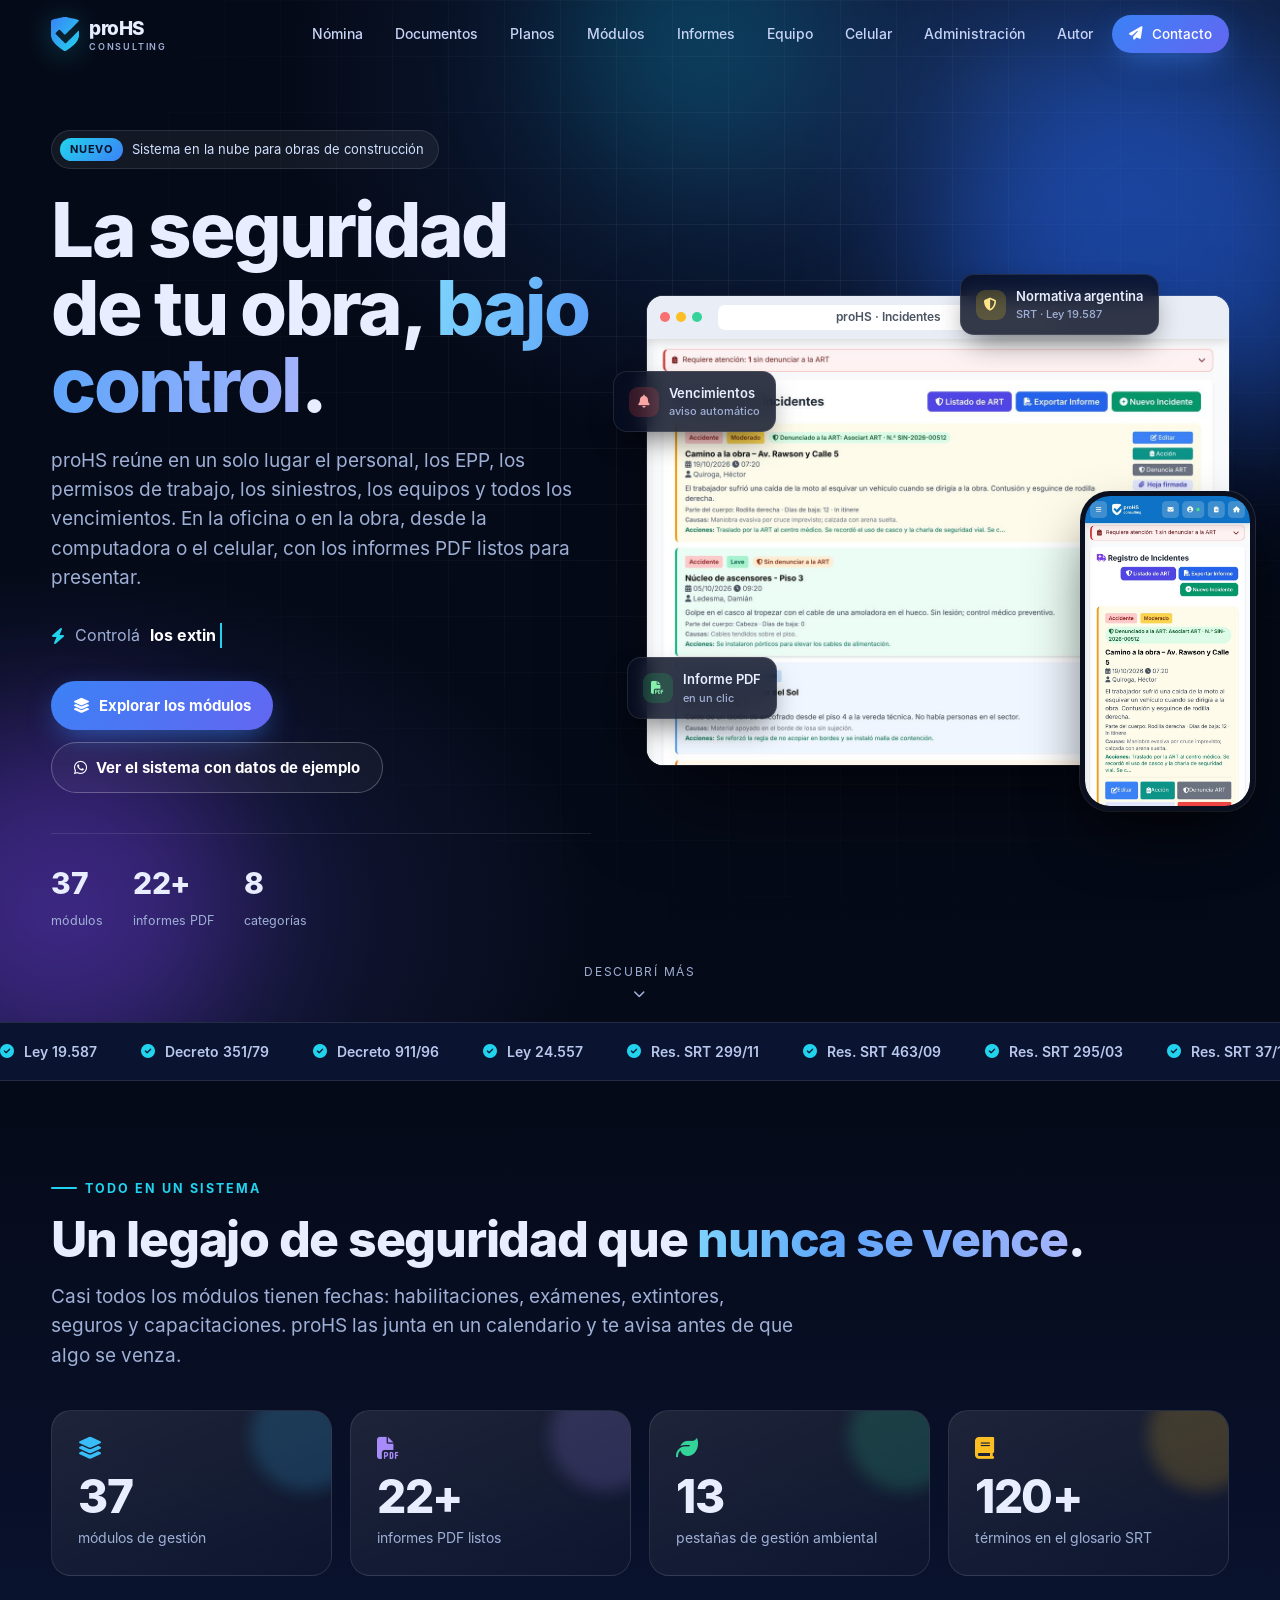
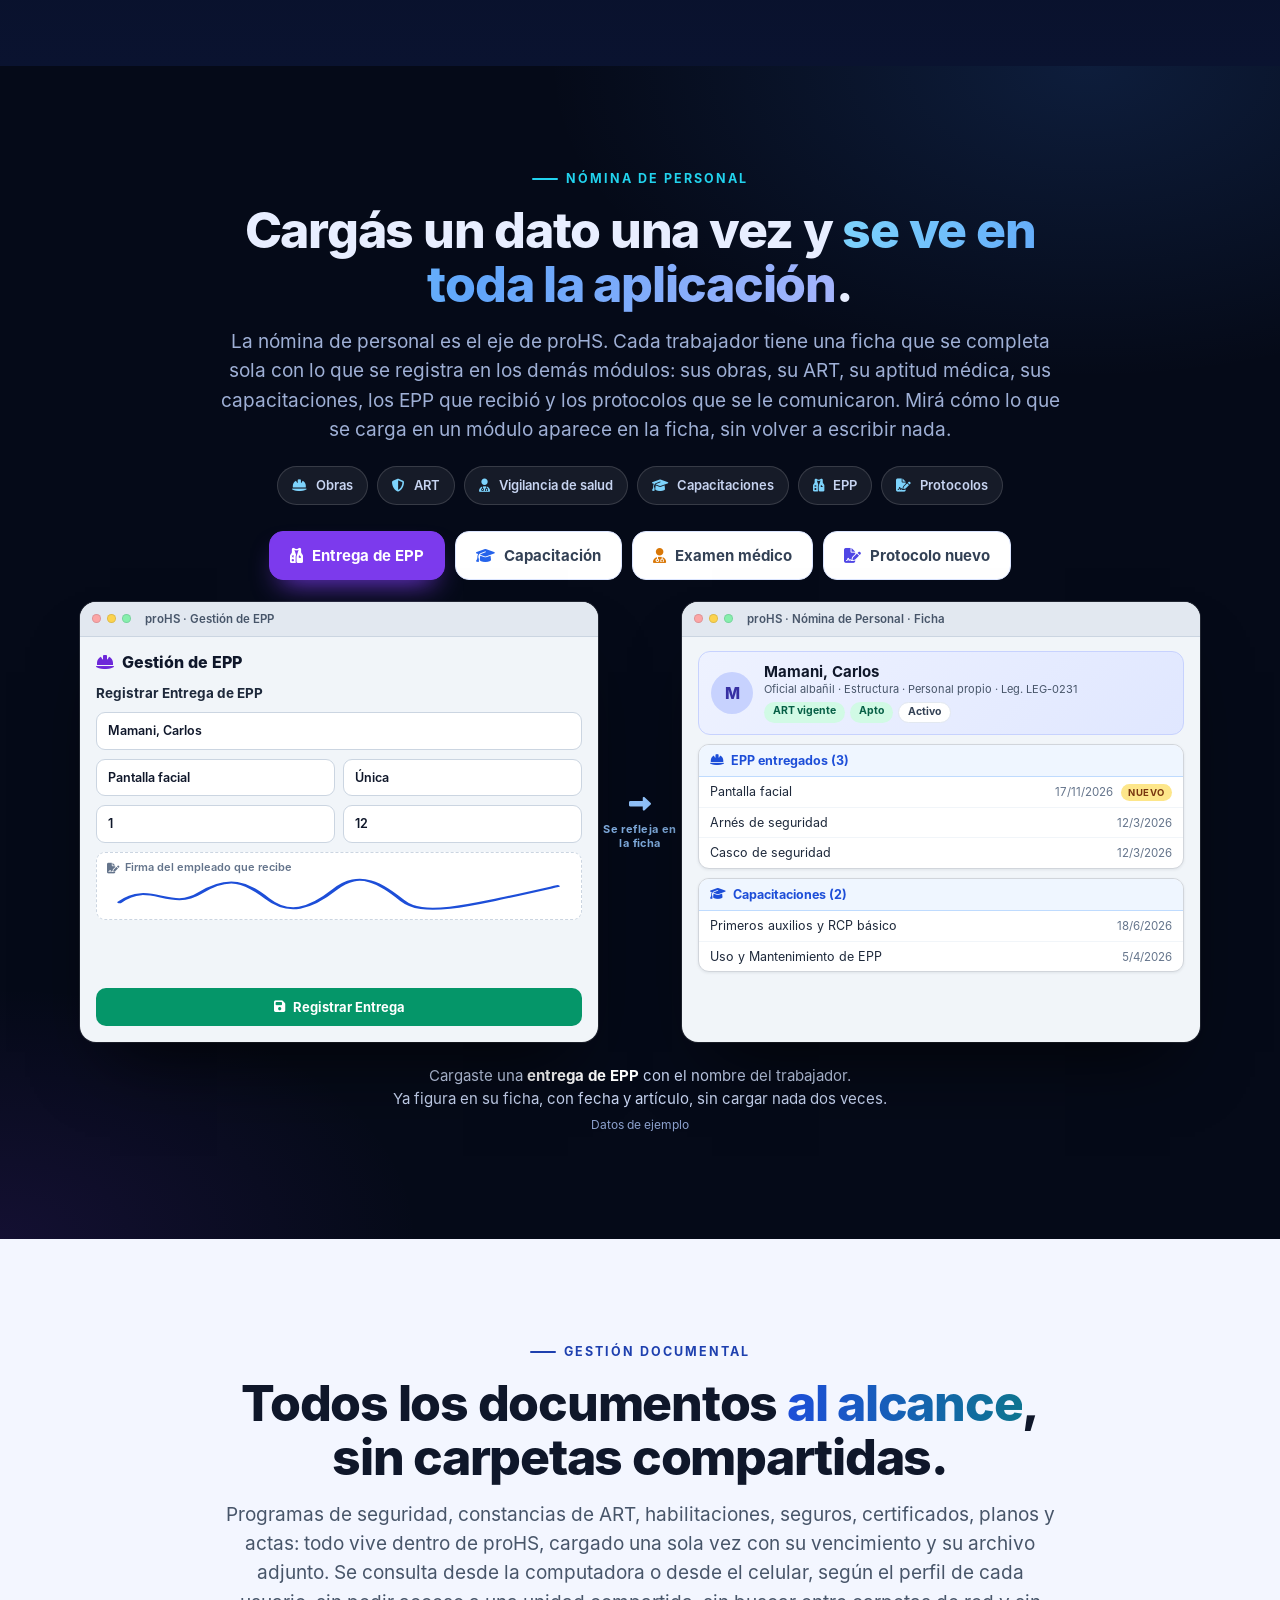
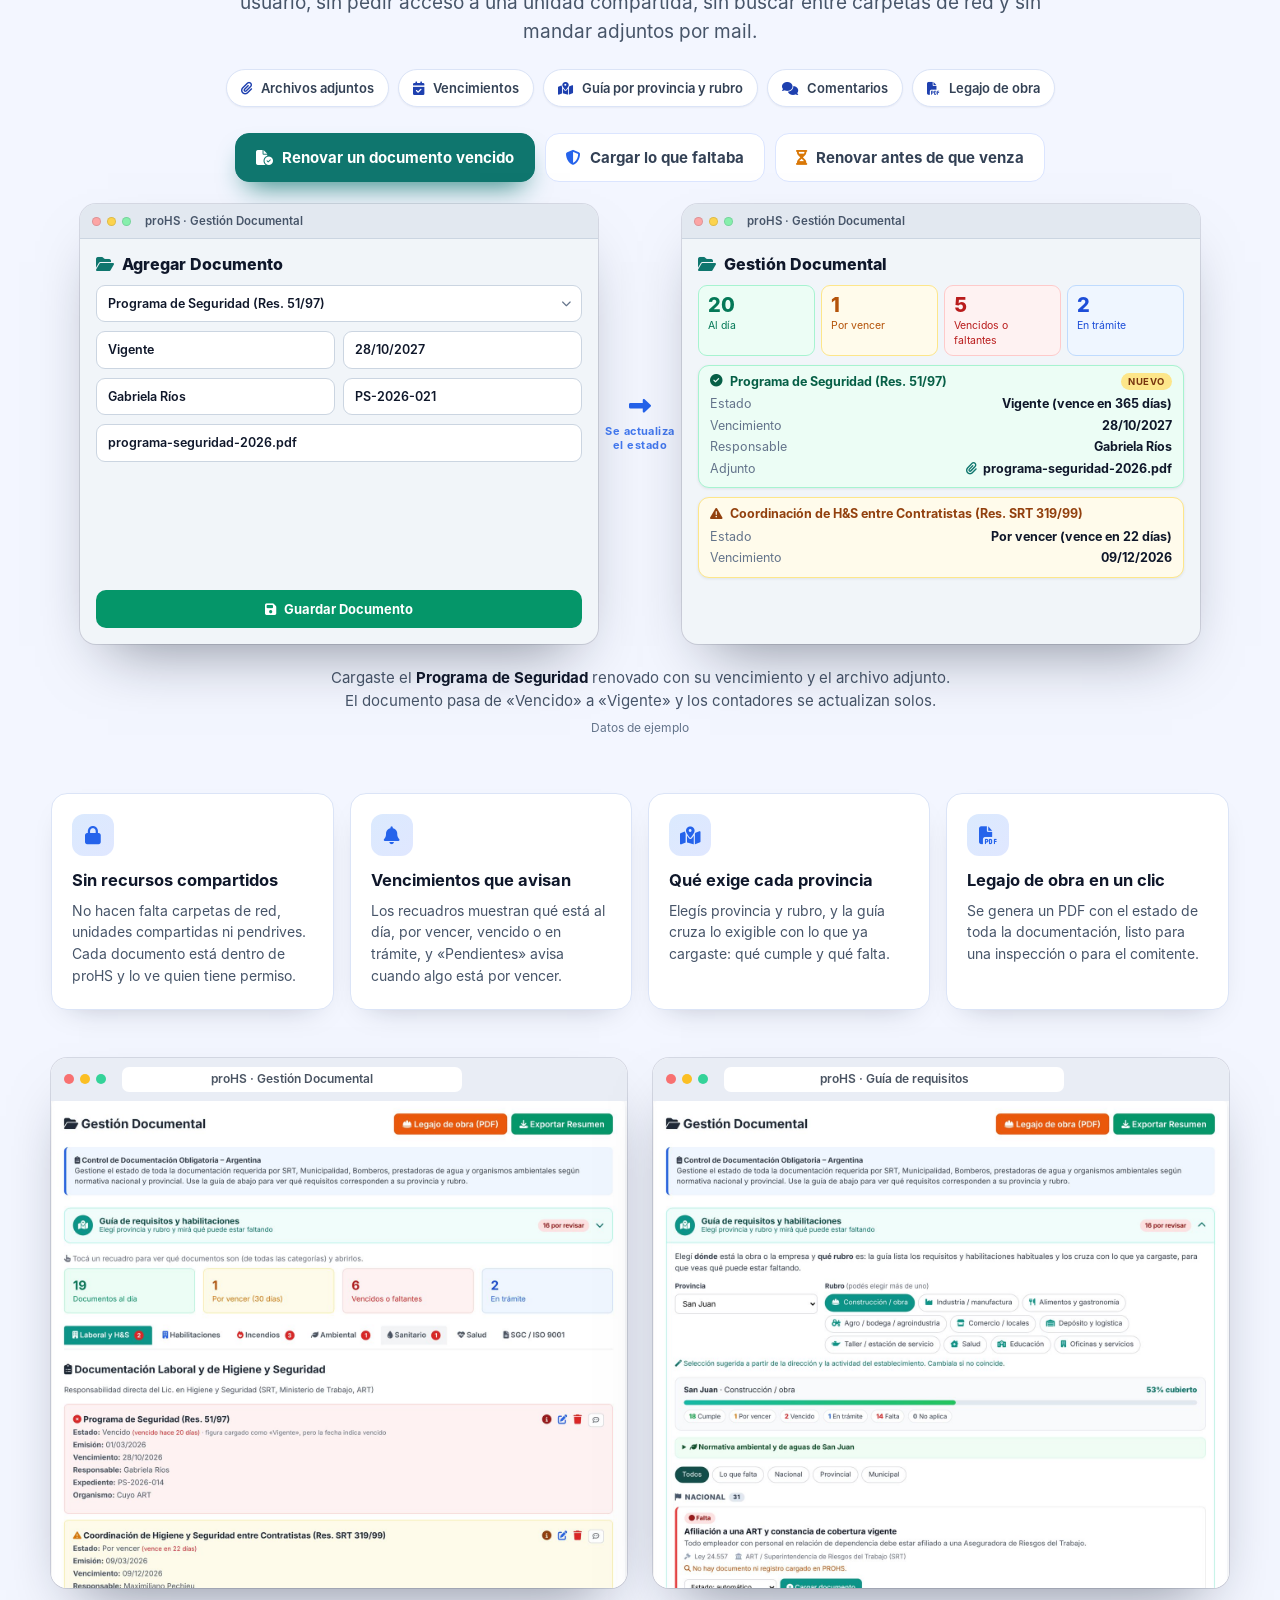
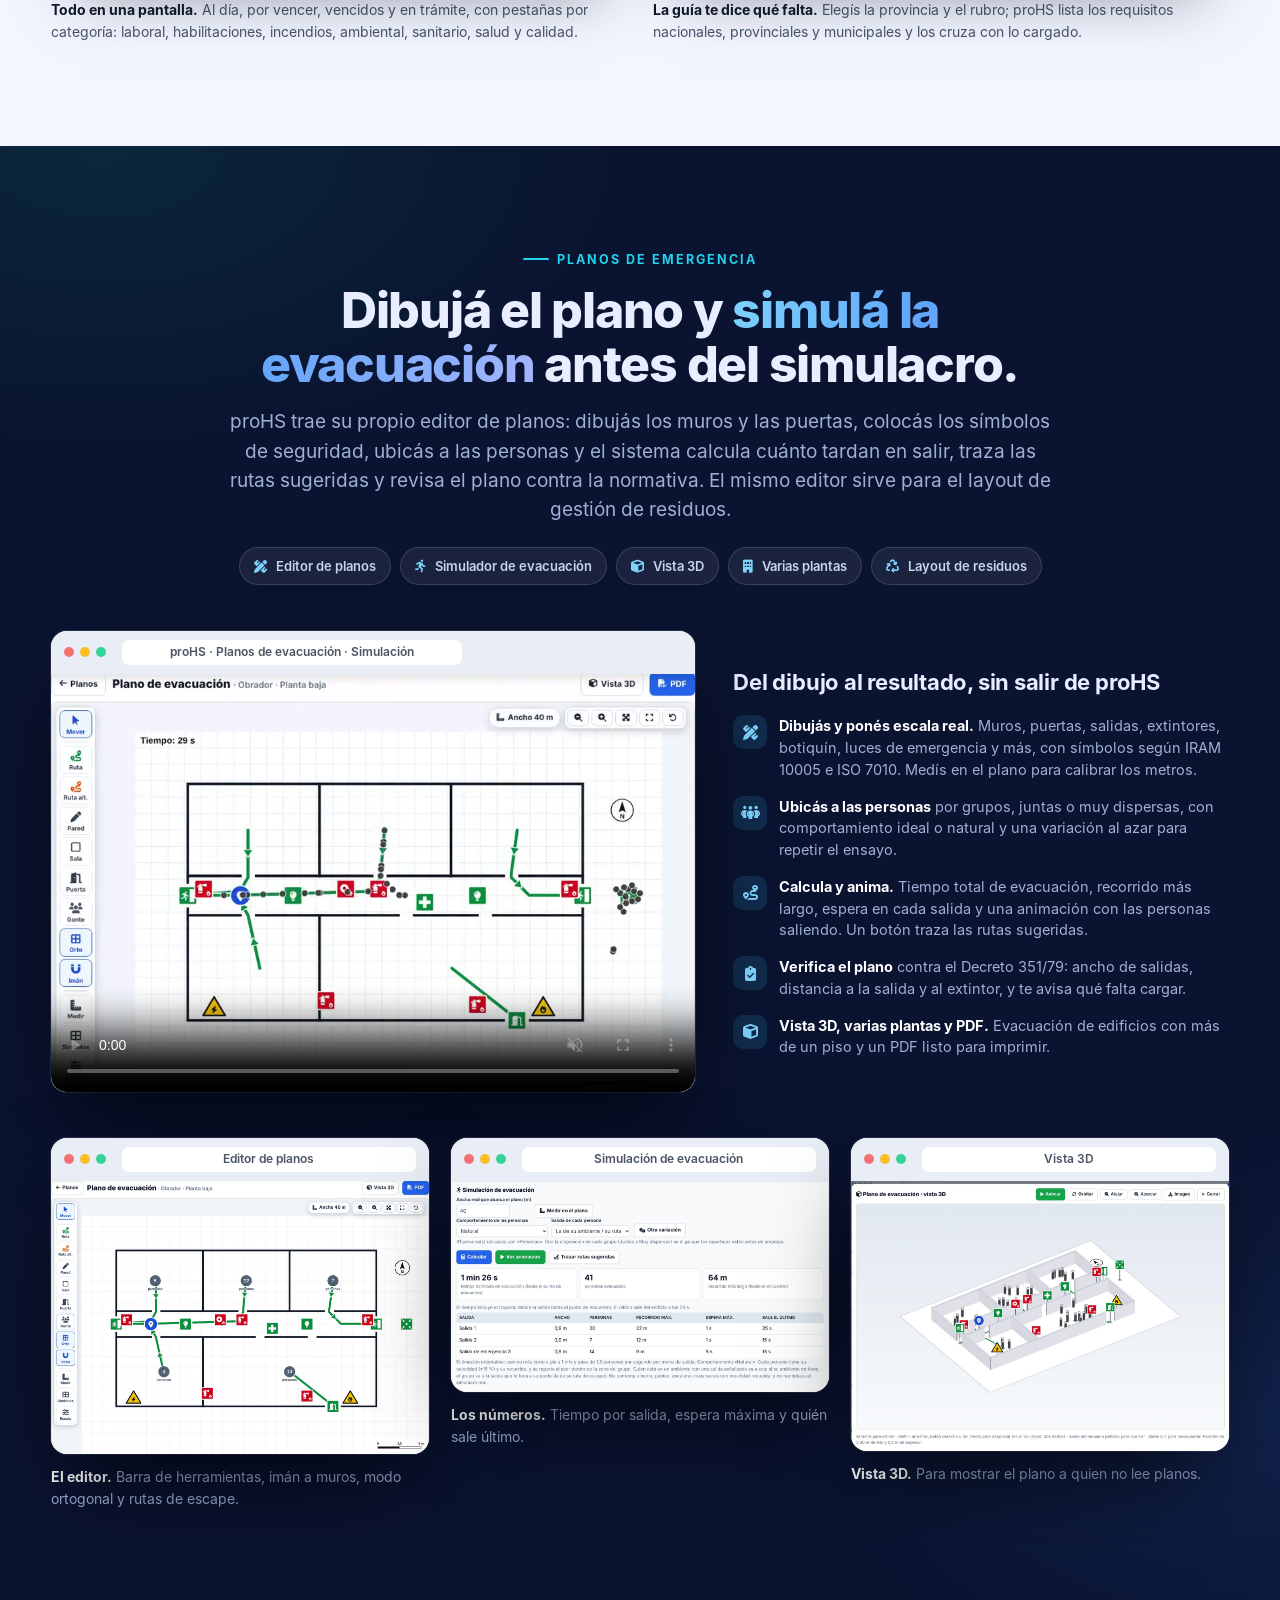
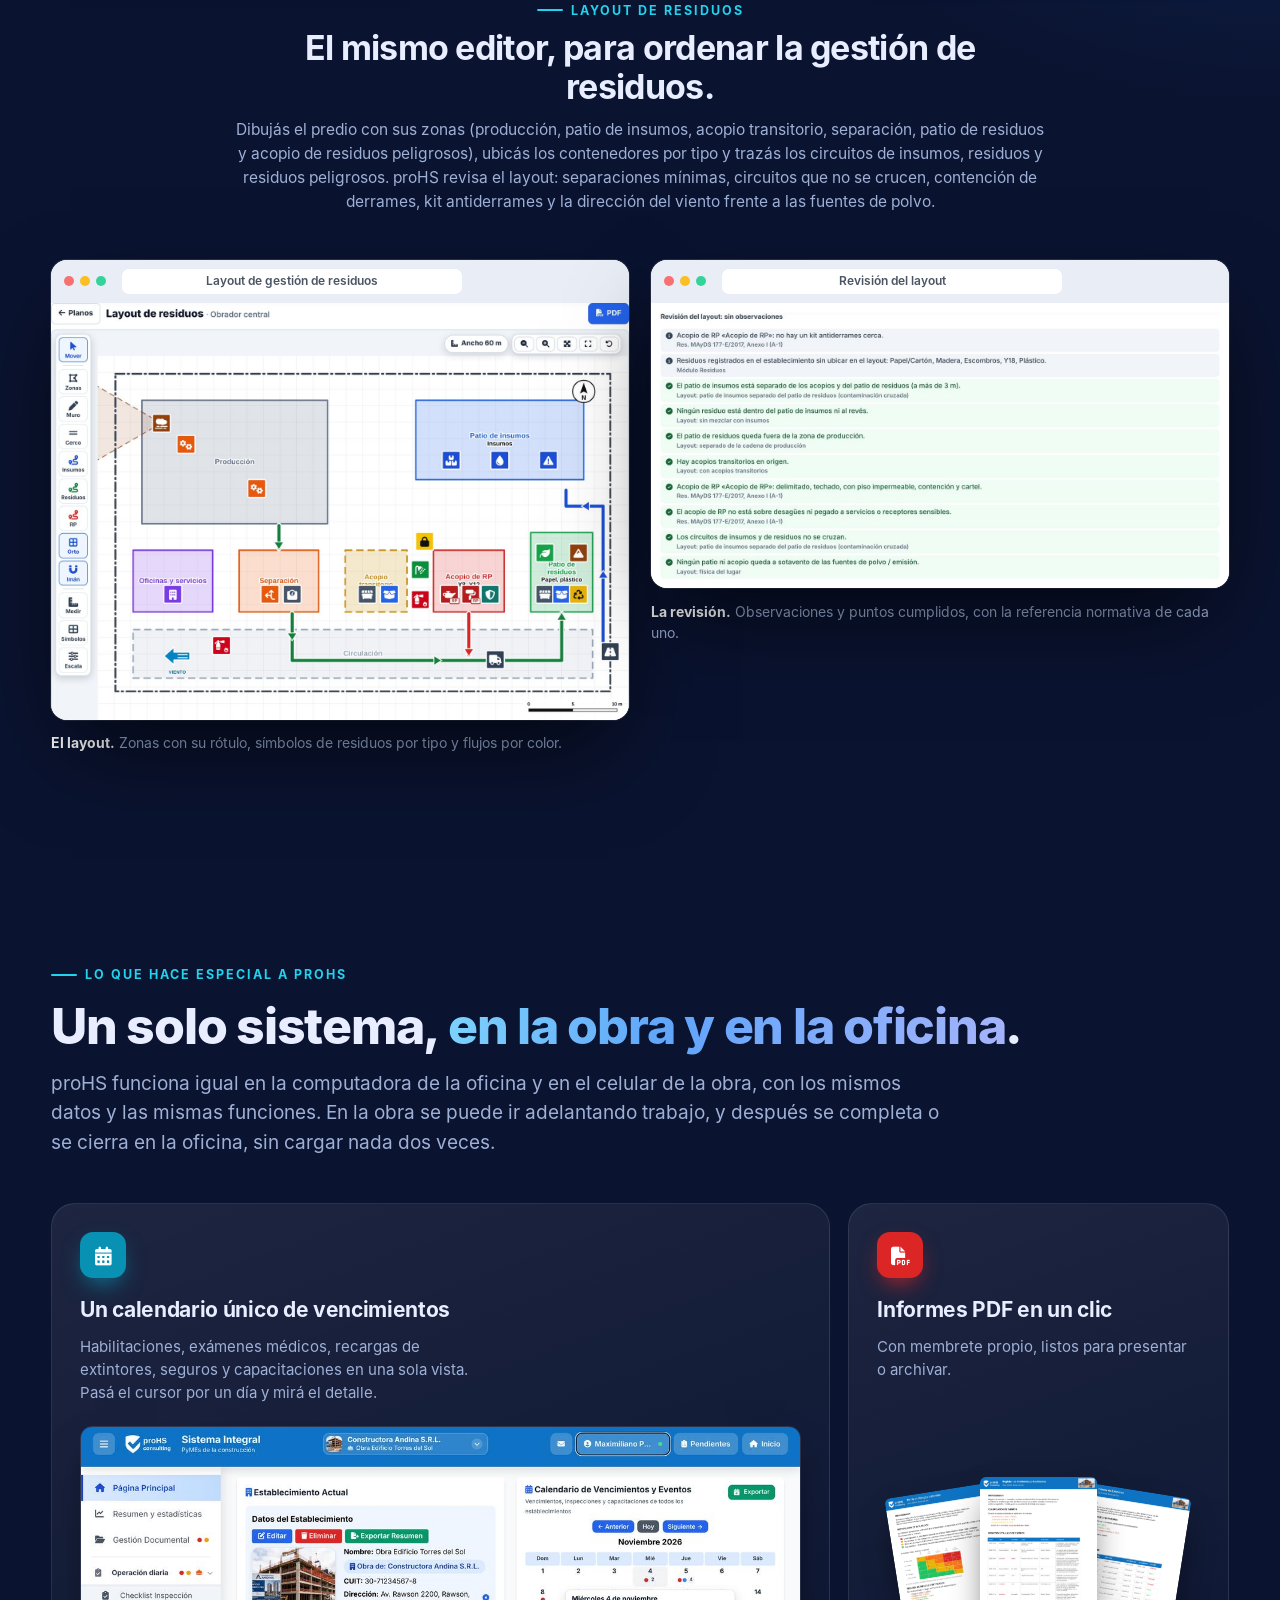
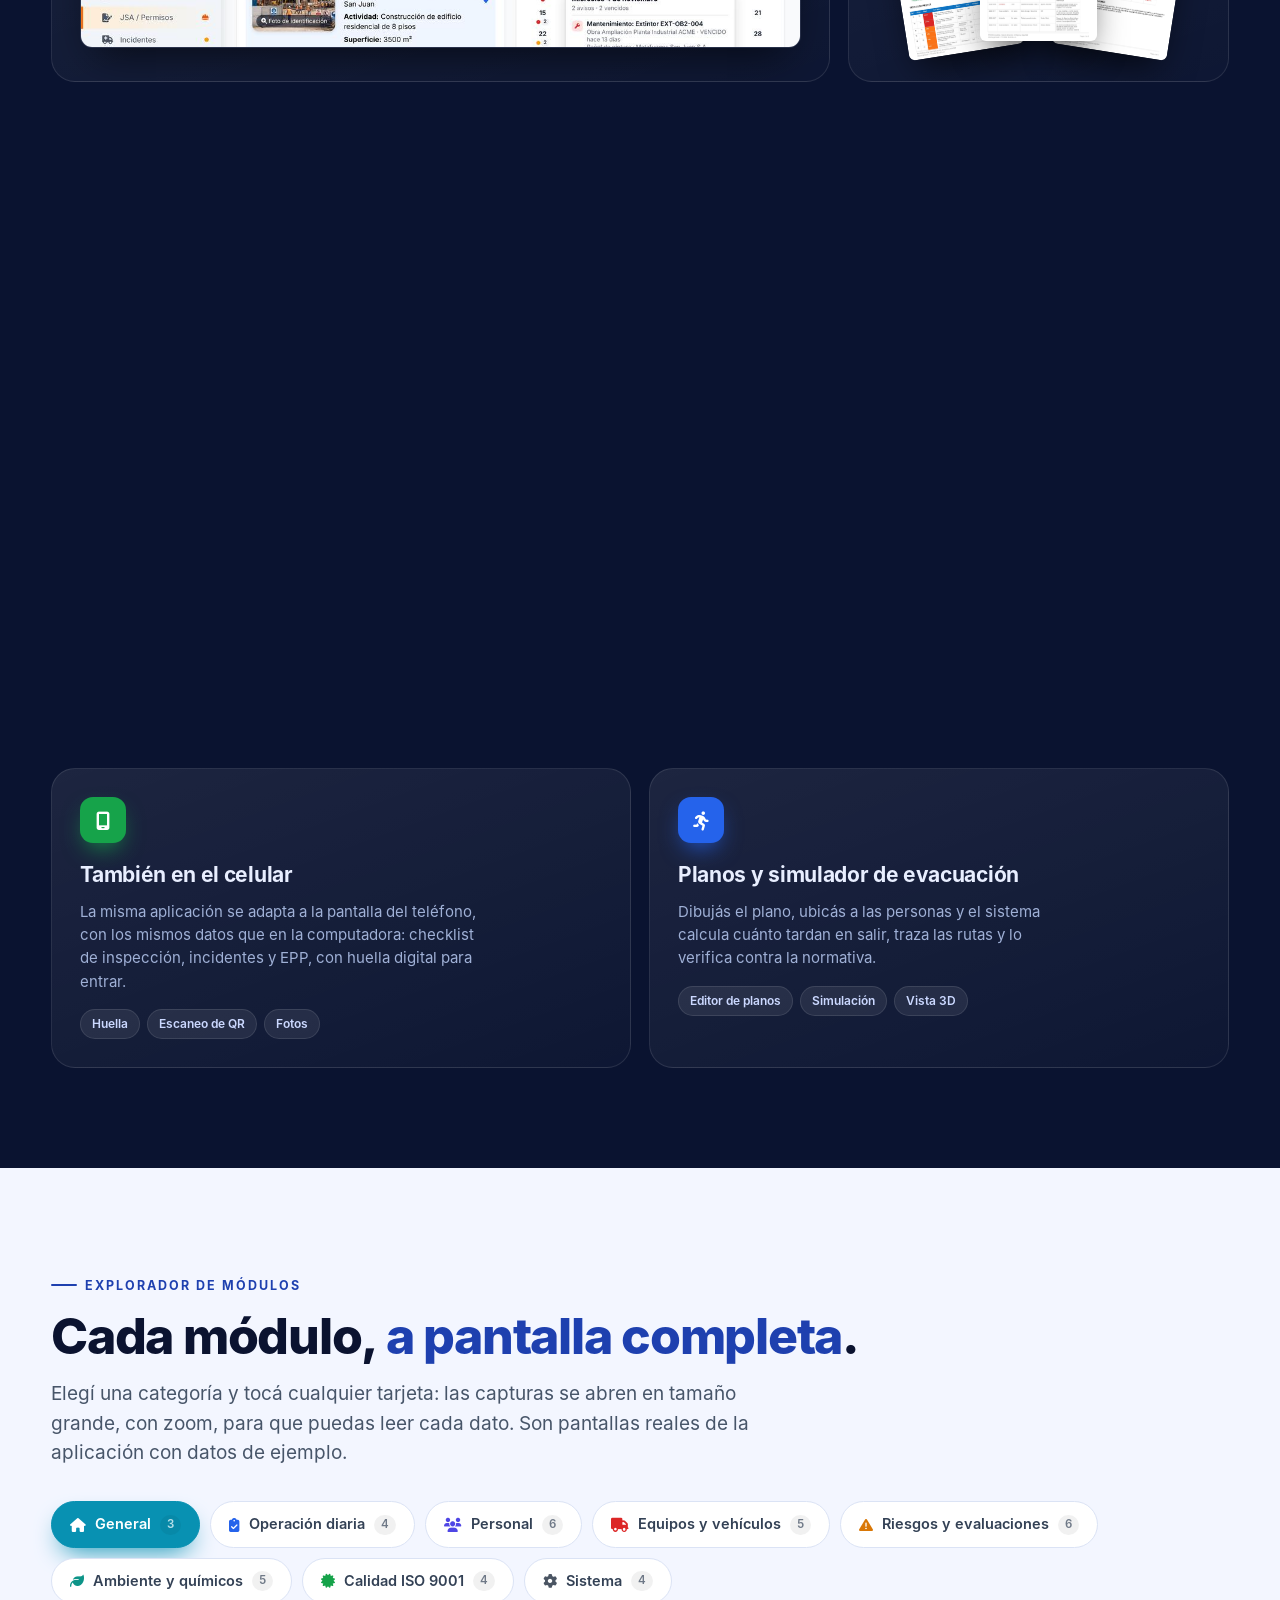
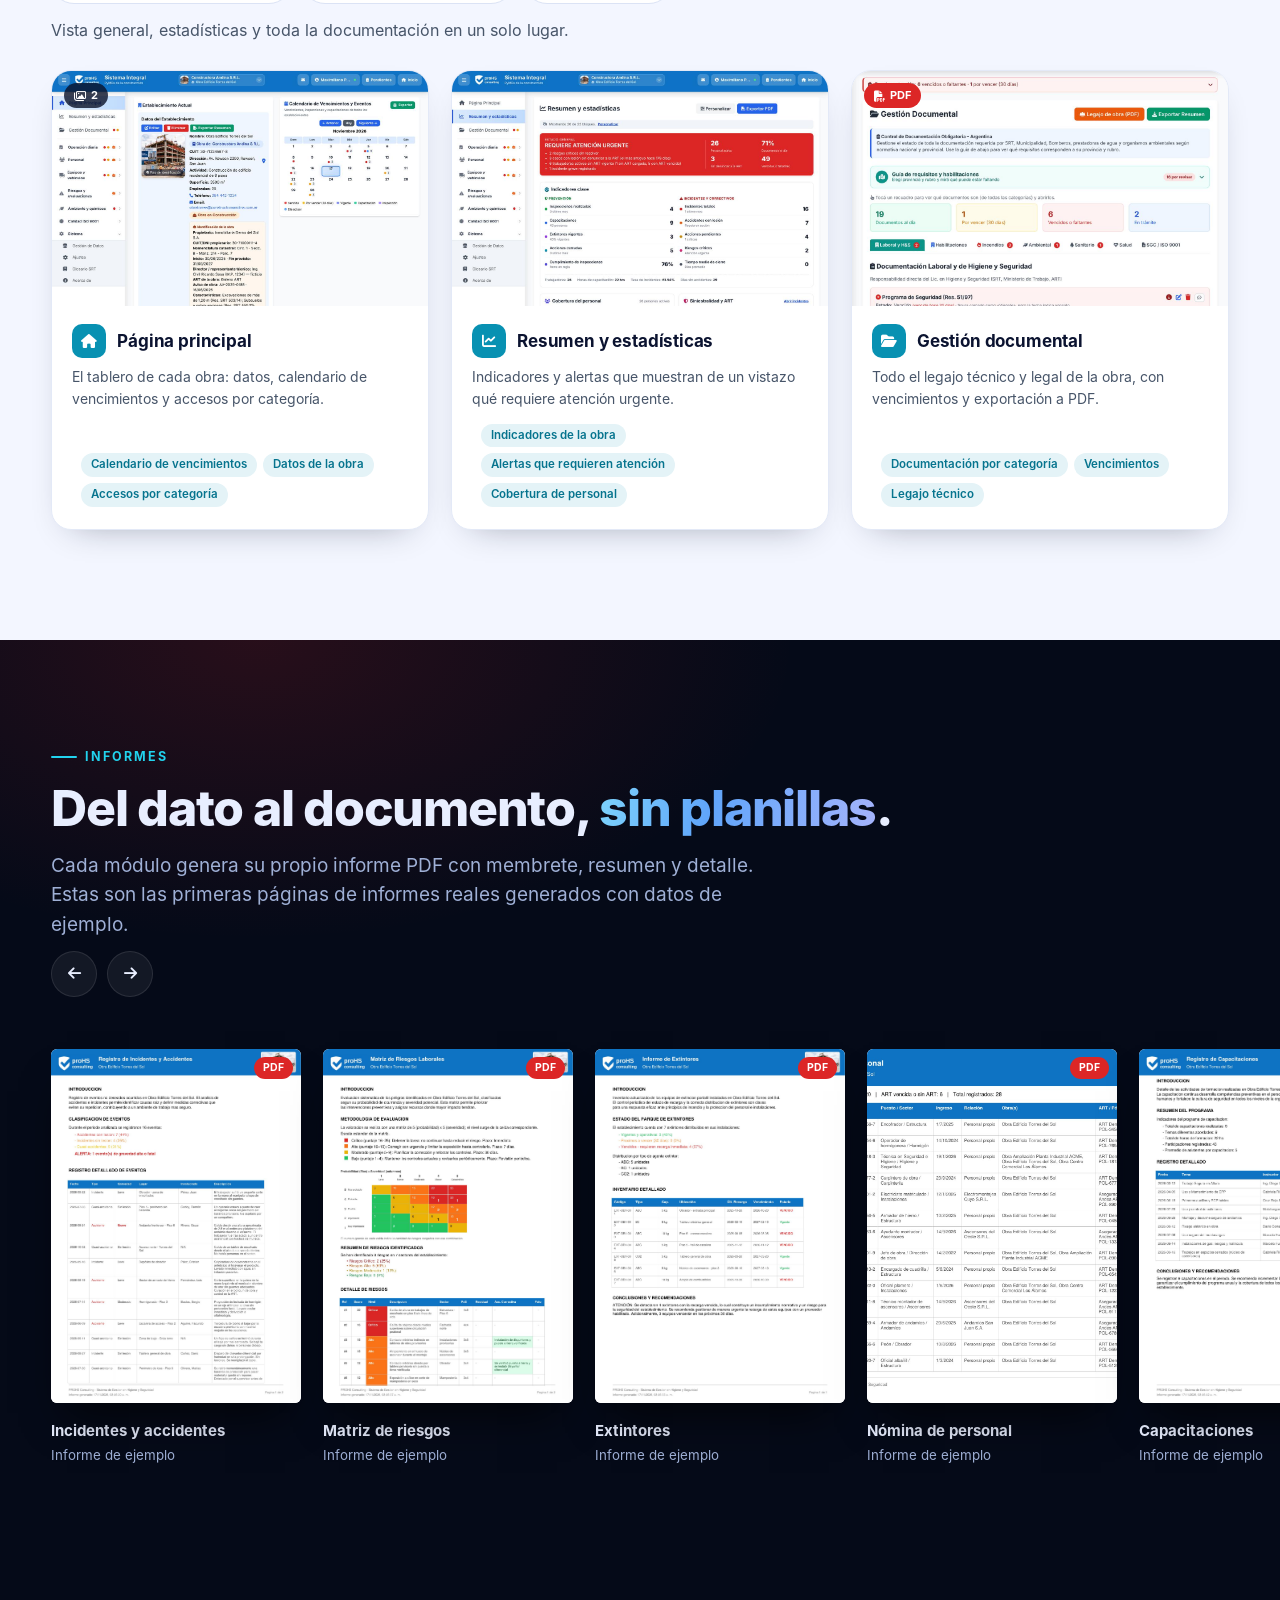
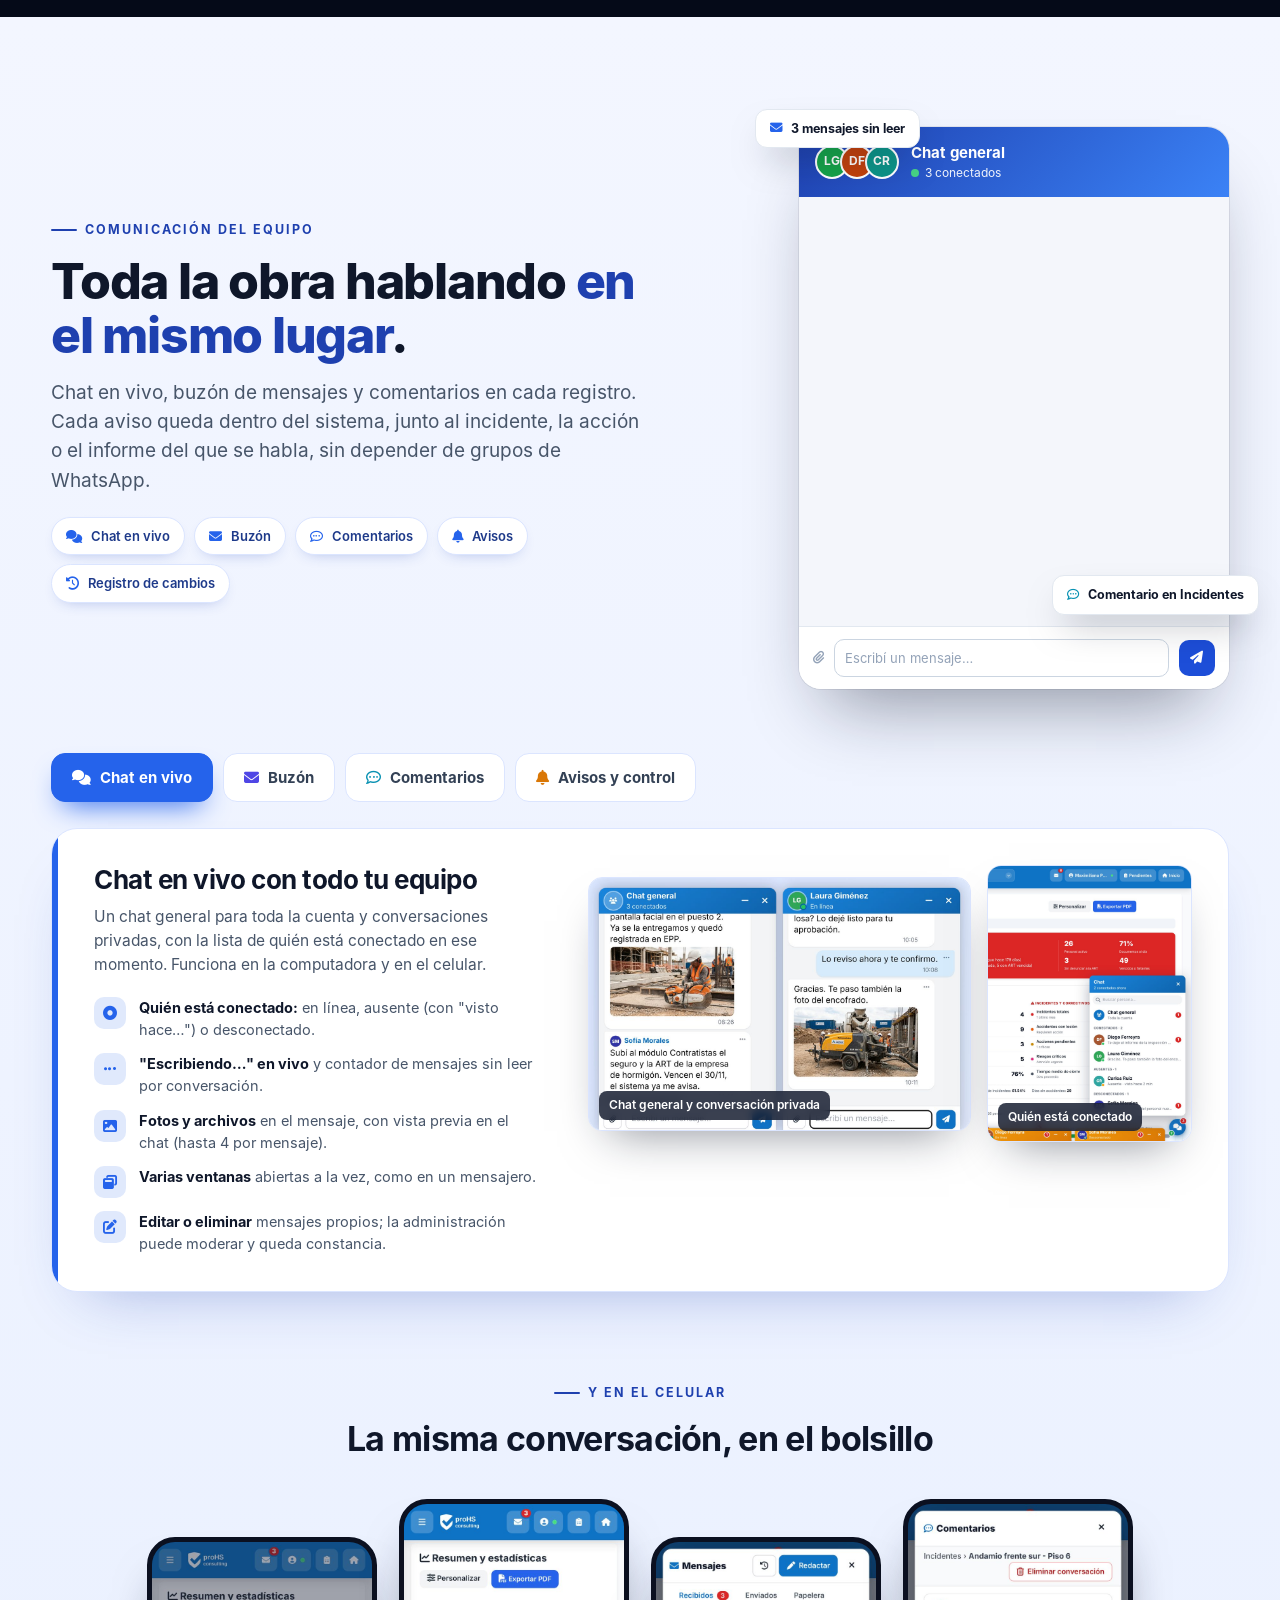
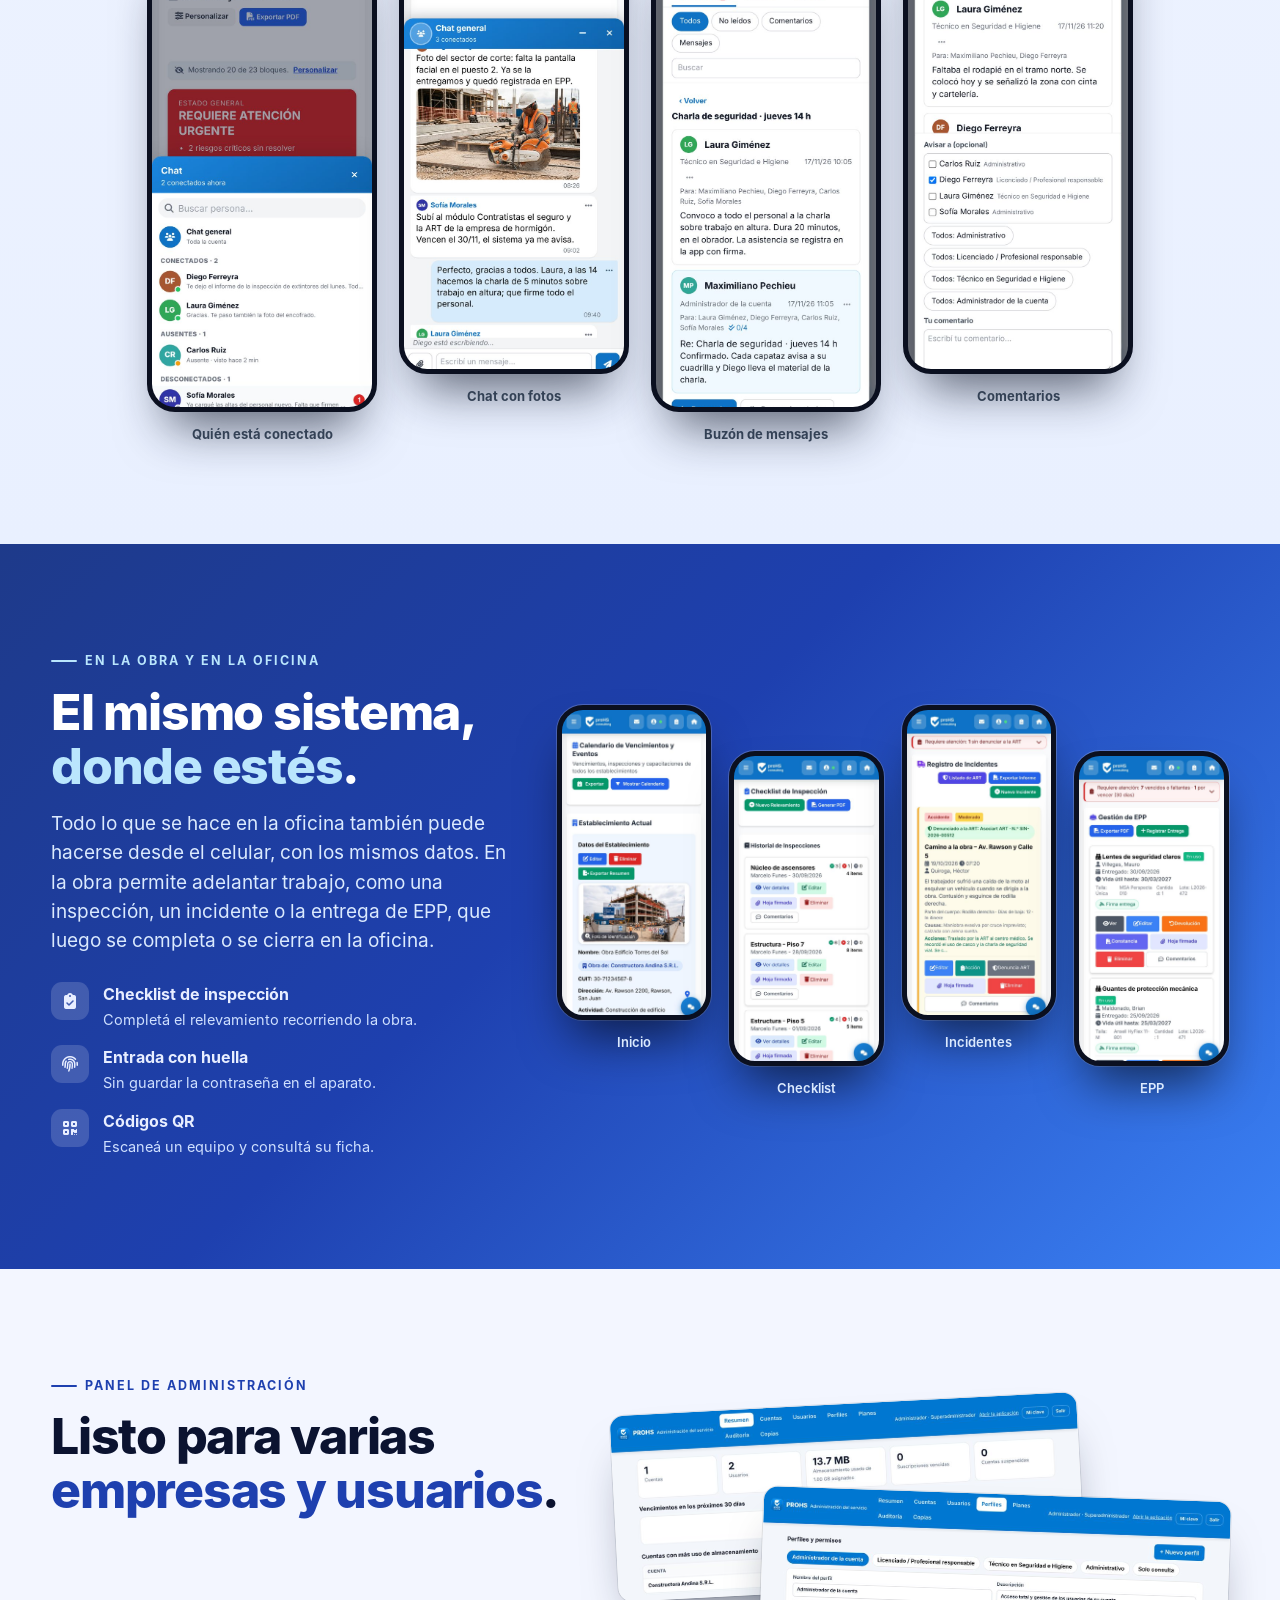
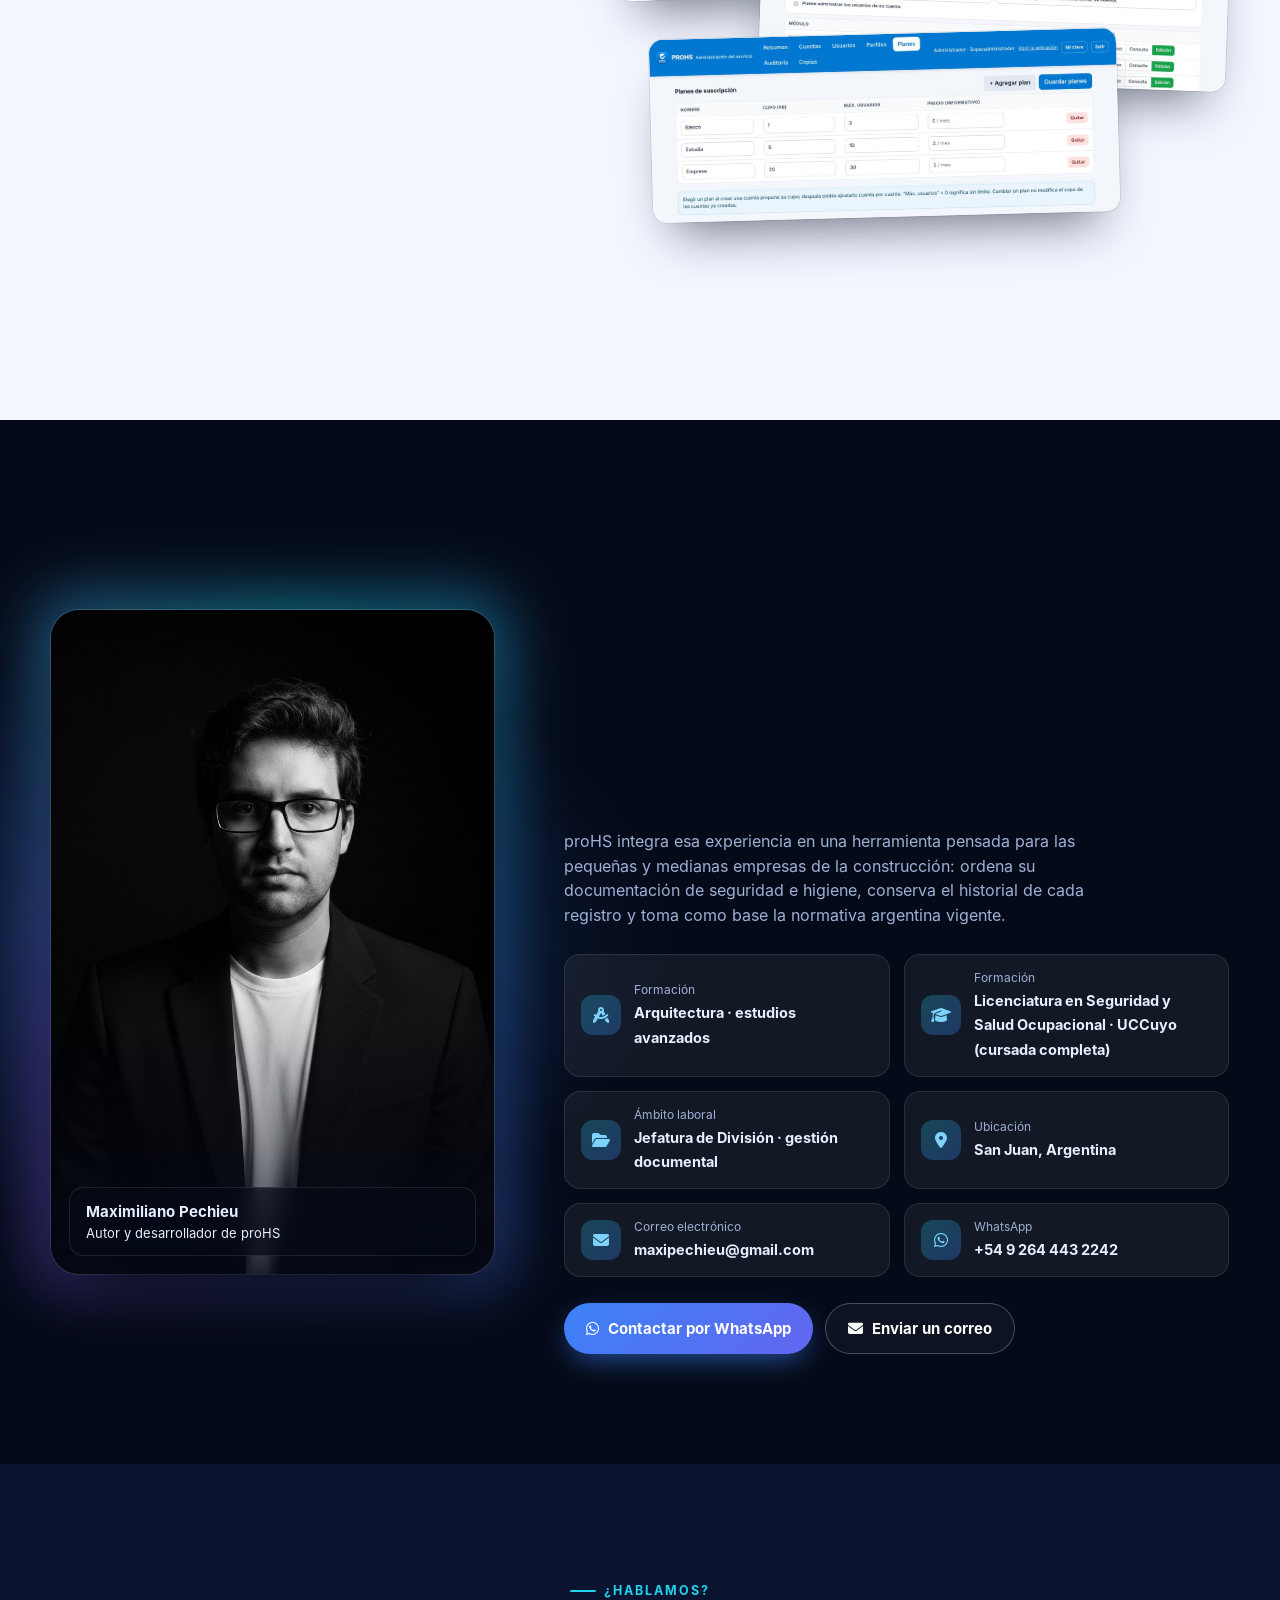
==== index.html @ fa87ed02 "Publicar sitio proHS" ====
<!DOCTYPE html>
<html lang="es">
<head>
<meta charset="utf-8">
<meta name="viewport" content="width=device-width,initial-scale=1">
<title>proHS · Seguridad e higiene en obras de construcción</title>
<meta name="description" content="proHS reúne en un solo sistema personal, EPP, permisos de trabajo, siniestros, equipos y vencimientos de tu empresa. 38 módulos, informes PDF y uso en la oficina y en la obra, desde la computadora o el celular.">
<meta name="theme-color" content="#050a18">
<meta property="og:type" content="website">
<meta property="og:title" content="proHS · Seguridad e higiene en obras de construcción">
<meta property="og:description" content="38 módulos, informes PDF listos y uso desde el celular. Para la obra y la oficina, pensado para PyMEs de la construcción de San Juan.">
<meta property="og:image" content="assets/img/og.jpg">
<meta name="twitter:card" content="summary_large_image">
<link rel="icon" type="image/svg+xml" href="assets/img/logo-mark.svg">
<link rel="alternate icon" type="image/png" href="assets/img/favicon-192.png">
<link rel="apple-touch-icon" href="assets/img/favicon-192.png">

<link rel="stylesheet" href="assets/css/fa.min.css">
<link rel="stylesheet" href="assets/css/site.css">
</head>
<body>
<div id="prog"></div>

<nav class="top" id="nav"><div class="wrap in">
  <a href="#top" class="logo"><img src="assets/img/logo-mark.svg" alt="" width="30" height="37"><div>proHS<small>consulting</small></div></a>
  <div class="links">
    <a href="#nomina">Nómina</a><a href="#documentos">Documentos</a><a href="#planos">Planos</a><a href="#modulos">Módulos</a><a href="#informes">Informes</a><a href="#equipo">Equipo</a><a href="#movil">Celular</a><a href="#admin">Administración</a><a href="#autor">Autor</a>
    <a href="#contacto" class="btn pri sm"><i class="fa-solid fa-paper-plane"></i> Contacto</a>
  </div>
</div></nav>

<!-- HERO -->
<header class="hero" id="top">
  <div class="grid-bg"></div><div class="blob a"></div><div class="blob b"></div><div class="blob c"></div>
  <div class="wrap">
    <div>
      <div class="pill rv"><b>NUEVO</b> Sistema en la nube para obras de construcción</div>
      <h1 class="rv" style="--d:.08s">La seguridad de tu obra, <span class="grad">bajo control</span>.</h1>
      <p class="lead rv" style="--d:.16s">proHS reúne en un solo lugar el personal, los EPP, los permisos de trabajo, los siniestros, los equipos y todos los vencimientos. En la oficina o en la obra, desde la computadora o el celular, con los informes PDF listos para presentar.</p>
      <div class="rot rv" style="--d:.22s"><i class="fa-solid fa-bolt"></i> Controlá <span id="rot"></span></div>
      <div class="cta rv" style="--d:.28s">
        <a class="btn pri" href="#modulos"><i class="fa-solid fa-layer-group"></i> Explorar los módulos</a>
        <a class="btn gho" href="#contacto"><i class="fa-brands fa-whatsapp"></i> Ver el sistema con datos de ejemplo</a>
      </div>
      <div class="hstats rv" style="--d:.34s">
        <div><b data-count="37">0</b><span>módulos</span></div>
        <div><b data-count="22" data-plus="+">0</b><span>informes PDF</span></div>
        <div><b data-count="8">0</b><span>categorías</span></div>
      </div>
    </div>
    <div class="stage rv r" style="--d:.2s" id="stage3d">
      <div class="browser" id="tilt">
        <div class="bar"><i></i><i></i><i></i><span id="hwin">proHS · Página principal</span></div>
        <div class="slides" id="hslides" data-zoom data-group="hero">
          <img class="on" src="assets/img/thumb/obra-home.jpg" data-full="assets/img/full/obra-home.jpg" data-title="Página principal" data-win="Página principal" alt="Página principal de una obra">
          <img src="assets/img/thumb/obra-incidents.jpg" data-full="assets/img/full/obra-incidents.jpg" data-title="Incidentes" data-win="Incidentes" alt="Registro de incidentes" loading="lazy">
          <img src="assets/img/thumb/obra-riskmatrix.jpg" data-full="assets/img/full/obra-riskmatrix.jpg" data-title="Matriz de riesgos" data-win="Matriz de riesgos" alt="Matriz de riesgos" loading="lazy">
          <img src="assets/img/thumb/obra-dashboard.jpg" data-full="assets/img/full/obra-dashboard.jpg" data-title="Resumen y estadísticas" data-win="Resumen y estadísticas" alt="Resumen y estadísticas" loading="lazy">
        </div>
      </div>
      <div class="hphone"><img src="assets/img/thumb/mobile-incidents.jpg" alt="Registro de incidentes en el celular"></div>
      <div class="chipf c1"><i class="fa-solid fa-bell"></i><div>Vencimientos<small>aviso automático</small></div></div>
      <div class="chipf c2"><i class="fa-solid fa-file-pdf"></i><div>Informe PDF<small>en un clic</small></div></div>
      <div class="chipf c3"><i class="fa-solid fa-shield-halved"></i><div>Normativa argentina<small>SRT · Ley 19.587</small></div></div>
    </div>
  </div>
  <div class="scrollhint">Descubrí más <i class="fa-solid fa-chevron-down"></i></div>
</header>

<!-- MARQUEE -->
<div class="marq"><div class="track" id="marq"></div></div>

<!-- STATS -->
<section class="stats"><div class="wrap">
  <span class="eyebrow rv">Todo en un sistema</span>
  <h2 class="title rv" style="--d:.06s">Un legajo de seguridad que <span class="grad">nunca se vence</span>.</h2>
  <p class="lead rv" style="--d:.12s">Casi todos los módulos tienen fechas: habilitaciones, exámenes, extintores, seguros y capacitaciones. proHS las junta en un calendario y te avisa antes de que algo se venza.</p>
  <div class="sgrid">
    <div class="sbox rv z" style="--c:#38bdf8"><i class="fa-solid fa-layer-group"></i><b data-count="37">0</b><span>módulos de gestión</span></div>
    <div class="sbox rv z" style="--c:#a78bfa;--d:.08s"><i class="fa-solid fa-file-pdf"></i><b data-count="22" data-plus="+">0</b><span>informes PDF listos</span></div>
    <div class="sbox rv z" style="--c:#34d399;--d:.16s"><i class="fa-solid fa-leaf"></i><b data-count="13">0</b><span>pestañas de gestión ambiental</span></div>
    <div class="sbox rv z" style="--c:#fbbf24;--d:.24s"><i class="fa-solid fa-book"></i><b data-count="120" data-plus="+">0</b><span>términos en el glosario SRT</span></div>
  </div>
</div></section>
<!-- NÓMINA: lo que se carga en un módulo se refleja en la ficha -->
<section class="nomina" id="nomina"><div class="wrap">
  <div class="nmh">
    <span class="eyebrow rv">Nómina de personal</span>
    <h2 class="title rv" style="--d:.06s">Cargás un dato una vez y <span class="grad">se ve en toda la aplicación</span>.</h2>
    <p class="lead rv" style="--d:.12s">La nómina de personal es el eje de proHS. Cada trabajador tiene una ficha que se completa sola con lo que se registra en los demás módulos: sus obras, su ART, su aptitud médica, sus capacitaciones, los EPP que recibió y los protocolos que se le comunicaron. Mirá cómo lo que se carga en un módulo aparece en la ficha, sin volver a escribir nada.</p>
    <div class="tpills rv" style="--d:.18s"><span><i class="fa-solid fa-helmet-safety"></i> Obras</span><span><i class="fa-solid fa-shield-halved"></i> ART</span><span><i class="fa-solid fa-user-doctor"></i> Vigilancia de salud</span><span><i class="fa-solid fa-graduation-cap"></i> Capacitaciones</span><span><i class="fa-solid fa-vest-patches"></i> EPP</span><span><i class="fa-solid fa-file-signature"></i> Protocolos</span></div>
  </div>
  <div class="ttabs nmt rv" id="nmt" role="tablist" aria-label="Elegir ejemplo" style="--d:.2s">
    <button class="on" data-s="0" style="--c:#7c3aed" role="tab"><i class="fa-solid fa-vest-patches"></i> Entrega de EPP</button>
    <button data-s="1" style="--c:#2563eb" role="tab"><i class="fa-solid fa-graduation-cap"></i> Capacitación</button>
    <button data-s="2" style="--c:#d97706" role="tab"><i class="fa-solid fa-user-doctor"></i> Examen médico</button>
    <button data-s="3" style="--c:#4f46e5" role="tab"><i class="fa-solid fa-file-signature"></i> Protocolo nuevo</button>
  </div>
  <div class="nmst rv" style="--d:.25s" id="nmst" aria-label="Ejemplo animado: un dato cargado en un módulo aparece en la ficha del trabajador">
    <div class="win wl" id="wl">
      <!-- 0 · EPP -->
      <div class="lp on" data-s="0">
        <div class="wb"><i></i><i></i><i></i><span>proHS · Gestión de EPP</span></div>
        <div class="wbd">
          <div class="mh"><i class="fa-solid fa-helmet-safety" style="color:#6d28d9"></i> Gestión de EPP</div>
          <div class="ft">Registrar Entrega de EPP</div>
          <div class="fld" data-step data-t="Mamani, Carlos"><span class="phd">Empleado (elegí de la nómina) *</span><span class="tx"></span></div>
          <div class="g2"><div class="fld" data-step data-t="Pantalla facial"><span class="phd">Artículo EPP *</span><span class="tx"></span></div><div class="fld" data-step data-t="Única"><span class="phd">Talla</span><span class="tx"></span></div></div>
          <div class="g2"><div class="fld" data-step data-t="1"><span class="phd">Cantidad *</span><span class="tx"></span></div><div class="fld" data-step data-t="12"><span class="phd">Vida útil (meses)</span><span class="tx"></span></div></div>
          <div class="sg" data-step="sig"><small><i class="fa-solid fa-file-signature"></i> Firma del empleado que recibe</small><svg viewBox="0 0 220 44" preserveAspectRatio="none"><path d="M6 30 C20 6 30 40 44 20 S66 8 76 26 S96 38 108 16 S130 10 140 28 S168 36 214 12" pathLength="1"/></svg></div>
          <button type="button" class="bt g" data-step="btn"><i class="fa-solid fa-floppy-disk"></i> Registrar Entrega</button>
        </div>
        <div class="tst"><i class="fa-solid fa-circle-check"></i> Entrega registrada</div>
      </div>
      <!-- 1 · Capacitación -->
      <div class="lp" data-s="1">
        <div class="wb"><i></i><i></i><i></i><span>proHS · Capacitaciones</span></div>
        <div class="wbd">
          <div class="mh"><i class="fa-solid fa-graduation-cap" style="color:#1d4ed8"></i> Capacitaciones</div>
          <div class="ft">Nueva Capacitación</div>
          <div class="fld" data-step data-t="Trabajo seguro en altura"><span class="phd">Título de la capacitación *</span><span class="tx"></span></div>
          <div class="g2"><div class="fld" data-step data-t="2"><span class="phd">Duración (hs) *</span><span class="tx"></span></div><div class="fld" data-step data-t="Téc. M. Vega"><span class="phd">Instructor *</span><span class="tx"></span></div></div>
          <div class="cks"><small>Asistentes (de la nómina de personal)</small>
            <label class="ck"><i class="ckb"></i> Godoy, Ramón</label>
            <label class="ck" data-step="ck"><i class="ckb"></i> Mamani, Carlos</label>
            <label class="ck"><i class="ckb"></i> Pérez, Juan</label></div>
          <div class="cks"><small>Protocolos que se explican</small><label class="ck" data-step="ck"><i class="ckb"></i> <b class="mono">PRC-001</b> Rev. 02 — Trabajo en altura</label></div>
          <button type="button" class="bt b" data-step="btn"><i class="fa-solid fa-floppy-disk"></i> Guardar capacitación</button>
        </div>
        <div class="tst"><i class="fa-solid fa-circle-check"></i> Capacitación guardada</div>
      </div>
      <!-- 2 · Examen -->
      <div class="lp" data-s="2">
        <div class="wb"><i></i><i></i><i></i><span>proHS · Vigilancia de Salud</span></div>
        <div class="wbd">
          <div class="mh"><i class="fa-solid fa-heart-pulse" style="color:#be123c"></i> Vigilancia de Salud</div>
          <div class="ft">Nuevo Examen Médico</div>
          <div class="fld sel" data-step data-t="Mamani, Carlos"><span class="phd">Elegir de la nómina de personal...</span><span class="tx"></span><i class="fa-solid fa-chevron-down"></i></div>
          <div class="g2"><div class="fld sel" data-step data-t="Periódico"><span class="phd">Tipo de examen *</span><span class="tx"></span><i class="fa-solid fa-chevron-down"></i></div><div class="fld sel" data-step data-t="Apto"><span class="phd">Resultado</span><span class="tx"></span><i class="fa-solid fa-chevron-down"></i></div></div>
          <div class="g2"><div class="fld" data-step data-t="17/11/2026"><span class="phd">Fecha del examen</span><span class="tx"></span></div><div class="fld" data-step data-t="17/11/2027"><span class="phd">Próximo control</span><span class="tx"></span></div></div>
          <div class="note"><i class="fa-solid fa-lock"></i> Los datos de salud quedan protegidos: solo los ven los perfiles autorizados.</div>
          <button type="button" class="bt g" data-step="btn"><i class="fa-solid fa-floppy-disk"></i> Guardar examen</button>
        </div>
        <div class="tst"><i class="fa-solid fa-circle-check"></i> Examen registrado</div>
      </div>
      <!-- 3 · Protocolo -->
      <div class="lp" data-s="3">
        <div class="wb"><i></i><i></i><i></i><span>proHS · Protocolos y procedimientos</span></div>
        <div class="wbd">
          <div class="mh"><i class="fa-solid fa-file-signature" style="color:#4338ca"></i> Protocolos y procedimientos</div>
          <div class="ft">Nuevo documento</div>
          <div class="g2"><div class="fld" data-step data-t="PRC-005"><span class="phd">Código *</span><span class="tx"></span></div><div class="fld" data-step data-t="00"><span class="phd">Revisión</span><span class="tx"></span></div></div>
          <div class="fld" data-step data-t="Trabajo en espacios confinados"><span class="phd">Título *</span><span class="tx"></span></div>
          <div class="fld sel" data-step data-t="Vigente"><span class="phd">Estado</span><span class="tx"></span><i class="fa-solid fa-chevron-down"></i></div>
          <div class="note"><i class="fa-solid fa-paperclip"></i> El archivo del procedimiento se adjunta al documento.</div>
          <button type="button" class="bt b" data-step="btn"><i class="fa-solid fa-floppy-disk"></i> Guardar</button>
        </div>
        <div class="tst"><i class="fa-solid fa-circle-check"></i> Documento guardado</div>
      </div>
    </div>

    <div class="nmlk" aria-hidden="true"><i class="fa-solid fa-right-long"></i><span>Se refleja en la ficha</span></div>

    <div class="win wr" id="wr">
      <!-- 0 · EPP -->
      <div class="rp on" data-s="0">
        <div class="wb"><i></i><i></i><i></i><span>proHS · Nómina de Personal · Ficha</span></div>
        <div class="wbd"><div class="fh"><span class="fav">M</span><div><b>Mamani, Carlos</b><small>Oficial albañil · Estructura · Personal propio · Leg. LEG-0231</small><div class="chs"><span class="ch g">ART vigente</span><span class="ch g">Apto</span><span class="ch n">Activo</span></div></div></div>
          <section class="cd blue" data-fly><header><i class="fa-solid fa-hard-hat"></i><span>EPP entregados (<span class="bf">2</span><span class="af">3</span>)</span></header><ul>
            <li class="af nw"><span>Pantalla facial</span><em>17/11/2026</em><b class="nuevo">Nuevo</b></li>
            <li class=""><span>Arnés de seguridad</span><em>12/3/2026</em></li><li class=""><span>Casco de seguridad</span><em>12/3/2026</em></li></ul></section>
          <section class="cd blue"><header><i class="fa-solid fa-graduation-cap"></i> Capacitaciones (2)</header><ul><li class=""><span>Primeros auxilios y RCP básico</span><em>18/6/2026</em></li><li class=""><span>Uso y Mantenimiento de EPP</span><em>5/4/2026</em></li></ul></section>
        </div>
      </div>
      <!-- 1 · Capacitación -->
      <div class="rp" data-s="1">
        <div class="wb"><i></i><i></i><i></i><span>proHS · Nómina de Personal · Ficha</span></div>
        <div class="wbd"><div class="fh"><span class="fav">M</span><div><b>Mamani, Carlos</b><small>Oficial albañil · Estructura · Personal propio · Leg. LEG-0231</small><div class="chs"><span class="ch g">ART vigente</span><span class="ch g">Apto</span><span class="ch n">Activo</span></div></div></div>
          <section class="cd blue" data-fly><header><i class="fa-solid fa-graduation-cap"></i><span>Capacitaciones (<span class="bf">2</span><span class="af">3</span>)</span></header><ul>
            <li class="af nw"><span>Trabajo seguro en altura</span><em>17/11/2026</em><b class="nuevo">Nuevo</b></li><li class=""><span>Primeros auxilios y RCP básico</span><em>18/6/2026</em></li><li class=""><span>Uso y Mantenimiento de EPP</span><em>5/4/2026</em></li></ul></section>
          <section class="cd ind"><header><i class="fa-solid fa-book"></i> Protocolos y procedimientos vigentes</header><ul class="pr">
            <li><span><b class="mono">INS-004</b> Rev. 00 — Hormigonado con bomba y vibrado</span><span class="ch g">Al día · Rev. 00</span></li>
            <li class="chg"><span><b class="mono">PRC-001</b> Rev. 02 — Trabajo en altura</span><span class="bf ch r">Sin capacitar ni notificar</span><span class="af ch g nw">Al día · Rev. 02 · 17/11/2026</span></li></ul></section>
        </div>
      </div>
      <!-- 2 · Examen -->
      <div class="rp" data-s="2">
        <div class="wb"><i></i><i></i><i></i><span>proHS · Nómina de Personal · Ficha</span></div>
        <div class="wbd"><div class="fh"><span class="fav">M</span><div><b>Mamani, Carlos</b><small>Oficial albañil · Estructura · Personal propio · Leg. LEG-0231</small><div class="chs"><span class="ch g">ART vigente</span><span class="ch r bf">Sin examen médico</span><span class="ch g af">Apto</span><span class="ch n">Activo</span></div></div></div>
          <section class="cd yel" data-fly><header><i class="fa-solid fa-user-doctor"></i> Aptitud médica</header>
            <p class="warnp bf"><i class="fa-solid fa-triangle-exclamation"></i> No hay examen cargado en el módulo Médico para este trabajador.</p>
            <dl class="af nw"><div><dt>Último examen</dt><dd>17/11/2026 (Periódico)</dd></div><div><dt>Resultado</dt><dd>Apto</dd></div><div><dt>Próximo control</dt><dd>17/11/2027</dd></div></dl></section>
          <section class="cd grn"><header><i class="fa-solid fa-shield-halved"></i> ART</header>
            <dl><div><dt>Aseguradora</dt><dd>Cuyo ART</dd></div><div><dt>Vigencia</dt><dd>1/1/2026 al 31/3/2027</dd></div></dl></section>
        </div>
      </div>
      <!-- 3 · Protocolo -->
      <div class="rp" data-s="3">
        <div class="wb"><i></i><i></i><i></i><span>proHS · Nómina de Personal · Ficha</span></div>
        <div class="wbd"><div class="fh"><span class="fav">M</span><div><b>Mamani, Carlos</b><small>Oficial albañil · Estructura · Personal propio · Leg. LEG-0231</small><div class="chs"><span class="ch g">ART vigente</span><span class="ch g">Apto</span><span class="ch n">Activo</span></div></div></div>
          <section class="cd ind" data-fly><header><i class="fa-solid fa-book"></i> Protocolos y procedimientos vigentes</header><ul class="pr">
            <li><span><b class="mono">INS-004</b> Rev. 00 — Hormigonado con bomba y vibrado</span><span class="ch g">Al día · Rev. 00</span></li>
            <li><span><b class="mono">PRC-001</b> Rev. 02 — Trabajo en altura</span><span class="ch g">Al día · Rev. 02</span></li>
            <li class="af nw"><span><b class="mono">PRC-005</b> Rev. 00 — Trabajo en espacios confinados</span><span class="ch r">Sin capacitar ni notificar</span></li></ul></section>
          <section class="cd blue"><header><i class="fa-solid fa-graduation-cap"></i> Capacitaciones (2)</header><ul><li class=""><span>Primeros auxilios y RCP básico</span><em>18/6/2026</em></li><li class=""><span>Uso y Mantenimiento de EPP</span><em>5/4/2026</em></li></ul></section>
        </div>
      </div>
    </div>
    <div class="cur" id="cur" aria-hidden="true"><svg viewBox="0 0 24 24" width="22" height="22"><path d="M4 2l15 9-7 1.6L9 20z" fill="#0f172a" stroke="#fff" stroke-width="1.4" stroke-linejoin="round"/></svg><i class="rip"></i></div>
    <div class="fly" id="fly" aria-hidden="true"><i class="fa-solid fa-arrow-right-arrow-left"></i><span></span></div>
  </div>
  <p class="nmcap" id="nmcap" aria-live="polite"></p>
</div></section>


<!-- GESTIÓN DOCUMENTAL -->
<section class="docs light" id="documentos"><div class="wrap">
  <div class="nmh">
    <span class="eyebrow rv">Gestión documental</span>
    <h2 class="title rv" style="--d:.06s">Todos los documentos <span class="grad">al alcance</span>, sin carpetas compartidas.</h2>
    <p class="lead rv" style="--d:.12s">Programas de seguridad, constancias de ART, habilitaciones, seguros, certificados, planos y actas: todo vive dentro de proHS, cargado una sola vez con su vencimiento y su archivo adjunto. Se consulta desde la computadora o desde el celular, según el perfil de cada usuario, sin pedir acceso a una unidad compartida, sin buscar entre carpetas de red y sin mandar adjuntos por mail.</p>
    <div class="tpills rv" style="--d:.18s"><span><i class="fa-solid fa-paperclip"></i> Archivos adjuntos</span><span><i class="fa-solid fa-calendar-check"></i> Vencimientos</span><span><i class="fa-solid fa-map-location-dot"></i> Guía por provincia y rubro</span><span><i class="fa-solid fa-comments"></i> Comentarios</span><span><i class="fa-solid fa-file-pdf"></i> Legajo de obra</span></div>
  </div>
  <div class="ttabs nmt rv" id="dct" role="tablist" aria-label="Elegir ejemplo" style="--d:.2s">
    <button class="on" data-s="0" style="--c:#0f766e" role="tab"><i class="fa-solid fa-file-circle-check"></i> Renovar un documento vencido</button>
    <button data-s="1" style="--c:#2563eb" role="tab"><i class="fa-solid fa-shield-halved"></i> Cargar lo que faltaba</button>
    <button data-s="2" style="--c:#d97706" role="tab"><i class="fa-solid fa-hourglass-half"></i> Renovar antes de que venza</button>
  </div>
  <div class="nmst rv" style="--d:.25s" id="dcst" aria-label="Ejemplo animado: un documento cargado actualiza el estado de toda la documentación">
    <div class="win wl">
      <div class="lp on" data-s="0">
        <div class="wb"><i></i><i></i><i></i><span>proHS · Gestión Documental</span></div>
        <div class="wbd">
          <div class="mh"><i class="fa-solid fa-folder-open" style="color:#0f766e"></i> Agregar Documento</div>
          <div class="fld sel" data-step data-t="Programa de Seguridad (Res. 51/97)"><span class="phd">Tipo de documento *</span><span class="tx"></span><i class="fa-solid fa-chevron-down"></i></div>
          <div class="g2"><div class="fld" data-step data-t="Vigente"><span class="phd">Estado *</span><span class="tx"></span></div><div class="fld" data-step data-t="28/10/2027"><span class="phd">Fecha de vencimiento</span><span class="tx"></span></div></div>
          <div class="g2"><div class="fld" data-step data-t="Gabriela Ríos"><span class="phd">Responsable</span><span class="tx"></span></div><div class="fld" data-step data-t="PS-2026-021"><span class="phd">N.º de expediente</span><span class="tx"></span></div></div>
          <div class="fld" data-step data-t="programa-seguridad-2026.pdf"><span class="phd"><i class="fa-solid fa-paperclip"></i> Archivo adjunto (PDF, foto o Word)</span><span class="tx"></span></div>
          <button type="button" class="bt g" data-step="btn"><i class="fa-solid fa-floppy-disk"></i> Guardar Documento</button>
        </div>
        <div class="tst"><i class="fa-solid fa-circle-check"></i> Documento guardado</div>
      </div>
      <div class="lp" data-s="1">
        <div class="wb"><i></i><i></i><i></i><span>proHS · Gestión Documental</span></div>
        <div class="wbd">
          <div class="mh"><i class="fa-solid fa-folder-open" style="color:#0f766e"></i> Agregar Documento</div>
          <div class="fld sel" data-step data-t="Constancia de Afiliación a ART"><span class="phd">Tipo de documento *</span><span class="tx"></span><i class="fa-solid fa-chevron-down"></i></div>
          <div class="g2"><div class="fld" data-step data-t="Vigente"><span class="phd">Estado *</span><span class="tx"></span></div><div class="fld" data-step data-t="31/03/2027"><span class="phd">Fecha de vencimiento</span><span class="tx"></span></div></div>
          <div class="g2"><div class="fld" data-step data-t="Cuyo ART"><span class="phd">Responsable</span><span class="tx"></span></div><div class="fld" data-step data-t="ART-2026-0415"><span class="phd">N.º de expediente</span><span class="tx"></span></div></div>
          <div class="fld" data-step data-t="constancia-art-2026.pdf"><span class="phd"><i class="fa-solid fa-paperclip"></i> Archivo adjunto (PDF, foto o Word)</span><span class="tx"></span></div>
          <button type="button" class="bt g" data-step="btn"><i class="fa-solid fa-floppy-disk"></i> Guardar Documento</button>
        </div>
        <div class="tst"><i class="fa-solid fa-circle-check"></i> Constancia guardada</div>
      </div>
      <div class="lp" data-s="2">
        <div class="wb"><i></i><i></i><i></i><span>proHS · Gestión Documental</span></div>
        <div class="wbd">
          <div class="mh"><i class="fa-solid fa-folder-open" style="color:#0f766e"></i> Agregar Documento</div>
          <div class="fld sel" data-step data-t="Coordinación de H&amp;S entre Contratistas"><span class="phd">Tipo de documento *</span><span class="tx"></span><i class="fa-solid fa-chevron-down"></i></div>
          <div class="g2"><div class="fld" data-step data-t="Vigente"><span class="phd">Estado *</span><span class="tx"></span></div><div class="fld" data-step data-t="17/11/2027"><span class="phd">Fecha de vencimiento</span><span class="tx"></span></div></div>
          <div class="g2"><div class="fld" data-step data-t="Maximiliano Pechieu"><span class="phd">Responsable</span><span class="tx"></span></div><div class="fld" data-step data-t="COORD-2026-02"><span class="phd">N.º de expediente</span><span class="tx"></span></div></div>
          <div class="fld" data-step data-t="acta-coordinacion-contratistas.pdf"><span class="phd"><i class="fa-solid fa-paperclip"></i> Archivo adjunto (PDF, foto o Word)</span><span class="tx"></span></div>
          <button type="button" class="bt g" data-step="btn"><i class="fa-solid fa-floppy-disk"></i> Guardar Documento</button>
        </div>
        <div class="tst"><i class="fa-solid fa-circle-check"></i> Documento renovado</div>
      </div>
    </div>
    <div class="nmlk" aria-hidden="true"><i class="fa-solid fa-right-long"></i><span>Se actualiza el estado</span></div>
    <div class="win wr">
      <div class="rp on" data-s="0">
        <div class="wb"><i></i><i></i><i></i><span>proHS · Gestión Documental</span></div>
        <div class="wbd"><div class="mh"><i class="fa-solid fa-folder-open" style="color:#0f766e"></i> Gestión Documental</div>
          <div class="kps"><div class="kp g"><b><span class="bf">19</span><span class="af">20</span></b><small>Al día</small></div><div class="kp y"><b>1</b><small>Por vencer</small></div><div class="kp r"><b><span class="bf">6</span><span class="af">5</span></b><small>Vencidos o faltantes</small></div><div class="kp b"><b>2</b><small>En trámite</small></div></div>
          <div class="dcw" data-fly>
            <section class="cd dk red bf"><header><i class="fa-solid fa-circle-xmark"></i><span>Programa de Seguridad (Res. 51/97)</span></header><dl><div><dt>Estado</dt><dd>Vencido (vencido hace 20 días)</dd></div><div><dt>Vencimiento</dt><dd>28/10/2026</dd></div><div><dt>Responsable</dt><dd>Gabriela Ríos</dd></div></dl></section>
            <section class="cd dk grn af nw"><header><i class="fa-solid fa-circle-check"></i><span>Programa de Seguridad (Res. 51/97)</span><b class="nuevo">Nuevo</b></header><dl><div><dt>Estado</dt><dd>Vigente (vence en 365 días)</dd></div><div><dt>Vencimiento</dt><dd>28/10/2027</dd></div><div><dt>Responsable</dt><dd>Gabriela Ríos</dd></div><div><dt>Adjunto</dt><dd><i class="fa-solid fa-paperclip"></i> programa-seguridad-2026.pdf</dd></div></dl></section>
          </div>
          <section class="cd dk yel"><header><i class="fa-solid fa-triangle-exclamation"></i><span>Coordinación de H&amp;S entre Contratistas (Res. SRT 319/99)</span></header><dl><div><dt>Estado</dt><dd>Por vencer (vence en 22 días)</dd></div><div><dt>Vencimiento</dt><dd>09/12/2026</dd></div></dl></section>
        </div>
      </div>
      <div class="rp" data-s="1">
        <div class="wb"><i></i><i></i><i></i><span>proHS · Guía de requisitos y habilitaciones</span></div>
        <div class="wbd"><div class="mh"><i class="fa-solid fa-map-location-dot" style="color:#0f766e"></i> Guía de requisitos</div>
          <div class="ft">San Juan · Construcción / obra</div>
          <div class="pgh"><span class="bf">53% cubierto</span><span class="af nw">56% cubierto</span></div>
          <div class="pgb"><i class="bf" style="width:53%"></i><i class="af" style="width:56%"></i></div>
          <div class="chs"><span class="ch g"><span class="bf">18</span><span class="af">19</span> Cumple</span><span class="ch r"><span class="bf">14</span><span class="af">13</span> Falta</span><span class="ch n">2 Vencido</span><span class="ch n">1 En trámite</span></div>
          <div class="dcw" data-fly>
            <section class="cd dk red bf"><header><span class="ch r">Falta</span><span>Afiliación a una ART y constancia de cobertura vigente</span></header><p class="warnp"><i class="fa-solid fa-magnifying-glass"></i> No hay documento ni registro cargado en proHS.</p></section>
            <section class="cd dk grn af nw"><header><span class="ch g">Cumple</span><span>Afiliación a una ART y constancia de cobertura vigente</span><b class="nuevo">Nuevo</b></header><p class="okp"><i class="fa-solid fa-paperclip"></i> Constancia de Afiliación a ART · vence 31/03/2027</p></section>
          </div>
          <section class="cd dk"><header><span class="ch r">Falta</span><span>Certificado de luces de emergencia</span></header><p class="warnp"><i class="fa-solid fa-magnifying-glass"></i> No hay documento ni registro cargado en proHS.</p></section>
        </div>
      </div>
      <div class="rp" data-s="2">
        <div class="wb"><i></i><i></i><i></i><span>proHS · Gestión Documental</span></div>
        <div class="wbd"><div class="mh"><i class="fa-solid fa-folder-open" style="color:#0f766e"></i> Gestión Documental</div>
          <div class="kps"><div class="kp g"><b><span class="bf">19</span><span class="af">20</span></b><small>Al día</small></div><div class="kp y"><b><span class="bf">1</span><span class="af">0</span></b><small>Por vencer</small></div><div class="kp r"><b>6</b><small>Vencidos o faltantes</small></div><div class="kp b"><b>2</b><small>En trámite</small></div></div>
          <div class="dcw" data-fly>
            <section class="cd dk yel bf"><header><i class="fa-solid fa-triangle-exclamation"></i><span>Coordinación de H&amp;S entre Contratistas (Res. SRT 319/99)</span></header><dl><div><dt>Estado</dt><dd>Por vencer (vence en 22 días)</dd></div><div><dt>Vencimiento</dt><dd>09/12/2026</dd></div><div><dt>Responsable</dt><dd>Maximiliano Pechieu</dd></div></dl></section>
            <section class="cd dk grn af nw"><header><i class="fa-solid fa-circle-check"></i><span>Coordinación de H&amp;S entre Contratistas (Res. SRT 319/99)</span><b class="nuevo">Nuevo</b></header><dl><div><dt>Estado</dt><dd>Vigente (vence en 365 días)</dd></div><div><dt>Vencimiento</dt><dd>17/11/2027</dd></div><div><dt>Responsable</dt><dd>Maximiliano Pechieu</dd></div><div><dt>Adjunto</dt><dd><i class="fa-solid fa-paperclip"></i> acta-coordinacion-contratistas.pdf</dd></div></dl></section>
          </div>
          <section class="cd dk red"><header><i class="fa-solid fa-circle-xmark"></i><span>Certificado de Luces de Emergencia</span></header><dl><div><dt>Estado</dt><dd>Faltante</dd></div><div><dt>Responsable</dt><dd>—</dd></div></dl></section>
        </div>
      </div>
    </div>
    <div class="cur" aria-hidden="true"><svg viewBox="0 0 24 24" width="22" height="22"><path d="M4 2l15 9-7 1.6L9 20z" fill="#0f172a" stroke="#fff" stroke-width="1.4" stroke-linejoin="round"/></svg><i class="rip"></i></div>
    <div class="fly" aria-hidden="true"><i class="fa-solid fa-arrow-right-arrow-left"></i><span></span></div>
  </div>
  <p class="nmcap" id="dccap" aria-live="polite"></p>

  <div class="dbn">
    <div class="rv" style="--d:.04s"><i class="fa-solid fa-lock"></i><h3>Sin recursos compartidos</h3><p>No hacen falta carpetas de red, unidades compartidas ni pendrives. Cada documento está dentro de proHS y lo ve quien tiene permiso.</p></div>
    <div class="rv" style="--d:.1s"><i class="fa-solid fa-bell"></i><h3>Vencimientos que avisan</h3><p>Los recuadros muestran qué está al día, por vencer, vencido o en trámite, y «Pendientes» avisa cuando algo está por vencer.</p></div>
    <div class="rv" style="--d:.16s"><i class="fa-solid fa-map-location-dot"></i><h3>Qué exige cada provincia</h3><p>Elegís provincia y rubro, y la guía cruza lo exigible con lo que ya cargaste: qué cumple y qué falta.</p></div>
    <div class="rv" style="--d:.22s"><i class="fa-solid fa-file-pdf"></i><h3>Legajo de obra en un clic</h3><p>Se genera un PDF con el estado de toda la documentación, listo para una inspección o para el comitente.</p></div>
  </div>

  <div class="dgal">
    <figure class="rv"><div class="browser" data-zoom data-group="docs" data-full="assets/img/doc/doc-main.jpg" data-title="Gestión Documental" data-cap="Recuadros por estado, pestañas por categoría y cada documento con sus fechas, responsable y expediente."><div class="bar"><i></i><i></i><i></i><span>proHS · Gestión Documental</span></div><img src="assets/img/doc/doc-main.jpg" alt="Gestión documental: recuadros de estado y lista de documentos" loading="lazy" width="1400" height="1184"></div><figcaption><b>Todo en una pantalla.</b> Al día, por vencer, vencidos y en trámite, con pestañas por categoría: laboral, habilitaciones, incendios, ambiental, sanitario, salud y calidad.</figcaption></figure>
    <figure class="rv" style="--d:.1s"><div class="browser" data-zoom data-group="docs" data-full="assets/img/doc/doc-guia.jpg" data-title="Guía de requisitos y habilitaciones" data-cap="Provincia y rubro: la guía muestra qué cumple, qué vence y qué falta."><div class="bar"><i></i><i></i><i></i><span>proHS · Guía de requisitos</span></div><img src="assets/img/doc/doc-guia.jpg" alt="Guía de requisitos por provincia y rubro" loading="lazy" width="1400" height="1184"></div><figcaption><b>La guía te dice qué falta.</b> Elegís la provincia y el rubro; proHS lista los requisitos nacionales, provinciales y municipales y los cruza con lo cargado.</figcaption></figure>
  </div>
</div></section>

<!-- PLANOS -->
<section class="planos" id="planos"><div class="wrap">
  <div class="nmh">
    <span class="eyebrow rv">Planos de emergencia</span>
    <h2 class="title rv" style="--d:.06s">Dibujá el plano y <span class="grad">simulá la evacuación</span> antes del simulacro.</h2>
    <p class="lead rv" style="--d:.12s">proHS trae su propio editor de planos: dibujás los muros y las puertas, colocás los símbolos de seguridad, ubicás a las personas y el sistema calcula cuánto tardan en salir, traza las rutas sugeridas y revisa el plano contra la normativa. El mismo editor sirve para el layout de gestión de residuos.</p>
    <div class="tpills rv" style="--d:.18s"><span><i class="fa-solid fa-pen-ruler"></i> Editor de planos</span><span><i class="fa-solid fa-person-running"></i> Simulador de evacuación</span><span><i class="fa-solid fa-cube"></i> Vista 3D</span><span><i class="fa-solid fa-building"></i> Varias plantas</span><span><i class="fa-solid fa-recycle"></i> Layout de residuos</span></div>
  </div>
  <div class="plmain">
    <div class="browser rv plv"><div class="bar"><i></i><i></i><i></i><span>proHS · Planos de evacuación · Simulación</span></div>
      <video id="plvid" muted loop playsinline preload="none" poster="assets/img/doc/evac-sim-poster.jpg" aria-label="Simulación de evacuación: las personas del plano salen por las puertas siguiendo las rutas trazadas"><source src="assets/vid/evac-sim.mp4" type="video/mp4"></video></div>
    <div class="plft rv" style="--d:.1s">
      <h3>Del dibujo al resultado, sin salir de proHS</h3>
      <ul>
        <li><i class="fa-solid fa-pen-ruler"></i><span><b>Dibujás y ponés escala real.</b> Muros, puertas, salidas, extintores, botiquín, luces de emergencia y más, con símbolos según IRAM 10005 e ISO 7010. Medís en el plano para calibrar los metros.</span></li>
        <li><i class="fa-solid fa-people-group"></i><span><b>Ubicás a las personas</b> por grupos, juntas o muy dispersas, con comportamiento ideal o natural y una variación al azar para repetir el ensayo.</span></li>
        <li><i class="fa-solid fa-route"></i><span><b>Calcula y anima.</b> Tiempo total de evacuación, recorrido más largo, espera en cada salida y una animación con las personas saliendo. Un botón traza las rutas sugeridas.</span></li>
        <li><i class="fa-solid fa-clipboard-check"></i><span><b>Verifica el plano</b> contra el Decreto 351/79: ancho de salidas, distancia a la salida y al extintor, y te avisa qué falta cargar.</span></li>
        <li><i class="fa-solid fa-cube"></i><span><b>Vista 3D, varias plantas y PDF.</b> Evacuación de edificios con más de un piso y un PDF listo para imprimir.</span></li>
      </ul>
    </div>
  </div>
  <div class="plgal">
    <figure class="rv"><div class="browser" data-zoom data-group="planos" data-full="assets/img/doc/evac-editor.jpg" data-title="Editor del plano de evacuación" data-cap="Muros, salidas, extintores, luces, grupos de personas y rutas dibujadas sobre una cuadrícula con escala."><div class="bar"><i></i><i></i><i></i><span>Editor de planos</span></div><img src="assets/img/doc/evac-editor.jpg" alt="Editor del plano de evacuación con símbolos, rutas y grupos de personas" loading="lazy" width="1500" height="1084"></div><figcaption><b>El editor.</b> Barra de herramientas, imán a muros, modo ortogonal y rutas de escape.</figcaption></figure>
    <figure class="rv" style="--d:.08s"><div class="browser" data-zoom data-group="planos" data-full="assets/img/doc/evac-sim.jpg" data-title="Resultado de la simulación" data-cap="Tiempo estimado, personas evacuadas, recorrido más largo y detalle por salida."><div class="bar"><i></i><i></i><i></i><span>Simulación de evacuación</span></div><img src="assets/img/doc/evac-sim.jpg" alt="Resultados de la simulación: tiempo, personas y detalle por salida" loading="lazy" width="1400" height="784"></div><figcaption><b>Los números.</b> Tiempo por salida, espera máxima y quién sale último.</figcaption></figure>
    <figure class="rv" style="--d:.16s"><div class="browser" data-zoom data-group="planos" data-full="assets/img/doc/evac-3d.jpg" data-title="Vista 3D" data-cap="El mismo plano en 3D, para orbitar y recorrer."><div class="bar"><i></i><i></i><i></i><span>Vista 3D</span></div><img src="assets/img/doc/evac-3d.jpg" alt="Vista 3D del plano de evacuación" loading="lazy" width="1400" height="1002"></div><figcaption><b>Vista 3D.</b> Para mostrar el plano a quien no lee planos.</figcaption></figure>
  </div>

  <div class="plres">
    <div class="plhd">
      <span class="eyebrow rv">Layout de residuos</span>
      <h3 class="rv" style="--d:.05s">El mismo editor, para ordenar la gestión de residuos.</h3>
      <p class="rv" style="--d:.1s">Dibujás el predio con sus zonas (producción, patio de insumos, acopio transitorio, separación, patio de residuos y acopio de residuos peligrosos), ubicás los contenedores por tipo y trazás los circuitos de insumos, residuos y residuos peligrosos. proHS revisa el layout: separaciones mínimas, circuitos que no se crucen, contención de derrames, kit antiderrames y la dirección del viento frente a las fuentes de polvo.</p>
    </div>
    <div class="plgal two">
      <figure class="rv"><div class="browser" data-zoom data-group="layout" data-full="assets/img/doc/res-editor.jpg" data-title="Layout de residuos" data-cap="Zonas, contenedores por tipo y circuitos de insumos, residuos y residuos peligrosos."><div class="bar"><i></i><i></i><i></i><span>Layout de gestión de residuos</span></div><img src="assets/img/doc/res-editor.jpg" alt="Layout de gestión de residuos con zonas, contenedores y circuitos" loading="lazy" width="1500" height="1084"></div><figcaption><b>El layout.</b> Zonas con su rótulo, símbolos de residuos por tipo y flujos por color.</figcaption></figure>
      <figure class="rv" style="--d:.1s"><div class="browser" data-zoom data-group="layout" data-full="assets/img/doc/res-check.jpg" data-title="Revisión del layout" data-cap="Cada punto de la revisión indica qué se cumple y con qué normativa se relaciona."><div class="bar"><i></i><i></i><i></i><span>Revisión del layout</span></div><img src="assets/img/doc/res-check.jpg" alt="Revisión automática del layout de residuos" loading="lazy" width="1448" height="716"></div><figcaption><b>La revisión.</b> Observaciones y puntos cumplidos, con la referencia normativa de cada uno.</figcaption></figure>
    </div>
  </div>
</div></section>

<!-- BENTO -->
<section class="feat" id="funciones"><div class="wrap">
  <span class="eyebrow rv">Lo que hace especial a proHS</span>
  <h2 class="title rv" style="--d:.06s">Un solo sistema, <span class="grad">en la obra y en la oficina</span>.</h2>
  <p class="lead rv" style="--d:.1s;margin:14px 0 6px;max-width:74ch">proHS funciona igual en la computadora de la oficina y en el celular de la obra, con los mismos datos y las mismas funciones. En la obra se puede ir adelantando trabajo, y después se completa o se cierra en la oficina, sin cargar nada dos veces.</p>
  <div class="bento">
    <div class="bx w4 rv" style="--c:#0891b2">
      <div class="ic"><i class="fa-solid fa-calendar-days"></i></div>
      <h3>Un calendario único de vencimientos</h3>
      <p>Habilitaciones, exámenes médicos, recargas de extintores, seguros y capacitaciones en una sola vista. Pasá el cursor por un día y mirá el detalle.</p>
      <div class="shot" data-zoom data-group="feat" data-full="assets/img/full/tooltip-calendario.jpg" data-title="Calendario de vencimientos" data-cap="Al pasar el cursor sobre un día aparece el detalle de sus eventos."><img src="assets/img/thumb/tooltip-calendario.jpg" alt="Calendario con detalle" loading="lazy"></div>
    </div>
    <div class="bx w2 rv" style="--c:#dc2626;--d:.08s">
      <div class="ic"><i class="fa-solid fa-file-pdf"></i></div>
      <h3>Informes PDF en un clic</h3>
      <p>Con membrete propio, listos para presentar o archivar.</p>
      <div class="fan">
        <img src="assets/img/pdf/riesgos.jpg" data-zoom data-group="feat" data-full="assets/img/pdf/riesgos.jpg" data-title="Informe de matriz de riesgos" alt="Informe de riesgos" loading="lazy">
        <img src="assets/img/pdf/incidentes.jpg" data-zoom data-group="feat" data-full="assets/img/pdf/incidentes.jpg" data-title="Informe de incidentes" alt="Informe de incidentes" loading="lazy">
        <img src="assets/img/pdf/extintores.jpg" data-zoom data-group="feat" data-full="assets/img/pdf/extintores.jpg" data-title="Informe de extintores" alt="Informe de extintores" loading="lazy">
      </div>
    </div>
    <div class="bx w2 rv" style="--c:#4f46e5">
      <div class="ic"><i class="fa-solid fa-building"></i></div>
      <h3>Empresas y obras</h3>
      <p>La constructora es dueña del personal y los equipos; cada obra guarda sus propios datos sin mezclarse con las demás.</p>
      <div class="tags"><span>Personal compartido</span><span>Equipos por obra</span><span>Historial</span></div>
    </div>
    <div class="bx w2 rv" style="--c:#d97706;--d:.08s">
      <div class="ic"><i class="fa-solid fa-scale-balanced"></i></div>
      <h3>Normativa argentina integrada</h3>
      <p>Matriz de riesgos, RGRL, carga de fuego, NIOSH y glosario con la normativa de cada término.</p>
      <div class="tags"><span>Ley 19.587</span><span>Dec. 351/79</span><span>Dec. 911/96</span><span>Res. SRT</span></div>
    </div>
    <div class="bx w2 rv" style="--c:#0d9488;--d:.16s">
      <div class="ic"><i class="fa-solid fa-user-shield"></i></div>
      <h3>Perfiles y permisos</h3>
      <p>Cada persona ve solo los módulos que su perfil habilita. Cinco perfiles de fábrica y los propios que necesites.</p>
      <div class="tags"><span>Usuarios</span><span>Auditoría</span><span>Copias</span></div>
    </div>
    <div class="bx w3 rv" style="--c:#2563eb">
      <div class="ic"><i class="fa-solid fa-comments"></i></div>
      <h3>Chat en vivo y mensajes del equipo</h3>
      <p>Chat general y privado con fotos, lista de quién está conectado y un buzón con respuestas y adjuntos. Todo dentro del sistema.</p>
      <div class="tags"><span>Chat en vivo</span><span>Buzón</span><span>Avisos</span></div>
      <a class="more" href="#equipo">Ver cómo funciona <i class="fa-solid fa-arrow-right"></i></a>
    </div>
    <div class="bx w3 rv" style="--c:#0891b2;--d:.08s">
      <div class="ic"><i class="fa-regular fa-comment-dots"></i></div>
      <h3>Comentarios en cada registro</h3>
      <p>Cada incidente, acción o ficha tiene su hilo de comentarios. Avisás a quien corresponda y la conversación queda pegada al registro.</p>
      <div class="tags"><span>Hilos</span><span>Avisar a…</span><span>Con permisos</span></div>
      <a class="more" href="#equipo">Ver cómo funciona <i class="fa-solid fa-arrow-right"></i></a>
    </div>
    <div class="bx w3 rv" style="--c:#16a34a">
      <div class="ic"><i class="fa-solid fa-mobile-screen"></i></div>
      <h3>También en el celular</h3>
      <p>La misma aplicación se adapta a la pantalla del teléfono, con los mismos datos que en la computadora: checklist de inspección, incidentes y EPP, con huella digital para entrar.</p>
      <div class="tags"><span>Huella</span><span>Escaneo de QR</span><span>Fotos</span></div>
    </div>
    <div class="bx w3 rv" style="--c:#2563eb;--d:.08s">
      <div class="ic"><i class="fa-solid fa-person-running"></i></div>
      <h3>Planos y simulador de evacuación</h3>
      <p>Dibujás el plano, ubicás a las personas y el sistema calcula cuánto tardan en salir, traza las rutas y lo verifica contra la normativa.</p>
      <div class="tags"><span>Editor de planos</span><span>Simulación</span><span>Vista 3D</span></div>
    </div>
  </div>
</div></section>

<!-- EXPLORER -->
<section class="explore light" id="modulos"><div class="wrap">
  <span class="eyebrow rv">Explorador de módulos</span>
  <h2 class="title rv" style="--d:.06s">Cada módulo, <span style="color:#1e40af">a pantalla completa</span>.</h2>
  <p class="lead rv" style="--d:.12s">Elegí una categoría y tocá cualquier tarjeta: las capturas se abren en tamaño grande, con zoom, para que puedas leer cada dato. Son pantallas reales de la aplicación con datos de ejemplo.</p>
  <div class="tabs rv" id="tabs"></div>
  <p class="catblurb" id="blurb"></p>
  <div class="mgrid" id="mgrid"></div>
  <div class="amb rv" id="ambbox" style="display:none">
    <h3><i class="fa-solid fa-leaf"></i> Gestión ambiental: trece pestañas</h3>
    <p>El módulo más completo del sistema organiza la habilitación ambiental, la trazabilidad de residuos, el plan de gestión y el cierre de la obra.</p>
    <div class="agrid" id="agrid"></div>
  </div>
</div></section>

<!-- INFORMES -->
<section class="reports" id="informes"><div class="wrap">
  <span class="eyebrow rv">Informes</span>
  <h2 class="title rv" style="--d:.06s">Del dato al documento, <span class="grad">sin planillas</span>.</h2>
  <p class="lead rv" style="--d:.12s">Cada módulo genera su propio informe PDF con membrete, resumen y detalle. Estas son las primeras páginas de informes reales generados con datos de ejemplo.</p>
  <div class="rnav rv"><button id="rprev" aria-label="Anterior"><i class="fa-solid fa-arrow-left"></i></button><button id="rnext" aria-label="Siguiente"><i class="fa-solid fa-arrow-right"></i></button></div>
</div>
<div class="rtrack" id="rtrack"></div></section>

<!-- EQUIPO -->
<section class="team light" id="equipo"><div class="wrap">
  <div class="thead">
    <div>
      <span class="eyebrow rv">Comunicación del equipo</span>
      <h2 class="title rv" style="--d:.06s">Toda la obra hablando <span style="color:#1e40af">en el mismo lugar</span>.</h2>
      <p class="lead rv" style="--d:.12s">Chat en vivo, buzón de mensajes y comentarios en cada registro. Cada aviso queda dentro del sistema, junto al incidente, la acción o el informe del que se habla, sin depender de grupos de WhatsApp.</p>
      <div class="tpills rv" style="--d:.18s">
        <span><i class="fa-solid fa-comments"></i> Chat en vivo</span><span><i class="fa-solid fa-envelope"></i> Buzón</span><span><i class="fa-regular fa-comment-dots"></i> Comentarios</span><span><i class="fa-solid fa-bell"></i> Avisos</span><span><i class="fa-solid fa-clock-rotate-left"></i> Registro de cambios</span>
      </div>
    </div>
    <div class="live rv r" id="live" aria-label="Ejemplo animado de chat">
      <div class="lh"><div class="lavs"><span class="lav" style="background:#16a34a">LG</span><span class="lav" style="background:#c2410c">DF</span><span class="lav" style="background:#0d9488">CR</span></div><div><b>Chat general</b><small><i class="dot"></i> 3 conectados</small></div></div>
      <div class="lb">
        <div class="msg"><span class="who" style="color:#16a34a">Laura Giménez</span>Arrancamos el hormigonado a las 8:30. Necesito el andamio revisado antes.<time>08:12</time></div>
        <div class="msg"><span class="who" style="color:#c2410c">Diego Ferreyra</span>Ya revisé andamios y arneses. Subo el checklist de EPP.<time>08:15</time></div>
        <div class="msg"><span class="who" style="color:#0d9488">Carlos Ruiz</span><span class="att"><i class="fa-solid fa-image"></i> corte-puesto-2.jpg</span>Falta la pantalla facial en el puesto 2.<time>08:26</time></div>
        <div class="msg me">Perfecto. Charla sobre trabajo en altura a las 14.<time>09:40</time></div>
        <div class="typing"><i></i><i></i><i></i> Diego está escribiendo…</div>
      </div>
      <div class="lf"><i class="fa-solid fa-paperclip"></i><span>Escribí un mensaje…</span><b><i class="fa-solid fa-paper-plane"></i></b></div>
      <div class="lchip c1"><i class="fa-solid fa-envelope"></i> 3 mensajes sin leer</div>
      <div class="lchip c2"><i class="fa-regular fa-comment-dots"></i> Comentario en Incidentes</div>
    </div>
  </div>

  <div class="ttabs rv" id="ttabs" role="tablist">
    <button class="on" data-t="chat" style="--c:#2563eb" role="tab"><i class="fa-solid fa-comments"></i> Chat en vivo</button>
    <button data-t="buzon" style="--c:#4f46e5" role="tab"><i class="fa-solid fa-envelope"></i> Buzón</button>
    <button data-t="com" style="--c:#0891b2" role="tab"><i class="fa-regular fa-comment-dots"></i> Comentarios</button>
    <button data-t="avisos" style="--c:#d97706" role="tab"><i class="fa-solid fa-bell"></i> Avisos y control</button>
  </div>

  <div class="tpanels">
    <article class="tp on" id="tp-chat" style="--c:#2563eb">
      <div class="tcopy">
        <h3>Chat en vivo con todo tu equipo</h3>
        <p>Un chat general para toda la cuenta y conversaciones privadas, con la lista de quién está conectado en ese momento. Funciona en la computadora y en el celular.</p>
        <ul class="tl">
          <li><i class="fa-solid fa-circle-dot"></i><span><b>Quién está conectado:</b> en línea, ausente (con "visto hace…") o desconectado.</span></li>
          <li><i class="fa-solid fa-ellipsis"></i><span><b>"Escribiendo…" en vivo</b> y contador de mensajes sin leer por conversación.</span></li>
          <li><i class="fa-solid fa-image"></i><span><b>Fotos y archivos</b> en el mensaje, con vista previa en el chat (hasta 4 por mensaje).</span></li>
          <li><i class="fa-solid fa-window-restore"></i><span><b>Varias ventanas</b> abiertas a la vez, como en un mensajero.</span></li>
          <li><i class="fa-solid fa-pen-to-square"></i><span><b>Editar o eliminar</b> mensajes propios; la administración puede moderar y queda constancia.</span></li>
        </ul>
      </div>
      <div class="tvis v2">
        <figure class="tf big" data-zoom data-group="team" data-full="assets/img/full/com-ventanas.jpg" data-title="Chat general y conversación privada" data-cap="Dos conversaciones abiertas: el chat general (con foto y aviso de “escribiendo…”) y un mensaje privado con foto del encofrado."><img src="assets/img/thumb/com-ventanas.jpg" alt="Chat general y conversación privada" loading="lazy"><figcaption>Chat general y conversación privada</figcaption></figure>
        <figure class="tf tall" data-zoom data-group="team" data-full="assets/img/full/com-lista.jpg" data-title="Lista de conectados" data-cap="Conversaciones y personas separadas en conectadas, ausentes y desconectadas, con los mensajes sin leer."><img src="assets/img/thumb/com-lista.jpg" alt="Lista de personas conectadas" loading="lazy"><figcaption>Quién está conectado</figcaption></figure>
      </div>
    </article>

    <article class="tp" id="tp-buzon" style="--c:#4f46e5">
      <div class="tcopy">
        <h3>Un buzón interno para lo importante</h3>
        <p>Para lo que necesita asunto, adjuntos y respuesta ordenada: informes de inspección, vencimientos, convocatorias. Todo queda en hilos, dentro del sistema.</p>
        <ul class="tl">
          <li><i class="fa-solid fa-inbox"></i><span><b>Recibidos, Enviados y Papelera,</b> con filtros (no leídos, comentarios, mensajes) y buscador.</span></li>
          <li><i class="fa-solid fa-users"></i><span><b>Redactá a una o varias personas,</b> o a todas las de un perfil con un clic.</span></li>
          <li><i class="fa-solid fa-paperclip"></i><span><b>Hasta 8 adjuntos</b> por mensaje: informes en PDF, fotos, planillas.</span></li>
          <li><i class="fa-solid fa-reply-all"></i><span><b>Responder y responder a todos:</b> la conversación queda en un solo hilo.</span></li>
          <li><i class="fa-solid fa-check-double"></i><span><b>Confirmación de lectura</b> y contador de no leídos en la cabecera.</span></li>
        </ul>
      </div>
      <div class="tvis v3">
        <figure class="tf big" data-zoom data-group="team" data-full="assets/img/full/com-buzon-hilo.jpg" data-title="Buzón · hilo con respuesta" data-cap="Un mensaje con su respuesta en el mismo hilo, con la lista de destinatarios y la confirmación de lectura."><img src="assets/img/thumb/com-buzon-hilo.jpg" alt="Buzón con un hilo de mensajes" loading="lazy"><figcaption>Hilo con respuesta</figcaption></figure>
        <figure class="tf" data-zoom data-group="team" data-full="assets/img/full/com-buzon-adjunto.jpg" data-title="Buzón · mensaje con informe adjunto" data-cap="El informe de inspección llega como PDF adjunto, listo para abrir."><img src="assets/img/thumb/com-buzon-adjunto.jpg" alt="Mensaje con informe PDF adjunto" loading="lazy"><figcaption>Informe PDF adjunto</figcaption></figure>
        <figure class="tf" data-zoom data-group="team" data-full="assets/img/full/com-redactar.jpg" data-title="Buzón · redactar un mensaje" data-cap="Destinatarios sueltos o por perfil, asunto, mensaje y adjuntos."><img src="assets/img/thumb/com-redactar.jpg" alt="Redactar un mensaje" loading="lazy"><figcaption>Redactar</figcaption></figure>
      </div>
    </article>

    <article class="tp" id="tp-com" style="--c:#0891b2">
      <div class="tcopy">
        <h3>Comentarios en cada registro</h3>
        <p>Cada incidente, acción y otros registros tiene su botón de comentarios con contador. La charla queda pegada al registro: quien lo abre dentro de un año ve qué se habló y quién lo verificó.</p>
        <ul class="tl">
          <li><i class="fa-regular fa-comment-dots"></i><span><b>Un hilo por registro,</b> con respuestas y el contador visible en la tarjeta.</span></li>
          <li><i class="fa-solid fa-at"></i><span><b>"Avisar a…":</b> el comentario le llega al buzón de quien elijas, con acceso directo al registro.</span></li>
          <li><i class="fa-solid fa-lock"></i><span><b>Respeta los permisos:</b> solo comentan y avisan personas con acceso a ese módulo.</span></li>
          <li><i class="fa-solid fa-paperclip"></i><span><b>Con adjuntos</b> cuando hace falta una foto o un documento.</span></li>
        </ul>
      </div>
      <div class="tvis v2b">
        <figure class="tf big" data-zoom data-group="team" data-full="assets/img/full/com-comentarios-lista.jpg" data-title="Comentarios · botón en cada incidente" data-cap="Cada tarjeta tiene su botón de comentarios; el amarillo indica que ya hay conversación (3 comentarios)."><img src="assets/img/thumb/com-comentarios-lista.jpg" alt="Incidentes con botón de comentarios" loading="lazy"><figcaption>Botón de comentarios en cada incidente</figcaption></figure>
        <figure class="tf" data-zoom data-group="team" data-full="assets/img/full/com-comentarios.jpg" data-title="Comentarios · conversación sobre un incidente" data-cap="La conversación sobre el incidente del andamio, con opción de avisar a personas del equipo."><img src="assets/img/thumb/com-comentarios.jpg" alt="Conversación de comentarios sobre un incidente" loading="lazy"><figcaption>Conversación sobre un registro</figcaption></figure>
      </div>
    </article>

    <article class="tp" id="tp-avisos" style="--c:#d97706">
      <div class="tcopy">
        <h3>Avisos a tiempo y control para la administración</h3>
        <p>Nadie se entera tarde de un mensaje, y la administración puede ver qué se modificó. Cada perfil decide si usa los mensajes, y un perfil de solo consulta también puede chatear y comentar.</p>
        <ul class="tl">
          <li><i class="fa-solid fa-bell"></i><span><b>Avisos del sistema</b> de Windows o Android cuando llega un mensaje, aunque estés en otra ventana.</span></li>
          <li><i class="fa-solid fa-globe"></i><span><b>También con el navegador cerrado</b> cuando el sistema está publicado con https.</span></li>
          <li><i class="fa-solid fa-eye-slash"></i><span><b>Vos decidís</b> si el aviso muestra el texto del mensaje.</span></li>
          <li><i class="fa-solid fa-clock-rotate-left"></i><span><b>Registro de cambios:</b> quién editó o eliminó mensajes de otras personas y cuándo.</span></li>
          <li><i class="fa-solid fa-user-shield"></i><span><b>Habilitado por perfil</b> desde la administración de usuarios.</span></li>
        </ul>
      </div>
      <div class="tvis v2c">
        <figure class="tf tall" data-zoom data-group="team" data-full="assets/img/full/com-cuenta.jpg" data-title="Mi cuenta · avisos del sistema" data-cap="Pantalla Mi cuenta con los avisos del sistema activados y la opción de mostrar el texto del mensaje."><img src="assets/img/thumb/com-cuenta.jpg" alt="Mi cuenta con avisos del sistema" loading="lazy"><figcaption>Avisos del sistema</figcaption></figure>
        <figure class="tf big" data-zoom data-group="team" data-full="assets/img/full/com-registro.jpg" data-title="Registro de cambios" data-cap="La administración ve quién editó o eliminó mensajes de otras personas."><img src="assets/img/thumb/com-registro.jpg" alt="Registro de cambios de mensajes" loading="lazy"><figcaption>Registro de cambios</figcaption></figure>
      </div>
    </article>
  </div>

  <div class="tmob">
    <div class="tmh rv"><span class="eyebrow">Y en el celular</span><h3>La misma conversación, en el bolsillo</h3></div>
    <div class="tphones">
      <figure class="tph rv" data-zoom data-group="teamm" data-full="assets/img/full/com-m-lista.jpg" data-title="Celular · lista de conectados" style="--d:.04s"><div class="fr"><img src="assets/img/thumb/com-m-lista.jpg" alt="Lista de conectados en el celular" loading="lazy"></div><figcaption>Quién está conectado</figcaption></figure>
      <figure class="tph rv" data-zoom data-group="teamm" data-full="assets/img/full/com-m-general.jpg" data-title="Celular · chat general" style="--d:.12s"><div class="fr"><img src="assets/img/thumb/com-m-general.jpg" alt="Chat general en el celular" loading="lazy"></div><figcaption>Chat con fotos</figcaption></figure>
      <figure class="tph rv" data-zoom data-group="teamm" data-full="assets/img/full/com-m-buzon.jpg" data-title="Celular · buzón de mensajes" style="--d:.2s"><div class="fr"><img src="assets/img/thumb/com-m-buzon.jpg" alt="Buzón en el celular" loading="lazy"></div><figcaption>Buzón de mensajes</figcaption></figure>
      <figure class="tph rv" data-zoom data-group="teamm" data-full="assets/img/full/com-m-comentarios.jpg" data-title="Celular · comentarios en un registro" style="--d:.28s"><div class="fr"><img src="assets/img/thumb/com-m-comentarios.jpg" alt="Comentarios en el celular" loading="lazy"></div><figcaption>Comentarios</figcaption></figure>
    </div>
  </div>
</div></section>

<!-- MOVIL -->
<section class="mobile" id="movil"><div class="wrap">
  <div>
    <span class="eyebrow rv">En la obra y en la oficina</span>
    <h2 class="title rv" style="--d:.06s;color:#fff">El mismo sistema, <span style="color:#bae6fd">donde estés</span>.</h2>
    <p class="lead rv" style="--d:.12s">Todo lo que se hace en la oficina también puede hacerse desde el celular, con los mismos datos. En la obra permite adelantar trabajo, como una inspección, un incidente o la entrega de EPP, que luego se completa o se cierra en la oficina.</p>
    <div class="mlist">
      <div class="rv" style="--d:.16s"><i class="fa-solid fa-clipboard-check"></i><p><b>Checklist de inspección</b><span>Completá el relevamiento recorriendo la obra.</span></p></div>
      <div class="rv" style="--d:.22s"><i class="fa-solid fa-fingerprint"></i><p><b>Entrada con huella</b><span>Sin guardar la contraseña en el aparato.</span></p></div>
      <div class="rv" style="--d:.28s"><i class="fa-solid fa-qrcode"></i><p><b>Códigos QR</b><span>Escaneá un equipo y consultá su ficha.</span></p></div>
    </div>
  </div>
  <div class="phones" id="phones"></div>
</div></section>

<!-- ADMIN -->
<section class="admin light" id="admin"><div class="wrap adm">
  <div>
    <span class="eyebrow rv">Panel de administración</span>
    <h2 class="title rv" style="--d:.06s">Listo para varias <span style="color:#1e40af">empresas y usuarios</span>.</h2>
    <p class="lead rv" style="--d:.12s">Una consola aparte para crear cuentas, definir planes, asignar perfiles y mantener un registro de quién hizo qué.</p>
    <div class="alist">
      <div class="rv" style="--d:.1s"><i class="fa-solid fa-building-user"></i><p><b>Cuentas y planes</b><span>Alta de empresas con su plan, vigencia y límites.</span></p></div>
      <div class="rv" style="--d:.16s"><i class="fa-solid fa-id-badge"></i><p><b>Perfiles y permisos</b><span>Qué módulos ve y edita cada persona.</span></p></div>
      <div class="rv" style="--d:.22s"><i class="fa-solid fa-clock-rotate-left"></i><p><b>Auditoría y copias</b><span>Registro de actividad y copias de seguridad del servidor.</span></p></div>
    </div>
  </div>
  <div class="astack rv r">
    <div class="aw" data-zoom data-group="admin" data-full="assets/img/full/admin-resumen.jpg" data-title="Administración · Resumen"><img src="assets/img/thumb/admin-resumen.jpg" alt="Resumen de administración" loading="lazy"></div>
    <div class="aw" data-zoom data-group="admin" data-full="assets/img/full/admin-perfiles.jpg" data-title="Administración · Perfiles y permisos"><img src="assets/img/thumb/admin-perfiles.jpg" alt="Perfiles y permisos" loading="lazy"></div>
    <div class="aw" data-zoom data-group="admin" data-full="assets/img/full/admin-planes.jpg" data-title="Administración · Planes"><img src="assets/img/thumb/admin-planes.jpg" alt="Planes" loading="lazy"></div>
  </div>
</div></section>

<!-- AUTOR -->
<section class="author" id="autor"><div class="wrap">
  <div class="pwrap rv l">
    <div class="pcard" id="pcard"><img src="assets/img/autor.jpg" alt="Maximiliano Pechieu"><div class="tag"><b>Maximiliano Pechieu</b>Autor y desarrollador de proHS</div></div>
  </div>
  <div>
    <span class="eyebrow rv">Sobre el autor</span>
    <h2 class="rv" style="--d:.06s">Maximiliano <span class="grad">Pechieu</span></h2>
    <div class="role rv" style="--d:.1s">Tecnología e informática · Gestión administrativa y documental</div>
    <p class="bio rv" style="--d:.14s">Entusiasta de la tecnología y la informática, con estudios avanzados en Arquitectura y formación en Seguridad y Salud Ocupacional. Se desempeña como Jefe de División en un organismo del Estado, donde ejerce a diario la gestión administrativa y documental: circuitos de expedientes, registros y control de la información.</p>
    <p class="bio rv" style="--d:.16s;margin-top:-6px">proHS integra esa experiencia en una herramienta pensada para las pequeñas y medianas empresas de la construcción: ordena su documentación de seguridad e higiene, conserva el historial de cada registro y toma como base la normativa argentina vigente.</p>
    <div class="facts rv" style="--d:.18s">
      <div><i class="fa-solid fa-compass-drafting"></i><p><small>Formación</small><b>Arquitectura · estudios avanzados</b></p></div>
      <div><i class="fa-solid fa-graduation-cap"></i><p><small>Formación</small><b>Licenciatura en Seguridad y Salud Ocupacional · UCCuyo (cursada completa)</b></p></div>
      <div><i class="fa-solid fa-folder-open"></i><p><small>Ámbito laboral</small><b>Jefatura de División · gestión documental</b></p></div>
      <div><i class="fa-solid fa-location-dot"></i><p><small>Ubicación</small><b>San Juan, Argentina</b></p></div>
      <div><i class="fa-solid fa-envelope"></i><p><small>Correo electrónico</small><b>maxipechieu@gmail.com</b></p></div>
      <div><i class="fa-brands fa-whatsapp"></i><p><small>WhatsApp</small><b>+54 9 264 443 2242</b></p></div>
    </div>
    <div class="cta rv" style="--d:.22s">
      <a class="btn pri" href="https://wa.me/5492644432242?text=Hola%20Maximiliano%2C%20quisiera%20conocer%20proHS" target="_blank" rel="noopener"><i class="fa-brands fa-whatsapp"></i> Contactar por WhatsApp</a>
      <a class="btn gho" href="mailto:maxipechieu@gmail.com?subject=Consulta%20sobre%20proHS"><i class="fa-solid fa-envelope"></i> Enviar un correo</a>
    </div>
  </div>
</div></section>

<!-- CTA FINAL -->
<section class="final" id="contacto"><div class="wrap">
  <span class="eyebrow rv">¿Hablamos?</span>
  <h2 class="rv" style="--d:.06s">Llevá tu obra al <span class="grad">siguiente nivel</span>.</h2>
  <p class="lead rv" style="--d:.12s">Pedime que te muestre proHS funcionando con datos de ejemplo de una obra, o contame cómo trabajás hoy y lo adaptamos a tu empresa.</p>
  <div class="cta rv" style="--d:.18s">
    <a class="btn pri" href="https://wa.me/5492644432242?text=Hola%20Maximiliano%2C%20quiero%20ver%20proHS%20con%20datos%20de%20ejemplo" target="_blank" rel="noopener"><i class="fa-brands fa-whatsapp"></i> Ver proHS con datos de ejemplo</a>
    <a class="btn gho" href="mailto:maxipechieu@gmail.com?subject=Quiero%20ver%20proHS%20con%20datos%20de%20ejemplo"><i class="fa-solid fa-envelope"></i> maxipechieu@gmail.com</a>
  </div>
</div></section>

<footer><div class="wrap in">
  <div class="logo"><img src="assets/img/logo-mark.svg" alt="" width="30" height="37">proHS</div>
  <div>© 2026 Maximiliano Pechieu · San Juan, Argentina · Las capturas usan datos de ejemplo.</div>
</div></footer>

<!-- LIGHTBOX -->
<div id="lb" role="dialog" aria-modal="true" aria-label="Visor de imágenes">
  <div class="lbh">
    <div class="t"><b id="lbT"></b><span id="lbW"></span></div>
    <span class="ct" id="lbC"></span>
    <button class="ib" id="lbMinus" aria-label="Alejar"><i class="fa-solid fa-magnifying-glass-minus"></i></button>
    <button class="ib" id="lbPlus" aria-label="Acercar"><i class="fa-solid fa-magnifying-glass-plus"></i></button>
    <button class="ib" id="lbX" aria-label="Cerrar"><i class="fa-solid fa-xmark"></i></button>
  </div>
  <div class="lbs">
    <button class="nv p" id="lbP" aria-label="Anterior"><i class="fa-solid fa-chevron-left"></i></button>
    <div id="stage"><img id="lbI" alt=""></div>
    <button class="nv n" id="lbN" aria-label="Siguiente"><i class="fa-solid fa-chevron-right"></i></button>
  </div>
  <div class="lbf"><div><p id="lbD"></p><div class="ex" id="lbE"></div></div><div class="hint"><i class="fa-solid fa-hand-pointer"></i> Clic para ampliar · arrastrá para mover · ← → para navegar · Esc para cerrar</div></div>
</div>

<script src="assets/js/catalog.js"></script>
<script src="assets/js/site.js"></script>
</body>
</html>
---- assets/css/site.css ----
@font-face{font-family:Inter;font-weight:400;font-display:swap;src:url(../fonts/Inter-Regular.woff2) format("woff2")}
@font-face{font-family:Inter;font-weight:500;font-display:swap;src:url(../fonts/Inter-Medium.woff2) format("woff2")}
@font-face{font-family:Inter;font-weight:600;font-display:swap;src:url(../fonts/Inter-SemiBold.woff2) format("woff2")}
@font-face{font-family:Inter;font-weight:700;font-display:swap;src:url(../fonts/Inter-Bold.woff2) format("woff2")}
@font-face{font-family:Inter;font-weight:800;font-display:swap;src:url(../fonts/Inter-ExtraBold.woff2) format("woff2")}
:root{--bg:#050a18;--bg2:#0a1330;--ink:#e8eeff;--mut:#9fb0d6;--brand:#1e40af;--brand2:#3b82f6;--cy:#22d3ee;--line:rgba(255,255,255,.1);--glass:rgba(255,255,255,.06);--r:20px;--ease:cubic-bezier(.2,.7,.2,1)}
*{box-sizing:border-box;margin:0;padding:0}
html{overflow-x:clip;scroll-behavior:smooth;scroll-padding-top:76px;-webkit-text-size-adjust:100%}
body{font-family:Inter,system-ui,-apple-system,Segoe UI,sans-serif;background:var(--bg);color:var(--ink);line-height:1.55;overflow-x:clip;-webkit-font-smoothing:antialiased}
img{display:block;max-width:100%}
a{color:inherit;text-decoration:none}
button{font:inherit;color:inherit;background:none;border:0;cursor:pointer}
.wrap{width:min(1180px,92vw);margin:0 auto}
section,header.hero{position:relative;overflow-x:clip}
.grad{background:linear-gradient(100deg,#7dd3fc,#60a5fa 40%,#a5b4fc);-webkit-background-clip:text;background-clip:text;color:transparent}
.eyebrow{display:inline-flex;align-items:center;gap:8px;font-size:12.5px;font-weight:700;letter-spacing:.16em;text-transform:uppercase;color:var(--cy)}
.eyebrow:before{content:"";width:26px;height:2px;background:currentColor;border-radius:2px}
h2.title{font-size:clamp(30px,4.4vw,50px);line-height:1.08;font-weight:800;letter-spacing:-.025em;margin:14px 0 16px}
.lead{font-size:clamp(16px,1.5vw,19px);color:var(--mut);max-width:62ch}
.light{background:#f3f6ff;color:#0f172a}
.light .lead{color:#475569}
.light .eyebrow{color:var(--brand)}
/* ---- progreso + nav ---- */
#prog{position:fixed;left:0;top:0;height:3px;width:0;z-index:100;background:linear-gradient(90deg,var(--cy),var(--brand2),#a78bfa)}
nav.top{position:fixed;z-index:90;left:0;right:0;top:0;transition:background .3s,backdrop-filter .3s,box-shadow .3s}
nav.top.stuck{background:rgba(5,10,24,.78);backdrop-filter:blur(14px) saturate(1.4);box-shadow:0 1px 0 var(--line)}
nav .in{display:flex;align-items:center;justify-content:space-between;height:68px}
.logo{display:flex;align-items:center;gap:10px;font-weight:800;font-size:19px;letter-spacing:-.02em}
.logo img{width:auto;height:34px;display:block;filter:drop-shadow(0 4px 14px rgba(34,211,238,.35))}
.logo small{display:block;font-size:9px;letter-spacing:.2em;font-weight:600;color:var(--mut);text-transform:uppercase;margin-top:-3px}
.links{display:flex;gap:6px;align-items:center}
.links a{padding:8px 13px;border-radius:999px;font-size:14px;font-weight:500;color:#c7d3f5;transition:.2s}
.links a:hover{background:var(--glass);color:#fff}
.btn{display:inline-flex;align-items:center;gap:9px;padding:13px 22px;border-radius:999px;font-weight:700;font-size:15px;transition:transform .25s var(--ease),box-shadow .25s,background .25s;white-space:nowrap}
.btn.pri{background:linear-gradient(135deg,var(--brand2),#6366f1);color:#fff;box-shadow:0 10px 30px -8px rgba(59,130,246,.7)}
.btn.pri:hover{transform:translateY(-2px);box-shadow:0 16px 36px -8px rgba(59,130,246,.9)}
.btn.gho{border:1px solid rgba(255,255,255,.25);color:#fff;background:rgba(255,255,255,.04)}
.btn.gho:hover{background:rgba(255,255,255,.12);transform:translateY(-2px)}
.btn.sm{padding:9px 17px;font-size:13.5px}
#burger{display:none;width:42px;height:42px;border-radius:12px;background:var(--glass);font-size:18px}
/* ---- hero ---- */
.hero{min-height:100vh;padding:130px 0 90px;display:flex;align-items:center;overflow:hidden;background:radial-gradient(1200px 700px at 78% 8%,rgba(59,130,246,.28),transparent 60%),radial-gradient(900px 600px at 5% 90%,rgba(99,102,241,.22),transparent 60%),var(--bg)}
.grid-bg{position:absolute;inset:0;background-image:linear-gradient(rgba(255,255,255,.05) 1px,transparent 1px),linear-gradient(90deg,rgba(255,255,255,.05) 1px,transparent 1px);background-size:56px 56px;mask-image:radial-gradient(ellipse at 60% 30%,#000 10%,transparent 70%);-webkit-mask-image:radial-gradient(ellipse at 60% 30%,#000 10%,transparent 70%)}
.blob{position:absolute;border-radius:50%;filter:blur(70px);opacity:.55;animation:drift 18s ease-in-out infinite}
.blob.a{width:420px;height:420px;background:#2563eb;right:-80px;top:40px}
.blob.b{width:360px;height:360px;background:#7c3aed;left:-120px;bottom:-60px;animation-delay:-7s;opacity:.35}
.blob.c{width:260px;height:260px;background:#0891b2;left:44%;top:-90px;animation-delay:-12s;opacity:.3}
@keyframes drift{0%,100%{transform:translate(0,0) scale(1)}50%{transform:translate(40px,-30px) scale(1.12)}}
.hero .wrap{position:relative;display:grid;grid-template-columns:1.02fr 1.1fr;gap:56px;align-items:center}
.pill{display:inline-flex;align-items:center;gap:9px;padding:7px 14px 7px 8px;border:1px solid var(--line);border-radius:999px;background:var(--glass);font-size:13px;color:#cfe0ff;margin-bottom:22px}
.pill b{background:linear-gradient(135deg,var(--cy),var(--brand2));color:#04122c;padding:3px 10px;border-radius:999px;font-size:11px;letter-spacing:.06em}
.hero h1{font-size:clamp(40px,6vw,76px);line-height:1.02;font-weight:800;letter-spacing:-.035em}
.hero .lead{margin:22px 0 28px}
.rot{display:flex;align-items:center;gap:10px;margin-bottom:30px;font-size:16px;color:var(--mut);min-height:30px}
.rot i{color:var(--cy)}
.rot span{font-weight:700;color:#fff;border-right:2px solid var(--cy);padding-right:4px;animation:caret .8s steps(1) infinite}
@keyframes caret{50%{border-color:transparent}}
.cta{display:flex;gap:12px;flex-wrap:wrap}
.hstats{display:flex;gap:30px;margin-top:40px;padding-top:26px;border-top:1px solid var(--line)}
.hstats b{display:block;font-size:30px;font-weight:800;letter-spacing:-.02em}
.hstats span{font-size:12.5px;color:var(--mut)}
.stage{position:relative;perspective:1600px}
.browser{border-radius:16px;overflow:hidden;background:#fff;box-shadow:0 40px 90px -20px rgba(0,0,0,.7),0 0 0 1px rgba(255,255,255,.12);transform-style:preserve-3d;transition:transform .25s var(--ease);will-change:transform}
.bar{display:flex;align-items:center;gap:6px;background:#e9edf5;padding:9px 13px;color:#4b5563;font-size:12px}
.bar i{width:10px;height:10px;border-radius:50%;background:#f87171}.bar i:nth-child(2){background:#fbbf24}.bar i:nth-child(3){background:#34d399}
.bar span{margin-left:10px;font-weight:600;background:#fff;border-radius:7px;padding:3px 14px;flex:1;max-width:340px;text-align:center;overflow:hidden;text-overflow:ellipsis;white-space:nowrap}
.slides{position:relative;aspect-ratio:1500/1100;background:#f3f6fb;overflow:hidden}
.slides img{position:absolute;inset:0;width:100%;height:100%;object-fit:cover;object-position:top;opacity:0;transform:scale(1.04);transition:opacity .9s,transform 6s linear}
.slides img.on{opacity:1;transform:scale(1)}
.hphone{position:absolute;right:-26px;bottom:-46px;width:30%;border:5px solid #0b1020;border-radius:30px;background:#0b1020;box-shadow:0 30px 60px -12px rgba(0,0,0,.7),0 0 0 1px rgba(255,255,255,.15);overflow:hidden;animation:float 7s ease-in-out infinite}
.hphone img{width:100%;aspect-ratio:9/17;object-fit:cover;object-position:top;border-radius:24px}
@keyframes float{0%,100%{transform:translateY(0) rotate(2deg)}50%{transform:translateY(-16px) rotate(-1deg)}}
.chipf{position:absolute;display:flex;align-items:center;gap:10px;padding:11px 15px;border-radius:14px;background:rgba(8,14,34,.82);border:1px solid var(--line);backdrop-filter:blur(10px);font-size:13px;font-weight:600;box-shadow:0 14px 30px -10px rgba(0,0,0,.6);animation:float 8s ease-in-out infinite}
.chipf i{width:30px;height:30px;border-radius:9px;display:flex;align-items:center;justify-content:center;font-size:13px}
.chipf small{display:block;font-weight:500;color:var(--mut);font-size:11px}
.chipf.c1{left:-34px;top:16%;animation-delay:-2s}.chipf.c1 i{background:rgba(239,68,68,.2);color:#fca5a5}
.chipf.c2{left:-20px;bottom:10%;animation-delay:-4s}.chipf.c2 i{background:rgba(34,197,94,.2);color:#86efac}
.chipf.c3{right:12%;top:-22px;animation-delay:-1s}.chipf.c3 i{background:rgba(250,204,21,.2);color:#fde68a}
.scrollhint{position:absolute;left:50%;bottom:22px;transform:translateX(-50%);color:var(--mut);font-size:12px;display:flex;flex-direction:column;align-items:center;gap:6px;letter-spacing:.14em;text-transform:uppercase}
.scrollhint i{animation:bob 1.6s ease-in-out infinite}
@keyframes bob{50%{transform:translateY(6px)}}
/* ---- marquee ---- */
.marq{background:var(--bg2);border-block:1px solid var(--line);overflow:hidden;padding:18px 0}
.marq .track{display:flex;gap:44px;width:max-content;animation:scroll 40s linear infinite}
.marq:hover .track{animation-play-state:paused}
.marq span{display:inline-flex;align-items:center;gap:10px;font-weight:600;font-size:14px;color:#b9c8ee;white-space:nowrap}
.marq i{color:var(--cy)}
@keyframes scroll{to{transform:translateX(-50%)}}
/* ---- stats ---- */
.stats{padding:90px 0;background:linear-gradient(180deg,var(--bg),var(--bg2))}
.sgrid{display:grid;grid-template-columns:repeat(4,1fr);gap:18px;margin-top:40px}
.sbox{padding:26px;border-radius:var(--r);background:linear-gradient(160deg,rgba(255,255,255,.09),rgba(255,255,255,.02));border:1px solid var(--line);position:relative;overflow:hidden}
.sbox:after{content:"";position:absolute;right:-30px;top:-30px;width:110px;height:110px;border-radius:50%;background:var(--c,#3b82f6);opacity:.18;filter:blur(8px)}
.sbox i{color:var(--c,#60a5fa);font-size:22px;margin-bottom:14px}
.sbox b{display:block;font-size:46px;font-weight:800;letter-spacing:-.03em;line-height:1}
.sbox span{display:block;margin-top:8px;color:var(--mut);font-size:14px}
/* ---- bento ---- */
.feat{padding:100px 0;background:var(--bg2)}
.bento{display:grid;grid-template-columns:repeat(6,1fr);gap:18px;margin-top:46px}
.bx{border-radius:24px;padding:28px;background:linear-gradient(160deg,rgba(255,255,255,.08),rgba(255,255,255,.02));border:1px solid var(--line);position:relative;overflow:hidden;transition:transform .35s var(--ease),border-color .3s}
.bx:hover{transform:translateY(-6px);border-color:rgba(255,255,255,.28)}
.bx .ic{width:46px;height:46px;border-radius:13px;display:flex;align-items:center;justify-content:center;font-size:19px;background:var(--c,#3b82f6);color:#fff;margin-bottom:16px;box-shadow:0 10px 24px -8px var(--c)}
.bx h3{font-size:21px;letter-spacing:-.015em;margin-bottom:8px}
.bx p{color:var(--mut);font-size:15px;max-width:44ch}
.bx.w3{grid-column:span 3}.bx.w2{grid-column:span 2}.bx.w4{grid-column:span 4}
.bx .shot{margin-top:22px;border-radius:12px;overflow:hidden;border:1px solid var(--line);box-shadow:0 20px 40px -14px rgba(0,0,0,.6);cursor:zoom-in;transition:transform .5s var(--ease)}
.bx:hover .shot{transform:translateY(-4px) scale(1.015)}
.bx .shot img{width:100%;height:220px;object-fit:cover;object-position:top left}
.bx.tall .shot img{height:290px}
.fan{display:flex;justify-content:center;margin-top:22px;height:250px;position:relative}
.fan img{position:absolute;bottom:0;width:36%;border-radius:6px;box-shadow:0 18px 36px -10px rgba(0,0,0,.7);transition:transform .5s var(--ease);cursor:zoom-in;background:#fff}
.fan img:nth-child(1){transform:translateX(-72%) rotate(-9deg)}
.fan img:nth-child(2){transform:translateY(-12px);z-index:2}
.fan img:nth-child(3){transform:translateX(72%) rotate(9deg)}
.bx:hover .fan img:nth-child(1){transform:translateX(-84%) rotate(-13deg)}
.bx:hover .fan img:nth-child(3){transform:translateX(84%) rotate(13deg)}
.bx:hover .fan img:nth-child(2){transform:translateY(-24px)}
.tags{display:flex;flex-wrap:wrap;gap:7px;margin-top:16px}
.tags span{font-size:12px;font-weight:600;padding:5px 11px;border-radius:999px;background:rgba(255,255,255,.08);border:1px solid var(--line);color:#cbd8ff}
/* ---- explorer ---- */
.explore{padding:100px 0 110px}
.explore h2.title{color:#0b1330}
.tabs{display:flex;flex-wrap:wrap;gap:10px;margin:34px 0 8px}
.tab{display:inline-flex;align-items:center;gap:9px;padding:11px 18px;border-radius:999px;font-weight:600;font-size:14.5px;background:#fff;color:#334155;border:1px solid #dbe3f5;transition:all .25s var(--ease)}
.tab:hover{transform:translateY(-2px);box-shadow:0 8px 20px -10px rgba(15,23,42,.4)}
.tab.on{background:var(--c);color:#fff;border-color:var(--c);box-shadow:0 12px 26px -10px var(--c)}
.tab i{font-size:14px;color:var(--c)}.tab.on i{color:#fff}
.tab em{font-style:normal;font-size:11.5px;opacity:.7;background:rgba(0,0,0,.08);padding:1px 7px;border-radius:999px}
.catblurb{margin:14px 0 26px;color:#475569;font-size:16px;min-height:26px}
.mgrid{display:grid;grid-template-columns:repeat(3,1fr);gap:22px}
.card{background:#fff;border-radius:20px;overflow:hidden;border:1px solid #e3e9f7;box-shadow:0 14px 34px -22px rgba(15,23,42,.45);cursor:zoom-in;transition:transform .35s var(--ease),box-shadow .35s;opacity:0;transform:translateY(24px);animation:cardin .6s var(--ease) forwards;display:flex;flex-direction:column}
@keyframes cardin{to{opacity:1;transform:none}}
.card:hover{transform:translateY(-7px);box-shadow:0 30px 50px -24px var(--c)}
.card .th{position:relative;aspect-ratio:16/10;overflow:hidden;background:#eef2fb}
.card .th img{width:100%;height:100%;object-fit:cover;object-position:top left;transition:transform .8s var(--ease)}
.card:hover .th img{transform:scale(1.07)}
.card .th .zm{position:absolute;right:12px;bottom:12px;background:rgba(10,18,40,.82);color:#fff;font-size:12px;font-weight:600;padding:6px 12px;border-radius:999px;display:flex;gap:6px;align-items:center;opacity:0;transform:translateY(6px);transition:.3s}
.card:hover .zm{opacity:1;transform:none}
.card .th .badge{position:absolute;left:12px;top:12px;display:flex;gap:6px}
.badge span{font-size:11px;font-weight:700;color:#fff;padding:4px 10px;border-radius:999px;background:rgba(10,18,40,.8);display:flex;gap:5px;align-items:center}
.badge span.pdf{background:#dc2626}
.card .bd{padding:18px 20px 20px;display:flex;flex-direction:column;gap:8px;flex:1}
.card h3{font-size:17px;color:#0b1330;display:flex;gap:11px;align-items:center;letter-spacing:-.01em}
.card h3 i{width:34px;height:34px;border-radius:10px;background:var(--c);color:#fff;display:flex;align-items:center;justify-content:center;font-size:14px;flex:none}
.card p{color:#475569;font-size:14px}
.card .ch{display:flex;flex-wrap:wrap;gap:6px;margin-top:auto;padding-top:6px}
.card .ch span{font-size:11.5px;font-weight:600;padding:3px 10px;border-radius:999px;background:color-mix(in srgb,var(--c) 11%,#fff);color:color-mix(in srgb,var(--c) 80%,#000)}
/* ---- ambiente gallery ---- */
.amb{margin-top:60px;padding:34px;border-radius:26px;background:#fff;border:1px solid #e3e9f7;box-shadow:0 24px 50px -30px rgba(13,148,136,.5)}
.amb h3{font-size:24px;color:#0b1330;display:flex;gap:12px;align-items:center}
.amb h3 i{width:42px;height:42px;border-radius:12px;background:#0d9488;color:#fff;display:flex;align-items:center;justify-content:center}
.amb p{color:#475569;margin:8px 0 22px}
.agrid{display:grid;grid-template-columns:repeat(6,1fr);gap:12px}
.agrid button{position:relative;border-radius:12px;overflow:hidden;border:1px solid #d6e3e1;background:#f2f8f7;text-align:left;transition:transform .3s var(--ease),box-shadow .3s}
.agrid button:hover{transform:translateY(-4px);box-shadow:0 16px 26px -14px #0d9488}
.agrid img{width:100%;aspect-ratio:4/3;object-fit:cover;object-position:top left}
.agrid span{display:block;padding:7px 10px;font-size:12px;font-weight:700;color:#0f766e}
/* ---- informes ---- */
.reports{padding:100px 0 110px;background:radial-gradient(900px 500px at 20% 0%,rgba(220,38,38,.16),transparent 60%),var(--bg)}
.rtrack{display:flex;gap:22px;overflow-x:auto;scroll-snap-type:x mandatory;padding:46px 4vw 40px;margin-top:6px;scrollbar-width:none}
.rtrack::-webkit-scrollbar{display:none}
.rep{flex:none;width:250px;scroll-snap-align:center;cursor:zoom-in}
.rep .pp{border-radius:6px;overflow:hidden;background:#fff;box-shadow:0 26px 40px -16px rgba(0,0,0,.7);transition:transform .45s var(--ease);position:relative}
.rep:hover .pp{transform:translateY(-12px) rotate(-1.2deg) scale(1.03)}
.rep .pp img{width:100%;aspect-ratio:210/297;object-fit:cover;object-position:top}
.rep .pp b{position:absolute;right:8px;top:8px;background:#dc2626;color:#fff;font-size:10.5px;padding:3px 9px;border-radius:999px}
.rep h4{margin-top:16px;font-size:15px}
.rep small{color:var(--mut)}
.rnav{display:flex;gap:10px;margin-top:12px}
.rnav button{width:46px;height:46px;border-radius:50%;border:1px solid var(--line);background:var(--glass);font-size:15px;transition:.2s}
.rnav button:hover{background:rgba(255,255,255,.16);transform:scale(1.07)}
/* ---- movil ---- */
.mobile{padding:100px 0 110px;background:linear-gradient(135deg,#1e3a8a,#1e40af 45%,#3b82f6);overflow:hidden}
.mobile .wrap{display:grid;grid-template-columns:.9fr 1.3fr;gap:40px;align-items:center}
.mobile .eyebrow{color:#bae6fd}
.mobile .lead{color:#dbeafe}
.mlist{margin-top:26px;display:grid;gap:14px}
.mlist div{display:flex;gap:14px;align-items:flex-start}
.mlist i{width:38px;height:38px;border-radius:11px;background:rgba(255,255,255,.16);display:flex;align-items:center;justify-content:center;flex:none}
.mlist b{display:block}.mlist span{color:#cfe0ff;font-size:14.5px}
.phones{display:flex;gap:18px;justify-content:center;align-items:flex-end}
.ph{width:23%;cursor:zoom-in;transition:transform .4s var(--ease)}
.ph:nth-child(odd){margin-bottom:46px}
.ph .fr{border:5px solid #0b1020;border-radius:26px;overflow:hidden;background:#0b1020;box-shadow:0 30px 50px -14px rgba(0,0,0,.6),0 0 0 1px rgba(255,255,255,.2)}
.ph img{width:100%;aspect-ratio:9/19;object-fit:cover;object-position:top}
.ph span{display:block;text-align:center;margin-top:12px;font-size:13px;font-weight:600;color:#dbeafe}
.ph:hover{transform:translateY(-12px) scale(1.04)}
/* ---- admin ---- */
.admin{padding:100px 0 110px}
.admin h2.title{color:#0b1330}
.adm{display:grid;grid-template-columns:1fr 1.2fr;gap:50px;align-items:center}
.alist{margin-top:26px;display:grid;gap:12px}
.alist div{display:flex;gap:14px;padding:14px 16px;border-radius:14px;background:#fff;border:1px solid #e3e9f7;transition:.3s var(--ease)}
.alist div:hover{transform:translateX(6px);border-color:#93b4ff}
.alist i{width:38px;height:38px;border-radius:11px;background:#1e3a8a;color:#fff;display:flex;align-items:center;justify-content:center;flex:none}
.alist b{display:block;color:#0b1330}.alist span{color:#475569;font-size:14px}
.astack{position:relative;height:470px}
.astack .aw{position:absolute;width:76%;border-radius:14px;overflow:hidden;background:#fff;box-shadow:0 30px 50px -22px rgba(15,23,42,.6),0 0 0 1px rgba(15,23,42,.1);cursor:zoom-in;transition:transform .5s var(--ease),z-index 0s}
.astack .aw img{width:100%;max-height:190px;object-fit:cover;object-position:top left}
.astack .aw:nth-child(1){left:0;top:0;transform:rotate(-3deg)}
.astack .aw:nth-child(2){right:0;top:90px;transform:rotate(2deg)}
.astack .aw:nth-child(3){left:6%;top:230px;transform:rotate(-1.5deg)}
.astack .aw:hover{transform:rotate(0) scale(1.05) translateY(-6px);z-index:9}
.dshots{display:grid;gap:16px}
.dshots .browser{cursor:zoom-in}
.dshots img{width:100%;height:auto}
.steps{display:grid;gap:14px;margin-top:24px;counter-reset:s}
.steps div{counter-increment:s;display:flex;gap:16px;align-items:flex-start}
.steps div:before{content:counter(s);width:34px;height:34px;border-radius:50%;background:linear-gradient(135deg,var(--cy),var(--brand2));color:#04122c;font-weight:800;display:flex;align-items:center;justify-content:center;flex:none}
.steps b{display:block}.steps span{color:var(--mut);font-size:14.5px}
/* ---- autor ---- */
.author{padding:110px 0;background:radial-gradient(800px 500px at 15% 50%,rgba(59,130,246,.25),transparent 60%),var(--bg)}
.author .wrap{display:grid;grid-template-columns:.8fr 1.2fr;gap:70px;align-items:center}
.pcard{position:relative;border-radius:28px;overflow:hidden;aspect-ratio:2/3;box-shadow:0 40px 70px -24px rgba(0,0,0,.8),0 0 0 1px rgba(255,255,255,.14);transform-style:preserve-3d}
.pcard img{width:100%;height:100%;object-fit:cover;transition:transform 1.2s var(--ease)}
.pcard:hover img{transform:scale(1.05)}
.pcard:after{content:"";position:absolute;inset:0;background:linear-gradient(180deg,transparent 55%,rgba(5,10,24,.75));pointer-events:none}
.pwrap{position:relative}
.pwrap:before{content:"";position:absolute;inset:-16px;border-radius:38px;background:conic-gradient(from 0deg,#22d3ee,#3b82f6,#8b5cf6,#22d3ee);filter:blur(30px);opacity:.45;animation:spin 10s linear infinite}
@keyframes spin{to{transform:rotate(360deg)}}
.tag{position:absolute;z-index:3;left:18px;bottom:18px;right:18px;padding:12px 16px;border-radius:14px;background:rgba(5,10,24,.7);backdrop-filter:blur(10px);border:1px solid var(--line);font-size:13px}
.tag b{display:block;font-size:15px}
.author h2{font-size:clamp(34px,5vw,58px);line-height:1.04;font-weight:800;letter-spacing:-.03em;margin:12px 0 8px}
.role{font-size:19px;color:#bcd0ff;font-weight:500}
.author p.bio{color:var(--mut);margin:22px 0;max-width:58ch}
.facts{display:grid;grid-template-columns:1fr 1fr;gap:14px;margin:26px 0}
.facts div{display:flex;gap:13px;align-items:center;padding:14px 16px;border-radius:16px;background:var(--glass);border:1px solid var(--line)}
.facts i{width:40px;height:40px;border-radius:12px;background:linear-gradient(135deg,rgba(34,211,238,.25),rgba(59,130,246,.3));display:flex;align-items:center;justify-content:center;color:#7dd3fc;flex:none}
.facts small{display:block;color:var(--mut);font-size:12px}.facts b{font-size:14.5px;word-break:break-word}
/* ---- cta ---- */
.final{padding:110px 0;text-align:center;background:radial-gradient(700px 400px at 50% 100%,rgba(59,130,246,.45),transparent 70%),var(--bg2);overflow:hidden}
.final h2{font-size:clamp(34px,5.4vw,64px);font-weight:800;letter-spacing:-.03em;line-height:1.05;max-width:18ch;margin:14px auto 18px}
.final .lead{margin:0 auto 32px}
.final .cta{justify-content:center}
footer{padding:34px 0;background:#030612;color:var(--mut);font-size:13.5px;border-top:1px solid var(--line)}
footer .in{display:flex;justify-content:space-between;gap:20px;flex-wrap:wrap;align-items:center}
/* ---- reveal ---- */
.rv{opacity:0;transform:translateY(34px);transition:opacity .9s var(--ease),transform .9s var(--ease);transition-delay:var(--d,0s)}
.rv.in{opacity:1;transform:none}
.rv.l{transform:translateX(-40px)}.rv.r{transform:translateX(40px)}.rv.z{transform:scale(.92)}
.rv.l.in,.rv.r.in,.rv.z.in{transform:none}
/* ---- lightbox ---- */
#lb{position:fixed;inset:0;z-index:200;display:none;flex-direction:column;background:rgba(3,6,16,.94);backdrop-filter:blur(8px)}
#lb.open{display:flex;animation:fade .25s}
@keyframes fade{from{opacity:0}}
.lbh{display:flex;align-items:center;gap:14px;padding:14px 20px;border-bottom:1px solid var(--line)}
.lbh .t{flex:1;min-width:0}
.lbh .t b{display:block;font-size:16px;white-space:nowrap;overflow:hidden;text-overflow:ellipsis}
.lbh .t span{font-size:12.5px;color:var(--mut)}
.lbh .ct{font-size:13px;color:var(--mut);font-variant-numeric:tabular-nums}
.ib{width:42px;height:42px;border-radius:12px;background:var(--glass);border:1px solid var(--line);font-size:15px;transition:.2s;display:inline-flex;align-items:center;justify-content:center}
.ib:hover{background:rgba(255,255,255,.18)}
.lbs{position:relative;flex:1;min-height:0}
#stage{position:absolute;inset:0;overflow:auto;display:flex;padding:20px;cursor:zoom-in}
#stage.z{cursor:grab}#stage.drag{cursor:grabbing;user-select:none}
#stage img{margin:auto;max-width:100%;max-height:100%;width:auto;height:auto;border-radius:8px;box-shadow:0 30px 80px rgba(0,0,0,.6);background:#fff;user-select:none;-webkit-user-drag:none;animation:imgin .35s var(--ease)}
#stage.z img{max-width:none;max-height:none}
@keyframes imgin{from{opacity:0;transform:scale(.97)}}
.nv{position:absolute;top:50%;transform:translateY(-50%);z-index:5;width:50px;height:50px;border-radius:50%;background:rgba(10,18,40,.85);border:1px solid var(--line);font-size:18px;transition:.2s}
.nv:hover{background:var(--brand2);transform:translateY(-50%) scale(1.08)}
.nv.p{left:14px}.nv.n{right:14px}
.lbf{padding:14px 22px 18px;border-top:1px solid var(--line);display:flex;gap:18px;justify-content:space-between;align-items:flex-start;flex-wrap:wrap}
.lbf p{font-size:14px;color:#cdd8f5;max-width:78ch}
.lbf .ex{font-size:13px;color:var(--mut);display:flex;gap:8px;flex-wrap:wrap}
.lbf .ex span{background:var(--glass);border:1px solid var(--line);padding:4px 11px;border-radius:999px}
.lbf .hint{font-size:12px;color:var(--mut);display:flex;gap:8px;align-items:center}
/* ---- responsive ---- */
@media(max-width:1020px){
 .hero .wrap,.mobile .wrap,.adm,.author .wrap{grid-template-columns:1fr}
 .hero{padding-top:110px}.stage{margin-top:20px}.hphone{right:-8px}
 .sgrid{grid-template-columns:1fr 1fr}.bento{grid-template-columns:1fr 1fr}.bx.w3,.bx.w2,.bx.w4{grid-column:span 2}
 .mgrid{grid-template-columns:1fr 1fr}.agrid{grid-template-columns:repeat(3,1fr)}
 .links a:not(.btn){display:none}.links.open a:not(.btn){display:block}
 .author .wrap{gap:50px}.pwrap{max-width:380px;margin:0 auto}
 .astack{height:auto;display:grid;gap:14px}.astack .aw{position:static;width:100%;transform:none!important}
}
@media(max-width:640px){
 .sgrid{grid-template-columns:1fr 1fr;gap:12px}.sbox{padding:18px}.sbox b{font-size:34px}
 .bento{grid-template-columns:1fr}.bx.w3,.bx.w2,.bx.w4{grid-column:auto}
 .mgrid{grid-template-columns:1fr}.agrid{grid-template-columns:1fr 1fr}.facts{grid-template-columns:1fr}
 .hstats{gap:18px}.hstats b{font-size:24px}.chipf{display:none}.phones{gap:8px}.ph:nth-child(odd){margin-bottom:24px}
 .ph .fr{border-width:3px;border-radius:16px}.rep{width:200px}
 .hphone{width:34%;right:-4px;bottom:-30px}
 .nv{width:40px;height:40px}.lbh{padding:10px 12px}.btn{padding:12px 18px}
}
@media(prefers-reduced-motion:reduce){*{animation:none!important;transition:none!important}.rv{opacity:1;transform:none}}

/* ===== COMUNICACIÓN DEL EQUIPO ===== */
.team{padding:110px 0 100px;background:linear-gradient(180deg,#f3f6ff,#e9f0ff)}
.thead{display:grid;grid-template-columns:1.05fr .95fr;gap:56px;align-items:center}
.tpills{display:flex;flex-wrap:wrap;gap:9px;margin-top:22px}
.tpills span{font-size:13px;font-weight:600;padding:8px 14px;border-radius:999px;background:#fff;border:1px solid #dbe5ff;color:#1e3a8a;box-shadow:0 6px 16px -10px rgba(30,64,175,.45)}
.tpills i{margin-right:6px;color:#2563eb}
.live{position:relative;background:#fff;border-radius:22px;box-shadow:0 40px 70px -28px rgba(15,23,42,.45),0 0 0 1px rgba(15,23,42,.08);max-width:430px;margin-left:auto;width:100%;color:#0f172a}
.lh{display:flex;align-items:center;gap:12px;padding:14px 16px;background:linear-gradient(135deg,#1e40af,#3b82f6);color:#fff;border-radius:22px 22px 0 0}
.lavs{display:flex}.lav{width:34px;height:34px;border-radius:50%;display:grid;place-items:center;font-size:12px;font-weight:700;color:#fff;border:2px solid #fff;margin-left:-9px}.lav:first-child{margin-left:0}
.lh b{display:block;font-size:15px}.lh small{display:flex;align-items:center;gap:6px;font-size:12px;opacity:.92}
.lh .dot{width:8px;height:8px;border-radius:50%;background:#4ade80;animation:pulse 1.8s infinite}
@keyframes pulse{0%{box-shadow:0 0 0 0 rgba(74,222,128,.7)}70%,100%{box-shadow:0 0 0 8px rgba(74,222,128,0)}}
.lb{padding:16px;display:flex;flex-direction:column;gap:10px;min-height:340px;background:#f4f6fb}
.msg{max-width:88%;align-self:flex-start;background:#fff;border-radius:14px 14px 14px 4px;padding:9px 38px 18px 12px;font-size:13.5px;line-height:1.45;color:#1e293b;position:relative;box-shadow:0 1px 2px rgba(15,23,42,.12);opacity:0;transform:translateY(12px) scale(.96);transition:opacity .45s var(--ease),transform .45s var(--ease)}
.msg.on{opacity:1;transform:none}
.msg .who{display:block;font-size:12px;font-weight:700;margin-bottom:2px}
.msg time{position:absolute;right:10px;bottom:4px;font-size:10px;color:#94a3b8}
.msg .att{display:flex;width:max-content;max-width:100%;align-items:center;gap:6px;background:#eef2ff;border:1px solid #dbe5ff;color:#3730a3;border-radius:8px;padding:5px 9px;font-size:12px;font-weight:600;margin:2px 0 6px}
.msg.me{align-self:flex-end;background:#dbeafe;border-radius:14px 14px 4px 14px}
.typing{display:flex;align-items:center;gap:4px;font-size:12px;font-style:italic;color:#64748b;opacity:0;transition:opacity .3s}
.typing.on{opacity:1}
.typing i{width:6px;height:6px;border-radius:50%;background:#94a3b8;animation:bnc 1s infinite}.typing i:nth-child(2){animation-delay:.15s}.typing i:nth-child(3){animation-delay:.3s;margin-right:6px}
@keyframes bnc{0%,60%,100%{transform:none}30%{transform:translateY(-4px)}}
.lf{display:flex;align-items:center;gap:10px;padding:12px 14px;border-top:1px solid #e2e8f0;color:#94a3b8;font-size:13px;border-radius:0 0 22px 22px;background:#fff}
.lf span{flex:1;border:1px solid #cbd5e1;border-radius:10px;padding:8px 10px}
.lf b{width:36px;height:36px;border-radius:10px;background:#1d4ed8;color:#fff;display:grid;place-items:center}
.lchip{position:absolute;display:flex;align-items:center;gap:8px;background:#fff;border-radius:12px;padding:9px 14px;font-size:12.5px;font-weight:700;color:#0f172a;box-shadow:0 18px 36px -14px rgba(15,23,42,.5);border:1px solid #e2e8f0;animation:flt 5s ease-in-out infinite}
.lchip i{color:#2563eb}
.lchip.c1{left:-44px;top:-18px}.lchip.c2{right:-30px;bottom:74px;animation-delay:-2.2s}.lchip.c2 i{color:#0891b2}
@keyframes flt{50%{transform:translateY(-9px)}}
.ttabs{display:flex;flex-wrap:wrap;gap:10px;margin:64px 0 26px}
.ttabs button{display:inline-flex;align-items:center;gap:9px;padding:12px 20px;border-radius:14px;font-weight:700;font-size:15px;background:#fff;color:#334155;border:1px solid #dbe5ff;transition:.25s var(--ease)}
.ttabs button i{color:var(--c)}
.ttabs button:hover{transform:translateY(-2px);border-color:var(--c)}
.ttabs button.on{background:var(--c);color:#fff;border-color:var(--c);box-shadow:0 14px 28px -12px var(--c)}
.ttabs button.on i{color:#fff}
.tp{display:none;grid-template-columns:.85fr 1.15fr;gap:48px;align-items:start;background:#fff;border-radius:26px;padding:36px 36px 36px 42px;border:1px solid #dbe5ff;box-shadow:0 30px 60px -36px rgba(30,64,175,.4);position:relative;overflow:hidden;color:#0f172a}
.tp:before{content:"";position:absolute;left:0;top:0;bottom:0;width:6px;background:var(--c)}
.tp.on{display:grid;animation:tpin .5s var(--ease)}
@keyframes tpin{from{opacity:0;transform:translateY(16px)}}
.tcopy h3{font-size:26px;letter-spacing:-.02em;line-height:1.15;margin-bottom:10px;color:#0f172a}
.tcopy p{color:#475569;font-size:15.5px}
.tl{list-style:none;margin-top:20px;display:grid;gap:13px}
.tl li{display:flex;gap:13px;align-items:flex-start;font-size:14.5px;color:#475569;line-height:1.5}
.tl li>i{flex:0 0 32px;height:32px;border-radius:10px;display:grid;place-items:center;background:color-mix(in srgb,var(--c) 14%,#fff);color:var(--c);font-size:14px}
.tl li b{color:#0f172a}
.tf{margin:0;border-radius:14px;overflow:hidden;border:1px solid #dbe5ff;background:#fff;box-shadow:0 22px 44px -22px rgba(15,23,42,.5);cursor:zoom-in;transition:transform .45s var(--ease),box-shadow .45s;position:relative}
.tf:hover{transform:translateY(-6px) scale(1.012);box-shadow:0 34px 56px -22px rgba(15,23,42,.55)}
.tf img{width:100%;height:auto}
.tf figcaption{position:absolute;left:10px;bottom:10px;background:rgba(15,23,42,.82);color:#fff;font-size:12px;font-weight:600;padding:5px 10px;border-radius:8px;backdrop-filter:blur(4px)}
.tvis{display:grid;gap:16px;align-content:start}
.tvis.v2{grid-template-columns:1.5fr .8fr;align-items:center}
.tvis.v3{grid-template-columns:1fr 1fr}.tvis.v3 .big{grid-column:1/-1}
.tvis.v2b{grid-template-columns:1.25fr 1fr;align-items:start}
.tvis.v2c{grid-template-columns:.62fr 1fr;align-items:center}
.tmob{margin-top:84px}
.tmh{text-align:center;margin-bottom:34px}
.tmh h3{font-size:clamp(24px,3vw,34px);letter-spacing:-.02em;margin-top:10px;color:#0f172a}
.tmh .eyebrow{justify-content:center}
.tphones{display:flex;gap:22px;justify-content:center;align-items:flex-end}
.tph{margin:0;width:22%;max-width:230px;cursor:zoom-in;transition:transform .45s var(--ease)}
.tph:nth-child(even){margin-bottom:38px}
.tph .fr{border:5px solid #0b1020;border-radius:28px;overflow:hidden;background:#0b1020;box-shadow:0 34px 50px -20px rgba(15,23,42,.65)}
.tph img{width:100%;aspect-ratio:9/19;object-fit:cover;object-position:top}
.tph figcaption{text-align:center;margin-top:12px;font-size:13px;font-weight:700;color:#334155}
.tph:hover{transform:translateY(-12px) scale(1.03)}
.bx .more{display:inline-flex;align-items:center;gap:8px;margin-top:18px;font-size:14px;font-weight:700;color:#7dd3fc}
.bx .more i{transition:transform .3s}.bx .more:hover i{transform:translateX(5px)}
@media(max-width:1020px){.thead,.tp{grid-template-columns:1fr}.live{margin:0 auto}.lchip.c1{left:-8px}.lchip.c2{right:-8px}}
@media(max-width:640px){.team{padding:80px 0}.tp{padding:22px 18px 22px 24px}.tvis.v2,.tvis.v3,.tvis.v2b,.tvis.v2c{grid-template-columns:1fr}.tphones{gap:10px}.tph .fr{border-width:3px;border-radius:14px}.tph:nth-child(even){margin-bottom:20px}.ttabs button{padding:10px 14px;font-size:13.5px}.lchip{display:none}.tph figcaption{font-size:11px}}
@media(prefers-reduced-motion:reduce){.msg{opacity:1;transform:none}.typing{opacity:1}.lchip,.lh .dot,.typing i{animation:none}}

/* ---------- Nómina: lo cargado en un módulo se refleja en la ficha ---------- */
.nomina{padding:96px 0 104px;background:radial-gradient(900px 520px at 85% 0%,rgba(59,130,246,.16),transparent 60%),radial-gradient(700px 420px at 0% 100%,rgba(124,58,237,.12),transparent 60%),var(--bg)}
.nmh{text-align:center;max-width:860px;margin:0 auto}.nmh .eyebrow{justify-content:center}.nmh .lead{margin:0 auto 22px;max-width:70ch}.nmh .tpills{justify-content:center}
.nmt{justify-content:center;margin:26px auto 22px}
.nmst{position:relative;display:grid;grid-template-columns:1fr 84px 1fr;align-items:stretch;max-width:1120px;margin:0 auto}
.win{background:#f1f5f9;border-radius:16px;box-shadow:0 40px 70px -30px rgba(0,0,0,.75),0 0 0 1px rgba(255,255,255,.12);overflow:hidden;color:#0f172a;display:flex;flex-direction:column;min-height:440px;position:relative;font-size:12.5px;line-height:1.4}
.lp,.rp{display:none;flex-direction:column;flex:1;position:relative}.lp.on,.rp.on{display:flex;animation:tpin .45s var(--ease)}
.wb{display:flex;align-items:center;gap:6px;padding:9px 12px;background:#e2e8f0;border-bottom:1px solid #cbd5e1}.wb i{width:9px;height:9px;border-radius:50%;background:#cbd5e1;box-shadow:inset 0 0 0 1px rgba(15,23,42,.12)}.wb i:nth-child(1){background:#fca5a5}.wb i:nth-child(2){background:#fcd34d}.wb i:nth-child(3){background:#86efac}
.wb span{margin-left:8px;font-size:11.5px;font-weight:600;color:#475569}
.wbd{padding:14px 16px 16px;display:flex;flex-direction:column;gap:9px;flex:1}
.mh{font-weight:800;font-size:16px;display:flex;gap:8px;align-items:center}
.ft{font-weight:700;font-size:13.5px;color:#1e293b;margin:2px 0 0}
.fld{position:relative;background:#fff;border:1px solid #cbd5e1;border-radius:9px;padding:9px 11px;min-height:36px;display:flex;align-items:center;transition:border-color .25s,box-shadow .25s}
.fld .phd{color:#94a3b8}.fld .tx{color:#0f172a;font-weight:600}.fld.fill .phd{display:none}
.fld.act{border-color:#3b82f6;box-shadow:0 0 0 3px rgba(59,130,246,.22)}
.fld.act .tx:after{content:"";display:inline-block;width:1.5px;height:14px;background:#2563eb;margin-left:1px;vertical-align:-2px;animation:caret2 .8s steps(1) infinite}
@keyframes caret2{50%{opacity:0}}
.fld.sel i{position:absolute;right:10px;font-size:10px;color:#64748b}
.g2{display:grid;grid-template-columns:1fr 1fr;gap:8px}
.sg{border:1.5px dashed #cbd5e1;border-radius:9px;background:#fff;padding:7px 10px 4px;color:#64748b}.sg small{display:flex;gap:6px;align-items:center;font-size:11px;font-weight:600}
.sg svg{display:block;width:100%;height:40px}.sg path{fill:none;stroke:#1d4ed8;stroke-width:2.2;stroke-linecap:round;stroke-dasharray:1;stroke-dashoffset:1;transition:stroke-dashoffset 1s ease}.sg.draw path{stroke-dashoffset:0}
.cks{display:grid;gap:5px}.cks small{font-weight:700;color:#334155;font-size:11.5px}
.ck{display:flex;align-items:center;gap:8px;background:#fff;border:1px solid #e2e8f0;border-radius:8px;padding:6px 9px;transition:background .3s,border-color .3s}
.ck .ckb{width:15px;height:15px;border-radius:4px;border:1.5px solid #94a3b8;background:#fff;position:relative;flex:none;transition:background .25s,border-color .25s}
.ck.on{background:#eff6ff;border-color:#93c5fd}.ck.on .ckb{background:#2563eb;border-color:#2563eb}.ck.on .ckb:after{content:"";position:absolute;left:4px;top:1px;width:4px;height:8px;border:solid #fff;border-width:0 2px 2px 0;transform:rotate(45deg)}
.mono{font-family:ui-monospace,Menlo,Consolas,monospace;font-weight:800}
.note{font-size:11.5px;color:#475569;background:#eef2ff;border-left:3px solid #6366f1;border-radius:6px;padding:6px 9px;display:flex;gap:7px;align-items:center}
.bt{margin-top:auto;border-radius:10px;padding:10px 14px;font-weight:700;font-size:13px;color:#fff;display:flex;gap:8px;align-items:center;justify-content:center;transition:transform .15s,filter .2s}
.bt.g{background:#059669}.bt.b{background:#1d4ed8}.bt.press{transform:scale(.96);filter:brightness(.9)}
.tst{position:absolute;right:14px;top:44px;background:#059669;color:#fff;padding:8px 13px;border-radius:10px;font-weight:700;font-size:12.5px;display:flex;gap:7px;align-items:center;box-shadow:0 14px 28px -10px rgba(5,150,105,.7);opacity:0;transform:translateY(-10px);transition:opacity .35s,transform .35s;z-index:3}.tst.on{opacity:1;transform:none}
/* ficha */
.fh{display:flex;gap:11px;align-items:center;background:linear-gradient(135deg,#eef2ff,#e0e7ff);border:1px solid #c7d2fe;border-radius:12px;padding:11px 12px}
.fav{width:42px;height:42px;border-radius:50%;background:#c7d2fe;color:#3730a3;font-weight:800;font-size:16px;display:grid;place-items:center;flex:none}
.fh b{font-size:15px;display:block;line-height:1.2}.fh small{display:block;color:#475569;font-size:11px;margin:1px 0 5px}
.chs{display:flex;gap:5px;flex-wrap:wrap}
.ch{display:inline-flex;font-size:10.5px;font-weight:700;padding:2px 9px;border-radius:99px;white-space:nowrap}.ch.g{background:#d1fae5;color:#065f46}.ch.r{background:#fee2e2;color:#991b1b}.ch.n{background:#fff;color:#334155;border:1px solid #e2e8f0}
.cd{background:#fff;border:1px solid #d1d5db;border-radius:11px;overflow:hidden;box-shadow:0 1px 3px rgba(15,23,42,.08)}
.cd header{display:flex;gap:7px;align-items:center;padding:7px 11px;font-weight:700;font-size:12.5px;border-bottom:1px solid #e5e7eb;background:#f8fafc;color:#374151}
.cd.blue header{background:#eff6ff;color:#1d4ed8;border-color:#bfdbfe}.cd.yel header{background:#fffbeb;color:#b45309;border-color:#fde68a}.cd.grn header{background:#ecfdf5;color:#047857;border-color:#a7f3d0}.cd.ind header{background:#eef2ff;color:#4338ca;border-color:#c7d2fe}
.cd ul{list-style:none}.cd li{display:flex;gap:8px;justify-content:space-between;align-items:center;padding:6px 11px;border-bottom:1px solid #f1f5f9;color:#1e293b}.cd li:last-child{border:0}
.cd li em{font-style:normal;color:#64748b;font-size:11.5px;margin-left:auto;white-space:nowrap}
.cd ul.pr li{padding:7px 11px;gap:10px}.cd ul.pr li>span:first-child{flex:1;min-width:0}
.cd dl div{display:flex;justify-content:space-between;gap:10px;padding:6px 11px;border-bottom:1px solid #f1f5f9}.cd dl div:last-child{border:0}.cd dt{color:#64748b}.cd dd{font-weight:700;text-align:right}
.warnp{padding:9px 11px;color:#b45309;font-weight:600;display:flex;gap:8px;align-items:flex-start}
.nuevo{background:#fde68a;color:#78350f;font-size:9.5px;letter-spacing:.06em;text-transform:uppercase;padding:2px 7px;border-radius:99px}
/* antes / después */
.rp .af{display:none}.rp.done .af{display:revert}.rp.done .bf{display:none}
.rp.done li.af,.rp.done dl.af{display:flex}.rp.done dl.af{display:block}.rp.done .ch.af{display:inline-flex}
.rp .nw.flash{animation:flash 2.2s ease}
@keyframes flash{0%,100%{background:transparent}15%,70%{background:#fef9c3;box-shadow:inset 0 0 0 2px #facc15}}
.rp.done .cd.hit{box-shadow:0 0 0 3px rgba(250,204,21,.55),0 1px 3px rgba(15,23,42,.08);transition:box-shadow .4s}
/* enlace y animaciones */
.nmlk{display:flex;flex-direction:column;align-items:center;justify-content:center;gap:8px;color:#93c5fd;text-align:center;font-size:11px;font-weight:700;letter-spacing:.04em;padding:0 4px}
.nmlk i{font-size:22px;animation:nudge 1.6s ease-in-out infinite}.nmlk span{max-width:76px;line-height:1.25;opacity:.85}
@keyframes nudge{50%{transform:translateX(6px)}}
.cur{position:absolute;left:0;top:0;width:22px;height:22px;z-index:6;pointer-events:none;opacity:0;transition:transform .75s var(--ease),opacity .3s;filter:drop-shadow(0 4px 6px rgba(0,0,0,.45))}
.cur.on{opacity:1}.cur .rip{position:absolute;left:-9px;top:-9px;width:40px;height:40px;border-radius:50%;border:2px solid #38bdf8;opacity:0;transform:scale(.3)}.cur.click .rip{animation:rip .55s ease-out}
@keyframes rip{0%{opacity:.9;transform:scale(.3)}100%{opacity:0;transform:scale(1.2)}}
.fly{position:absolute;left:0;top:0;z-index:7;pointer-events:none;display:flex;gap:8px;align-items:center;background:linear-gradient(135deg,#2563eb,#7c3aed);color:#fff;font-weight:700;font-size:12px;padding:7px 13px;border-radius:99px;box-shadow:0 0 0 4px rgba(96,165,250,.3),0 16px 30px -8px rgba(37,99,235,.8);opacity:0;white-space:nowrap}
.fly.go{opacity:1;transition:transform .95s cubic-bezier(.5,.1,.25,1),opacity .3s}.fly.end{opacity:0}
.nmcap{max-width:760px;margin:22px auto 0;text-align:center;color:#c7d4f1;font-size:15px;min-height:50px;transition:opacity .35s}
.nmcap b{color:#fff}.nmcap small{display:block;margin-top:6px;font-size:12px;color:#8da2cf}
@media(max-width:900px){
 .nmst{grid-template-columns:1fr;gap:6px;max-width:560px}
 .win{min-height:0}
 .nmlk{flex-direction:row;padding:6px 0}.nmlk i{transform:rotate(90deg);animation:nudge2 1.6s ease-in-out infinite}.nmlk span{max-width:none}
 @keyframes nudge2{50%{transform:rotate(90deg) translateX(6px)}}
}
@media(max-width:560px){.nomina{padding:72px 0 80px}.nmt{gap:6px}.wbd{padding:12px}.fh small{font-size:10.5px}.cd li{font-size:12px}}
@media(prefers-reduced-motion:reduce){.nmlk i,.fld.act .tx:after{animation:none}}
.nmh .tpills span{background:rgba(255,255,255,.07);color:#c7d4f1;border:1px solid rgba(255,255,255,.14);box-shadow:none}.nmh .tpills span i{color:#7dd3fc}

/* ---------- Gestión documental ---------- */
.docs{padding:96px 0 104px}
.docs .nmh .tpills span{background:#fff;color:#334155;border:1px solid #dbe4f7;box-shadow:0 1px 2px rgba(15,23,42,.05)}.docs .nmh .tpills span i{color:var(--brand)}
.docs .nmcap{color:#475569}.docs .nmcap b{color:#0f172a}.docs .nmcap small{color:#64748b}
.docs .nmlk{color:#2563eb}
.docs .win{box-shadow:0 30px 60px -28px rgba(15,23,42,.5),0 0 0 1px rgba(15,23,42,.12)}
.kps{display:grid;grid-template-columns:repeat(4,1fr);gap:6px}
.kp{border-radius:9px;padding:7px 9px;border:1px solid;line-height:1.2}.kp b{display:block;font-size:20px;font-weight:800}.kp small{font-size:10.5px}
.kp.g{background:#ecfdf5;border-color:#a7f3d0;color:#047857}.kp.y{background:#fffbeb;border-color:#fde68a;color:#b45309}.kp.r{background:#fef2f2;border-color:#fecaca;color:#b91c1c}.kp.b{background:#eff6ff;border-color:#bfdbfe;color:#1d4ed8}
.cd.dk header{border:0;background:transparent;padding-bottom:3px}.cd.dk dl{padding:0 0 8px}.cd.dk dl div{border:0;padding:2px 11px}
.cd.dk.red{background:#fef2f2;border-color:#fecaca}.cd.dk.red header{color:#991b1b}
.cd.dk.grn{background:#ecfdf5;border-color:#a7f3d0}.cd.dk.grn header{color:#065f46}
.cd.dk.yel{background:#fffbeb;border-color:#fde68a}.cd.dk.yel header{color:#92400e}
.cd.dk dd .fa-paperclip,.okp .fa-paperclip{color:#0f766e;margin-right:3px}
.cd.dk .nuevo{margin-left:auto}
.okp{padding:2px 11px 10px;color:#065f46;font-weight:600;display:flex;gap:8px;align-items:center}
.cd.dk .warnp{padding:2px 11px 10px}
.pgh{display:flex;justify-content:space-between;font-weight:800;color:#047857;font-size:14px}
.pgb{height:8px;border-radius:9px;background:#e2e8f0;position:relative;overflow:hidden}.pgb i{position:absolute;inset:0 auto 0 0;background:linear-gradient(90deg,#10b981,#34d399);border-radius:9px}
.chs .ch span{display:inline}
.dbn{display:grid;grid-template-columns:repeat(4,1fr);gap:16px;margin:56px 0 48px}
.dbn>div{background:#fff;border:1px solid #dbe4f7;border-radius:16px;padding:20px 20px 22px;box-shadow:0 12px 30px -20px rgba(15,23,42,.35)}
.dbn>div>i{width:42px;height:42px;border-radius:12px;display:grid;place-items:center;background:linear-gradient(135deg,#dbeafe,#e0e7ff);color:#2563eb;font-size:18px;margin-bottom:12px}
.dbn h3{font-size:16.5px;margin-bottom:6px;color:#0f172a}.dbn p{font-size:14px;color:#475569}
.dgal{display:grid;grid-template-columns:1fr 1fr;gap:26px}.dgal figure{margin:0}
.dgal .browser{cursor:zoom-in;box-shadow:0 30px 60px -28px rgba(15,23,42,.5),0 0 0 1px rgba(15,23,42,.12)}
.dgal img{display:block;width:100%;height:auto}
.dgal figcaption{margin-top:12px;font-size:14px;color:#475569}.dgal figcaption b{color:#0f172a}

/* ---------- Planos de emergencia ---------- */
.planos{padding:96px 0 104px;background:radial-gradient(900px 520px at 8% 0%,rgba(16,185,129,.12),transparent 60%),radial-gradient(800px 480px at 100% 55%,rgba(59,130,246,.14),transparent 60%),var(--bg2)}
.plmain{display:grid;grid-template-columns:1.3fr 1fr;gap:38px;align-items:center;margin-top:46px}
.plv video{display:block;width:100%;height:auto;background:#fff}
.plft h3{font-size:22px;letter-spacing:-.01em;margin-bottom:16px}
.plft ul{list-style:none;display:grid;gap:15px;padding:0;margin:0}
.plft li{display:flex;gap:12px;align-items:flex-start;color:var(--mut);font-size:14.5px;line-height:1.5}.plft li b{color:#fff}
.plft li>i{flex:none;width:34px;height:34px;border-radius:10px;display:grid;place-items:center;background:rgba(56,189,248,.14);color:#7dd3fc;font-size:15px}
.plgal{display:grid;grid-template-columns:repeat(3,1fr);gap:22px;margin-top:46px}.plgal.two{grid-template-columns:1fr 1fr}
.plgal figure{margin:0}.plgal .browser{cursor:zoom-in}.plgal img{display:block;width:100%;height:auto}
.plgal figcaption{margin-top:12px;font-size:14px;color:var(--mut)}.plgal figcaption b{color:#fff}
.plres{margin-top:84px}.plhd{max-width:820px;margin:0 auto 4px;text-align:center}.plhd .eyebrow{justify-content:center}
.plhd h3{font-size:clamp(24px,3.2vw,34px);letter-spacing:-.02em;margin:8px 0 12px;line-height:1.15}.plhd p{color:var(--mut);font-size:15.5px}
@media(max-width:1000px){.dbn{grid-template-columns:1fr 1fr}.plmain{grid-template-columns:1fr}.plgal{grid-template-columns:1fr 1fr}}
@media(max-width:700px){.dbn,.dgal,.plgal,.plgal.two{grid-template-columns:1fr}.kps{grid-template-columns:1fr 1fr}.docs,.planos{padding:72px 0 80px}}
.docs .grad{background-image:linear-gradient(90deg,#1d4ed8,#0e7490)}
.chs .ch{gap:4px}
@media(max-width:1200px){.links a{padding:8px 9px;font-size:13.5px}.links{gap:2px}}
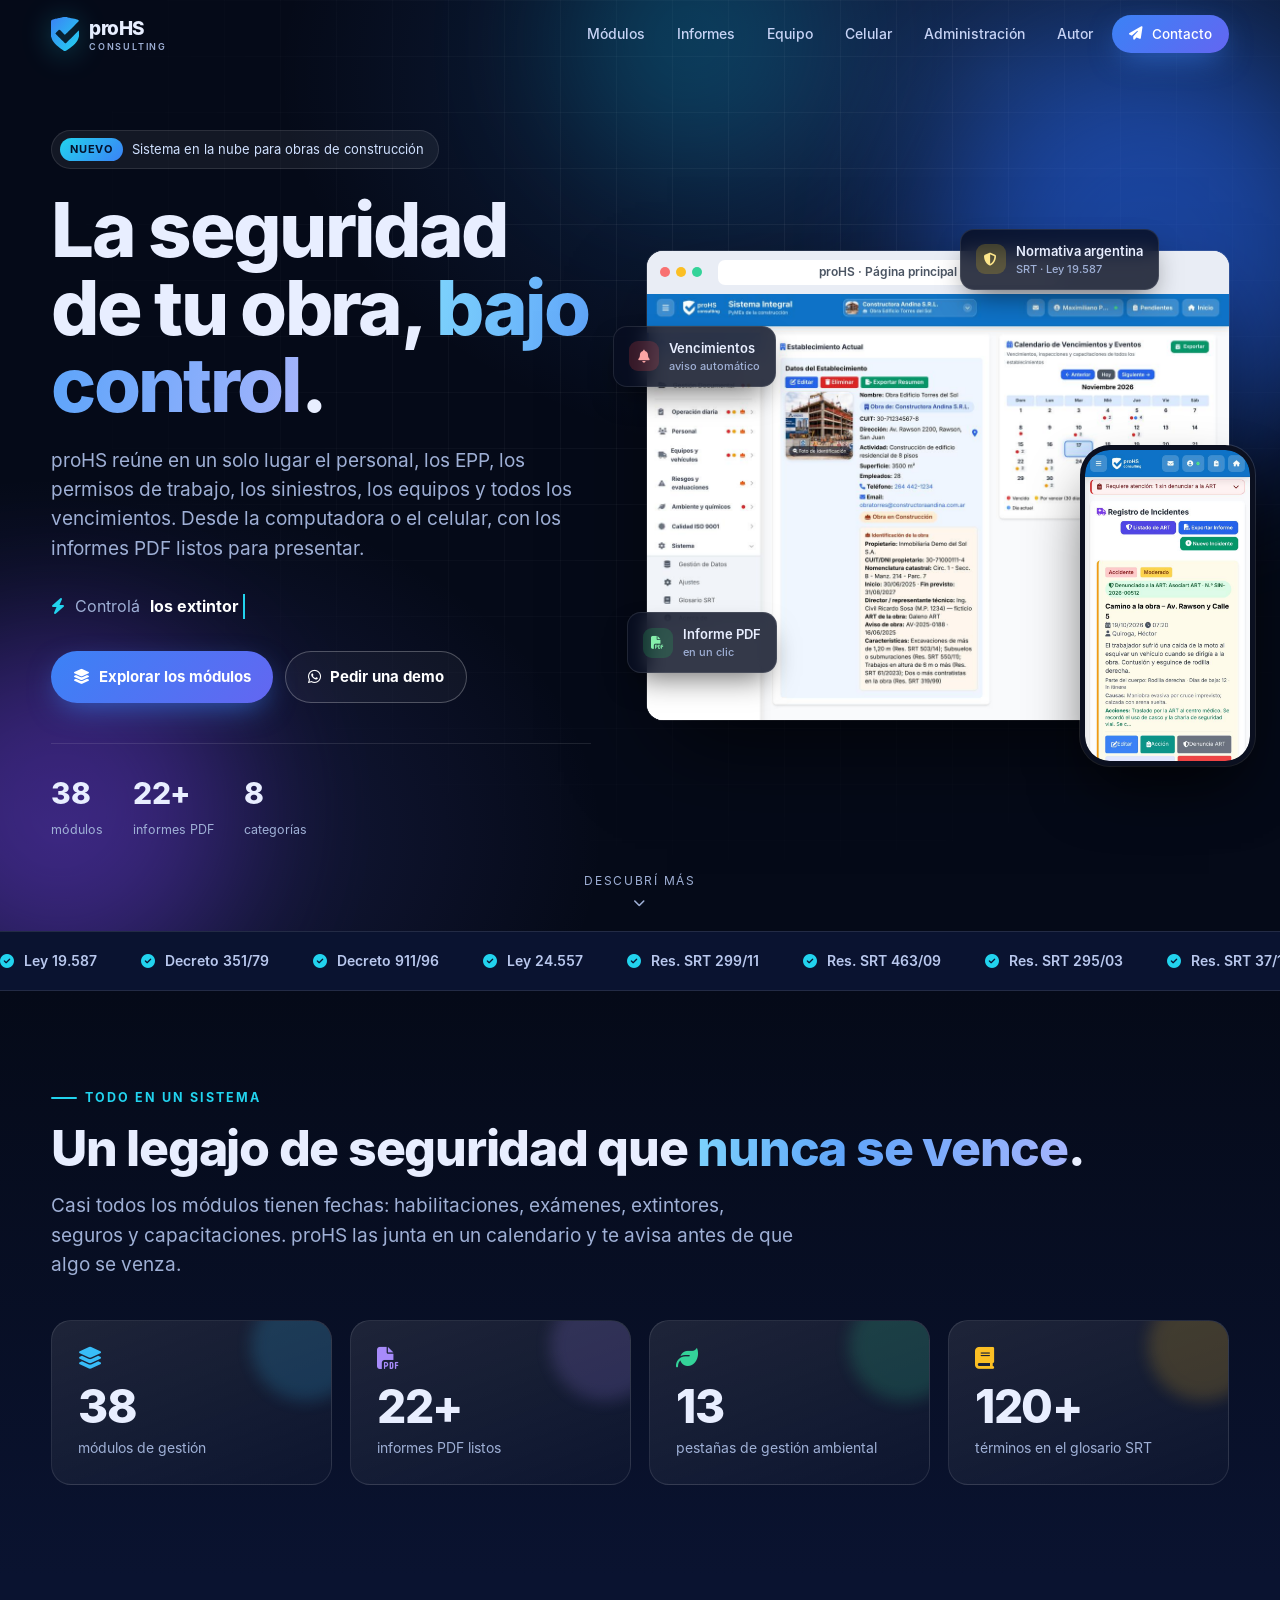
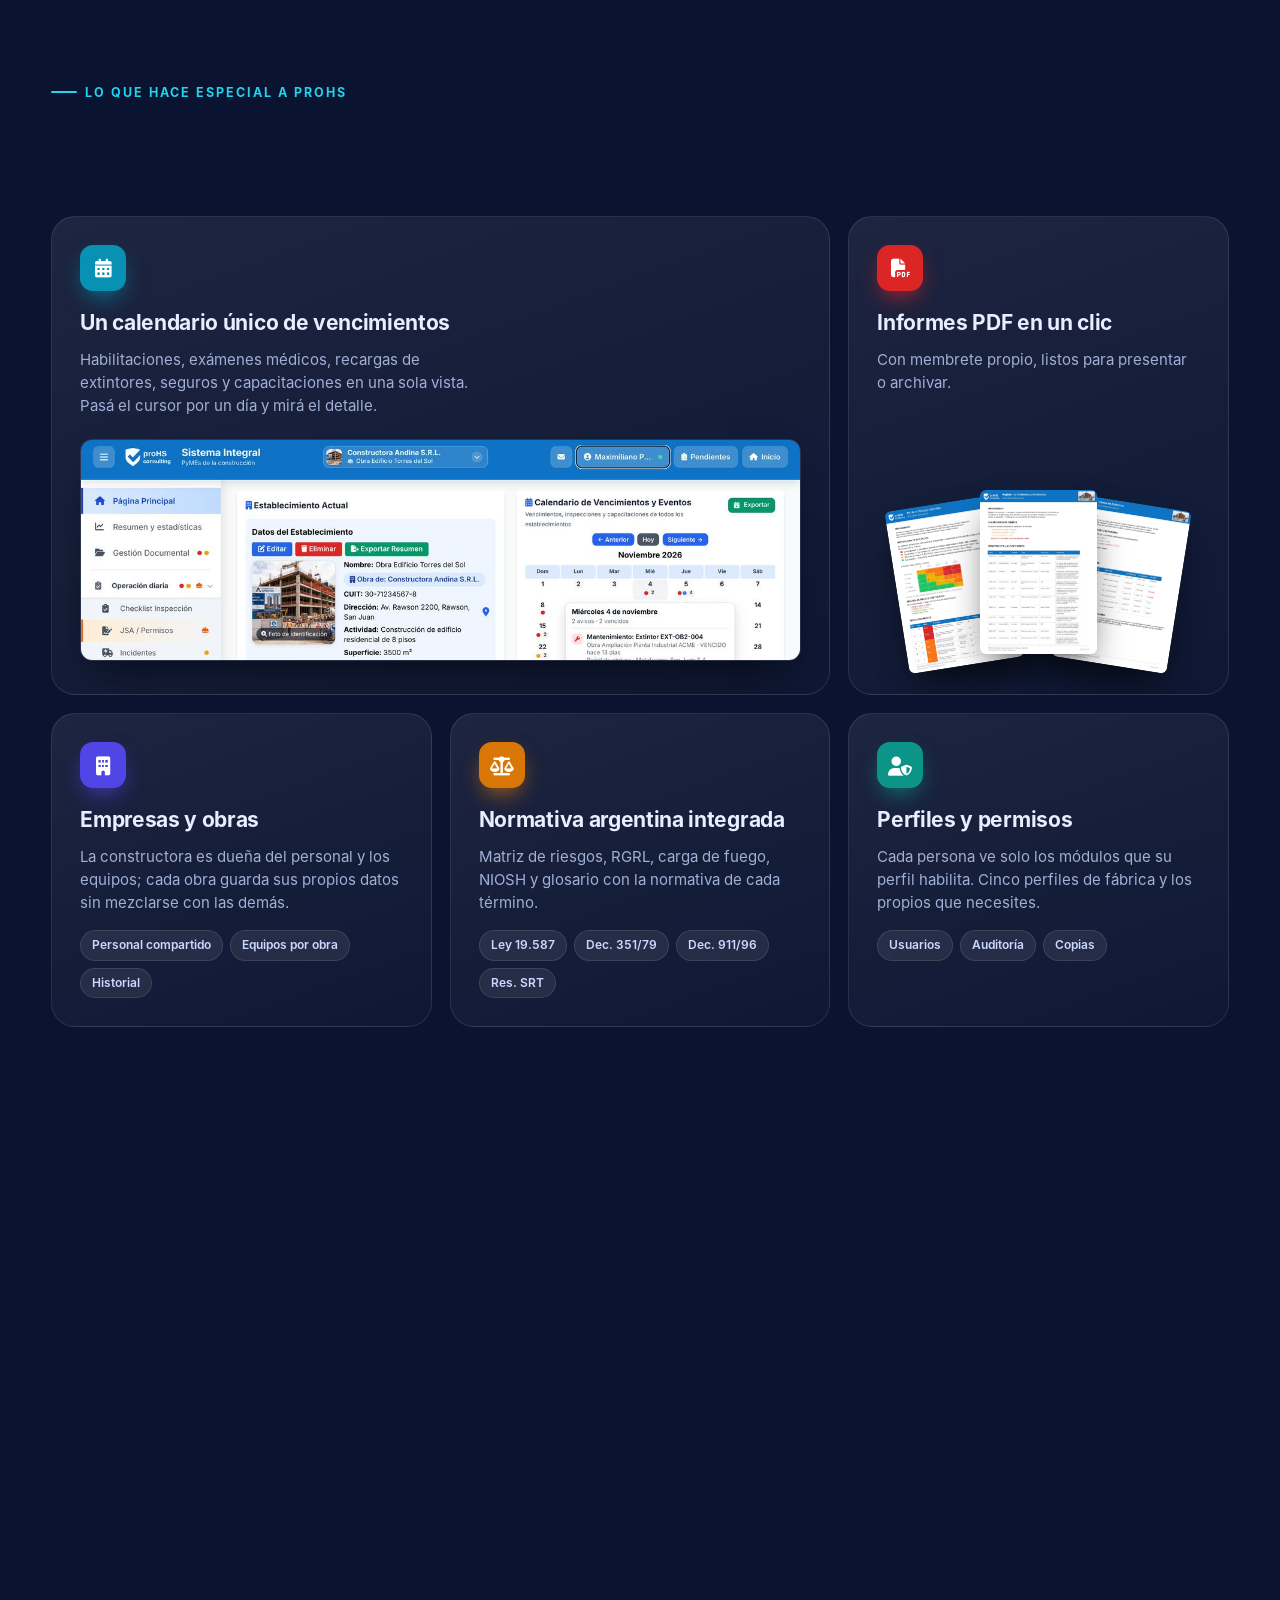
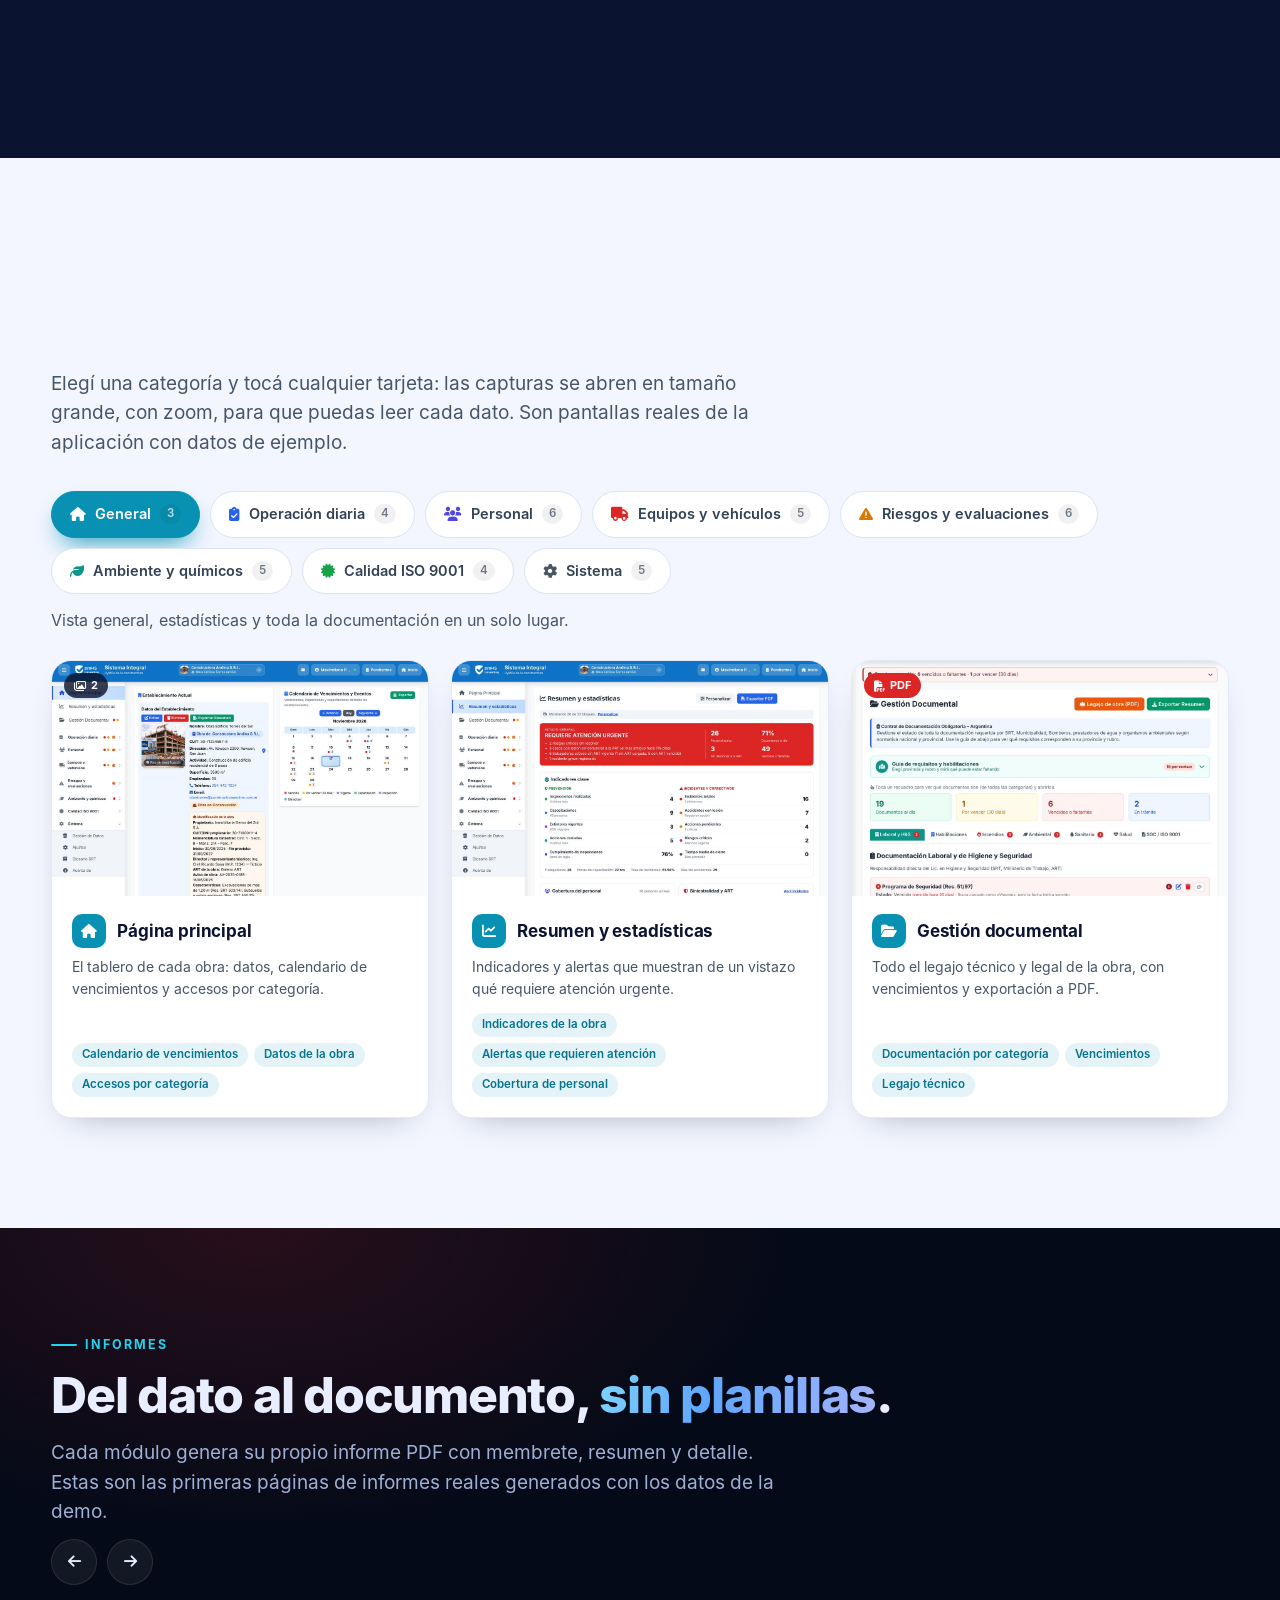
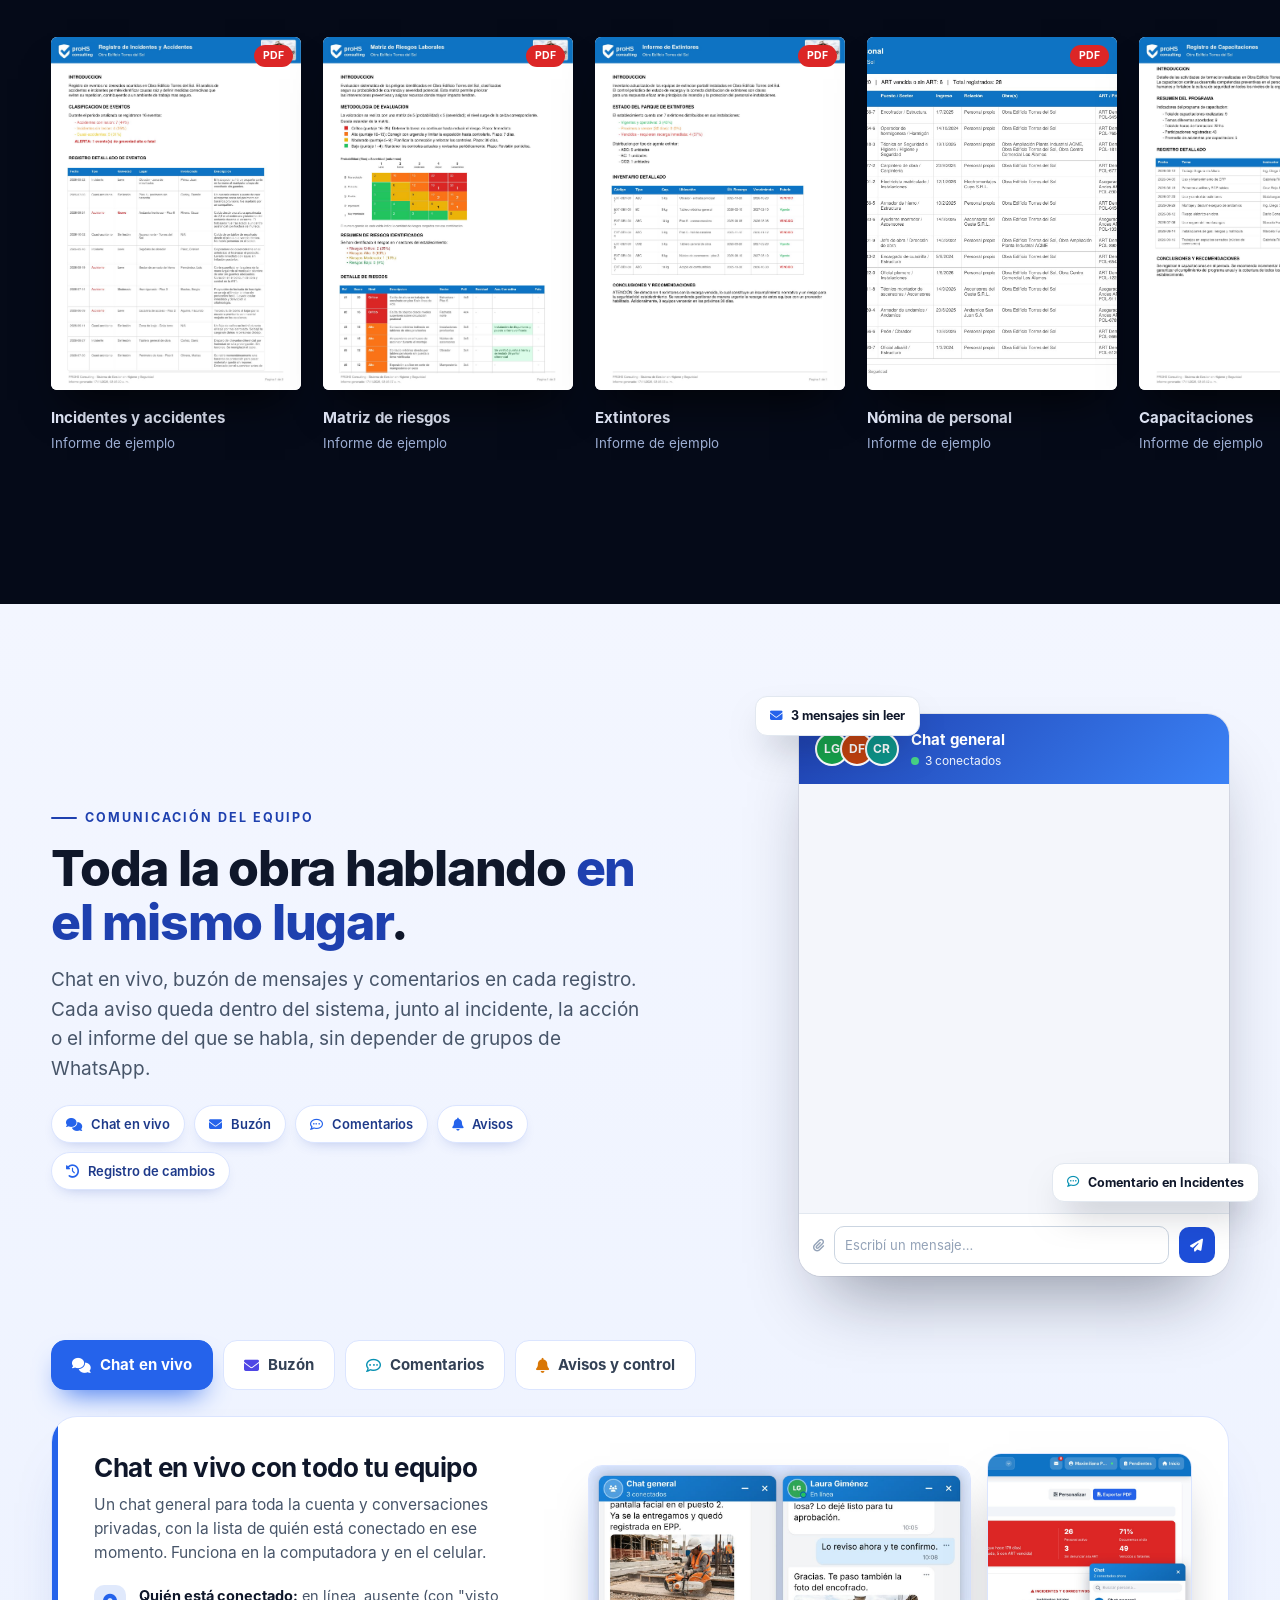
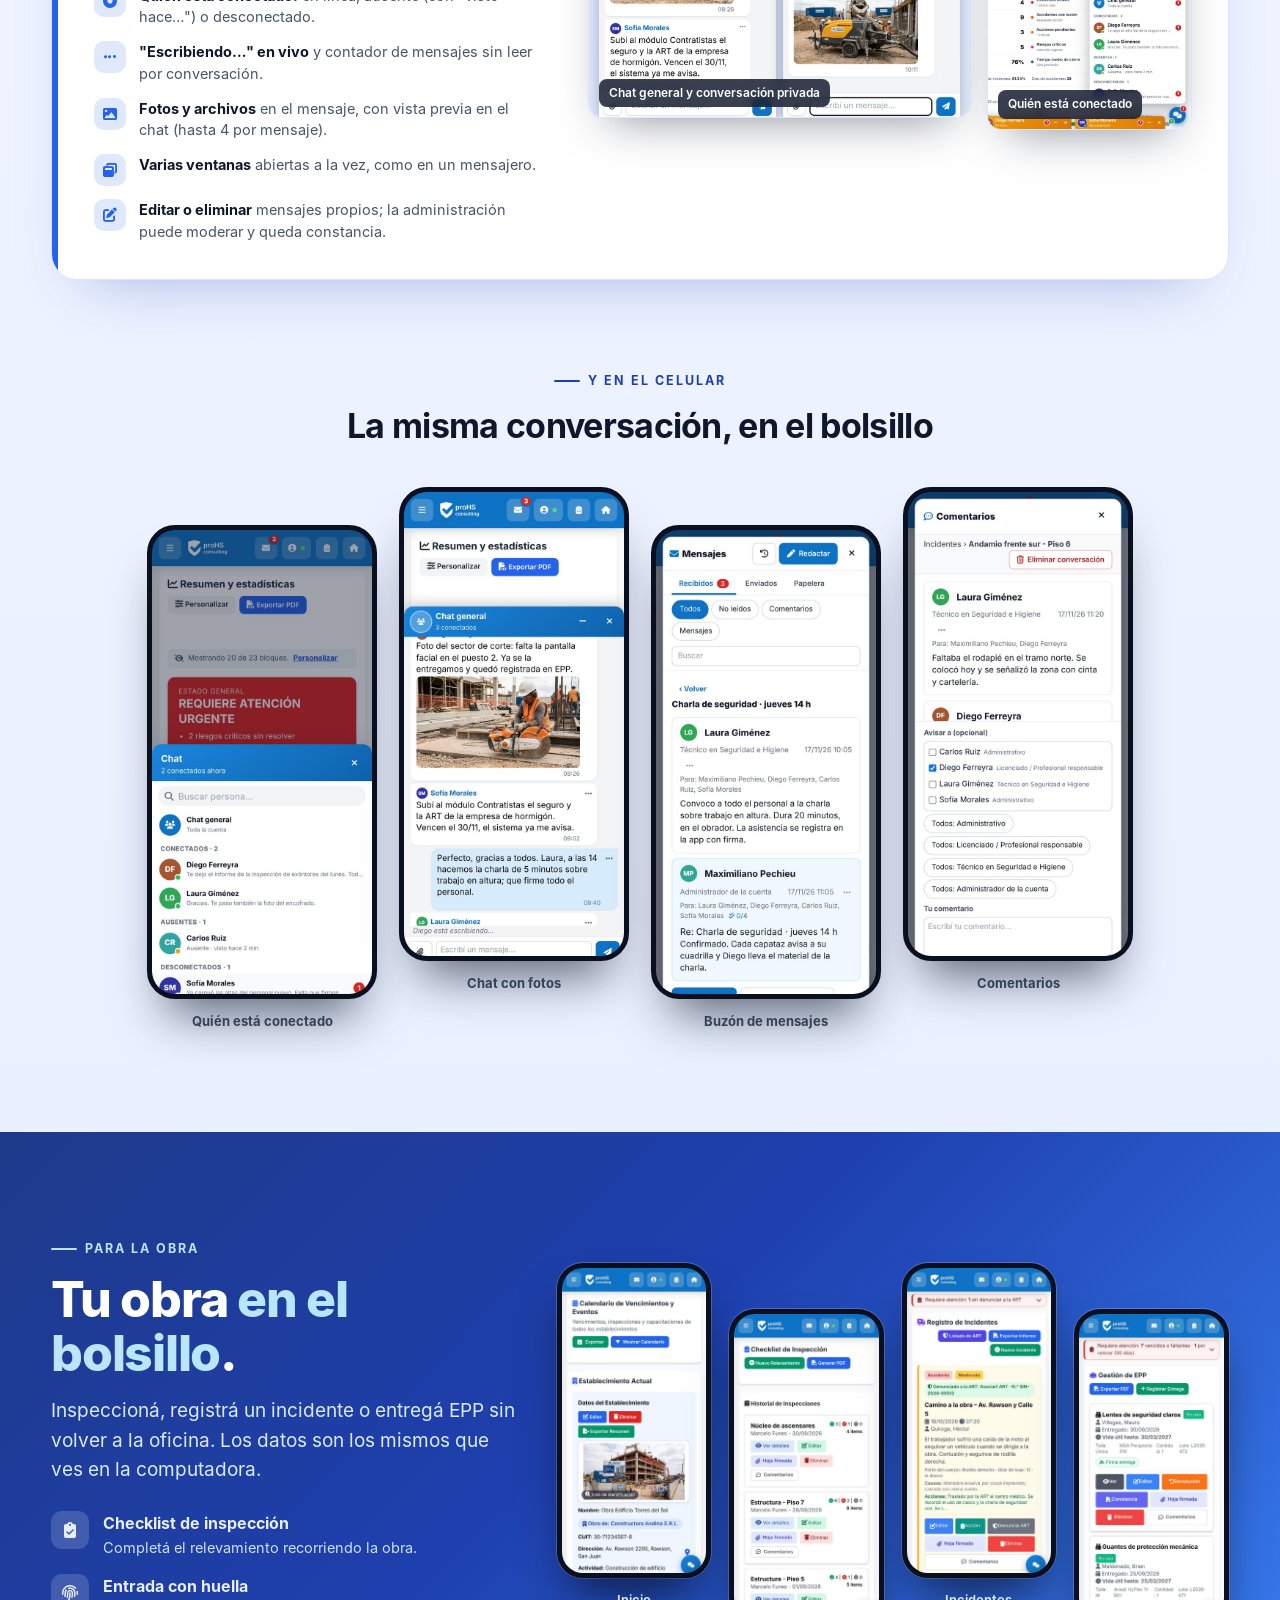
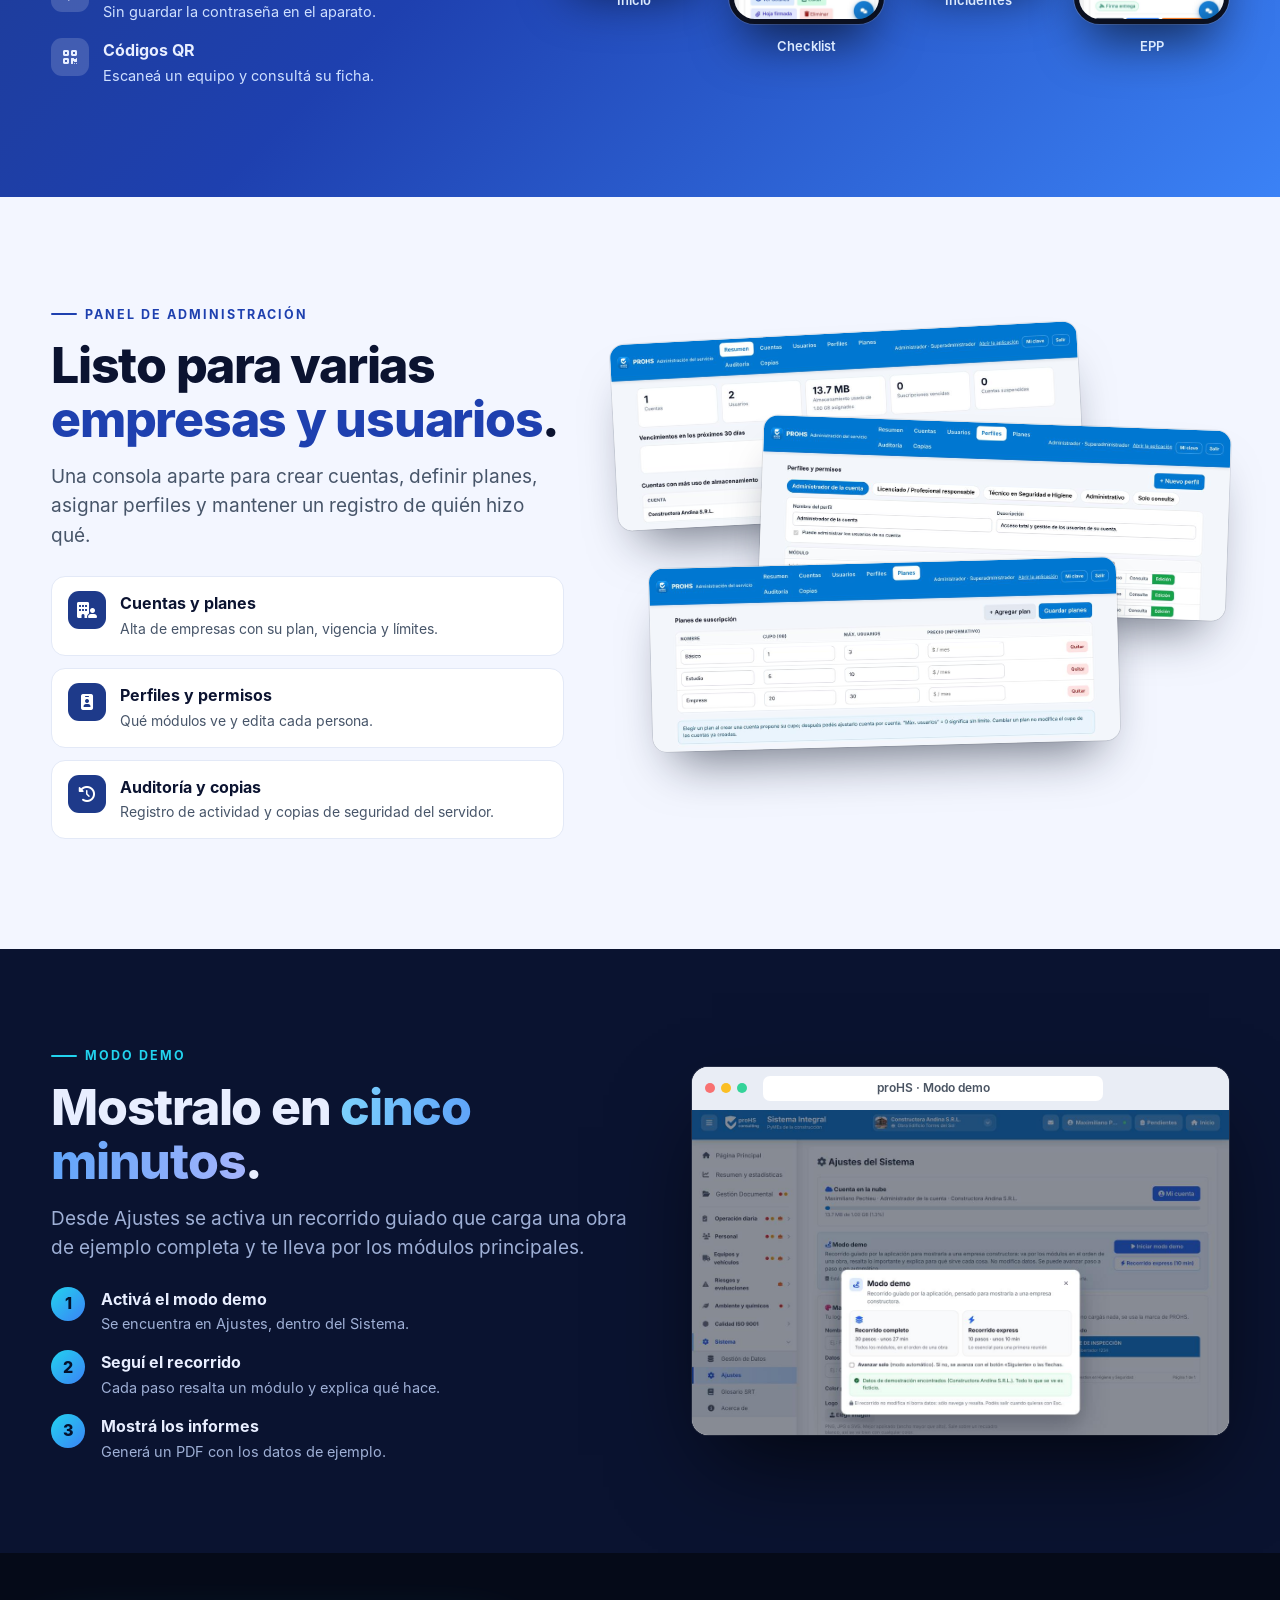
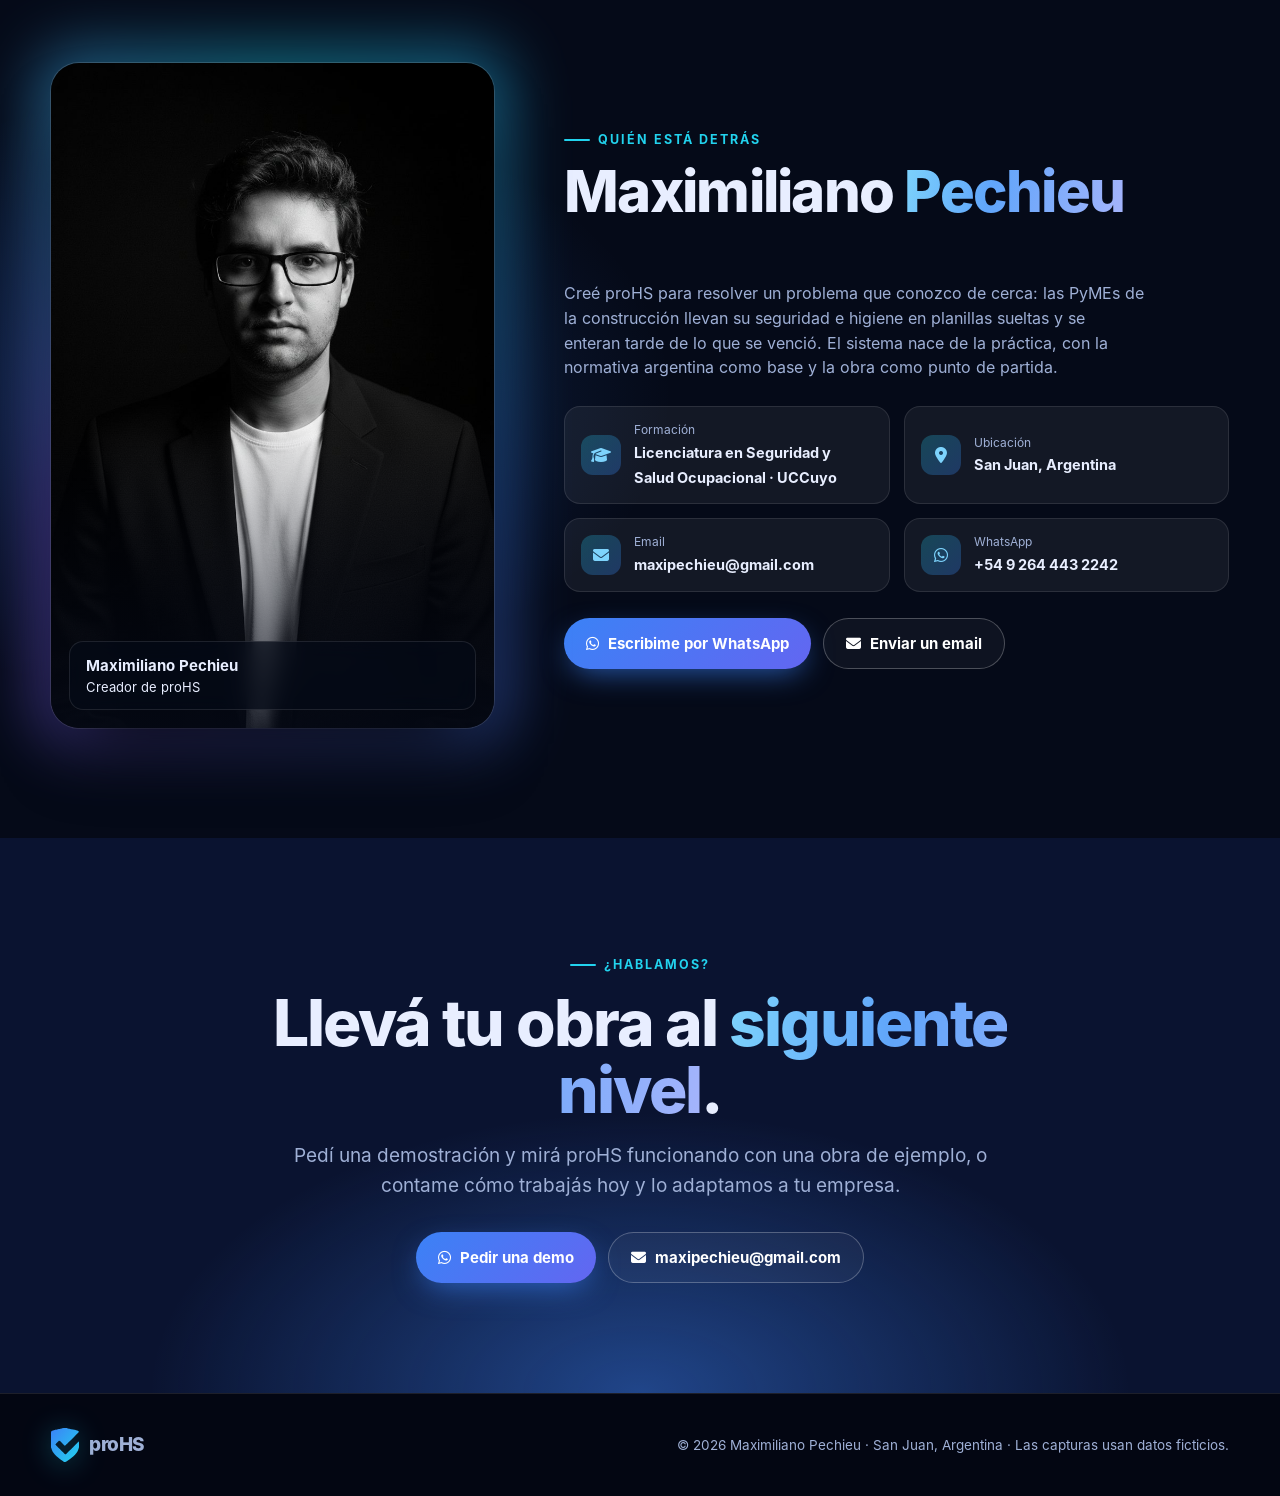
==== commit a4306ce7: "Publicar sitio proHS" ====
--- a/index.html
+++ b/index.html
@@ -4,11 +4,11 @@
 <meta charset="utf-8">
 <meta name="viewport" content="width=device-width,initial-scale=1">
 <title>proHS · Seguridad e higiene en obras de construcción</title>
-<meta name="description" content="proHS reúne en un solo sistema personal, EPP, permisos de trabajo, siniestros, equipos y vencimientos de tu empresa. 38 módulos, informes PDF y uso en la oficina y en la obra, desde la computadora o el celular.">
+<meta name="description" content="proHS reúne en un solo sistema personal, EPP, permisos de trabajo, siniestros, equipos y vencimientos de tu obra. 38 módulos, informes PDF y uso desde el celular.">
 <meta name="theme-color" content="#050a18">
 <meta property="og:type" content="website">
 <meta property="og:title" content="proHS · Seguridad e higiene en obras de construcción">
-<meta property="og:description" content="38 módulos, informes PDF listos y uso desde el celular. Para la obra y la oficina, pensado para PyMEs de la construcción de San Juan.">
+<meta property="og:description" content="38 módulos, informes PDF listos y uso desde el celular. Pensado para PyMEs de la construcción de San Juan.">
 <meta property="og:image" content="assets/img/og.jpg">
 <meta name="twitter:card" content="summary_large_image">
 <link rel="icon" type="image/svg+xml" href="assets/img/logo-mark.svg">
@@ -24,7 +24,7 @@
 <nav class="top" id="nav"><div class="wrap in">
   <a href="#top" class="logo"><img src="assets/img/logo-mark.svg" alt="" width="30" height="37"><div>proHS<small>consulting</small></div></a>
   <div class="links">
-    <a href="#nomina">Nómina</a><a href="#documentos">Documentos</a><a href="#planos">Planos</a><a href="#modulos">Módulos</a><a href="#informes">Informes</a><a href="#equipo">Equipo</a><a href="#movil">Celular</a><a href="#admin">Administración</a><a href="#autor">Autor</a>
+    <a href="#modulos">Módulos</a><a href="#informes">Informes</a><a href="#equipo">Equipo</a><a href="#movil">Celular</a><a href="#admin">Administración</a><a href="#autor">Autor</a>
     <a href="#contacto" class="btn pri sm"><i class="fa-solid fa-paper-plane"></i> Contacto</a>
   </div>
 </div></nav>
@@ -36,14 +36,14 @@
     <div>
       <div class="pill rv"><b>NUEVO</b> Sistema en la nube para obras de construcción</div>
       <h1 class="rv" style="--d:.08s">La seguridad de tu obra, <span class="grad">bajo control</span>.</h1>
-      <p class="lead rv" style="--d:.16s">proHS reúne en un solo lugar el personal, los EPP, los permisos de trabajo, los siniestros, los equipos y todos los vencimientos. En la oficina o en la obra, desde la computadora o el celular, con los informes PDF listos para presentar.</p>
+      <p class="lead rv" style="--d:.16s">proHS reúne en un solo lugar el personal, los EPP, los permisos de trabajo, los siniestros, los equipos y todos los vencimientos. Desde la computadora o el celular, con los informes PDF listos para presentar.</p>
       <div class="rot rv" style="--d:.22s"><i class="fa-solid fa-bolt"></i> Controlá <span id="rot"></span></div>
       <div class="cta rv" style="--d:.28s">
         <a class="btn pri" href="#modulos"><i class="fa-solid fa-layer-group"></i> Explorar los módulos</a>
-        <a class="btn gho" href="#contacto"><i class="fa-brands fa-whatsapp"></i> Ver el sistema con datos de ejemplo</a>
+        <a class="btn gho" href="#contacto"><i class="fa-brands fa-whatsapp"></i> Pedir una demo</a>
       </div>
       <div class="hstats rv" style="--d:.34s">
-        <div><b data-count="37">0</b><span>módulos</span></div>
+        <div><b data-count="38">0</b><span>módulos</span></div>
         <div><b data-count="22" data-plus="+">0</b><span>informes PDF</span></div>
         <div><b data-count="8">0</b><span>categorías</span></div>
       </div>
@@ -76,298 +76,17 @@
   <h2 class="title rv" style="--d:.06s">Un legajo de seguridad que <span class="grad">nunca se vence</span>.</h2>
   <p class="lead rv" style="--d:.12s">Casi todos los módulos tienen fechas: habilitaciones, exámenes, extintores, seguros y capacitaciones. proHS las junta en un calendario y te avisa antes de que algo se venza.</p>
   <div class="sgrid">
-    <div class="sbox rv z" style="--c:#38bdf8"><i class="fa-solid fa-layer-group"></i><b data-count="37">0</b><span>módulos de gestión</span></div>
+    <div class="sbox rv z" style="--c:#38bdf8"><i class="fa-solid fa-layer-group"></i><b data-count="38">0</b><span>módulos de gestión</span></div>
     <div class="sbox rv z" style="--c:#a78bfa;--d:.08s"><i class="fa-solid fa-file-pdf"></i><b data-count="22" data-plus="+">0</b><span>informes PDF listos</span></div>
     <div class="sbox rv z" style="--c:#34d399;--d:.16s"><i class="fa-solid fa-leaf"></i><b data-count="13">0</b><span>pestañas de gestión ambiental</span></div>
     <div class="sbox rv z" style="--c:#fbbf24;--d:.24s"><i class="fa-solid fa-book"></i><b data-count="120" data-plus="+">0</b><span>términos en el glosario SRT</span></div>
   </div>
 </div></section>
-<!-- NÓMINA: lo que se carga en un módulo se refleja en la ficha -->
-<section class="nomina" id="nomina"><div class="wrap">
-  <div class="nmh">
-    <span class="eyebrow rv">Nómina de personal</span>
-    <h2 class="title rv" style="--d:.06s">Cargás un dato una vez y <span class="grad">se ve en toda la aplicación</span>.</h2>
-    <p class="lead rv" style="--d:.12s">La nómina de personal es el eje de proHS. Cada trabajador tiene una ficha que se completa sola con lo que se registra en los demás módulos: sus obras, su ART, su aptitud médica, sus capacitaciones, los EPP que recibió y los protocolos que se le comunicaron. Mirá cómo lo que se carga en un módulo aparece en la ficha, sin volver a escribir nada.</p>
-    <div class="tpills rv" style="--d:.18s"><span><i class="fa-solid fa-helmet-safety"></i> Obras</span><span><i class="fa-solid fa-shield-halved"></i> ART</span><span><i class="fa-solid fa-user-doctor"></i> Vigilancia de salud</span><span><i class="fa-solid fa-graduation-cap"></i> Capacitaciones</span><span><i class="fa-solid fa-vest-patches"></i> EPP</span><span><i class="fa-solid fa-file-signature"></i> Protocolos</span></div>
-  </div>
-  <div class="ttabs nmt rv" id="nmt" role="tablist" aria-label="Elegir ejemplo" style="--d:.2s">
-    <button class="on" data-s="0" style="--c:#7c3aed" role="tab"><i class="fa-solid fa-vest-patches"></i> Entrega de EPP</button>
-    <button data-s="1" style="--c:#2563eb" role="tab"><i class="fa-solid fa-graduation-cap"></i> Capacitación</button>
-    <button data-s="2" style="--c:#d97706" role="tab"><i class="fa-solid fa-user-doctor"></i> Examen médico</button>
-    <button data-s="3" style="--c:#4f46e5" role="tab"><i class="fa-solid fa-file-signature"></i> Protocolo nuevo</button>
-  </div>
-  <div class="nmst rv" style="--d:.25s" id="nmst" aria-label="Ejemplo animado: un dato cargado en un módulo aparece en la ficha del trabajador">
-    <div class="win wl" id="wl">
-      <!-- 0 · EPP -->
-      <div class="lp on" data-s="0">
-        <div class="wb"><i></i><i></i><i></i><span>proHS · Gestión de EPP</span></div>
-        <div class="wbd">
-          <div class="mh"><i class="fa-solid fa-helmet-safety" style="color:#6d28d9"></i> Gestión de EPP</div>
-          <div class="ft">Registrar Entrega de EPP</div>
-          <div class="fld" data-step data-t="Mamani, Carlos"><span class="phd">Empleado (elegí de la nómina) *</span><span class="tx"></span></div>
-          <div class="g2"><div class="fld" data-step data-t="Pantalla facial"><span class="phd">Artículo EPP *</span><span class="tx"></span></div><div class="fld" data-step data-t="Única"><span class="phd">Talla</span><span class="tx"></span></div></div>
-          <div class="g2"><div class="fld" data-step data-t="1"><span class="phd">Cantidad *</span><span class="tx"></span></div><div class="fld" data-step data-t="12"><span class="phd">Vida útil (meses)</span><span class="tx"></span></div></div>
-          <div class="sg" data-step="sig"><small><i class="fa-solid fa-file-signature"></i> Firma del empleado que recibe</small><svg viewBox="0 0 220 44" preserveAspectRatio="none"><path d="M6 30 C20 6 30 40 44 20 S66 8 76 26 S96 38 108 16 S130 10 140 28 S168 36 214 12" pathLength="1"/></svg></div>
-          <button type="button" class="bt g" data-step="btn"><i class="fa-solid fa-floppy-disk"></i> Registrar Entrega</button>
-        </div>
-        <div class="tst"><i class="fa-solid fa-circle-check"></i> Entrega registrada</div>
-      </div>
-      <!-- 1 · Capacitación -->
-      <div class="lp" data-s="1">
-        <div class="wb"><i></i><i></i><i></i><span>proHS · Capacitaciones</span></div>
-        <div class="wbd">
-          <div class="mh"><i class="fa-solid fa-graduation-cap" style="color:#1d4ed8"></i> Capacitaciones</div>
-          <div class="ft">Nueva Capacitación</div>
-          <div class="fld" data-step data-t="Trabajo seguro en altura"><span class="phd">Título de la capacitación *</span><span class="tx"></span></div>
-          <div class="g2"><div class="fld" data-step data-t="2"><span class="phd">Duración (hs) *</span><span class="tx"></span></div><div class="fld" data-step data-t="Téc. M. Vega"><span class="phd">Instructor *</span><span class="tx"></span></div></div>
-          <div class="cks"><small>Asistentes (de la nómina de personal)</small>
-            <label class="ck"><i class="ckb"></i> Godoy, Ramón</label>
-            <label class="ck" data-step="ck"><i class="ckb"></i> Mamani, Carlos</label>
-            <label class="ck"><i class="ckb"></i> Pérez, Juan</label></div>
-          <div class="cks"><small>Protocolos que se explican</small><label class="ck" data-step="ck"><i class="ckb"></i> <b class="mono">PRC-001</b> Rev. 02 — Trabajo en altura</label></div>
-          <button type="button" class="bt b" data-step="btn"><i class="fa-solid fa-floppy-disk"></i> Guardar capacitación</button>
-        </div>
-        <div class="tst"><i class="fa-solid fa-circle-check"></i> Capacitación guardada</div>
-      </div>
-      <!-- 2 · Examen -->
-      <div class="lp" data-s="2">
-        <div class="wb"><i></i><i></i><i></i><span>proHS · Vigilancia de Salud</span></div>
-        <div class="wbd">
-          <div class="mh"><i class="fa-solid fa-heart-pulse" style="color:#be123c"></i> Vigilancia de Salud</div>
-          <div class="ft">Nuevo Examen Médico</div>
-          <div class="fld sel" data-step data-t="Mamani, Carlos"><span class="phd">Elegir de la nómina de personal...</span><span class="tx"></span><i class="fa-solid fa-chevron-down"></i></div>
-          <div class="g2"><div class="fld sel" data-step data-t="Periódico"><span class="phd">Tipo de examen *</span><span class="tx"></span><i class="fa-solid fa-chevron-down"></i></div><div class="fld sel" data-step data-t="Apto"><span class="phd">Resultado</span><span class="tx"></span><i class="fa-solid fa-chevron-down"></i></div></div>
-          <div class="g2"><div class="fld" data-step data-t="17/11/2026"><span class="phd">Fecha del examen</span><span class="tx"></span></div><div class="fld" data-step data-t="17/11/2027"><span class="phd">Próximo control</span><span class="tx"></span></div></div>
-          <div class="note"><i class="fa-solid fa-lock"></i> Los datos de salud quedan protegidos: solo los ven los perfiles autorizados.</div>
-          <button type="button" class="bt g" data-step="btn"><i class="fa-solid fa-floppy-disk"></i> Guardar examen</button>
-        </div>
-        <div class="tst"><i class="fa-solid fa-circle-check"></i> Examen registrado</div>
-      </div>
-      <!-- 3 · Protocolo -->
-      <div class="lp" data-s="3">
-        <div class="wb"><i></i><i></i><i></i><span>proHS · Protocolos y procedimientos</span></div>
-        <div class="wbd">
-          <div class="mh"><i class="fa-solid fa-file-signature" style="color:#4338ca"></i> Protocolos y procedimientos</div>
-          <div class="ft">Nuevo documento</div>
-          <div class="g2"><div class="fld" data-step data-t="PRC-005"><span class="phd">Código *</span><span class="tx"></span></div><div class="fld" data-step data-t="00"><span class="phd">Revisión</span><span class="tx"></span></div></div>
-          <div class="fld" data-step data-t="Trabajo en espacios confinados"><span class="phd">Título *</span><span class="tx"></span></div>
-          <div class="fld sel" data-step data-t="Vigente"><span class="phd">Estado</span><span class="tx"></span><i class="fa-solid fa-chevron-down"></i></div>
-          <div class="note"><i class="fa-solid fa-paperclip"></i> El archivo del procedimiento se adjunta al documento.</div>
-          <button type="button" class="bt b" data-step="btn"><i class="fa-solid fa-floppy-disk"></i> Guardar</button>
-        </div>
-        <div class="tst"><i class="fa-solid fa-circle-check"></i> Documento guardado</div>
-      </div>
-    </div>
-
-    <div class="nmlk" aria-hidden="true"><i class="fa-solid fa-right-long"></i><span>Se refleja en la ficha</span></div>
-
-    <div class="win wr" id="wr">
-      <!-- 0 · EPP -->
-      <div class="rp on" data-s="0">
-        <div class="wb"><i></i><i></i><i></i><span>proHS · Nómina de Personal · Ficha</span></div>
-        <div class="wbd"><div class="fh"><span class="fav">M</span><div><b>Mamani, Carlos</b><small>Oficial albañil · Estructura · Personal propio · Leg. LEG-0231</small><div class="chs"><span class="ch g">ART vigente</span><span class="ch g">Apto</span><span class="ch n">Activo</span></div></div></div>
-          <section class="cd blue" data-fly><header><i class="fa-solid fa-hard-hat"></i><span>EPP entregados (<span class="bf">2</span><span class="af">3</span>)</span></header><ul>
-            <li class="af nw"><span>Pantalla facial</span><em>17/11/2026</em><b class="nuevo">Nuevo</b></li>
-            <li class=""><span>Arnés de seguridad</span><em>12/3/2026</em></li><li class=""><span>Casco de seguridad</span><em>12/3/2026</em></li></ul></section>
-          <section class="cd blue"><header><i class="fa-solid fa-graduation-cap"></i> Capacitaciones (2)</header><ul><li class=""><span>Primeros auxilios y RCP básico</span><em>18/6/2026</em></li><li class=""><span>Uso y Mantenimiento de EPP</span><em>5/4/2026</em></li></ul></section>
-        </div>
-      </div>
-      <!-- 1 · Capacitación -->
-      <div class="rp" data-s="1">
-        <div class="wb"><i></i><i></i><i></i><span>proHS · Nómina de Personal · Ficha</span></div>
-        <div class="wbd"><div class="fh"><span class="fav">M</span><div><b>Mamani, Carlos</b><small>Oficial albañil · Estructura · Personal propio · Leg. LEG-0231</small><div class="chs"><span class="ch g">ART vigente</span><span class="ch g">Apto</span><span class="ch n">Activo</span></div></div></div>
-          <section class="cd blue" data-fly><header><i class="fa-solid fa-graduation-cap"></i><span>Capacitaciones (<span class="bf">2</span><span class="af">3</span>)</span></header><ul>
-            <li class="af nw"><span>Trabajo seguro en altura</span><em>17/11/2026</em><b class="nuevo">Nuevo</b></li><li class=""><span>Primeros auxilios y RCP básico</span><em>18/6/2026</em></li><li class=""><span>Uso y Mantenimiento de EPP</span><em>5/4/2026</em></li></ul></section>
-          <section class="cd ind"><header><i class="fa-solid fa-book"></i> Protocolos y procedimientos vigentes</header><ul class="pr">
-            <li><span><b class="mono">INS-004</b> Rev. 00 — Hormigonado con bomba y vibrado</span><span class="ch g">Al día · Rev. 00</span></li>
-            <li class="chg"><span><b class="mono">PRC-001</b> Rev. 02 — Trabajo en altura</span><span class="bf ch r">Sin capacitar ni notificar</span><span class="af ch g nw">Al día · Rev. 02 · 17/11/2026</span></li></ul></section>
-        </div>
-      </div>
-      <!-- 2 · Examen -->
-      <div class="rp" data-s="2">
-        <div class="wb"><i></i><i></i><i></i><span>proHS · Nómina de Personal · Ficha</span></div>
-        <div class="wbd"><div class="fh"><span class="fav">M</span><div><b>Mamani, Carlos</b><small>Oficial albañil · Estructura · Personal propio · Leg. LEG-0231</small><div class="chs"><span class="ch g">ART vigente</span><span class="ch r bf">Sin examen médico</span><span class="ch g af">Apto</span><span class="ch n">Activo</span></div></div></div>
-          <section class="cd yel" data-fly><header><i class="fa-solid fa-user-doctor"></i> Aptitud médica</header>
-            <p class="warnp bf"><i class="fa-solid fa-triangle-exclamation"></i> No hay examen cargado en el módulo Médico para este trabajador.</p>
-            <dl class="af nw"><div><dt>Último examen</dt><dd>17/11/2026 (Periódico)</dd></div><div><dt>Resultado</dt><dd>Apto</dd></div><div><dt>Próximo control</dt><dd>17/11/2027</dd></div></dl></section>
-          <section class="cd grn"><header><i class="fa-solid fa-shield-halved"></i> ART</header>
-            <dl><div><dt>Aseguradora</dt><dd>Cuyo ART</dd></div><div><dt>Vigencia</dt><dd>1/1/2026 al 31/3/2027</dd></div></dl></section>
-        </div>
-      </div>
-      <!-- 3 · Protocolo -->
-      <div class="rp" data-s="3">
-        <div class="wb"><i></i><i></i><i></i><span>proHS · Nómina de Personal · Ficha</span></div>
-        <div class="wbd"><div class="fh"><span class="fav">M</span><div><b>Mamani, Carlos</b><small>Oficial albañil · Estructura · Personal propio · Leg. LEG-0231</small><div class="chs"><span class="ch g">ART vigente</span><span class="ch g">Apto</span><span class="ch n">Activo</span></div></div></div>
-          <section class="cd ind" data-fly><header><i class="fa-solid fa-book"></i> Protocolos y procedimientos vigentes</header><ul class="pr">
-            <li><span><b class="mono">INS-004</b> Rev. 00 — Hormigonado con bomba y vibrado</span><span class="ch g">Al día · Rev. 00</span></li>
-            <li><span><b class="mono">PRC-001</b> Rev. 02 — Trabajo en altura</span><span class="ch g">Al día · Rev. 02</span></li>
-            <li class="af nw"><span><b class="mono">PRC-005</b> Rev. 00 — Trabajo en espacios confinados</span><span class="ch r">Sin capacitar ni notificar</span></li></ul></section>
-          <section class="cd blue"><header><i class="fa-solid fa-graduation-cap"></i> Capacitaciones (2)</header><ul><li class=""><span>Primeros auxilios y RCP básico</span><em>18/6/2026</em></li><li class=""><span>Uso y Mantenimiento de EPP</span><em>5/4/2026</em></li></ul></section>
-        </div>
-      </div>
-    </div>
-    <div class="cur" id="cur" aria-hidden="true"><svg viewBox="0 0 24 24" width="22" height="22"><path d="M4 2l15 9-7 1.6L9 20z" fill="#0f172a" stroke="#fff" stroke-width="1.4" stroke-linejoin="round"/></svg><i class="rip"></i></div>
-    <div class="fly" id="fly" aria-hidden="true"><i class="fa-solid fa-arrow-right-arrow-left"></i><span></span></div>
-  </div>
-  <p class="nmcap" id="nmcap" aria-live="polite"></p>
-</div></section>
-
-
-<!-- GESTIÓN DOCUMENTAL -->
-<section class="docs light" id="documentos"><div class="wrap">
-  <div class="nmh">
-    <span class="eyebrow rv">Gestión documental</span>
-    <h2 class="title rv" style="--d:.06s">Todos los documentos <span class="grad">al alcance</span>, sin carpetas compartidas.</h2>
-    <p class="lead rv" style="--d:.12s">Programas de seguridad, constancias de ART, habilitaciones, seguros, certificados, planos y actas: todo vive dentro de proHS, cargado una sola vez con su vencimiento y su archivo adjunto. Se consulta desde la computadora o desde el celular, según el perfil de cada usuario, sin pedir acceso a una unidad compartida, sin buscar entre carpetas de red y sin mandar adjuntos por mail.</p>
-    <div class="tpills rv" style="--d:.18s"><span><i class="fa-solid fa-paperclip"></i> Archivos adjuntos</span><span><i class="fa-solid fa-calendar-check"></i> Vencimientos</span><span><i class="fa-solid fa-map-location-dot"></i> Guía por provincia y rubro</span><span><i class="fa-solid fa-comments"></i> Comentarios</span><span><i class="fa-solid fa-file-pdf"></i> Legajo de obra</span></div>
-  </div>
-  <div class="ttabs nmt rv" id="dct" role="tablist" aria-label="Elegir ejemplo" style="--d:.2s">
-    <button class="on" data-s="0" style="--c:#0f766e" role="tab"><i class="fa-solid fa-file-circle-check"></i> Renovar un documento vencido</button>
-    <button data-s="1" style="--c:#2563eb" role="tab"><i class="fa-solid fa-shield-halved"></i> Cargar lo que faltaba</button>
-    <button data-s="2" style="--c:#d97706" role="tab"><i class="fa-solid fa-hourglass-half"></i> Renovar antes de que venza</button>
-  </div>
-  <div class="nmst rv" style="--d:.25s" id="dcst" aria-label="Ejemplo animado: un documento cargado actualiza el estado de toda la documentación">
-    <div class="win wl">
-      <div class="lp on" data-s="0">
-        <div class="wb"><i></i><i></i><i></i><span>proHS · Gestión Documental</span></div>
-        <div class="wbd">
-          <div class="mh"><i class="fa-solid fa-folder-open" style="color:#0f766e"></i> Agregar Documento</div>
-          <div class="fld sel" data-step data-t="Programa de Seguridad (Res. 51/97)"><span class="phd">Tipo de documento *</span><span class="tx"></span><i class="fa-solid fa-chevron-down"></i></div>
-          <div class="g2"><div class="fld" data-step data-t="Vigente"><span class="phd">Estado *</span><span class="tx"></span></div><div class="fld" data-step data-t="28/10/2027"><span class="phd">Fecha de vencimiento</span><span class="tx"></span></div></div>
-          <div class="g2"><div class="fld" data-step data-t="Gabriela Ríos"><span class="phd">Responsable</span><span class="tx"></span></div><div class="fld" data-step data-t="PS-2026-021"><span class="phd">N.º de expediente</span><span class="tx"></span></div></div>
-          <div class="fld" data-step data-t="programa-seguridad-2026.pdf"><span class="phd"><i class="fa-solid fa-paperclip"></i> Archivo adjunto (PDF, foto o Word)</span><span class="tx"></span></div>
-          <button type="button" class="bt g" data-step="btn"><i class="fa-solid fa-floppy-disk"></i> Guardar Documento</button>
-        </div>
-        <div class="tst"><i class="fa-solid fa-circle-check"></i> Documento guardado</div>
-      </div>
-      <div class="lp" data-s="1">
-        <div class="wb"><i></i><i></i><i></i><span>proHS · Gestión Documental</span></div>
-        <div class="wbd">
-          <div class="mh"><i class="fa-solid fa-folder-open" style="color:#0f766e"></i> Agregar Documento</div>
-          <div class="fld sel" data-step data-t="Constancia de Afiliación a ART"><span class="phd">Tipo de documento *</span><span class="tx"></span><i class="fa-solid fa-chevron-down"></i></div>
-          <div class="g2"><div class="fld" data-step data-t="Vigente"><span class="phd">Estado *</span><span class="tx"></span></div><div class="fld" data-step data-t="31/03/2027"><span class="phd">Fecha de vencimiento</span><span class="tx"></span></div></div>
-          <div class="g2"><div class="fld" data-step data-t="Cuyo ART"><span class="phd">Responsable</span><span class="tx"></span></div><div class="fld" data-step data-t="ART-2026-0415"><span class="phd">N.º de expediente</span><span class="tx"></span></div></div>
-          <div class="fld" data-step data-t="constancia-art-2026.pdf"><span class="phd"><i class="fa-solid fa-paperclip"></i> Archivo adjunto (PDF, foto o Word)</span><span class="tx"></span></div>
-          <button type="button" class="bt g" data-step="btn"><i class="fa-solid fa-floppy-disk"></i> Guardar Documento</button>
-        </div>
-        <div class="tst"><i class="fa-solid fa-circle-check"></i> Constancia guardada</div>
-      </div>
-      <div class="lp" data-s="2">
-        <div class="wb"><i></i><i></i><i></i><span>proHS · Gestión Documental</span></div>
-        <div class="wbd">
-          <div class="mh"><i class="fa-solid fa-folder-open" style="color:#0f766e"></i> Agregar Documento</div>
-          <div class="fld sel" data-step data-t="Coordinación de H&amp;S entre Contratistas"><span class="phd">Tipo de documento *</span><span class="tx"></span><i class="fa-solid fa-chevron-down"></i></div>
-          <div class="g2"><div class="fld" data-step data-t="Vigente"><span class="phd">Estado *</span><span class="tx"></span></div><div class="fld" data-step data-t="17/11/2027"><span class="phd">Fecha de vencimiento</span><span class="tx"></span></div></div>
-          <div class="g2"><div class="fld" data-step data-t="Maximiliano Pechieu"><span class="phd">Responsable</span><span class="tx"></span></div><div class="fld" data-step data-t="COORD-2026-02"><span class="phd">N.º de expediente</span><span class="tx"></span></div></div>
-          <div class="fld" data-step data-t="acta-coordinacion-contratistas.pdf"><span class="phd"><i class="fa-solid fa-paperclip"></i> Archivo adjunto (PDF, foto o Word)</span><span class="tx"></span></div>
-          <button type="button" class="bt g" data-step="btn"><i class="fa-solid fa-floppy-disk"></i> Guardar Documento</button>
-        </div>
-        <div class="tst"><i class="fa-solid fa-circle-check"></i> Documento renovado</div>
-      </div>
-    </div>
-    <div class="nmlk" aria-hidden="true"><i class="fa-solid fa-right-long"></i><span>Se actualiza el estado</span></div>
-    <div class="win wr">
-      <div class="rp on" data-s="0">
-        <div class="wb"><i></i><i></i><i></i><span>proHS · Gestión Documental</span></div>
-        <div class="wbd"><div class="mh"><i class="fa-solid fa-folder-open" style="color:#0f766e"></i> Gestión Documental</div>
-          <div class="kps"><div class="kp g"><b><span class="bf">19</span><span class="af">20</span></b><small>Al día</small></div><div class="kp y"><b>1</b><small>Por vencer</small></div><div class="kp r"><b><span class="bf">6</span><span class="af">5</span></b><small>Vencidos o faltantes</small></div><div class="kp b"><b>2</b><small>En trámite</small></div></div>
-          <div class="dcw" data-fly>
-            <section class="cd dk red bf"><header><i class="fa-solid fa-circle-xmark"></i><span>Programa de Seguridad (Res. 51/97)</span></header><dl><div><dt>Estado</dt><dd>Vencido (vencido hace 20 días)</dd></div><div><dt>Vencimiento</dt><dd>28/10/2026</dd></div><div><dt>Responsable</dt><dd>Gabriela Ríos</dd></div></dl></section>
-            <section class="cd dk grn af nw"><header><i class="fa-solid fa-circle-check"></i><span>Programa de Seguridad (Res. 51/97)</span><b class="nuevo">Nuevo</b></header><dl><div><dt>Estado</dt><dd>Vigente (vence en 365 días)</dd></div><div><dt>Vencimiento</dt><dd>28/10/2027</dd></div><div><dt>Responsable</dt><dd>Gabriela Ríos</dd></div><div><dt>Adjunto</dt><dd><i class="fa-solid fa-paperclip"></i> programa-seguridad-2026.pdf</dd></div></dl></section>
-          </div>
-          <section class="cd dk yel"><header><i class="fa-solid fa-triangle-exclamation"></i><span>Coordinación de H&amp;S entre Contratistas (Res. SRT 319/99)</span></header><dl><div><dt>Estado</dt><dd>Por vencer (vence en 22 días)</dd></div><div><dt>Vencimiento</dt><dd>09/12/2026</dd></div></dl></section>
-        </div>
-      </div>
-      <div class="rp" data-s="1">
-        <div class="wb"><i></i><i></i><i></i><span>proHS · Guía de requisitos y habilitaciones</span></div>
-        <div class="wbd"><div class="mh"><i class="fa-solid fa-map-location-dot" style="color:#0f766e"></i> Guía de requisitos</div>
-          <div class="ft">San Juan · Construcción / obra</div>
-          <div class="pgh"><span class="bf">53% cubierto</span><span class="af nw">56% cubierto</span></div>
-          <div class="pgb"><i class="bf" style="width:53%"></i><i class="af" style="width:56%"></i></div>
-          <div class="chs"><span class="ch g"><span class="bf">18</span><span class="af">19</span> Cumple</span><span class="ch r"><span class="bf">14</span><span class="af">13</span> Falta</span><span class="ch n">2 Vencido</span><span class="ch n">1 En trámite</span></div>
-          <div class="dcw" data-fly>
-            <section class="cd dk red bf"><header><span class="ch r">Falta</span><span>Afiliación a una ART y constancia de cobertura vigente</span></header><p class="warnp"><i class="fa-solid fa-magnifying-glass"></i> No hay documento ni registro cargado en proHS.</p></section>
-            <section class="cd dk grn af nw"><header><span class="ch g">Cumple</span><span>Afiliación a una ART y constancia de cobertura vigente</span><b class="nuevo">Nuevo</b></header><p class="okp"><i class="fa-solid fa-paperclip"></i> Constancia de Afiliación a ART · vence 31/03/2027</p></section>
-          </div>
-          <section class="cd dk"><header><span class="ch r">Falta</span><span>Certificado de luces de emergencia</span></header><p class="warnp"><i class="fa-solid fa-magnifying-glass"></i> No hay documento ni registro cargado en proHS.</p></section>
-        </div>
-      </div>
-      <div class="rp" data-s="2">
-        <div class="wb"><i></i><i></i><i></i><span>proHS · Gestión Documental</span></div>
-        <div class="wbd"><div class="mh"><i class="fa-solid fa-folder-open" style="color:#0f766e"></i> Gestión Documental</div>
-          <div class="kps"><div class="kp g"><b><span class="bf">19</span><span class="af">20</span></b><small>Al día</small></div><div class="kp y"><b><span class="bf">1</span><span class="af">0</span></b><small>Por vencer</small></div><div class="kp r"><b>6</b><small>Vencidos o faltantes</small></div><div class="kp b"><b>2</b><small>En trámite</small></div></div>
-          <div class="dcw" data-fly>
-            <section class="cd dk yel bf"><header><i class="fa-solid fa-triangle-exclamation"></i><span>Coordinación de H&amp;S entre Contratistas (Res. SRT 319/99)</span></header><dl><div><dt>Estado</dt><dd>Por vencer (vence en 22 días)</dd></div><div><dt>Vencimiento</dt><dd>09/12/2026</dd></div><div><dt>Responsable</dt><dd>Maximiliano Pechieu</dd></div></dl></section>
-            <section class="cd dk grn af nw"><header><i class="fa-solid fa-circle-check"></i><span>Coordinación de H&amp;S entre Contratistas (Res. SRT 319/99)</span><b class="nuevo">Nuevo</b></header><dl><div><dt>Estado</dt><dd>Vigente (vence en 365 días)</dd></div><div><dt>Vencimiento</dt><dd>17/11/2027</dd></div><div><dt>Responsable</dt><dd>Maximiliano Pechieu</dd></div><div><dt>Adjunto</dt><dd><i class="fa-solid fa-paperclip"></i> acta-coordinacion-contratistas.pdf</dd></div></dl></section>
-          </div>
-          <section class="cd dk red"><header><i class="fa-solid fa-circle-xmark"></i><span>Certificado de Luces de Emergencia</span></header><dl><div><dt>Estado</dt><dd>Faltante</dd></div><div><dt>Responsable</dt><dd>—</dd></div></dl></section>
-        </div>
-      </div>
-    </div>
-    <div class="cur" aria-hidden="true"><svg viewBox="0 0 24 24" width="22" height="22"><path d="M4 2l15 9-7 1.6L9 20z" fill="#0f172a" stroke="#fff" stroke-width="1.4" stroke-linejoin="round"/></svg><i class="rip"></i></div>
-    <div class="fly" aria-hidden="true"><i class="fa-solid fa-arrow-right-arrow-left"></i><span></span></div>
-  </div>
-  <p class="nmcap" id="dccap" aria-live="polite"></p>
-
-  <div class="dbn">
-    <div class="rv" style="--d:.04s"><i class="fa-solid fa-lock"></i><h3>Sin recursos compartidos</h3><p>No hacen falta carpetas de red, unidades compartidas ni pendrives. Cada documento está dentro de proHS y lo ve quien tiene permiso.</p></div>
-    <div class="rv" style="--d:.1s"><i class="fa-solid fa-bell"></i><h3>Vencimientos que avisan</h3><p>Los recuadros muestran qué está al día, por vencer, vencido o en trámite, y «Pendientes» avisa cuando algo está por vencer.</p></div>
-    <div class="rv" style="--d:.16s"><i class="fa-solid fa-map-location-dot"></i><h3>Qué exige cada provincia</h3><p>Elegís provincia y rubro, y la guía cruza lo exigible con lo que ya cargaste: qué cumple y qué falta.</p></div>
-    <div class="rv" style="--d:.22s"><i class="fa-solid fa-file-pdf"></i><h3>Legajo de obra en un clic</h3><p>Se genera un PDF con el estado de toda la documentación, listo para una inspección o para el comitente.</p></div>
-  </div>
-
-  <div class="dgal">
-    <figure class="rv"><div class="browser" data-zoom data-group="docs" data-full="assets/img/doc/doc-main.jpg" data-title="Gestión Documental" data-cap="Recuadros por estado, pestañas por categoría y cada documento con sus fechas, responsable y expediente."><div class="bar"><i></i><i></i><i></i><span>proHS · Gestión Documental</span></div><img src="assets/img/doc/doc-main.jpg" alt="Gestión documental: recuadros de estado y lista de documentos" loading="lazy" width="1400" height="1184"></div><figcaption><b>Todo en una pantalla.</b> Al día, por vencer, vencidos y en trámite, con pestañas por categoría: laboral, habilitaciones, incendios, ambiental, sanitario, salud y calidad.</figcaption></figure>
-    <figure class="rv" style="--d:.1s"><div class="browser" data-zoom data-group="docs" data-full="assets/img/doc/doc-guia.jpg" data-title="Guía de requisitos y habilitaciones" data-cap="Provincia y rubro: la guía muestra qué cumple, qué vence y qué falta."><div class="bar"><i></i><i></i><i></i><span>proHS · Guía de requisitos</span></div><img src="assets/img/doc/doc-guia.jpg" alt="Guía de requisitos por provincia y rubro" loading="lazy" width="1400" height="1184"></div><figcaption><b>La guía te dice qué falta.</b> Elegís la provincia y el rubro; proHS lista los requisitos nacionales, provinciales y municipales y los cruza con lo cargado.</figcaption></figure>
-  </div>
-</div></section>
-
-<!-- PLANOS -->
-<section class="planos" id="planos"><div class="wrap">
-  <div class="nmh">
-    <span class="eyebrow rv">Planos de emergencia</span>
-    <h2 class="title rv" style="--d:.06s">Dibujá el plano y <span class="grad">simulá la evacuación</span> antes del simulacro.</h2>
-    <p class="lead rv" style="--d:.12s">proHS trae su propio editor de planos: dibujás los muros y las puertas, colocás los símbolos de seguridad, ubicás a las personas y el sistema calcula cuánto tardan en salir, traza las rutas sugeridas y revisa el plano contra la normativa. El mismo editor sirve para el layout de gestión de residuos.</p>
-    <div class="tpills rv" style="--d:.18s"><span><i class="fa-solid fa-pen-ruler"></i> Editor de planos</span><span><i class="fa-solid fa-person-running"></i> Simulador de evacuación</span><span><i class="fa-solid fa-cube"></i> Vista 3D</span><span><i class="fa-solid fa-building"></i> Varias plantas</span><span><i class="fa-solid fa-recycle"></i> Layout de residuos</span></div>
-  </div>
-  <div class="plmain">
-    <div class="browser rv plv"><div class="bar"><i></i><i></i><i></i><span>proHS · Planos de evacuación · Simulación</span></div>
-      <video id="plvid" muted loop playsinline preload="none" poster="assets/img/doc/evac-sim-poster.jpg" aria-label="Simulación de evacuación: las personas del plano salen por las puertas siguiendo las rutas trazadas"><source src="assets/vid/evac-sim.mp4" type="video/mp4"></video></div>
-    <div class="plft rv" style="--d:.1s">
-      <h3>Del dibujo al resultado, sin salir de proHS</h3>
-      <ul>
-        <li><i class="fa-solid fa-pen-ruler"></i><span><b>Dibujás y ponés escala real.</b> Muros, puertas, salidas, extintores, botiquín, luces de emergencia y más, con símbolos según IRAM 10005 e ISO 7010. Medís en el plano para calibrar los metros.</span></li>
-        <li><i class="fa-solid fa-people-group"></i><span><b>Ubicás a las personas</b> por grupos, juntas o muy dispersas, con comportamiento ideal o natural y una variación al azar para repetir el ensayo.</span></li>
-        <li><i class="fa-solid fa-route"></i><span><b>Calcula y anima.</b> Tiempo total de evacuación, recorrido más largo, espera en cada salida y una animación con las personas saliendo. Un botón traza las rutas sugeridas.</span></li>
-        <li><i class="fa-solid fa-clipboard-check"></i><span><b>Verifica el plano</b> contra el Decreto 351/79: ancho de salidas, distancia a la salida y al extintor, y te avisa qué falta cargar.</span></li>
-        <li><i class="fa-solid fa-cube"></i><span><b>Vista 3D, varias plantas y PDF.</b> Evacuación de edificios con más de un piso y un PDF listo para imprimir.</span></li>
-      </ul>
-    </div>
-  </div>
-  <div class="plgal">
-    <figure class="rv"><div class="browser" data-zoom data-group="planos" data-full="assets/img/doc/evac-editor.jpg" data-title="Editor del plano de evacuación" data-cap="Muros, salidas, extintores, luces, grupos de personas y rutas dibujadas sobre una cuadrícula con escala."><div class="bar"><i></i><i></i><i></i><span>Editor de planos</span></div><img src="assets/img/doc/evac-editor.jpg" alt="Editor del plano de evacuación con símbolos, rutas y grupos de personas" loading="lazy" width="1500" height="1084"></div><figcaption><b>El editor.</b> Barra de herramientas, imán a muros, modo ortogonal y rutas de escape.</figcaption></figure>
-    <figure class="rv" style="--d:.08s"><div class="browser" data-zoom data-group="planos" data-full="assets/img/doc/evac-sim.jpg" data-title="Resultado de la simulación" data-cap="Tiempo estimado, personas evacuadas, recorrido más largo y detalle por salida."><div class="bar"><i></i><i></i><i></i><span>Simulación de evacuación</span></div><img src="assets/img/doc/evac-sim.jpg" alt="Resultados de la simulación: tiempo, personas y detalle por salida" loading="lazy" width="1400" height="784"></div><figcaption><b>Los números.</b> Tiempo por salida, espera máxima y quién sale último.</figcaption></figure>
-    <figure class="rv" style="--d:.16s"><div class="browser" data-zoom data-group="planos" data-full="assets/img/doc/evac-3d.jpg" data-title="Vista 3D" data-cap="El mismo plano en 3D, para orbitar y recorrer."><div class="bar"><i></i><i></i><i></i><span>Vista 3D</span></div><img src="assets/img/doc/evac-3d.jpg" alt="Vista 3D del plano de evacuación" loading="lazy" width="1400" height="1002"></div><figcaption><b>Vista 3D.</b> Para mostrar el plano a quien no lee planos.</figcaption></figure>
-  </div>
-
-  <div class="plres">
-    <div class="plhd">
-      <span class="eyebrow rv">Layout de residuos</span>
-      <h3 class="rv" style="--d:.05s">El mismo editor, para ordenar la gestión de residuos.</h3>
-      <p class="rv" style="--d:.1s">Dibujás el predio con sus zonas (producción, patio de insumos, acopio transitorio, separación, patio de residuos y acopio de residuos peligrosos), ubicás los contenedores por tipo y trazás los circuitos de insumos, residuos y residuos peligrosos. proHS revisa el layout: separaciones mínimas, circuitos que no se crucen, contención de derrames, kit antiderrames y la dirección del viento frente a las fuentes de polvo.</p>
-    </div>
-    <div class="plgal two">
-      <figure class="rv"><div class="browser" data-zoom data-group="layout" data-full="assets/img/doc/res-editor.jpg" data-title="Layout de residuos" data-cap="Zonas, contenedores por tipo y circuitos de insumos, residuos y residuos peligrosos."><div class="bar"><i></i><i></i><i></i><span>Layout de gestión de residuos</span></div><img src="assets/img/doc/res-editor.jpg" alt="Layout de gestión de residuos con zonas, contenedores y circuitos" loading="lazy" width="1500" height="1084"></div><figcaption><b>El layout.</b> Zonas con su rótulo, símbolos de residuos por tipo y flujos por color.</figcaption></figure>
-      <figure class="rv" style="--d:.1s"><div class="browser" data-zoom data-group="layout" data-full="assets/img/doc/res-check.jpg" data-title="Revisión del layout" data-cap="Cada punto de la revisión indica qué se cumple y con qué normativa se relaciona."><div class="bar"><i></i><i></i><i></i><span>Revisión del layout</span></div><img src="assets/img/doc/res-check.jpg" alt="Revisión automática del layout de residuos" loading="lazy" width="1448" height="716"></div><figcaption><b>La revisión.</b> Observaciones y puntos cumplidos, con la referencia normativa de cada uno.</figcaption></figure>
-    </div>
-  </div>
-</div></section>
 
 <!-- BENTO -->
 <section class="feat" id="funciones"><div class="wrap">
   <span class="eyebrow rv">Lo que hace especial a proHS</span>
-  <h2 class="title rv" style="--d:.06s">Un solo sistema, <span class="grad">en la obra y en la oficina</span>.</h2>
-  <p class="lead rv" style="--d:.1s;margin:14px 0 6px;max-width:74ch">proHS funciona igual en la computadora de la oficina y en el celular de la obra, con los mismos datos y las mismas funciones. En la obra se puede ir adelantando trabajo, y después se completa o se cierra en la oficina, sin cargar nada dos veces.</p>
+  <h2 class="title rv" style="--d:.06s">Pensado para la obra, <span class="grad">no para la oficina</span>.</h2>
   <div class="bento">
     <div class="bx w4 rv" style="--c:#0891b2">
       <div class="ic"><i class="fa-solid fa-calendar-days"></i></div>
@@ -420,14 +139,14 @@
     <div class="bx w3 rv" style="--c:#16a34a">
       <div class="ic"><i class="fa-solid fa-mobile-screen"></i></div>
       <h3>También en el celular</h3>
-      <p>La misma aplicación se adapta a la pantalla del teléfono, con los mismos datos que en la computadora: checklist de inspección, incidentes y EPP, con huella digital para entrar.</p>
+      <p>La misma aplicación se adapta a la pantalla del teléfono: checklist de inspección, incidentes y EPP desde la obra, con huella digital para entrar.</p>
       <div class="tags"><span>Huella</span><span>Escaneo de QR</span><span>Fotos</span></div>
     </div>
     <div class="bx w3 rv" style="--c:#2563eb;--d:.08s">
-      <div class="ic"><i class="fa-solid fa-person-running"></i></div>
-      <h3>Planos y simulador de evacuación</h3>
-      <p>Dibujás el plano, ubicás a las personas y el sistema calcula cuánto tardan en salir, traza las rutas y lo verifica contra la normativa.</p>
-      <div class="tags"><span>Editor de planos</span><span>Simulación</span><span>Vista 3D</span></div>
+      <div class="ic"><i class="fa-solid fa-play"></i></div>
+      <h3>Modo demo para mostrar el sistema</h3>
+      <p>Un recorrido guiado con datos ficticios de una obra completa, ideal para presentar proHS a un cliente en minutos.</p>
+      <div class="tags"><span>Recorrido guiado</span><span>Datos de ejemplo</span><span>Sin riesgo</span></div>
     </div>
   </div>
 </div></section>
@@ -451,7 +170,7 @@
 <section class="reports" id="informes"><div class="wrap">
   <span class="eyebrow rv">Informes</span>
   <h2 class="title rv" style="--d:.06s">Del dato al documento, <span class="grad">sin planillas</span>.</h2>
-  <p class="lead rv" style="--d:.12s">Cada módulo genera su propio informe PDF con membrete, resumen y detalle. Estas son las primeras páginas de informes reales generados con datos de ejemplo.</p>
+  <p class="lead rv" style="--d:.12s">Cada módulo genera su propio informe PDF con membrete, resumen y detalle. Estas son las primeras páginas de informes reales generados con los datos de la demo.</p>
   <div class="rnav rv"><button id="rprev" aria-label="Anterior"><i class="fa-solid fa-arrow-left"></i></button><button id="rnext" aria-label="Siguiente"><i class="fa-solid fa-arrow-right"></i></button></div>
 </div>
 <div class="rtrack" id="rtrack"></div></section>
@@ -577,9 +296,9 @@
 <!-- MOVIL -->
 <section class="mobile" id="movil"><div class="wrap">
   <div>
-    <span class="eyebrow rv">En la obra y en la oficina</span>
-    <h2 class="title rv" style="--d:.06s;color:#fff">El mismo sistema, <span style="color:#bae6fd">donde estés</span>.</h2>
-    <p class="lead rv" style="--d:.12s">Todo lo que se hace en la oficina también puede hacerse desde el celular, con los mismos datos. En la obra permite adelantar trabajo, como una inspección, un incidente o la entrega de EPP, que luego se completa o se cierra en la oficina.</p>
+    <span class="eyebrow rv">Para la obra</span>
+    <h2 class="title rv" style="--d:.06s;color:#fff">Tu obra <span style="color:#bae6fd">en el bolsillo</span>.</h2>
+    <p class="lead rv" style="--d:.12s">Inspeccioná, registrá un incidente o entregá EPP sin volver a la oficina. Los datos son los mismos que ves en la computadora.</p>
     <div class="mlist">
       <div class="rv" style="--d:.16s"><i class="fa-solid fa-clipboard-check"></i><p><b>Checklist de inspección</b><span>Completá el relevamiento recorriendo la obra.</span></p></div>
       <div class="rv" style="--d:.22s"><i class="fa-solid fa-fingerprint"></i><p><b>Entrada con huella</b><span>Sin guardar la contraseña en el aparato.</span></p></div>
@@ -608,28 +327,42 @@
   </div>
 </div></section>
 
+<!-- DEMO -->
+<section class="demo"><div class="wrap">
+  <div>
+    <span class="eyebrow rv">Modo demo</span>
+    <h2 class="title rv" style="--d:.06s">Mostralo en <span class="grad">cinco minutos</span>.</h2>
+    <p class="lead rv" style="--d:.12s">Desde Ajustes se activa un recorrido guiado que carga una obra de ejemplo completa y te lleva por los módulos principales.</p>
+    <div class="steps">
+      <div class="rv" style="--d:.1s"><p><b>Activá el modo demo</b><span>Se encuentra en Ajustes, dentro del Sistema.</span></p></div>
+      <div class="rv" style="--d:.16s"><p><b>Seguí el recorrido</b><span>Cada paso resalta un módulo y explica qué hace.</span></p></div>
+      <div class="rv" style="--d:.22s"><p><b>Mostrá los informes</b><span>Generá un PDF con los datos de ejemplo.</span></p></div>
+    </div>
+  </div>
+  <div class="dshots">
+    <div class="browser rv r" data-zoom data-group="demo" data-full="assets/img/full/demo-intro.jpg" data-title="Modo demo" data-cap="Ajustes, Modo demo: activar el recorrido."><div class="bar"><i></i><i></i><i></i><span>proHS · Modo demo</span></div><img src="assets/img/thumb/demo-intro.jpg" alt="Modo demo" loading="lazy"></div>
+  </div>
+</div></section>
+
 <!-- AUTOR -->
 <section class="author" id="autor"><div class="wrap">
   <div class="pwrap rv l">
-    <div class="pcard" id="pcard"><img src="assets/img/autor.jpg" alt="Maximiliano Pechieu"><div class="tag"><b>Maximiliano Pechieu</b>Autor y desarrollador de proHS</div></div>
+    <div class="pcard" id="pcard"><img src="assets/img/autor.jpg" alt="Maximiliano Pechieu"><div class="tag"><b>Maximiliano Pechieu</b>Creador de proHS</div></div>
   </div>
   <div>
-    <span class="eyebrow rv">Sobre el autor</span>
+    <span class="eyebrow rv">Quién está detrás</span>
     <h2 class="rv" style="--d:.06s">Maximiliano <span class="grad">Pechieu</span></h2>
-    <div class="role rv" style="--d:.1s">Tecnología e informática · Gestión administrativa y documental</div>
-    <p class="bio rv" style="--d:.14s">Entusiasta de la tecnología y la informática, con estudios avanzados en Arquitectura y formación en Seguridad y Salud Ocupacional. Se desempeña como Jefe de División en un organismo del Estado, donde ejerce a diario la gestión administrativa y documental: circuitos de expedientes, registros y control de la información.</p>
-    <p class="bio rv" style="--d:.16s;margin-top:-6px">proHS integra esa experiencia en una herramienta pensada para las pequeñas y medianas empresas de la construcción: ordena su documentación de seguridad e higiene, conserva el historial de cada registro y toma como base la normativa argentina vigente.</p>
+    <div class="role rv" style="--d:.1s">Seguridad y Salud Ocupacional · Desarrollo de software a medida</div>
+    <p class="bio rv" style="--d:.14s">Creé proHS para resolver un problema que conozco de cerca: las PyMEs de la construcción llevan su seguridad e higiene en planillas sueltas y se enteran tarde de lo que se venció. El sistema nace de la práctica, con la normativa argentina como base y la obra como punto de partida.</p>
     <div class="facts rv" style="--d:.18s">
-      <div><i class="fa-solid fa-compass-drafting"></i><p><small>Formación</small><b>Arquitectura · estudios avanzados</b></p></div>
-      <div><i class="fa-solid fa-graduation-cap"></i><p><small>Formación</small><b>Licenciatura en Seguridad y Salud Ocupacional · UCCuyo (cursada completa)</b></p></div>
-      <div><i class="fa-solid fa-folder-open"></i><p><small>Ámbito laboral</small><b>Jefatura de División · gestión documental</b></p></div>
+      <div><i class="fa-solid fa-graduation-cap"></i><p><small>Formación</small><b>Licenciatura en Seguridad y Salud Ocupacional · UCCuyo</b></p></div>
       <div><i class="fa-solid fa-location-dot"></i><p><small>Ubicación</small><b>San Juan, Argentina</b></p></div>
-      <div><i class="fa-solid fa-envelope"></i><p><small>Correo electrónico</small><b>maxipechieu@gmail.com</b></p></div>
+      <div><i class="fa-solid fa-envelope"></i><p><small>Email</small><b>maxipechieu@gmail.com</b></p></div>
       <div><i class="fa-brands fa-whatsapp"></i><p><small>WhatsApp</small><b>+54 9 264 443 2242</b></p></div>
     </div>
     <div class="cta rv" style="--d:.22s">
-      <a class="btn pri" href="https://wa.me/5492644432242?text=Hola%20Maximiliano%2C%20quisiera%20conocer%20proHS" target="_blank" rel="noopener"><i class="fa-brands fa-whatsapp"></i> Contactar por WhatsApp</a>
-      <a class="btn gho" href="mailto:maxipechieu@gmail.com?subject=Consulta%20sobre%20proHS"><i class="fa-solid fa-envelope"></i> Enviar un correo</a>
+      <a class="btn pri" href="https://wa.me/5492644432242?text=Hola%20Maximiliano%2C%20quiero%20conocer%20proHS" target="_blank" rel="noopener"><i class="fa-brands fa-whatsapp"></i> Escribime por WhatsApp</a>
+      <a class="btn gho" href="mailto:maxipechieu@gmail.com?subject=Consulta%20sobre%20proHS"><i class="fa-solid fa-envelope"></i> Enviar un email</a>
     </div>
   </div>
 </div></section>
@@ -638,16 +371,16 @@
 <section class="final" id="contacto"><div class="wrap">
   <span class="eyebrow rv">¿Hablamos?</span>
   <h2 class="rv" style="--d:.06s">Llevá tu obra al <span class="grad">siguiente nivel</span>.</h2>
-  <p class="lead rv" style="--d:.12s">Pedime que te muestre proHS funcionando con datos de ejemplo de una obra, o contame cómo trabajás hoy y lo adaptamos a tu empresa.</p>
+  <p class="lead rv" style="--d:.12s">Pedí una demostración y mirá proHS funcionando con una obra de ejemplo, o contame cómo trabajás hoy y lo adaptamos a tu empresa.</p>
   <div class="cta rv" style="--d:.18s">
-    <a class="btn pri" href="https://wa.me/5492644432242?text=Hola%20Maximiliano%2C%20quiero%20ver%20proHS%20con%20datos%20de%20ejemplo" target="_blank" rel="noopener"><i class="fa-brands fa-whatsapp"></i> Ver proHS con datos de ejemplo</a>
-    <a class="btn gho" href="mailto:maxipechieu@gmail.com?subject=Quiero%20ver%20proHS%20con%20datos%20de%20ejemplo"><i class="fa-solid fa-envelope"></i> maxipechieu@gmail.com</a>
+    <a class="btn pri" href="https://wa.me/5492644432242?text=Hola%20Maximiliano%2C%20quiero%20una%20demo%20de%20proHS" target="_blank" rel="noopener"><i class="fa-brands fa-whatsapp"></i> Pedir una demo</a>
+    <a class="btn gho" href="mailto:maxipechieu@gmail.com?subject=Demo%20de%20proHS"><i class="fa-solid fa-envelope"></i> maxipechieu@gmail.com</a>
   </div>
 </div></section>
 
 <footer><div class="wrap in">
   <div class="logo"><img src="assets/img/logo-mark.svg" alt="" width="30" height="37">proHS</div>
-  <div>© 2026 Maximiliano Pechieu · San Juan, Argentina · Las capturas usan datos de ejemplo.</div>
+  <div>© 2026 Maximiliano Pechieu · San Juan, Argentina · Las capturas usan datos ficticios.</div>
 </div></footer>
 
 <!-- LIGHTBOX -->
--- a/assets/css/site.css
+++ b/assets/css/site.css
@@ -201,6 +201,9 @@
 .astack .aw:nth-child(2){right:0;top:90px;transform:rotate(2deg)}
 .astack .aw:nth-child(3){left:6%;top:230px;transform:rotate(-1.5deg)}
 .astack .aw:hover{transform:rotate(0) scale(1.05) translateY(-6px);z-index:9}
+/* ---- demo ---- */
+.demo{padding:90px 0;background:var(--bg2)}
+.demo .wrap{display:grid;grid-template-columns:1.1fr 1fr;gap:50px;align-items:center}
 .dshots{display:grid;gap:16px}
 .dshots .browser{cursor:zoom-in}
 .dshots img{width:100%;height:auto}
@@ -266,7 +269,7 @@
 .lbf .hint{font-size:12px;color:var(--mut);display:flex;gap:8px;align-items:center}
 /* ---- responsive ---- */
 @media(max-width:1020px){
- .hero .wrap,.mobile .wrap,.adm,.author .wrap{grid-template-columns:1fr}
+ .hero .wrap,.mobile .wrap,.adm,.demo .wrap,.author .wrap{grid-template-columns:1fr}
  .hero{padding-top:110px}.stage{margin-top:20px}.hphone{right:-8px}
  .sgrid{grid-template-columns:1fr 1fr}.bento{grid-template-columns:1fr 1fr}.bx.w3,.bx.w2,.bx.w4{grid-column:span 2}
  .mgrid{grid-template-columns:1fr 1fr}.agrid{grid-template-columns:repeat(3,1fr)}
@@ -356,123 +359,3 @@
 @media(max-width:1020px){.thead,.tp{grid-template-columns:1fr}.live{margin:0 auto}.lchip.c1{left:-8px}.lchip.c2{right:-8px}}
 @media(max-width:640px){.team{padding:80px 0}.tp{padding:22px 18px 22px 24px}.tvis.v2,.tvis.v3,.tvis.v2b,.tvis.v2c{grid-template-columns:1fr}.tphones{gap:10px}.tph .fr{border-width:3px;border-radius:14px}.tph:nth-child(even){margin-bottom:20px}.ttabs button{padding:10px 14px;font-size:13.5px}.lchip{display:none}.tph figcaption{font-size:11px}}
 @media(prefers-reduced-motion:reduce){.msg{opacity:1;transform:none}.typing{opacity:1}.lchip,.lh .dot,.typing i{animation:none}}
-
-/* ---------- Nómina: lo cargado en un módulo se refleja en la ficha ---------- */
-.nomina{padding:96px 0 104px;background:radial-gradient(900px 520px at 85% 0%,rgba(59,130,246,.16),transparent 60%),radial-gradient(700px 420px at 0% 100%,rgba(124,58,237,.12),transparent 60%),var(--bg)}
-.nmh{text-align:center;max-width:860px;margin:0 auto}.nmh .eyebrow{justify-content:center}.nmh .lead{margin:0 auto 22px;max-width:70ch}.nmh .tpills{justify-content:center}
-.nmt{justify-content:center;margin:26px auto 22px}
-.nmst{position:relative;display:grid;grid-template-columns:1fr 84px 1fr;align-items:stretch;max-width:1120px;margin:0 auto}
-.win{background:#f1f5f9;border-radius:16px;box-shadow:0 40px 70px -30px rgba(0,0,0,.75),0 0 0 1px rgba(255,255,255,.12);overflow:hidden;color:#0f172a;display:flex;flex-direction:column;min-height:440px;position:relative;font-size:12.5px;line-height:1.4}
-.lp,.rp{display:none;flex-direction:column;flex:1;position:relative}.lp.on,.rp.on{display:flex;animation:tpin .45s var(--ease)}
-.wb{display:flex;align-items:center;gap:6px;padding:9px 12px;background:#e2e8f0;border-bottom:1px solid #cbd5e1}.wb i{width:9px;height:9px;border-radius:50%;background:#cbd5e1;box-shadow:inset 0 0 0 1px rgba(15,23,42,.12)}.wb i:nth-child(1){background:#fca5a5}.wb i:nth-child(2){background:#fcd34d}.wb i:nth-child(3){background:#86efac}
-.wb span{margin-left:8px;font-size:11.5px;font-weight:600;color:#475569}
-.wbd{padding:14px 16px 16px;display:flex;flex-direction:column;gap:9px;flex:1}
-.mh{font-weight:800;font-size:16px;display:flex;gap:8px;align-items:center}
-.ft{font-weight:700;font-size:13.5px;color:#1e293b;margin:2px 0 0}
-.fld{position:relative;background:#fff;border:1px solid #cbd5e1;border-radius:9px;padding:9px 11px;min-height:36px;display:flex;align-items:center;transition:border-color .25s,box-shadow .25s}
-.fld .phd{color:#94a3b8}.fld .tx{color:#0f172a;font-weight:600}.fld.fill .phd{display:none}
-.fld.act{border-color:#3b82f6;box-shadow:0 0 0 3px rgba(59,130,246,.22)}
-.fld.act .tx:after{content:"";display:inline-block;width:1.5px;height:14px;background:#2563eb;margin-left:1px;vertical-align:-2px;animation:caret2 .8s steps(1) infinite}
-@keyframes caret2{50%{opacity:0}}
-.fld.sel i{position:absolute;right:10px;font-size:10px;color:#64748b}
-.g2{display:grid;grid-template-columns:1fr 1fr;gap:8px}
-.sg{border:1.5px dashed #cbd5e1;border-radius:9px;background:#fff;padding:7px 10px 4px;color:#64748b}.sg small{display:flex;gap:6px;align-items:center;font-size:11px;font-weight:600}
-.sg svg{display:block;width:100%;height:40px}.sg path{fill:none;stroke:#1d4ed8;stroke-width:2.2;stroke-linecap:round;stroke-dasharray:1;stroke-dashoffset:1;transition:stroke-dashoffset 1s ease}.sg.draw path{stroke-dashoffset:0}
-.cks{display:grid;gap:5px}.cks small{font-weight:700;color:#334155;font-size:11.5px}
-.ck{display:flex;align-items:center;gap:8px;background:#fff;border:1px solid #e2e8f0;border-radius:8px;padding:6px 9px;transition:background .3s,border-color .3s}
-.ck .ckb{width:15px;height:15px;border-radius:4px;border:1.5px solid #94a3b8;background:#fff;position:relative;flex:none;transition:background .25s,border-color .25s}
-.ck.on{background:#eff6ff;border-color:#93c5fd}.ck.on .ckb{background:#2563eb;border-color:#2563eb}.ck.on .ckb:after{content:"";position:absolute;left:4px;top:1px;width:4px;height:8px;border:solid #fff;border-width:0 2px 2px 0;transform:rotate(45deg)}
-.mono{font-family:ui-monospace,Menlo,Consolas,monospace;font-weight:800}
-.note{font-size:11.5px;color:#475569;background:#eef2ff;border-left:3px solid #6366f1;border-radius:6px;padding:6px 9px;display:flex;gap:7px;align-items:center}
-.bt{margin-top:auto;border-radius:10px;padding:10px 14px;font-weight:700;font-size:13px;color:#fff;display:flex;gap:8px;align-items:center;justify-content:center;transition:transform .15s,filter .2s}
-.bt.g{background:#059669}.bt.b{background:#1d4ed8}.bt.press{transform:scale(.96);filter:brightness(.9)}
-.tst{position:absolute;right:14px;top:44px;background:#059669;color:#fff;padding:8px 13px;border-radius:10px;font-weight:700;font-size:12.5px;display:flex;gap:7px;align-items:center;box-shadow:0 14px 28px -10px rgba(5,150,105,.7);opacity:0;transform:translateY(-10px);transition:opacity .35s,transform .35s;z-index:3}.tst.on{opacity:1;transform:none}
-/* ficha */
-.fh{display:flex;gap:11px;align-items:center;background:linear-gradient(135deg,#eef2ff,#e0e7ff);border:1px solid #c7d2fe;border-radius:12px;padding:11px 12px}
-.fav{width:42px;height:42px;border-radius:50%;background:#c7d2fe;color:#3730a3;font-weight:800;font-size:16px;display:grid;place-items:center;flex:none}
-.fh b{font-size:15px;display:block;line-height:1.2}.fh small{display:block;color:#475569;font-size:11px;margin:1px 0 5px}
-.chs{display:flex;gap:5px;flex-wrap:wrap}
-.ch{display:inline-flex;font-size:10.5px;font-weight:700;padding:2px 9px;border-radius:99px;white-space:nowrap}.ch.g{background:#d1fae5;color:#065f46}.ch.r{background:#fee2e2;color:#991b1b}.ch.n{background:#fff;color:#334155;border:1px solid #e2e8f0}
-.cd{background:#fff;border:1px solid #d1d5db;border-radius:11px;overflow:hidden;box-shadow:0 1px 3px rgba(15,23,42,.08)}
-.cd header{display:flex;gap:7px;align-items:center;padding:7px 11px;font-weight:700;font-size:12.5px;border-bottom:1px solid #e5e7eb;background:#f8fafc;color:#374151}
-.cd.blue header{background:#eff6ff;color:#1d4ed8;border-color:#bfdbfe}.cd.yel header{background:#fffbeb;color:#b45309;border-color:#fde68a}.cd.grn header{background:#ecfdf5;color:#047857;border-color:#a7f3d0}.cd.ind header{background:#eef2ff;color:#4338ca;border-color:#c7d2fe}
-.cd ul{list-style:none}.cd li{display:flex;gap:8px;justify-content:space-between;align-items:center;padding:6px 11px;border-bottom:1px solid #f1f5f9;color:#1e293b}.cd li:last-child{border:0}
-.cd li em{font-style:normal;color:#64748b;font-size:11.5px;margin-left:auto;white-space:nowrap}
-.cd ul.pr li{padding:7px 11px;gap:10px}.cd ul.pr li>span:first-child{flex:1;min-width:0}
-.cd dl div{display:flex;justify-content:space-between;gap:10px;padding:6px 11px;border-bottom:1px solid #f1f5f9}.cd dl div:last-child{border:0}.cd dt{color:#64748b}.cd dd{font-weight:700;text-align:right}
-.warnp{padding:9px 11px;color:#b45309;font-weight:600;display:flex;gap:8px;align-items:flex-start}
-.nuevo{background:#fde68a;color:#78350f;font-size:9.5px;letter-spacing:.06em;text-transform:uppercase;padding:2px 7px;border-radius:99px}
-/* antes / después */
-.rp .af{display:none}.rp.done .af{display:revert}.rp.done .bf{display:none}
-.rp.done li.af,.rp.done dl.af{display:flex}.rp.done dl.af{display:block}.rp.done .ch.af{display:inline-flex}
-.rp .nw.flash{animation:flash 2.2s ease}
-@keyframes flash{0%,100%{background:transparent}15%,70%{background:#fef9c3;box-shadow:inset 0 0 0 2px #facc15}}
-.rp.done .cd.hit{box-shadow:0 0 0 3px rgba(250,204,21,.55),0 1px 3px rgba(15,23,42,.08);transition:box-shadow .4s}
-/* enlace y animaciones */
-.nmlk{display:flex;flex-direction:column;align-items:center;justify-content:center;gap:8px;color:#93c5fd;text-align:center;font-size:11px;font-weight:700;letter-spacing:.04em;padding:0 4px}
-.nmlk i{font-size:22px;animation:nudge 1.6s ease-in-out infinite}.nmlk span{max-width:76px;line-height:1.25;opacity:.85}
-@keyframes nudge{50%{transform:translateX(6px)}}
-.cur{position:absolute;left:0;top:0;width:22px;height:22px;z-index:6;pointer-events:none;opacity:0;transition:transform .75s var(--ease),opacity .3s;filter:drop-shadow(0 4px 6px rgba(0,0,0,.45))}
-.cur.on{opacity:1}.cur .rip{position:absolute;left:-9px;top:-9px;width:40px;height:40px;border-radius:50%;border:2px solid #38bdf8;opacity:0;transform:scale(.3)}.cur.click .rip{animation:rip .55s ease-out}
-@keyframes rip{0%{opacity:.9;transform:scale(.3)}100%{opacity:0;transform:scale(1.2)}}
-.fly{position:absolute;left:0;top:0;z-index:7;pointer-events:none;display:flex;gap:8px;align-items:center;background:linear-gradient(135deg,#2563eb,#7c3aed);color:#fff;font-weight:700;font-size:12px;padding:7px 13px;border-radius:99px;box-shadow:0 0 0 4px rgba(96,165,250,.3),0 16px 30px -8px rgba(37,99,235,.8);opacity:0;white-space:nowrap}
-.fly.go{opacity:1;transition:transform .95s cubic-bezier(.5,.1,.25,1),opacity .3s}.fly.end{opacity:0}
-.nmcap{max-width:760px;margin:22px auto 0;text-align:center;color:#c7d4f1;font-size:15px;min-height:50px;transition:opacity .35s}
-.nmcap b{color:#fff}.nmcap small{display:block;margin-top:6px;font-size:12px;color:#8da2cf}
-@media(max-width:900px){
- .nmst{grid-template-columns:1fr;gap:6px;max-width:560px}
- .win{min-height:0}
- .nmlk{flex-direction:row;padding:6px 0}.nmlk i{transform:rotate(90deg);animation:nudge2 1.6s ease-in-out infinite}.nmlk span{max-width:none}
- @keyframes nudge2{50%{transform:rotate(90deg) translateX(6px)}}
-}
-@media(max-width:560px){.nomina{padding:72px 0 80px}.nmt{gap:6px}.wbd{padding:12px}.fh small{font-size:10.5px}.cd li{font-size:12px}}
-@media(prefers-reduced-motion:reduce){.nmlk i,.fld.act .tx:after{animation:none}}
-.nmh .tpills span{background:rgba(255,255,255,.07);color:#c7d4f1;border:1px solid rgba(255,255,255,.14);box-shadow:none}.nmh .tpills span i{color:#7dd3fc}
-
-/* ---------- Gestión documental ---------- */
-.docs{padding:96px 0 104px}
-.docs .nmh .tpills span{background:#fff;color:#334155;border:1px solid #dbe4f7;box-shadow:0 1px 2px rgba(15,23,42,.05)}.docs .nmh .tpills span i{color:var(--brand)}
-.docs .nmcap{color:#475569}.docs .nmcap b{color:#0f172a}.docs .nmcap small{color:#64748b}
-.docs .nmlk{color:#2563eb}
-.docs .win{box-shadow:0 30px 60px -28px rgba(15,23,42,.5),0 0 0 1px rgba(15,23,42,.12)}
-.kps{display:grid;grid-template-columns:repeat(4,1fr);gap:6px}
-.kp{border-radius:9px;padding:7px 9px;border:1px solid;line-height:1.2}.kp b{display:block;font-size:20px;font-weight:800}.kp small{font-size:10.5px}
-.kp.g{background:#ecfdf5;border-color:#a7f3d0;color:#047857}.kp.y{background:#fffbeb;border-color:#fde68a;color:#b45309}.kp.r{background:#fef2f2;border-color:#fecaca;color:#b91c1c}.kp.b{background:#eff6ff;border-color:#bfdbfe;color:#1d4ed8}
-.cd.dk header{border:0;background:transparent;padding-bottom:3px}.cd.dk dl{padding:0 0 8px}.cd.dk dl div{border:0;padding:2px 11px}
-.cd.dk.red{background:#fef2f2;border-color:#fecaca}.cd.dk.red header{color:#991b1b}
-.cd.dk.grn{background:#ecfdf5;border-color:#a7f3d0}.cd.dk.grn header{color:#065f46}
-.cd.dk.yel{background:#fffbeb;border-color:#fde68a}.cd.dk.yel header{color:#92400e}
-.cd.dk dd .fa-paperclip,.okp .fa-paperclip{color:#0f766e;margin-right:3px}
-.cd.dk .nuevo{margin-left:auto}
-.okp{padding:2px 11px 10px;color:#065f46;font-weight:600;display:flex;gap:8px;align-items:center}
-.cd.dk .warnp{padding:2px 11px 10px}
-.pgh{display:flex;justify-content:space-between;font-weight:800;color:#047857;font-size:14px}
-.pgb{height:8px;border-radius:9px;background:#e2e8f0;position:relative;overflow:hidden}.pgb i{position:absolute;inset:0 auto 0 0;background:linear-gradient(90deg,#10b981,#34d399);border-radius:9px}
-.chs .ch span{display:inline}
-.dbn{display:grid;grid-template-columns:repeat(4,1fr);gap:16px;margin:56px 0 48px}
-.dbn>div{background:#fff;border:1px solid #dbe4f7;border-radius:16px;padding:20px 20px 22px;box-shadow:0 12px 30px -20px rgba(15,23,42,.35)}
-.dbn>div>i{width:42px;height:42px;border-radius:12px;display:grid;place-items:center;background:linear-gradient(135deg,#dbeafe,#e0e7ff);color:#2563eb;font-size:18px;margin-bottom:12px}
-.dbn h3{font-size:16.5px;margin-bottom:6px;color:#0f172a}.dbn p{font-size:14px;color:#475569}
-.dgal{display:grid;grid-template-columns:1fr 1fr;gap:26px}.dgal figure{margin:0}
-.dgal .browser{cursor:zoom-in;box-shadow:0 30px 60px -28px rgba(15,23,42,.5),0 0 0 1px rgba(15,23,42,.12)}
-.dgal img{display:block;width:100%;height:auto}
-.dgal figcaption{margin-top:12px;font-size:14px;color:#475569}.dgal figcaption b{color:#0f172a}
-
-/* ---------- Planos de emergencia ---------- */
-.planos{padding:96px 0 104px;background:radial-gradient(900px 520px at 8% 0%,rgba(16,185,129,.12),transparent 60%),radial-gradient(800px 480px at 100% 55%,rgba(59,130,246,.14),transparent 60%),var(--bg2)}
-.plmain{display:grid;grid-template-columns:1.3fr 1fr;gap:38px;align-items:center;margin-top:46px}
-.plv video{display:block;width:100%;height:auto;background:#fff}
-.plft h3{font-size:22px;letter-spacing:-.01em;margin-bottom:16px}
-.plft ul{list-style:none;display:grid;gap:15px;padding:0;margin:0}
-.plft li{display:flex;gap:12px;align-items:flex-start;color:var(--mut);font-size:14.5px;line-height:1.5}.plft li b{color:#fff}
-.plft li>i{flex:none;width:34px;height:34px;border-radius:10px;display:grid;place-items:center;background:rgba(56,189,248,.14);color:#7dd3fc;font-size:15px}
-.plgal{display:grid;grid-template-columns:repeat(3,1fr);gap:22px;margin-top:46px}.plgal.two{grid-template-columns:1fr 1fr}
-.plgal figure{margin:0}.plgal .browser{cursor:zoom-in}.plgal img{display:block;width:100%;height:auto}
-.plgal figcaption{margin-top:12px;font-size:14px;color:var(--mut)}.plgal figcaption b{color:#fff}
-.plres{margin-top:84px}.plhd{max-width:820px;margin:0 auto 4px;text-align:center}.plhd .eyebrow{justify-content:center}
-.plhd h3{font-size:clamp(24px,3.2vw,34px);letter-spacing:-.02em;margin:8px 0 12px;line-height:1.15}.plhd p{color:var(--mut);font-size:15.5px}
-@media(max-width:1000px){.dbn{grid-template-columns:1fr 1fr}.plmain{grid-template-columns:1fr}.plgal{grid-template-columns:1fr 1fr}}
-@media(max-width:700px){.dbn,.dgal,.plgal,.plgal.two{grid-template-columns:1fr}.kps{grid-template-columns:1fr 1fr}.docs,.planos{padding:72px 0 80px}}
-.docs .grad{background-image:linear-gradient(90deg,#1d4ed8,#0e7490)}
-.chs .ch{gap:4px}
-@media(max-width:1200px){.links a{padding:8px 9px;font-size:13.5px}.links{gap:2px}}
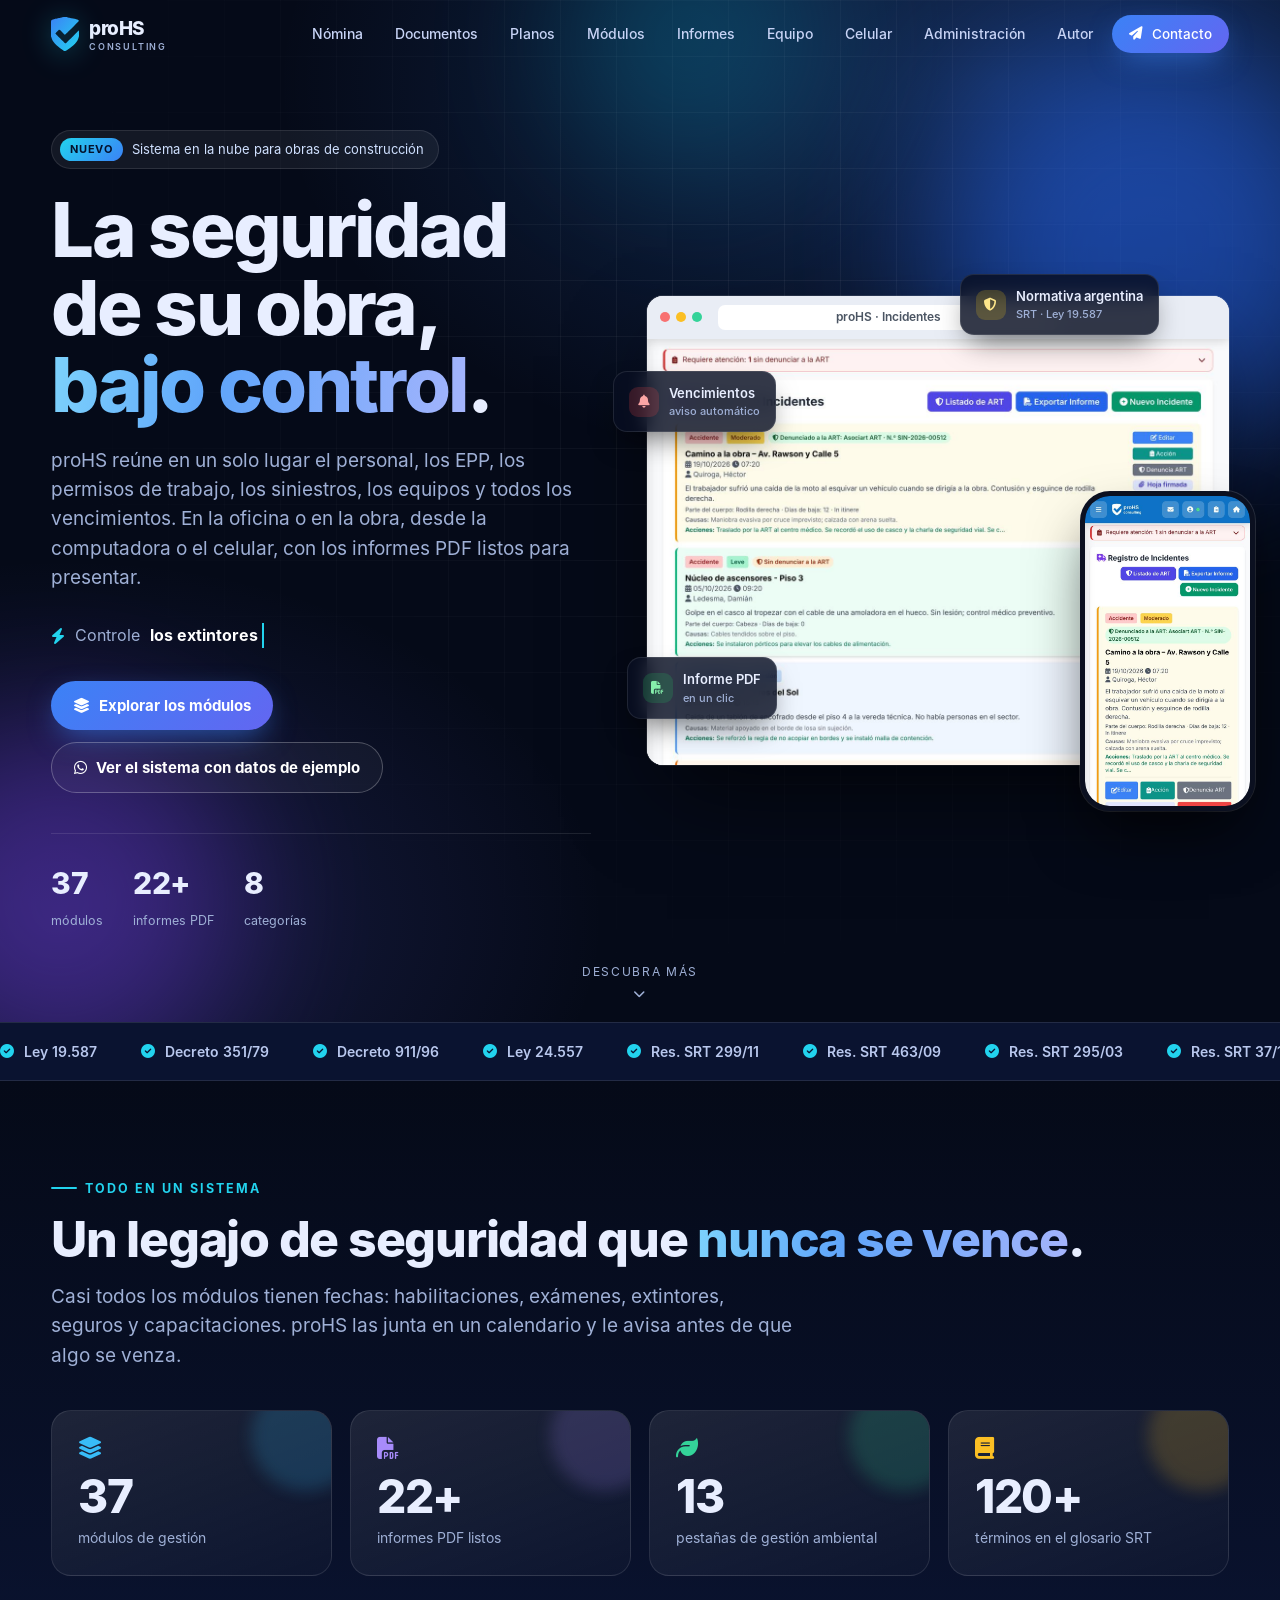
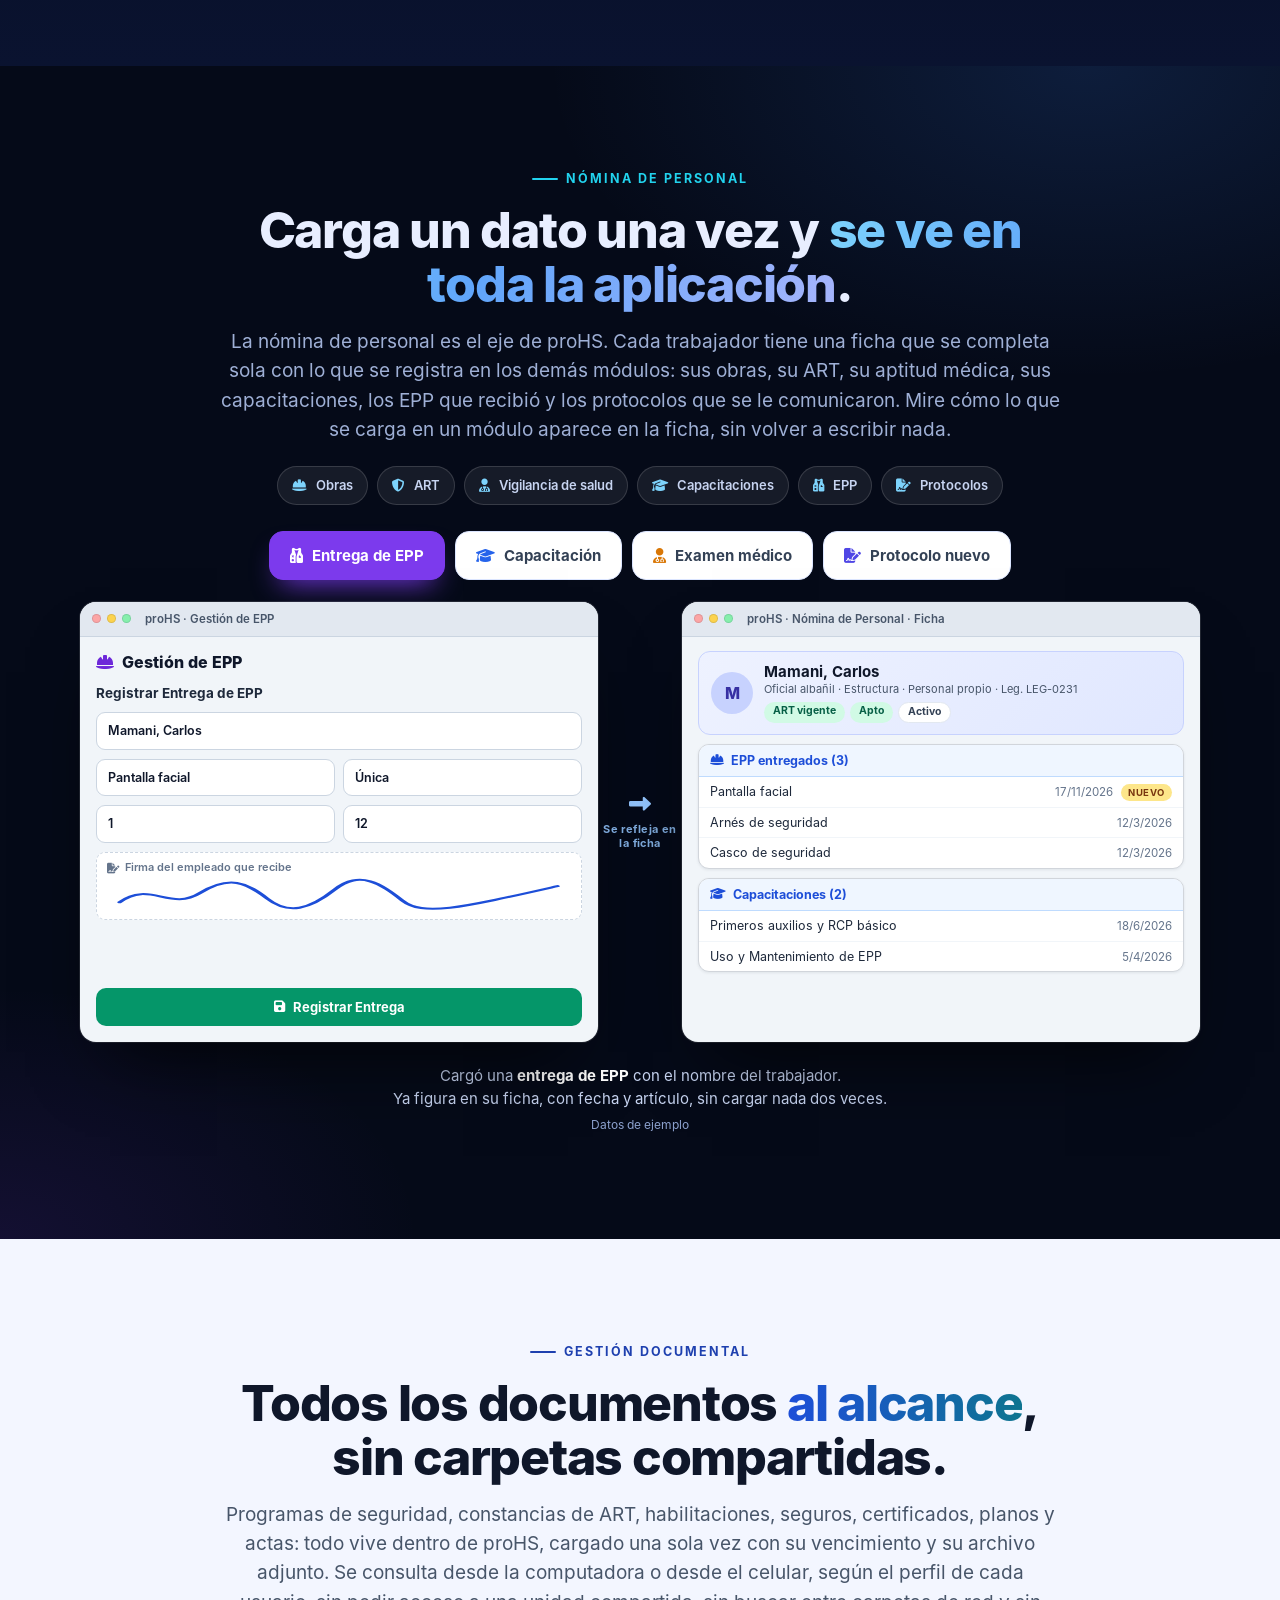
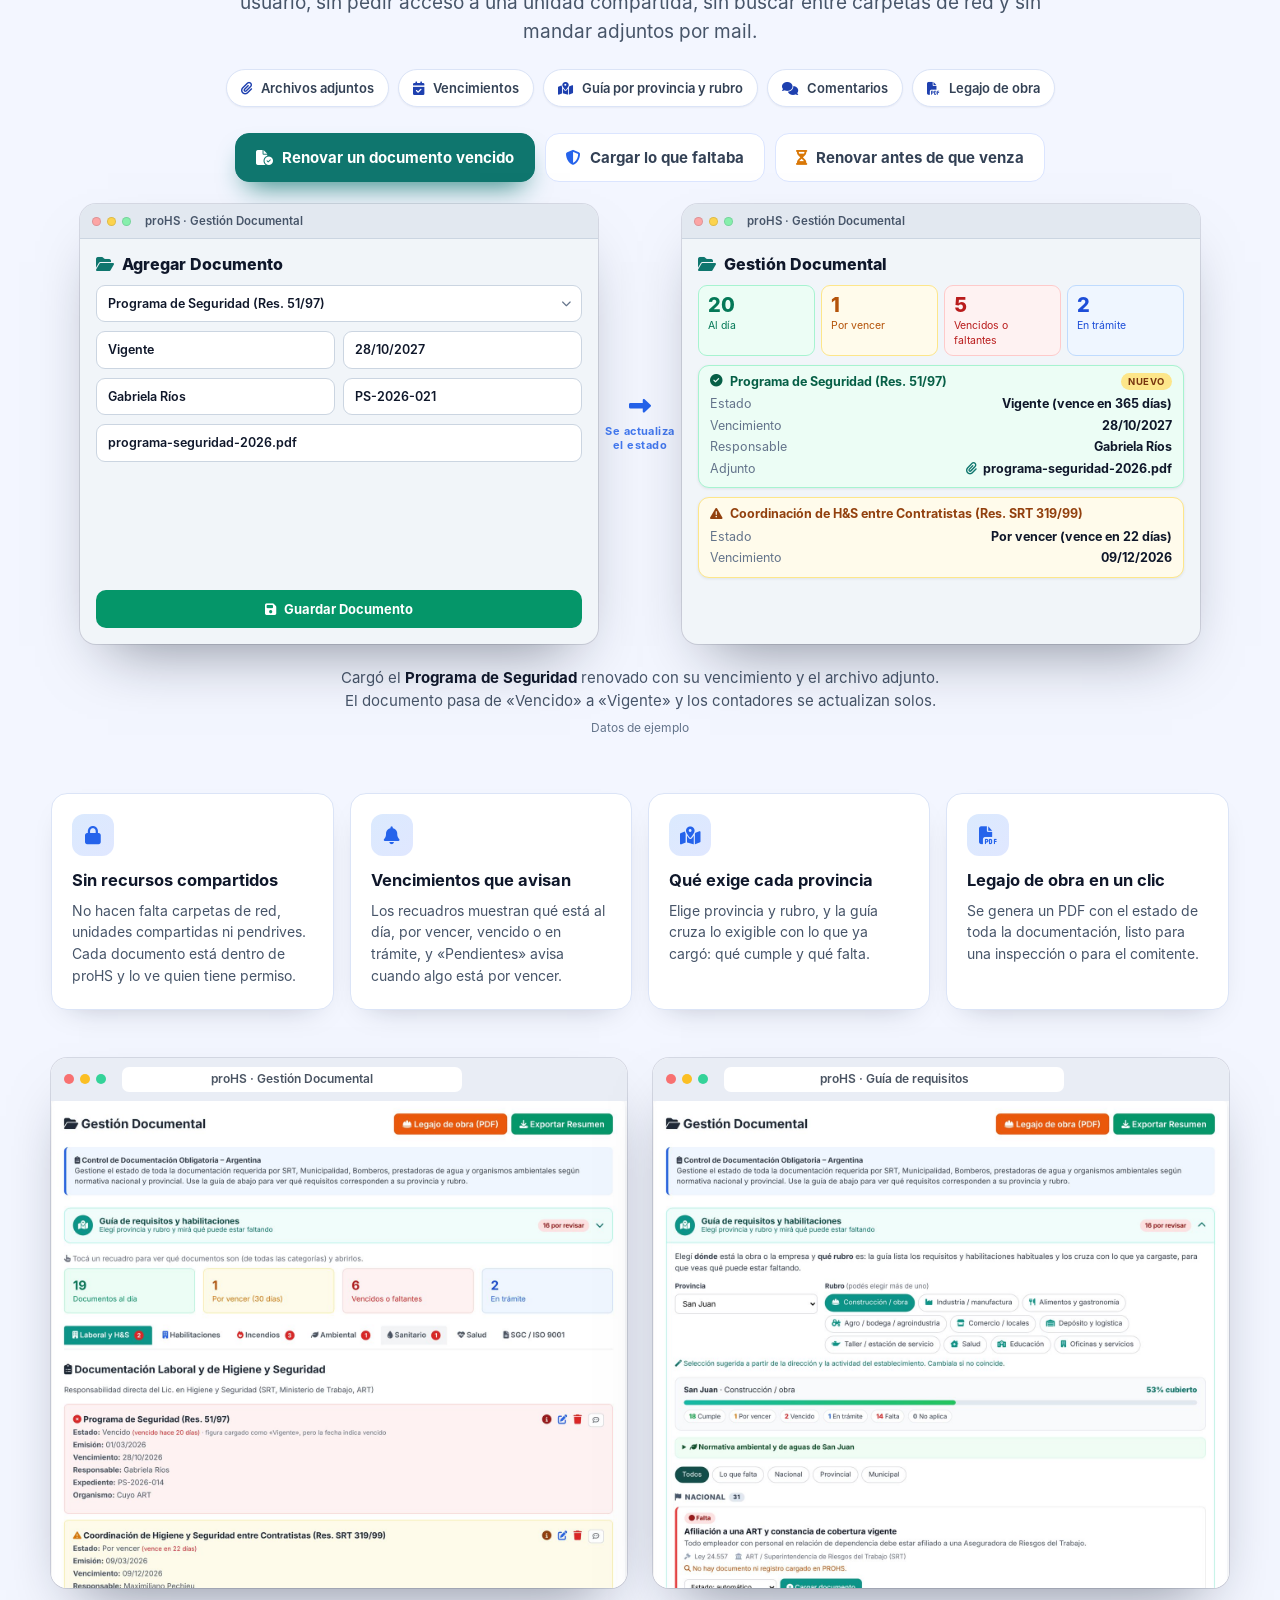
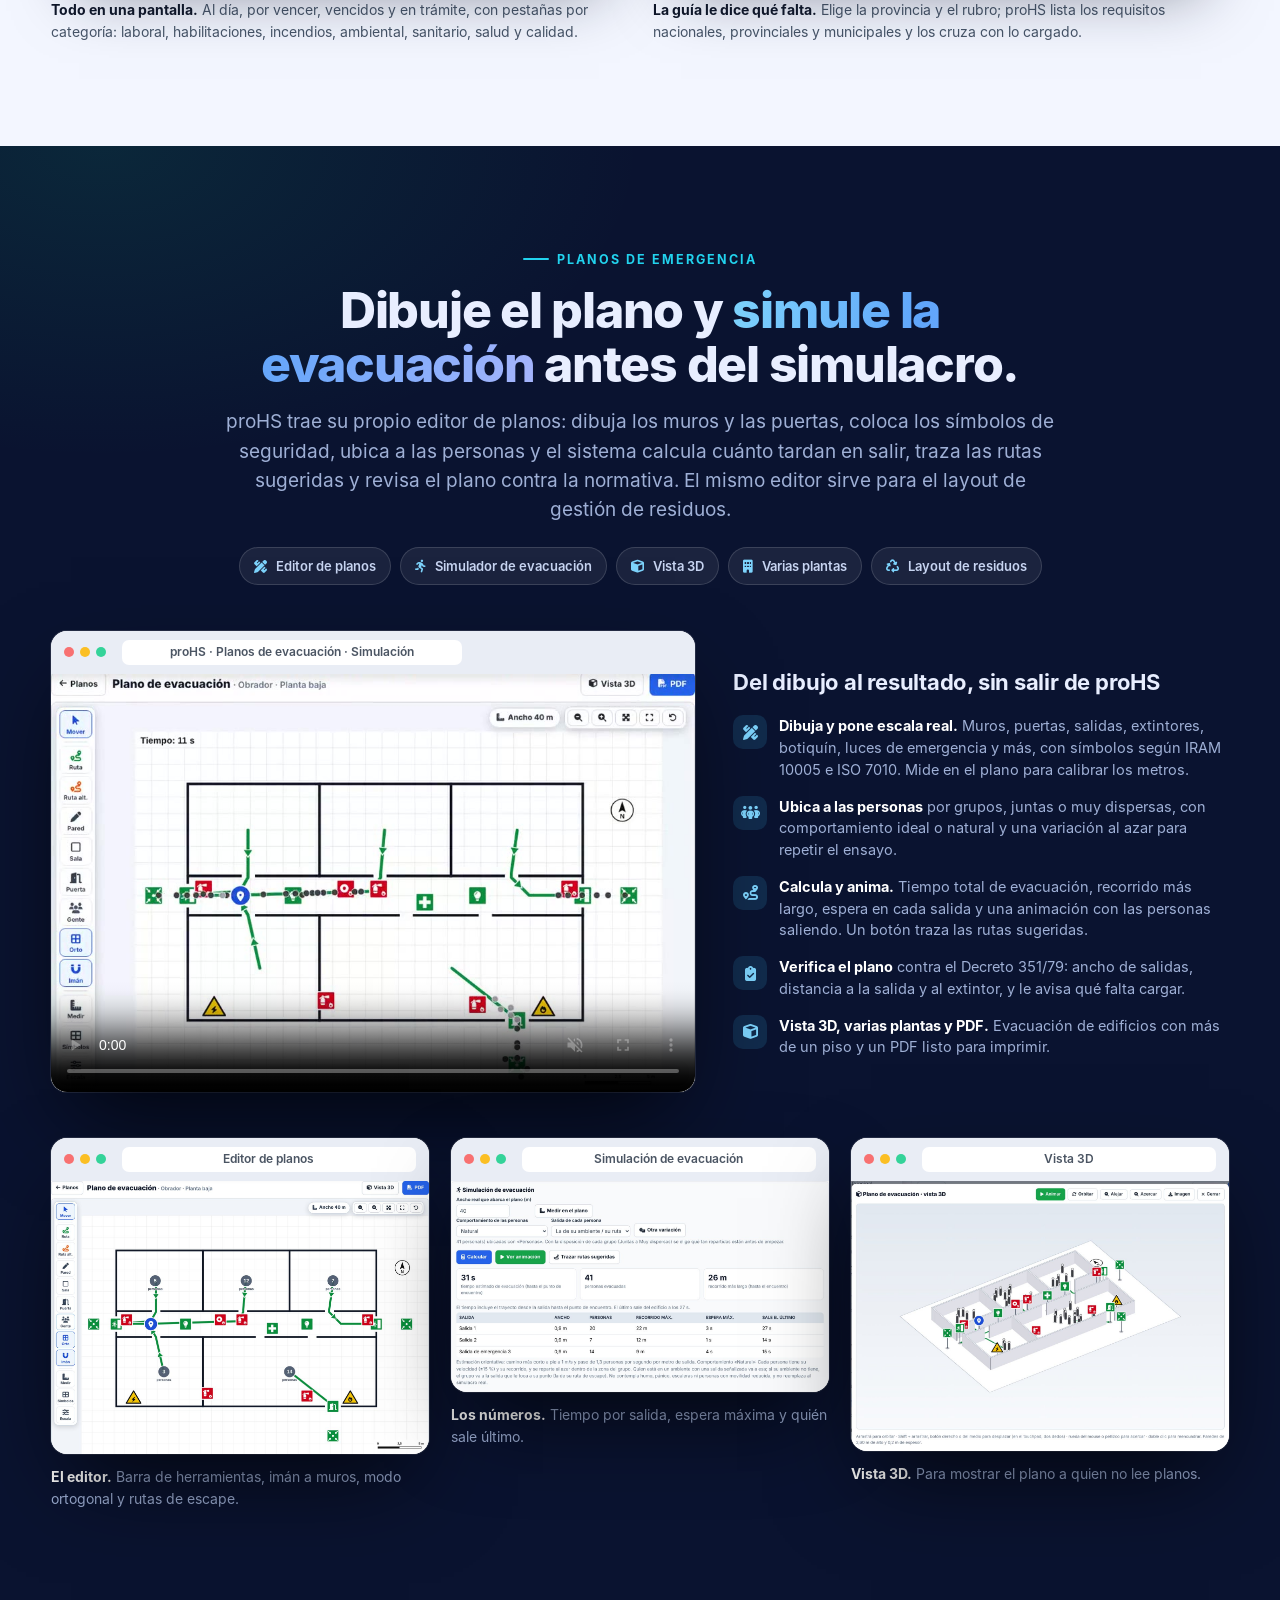
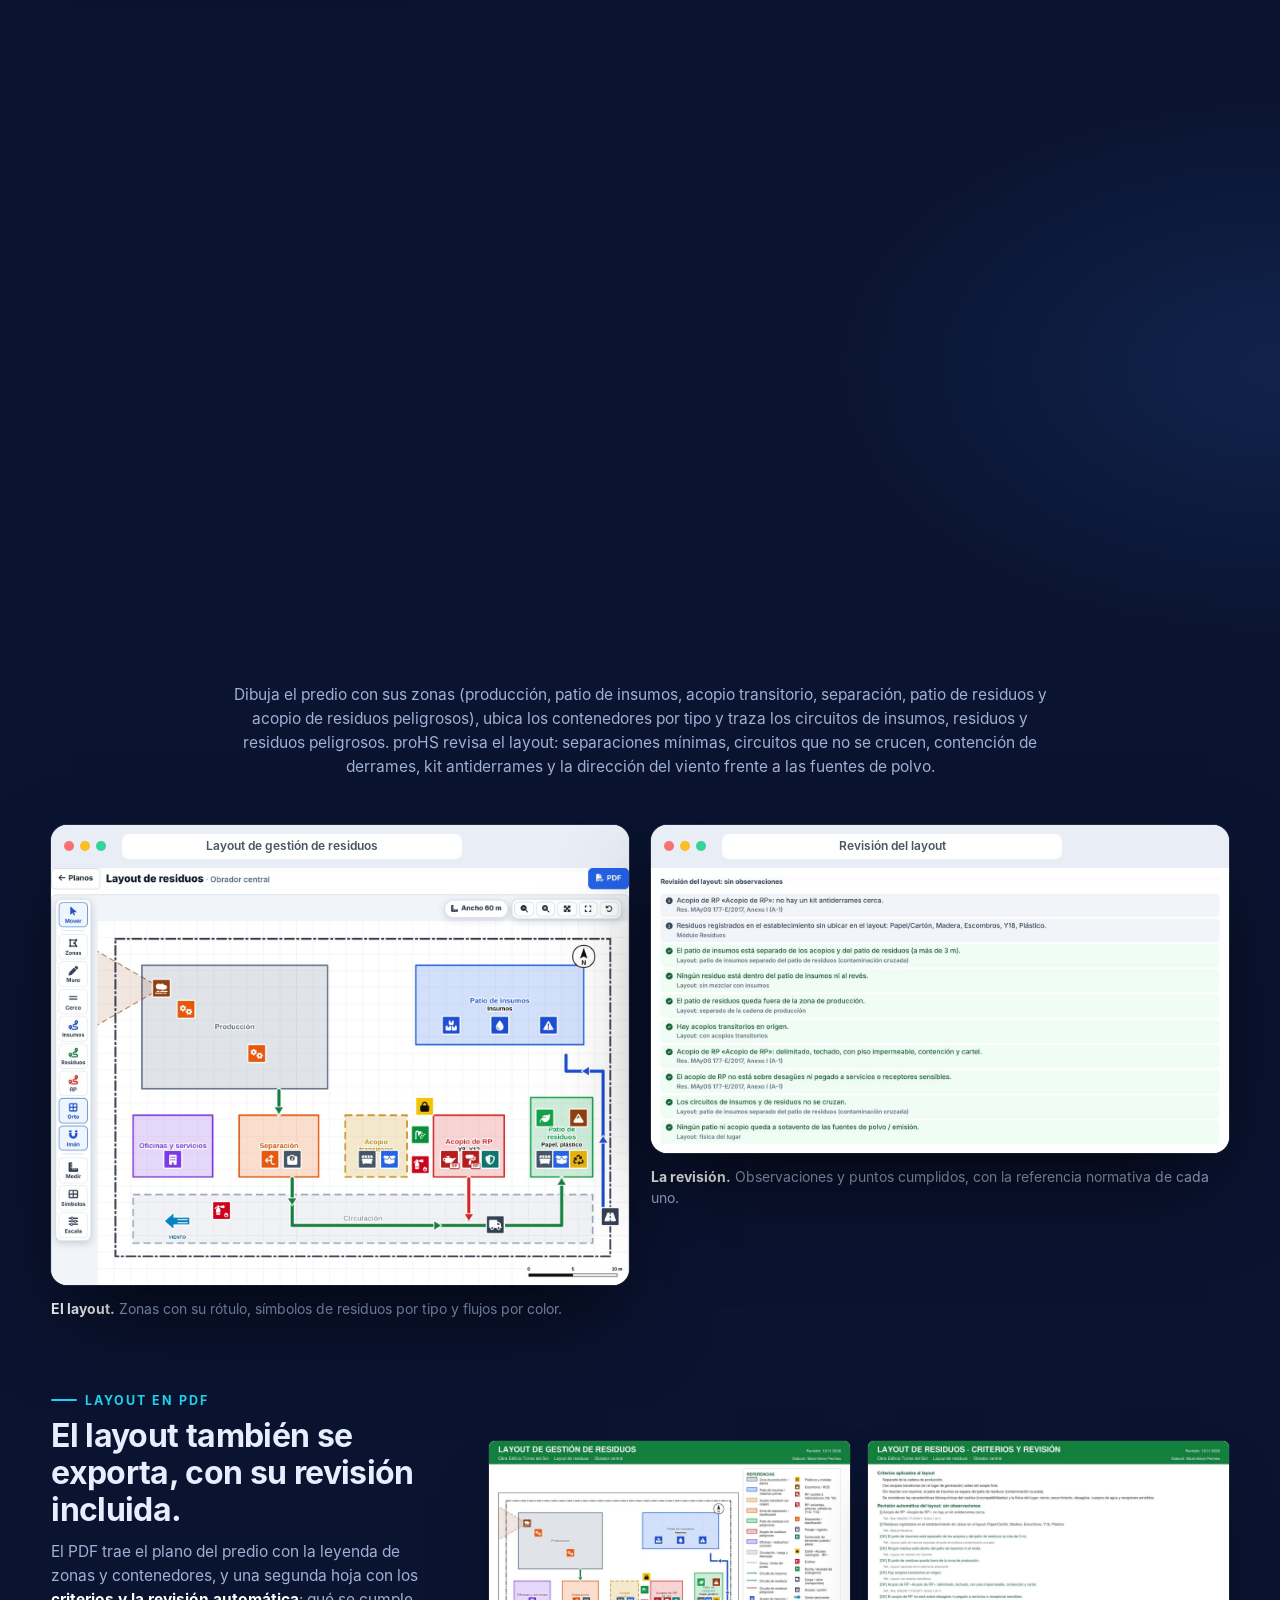
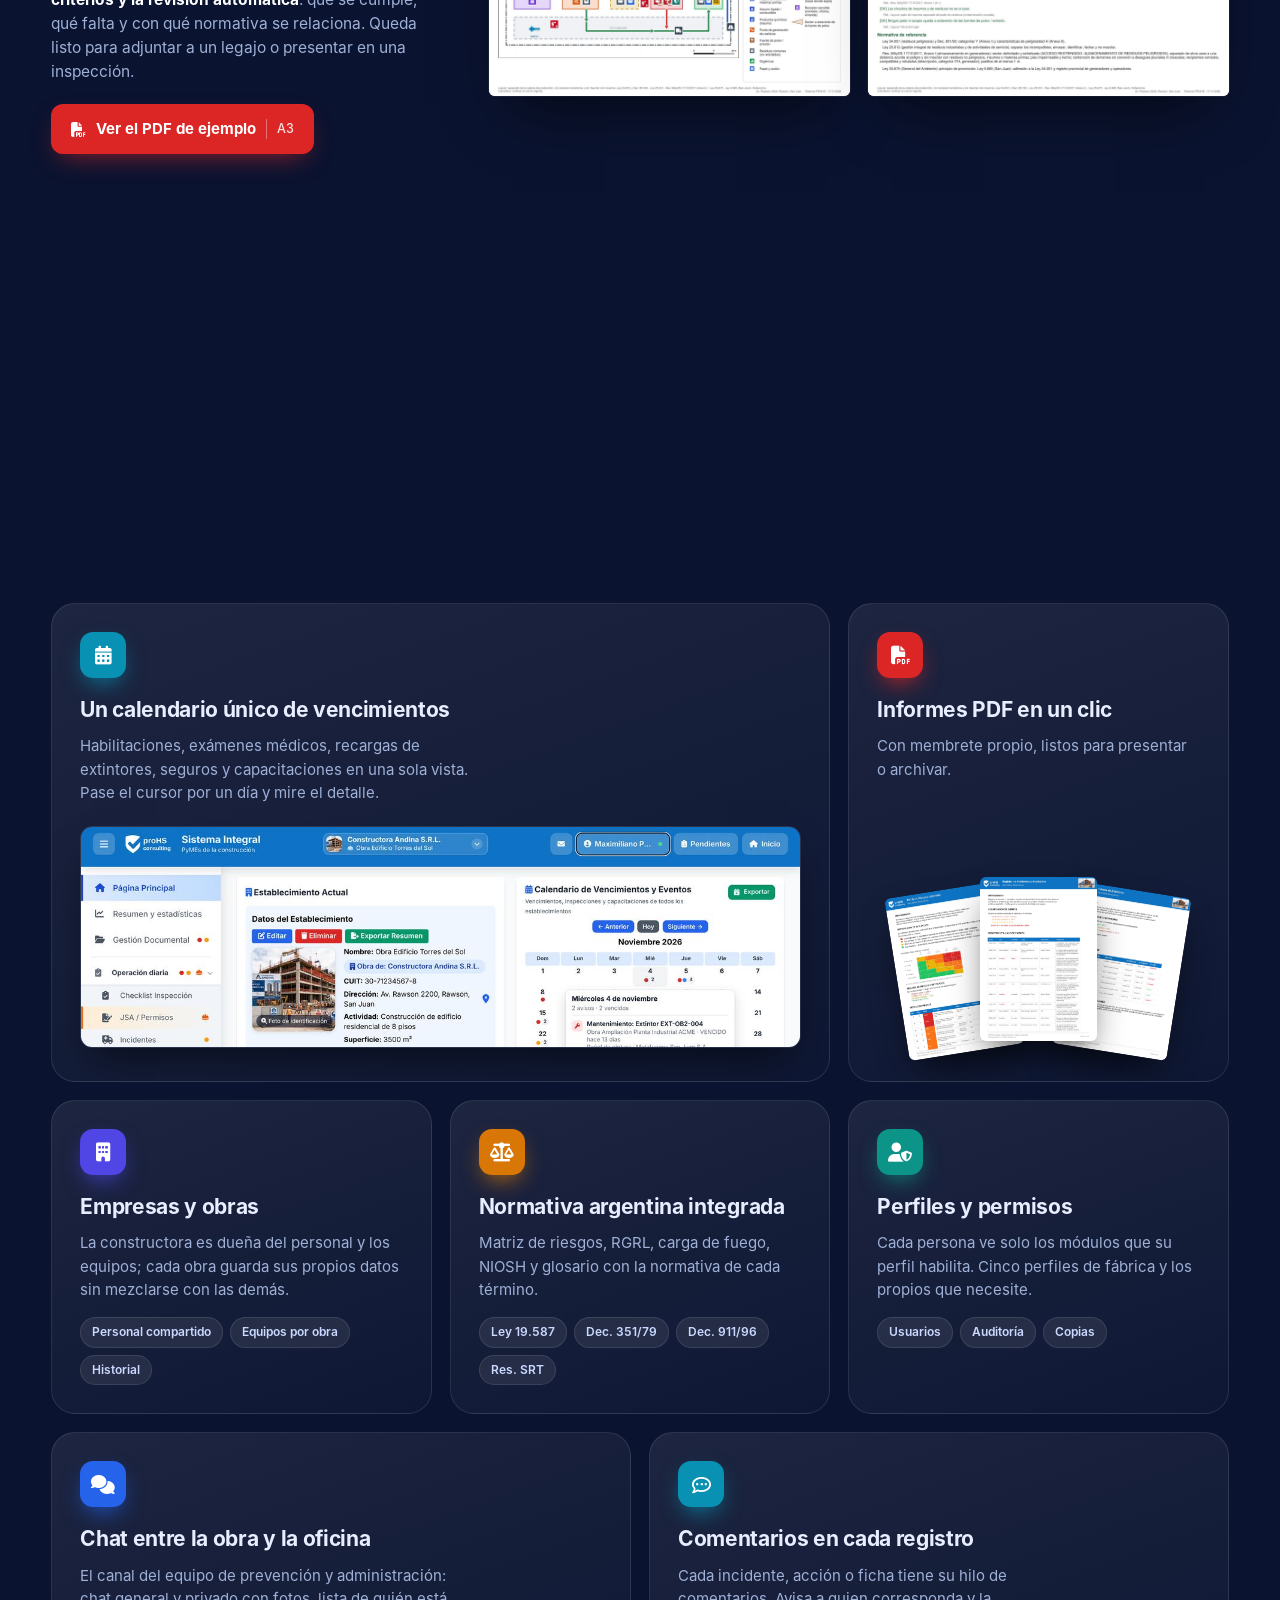
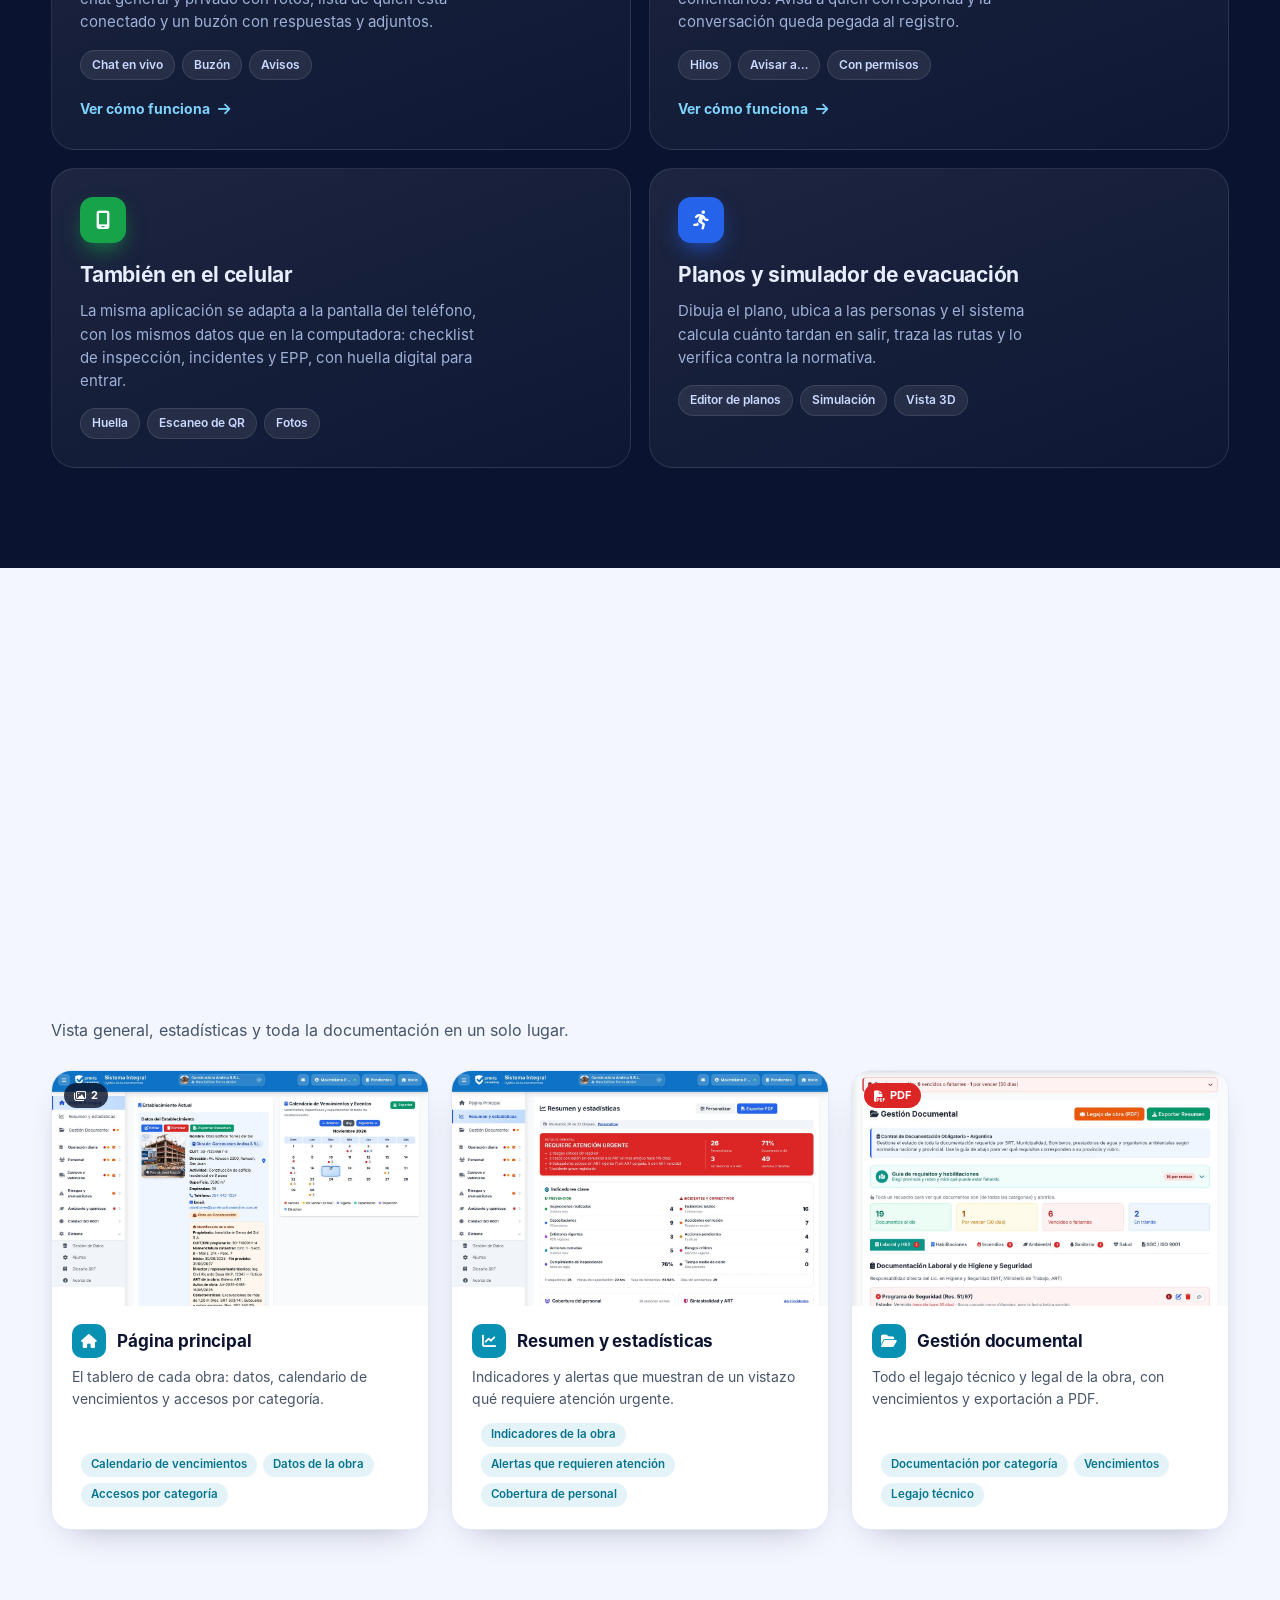
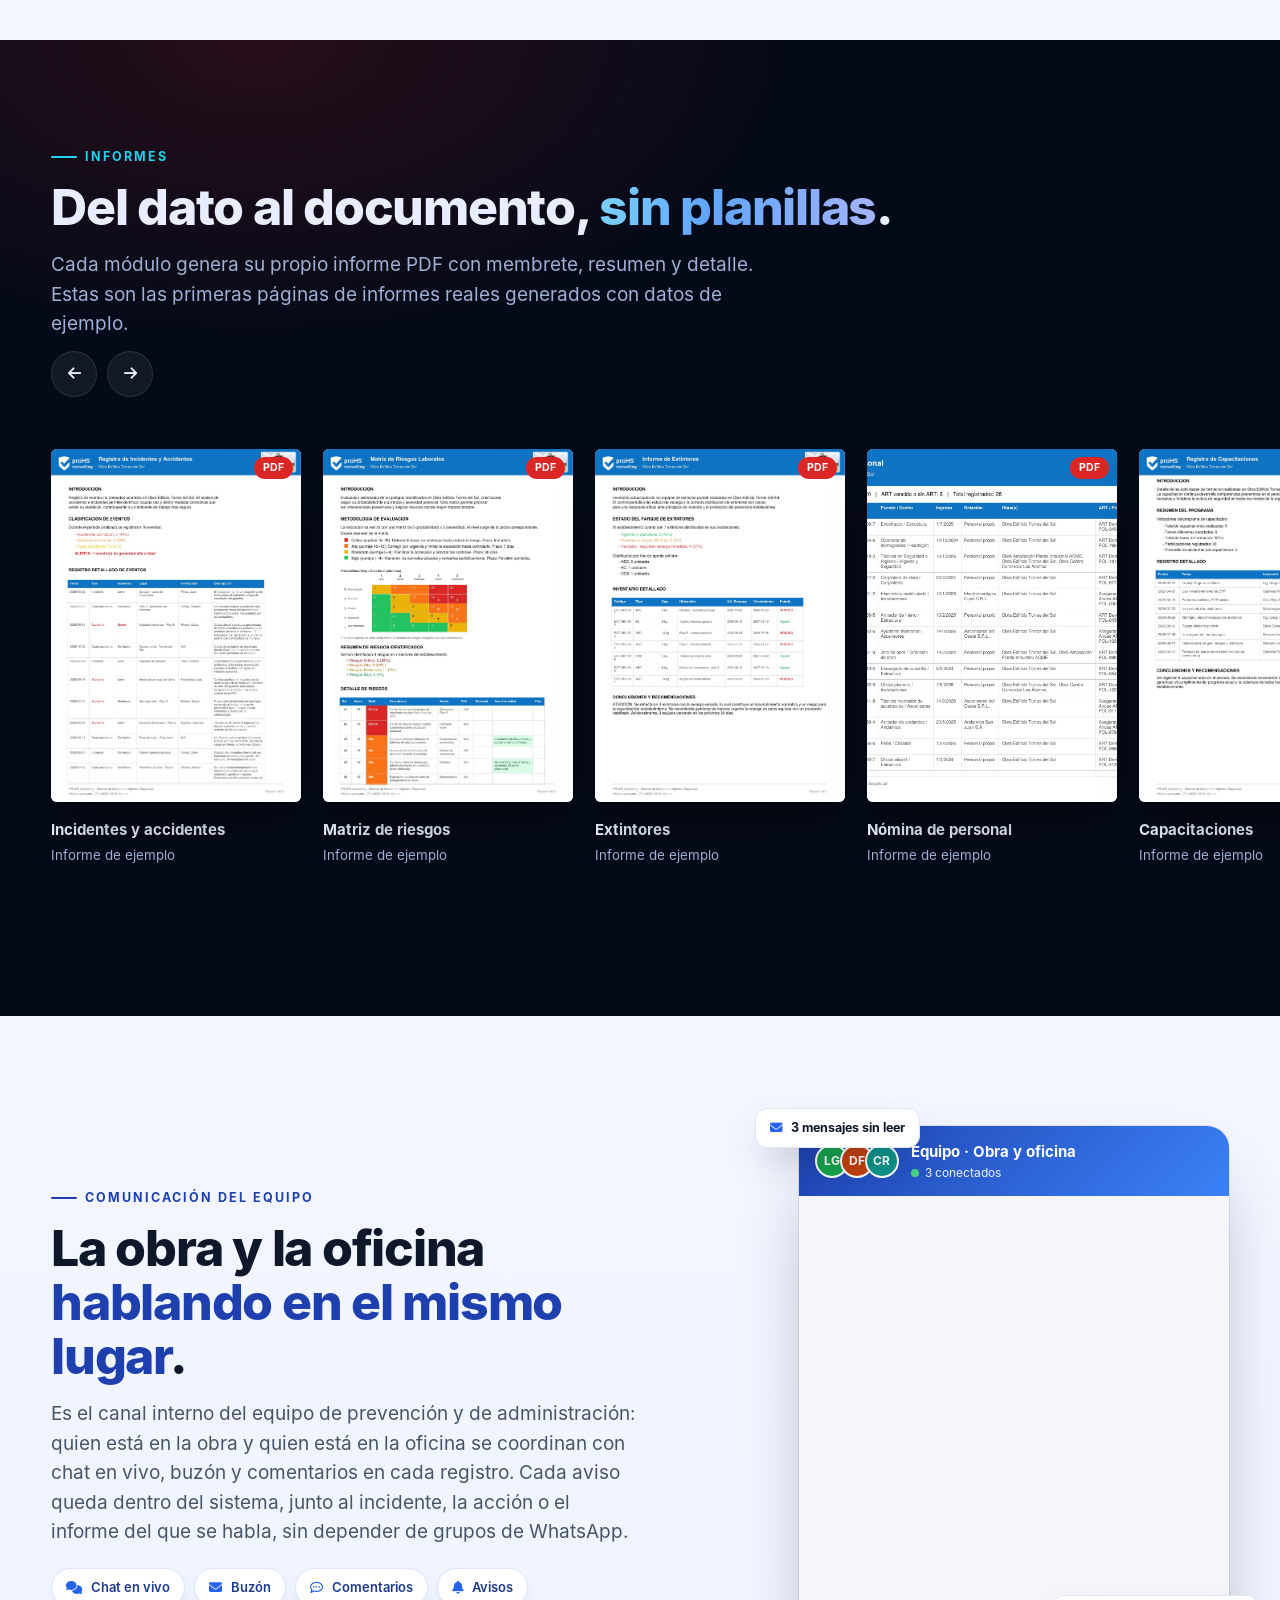
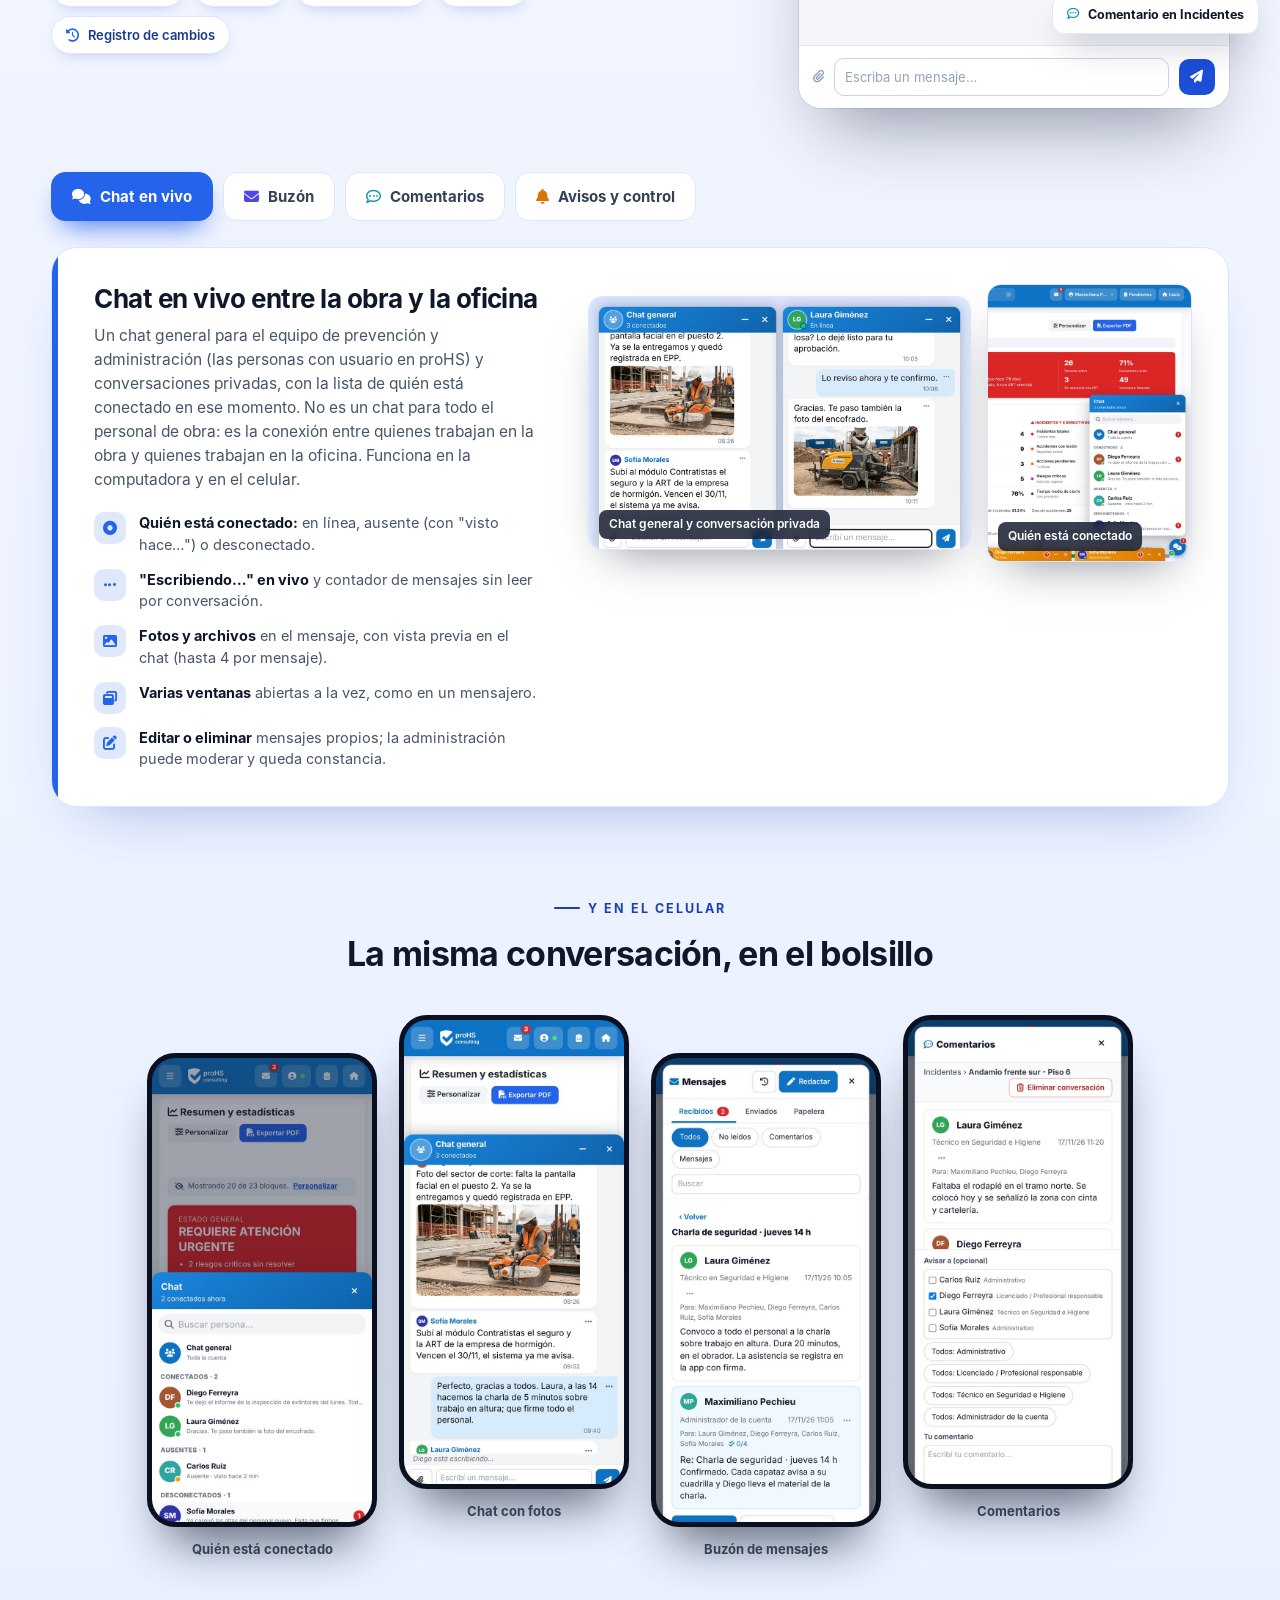
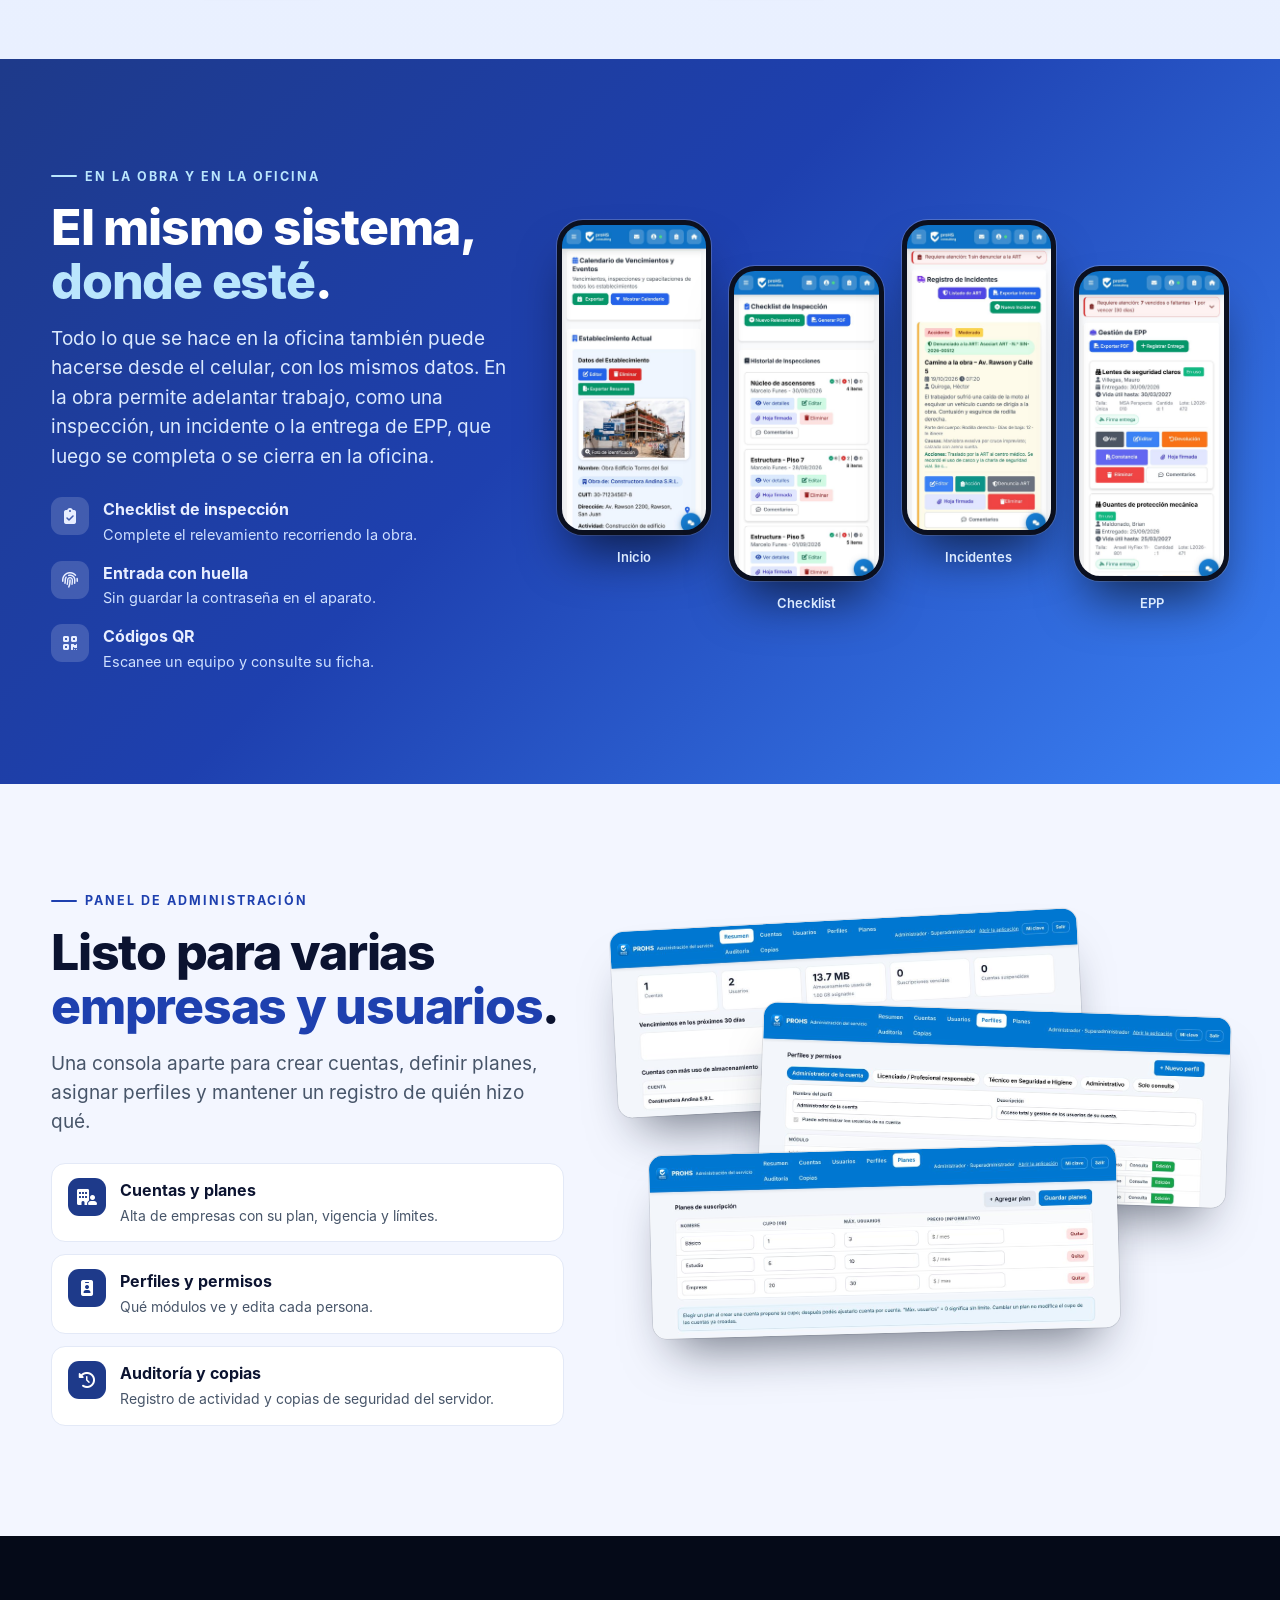
==== commit 995794fa: "Publicar sitio proHS" ====
--- a/index.html
+++ b/index.html
@@ -4,11 +4,11 @@
 <meta charset="utf-8">
 <meta name="viewport" content="width=device-width,initial-scale=1">
 <title>proHS · Seguridad e higiene en obras de construcción</title>
-<meta name="description" content="proHS reúne en un solo sistema personal, EPP, permisos de trabajo, siniestros, equipos y vencimientos de tu obra. 38 módulos, informes PDF y uso desde el celular.">
+<meta name="description" content="proHS reúne en un solo sistema personal, EPP, permisos de trabajo, siniestros, equipos y vencimientos de su empresa. 37 módulos, informes PDF y uso en la oficina y en la obra, desde la computadora o el celular.">
 <meta name="theme-color" content="#050a18">
 <meta property="og:type" content="website">
 <meta property="og:title" content="proHS · Seguridad e higiene en obras de construcción">
-<meta property="og:description" content="38 módulos, informes PDF listos y uso desde el celular. Pensado para PyMEs de la construcción de San Juan.">
+<meta property="og:description" content="37 módulos, informes PDF listos y uso desde el celular. Para la obra y la oficina, pensado para PyMEs de la construcción de San Juan.">
 <meta property="og:image" content="assets/img/og.jpg">
 <meta name="twitter:card" content="summary_large_image">
 <link rel="icon" type="image/svg+xml" href="assets/img/logo-mark.svg">
@@ -24,7 +24,7 @@
 <nav class="top" id="nav"><div class="wrap in">
   <a href="#top" class="logo"><img src="assets/img/logo-mark.svg" alt="" width="30" height="37"><div>proHS<small>consulting</small></div></a>
   <div class="links">
-    <a href="#modulos">Módulos</a><a href="#informes">Informes</a><a href="#equipo">Equipo</a><a href="#movil">Celular</a><a href="#admin">Administración</a><a href="#autor">Autor</a>
+    <a href="#nomina">Nómina</a><a href="#documentos">Documentos</a><a href="#planos">Planos</a><a href="#modulos">Módulos</a><a href="#informes">Informes</a><a href="#equipo">Equipo</a><a href="#movil">Celular</a><a href="#admin">Administración</a><a href="#autor">Autor</a>
     <a href="#contacto" class="btn pri sm"><i class="fa-solid fa-paper-plane"></i> Contacto</a>
   </div>
 </div></nav>
@@ -35,15 +35,15 @@
   <div class="wrap">
     <div>
       <div class="pill rv"><b>NUEVO</b> Sistema en la nube para obras de construcción</div>
-      <h1 class="rv" style="--d:.08s">La seguridad de tu obra, <span class="grad">bajo control</span>.</h1>
-      <p class="lead rv" style="--d:.16s">proHS reúne en un solo lugar el personal, los EPP, los permisos de trabajo, los siniestros, los equipos y todos los vencimientos. Desde la computadora o el celular, con los informes PDF listos para presentar.</p>
-      <div class="rot rv" style="--d:.22s"><i class="fa-solid fa-bolt"></i> Controlá <span id="rot"></span></div>
+      <h1 class="rv" style="--d:.08s">La seguridad de su obra, <span class="grad">bajo control</span>.</h1>
+      <p class="lead rv" style="--d:.16s">proHS reúne en un solo lugar el personal, los EPP, los permisos de trabajo, los siniestros, los equipos y todos los vencimientos. En la oficina o en la obra, desde la computadora o el celular, con los informes PDF listos para presentar.</p>
+      <div class="rot rv" style="--d:.22s"><i class="fa-solid fa-bolt"></i> Controle <span id="rot"></span></div>
       <div class="cta rv" style="--d:.28s">
         <a class="btn pri" href="#modulos"><i class="fa-solid fa-layer-group"></i> Explorar los módulos</a>
-        <a class="btn gho" href="#contacto"><i class="fa-brands fa-whatsapp"></i> Pedir una demo</a>
+        <a class="btn gho" href="#contacto"><i class="fa-brands fa-whatsapp"></i> Ver el sistema con datos de ejemplo</a>
       </div>
       <div class="hstats rv" style="--d:.34s">
-        <div><b data-count="38">0</b><span>módulos</span></div>
+        <div><b data-count="37">0</b><span>módulos</span></div>
         <div><b data-count="22" data-plus="+">0</b><span>informes PDF</span></div>
         <div><b data-count="8">0</b><span>categorías</span></div>
       </div>
@@ -64,7 +64,7 @@
       <div class="chipf c3"><i class="fa-solid fa-shield-halved"></i><div>Normativa argentina<small>SRT · Ley 19.587</small></div></div>
     </div>
   </div>
-  <div class="scrollhint">Descubrí más <i class="fa-solid fa-chevron-down"></i></div>
+  <div class="scrollhint">Descubra más <i class="fa-solid fa-chevron-down"></i></div>
 </header>
 
 <!-- MARQUEE -->
@@ -74,24 +74,328 @@
 <section class="stats"><div class="wrap">
   <span class="eyebrow rv">Todo en un sistema</span>
   <h2 class="title rv" style="--d:.06s">Un legajo de seguridad que <span class="grad">nunca se vence</span>.</h2>
-  <p class="lead rv" style="--d:.12s">Casi todos los módulos tienen fechas: habilitaciones, exámenes, extintores, seguros y capacitaciones. proHS las junta en un calendario y te avisa antes de que algo se venza.</p>
+  <p class="lead rv" style="--d:.12s">Casi todos los módulos tienen fechas: habilitaciones, exámenes, extintores, seguros y capacitaciones. proHS las junta en un calendario y le avisa antes de que algo se venza.</p>
   <div class="sgrid">
-    <div class="sbox rv z" style="--c:#38bdf8"><i class="fa-solid fa-layer-group"></i><b data-count="38">0</b><span>módulos de gestión</span></div>
+    <div class="sbox rv z" style="--c:#38bdf8"><i class="fa-solid fa-layer-group"></i><b data-count="37">0</b><span>módulos de gestión</span></div>
     <div class="sbox rv z" style="--c:#a78bfa;--d:.08s"><i class="fa-solid fa-file-pdf"></i><b data-count="22" data-plus="+">0</b><span>informes PDF listos</span></div>
     <div class="sbox rv z" style="--c:#34d399;--d:.16s"><i class="fa-solid fa-leaf"></i><b data-count="13">0</b><span>pestañas de gestión ambiental</span></div>
     <div class="sbox rv z" style="--c:#fbbf24;--d:.24s"><i class="fa-solid fa-book"></i><b data-count="120" data-plus="+">0</b><span>términos en el glosario SRT</span></div>
   </div>
 </div></section>
+<!-- NÓMINA: lo que se carga en un módulo se refleja en la ficha -->
+<section class="nomina" id="nomina"><div class="wrap">
+  <div class="nmh">
+    <span class="eyebrow rv">Nómina de personal</span>
+    <h2 class="title rv" style="--d:.06s">Carga un dato una vez y <span class="grad">se ve en toda la aplicación</span>.</h2>
+    <p class="lead rv" style="--d:.12s">La nómina de personal es el eje de proHS. Cada trabajador tiene una ficha que se completa sola con lo que se registra en los demás módulos: sus obras, su ART, su aptitud médica, sus capacitaciones, los EPP que recibió y los protocolos que se le comunicaron. Mire cómo lo que se carga en un módulo aparece en la ficha, sin volver a escribir nada.</p>
+    <div class="tpills rv" style="--d:.18s"><span><i class="fa-solid fa-helmet-safety"></i> Obras</span><span><i class="fa-solid fa-shield-halved"></i> ART</span><span><i class="fa-solid fa-user-doctor"></i> Vigilancia de salud</span><span><i class="fa-solid fa-graduation-cap"></i> Capacitaciones</span><span><i class="fa-solid fa-vest-patches"></i> EPP</span><span><i class="fa-solid fa-file-signature"></i> Protocolos</span></div>
+  </div>
+  <div class="ttabs nmt rv" id="nmt" role="tablist" aria-label="Elegir ejemplo" style="--d:.2s">
+    <button class="on" data-s="0" style="--c:#7c3aed" role="tab"><i class="fa-solid fa-vest-patches"></i> Entrega de EPP</button>
+    <button data-s="1" style="--c:#2563eb" role="tab"><i class="fa-solid fa-graduation-cap"></i> Capacitación</button>
+    <button data-s="2" style="--c:#d97706" role="tab"><i class="fa-solid fa-user-doctor"></i> Examen médico</button>
+    <button data-s="3" style="--c:#4f46e5" role="tab"><i class="fa-solid fa-file-signature"></i> Protocolo nuevo</button>
+  </div>
+  <div class="nmst rv" style="--d:.25s" id="nmst" aria-label="Ejemplo animado: un dato cargado en un módulo aparece en la ficha del trabajador">
+    <div class="win wl" id="wl">
+      <!-- 0 · EPP -->
+      <div class="lp on" data-s="0">
+        <div class="wb"><i></i><i></i><i></i><span>proHS · Gestión de EPP</span></div>
+        <div class="wbd">
+          <div class="mh"><i class="fa-solid fa-helmet-safety" style="color:#6d28d9"></i> Gestión de EPP</div>
+          <div class="ft">Registrar Entrega de EPP</div>
+          <div class="fld" data-step data-t="Mamani, Carlos"><span class="phd">Empleado (elija de la nómina) *</span><span class="tx"></span></div>
+          <div class="g2"><div class="fld" data-step data-t="Pantalla facial"><span class="phd">Artículo EPP *</span><span class="tx"></span></div><div class="fld" data-step data-t="Única"><span class="phd">Talla</span><span class="tx"></span></div></div>
+          <div class="g2"><div class="fld" data-step data-t="1"><span class="phd">Cantidad *</span><span class="tx"></span></div><div class="fld" data-step data-t="12"><span class="phd">Vida útil (meses)</span><span class="tx"></span></div></div>
+          <div class="sg" data-step="sig"><small><i class="fa-solid fa-file-signature"></i> Firma del empleado que recibe</small><svg viewBox="0 0 220 44" preserveAspectRatio="none"><path d="M6 30 C20 6 30 40 44 20 S66 8 76 26 S96 38 108 16 S130 10 140 28 S168 36 214 12" pathLength="1"/></svg></div>
+          <button type="button" class="bt g" data-step="btn"><i class="fa-solid fa-floppy-disk"></i> Registrar Entrega</button>
+        </div>
+        <div class="tst"><i class="fa-solid fa-circle-check"></i> Entrega registrada</div>
+      </div>
+      <!-- 1 · Capacitación -->
+      <div class="lp" data-s="1">
+        <div class="wb"><i></i><i></i><i></i><span>proHS · Capacitaciones</span></div>
+        <div class="wbd">
+          <div class="mh"><i class="fa-solid fa-graduation-cap" style="color:#1d4ed8"></i> Capacitaciones</div>
+          <div class="ft">Nueva Capacitación</div>
+          <div class="fld" data-step data-t="Trabajo seguro en altura"><span class="phd">Título de la capacitación *</span><span class="tx"></span></div>
+          <div class="g2"><div class="fld" data-step data-t="2"><span class="phd">Duración (hs) *</span><span class="tx"></span></div><div class="fld" data-step data-t="Téc. M. Vega"><span class="phd">Instructor *</span><span class="tx"></span></div></div>
+          <div class="cks"><small>Asistentes (de la nómina de personal)</small>
+            <label class="ck"><i class="ckb"></i> Godoy, Ramón</label>
+            <label class="ck" data-step="ck"><i class="ckb"></i> Mamani, Carlos</label>
+            <label class="ck"><i class="ckb"></i> Pérez, Juan</label></div>
+          <div class="cks"><small>Protocolos que se explican</small><label class="ck" data-step="ck"><i class="ckb"></i> <b class="mono">PRC-001</b> Rev. 02 — Trabajo en altura</label></div>
+          <button type="button" class="bt b" data-step="btn"><i class="fa-solid fa-floppy-disk"></i> Guardar capacitación</button>
+        </div>
+        <div class="tst"><i class="fa-solid fa-circle-check"></i> Capacitación guardada</div>
+      </div>
+      <!-- 2 · Examen -->
+      <div class="lp" data-s="2">
+        <div class="wb"><i></i><i></i><i></i><span>proHS · Vigilancia de Salud</span></div>
+        <div class="wbd">
+          <div class="mh"><i class="fa-solid fa-heart-pulse" style="color:#be123c"></i> Vigilancia de Salud</div>
+          <div class="ft">Nuevo Examen Médico</div>
+          <div class="fld sel" data-step data-t="Mamani, Carlos"><span class="phd">Elegir de la nómina de personal...</span><span class="tx"></span><i class="fa-solid fa-chevron-down"></i></div>
+          <div class="g2"><div class="fld sel" data-step data-t="Periódico"><span class="phd">Tipo de examen *</span><span class="tx"></span><i class="fa-solid fa-chevron-down"></i></div><div class="fld sel" data-step data-t="Apto"><span class="phd">Resultado</span><span class="tx"></span><i class="fa-solid fa-chevron-down"></i></div></div>
+          <div class="g2"><div class="fld" data-step data-t="17/11/2026"><span class="phd">Fecha del examen</span><span class="tx"></span></div><div class="fld" data-step data-t="17/11/2027"><span class="phd">Próximo control</span><span class="tx"></span></div></div>
+          <div class="note"><i class="fa-solid fa-lock"></i> Los datos de salud quedan protegidos: solo los ven los perfiles autorizados.</div>
+          <button type="button" class="bt g" data-step="btn"><i class="fa-solid fa-floppy-disk"></i> Guardar examen</button>
+        </div>
+        <div class="tst"><i class="fa-solid fa-circle-check"></i> Examen registrado</div>
+      </div>
+      <!-- 3 · Protocolo -->
+      <div class="lp" data-s="3">
+        <div class="wb"><i></i><i></i><i></i><span>proHS · Protocolos y procedimientos</span></div>
+        <div class="wbd">
+          <div class="mh"><i class="fa-solid fa-file-signature" style="color:#4338ca"></i> Protocolos y procedimientos</div>
+          <div class="ft">Nuevo documento</div>
+          <div class="g2"><div class="fld" data-step data-t="PRC-005"><span class="phd">Código *</span><span class="tx"></span></div><div class="fld" data-step data-t="00"><span class="phd">Revisión</span><span class="tx"></span></div></div>
+          <div class="fld" data-step data-t="Trabajo en espacios confinados"><span class="phd">Título *</span><span class="tx"></span></div>
+          <div class="fld sel" data-step data-t="Vigente"><span class="phd">Estado</span><span class="tx"></span><i class="fa-solid fa-chevron-down"></i></div>
+          <div class="note"><i class="fa-solid fa-paperclip"></i> El archivo del procedimiento se adjunta al documento.</div>
+          <button type="button" class="bt b" data-step="btn"><i class="fa-solid fa-floppy-disk"></i> Guardar</button>
+        </div>
+        <div class="tst"><i class="fa-solid fa-circle-check"></i> Documento guardado</div>
+      </div>
+    </div>
+
+    <div class="nmlk" aria-hidden="true"><i class="fa-solid fa-right-long"></i><span>Se refleja en la ficha</span></div>
+
+    <div class="win wr" id="wr">
+      <!-- 0 · EPP -->
+      <div class="rp on" data-s="0">
+        <div class="wb"><i></i><i></i><i></i><span>proHS · Nómina de Personal · Ficha</span></div>
+        <div class="wbd"><div class="fh"><span class="fav">M</span><div><b>Mamani, Carlos</b><small>Oficial albañil · Estructura · Personal propio · Leg. LEG-0231</small><div class="chs"><span class="ch g">ART vigente</span><span class="ch g">Apto</span><span class="ch n">Activo</span></div></div></div>
+          <section class="cd blue" data-fly><header><i class="fa-solid fa-hard-hat"></i><span>EPP entregados (<span class="bf">2</span><span class="af">3</span>)</span></header><ul>
+            <li class="af nw"><span>Pantalla facial</span><em>17/11/2026</em><b class="nuevo">Nuevo</b></li>
+            <li class=""><span>Arnés de seguridad</span><em>12/3/2026</em></li><li class=""><span>Casco de seguridad</span><em>12/3/2026</em></li></ul></section>
+          <section class="cd blue"><header><i class="fa-solid fa-graduation-cap"></i> Capacitaciones (2)</header><ul><li class=""><span>Primeros auxilios y RCP básico</span><em>18/6/2026</em></li><li class=""><span>Uso y Mantenimiento de EPP</span><em>5/4/2026</em></li></ul></section>
+        </div>
+      </div>
+      <!-- 1 · Capacitación -->
+      <div class="rp" data-s="1">
+        <div class="wb"><i></i><i></i><i></i><span>proHS · Nómina de Personal · Ficha</span></div>
+        <div class="wbd"><div class="fh"><span class="fav">M</span><div><b>Mamani, Carlos</b><small>Oficial albañil · Estructura · Personal propio · Leg. LEG-0231</small><div class="chs"><span class="ch g">ART vigente</span><span class="ch g">Apto</span><span class="ch n">Activo</span></div></div></div>
+          <section class="cd blue" data-fly><header><i class="fa-solid fa-graduation-cap"></i><span>Capacitaciones (<span class="bf">2</span><span class="af">3</span>)</span></header><ul>
+            <li class="af nw"><span>Trabajo seguro en altura</span><em>17/11/2026</em><b class="nuevo">Nuevo</b></li><li class=""><span>Primeros auxilios y RCP básico</span><em>18/6/2026</em></li><li class=""><span>Uso y Mantenimiento de EPP</span><em>5/4/2026</em></li></ul></section>
+          <section class="cd ind"><header><i class="fa-solid fa-book"></i> Protocolos y procedimientos vigentes</header><ul class="pr">
+            <li><span><b class="mono">INS-004</b> Rev. 00 — Hormigonado con bomba y vibrado</span><span class="ch g">Al día · Rev. 00</span></li>
+            <li class="chg"><span><b class="mono">PRC-001</b> Rev. 02 — Trabajo en altura</span><span class="bf ch r">Sin capacitar ni notificar</span><span class="af ch g nw">Al día · Rev. 02 · 17/11/2026</span></li></ul></section>
+        </div>
+      </div>
+      <!-- 2 · Examen -->
+      <div class="rp" data-s="2">
+        <div class="wb"><i></i><i></i><i></i><span>proHS · Nómina de Personal · Ficha</span></div>
+        <div class="wbd"><div class="fh"><span class="fav">M</span><div><b>Mamani, Carlos</b><small>Oficial albañil · Estructura · Personal propio · Leg. LEG-0231</small><div class="chs"><span class="ch g">ART vigente</span><span class="ch r bf">Sin examen médico</span><span class="ch g af">Apto</span><span class="ch n">Activo</span></div></div></div>
+          <section class="cd yel" data-fly><header><i class="fa-solid fa-user-doctor"></i> Aptitud médica</header>
+            <p class="warnp bf"><i class="fa-solid fa-triangle-exclamation"></i> No hay examen cargado en el módulo Médico para este trabajador.</p>
+            <dl class="af nw"><div><dt>Último examen</dt><dd>17/11/2026 (Periódico)</dd></div><div><dt>Resultado</dt><dd>Apto</dd></div><div><dt>Próximo control</dt><dd>17/11/2027</dd></div></dl></section>
+          <section class="cd grn"><header><i class="fa-solid fa-shield-halved"></i> ART</header>
+            <dl><div><dt>Aseguradora</dt><dd>Cuyo ART</dd></div><div><dt>Vigencia</dt><dd>1/1/2026 al 31/3/2027</dd></div></dl></section>
+        </div>
+      </div>
+      <!-- 3 · Protocolo -->
+      <div class="rp" data-s="3">
+        <div class="wb"><i></i><i></i><i></i><span>proHS · Nómina de Personal · Ficha</span></div>
+        <div class="wbd"><div class="fh"><span class="fav">M</span><div><b>Mamani, Carlos</b><small>Oficial albañil · Estructura · Personal propio · Leg. LEG-0231</small><div class="chs"><span class="ch g">ART vigente</span><span class="ch g">Apto</span><span class="ch n">Activo</span></div></div></div>
+          <section class="cd ind" data-fly><header><i class="fa-solid fa-book"></i> Protocolos y procedimientos vigentes</header><ul class="pr">
+            <li><span><b class="mono">INS-004</b> Rev. 00 — Hormigonado con bomba y vibrado</span><span class="ch g">Al día · Rev. 00</span></li>
+            <li><span><b class="mono">PRC-001</b> Rev. 02 — Trabajo en altura</span><span class="ch g">Al día · Rev. 02</span></li>
+            <li class="af nw"><span><b class="mono">PRC-005</b> Rev. 00 — Trabajo en espacios confinados</span><span class="ch r">Sin capacitar ni notificar</span></li></ul></section>
+          <section class="cd blue"><header><i class="fa-solid fa-graduation-cap"></i> Capacitaciones (2)</header><ul><li class=""><span>Primeros auxilios y RCP básico</span><em>18/6/2026</em></li><li class=""><span>Uso y Mantenimiento de EPP</span><em>5/4/2026</em></li></ul></section>
+        </div>
+      </div>
+    </div>
+    <div class="cur" id="cur" aria-hidden="true"><svg viewBox="0 0 24 24" width="22" height="22"><path d="M4 2l15 9-7 1.6L9 20z" fill="#0f172a" stroke="#fff" stroke-width="1.4" stroke-linejoin="round"/></svg><i class="rip"></i></div>
+    <div class="fly" id="fly" aria-hidden="true"><i class="fa-solid fa-arrow-right-arrow-left"></i><span></span></div>
+  </div>
+  <p class="nmcap" id="nmcap" aria-live="polite"></p>
+</div></section>
+
+
+<!-- GESTIÓN DOCUMENTAL -->
+<section class="docs light" id="documentos"><div class="wrap">
+  <div class="nmh">
+    <span class="eyebrow rv">Gestión documental</span>
+    <h2 class="title rv" style="--d:.06s">Todos los documentos <span class="grad">al alcance</span>, sin carpetas compartidas.</h2>
+    <p class="lead rv" style="--d:.12s">Programas de seguridad, constancias de ART, habilitaciones, seguros, certificados, planos y actas: todo vive dentro de proHS, cargado una sola vez con su vencimiento y su archivo adjunto. Se consulta desde la computadora o desde el celular, según el perfil de cada usuario, sin pedir acceso a una unidad compartida, sin buscar entre carpetas de red y sin mandar adjuntos por mail.</p>
+    <div class="tpills rv" style="--d:.18s"><span><i class="fa-solid fa-paperclip"></i> Archivos adjuntos</span><span><i class="fa-solid fa-calendar-check"></i> Vencimientos</span><span><i class="fa-solid fa-map-location-dot"></i> Guía por provincia y rubro</span><span><i class="fa-solid fa-comments"></i> Comentarios</span><span><i class="fa-solid fa-file-pdf"></i> Legajo de obra</span></div>
+  </div>
+  <div class="ttabs nmt rv" id="dct" role="tablist" aria-label="Elegir ejemplo" style="--d:.2s">
+    <button class="on" data-s="0" style="--c:#0f766e" role="tab"><i class="fa-solid fa-file-circle-check"></i> Renovar un documento vencido</button>
+    <button data-s="1" style="--c:#2563eb" role="tab"><i class="fa-solid fa-shield-halved"></i> Cargar lo que faltaba</button>
+    <button data-s="2" style="--c:#d97706" role="tab"><i class="fa-solid fa-hourglass-half"></i> Renovar antes de que venza</button>
+  </div>
+  <div class="nmst rv" style="--d:.25s" id="dcst" aria-label="Ejemplo animado: un documento cargado actualiza el estado de toda la documentación">
+    <div class="win wl">
+      <div class="lp on" data-s="0">
+        <div class="wb"><i></i><i></i><i></i><span>proHS · Gestión Documental</span></div>
+        <div class="wbd">
+          <div class="mh"><i class="fa-solid fa-folder-open" style="color:#0f766e"></i> Agregar Documento</div>
+          <div class="fld sel" data-step data-t="Programa de Seguridad (Res. 51/97)"><span class="phd">Tipo de documento *</span><span class="tx"></span><i class="fa-solid fa-chevron-down"></i></div>
+          <div class="g2"><div class="fld" data-step data-t="Vigente"><span class="phd">Estado *</span><span class="tx"></span></div><div class="fld" data-step data-t="28/10/2027"><span class="phd">Fecha de vencimiento</span><span class="tx"></span></div></div>
+          <div class="g2"><div class="fld" data-step data-t="Gabriela Ríos"><span class="phd">Responsable</span><span class="tx"></span></div><div class="fld" data-step data-t="PS-2026-021"><span class="phd">N.º de expediente</span><span class="tx"></span></div></div>
+          <div class="fld" data-step data-t="programa-seguridad-2026.pdf"><span class="phd"><i class="fa-solid fa-paperclip"></i> Archivo adjunto (PDF, foto o Word)</span><span class="tx"></span></div>
+          <button type="button" class="bt g" data-step="btn"><i class="fa-solid fa-floppy-disk"></i> Guardar Documento</button>
+        </div>
+        <div class="tst"><i class="fa-solid fa-circle-check"></i> Documento guardado</div>
+      </div>
+      <div class="lp" data-s="1">
+        <div class="wb"><i></i><i></i><i></i><span>proHS · Gestión Documental</span></div>
+        <div class="wbd">
+          <div class="mh"><i class="fa-solid fa-folder-open" style="color:#0f766e"></i> Agregar Documento</div>
+          <div class="fld sel" data-step data-t="Constancia de Afiliación a ART"><span class="phd">Tipo de documento *</span><span class="tx"></span><i class="fa-solid fa-chevron-down"></i></div>
+          <div class="g2"><div class="fld" data-step data-t="Vigente"><span class="phd">Estado *</span><span class="tx"></span></div><div class="fld" data-step data-t="31/03/2027"><span class="phd">Fecha de vencimiento</span><span class="tx"></span></div></div>
+          <div class="g2"><div class="fld" data-step data-t="Cuyo ART"><span class="phd">Responsable</span><span class="tx"></span></div><div class="fld" data-step data-t="ART-2026-0415"><span class="phd">N.º de expediente</span><span class="tx"></span></div></div>
+          <div class="fld" data-step data-t="constancia-art-2026.pdf"><span class="phd"><i class="fa-solid fa-paperclip"></i> Archivo adjunto (PDF, foto o Word)</span><span class="tx"></span></div>
+          <button type="button" class="bt g" data-step="btn"><i class="fa-solid fa-floppy-disk"></i> Guardar Documento</button>
+        </div>
+        <div class="tst"><i class="fa-solid fa-circle-check"></i> Constancia guardada</div>
+      </div>
+      <div class="lp" data-s="2">
+        <div class="wb"><i></i><i></i><i></i><span>proHS · Gestión Documental</span></div>
+        <div class="wbd">
+          <div class="mh"><i class="fa-solid fa-folder-open" style="color:#0f766e"></i> Agregar Documento</div>
+          <div class="fld sel" data-step data-t="Coordinación de H&amp;S entre Contratistas"><span class="phd">Tipo de documento *</span><span class="tx"></span><i class="fa-solid fa-chevron-down"></i></div>
+          <div class="g2"><div class="fld" data-step data-t="Vigente"><span class="phd">Estado *</span><span class="tx"></span></div><div class="fld" data-step data-t="17/11/2027"><span class="phd">Fecha de vencimiento</span><span class="tx"></span></div></div>
+          <div class="g2"><div class="fld" data-step data-t="Maximiliano Pechieu"><span class="phd">Responsable</span><span class="tx"></span></div><div class="fld" data-step data-t="COORD-2026-02"><span class="phd">N.º de expediente</span><span class="tx"></span></div></div>
+          <div class="fld" data-step data-t="acta-coordinacion-contratistas.pdf"><span class="phd"><i class="fa-solid fa-paperclip"></i> Archivo adjunto (PDF, foto o Word)</span><span class="tx"></span></div>
+          <button type="button" class="bt g" data-step="btn"><i class="fa-solid fa-floppy-disk"></i> Guardar Documento</button>
+        </div>
+        <div class="tst"><i class="fa-solid fa-circle-check"></i> Documento renovado</div>
+      </div>
+    </div>
+    <div class="nmlk" aria-hidden="true"><i class="fa-solid fa-right-long"></i><span>Se actualiza el estado</span></div>
+    <div class="win wr">
+      <div class="rp on" data-s="0">
+        <div class="wb"><i></i><i></i><i></i><span>proHS · Gestión Documental</span></div>
+        <div class="wbd"><div class="mh"><i class="fa-solid fa-folder-open" style="color:#0f766e"></i> Gestión Documental</div>
+          <div class="kps"><div class="kp g"><b><span class="bf">19</span><span class="af">20</span></b><small>Al día</small></div><div class="kp y"><b>1</b><small>Por vencer</small></div><div class="kp r"><b><span class="bf">6</span><span class="af">5</span></b><small>Vencidos o faltantes</small></div><div class="kp b"><b>2</b><small>En trámite</small></div></div>
+          <div class="dcw" data-fly>
+            <section class="cd dk red bf"><header><i class="fa-solid fa-circle-xmark"></i><span>Programa de Seguridad (Res. 51/97)</span></header><dl><div><dt>Estado</dt><dd>Vencido (vencido hace 20 días)</dd></div><div><dt>Vencimiento</dt><dd>28/10/2026</dd></div><div><dt>Responsable</dt><dd>Gabriela Ríos</dd></div></dl></section>
+            <section class="cd dk grn af nw"><header><i class="fa-solid fa-circle-check"></i><span>Programa de Seguridad (Res. 51/97)</span><b class="nuevo">Nuevo</b></header><dl><div><dt>Estado</dt><dd>Vigente (vence en 365 días)</dd></div><div><dt>Vencimiento</dt><dd>28/10/2027</dd></div><div><dt>Responsable</dt><dd>Gabriela Ríos</dd></div><div><dt>Adjunto</dt><dd><i class="fa-solid fa-paperclip"></i> programa-seguridad-2026.pdf</dd></div></dl></section>
+          </div>
+          <section class="cd dk yel"><header><i class="fa-solid fa-triangle-exclamation"></i><span>Coordinación de H&amp;S entre Contratistas (Res. SRT 319/99)</span></header><dl><div><dt>Estado</dt><dd>Por vencer (vence en 22 días)</dd></div><div><dt>Vencimiento</dt><dd>09/12/2026</dd></div></dl></section>
+        </div>
+      </div>
+      <div class="rp" data-s="1">
+        <div class="wb"><i></i><i></i><i></i><span>proHS · Guía de requisitos y habilitaciones</span></div>
+        <div class="wbd"><div class="mh"><i class="fa-solid fa-map-location-dot" style="color:#0f766e"></i> Guía de requisitos</div>
+          <div class="ft">San Juan · Construcción / obra</div>
+          <div class="pgh"><span class="bf">53% cubierto</span><span class="af nw">56% cubierto</span></div>
+          <div class="pgb"><i class="bf" style="width:53%"></i><i class="af" style="width:56%"></i></div>
+          <div class="chs"><span class="ch g"><span class="bf">18</span><span class="af">19</span> Cumple</span><span class="ch r"><span class="bf">14</span><span class="af">13</span> Falta</span><span class="ch n">2 Vencido</span><span class="ch n">1 En trámite</span></div>
+          <div class="dcw" data-fly>
+            <section class="cd dk red bf"><header><span class="ch r">Falta</span><span>Afiliación a una ART y constancia de cobertura vigente</span></header><p class="warnp"><i class="fa-solid fa-magnifying-glass"></i> No hay documento ni registro cargado en proHS.</p></section>
+            <section class="cd dk grn af nw"><header><span class="ch g">Cumple</span><span>Afiliación a una ART y constancia de cobertura vigente</span><b class="nuevo">Nuevo</b></header><p class="okp"><i class="fa-solid fa-paperclip"></i> Constancia de Afiliación a ART · vence 31/03/2027</p></section>
+          </div>
+          <section class="cd dk"><header><span class="ch r">Falta</span><span>Certificado de luces de emergencia</span></header><p class="warnp"><i class="fa-solid fa-magnifying-glass"></i> No hay documento ni registro cargado en proHS.</p></section>
+        </div>
+      </div>
+      <div class="rp" data-s="2">
+        <div class="wb"><i></i><i></i><i></i><span>proHS · Gestión Documental</span></div>
+        <div class="wbd"><div class="mh"><i class="fa-solid fa-folder-open" style="color:#0f766e"></i> Gestión Documental</div>
+          <div class="kps"><div class="kp g"><b><span class="bf">19</span><span class="af">20</span></b><small>Al día</small></div><div class="kp y"><b><span class="bf">1</span><span class="af">0</span></b><small>Por vencer</small></div><div class="kp r"><b>6</b><small>Vencidos o faltantes</small></div><div class="kp b"><b>2</b><small>En trámite</small></div></div>
+          <div class="dcw" data-fly>
+            <section class="cd dk yel bf"><header><i class="fa-solid fa-triangle-exclamation"></i><span>Coordinación de H&amp;S entre Contratistas (Res. SRT 319/99)</span></header><dl><div><dt>Estado</dt><dd>Por vencer (vence en 22 días)</dd></div><div><dt>Vencimiento</dt><dd>09/12/2026</dd></div><div><dt>Responsable</dt><dd>Maximiliano Pechieu</dd></div></dl></section>
+            <section class="cd dk grn af nw"><header><i class="fa-solid fa-circle-check"></i><span>Coordinación de H&amp;S entre Contratistas (Res. SRT 319/99)</span><b class="nuevo">Nuevo</b></header><dl><div><dt>Estado</dt><dd>Vigente (vence en 365 días)</dd></div><div><dt>Vencimiento</dt><dd>17/11/2027</dd></div><div><dt>Responsable</dt><dd>Maximiliano Pechieu</dd></div><div><dt>Adjunto</dt><dd><i class="fa-solid fa-paperclip"></i> acta-coordinacion-contratistas.pdf</dd></div></dl></section>
+          </div>
+          <section class="cd dk red"><header><i class="fa-solid fa-circle-xmark"></i><span>Certificado de Luces de Emergencia</span></header><dl><div><dt>Estado</dt><dd>Faltante</dd></div><div><dt>Responsable</dt><dd>—</dd></div></dl></section>
+        </div>
+      </div>
+    </div>
+    <div class="cur" aria-hidden="true"><svg viewBox="0 0 24 24" width="22" height="22"><path d="M4 2l15 9-7 1.6L9 20z" fill="#0f172a" stroke="#fff" stroke-width="1.4" stroke-linejoin="round"/></svg><i class="rip"></i></div>
+    <div class="fly" aria-hidden="true"><i class="fa-solid fa-arrow-right-arrow-left"></i><span></span></div>
+  </div>
+  <p class="nmcap" id="dccap" aria-live="polite"></p>
+
+  <div class="dbn">
+    <div class="rv" style="--d:.04s"><i class="fa-solid fa-lock"></i><h3>Sin recursos compartidos</h3><p>No hacen falta carpetas de red, unidades compartidas ni pendrives. Cada documento está dentro de proHS y lo ve quien tiene permiso.</p></div>
+    <div class="rv" style="--d:.1s"><i class="fa-solid fa-bell"></i><h3>Vencimientos que avisan</h3><p>Los recuadros muestran qué está al día, por vencer, vencido o en trámite, y «Pendientes» avisa cuando algo está por vencer.</p></div>
+    <div class="rv" style="--d:.16s"><i class="fa-solid fa-map-location-dot"></i><h3>Qué exige cada provincia</h3><p>Elige provincia y rubro, y la guía cruza lo exigible con lo que ya cargó: qué cumple y qué falta.</p></div>
+    <div class="rv" style="--d:.22s"><i class="fa-solid fa-file-pdf"></i><h3>Legajo de obra en un clic</h3><p>Se genera un PDF con el estado de toda la documentación, listo para una inspección o para el comitente.</p></div>
+  </div>
+
+  <div class="dgal">
+    <figure class="rv"><div class="browser" data-zoom data-group="docs" data-full="assets/img/doc/doc-main.jpg" data-title="Gestión Documental" data-cap="Recuadros por estado, pestañas por categoría y cada documento con sus fechas, responsable y expediente."><div class="bar"><i></i><i></i><i></i><span>proHS · Gestión Documental</span></div><img src="assets/img/doc/doc-main.jpg" alt="Gestión documental: recuadros de estado y lista de documentos" loading="lazy" width="1400" height="1184"></div><figcaption><b>Todo en una pantalla.</b> Al día, por vencer, vencidos y en trámite, con pestañas por categoría: laboral, habilitaciones, incendios, ambiental, sanitario, salud y calidad.</figcaption></figure>
+    <figure class="rv" style="--d:.1s"><div class="browser" data-zoom data-group="docs" data-full="assets/img/doc/doc-guia.jpg" data-title="Guía de requisitos y habilitaciones" data-cap="Provincia y rubro: la guía muestra qué cumple, qué vence y qué falta."><div class="bar"><i></i><i></i><i></i><span>proHS · Guía de requisitos</span></div><img src="assets/img/doc/doc-guia.jpg" alt="Guía de requisitos por provincia y rubro" loading="lazy" width="1400" height="1184"></div><figcaption><b>La guía le dice qué falta.</b> Elige la provincia y el rubro; proHS lista los requisitos nacionales, provinciales y municipales y los cruza con lo cargado.</figcaption></figure>
+  </div>
+</div></section>
+
+<!-- PLANOS -->
+<section class="planos" id="planos"><div class="wrap">
+  <div class="nmh">
+    <span class="eyebrow rv">Planos de emergencia</span>
+    <h2 class="title rv" style="--d:.06s">Dibuje el plano y <span class="grad">simule la evacuación</span> antes del simulacro.</h2>
+    <p class="lead rv" style="--d:.12s">proHS trae su propio editor de planos: dibuja los muros y las puertas, coloca los símbolos de seguridad, ubica a las personas y el sistema calcula cuánto tardan en salir, traza las rutas sugeridas y revisa el plano contra la normativa. El mismo editor sirve para el layout de gestión de residuos.</p>
+    <div class="tpills rv" style="--d:.18s"><span><i class="fa-solid fa-pen-ruler"></i> Editor de planos</span><span><i class="fa-solid fa-person-running"></i> Simulador de evacuación</span><span><i class="fa-solid fa-cube"></i> Vista 3D</span><span><i class="fa-solid fa-building"></i> Varias plantas</span><span><i class="fa-solid fa-recycle"></i> Layout de residuos</span></div>
+  </div>
+  <div class="plmain">
+    <div class="browser rv plv"><div class="bar"><i></i><i></i><i></i><span>proHS · Planos de evacuación · Simulación</span></div>
+      <video id="plvid" muted loop playsinline preload="none" poster="assets/img/doc/evac-sim-poster.jpg" aria-label="Simulación de evacuación: las personas del plano salen por las puertas siguiendo las rutas trazadas"><source src="assets/vid/evac-sim.mp4" type="video/mp4"></video></div>
+    <div class="plft rv" style="--d:.1s">
+      <h3>Del dibujo al resultado, sin salir de proHS</h3>
+      <ul>
+        <li><i class="fa-solid fa-pen-ruler"></i><span><b>Dibuja y pone escala real.</b> Muros, puertas, salidas, extintores, botiquín, luces de emergencia y más, con símbolos según IRAM 10005 e ISO 7010. Mide en el plano para calibrar los metros.</span></li>
+        <li><i class="fa-solid fa-people-group"></i><span><b>Ubica a las personas</b> por grupos, juntas o muy dispersas, con comportamiento ideal o natural y una variación al azar para repetir el ensayo.</span></li>
+        <li><i class="fa-solid fa-route"></i><span><b>Calcula y anima.</b> Tiempo total de evacuación, recorrido más largo, espera en cada salida y una animación con las personas saliendo. Un botón traza las rutas sugeridas.</span></li>
+        <li><i class="fa-solid fa-clipboard-check"></i><span><b>Verifica el plano</b> contra el Decreto 351/79: ancho de salidas, distancia a la salida y al extintor, y le avisa qué falta cargar.</span></li>
+        <li><i class="fa-solid fa-cube"></i><span><b>Vista 3D, varias plantas y PDF.</b> Evacuación de edificios con más de un piso y un PDF listo para imprimir.</span></li>
+      </ul>
+    </div>
+  </div>
+  <div class="plgal">
+    <figure class="rv"><div class="browser" data-zoom data-group="planos" data-full="assets/img/doc/evac-editor.jpg" data-title="Editor del plano de evacuación" data-cap="Muros, salidas, extintores, luces, grupos de personas y rutas dibujadas sobre una cuadrícula con escala."><div class="bar"><i></i><i></i><i></i><span>Editor de planos</span></div><img src="assets/img/doc/evac-editor.jpg" alt="Editor del plano de evacuación con símbolos, rutas y grupos de personas" loading="lazy" width="1500" height="1084"></div><figcaption><b>El editor.</b> Barra de herramientas, imán a muros, modo ortogonal y rutas de escape.</figcaption></figure>
+    <figure class="rv" style="--d:.08s"><div class="browser" data-zoom data-group="planos" data-full="assets/img/doc/evac-sim.jpg" data-title="Resultado de la simulación" data-cap="Tiempo estimado, personas evacuadas, recorrido más largo y detalle por salida."><div class="bar"><i></i><i></i><i></i><span>Simulación de evacuación</span></div><img src="assets/img/doc/evac-sim.jpg" alt="Resultados de la simulación: tiempo, personas y detalle por salida" loading="lazy" width="1400" height="784"></div><figcaption><b>Los números.</b> Tiempo por salida, espera máxima y quién sale último.</figcaption></figure>
+    <figure class="rv" style="--d:.16s"><div class="browser" data-zoom data-group="planos" data-full="assets/img/doc/evac-3d.jpg" data-title="Vista 3D" data-cap="El mismo plano en 3D, para orbitar y recorrer."><div class="bar"><i></i><i></i><i></i><span>Vista 3D</span></div><img src="assets/img/doc/evac-3d.jpg" alt="Vista 3D del plano de evacuación" loading="lazy" width="1400" height="1002"></div><figcaption><b>Vista 3D.</b> Para mostrar el plano a quien no lee planos.</figcaption></figure>
+  </div>
+
+  <div class="plpdf rv">
+    <div class="pph">
+      <span class="eyebrow">Plano en PDF</span>
+      <h3>Y el plano sale listo para imprimir y colgar.</h3>
+      <p>Cuando el plano está terminado, un botón genera el PDF en <b>A3 o A4</b> (el sistema le pregunta la hoja): plano con símbolos y rutas, referencias, teléfonos de emergencia, instrucciones ante una evacuación y la normativa de base. Es el cartel para exhibir en la obra o en la oficina.</p>
+      <a class="dlb" href="assets/pdf/Plano-de-evacuacion-ejemplo.pdf" target="_blank" rel="noopener" download><i class="fa-solid fa-file-pdf"></i> Ver el PDF de ejemplo <small>A3 · 1 página</small></a>
+    </div>
+    <figure class="paper" data-zoom data-group="pdfs" data-full="assets/img/doc/pdf-evac.jpg" data-title="Plano de evacuación en PDF" data-cap="PDF generado por proHS con datos de ejemplo: plano, referencias, teléfonos de emergencia e instrucciones. Hoja A3."><img src="assets/img/doc/pdf-evac.jpg" alt="Plano de evacuación exportado a PDF en hoja A3" loading="lazy" width="1600" height="1132"></figure>
+  </div>
+
+  <div class="plres">
+    <div class="plhd">
+      <span class="eyebrow rv">Layout de residuos</span>
+      <h3 class="rv" style="--d:.05s">El mismo editor, para ordenar la gestión de residuos.</h3>
+      <p class="rv" style="--d:.1s">Dibuja el predio con sus zonas (producción, patio de insumos, acopio transitorio, separación, patio de residuos y acopio de residuos peligrosos), ubica los contenedores por tipo y traza los circuitos de insumos, residuos y residuos peligrosos. proHS revisa el layout: separaciones mínimas, circuitos que no se crucen, contención de derrames, kit antiderrames y la dirección del viento frente a las fuentes de polvo.</p>
+    </div>
+    <div class="plgal two">
+      <figure class="rv"><div class="browser" data-zoom data-group="layout" data-full="assets/img/doc/res-editor.jpg" data-title="Layout de residuos" data-cap="Zonas, contenedores por tipo y circuitos de insumos, residuos y residuos peligrosos."><div class="bar"><i></i><i></i><i></i><span>Layout de gestión de residuos</span></div><img src="assets/img/doc/res-editor.jpg" alt="Layout de gestión de residuos con zonas, contenedores y circuitos" loading="lazy" width="1500" height="1084"></div><figcaption><b>El layout.</b> Zonas con su rótulo, símbolos de residuos por tipo y flujos por color.</figcaption></figure>
+      <figure class="rv" style="--d:.1s"><div class="browser" data-zoom data-group="layout" data-full="assets/img/doc/res-check.jpg" data-title="Revisión del layout" data-cap="Cada punto de la revisión indica qué se cumple y con qué normativa se relaciona."><div class="bar"><i></i><i></i><i></i><span>Revisión del layout</span></div><img src="assets/img/doc/res-check.jpg" alt="Revisión automática del layout de residuos" loading="lazy" width="1448" height="716"></div><figcaption><b>La revisión.</b> Observaciones y puntos cumplidos, con la referencia normativa de cada uno.</figcaption></figure>
+    </div>
+
+    <div class="plpdf rev rv">
+      <div class="pph">
+        <span class="eyebrow">Layout en PDF</span>
+        <h3>El layout también se exporta, con su revisión incluida.</h3>
+        <p>El PDF trae el plano del predio con la leyenda de zonas y contenedores, y una segunda hoja con los <b>criterios y la revisión automática</b>: qué se cumple, qué falta y con qué normativa se relaciona. Queda listo para adjuntar a un legajo o presentar en una inspección.</p>
+        <a class="dlb" href="assets/pdf/Layout-de-residuos-ejemplo.pdf" target="_blank" rel="noopener" download><i class="fa-solid fa-file-pdf"></i> Ver el PDF de ejemplo <small>A3</small></a>
+      </div>
+      <div class="pprs">
+        <figure class="paper" data-zoom data-group="pdfs" data-full="assets/img/doc/pdf-layout-1.jpg" data-title="Layout de residuos en PDF · Plano" data-cap="Página 1: plano del predio con zonas, contenedores, circuitos y leyenda."><img src="assets/img/doc/pdf-layout-1.jpg" alt="Layout de residuos exportado a PDF, página del plano" loading="lazy" width="1600" height="1132"></figure>
+        <figure class="paper" data-zoom data-group="pdfs" data-full="assets/img/doc/pdf-layout-2.jpg" data-title="Layout de residuos en PDF · Criterios y revisión" data-cap="Página 2: criterios aplicados, revisión automática y referencia normativa."><img src="assets/img/doc/pdf-layout-2.jpg" alt="Layout de residuos exportado a PDF, página de criterios y revisión" loading="lazy" width="1600" height="1132"></figure>
+      </div>
+    </div>
+  </div>
+</div></section>
 
 <!-- BENTO -->
 <section class="feat" id="funciones"><div class="wrap">
   <span class="eyebrow rv">Lo que hace especial a proHS</span>
-  <h2 class="title rv" style="--d:.06s">Pensado para la obra, <span class="grad">no para la oficina</span>.</h2>
+  <h2 class="title rv" style="--d:.06s">Un solo sistema, <span class="grad">en la obra y en la oficina</span>.</h2>
+  <p class="lead rv" style="--d:.1s;margin:14px 0 6px;max-width:74ch">proHS funciona igual en la computadora de la oficina y en el celular de la obra, con los mismos datos y las mismas funciones. En la obra se puede ir adelantando trabajo, y después se completa o se cierra en la oficina, sin cargar nada dos veces.</p>
   <div class="bento">
     <div class="bx w4 rv" style="--c:#0891b2">
       <div class="ic"><i class="fa-solid fa-calendar-days"></i></div>
       <h3>Un calendario único de vencimientos</h3>
-      <p>Habilitaciones, exámenes médicos, recargas de extintores, seguros y capacitaciones en una sola vista. Pasá el cursor por un día y mirá el detalle.</p>
+      <p>Habilitaciones, exámenes médicos, recargas de extintores, seguros y capacitaciones en una sola vista. Pase el cursor por un día y mire el detalle.</p>
       <div class="shot" data-zoom data-group="feat" data-full="assets/img/full/tooltip-calendario.jpg" data-title="Calendario de vencimientos" data-cap="Al pasar el cursor sobre un día aparece el detalle de sus eventos."><img src="assets/img/thumb/tooltip-calendario.jpg" alt="Calendario con detalle" loading="lazy"></div>
     </div>
     <div class="bx w2 rv" style="--c:#dc2626;--d:.08s">
@@ -119,34 +423,34 @@
     <div class="bx w2 rv" style="--c:#0d9488;--d:.16s">
       <div class="ic"><i class="fa-solid fa-user-shield"></i></div>
       <h3>Perfiles y permisos</h3>
-      <p>Cada persona ve solo los módulos que su perfil habilita. Cinco perfiles de fábrica y los propios que necesites.</p>
+      <p>Cada persona ve solo los módulos que su perfil habilita. Cinco perfiles de fábrica y los propios que necesite.</p>
       <div class="tags"><span>Usuarios</span><span>Auditoría</span><span>Copias</span></div>
     </div>
     <div class="bx w3 rv" style="--c:#2563eb">
       <div class="ic"><i class="fa-solid fa-comments"></i></div>
-      <h3>Chat en vivo y mensajes del equipo</h3>
-      <p>Chat general y privado con fotos, lista de quién está conectado y un buzón con respuestas y adjuntos. Todo dentro del sistema.</p>
+      <h3>Chat entre la obra y la oficina</h3>
+      <p>El canal del equipo de prevención y administración: chat general y privado con fotos, lista de quién está conectado y un buzón con respuestas y adjuntos.</p>
       <div class="tags"><span>Chat en vivo</span><span>Buzón</span><span>Avisos</span></div>
       <a class="more" href="#equipo">Ver cómo funciona <i class="fa-solid fa-arrow-right"></i></a>
     </div>
     <div class="bx w3 rv" style="--c:#0891b2;--d:.08s">
       <div class="ic"><i class="fa-regular fa-comment-dots"></i></div>
       <h3>Comentarios en cada registro</h3>
-      <p>Cada incidente, acción o ficha tiene su hilo de comentarios. Avisás a quien corresponda y la conversación queda pegada al registro.</p>
+      <p>Cada incidente, acción o ficha tiene su hilo de comentarios. Avisa a quien corresponda y la conversación queda pegada al registro.</p>
       <div class="tags"><span>Hilos</span><span>Avisar a…</span><span>Con permisos</span></div>
       <a class="more" href="#equipo">Ver cómo funciona <i class="fa-solid fa-arrow-right"></i></a>
     </div>
     <div class="bx w3 rv" style="--c:#16a34a">
       <div class="ic"><i class="fa-solid fa-mobile-screen"></i></div>
       <h3>También en el celular</h3>
-      <p>La misma aplicación se adapta a la pantalla del teléfono: checklist de inspección, incidentes y EPP desde la obra, con huella digital para entrar.</p>
+      <p>La misma aplicación se adapta a la pantalla del teléfono, con los mismos datos que en la computadora: checklist de inspección, incidentes y EPP, con huella digital para entrar.</p>
       <div class="tags"><span>Huella</span><span>Escaneo de QR</span><span>Fotos</span></div>
     </div>
     <div class="bx w3 rv" style="--c:#2563eb;--d:.08s">
-      <div class="ic"><i class="fa-solid fa-play"></i></div>
-      <h3>Modo demo para mostrar el sistema</h3>
-      <p>Un recorrido guiado con datos ficticios de una obra completa, ideal para presentar proHS a un cliente en minutos.</p>
-      <div class="tags"><span>Recorrido guiado</span><span>Datos de ejemplo</span><span>Sin riesgo</span></div>
+      <div class="ic"><i class="fa-solid fa-person-running"></i></div>
+      <h3>Planos y simulador de evacuación</h3>
+      <p>Dibuja el plano, ubica a las personas y el sistema calcula cuánto tardan en salir, traza las rutas y lo verifica contra la normativa.</p>
+      <div class="tags"><span>Editor de planos</span><span>Simulación</span><span>Vista 3D</span></div>
     </div>
   </div>
 </div></section>
@@ -155,7 +459,7 @@
 <section class="explore light" id="modulos"><div class="wrap">
   <span class="eyebrow rv">Explorador de módulos</span>
   <h2 class="title rv" style="--d:.06s">Cada módulo, <span style="color:#1e40af">a pantalla completa</span>.</h2>
-  <p class="lead rv" style="--d:.12s">Elegí una categoría y tocá cualquier tarjeta: las capturas se abren en tamaño grande, con zoom, para que puedas leer cada dato. Son pantallas reales de la aplicación con datos de ejemplo.</p>
+  <p class="lead rv" style="--d:.12s">Elija una categoría y toque cualquier tarjeta: las capturas se abren en tamaño grande, con zoom, para que pueda leer cada dato. Son pantallas reales de la aplicación con datos de ejemplo.</p>
   <div class="tabs rv" id="tabs"></div>
   <p class="catblurb" id="blurb"></p>
   <div class="mgrid" id="mgrid"></div>
@@ -170,7 +474,7 @@
 <section class="reports" id="informes"><div class="wrap">
   <span class="eyebrow rv">Informes</span>
   <h2 class="title rv" style="--d:.06s">Del dato al documento, <span class="grad">sin planillas</span>.</h2>
-  <p class="lead rv" style="--d:.12s">Cada módulo genera su propio informe PDF con membrete, resumen y detalle. Estas son las primeras páginas de informes reales generados con los datos de la demo.</p>
+  <p class="lead rv" style="--d:.12s">Cada módulo genera su propio informe PDF con membrete, resumen y detalle. Estas son las primeras páginas de informes reales generados con datos de ejemplo.</p>
   <div class="rnav rv"><button id="rprev" aria-label="Anterior"><i class="fa-solid fa-arrow-left"></i></button><button id="rnext" aria-label="Siguiente"><i class="fa-solid fa-arrow-right"></i></button></div>
 </div>
 <div class="rtrack" id="rtrack"></div></section>
@@ -180,22 +484,22 @@
   <div class="thead">
     <div>
       <span class="eyebrow rv">Comunicación del equipo</span>
-      <h2 class="title rv" style="--d:.06s">Toda la obra hablando <span style="color:#1e40af">en el mismo lugar</span>.</h2>
-      <p class="lead rv" style="--d:.12s">Chat en vivo, buzón de mensajes y comentarios en cada registro. Cada aviso queda dentro del sistema, junto al incidente, la acción o el informe del que se habla, sin depender de grupos de WhatsApp.</p>
+      <h2 class="title rv" style="--d:.06s">La obra y la oficina <span style="color:#1e40af">hablando en el mismo lugar</span>.</h2>
+      <p class="lead rv" style="--d:.12s">Es el canal interno del equipo de prevención y de administración: quien está en la obra y quien está en la oficina se coordinan con chat en vivo, buzón y comentarios en cada registro. Cada aviso queda dentro del sistema, junto al incidente, la acción o el informe del que se habla, sin depender de grupos de WhatsApp.</p>
       <div class="tpills rv" style="--d:.18s">
         <span><i class="fa-solid fa-comments"></i> Chat en vivo</span><span><i class="fa-solid fa-envelope"></i> Buzón</span><span><i class="fa-regular fa-comment-dots"></i> Comentarios</span><span><i class="fa-solid fa-bell"></i> Avisos</span><span><i class="fa-solid fa-clock-rotate-left"></i> Registro de cambios</span>
       </div>
     </div>
     <div class="live rv r" id="live" aria-label="Ejemplo animado de chat">
-      <div class="lh"><div class="lavs"><span class="lav" style="background:#16a34a">LG</span><span class="lav" style="background:#c2410c">DF</span><span class="lav" style="background:#0d9488">CR</span></div><div><b>Chat general</b><small><i class="dot"></i> 3 conectados</small></div></div>
+      <div class="lh"><div class="lavs"><span class="lav" style="background:#16a34a">LG</span><span class="lav" style="background:#c2410c">DF</span><span class="lav" style="background:#0d9488">CR</span></div><div><b>Equipo · Obra y oficina</b><small><i class="dot"></i> 3 conectados</small></div></div>
       <div class="lb">
-        <div class="msg"><span class="who" style="color:#16a34a">Laura Giménez</span>Arrancamos el hormigonado a las 8:30. Necesito el andamio revisado antes.<time>08:12</time></div>
-        <div class="msg"><span class="who" style="color:#c2410c">Diego Ferreyra</span>Ya revisé andamios y arneses. Subo el checklist de EPP.<time>08:15</time></div>
-        <div class="msg"><span class="who" style="color:#0d9488">Carlos Ruiz</span><span class="att"><i class="fa-solid fa-image"></i> corte-puesto-2.jpg</span>Falta la pantalla facial en el puesto 2.<time>08:26</time></div>
-        <div class="msg me">Perfecto. Charla sobre trabajo en altura a las 14.<time>09:40</time></div>
+        <div class="msg"><span class="who" style="color:#16a34a">Laura Giménez · Prevención en obra</span>Terminé la inspección del andamio y arneses. Subo el checklist de EPP.<time>08:12</time></div>
+        <div class="msg"><span class="who" style="color:#c2410c">Diego Ferreyra · Oficina</span>Recibido. Falta la constancia de ART del contratista, ¿la pedimos hoy?<time>08:15</time></div>
+        <div class="msg"><span class="who" style="color:#0d9488">Carlos Ruiz · Prevención en obra</span><span class="att"><i class="fa-solid fa-image"></i> corte-puesto-2.jpg</span>En el puesto 2 falta la pantalla facial. Le mando la foto.<time>08:26</time></div>
+        <div class="msg me">Perfecto. Registro el incidente y dejo cargada la charla de las 14.<time>09:40</time></div>
         <div class="typing"><i></i><i></i><i></i> Diego está escribiendo…</div>
       </div>
-      <div class="lf"><i class="fa-solid fa-paperclip"></i><span>Escribí un mensaje…</span><b><i class="fa-solid fa-paper-plane"></i></b></div>
+      <div class="lf"><i class="fa-solid fa-paperclip"></i><span>Escriba un mensaje…</span><b><i class="fa-solid fa-paper-plane"></i></b></div>
       <div class="lchip c1"><i class="fa-solid fa-envelope"></i> 3 mensajes sin leer</div>
       <div class="lchip c2"><i class="fa-regular fa-comment-dots"></i> Comentario en Incidentes</div>
     </div>
@@ -211,8 +515,8 @@
   <div class="tpanels">
     <article class="tp on" id="tp-chat" style="--c:#2563eb">
       <div class="tcopy">
-        <h3>Chat en vivo con todo tu equipo</h3>
-        <p>Un chat general para toda la cuenta y conversaciones privadas, con la lista de quién está conectado en ese momento. Funciona en la computadora y en el celular.</p>
+        <h3>Chat en vivo entre la obra y la oficina</h3>
+        <p>Un chat general para el equipo de prevención y administración (las personas con usuario en proHS) y conversaciones privadas, con la lista de quién está conectado en ese momento. No es un chat para todo el personal de obra: es la conexión entre quienes trabajan en la obra y quienes trabajan en la oficina. Funciona en la computadora y en el celular.</p>
         <ul class="tl">
           <li><i class="fa-solid fa-circle-dot"></i><span><b>Quién está conectado:</b> en línea, ausente (con "visto hace…") o desconectado.</span></li>
           <li><i class="fa-solid fa-ellipsis"></i><span><b>"Escribiendo…" en vivo</b> y contador de mensajes sin leer por conversación.</span></li>
@@ -233,7 +537,7 @@
         <p>Para lo que necesita asunto, adjuntos y respuesta ordenada: informes de inspección, vencimientos, convocatorias. Todo queda en hilos, dentro del sistema.</p>
         <ul class="tl">
           <li><i class="fa-solid fa-inbox"></i><span><b>Recibidos, Enviados y Papelera,</b> con filtros (no leídos, comentarios, mensajes) y buscador.</span></li>
-          <li><i class="fa-solid fa-users"></i><span><b>Redactá a una o varias personas,</b> o a todas las de un perfil con un clic.</span></li>
+          <li><i class="fa-solid fa-users"></i><span><b>Redacte a una o varias personas,</b> o a todas las de un perfil con un clic.</span></li>
           <li><i class="fa-solid fa-paperclip"></i><span><b>Hasta 8 adjuntos</b> por mensaje: informes en PDF, fotos, planillas.</span></li>
           <li><i class="fa-solid fa-reply-all"></i><span><b>Responder y responder a todos:</b> la conversación queda en un solo hilo.</span></li>
           <li><i class="fa-solid fa-check-double"></i><span><b>Confirmación de lectura</b> y contador de no leídos en la cabecera.</span></li>
@@ -268,9 +572,9 @@
         <h3>Avisos a tiempo y control para la administración</h3>
         <p>Nadie se entera tarde de un mensaje, y la administración puede ver qué se modificó. Cada perfil decide si usa los mensajes, y un perfil de solo consulta también puede chatear y comentar.</p>
         <ul class="tl">
-          <li><i class="fa-solid fa-bell"></i><span><b>Avisos del sistema</b> de Windows o Android cuando llega un mensaje, aunque estés en otra ventana.</span></li>
+          <li><i class="fa-solid fa-bell"></i><span><b>Avisos del sistema</b> de Windows o Android cuando llega un mensaje, aunque esté en otra ventana.</span></li>
           <li><i class="fa-solid fa-globe"></i><span><b>También con el navegador cerrado</b> cuando el sistema está publicado con https.</span></li>
-          <li><i class="fa-solid fa-eye-slash"></i><span><b>Vos decidís</b> si el aviso muestra el texto del mensaje.</span></li>
+          <li><i class="fa-solid fa-eye-slash"></i><span><b>Usted decide</b> si el aviso muestra el texto del mensaje.</span></li>
           <li><i class="fa-solid fa-clock-rotate-left"></i><span><b>Registro de cambios:</b> quién editó o eliminó mensajes de otras personas y cuándo.</span></li>
           <li><i class="fa-solid fa-user-shield"></i><span><b>Habilitado por perfil</b> desde la administración de usuarios.</span></li>
         </ul>
@@ -296,13 +600,13 @@
 <!-- MOVIL -->
 <section class="mobile" id="movil"><div class="wrap">
   <div>
-    <span class="eyebrow rv">Para la obra</span>
-    <h2 class="title rv" style="--d:.06s;color:#fff">Tu obra <span style="color:#bae6fd">en el bolsillo</span>.</h2>
-    <p class="lead rv" style="--d:.12s">Inspeccioná, registrá un incidente o entregá EPP sin volver a la oficina. Los datos son los mismos que ves en la computadora.</p>
+    <span class="eyebrow rv">En la obra y en la oficina</span>
+    <h2 class="title rv" style="--d:.06s;color:#fff">El mismo sistema, <span style="color:#bae6fd">donde esté</span>.</h2>
+    <p class="lead rv" style="--d:.12s">Todo lo que se hace en la oficina también puede hacerse desde el celular, con los mismos datos. En la obra permite adelantar trabajo, como una inspección, un incidente o la entrega de EPP, que luego se completa o se cierra en la oficina.</p>
     <div class="mlist">
-      <div class="rv" style="--d:.16s"><i class="fa-solid fa-clipboard-check"></i><p><b>Checklist de inspección</b><span>Completá el relevamiento recorriendo la obra.</span></p></div>
+      <div class="rv" style="--d:.16s"><i class="fa-solid fa-clipboard-check"></i><p><b>Checklist de inspección</b><span>Complete el relevamiento recorriendo la obra.</span></p></div>
       <div class="rv" style="--d:.22s"><i class="fa-solid fa-fingerprint"></i><p><b>Entrada con huella</b><span>Sin guardar la contraseña en el aparato.</span></p></div>
-      <div class="rv" style="--d:.28s"><i class="fa-solid fa-qrcode"></i><p><b>Códigos QR</b><span>Escaneá un equipo y consultá su ficha.</span></p></div>
+      <div class="rv" style="--d:.28s"><i class="fa-solid fa-qrcode"></i><p><b>Códigos QR</b><span>Escanee un equipo y consulte su ficha.</span></p></div>
     </div>
   </div>
   <div class="phones" id="phones"></div>
@@ -327,42 +631,28 @@
   </div>
 </div></section>
 
-<!-- DEMO -->
-<section class="demo"><div class="wrap">
-  <div>
-    <span class="eyebrow rv">Modo demo</span>
-    <h2 class="title rv" style="--d:.06s">Mostralo en <span class="grad">cinco minutos</span>.</h2>
-    <p class="lead rv" style="--d:.12s">Desde Ajustes se activa un recorrido guiado que carga una obra de ejemplo completa y te lleva por los módulos principales.</p>
-    <div class="steps">
-      <div class="rv" style="--d:.1s"><p><b>Activá el modo demo</b><span>Se encuentra en Ajustes, dentro del Sistema.</span></p></div>
-      <div class="rv" style="--d:.16s"><p><b>Seguí el recorrido</b><span>Cada paso resalta un módulo y explica qué hace.</span></p></div>
-      <div class="rv" style="--d:.22s"><p><b>Mostrá los informes</b><span>Generá un PDF con los datos de ejemplo.</span></p></div>
-    </div>
-  </div>
-  <div class="dshots">
-    <div class="browser rv r" data-zoom data-group="demo" data-full="assets/img/full/demo-intro.jpg" data-title="Modo demo" data-cap="Ajustes, Modo demo: activar el recorrido."><div class="bar"><i></i><i></i><i></i><span>proHS · Modo demo</span></div><img src="assets/img/thumb/demo-intro.jpg" alt="Modo demo" loading="lazy"></div>
-  </div>
-</div></section>
-
 <!-- AUTOR -->
 <section class="author" id="autor"><div class="wrap">
   <div class="pwrap rv l">
-    <div class="pcard" id="pcard"><img src="assets/img/autor.jpg" alt="Maximiliano Pechieu"><div class="tag"><b>Maximiliano Pechieu</b>Creador de proHS</div></div>
+    <div class="pcard" id="pcard"><img src="assets/img/autor.jpg" alt="Maximiliano Pechieu"><div class="tag"><b>Maximiliano Pechieu</b>Autor y desarrollador de proHS</div></div>
   </div>
   <div>
-    <span class="eyebrow rv">Quién está detrás</span>
+    <span class="eyebrow rv">Sobre el autor</span>
     <h2 class="rv" style="--d:.06s">Maximiliano <span class="grad">Pechieu</span></h2>
-    <div class="role rv" style="--d:.1s">Seguridad y Salud Ocupacional · Desarrollo de software a medida</div>
-    <p class="bio rv" style="--d:.14s">Creé proHS para resolver un problema que conozco de cerca: las PyMEs de la construcción llevan su seguridad e higiene en planillas sueltas y se enteran tarde de lo que se venció. El sistema nace de la práctica, con la normativa argentina como base y la obra como punto de partida.</p>
+    <div class="role rv" style="--d:.1s">Tecnología e informática · Gestión administrativa y documental</div>
+    <p class="bio rv" style="--d:.14s">Entusiasta de la tecnología y la informática, con estudios avanzados en Arquitectura y formación en Seguridad y Salud Ocupacional. Se desempeña como Jefe de División en un organismo del Estado, donde ejerce a diario la gestión administrativa y documental: circuitos de expedientes, registros y control de la información.</p>
+    <p class="bio rv" style="--d:.16s;margin-top:-6px">proHS integra esa experiencia en una herramienta pensada para las pequeñas y medianas empresas de la construcción: ordena su documentación de seguridad e higiene, conserva el historial de cada registro y toma como base la normativa argentina vigente.</p>
     <div class="facts rv" style="--d:.18s">
-      <div><i class="fa-solid fa-graduation-cap"></i><p><small>Formación</small><b>Licenciatura en Seguridad y Salud Ocupacional · UCCuyo</b></p></div>
+      <div><i class="fa-solid fa-compass-drafting"></i><p><small>Formación</small><b>Arquitectura · estudios avanzados</b></p></div>
+      <div><i class="fa-solid fa-graduation-cap"></i><p><small>Formación</small><b>Licenciatura en Seguridad y Salud Ocupacional · UCCuyo (cursada completa)</b></p></div>
+      <div><i class="fa-solid fa-folder-open"></i><p><small>Ámbito laboral</small><b>Jefatura de División · gestión documental</b></p></div>
       <div><i class="fa-solid fa-location-dot"></i><p><small>Ubicación</small><b>San Juan, Argentina</b></p></div>
-      <div><i class="fa-solid fa-envelope"></i><p><small>Email</small><b>maxipechieu@gmail.com</b></p></div>
+      <div><i class="fa-solid fa-envelope"></i><p><small>Correo electrónico</small><b>maxipechieu@gmail.com</b></p></div>
       <div><i class="fa-brands fa-whatsapp"></i><p><small>WhatsApp</small><b>+54 9 264 443 2242</b></p></div>
     </div>
     <div class="cta rv" style="--d:.22s">
-      <a class="btn pri" href="https://wa.me/5492644432242?text=Hola%20Maximiliano%2C%20quiero%20conocer%20proHS" target="_blank" rel="noopener"><i class="fa-brands fa-whatsapp"></i> Escribime por WhatsApp</a>
-      <a class="btn gho" href="mailto:maxipechieu@gmail.com?subject=Consulta%20sobre%20proHS"><i class="fa-solid fa-envelope"></i> Enviar un email</a>
+      <a class="btn pri" href="https://wa.me/5492644432242?text=Hola%20Maximiliano%2C%20quisiera%20conocer%20proHS" target="_blank" rel="noopener"><i class="fa-brands fa-whatsapp"></i> Contactar por WhatsApp</a>
+      <a class="btn gho" href="mailto:maxipechieu@gmail.com?subject=Consulta%20sobre%20proHS"><i class="fa-solid fa-envelope"></i> Enviar un correo</a>
     </div>
   </div>
 </div></section>
@@ -370,17 +660,17 @@
 <!-- CTA FINAL -->
 <section class="final" id="contacto"><div class="wrap">
   <span class="eyebrow rv">¿Hablamos?</span>
-  <h2 class="rv" style="--d:.06s">Llevá tu obra al <span class="grad">siguiente nivel</span>.</h2>
-  <p class="lead rv" style="--d:.12s">Pedí una demostración y mirá proHS funcionando con una obra de ejemplo, o contame cómo trabajás hoy y lo adaptamos a tu empresa.</p>
+  <h2 class="rv" style="--d:.06s">Lleve su obra al <span class="grad">siguiente nivel</span>.</h2>
+  <p class="lead rv" style="--d:.12s">Pídanos que le mostremos proHS funcionando con datos de ejemplo de una obra, o cuéntenos cómo trabaja hoy y lo adaptamos a su empresa.</p>
   <div class="cta rv" style="--d:.18s">
-    <a class="btn pri" href="https://wa.me/5492644432242?text=Hola%20Maximiliano%2C%20quiero%20una%20demo%20de%20proHS" target="_blank" rel="noopener"><i class="fa-brands fa-whatsapp"></i> Pedir una demo</a>
-    <a class="btn gho" href="mailto:maxipechieu@gmail.com?subject=Demo%20de%20proHS"><i class="fa-solid fa-envelope"></i> maxipechieu@gmail.com</a>
+    <a class="btn pri" href="https://wa.me/5492644432242?text=Hola%20Maximiliano%2C%20quiero%20ver%20proHS%20con%20datos%20de%20ejemplo" target="_blank" rel="noopener"><i class="fa-brands fa-whatsapp"></i> Ver proHS con datos de ejemplo</a>
+    <a class="btn gho" href="mailto:maxipechieu@gmail.com?subject=Quiero%20ver%20proHS%20con%20datos%20de%20ejemplo"><i class="fa-solid fa-envelope"></i> maxipechieu@gmail.com</a>
   </div>
 </div></section>
 
 <footer><div class="wrap in">
   <div class="logo"><img src="assets/img/logo-mark.svg" alt="" width="30" height="37">proHS</div>
-  <div>© 2026 Maximiliano Pechieu · San Juan, Argentina · Las capturas usan datos ficticios.</div>
+  <div>© 2026 Maximiliano Pechieu · San Juan, Argentina · Las capturas usan datos de ejemplo.</div>
 </div></footer>
 
 <!-- LIGHTBOX -->
@@ -397,7 +687,7 @@
     <div id="stage"><img id="lbI" alt=""></div>
     <button class="nv n" id="lbN" aria-label="Siguiente"><i class="fa-solid fa-chevron-right"></i></button>
   </div>
-  <div class="lbf"><div><p id="lbD"></p><div class="ex" id="lbE"></div></div><div class="hint"><i class="fa-solid fa-hand-pointer"></i> Clic para ampliar · arrastrá para mover · ← → para navegar · Esc para cerrar</div></div>
+  <div class="lbf"><div><p id="lbD"></p><div class="ex" id="lbE"></div></div><div class="hint"><i class="fa-solid fa-hand-pointer"></i> Clic para ampliar · arrastre para mover · ← → para navegar · Esc para cerrar</div></div>
 </div>
 
 <script src="assets/js/catalog.js"></script>
--- a/assets/css/site.css
+++ b/assets/css/site.css
@@ -201,9 +201,6 @@
 .astack .aw:nth-child(2){right:0;top:90px;transform:rotate(2deg)}
 .astack .aw:nth-child(3){left:6%;top:230px;transform:rotate(-1.5deg)}
 .astack .aw:hover{transform:rotate(0) scale(1.05) translateY(-6px);z-index:9}
-/* ---- demo ---- */
-.demo{padding:90px 0;background:var(--bg2)}
-.demo .wrap{display:grid;grid-template-columns:1.1fr 1fr;gap:50px;align-items:center}
 .dshots{display:grid;gap:16px}
 .dshots .browser{cursor:zoom-in}
 .dshots img{width:100%;height:auto}
@@ -269,7 +266,7 @@
 .lbf .hint{font-size:12px;color:var(--mut);display:flex;gap:8px;align-items:center}
 /* ---- responsive ---- */
 @media(max-width:1020px){
- .hero .wrap,.mobile .wrap,.adm,.demo .wrap,.author .wrap{grid-template-columns:1fr}
+ .hero .wrap,.mobile .wrap,.adm,.author .wrap{grid-template-columns:1fr}
  .hero{padding-top:110px}.stage{margin-top:20px}.hphone{right:-8px}
  .sgrid{grid-template-columns:1fr 1fr}.bento{grid-template-columns:1fr 1fr}.bx.w3,.bx.w2,.bx.w4{grid-column:span 2}
  .mgrid{grid-template-columns:1fr 1fr}.agrid{grid-template-columns:repeat(3,1fr)}
@@ -359,3 +356,136 @@
 @media(max-width:1020px){.thead,.tp{grid-template-columns:1fr}.live{margin:0 auto}.lchip.c1{left:-8px}.lchip.c2{right:-8px}}
 @media(max-width:640px){.team{padding:80px 0}.tp{padding:22px 18px 22px 24px}.tvis.v2,.tvis.v3,.tvis.v2b,.tvis.v2c{grid-template-columns:1fr}.tphones{gap:10px}.tph .fr{border-width:3px;border-radius:14px}.tph:nth-child(even){margin-bottom:20px}.ttabs button{padding:10px 14px;font-size:13.5px}.lchip{display:none}.tph figcaption{font-size:11px}}
 @media(prefers-reduced-motion:reduce){.msg{opacity:1;transform:none}.typing{opacity:1}.lchip,.lh .dot,.typing i{animation:none}}
+
+/* ---------- Nómina: lo cargado en un módulo se refleja en la ficha ---------- */
+.nomina{padding:96px 0 104px;background:radial-gradient(900px 520px at 85% 0%,rgba(59,130,246,.16),transparent 60%),radial-gradient(700px 420px at 0% 100%,rgba(124,58,237,.12),transparent 60%),var(--bg)}
+.nmh{text-align:center;max-width:860px;margin:0 auto}.nmh .eyebrow{justify-content:center}.nmh .lead{margin:0 auto 22px;max-width:70ch}.nmh .tpills{justify-content:center}
+.nmt{justify-content:center;margin:26px auto 22px}
+.nmst{position:relative;display:grid;grid-template-columns:1fr 84px 1fr;align-items:stretch;max-width:1120px;margin:0 auto}
+.win{background:#f1f5f9;border-radius:16px;box-shadow:0 40px 70px -30px rgba(0,0,0,.75),0 0 0 1px rgba(255,255,255,.12);overflow:hidden;color:#0f172a;display:flex;flex-direction:column;min-height:440px;position:relative;font-size:12.5px;line-height:1.4}
+.lp,.rp{display:none;flex-direction:column;flex:1;position:relative}.lp.on,.rp.on{display:flex;animation:tpin .45s var(--ease)}
+.wb{display:flex;align-items:center;gap:6px;padding:9px 12px;background:#e2e8f0;border-bottom:1px solid #cbd5e1}.wb i{width:9px;height:9px;border-radius:50%;background:#cbd5e1;box-shadow:inset 0 0 0 1px rgba(15,23,42,.12)}.wb i:nth-child(1){background:#fca5a5}.wb i:nth-child(2){background:#fcd34d}.wb i:nth-child(3){background:#86efac}
+.wb span{margin-left:8px;font-size:11.5px;font-weight:600;color:#475569}
+.wbd{padding:14px 16px 16px;display:flex;flex-direction:column;gap:9px;flex:1}
+.mh{font-weight:800;font-size:16px;display:flex;gap:8px;align-items:center}
+.ft{font-weight:700;font-size:13.5px;color:#1e293b;margin:2px 0 0}
+.fld{position:relative;background:#fff;border:1px solid #cbd5e1;border-radius:9px;padding:9px 11px;min-height:36px;display:flex;align-items:center;transition:border-color .25s,box-shadow .25s}
+.fld .phd{color:#94a3b8}.fld .tx{color:#0f172a;font-weight:600}.fld.fill .phd{display:none}
+.fld.act{border-color:#3b82f6;box-shadow:0 0 0 3px rgba(59,130,246,.22)}
+.fld.act .tx:after{content:"";display:inline-block;width:1.5px;height:14px;background:#2563eb;margin-left:1px;vertical-align:-2px;animation:caret2 .8s steps(1) infinite}
+@keyframes caret2{50%{opacity:0}}
+.fld.sel i{position:absolute;right:10px;font-size:10px;color:#64748b}
+.g2{display:grid;grid-template-columns:1fr 1fr;gap:8px}
+.sg{border:1.5px dashed #cbd5e1;border-radius:9px;background:#fff;padding:7px 10px 4px;color:#64748b}.sg small{display:flex;gap:6px;align-items:center;font-size:11px;font-weight:600}
+.sg svg{display:block;width:100%;height:40px}.sg path{fill:none;stroke:#1d4ed8;stroke-width:2.2;stroke-linecap:round;stroke-dasharray:1;stroke-dashoffset:1;transition:stroke-dashoffset 1s ease}.sg.draw path{stroke-dashoffset:0}
+.cks{display:grid;gap:5px}.cks small{font-weight:700;color:#334155;font-size:11.5px}
+.ck{display:flex;align-items:center;gap:8px;background:#fff;border:1px solid #e2e8f0;border-radius:8px;padding:6px 9px;transition:background .3s,border-color .3s}
+.ck .ckb{width:15px;height:15px;border-radius:4px;border:1.5px solid #94a3b8;background:#fff;position:relative;flex:none;transition:background .25s,border-color .25s}
+.ck.on{background:#eff6ff;border-color:#93c5fd}.ck.on .ckb{background:#2563eb;border-color:#2563eb}.ck.on .ckb:after{content:"";position:absolute;left:4px;top:1px;width:4px;height:8px;border:solid #fff;border-width:0 2px 2px 0;transform:rotate(45deg)}
+.mono{font-family:ui-monospace,Menlo,Consolas,monospace;font-weight:800}
+.note{font-size:11.5px;color:#475569;background:#eef2ff;border-left:3px solid #6366f1;border-radius:6px;padding:6px 9px;display:flex;gap:7px;align-items:center}
+.bt{margin-top:auto;border-radius:10px;padding:10px 14px;font-weight:700;font-size:13px;color:#fff;display:flex;gap:8px;align-items:center;justify-content:center;transition:transform .15s,filter .2s}
+.bt.g{background:#059669}.bt.b{background:#1d4ed8}.bt.press{transform:scale(.96);filter:brightness(.9)}
+.tst{position:absolute;right:14px;top:44px;background:#059669;color:#fff;padding:8px 13px;border-radius:10px;font-weight:700;font-size:12.5px;display:flex;gap:7px;align-items:center;box-shadow:0 14px 28px -10px rgba(5,150,105,.7);opacity:0;transform:translateY(-10px);transition:opacity .35s,transform .35s;z-index:3}.tst.on{opacity:1;transform:none}
+/* ficha */
+.fh{display:flex;gap:11px;align-items:center;background:linear-gradient(135deg,#eef2ff,#e0e7ff);border:1px solid #c7d2fe;border-radius:12px;padding:11px 12px}
+.fav{width:42px;height:42px;border-radius:50%;background:#c7d2fe;color:#3730a3;font-weight:800;font-size:16px;display:grid;place-items:center;flex:none}
+.fh b{font-size:15px;display:block;line-height:1.2}.fh small{display:block;color:#475569;font-size:11px;margin:1px 0 5px}
+.chs{display:flex;gap:5px;flex-wrap:wrap}
+.ch{display:inline-flex;font-size:10.5px;font-weight:700;padding:2px 9px;border-radius:99px;white-space:nowrap}.ch.g{background:#d1fae5;color:#065f46}.ch.r{background:#fee2e2;color:#991b1b}.ch.n{background:#fff;color:#334155;border:1px solid #e2e8f0}
+.cd{background:#fff;border:1px solid #d1d5db;border-radius:11px;overflow:hidden;box-shadow:0 1px 3px rgba(15,23,42,.08)}
+.cd header{display:flex;gap:7px;align-items:center;padding:7px 11px;font-weight:700;font-size:12.5px;border-bottom:1px solid #e5e7eb;background:#f8fafc;color:#374151}
+.cd.blue header{background:#eff6ff;color:#1d4ed8;border-color:#bfdbfe}.cd.yel header{background:#fffbeb;color:#b45309;border-color:#fde68a}.cd.grn header{background:#ecfdf5;color:#047857;border-color:#a7f3d0}.cd.ind header{background:#eef2ff;color:#4338ca;border-color:#c7d2fe}
+.cd ul{list-style:none}.cd li{display:flex;gap:8px;justify-content:space-between;align-items:center;padding:6px 11px;border-bottom:1px solid #f1f5f9;color:#1e293b}.cd li:last-child{border:0}
+.cd li em{font-style:normal;color:#64748b;font-size:11.5px;margin-left:auto;white-space:nowrap}
+.cd ul.pr li{padding:7px 11px;gap:10px}.cd ul.pr li>span:first-child{flex:1;min-width:0}
+.cd dl div{display:flex;justify-content:space-between;gap:10px;padding:6px 11px;border-bottom:1px solid #f1f5f9}.cd dl div:last-child{border:0}.cd dt{color:#64748b}.cd dd{font-weight:700;text-align:right}
+.warnp{padding:9px 11px;color:#b45309;font-weight:600;display:flex;gap:8px;align-items:flex-start}
+.nuevo{background:#fde68a;color:#78350f;font-size:9.5px;letter-spacing:.06em;text-transform:uppercase;padding:2px 7px;border-radius:99px}
+/* antes / después */
+.rp .af{display:none}.rp.done .af{display:revert}.rp.done .bf{display:none}
+.rp.done li.af,.rp.done dl.af{display:flex}.rp.done dl.af{display:block}.rp.done .ch.af{display:inline-flex}
+.rp .nw.flash{animation:flash 2.2s ease}
+@keyframes flash{0%,100%{background:transparent}15%,70%{background:#fef9c3;box-shadow:inset 0 0 0 2px #facc15}}
+.rp.done .cd.hit{box-shadow:0 0 0 3px rgba(250,204,21,.55),0 1px 3px rgba(15,23,42,.08);transition:box-shadow .4s}
+/* enlace y animaciones */
+.nmlk{display:flex;flex-direction:column;align-items:center;justify-content:center;gap:8px;color:#93c5fd;text-align:center;font-size:11px;font-weight:700;letter-spacing:.04em;padding:0 4px}
+.nmlk i{font-size:22px;animation:nudge 1.6s ease-in-out infinite}.nmlk span{max-width:76px;line-height:1.25;opacity:.85}
+@keyframes nudge{50%{transform:translateX(6px)}}
+.cur{position:absolute;left:0;top:0;width:22px;height:22px;z-index:6;pointer-events:none;opacity:0;transition:transform .75s var(--ease),opacity .3s;filter:drop-shadow(0 4px 6px rgba(0,0,0,.45))}
+.cur.on{opacity:1}.cur .rip{position:absolute;left:-9px;top:-9px;width:40px;height:40px;border-radius:50%;border:2px solid #38bdf8;opacity:0;transform:scale(.3)}.cur.click .rip{animation:rip .55s ease-out}
+@keyframes rip{0%{opacity:.9;transform:scale(.3)}100%{opacity:0;transform:scale(1.2)}}
+.fly{position:absolute;left:0;top:0;z-index:7;pointer-events:none;display:flex;gap:8px;align-items:center;background:linear-gradient(135deg,#2563eb,#7c3aed);color:#fff;font-weight:700;font-size:12px;padding:7px 13px;border-radius:99px;box-shadow:0 0 0 4px rgba(96,165,250,.3),0 16px 30px -8px rgba(37,99,235,.8);opacity:0;white-space:nowrap}
+.fly.go{opacity:1;transition:transform .95s cubic-bezier(.5,.1,.25,1),opacity .3s}.fly.end{opacity:0}
+.nmcap{max-width:760px;margin:22px auto 0;text-align:center;color:#c7d4f1;font-size:15px;min-height:50px;transition:opacity .35s}
+.nmcap b{color:#fff}.nmcap small{display:block;margin-top:6px;font-size:12px;color:#8da2cf}
+@media(max-width:900px){
+ .nmst{grid-template-columns:1fr;gap:6px;max-width:560px}
+ .win{min-height:0}
+ .nmlk{flex-direction:row;padding:6px 0}.nmlk i{transform:rotate(90deg);animation:nudge2 1.6s ease-in-out infinite}.nmlk span{max-width:none}
+ @keyframes nudge2{50%{transform:rotate(90deg) translateX(6px)}}
+}
+@media(max-width:560px){.nomina{padding:72px 0 80px}.nmt{gap:6px}.wbd{padding:12px}.fh small{font-size:10.5px}.cd li{font-size:12px}}
+@media(prefers-reduced-motion:reduce){.nmlk i,.fld.act .tx:after{animation:none}}
+.nmh .tpills span{background:rgba(255,255,255,.07);color:#c7d4f1;border:1px solid rgba(255,255,255,.14);box-shadow:none}.nmh .tpills span i{color:#7dd3fc}
+
+/* ---------- Gestión documental ---------- */
+.docs{padding:96px 0 104px}
+.docs .nmh .tpills span{background:#fff;color:#334155;border:1px solid #dbe4f7;box-shadow:0 1px 2px rgba(15,23,42,.05)}.docs .nmh .tpills span i{color:var(--brand)}
+.docs .nmcap{color:#475569}.docs .nmcap b{color:#0f172a}.docs .nmcap small{color:#64748b}
+.docs .nmlk{color:#2563eb}
+.docs .win{box-shadow:0 30px 60px -28px rgba(15,23,42,.5),0 0 0 1px rgba(15,23,42,.12)}
+.kps{display:grid;grid-template-columns:repeat(4,1fr);gap:6px}
+.kp{border-radius:9px;padding:7px 9px;border:1px solid;line-height:1.2}.kp b{display:block;font-size:20px;font-weight:800}.kp small{font-size:10.5px}
+.kp.g{background:#ecfdf5;border-color:#a7f3d0;color:#047857}.kp.y{background:#fffbeb;border-color:#fde68a;color:#b45309}.kp.r{background:#fef2f2;border-color:#fecaca;color:#b91c1c}.kp.b{background:#eff6ff;border-color:#bfdbfe;color:#1d4ed8}
+.cd.dk header{border:0;background:transparent;padding-bottom:3px}.cd.dk dl{padding:0 0 8px}.cd.dk dl div{border:0;padding:2px 11px}
+.cd.dk.red{background:#fef2f2;border-color:#fecaca}.cd.dk.red header{color:#991b1b}
+.cd.dk.grn{background:#ecfdf5;border-color:#a7f3d0}.cd.dk.grn header{color:#065f46}
+.cd.dk.yel{background:#fffbeb;border-color:#fde68a}.cd.dk.yel header{color:#92400e}
+.cd.dk dd .fa-paperclip,.okp .fa-paperclip{color:#0f766e;margin-right:3px}
+.cd.dk .nuevo{margin-left:auto}
+.okp{padding:2px 11px 10px;color:#065f46;font-weight:600;display:flex;gap:8px;align-items:center}
+.cd.dk .warnp{padding:2px 11px 10px}
+.pgh{display:flex;justify-content:space-between;font-weight:800;color:#047857;font-size:14px}
+.pgb{height:8px;border-radius:9px;background:#e2e8f0;position:relative;overflow:hidden}.pgb i{position:absolute;inset:0 auto 0 0;background:linear-gradient(90deg,#10b981,#34d399);border-radius:9px}
+.chs .ch span{display:inline}
+.dbn{display:grid;grid-template-columns:repeat(4,1fr);gap:16px;margin:56px 0 48px}
+.dbn>div{background:#fff;border:1px solid #dbe4f7;border-radius:16px;padding:20px 20px 22px;box-shadow:0 12px 30px -20px rgba(15,23,42,.35)}
+.dbn>div>i{width:42px;height:42px;border-radius:12px;display:grid;place-items:center;background:linear-gradient(135deg,#dbeafe,#e0e7ff);color:#2563eb;font-size:18px;margin-bottom:12px}
+.dbn h3{font-size:16.5px;margin-bottom:6px;color:#0f172a}.dbn p{font-size:14px;color:#475569}
+.dgal{display:grid;grid-template-columns:1fr 1fr;gap:26px}.dgal figure{margin:0}
+.dgal .browser{cursor:zoom-in;box-shadow:0 30px 60px -28px rgba(15,23,42,.5),0 0 0 1px rgba(15,23,42,.12)}
+.dgal img{display:block;width:100%;height:auto}
+.dgal figcaption{margin-top:12px;font-size:14px;color:#475569}.dgal figcaption b{color:#0f172a}
+
+/* ---------- Planos de emergencia ---------- */
+.planos{padding:96px 0 104px;background:radial-gradient(900px 520px at 8% 0%,rgba(16,185,129,.12),transparent 60%),radial-gradient(800px 480px at 100% 55%,rgba(59,130,246,.14),transparent 60%),var(--bg2)}
+.plmain{display:grid;grid-template-columns:1.3fr 1fr;gap:38px;align-items:center;margin-top:46px}
+.plv video{display:block;width:100%;height:auto;background:#fff}
+.plft h3{font-size:22px;letter-spacing:-.01em;margin-bottom:16px}
+.plft ul{list-style:none;display:grid;gap:15px;padding:0;margin:0}
+.plft li{display:flex;gap:12px;align-items:flex-start;color:var(--mut);font-size:14.5px;line-height:1.5}.plft li b{color:#fff}
+.plft li>i{flex:none;width:34px;height:34px;border-radius:10px;display:grid;place-items:center;background:rgba(56,189,248,.14);color:#7dd3fc;font-size:15px}
+.plgal{display:grid;grid-template-columns:repeat(3,1fr);gap:22px;margin-top:46px}.plgal.two{grid-template-columns:1fr 1fr}
+.plgal figure{margin:0}.plgal .browser{cursor:zoom-in}.plgal img{display:block;width:100%;height:auto}
+.plgal figcaption{margin-top:12px;font-size:14px;color:var(--mut)}.plgal figcaption b{color:#fff}
+.plres{margin-top:84px}.plhd{max-width:820px;margin:0 auto 4px;text-align:center}.plhd .eyebrow{justify-content:center}
+.plhd h3{font-size:clamp(24px,3.2vw,34px);letter-spacing:-.02em;margin:8px 0 12px;line-height:1.15}.plhd p{color:var(--mut);font-size:15.5px}
+@media(max-width:1000px){.dbn{grid-template-columns:1fr 1fr}.plmain{grid-template-columns:1fr}.plgal{grid-template-columns:1fr 1fr}}
+@media(max-width:700px){.dbn,.dgal,.plgal,.plgal.two{grid-template-columns:1fr}.kps{grid-template-columns:1fr 1fr}.docs,.planos{padding:72px 0 80px}}
+.docs .grad{background-image:linear-gradient(90deg,#1d4ed8,#0e7490)}
+.chs .ch{gap:4px}
+@media(max-width:1200px){.links a{padding:8px 9px;font-size:13.5px}.links{gap:2px}}
+
+/* PDF de planos */
+.plpdf{display:grid;grid-template-columns:.8fr 1.2fr;gap:44px;align-items:center;margin-top:84px}
+.plres .plpdf{margin-top:64px}.plpdf.rev{grid-template-columns:.8fr 1.5fr}
+.pph .eyebrow{margin-bottom:8px}.pph h3{font-size:clamp(24px,3vw,32px);letter-spacing:-.02em;line-height:1.15;margin:0 0 12px}
+.pph p{color:var(--mut);font-size:15.5px;margin:0 0 20px}.pph p b{color:#fff}
+.dlb{display:inline-flex;align-items:center;gap:10px;padding:13px 20px;border-radius:12px;background:#dc2626;color:#fff;font-weight:700;font-size:15px;text-decoration:none;box-shadow:0 10px 26px -10px rgba(220,38,38,.7);transition:transform .2s,box-shadow .2s}
+.dlb:hover{transform:translateY(-2px);box-shadow:0 14px 30px -10px rgba(220,38,38,.85)}.dlb small{font-weight:500;opacity:.85;font-size:12.5px;padding-left:10px;border-left:1px solid rgba(255,255,255,.4)}
+.paper{margin:0;background:#fff;border-radius:6px;padding:0;overflow:hidden;cursor:zoom-in;box-shadow:0 30px 60px -24px rgba(0,0,0,.65),0 0 0 1px rgba(255,255,255,.08);transition:transform .35s}
+.paper:hover{transform:translateY(-4px) rotate(-.3deg)}.paper img{display:block;width:100%;height:auto}
+.pprs{display:grid;grid-template-columns:1fr 1fr;gap:18px}
+@media(max-width:1000px){.plpdf,.plpdf.rev{grid-template-columns:1fr;gap:28px}}
+@media(max-width:700px){.pprs{grid-template-columns:1fr}.plpdf{margin-top:60px}}
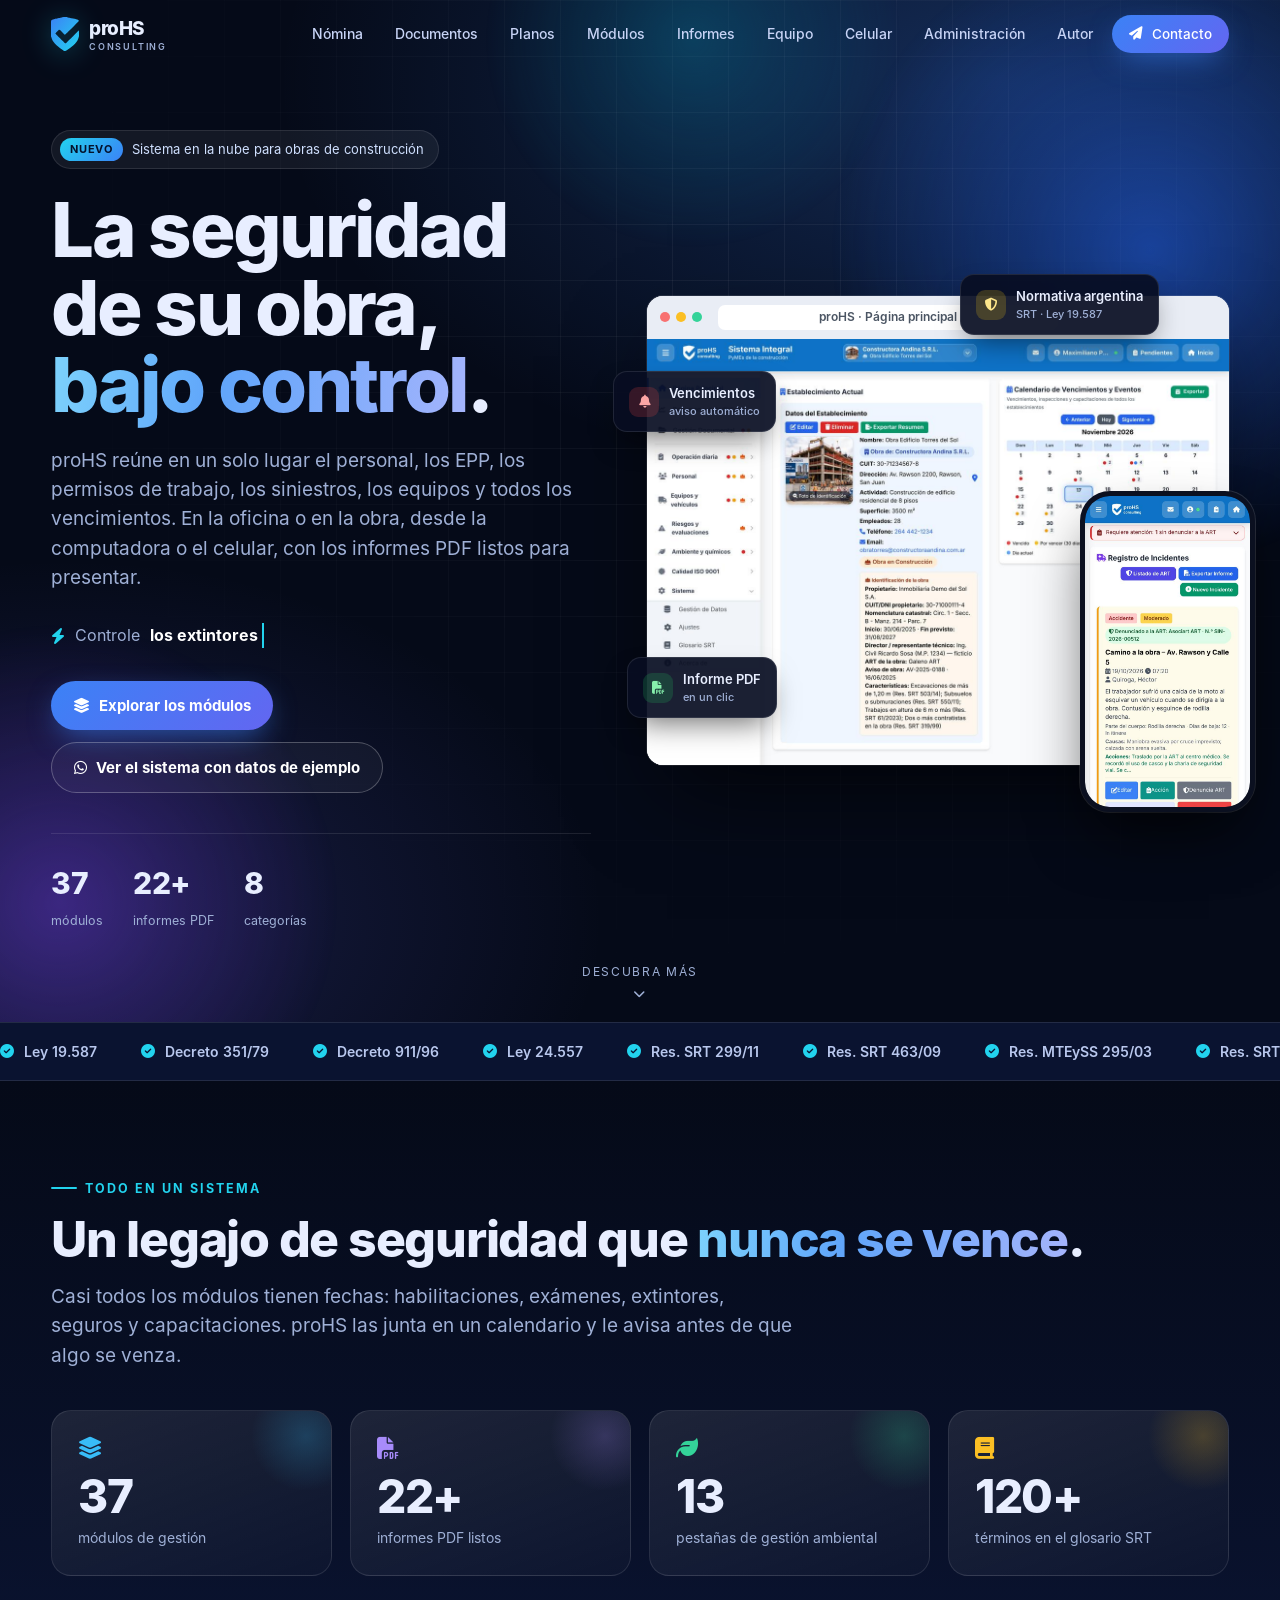
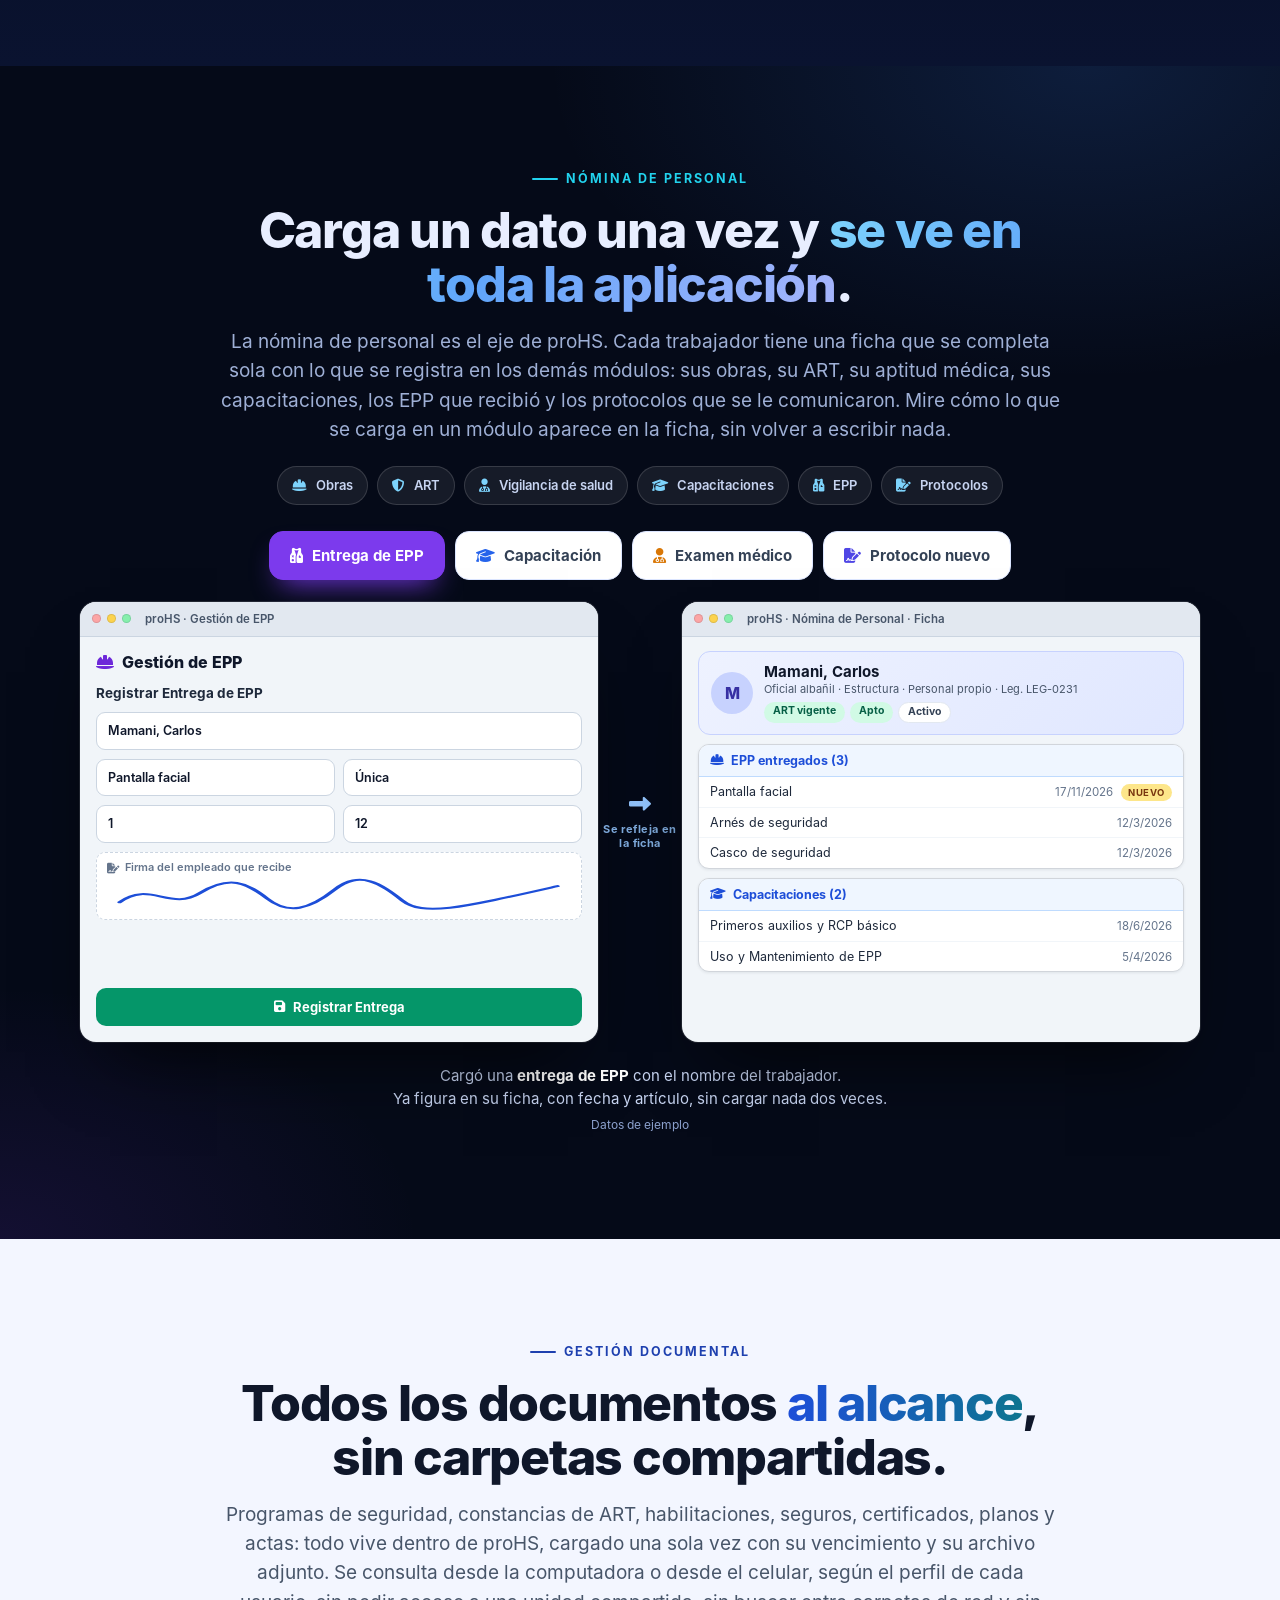
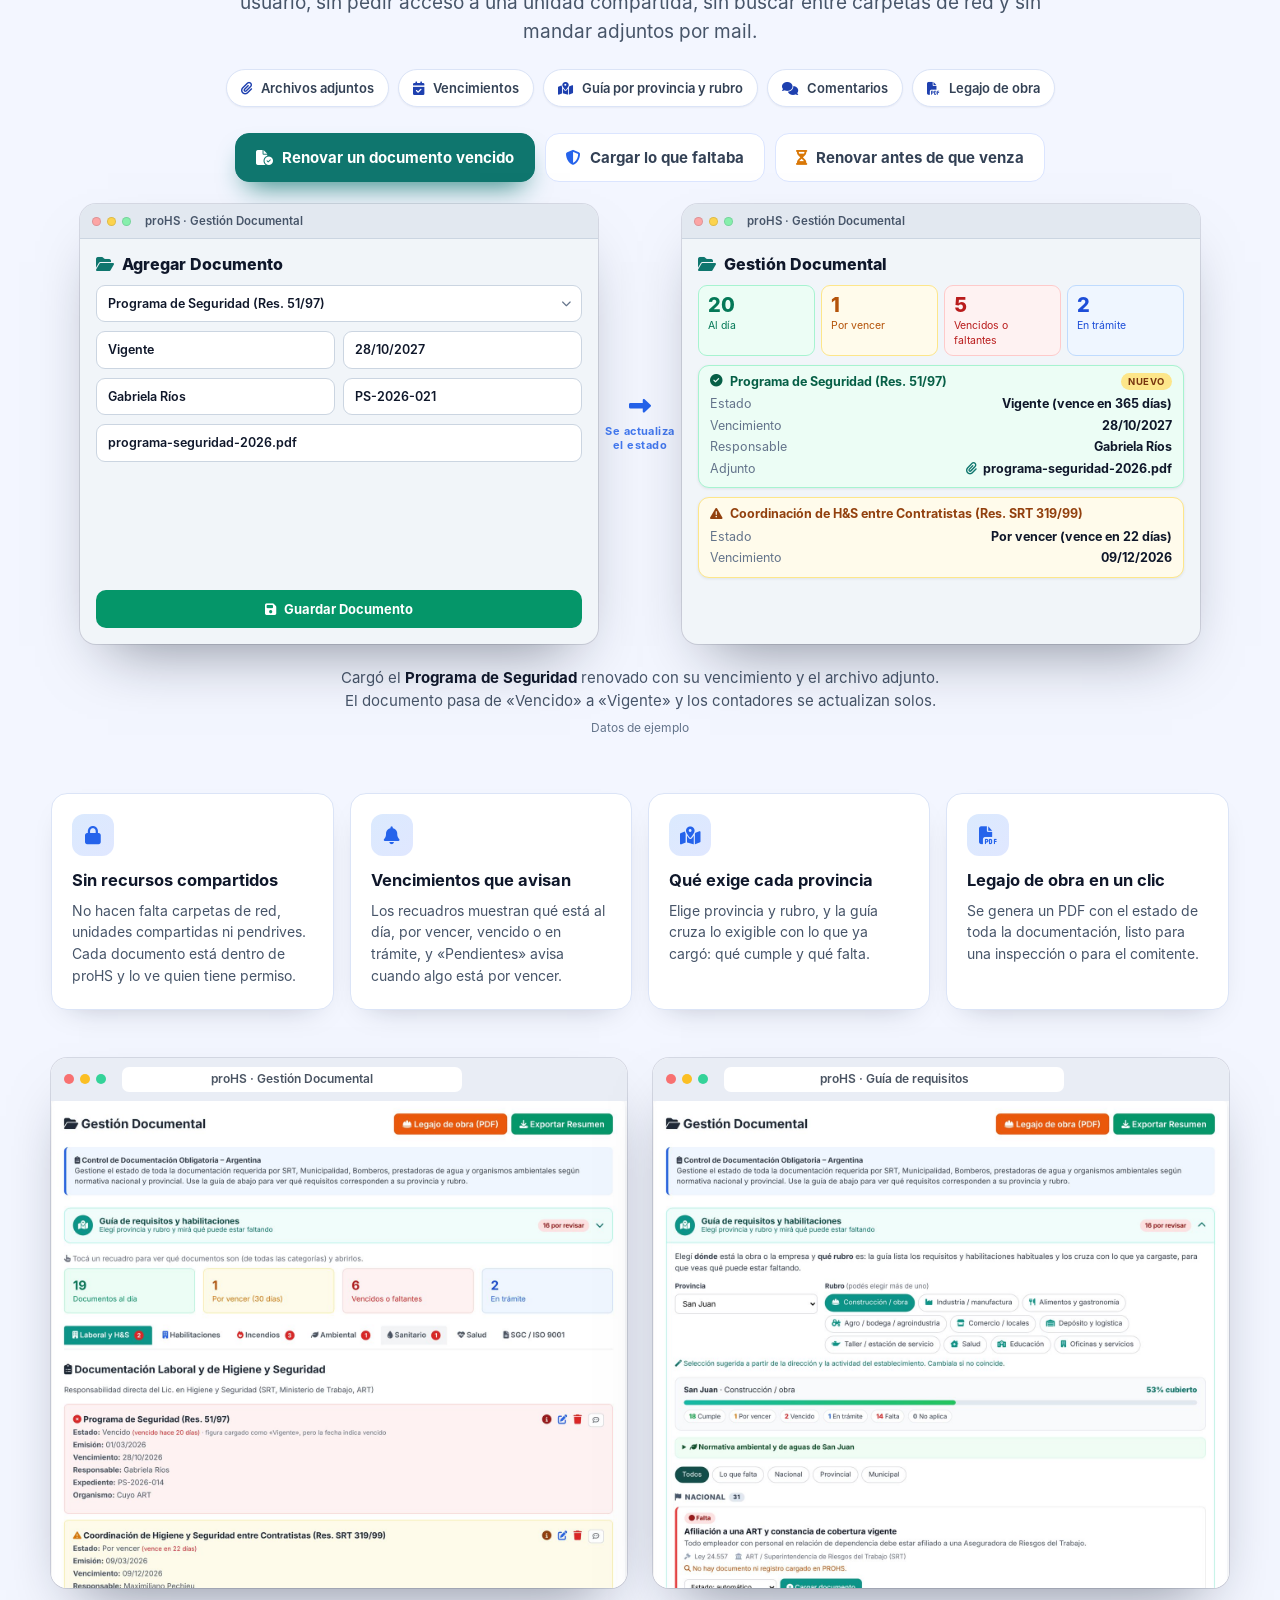
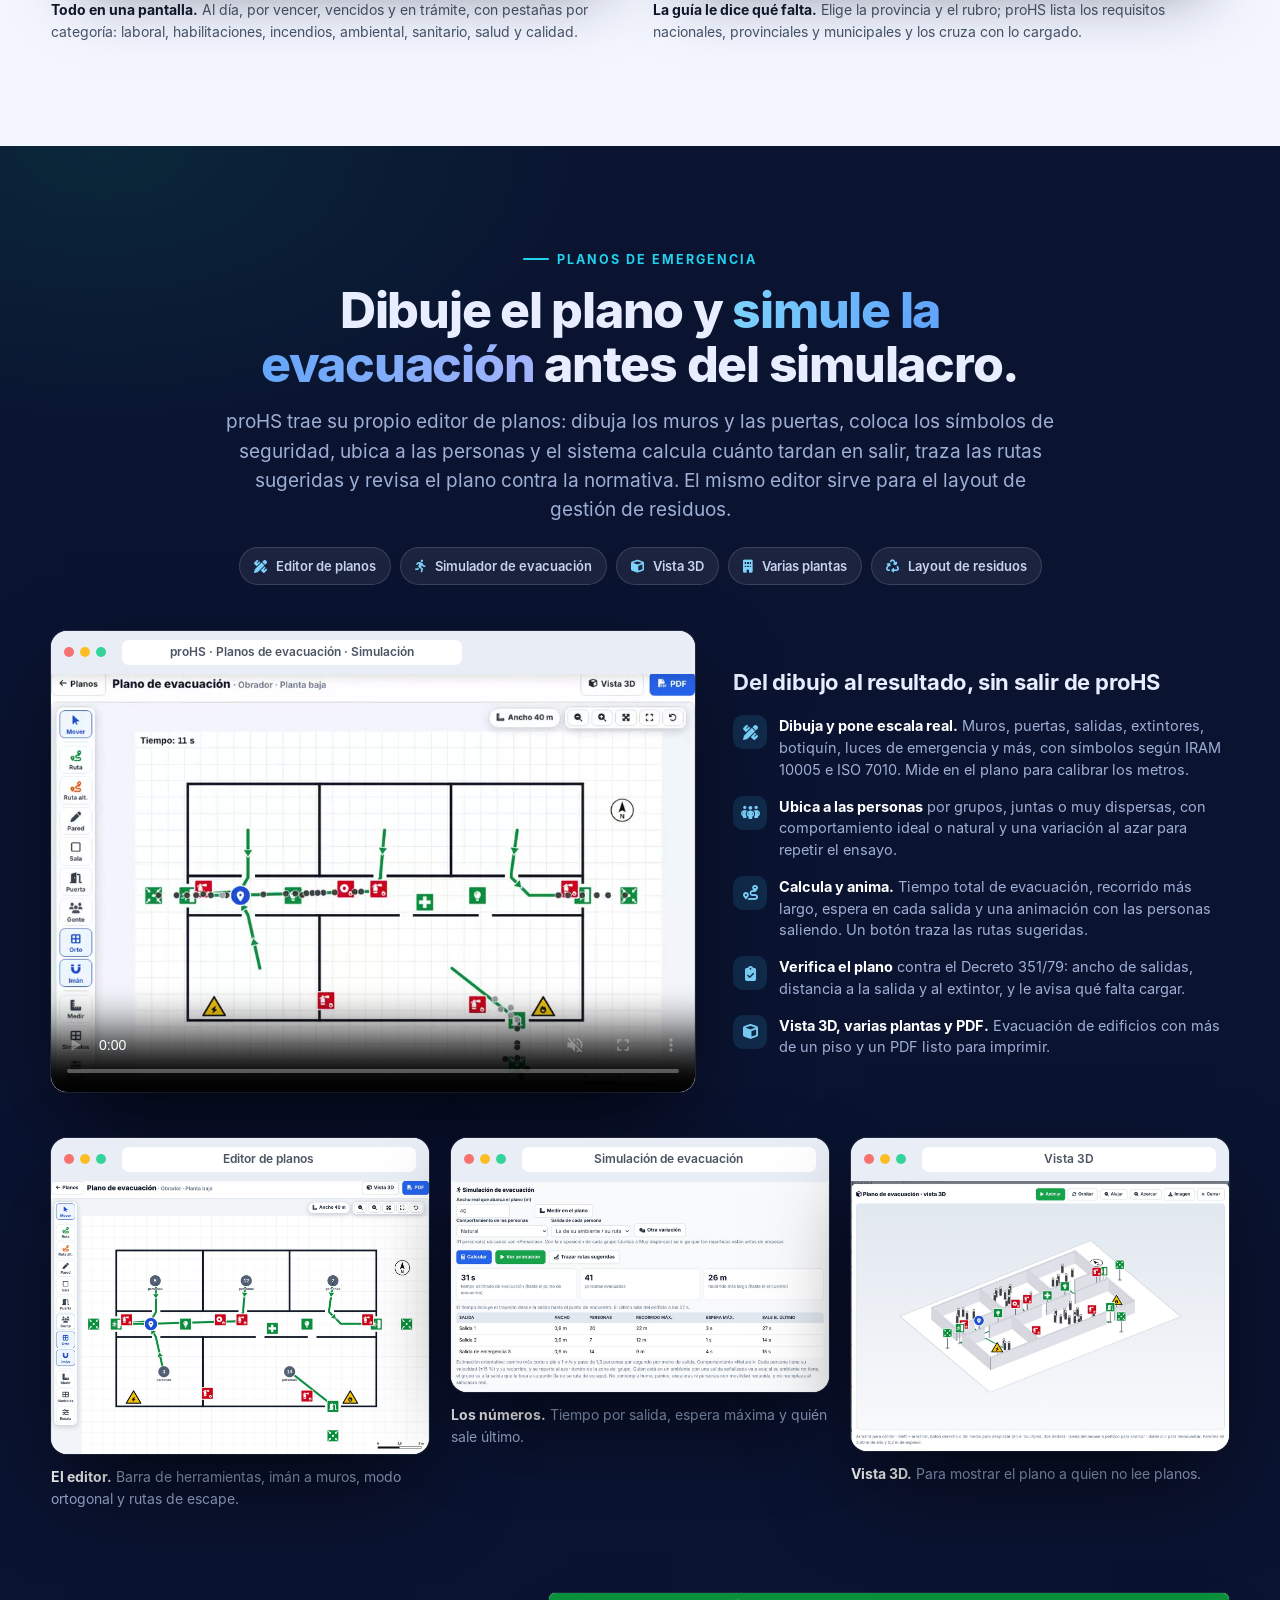
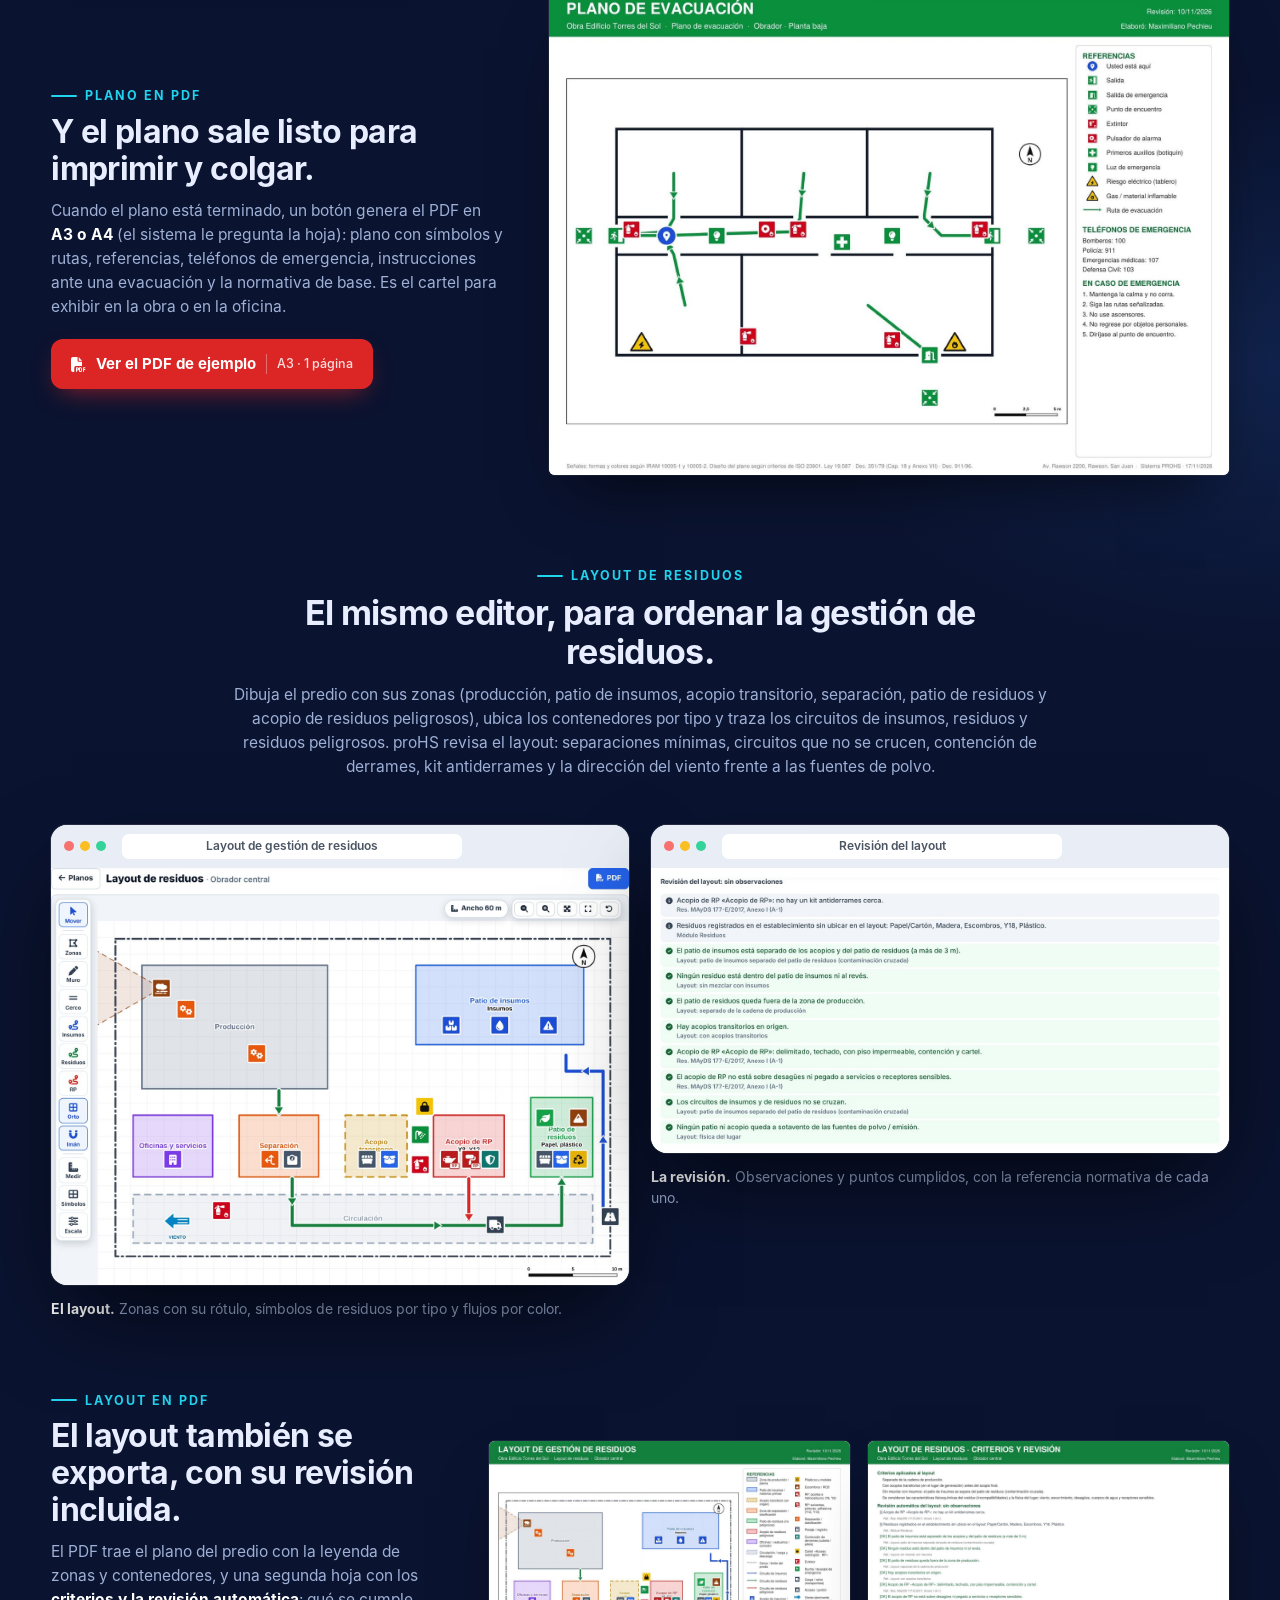
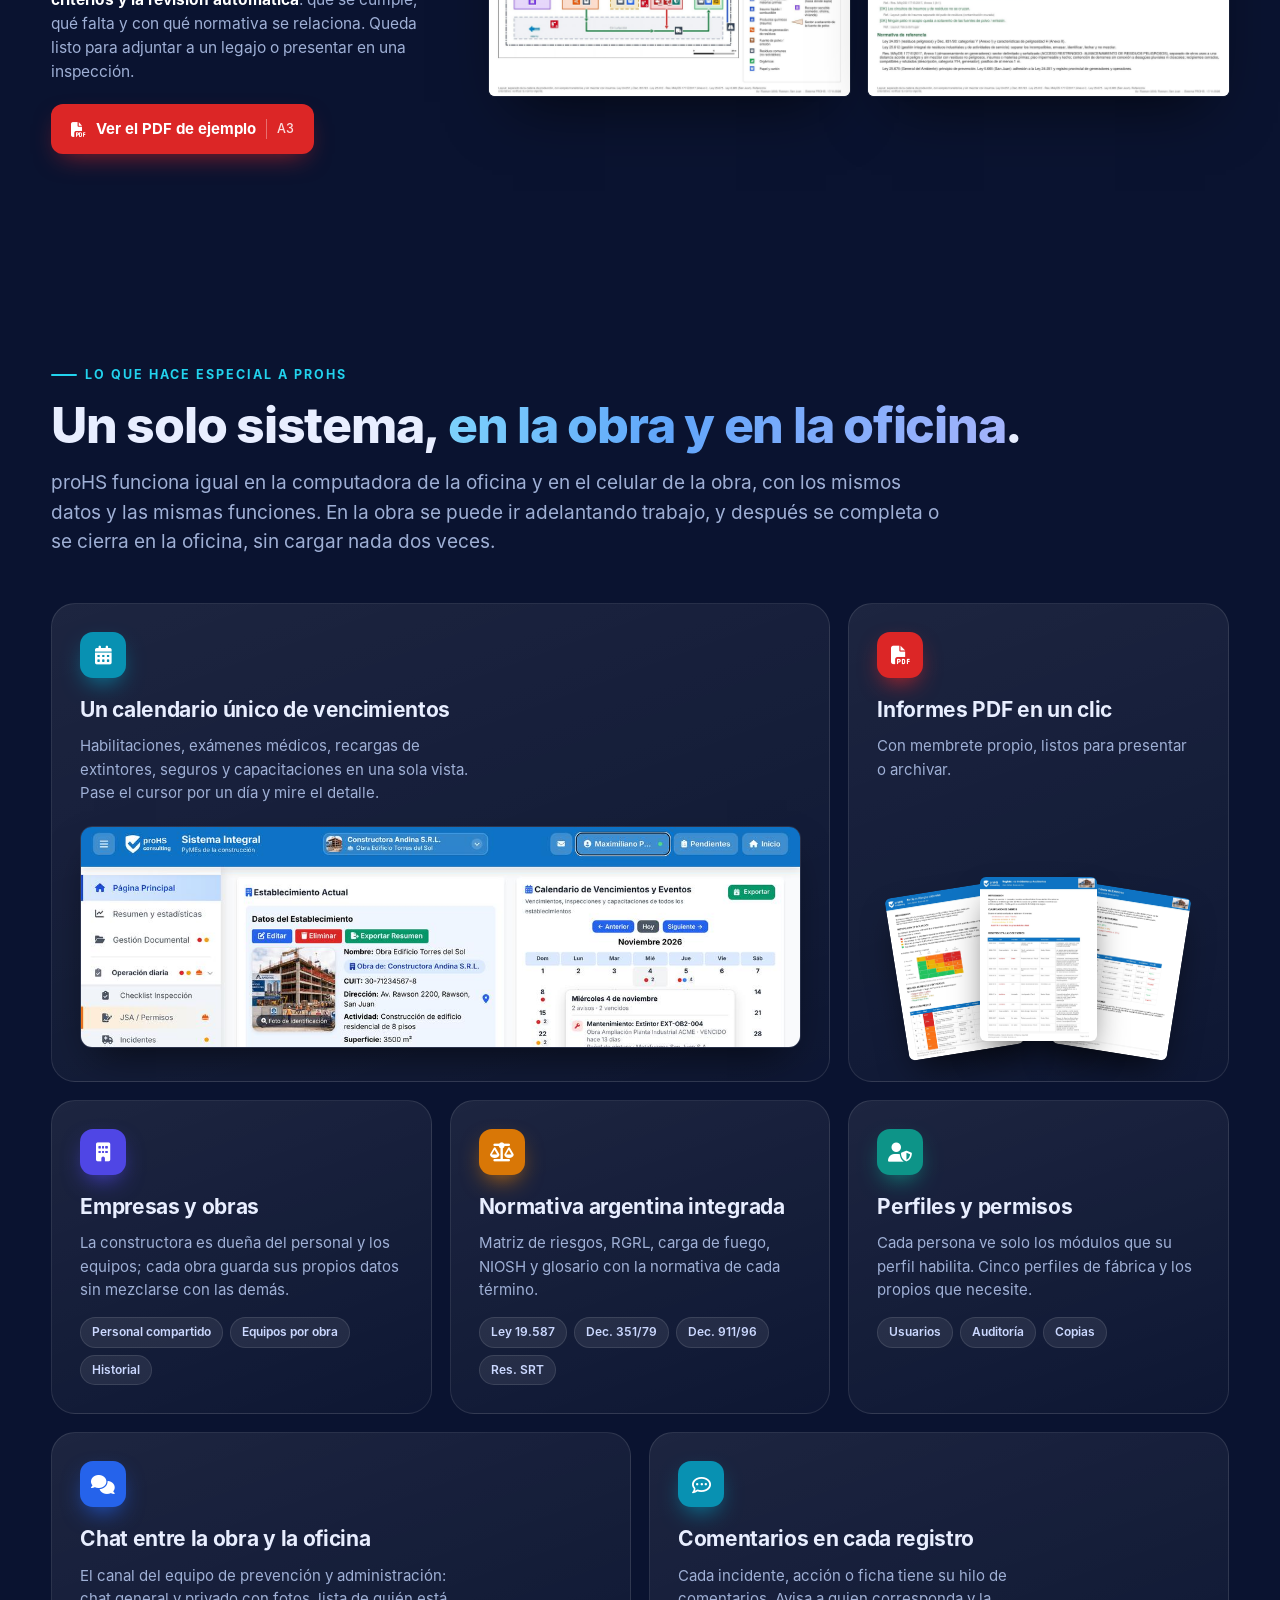
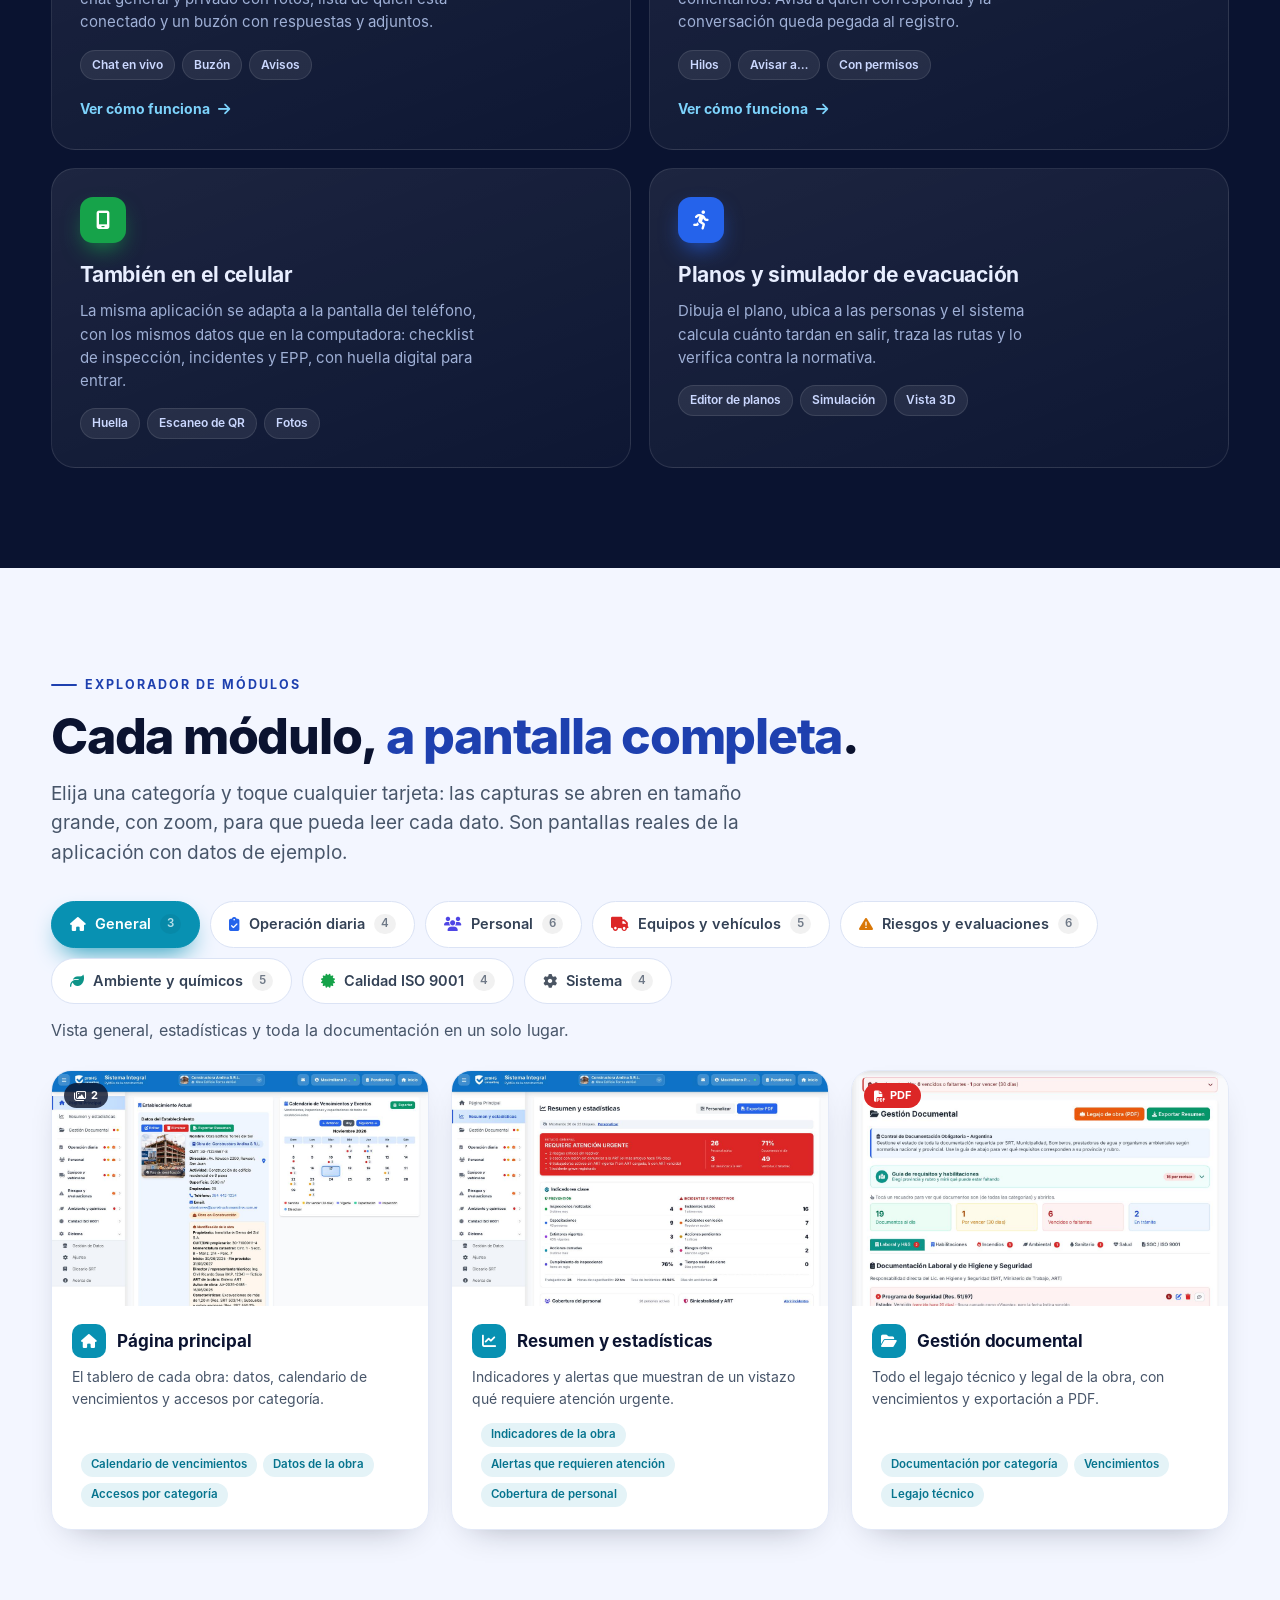
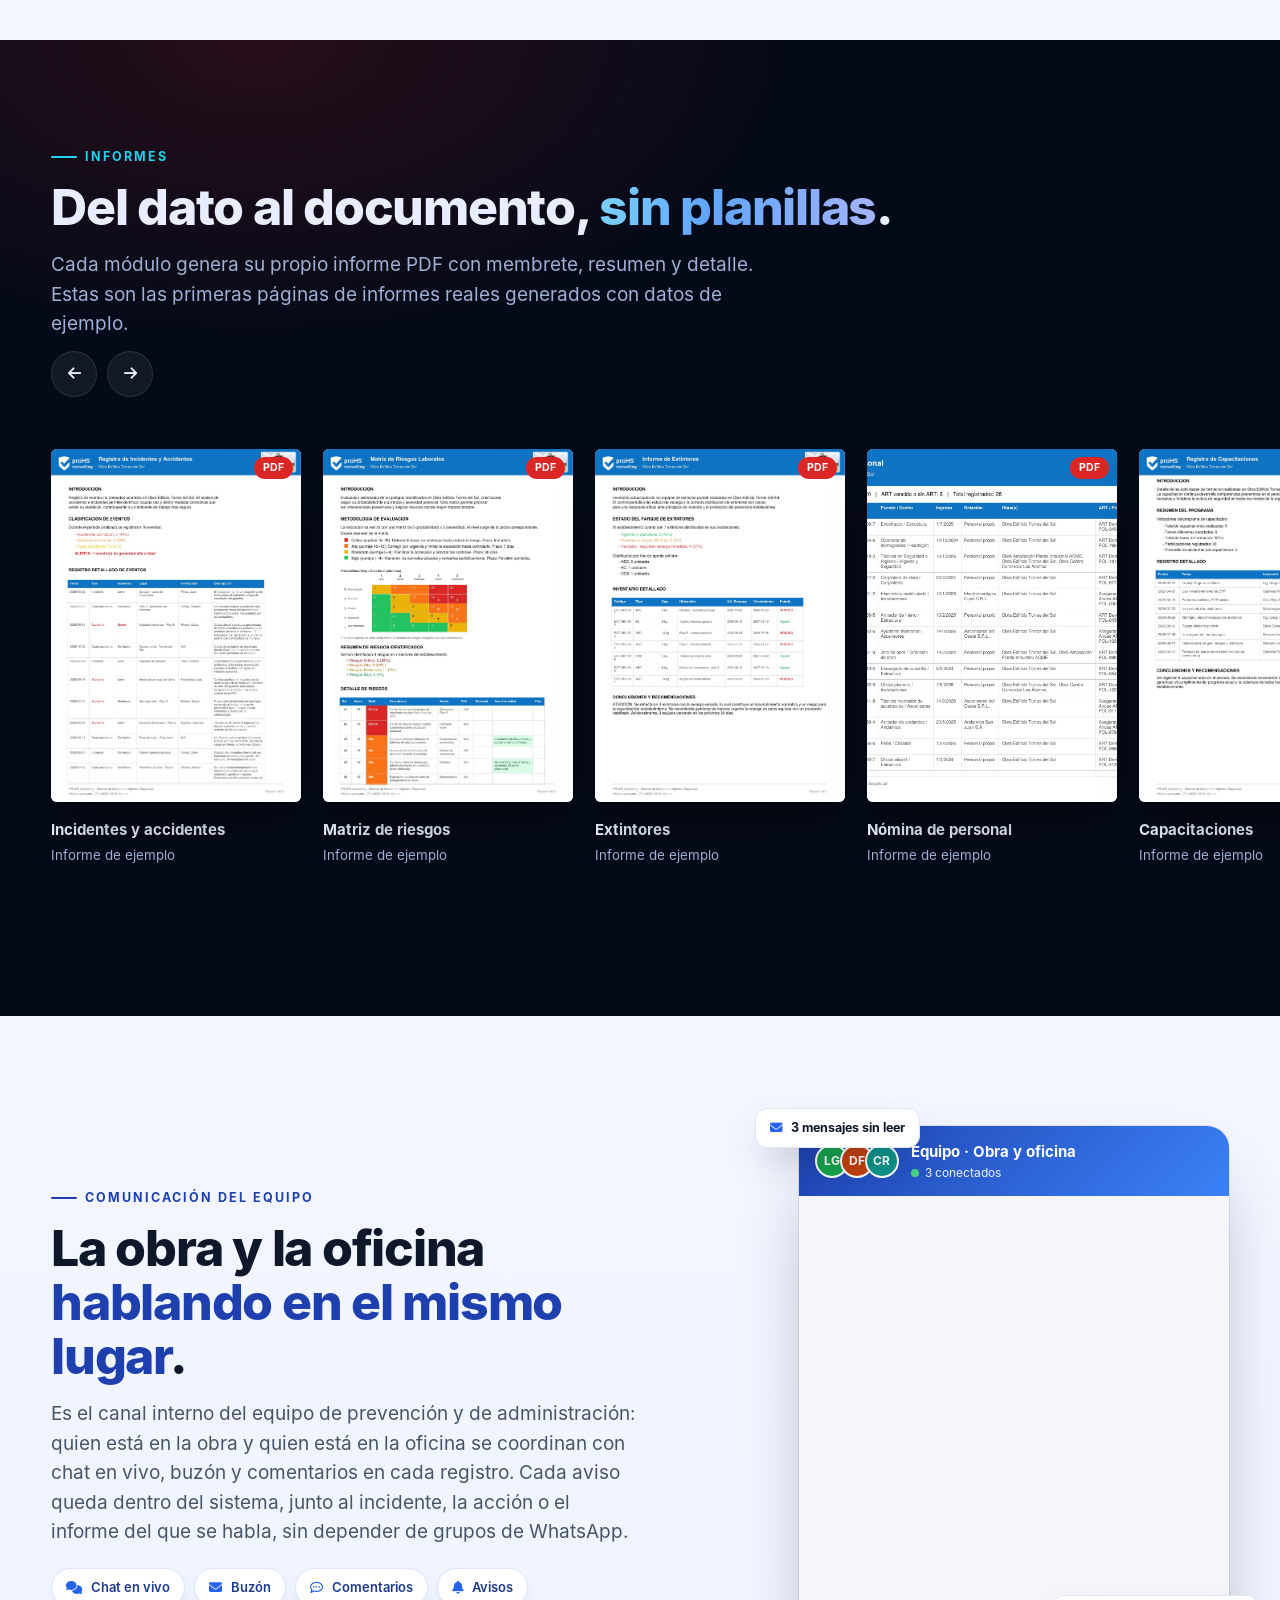
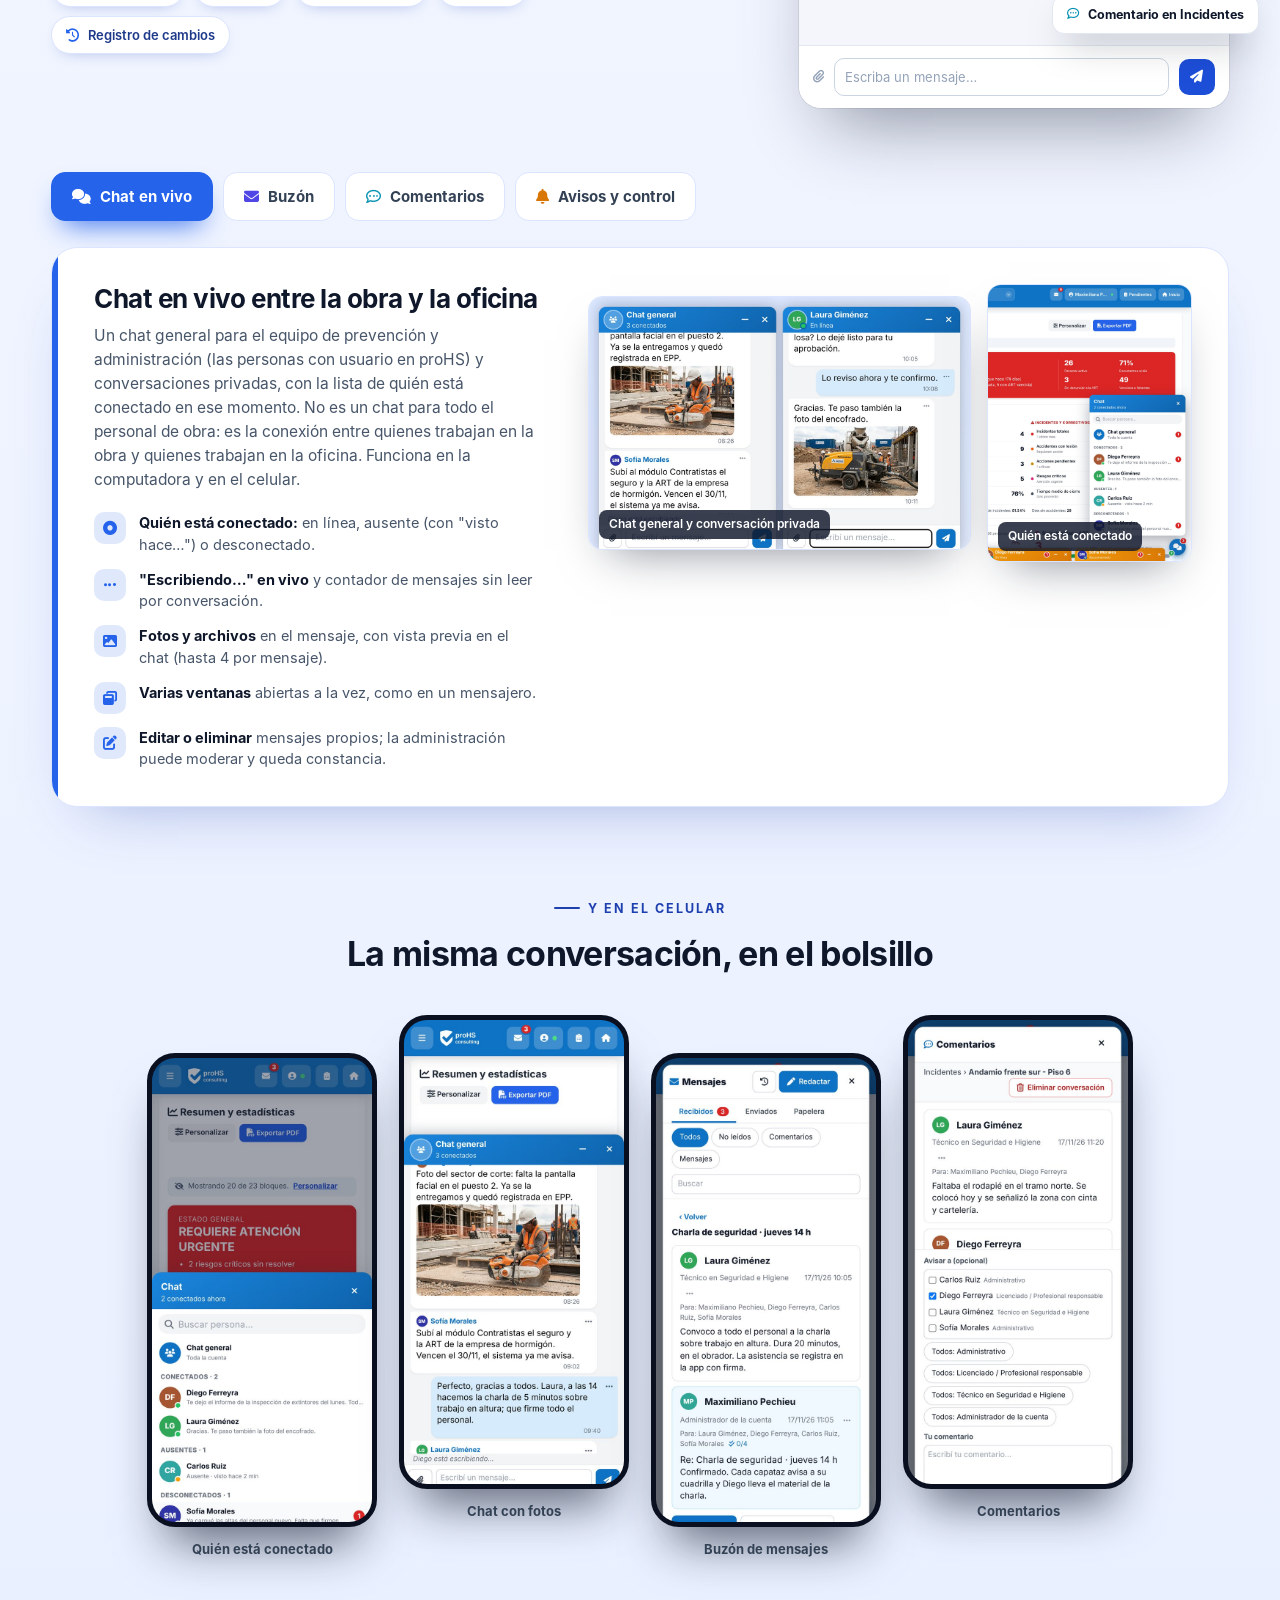
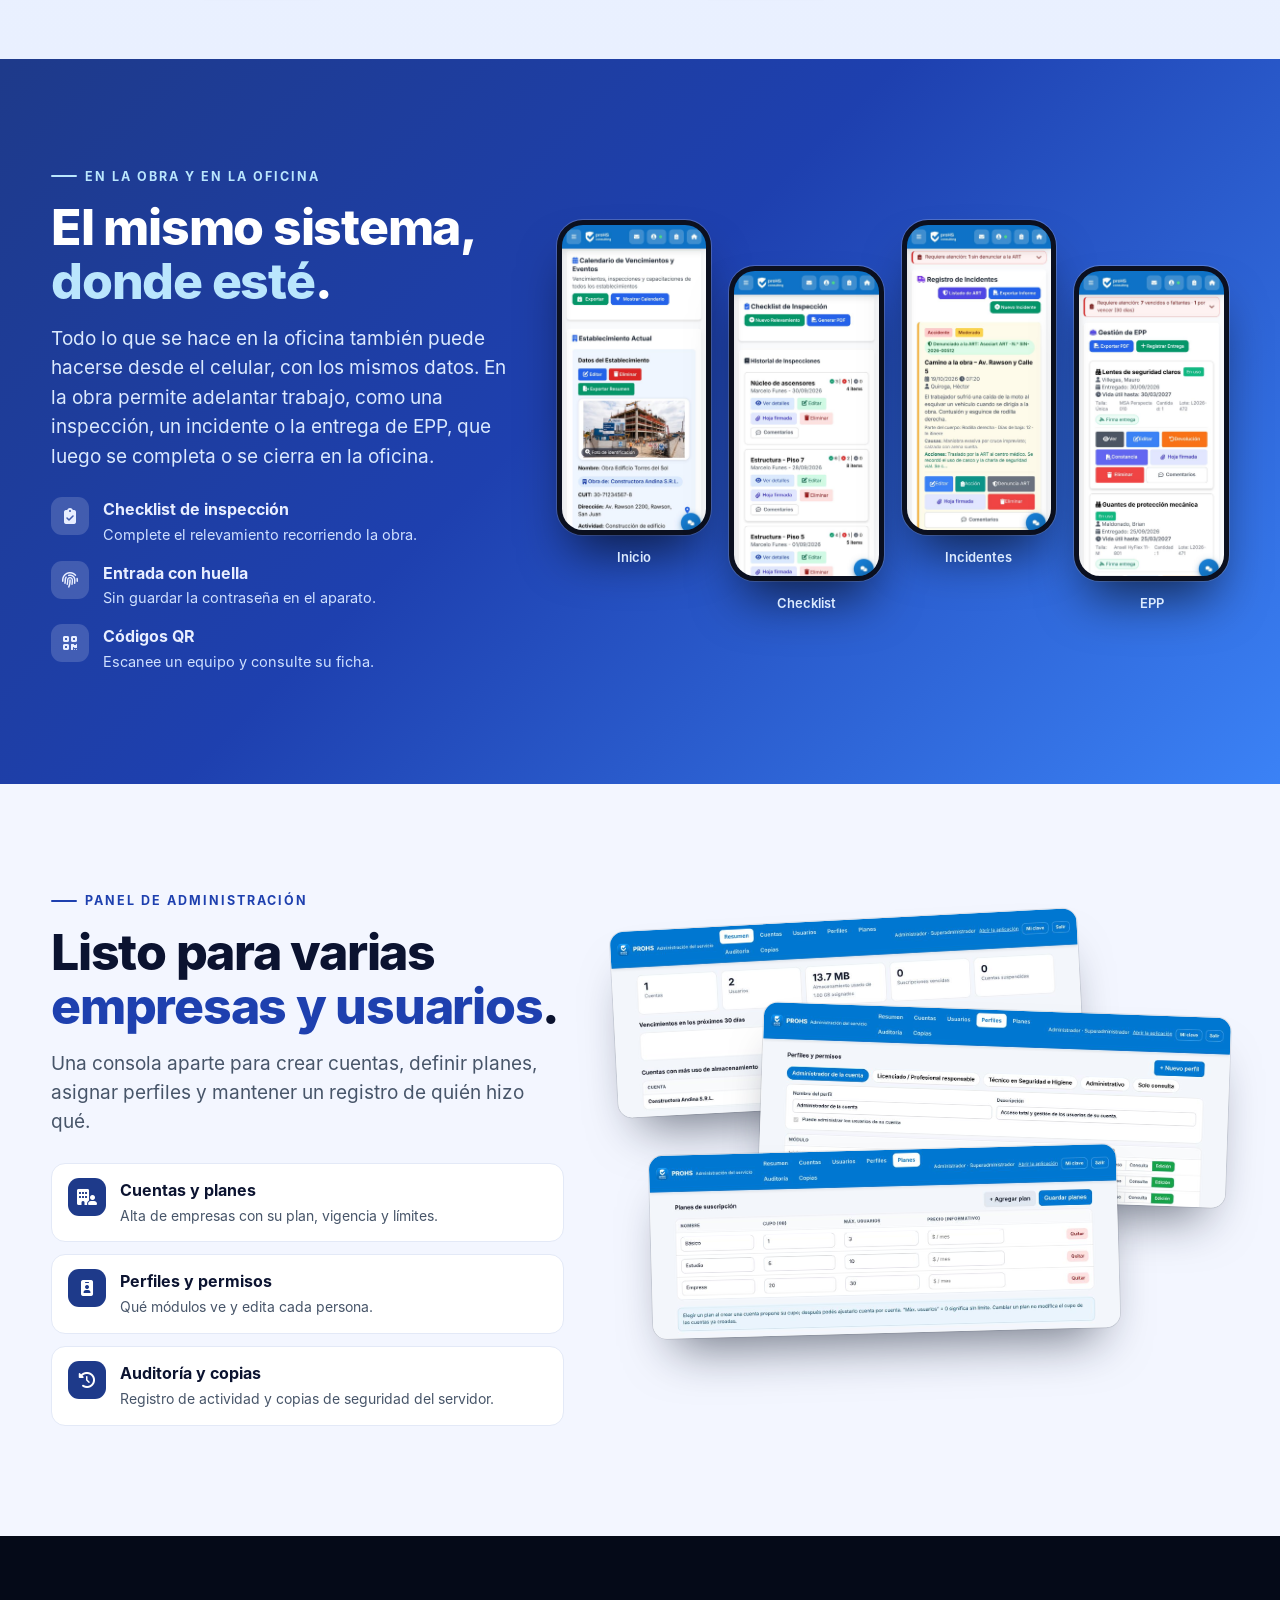
==== commit 83e99e9d: "Publicar sitio proHS" ====
--- a/index.html
+++ b/index.html
@@ -50,9 +50,10 @@
     </div>
     <div class="stage rv r" style="--d:.2s" id="stage3d">
       <div class="browser" id="tilt">
-        <div class="bar"><i></i><i></i><i></i><span id="hwin">proHS · Página principal</span></div>
+        <div class="bar"><i></i><i></i><i></i><span id="hwin">proHS · Pantalla de inicio</span></div>
         <div class="slides" id="hslides" data-zoom data-group="hero">
-          <img class="on" src="assets/img/thumb/obra-home.jpg" data-full="assets/img/full/obra-home.jpg" data-title="Página principal" data-win="Página principal" alt="Página principal de una obra">
+          <img class="on" src="assets/img/thumb/obra-splash.jpg" data-full="assets/img/full/obra-splash.jpg" data-title="Pantalla de inicio" data-win="Pantalla de inicio" alt="Pantalla de inicio de proHS">
+          <img src="assets/img/thumb/obra-home.jpg" data-full="assets/img/full/obra-home.jpg" data-title="Página principal" data-win="Página principal" alt="Página principal de una obra" loading="lazy">
           <img src="assets/img/thumb/obra-incidents.jpg" data-full="assets/img/full/obra-incidents.jpg" data-title="Incidentes" data-win="Incidentes" alt="Registro de incidentes" loading="lazy">
           <img src="assets/img/thumb/obra-riskmatrix.jpg" data-full="assets/img/full/obra-riskmatrix.jpg" data-title="Matriz de riesgos" data-win="Matriz de riesgos" alt="Matriz de riesgos" loading="lazy">
           <img src="assets/img/thumb/obra-dashboard.jpg" data-full="assets/img/full/obra-dashboard.jpg" data-title="Resumen y estadísticas" data-win="Resumen y estadísticas" alt="Resumen y estadísticas" loading="lazy">
@@ -670,7 +671,7 @@
 
 <footer><div class="wrap in">
   <div class="logo"><img src="assets/img/logo-mark.svg" alt="" width="30" height="37">proHS</div>
-  <div>© 2026 Maximiliano Pechieu · San Juan, Argentina · Las capturas usan datos de ejemplo.</div>
+  <div>© 2026 Maximiliano Pechieu · San Juan, Argentina · Las capturas usan datos de ejemplo. · <a href="presentacion.html" style="color:inherit;text-decoration:underline">Ver como presentación</a></div>
 </div></footer>
 
 <!-- LIGHTBOX -->
--- a/assets/css/site.css
+++ b/assets/css/site.css
@@ -22,8 +22,8 @@
 .light .eyebrow{color:var(--brand)}
 /* ---- progreso + nav ---- */
 #prog{position:fixed;left:0;top:0;height:3px;width:0;z-index:100;background:linear-gradient(90deg,var(--cy),var(--brand2),#a78bfa)}
-nav.top{position:fixed;z-index:90;left:0;right:0;top:0;transition:background .3s,backdrop-filter .3s,box-shadow .3s}
-nav.top.stuck{background:rgba(5,10,24,.78);backdrop-filter:blur(14px) saturate(1.4);box-shadow:0 1px 0 var(--line)}
+nav.top{position:fixed;z-index:90;left:0;right:0;top:0;transition:background .3s,box-shadow .3s}
+nav.top.stuck{background:rgba(5,10,24,.94);box-shadow:0 1px 0 var(--line)}
 nav .in{display:flex;align-items:center;justify-content:space-between;height:68px}
 .logo{display:flex;align-items:center;gap:10px;font-weight:800;font-size:19px;letter-spacing:-.02em}
 .logo img{width:auto;height:34px;display:block;filter:drop-shadow(0 4px 14px rgba(34,211,238,.35))}
@@ -41,10 +41,10 @@
 /* ---- hero ---- */
 .hero{min-height:100vh;padding:130px 0 90px;display:flex;align-items:center;overflow:hidden;background:radial-gradient(1200px 700px at 78% 8%,rgba(59,130,246,.28),transparent 60%),radial-gradient(900px 600px at 5% 90%,rgba(99,102,241,.22),transparent 60%),var(--bg)}
 .grid-bg{position:absolute;inset:0;background-image:linear-gradient(rgba(255,255,255,.05) 1px,transparent 1px),linear-gradient(90deg,rgba(255,255,255,.05) 1px,transparent 1px);background-size:56px 56px;mask-image:radial-gradient(ellipse at 60% 30%,#000 10%,transparent 70%);-webkit-mask-image:radial-gradient(ellipse at 60% 30%,#000 10%,transparent 70%)}
-.blob{position:absolute;border-radius:50%;filter:blur(70px);opacity:.55;animation:drift 18s ease-in-out infinite}
-.blob.a{width:420px;height:420px;background:#2563eb;right:-80px;top:40px}
-.blob.b{width:360px;height:360px;background:#7c3aed;left:-120px;bottom:-60px;animation-delay:-7s;opacity:.35}
-.blob.c{width:260px;height:260px;background:#0891b2;left:44%;top:-90px;animation-delay:-12s;opacity:.3}
+.blob{position:absolute;border-radius:50%;opacity:.55;animation:drift 18s ease-in-out infinite}
+.blob.a{width:640px;height:640px;background:radial-gradient(closest-side,#2563eb 0%,rgba(37,99,235,.55) 40%,transparent 100%);right:-190px;top:-70px}
+.blob.b{width:560px;height:560px;background:radial-gradient(closest-side,#7c3aed 0%,rgba(124,58,237,.55) 40%,transparent 100%);left:-220px;bottom:-160px;animation-delay:-7s;opacity:.35}
+.blob.c{width:420px;height:420px;background:radial-gradient(closest-side,#0891b2 0%,rgba(8,145,178,.55) 40%,transparent 100%);left:calc(44% - 80px);top:-170px;animation-delay:-12s;opacity:.3}
 @keyframes drift{0%,100%{transform:translate(0,0) scale(1)}50%{transform:translate(40px,-30px) scale(1.12)}}
 .hero .wrap{position:relative;display:grid;grid-template-columns:1.02fr 1.1fr;gap:56px;align-items:center}
 .pill{display:inline-flex;align-items:center;gap:9px;padding:7px 14px 7px 8px;border:1px solid var(--line);border-radius:999px;background:var(--glass);font-size:13px;color:#cfe0ff;margin-bottom:22px}
@@ -65,12 +65,12 @@
 .bar i{width:10px;height:10px;border-radius:50%;background:#f87171}.bar i:nth-child(2){background:#fbbf24}.bar i:nth-child(3){background:#34d399}
 .bar span{margin-left:10px;font-weight:600;background:#fff;border-radius:7px;padding:3px 14px;flex:1;max-width:340px;text-align:center;overflow:hidden;text-overflow:ellipsis;white-space:nowrap}
 .slides{position:relative;aspect-ratio:1500/1100;background:#f3f6fb;overflow:hidden}
-.slides img{position:absolute;inset:0;width:100%;height:100%;object-fit:cover;object-position:top;opacity:0;transform:scale(1.04);transition:opacity .9s,transform 6s linear}
-.slides img.on{opacity:1;transform:scale(1)}
+.slides img{position:absolute;inset:0;width:100%;height:100%;object-fit:cover;object-position:top;opacity:0;transition:opacity .9s}
+.slides img.on{opacity:1}
 .hphone{position:absolute;right:-26px;bottom:-46px;width:30%;border:5px solid #0b1020;border-radius:30px;background:#0b1020;box-shadow:0 30px 60px -12px rgba(0,0,0,.7),0 0 0 1px rgba(255,255,255,.15);overflow:hidden;animation:float 7s ease-in-out infinite}
 .hphone img{width:100%;aspect-ratio:9/17;object-fit:cover;object-position:top;border-radius:24px}
 @keyframes float{0%,100%{transform:translateY(0) rotate(2deg)}50%{transform:translateY(-16px) rotate(-1deg)}}
-.chipf{position:absolute;display:flex;align-items:center;gap:10px;padding:11px 15px;border-radius:14px;background:rgba(8,14,34,.82);border:1px solid var(--line);backdrop-filter:blur(10px);font-size:13px;font-weight:600;box-shadow:0 14px 30px -10px rgba(0,0,0,.6);animation:float 8s ease-in-out infinite}
+.chipf{position:absolute;display:flex;align-items:center;gap:10px;padding:11px 15px;border-radius:14px;background:rgba(8,14,34,.92);border:1px solid var(--line);font-size:13px;font-weight:600;box-shadow:0 14px 30px -10px rgba(0,0,0,.6);animation:float 8s ease-in-out infinite}
 .chipf i{width:30px;height:30px;border-radius:9px;display:flex;align-items:center;justify-content:center;font-size:13px}
 .chipf small{display:block;font-weight:500;color:var(--mut);font-size:11px}
 .chipf.c1{left:-34px;top:16%;animation-delay:-2s}.chipf.c1 i{background:rgba(239,68,68,.2);color:#fca5a5}
@@ -90,7 +90,7 @@
 .stats{padding:90px 0;background:linear-gradient(180deg,var(--bg),var(--bg2))}
 .sgrid{display:grid;grid-template-columns:repeat(4,1fr);gap:18px;margin-top:40px}
 .sbox{padding:26px;border-radius:var(--r);background:linear-gradient(160deg,rgba(255,255,255,.09),rgba(255,255,255,.02));border:1px solid var(--line);position:relative;overflow:hidden}
-.sbox:after{content:"";position:absolute;right:-30px;top:-30px;width:110px;height:110px;border-radius:50%;background:var(--c,#3b82f6);opacity:.18;filter:blur(8px)}
+.sbox:after{content:"";position:absolute;right:-30px;top:-30px;width:110px;height:110px;border-radius:50%;background:radial-gradient(closest-side,var(--c,#3b82f6),transparent);opacity:.22}
 .sbox i{color:var(--c,#60a5fa);font-size:22px;margin-bottom:14px}
 .sbox b{display:block;font-size:46px;font-weight:800;letter-spacing:-.03em;line-height:1}
 .sbox span{display:block;margin-top:8px;color:var(--mut);font-size:14px}
@@ -216,9 +216,9 @@
 .pcard:hover img{transform:scale(1.05)}
 .pcard:after{content:"";position:absolute;inset:0;background:linear-gradient(180deg,transparent 55%,rgba(5,10,24,.75));pointer-events:none}
 .pwrap{position:relative}
-.pwrap:before{content:"";position:absolute;inset:-16px;border-radius:38px;background:conic-gradient(from 0deg,#22d3ee,#3b82f6,#8b5cf6,#22d3ee);filter:blur(30px);opacity:.45;animation:spin 10s linear infinite}
+.pwrap:before{content:"";position:absolute;inset:-16px;border-radius:38px;background:radial-gradient(closest-side,rgba(59,130,246,.6) 0%,rgba(139,92,246,.32) 55%,transparent 100%);inset:-70px;opacity:.7}
 @keyframes spin{to{transform:rotate(360deg)}}
-.tag{position:absolute;z-index:3;left:18px;bottom:18px;right:18px;padding:12px 16px;border-radius:14px;background:rgba(5,10,24,.7);backdrop-filter:blur(10px);border:1px solid var(--line);font-size:13px}
+.tag{position:absolute;z-index:3;left:18px;bottom:18px;right:18px;padding:12px 16px;border-radius:14px;background:rgba(5,10,24,.86);border:1px solid var(--line);font-size:13px}
 .tag b{display:block;font-size:15px}
 .author h2{font-size:clamp(34px,5vw,58px);line-height:1.04;font-weight:800;letter-spacing:-.03em;margin:12px 0 8px}
 .role{font-size:19px;color:#bcd0ff;font-weight:500}
@@ -240,7 +240,7 @@
 .rv.l{transform:translateX(-40px)}.rv.r{transform:translateX(40px)}.rv.z{transform:scale(.92)}
 .rv.l.in,.rv.r.in,.rv.z.in{transform:none}
 /* ---- lightbox ---- */
-#lb{position:fixed;inset:0;z-index:200;display:none;flex-direction:column;background:rgba(3,6,16,.94);backdrop-filter:blur(8px)}
+#lb{position:fixed;inset:0;z-index:200;display:none;flex-direction:column;background:rgba(3,6,16,.96)}
 #lb.open{display:flex;animation:fade .25s}
 @keyframes fade{from{opacity:0}}
 .lbh{display:flex;align-items:center;gap:14px;padding:14px 20px;border-bottom:1px solid var(--line)}
@@ -334,7 +334,7 @@
 .tf{margin:0;border-radius:14px;overflow:hidden;border:1px solid #dbe5ff;background:#fff;box-shadow:0 22px 44px -22px rgba(15,23,42,.5);cursor:zoom-in;transition:transform .45s var(--ease),box-shadow .45s;position:relative}
 .tf:hover{transform:translateY(-6px) scale(1.012);box-shadow:0 34px 56px -22px rgba(15,23,42,.55)}
 .tf img{width:100%;height:auto}
-.tf figcaption{position:absolute;left:10px;bottom:10px;background:rgba(15,23,42,.82);color:#fff;font-size:12px;font-weight:600;padding:5px 10px;border-radius:8px;backdrop-filter:blur(4px)}
+.tf figcaption{position:absolute;left:10px;bottom:10px;background:rgba(15,23,42,.82);color:#fff;font-size:12px;font-weight:600;padding:5px 10px;border-radius:8px}
 .tvis{display:grid;gap:16px;align-content:start}
 .tvis.v2{grid-template-columns:1.5fr .8fr;align-items:center}
 .tvis.v3{grid-template-columns:1fr 1fr}.tvis.v3 .big{grid-column:1/-1}
@@ -489,3 +489,15 @@
 .pprs{display:grid;grid-template-columns:1fr 1fr;gap:18px}
 @media(max-width:1000px){.plpdf,.plpdf.rev{grid-template-columns:1fr;gap:28px}}
 @media(max-width:700px){.pprs{grid-template-columns:1fr}.plpdf{margin-top:60px}}
+
+/* ---- rendimiento: sin desenfoques costosos ---- */
+.blob{will-change:transform}
+.chipf,.hphone{will-change:transform}
+.browser,.pcard{will-change:transform}
+/* modo liviano (se activa solo si el equipo no da abasto; también con ?lite=1 o la tecla L en las diapositivas) */
+html.lite .blob,html.lite .chipf,html.lite .hphone,html.lite .marq .track,html.lite .pwrap:before,html.lite .scrollhint i,html.lite .lchip,html.lite .typing i{animation:none!important}
+html.lite .blob{display:none}
+html.lite .browser,html.lite .pcard{will-change:auto;box-shadow:0 12px 28px -10px rgba(0,0,0,.6),0 0 0 1px rgba(255,255,255,.12)!important;transform-style:flat}
+html.lite .chipf,html.lite .hphone,html.lite .cd,html.lite .phone{box-shadow:0 6px 14px -6px rgba(0,0,0,.55)!important}
+html.lite .slides img{transition:opacity .5s!important}
+html.lite .rv{transition-duration:.25s!important}
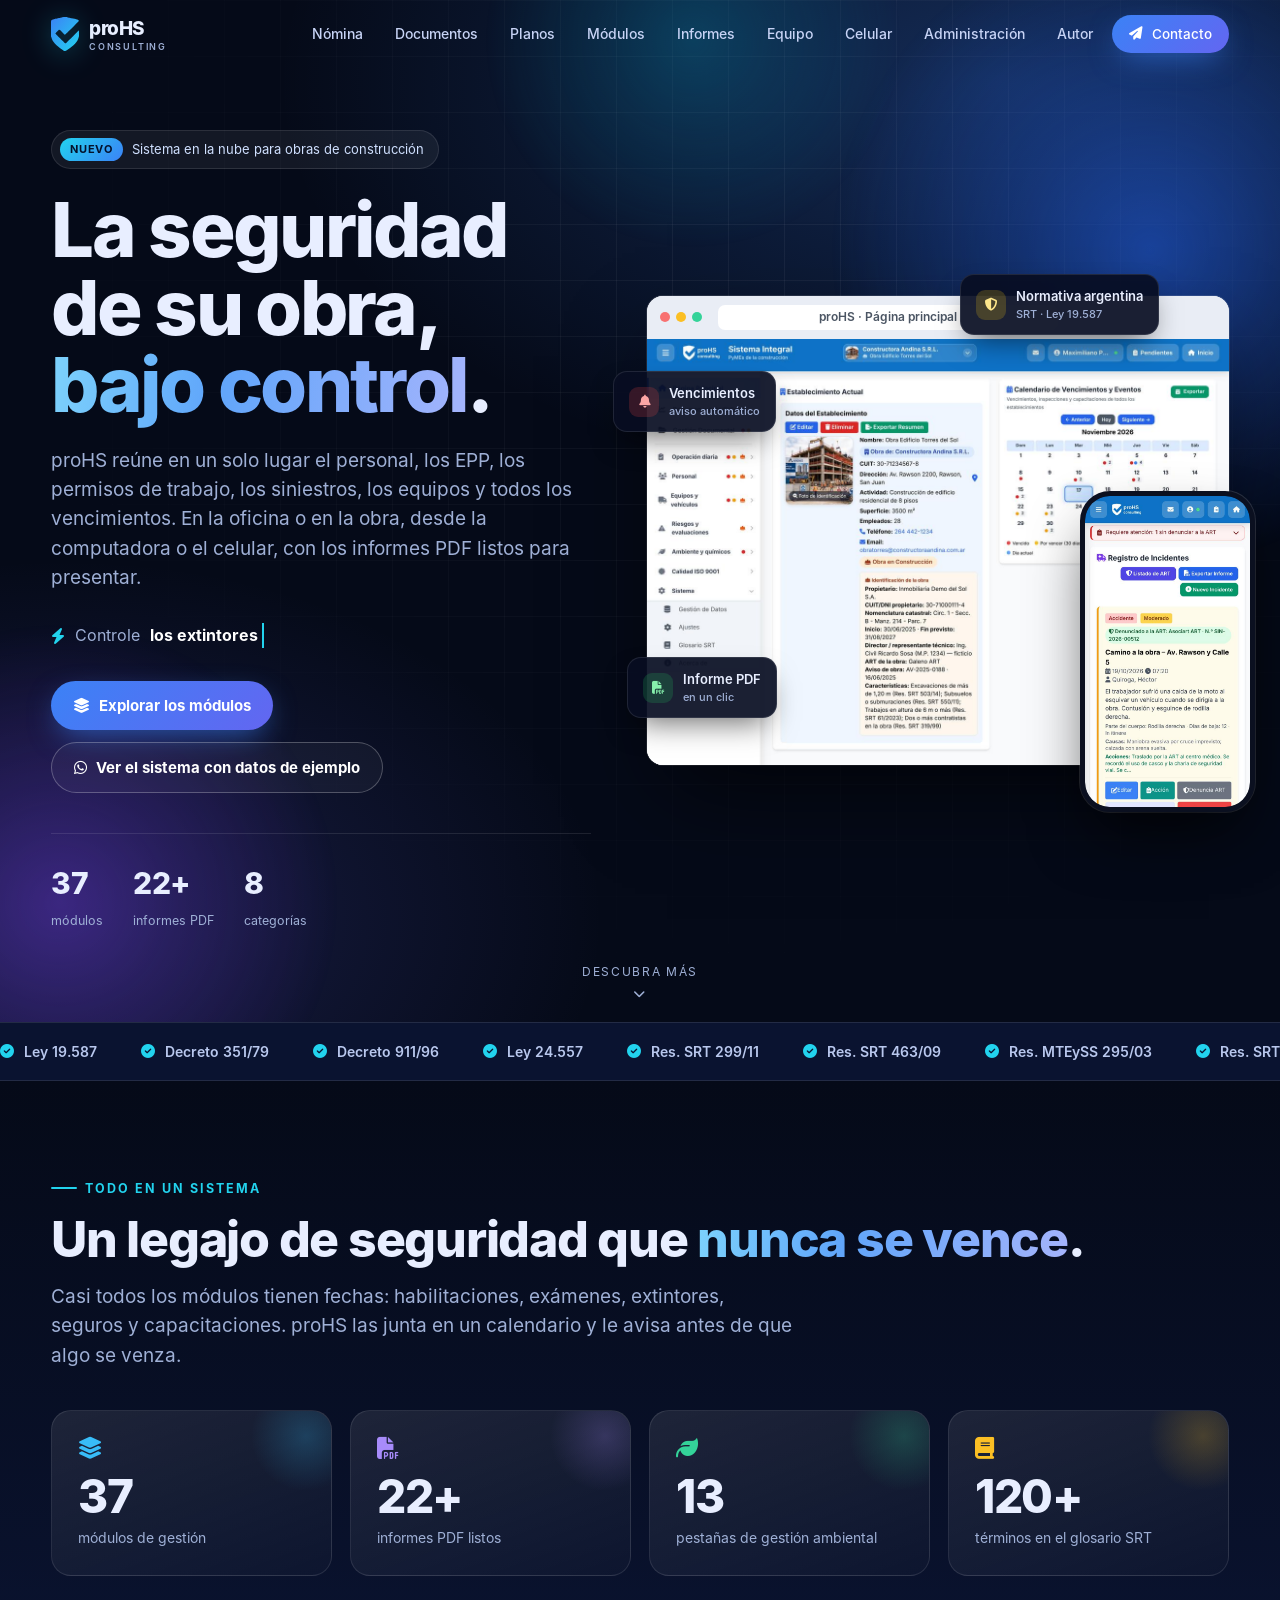
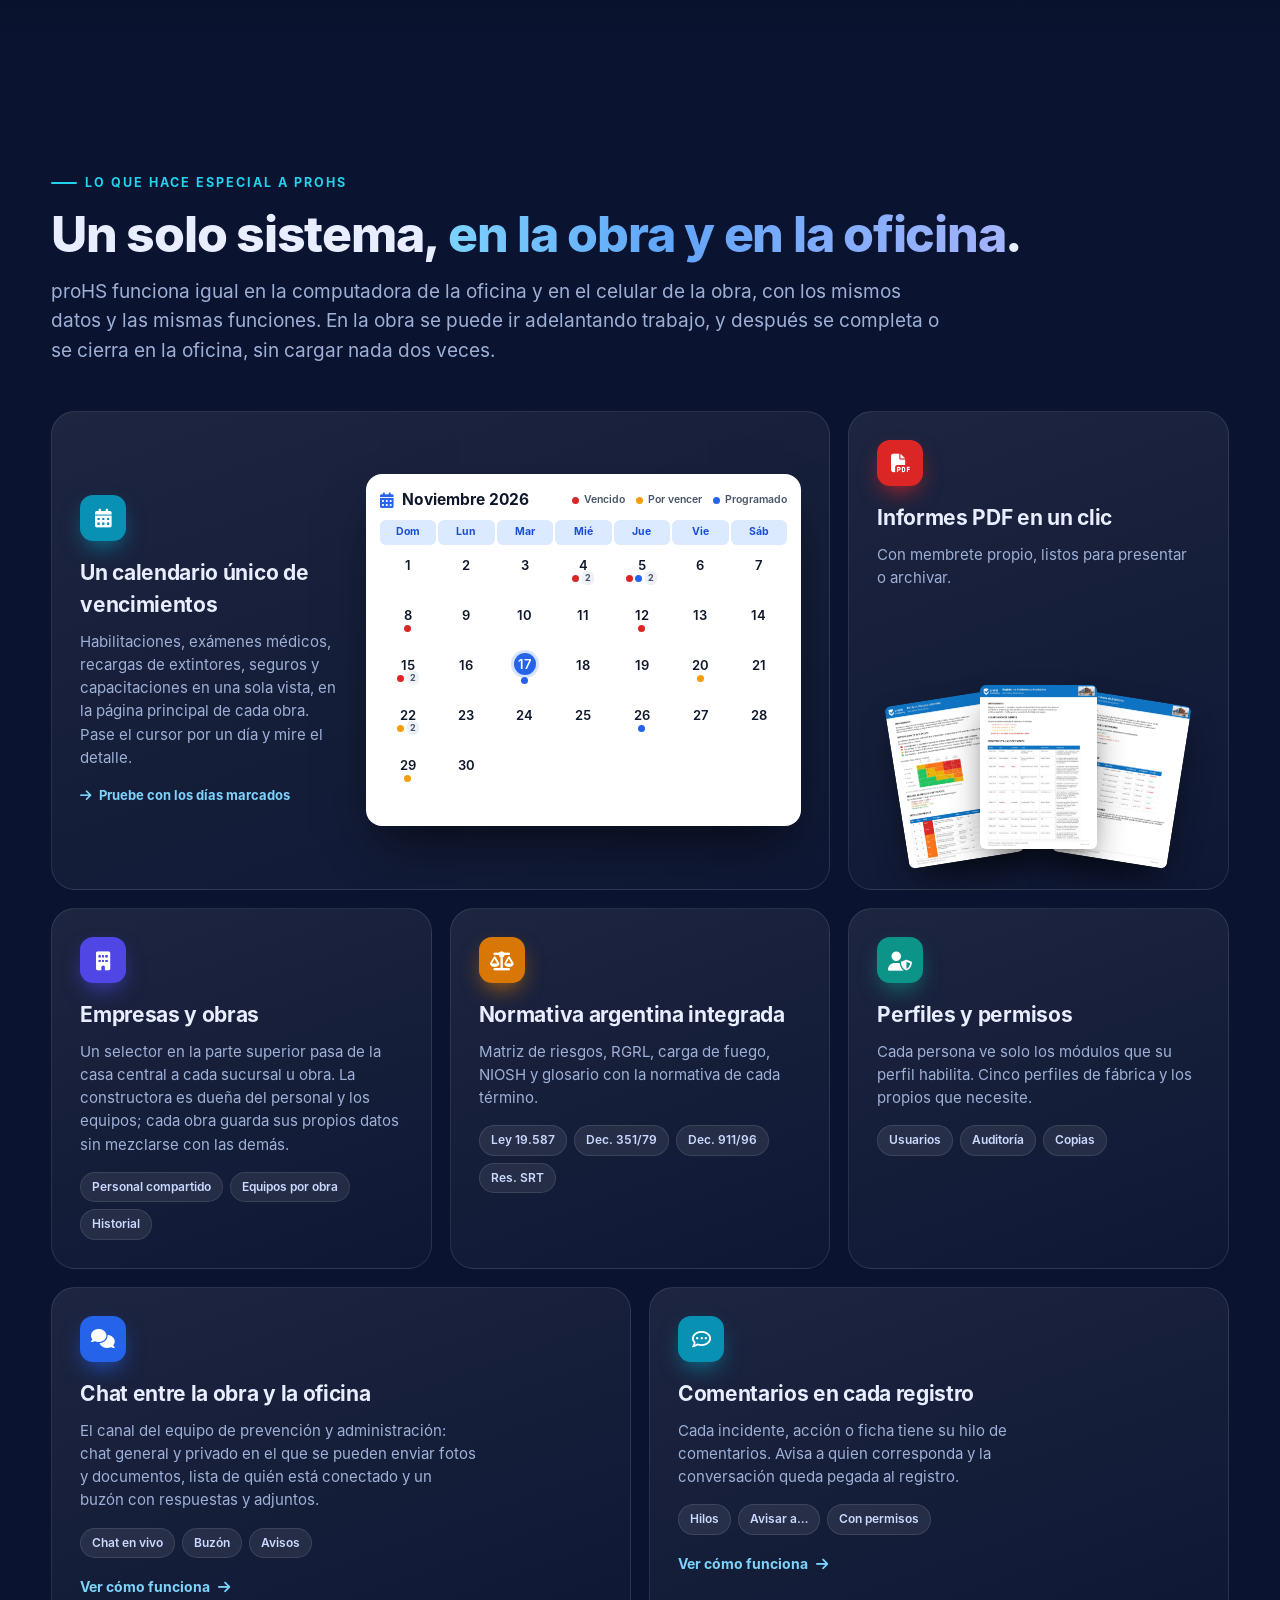
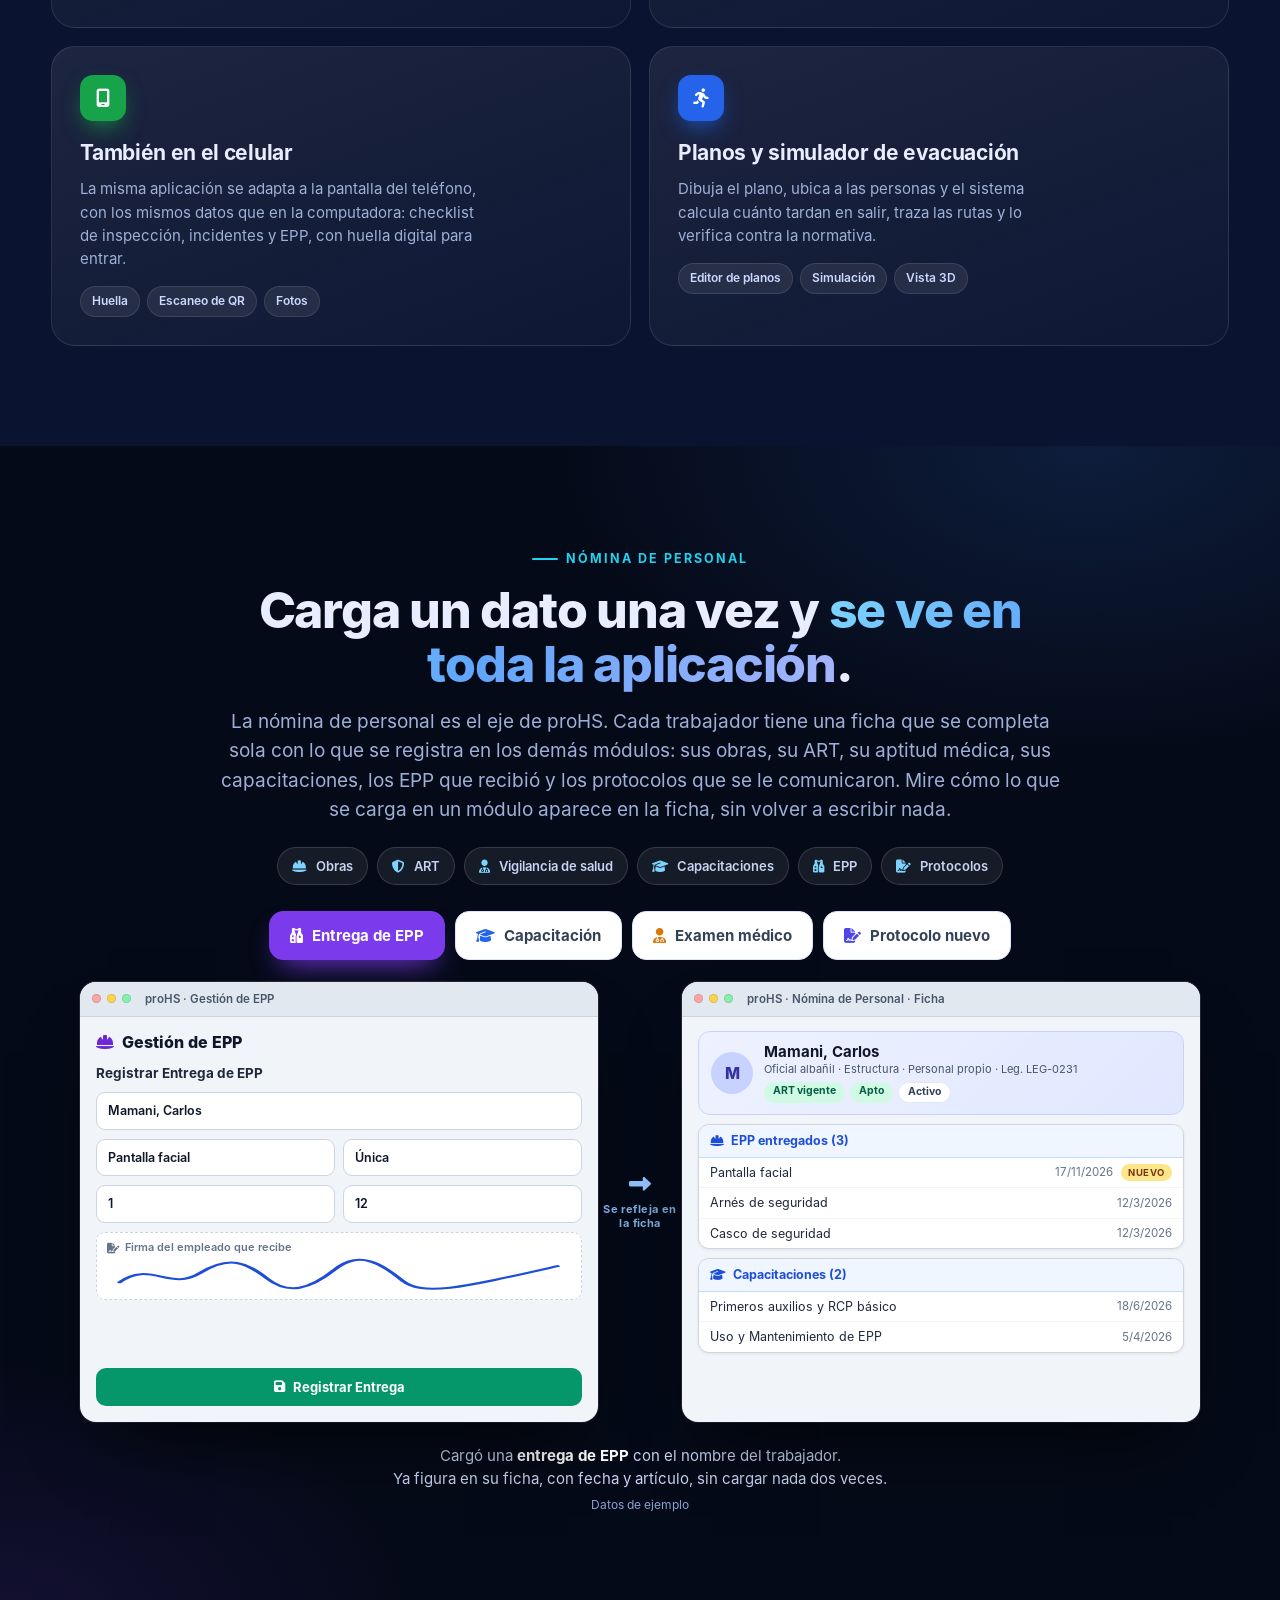
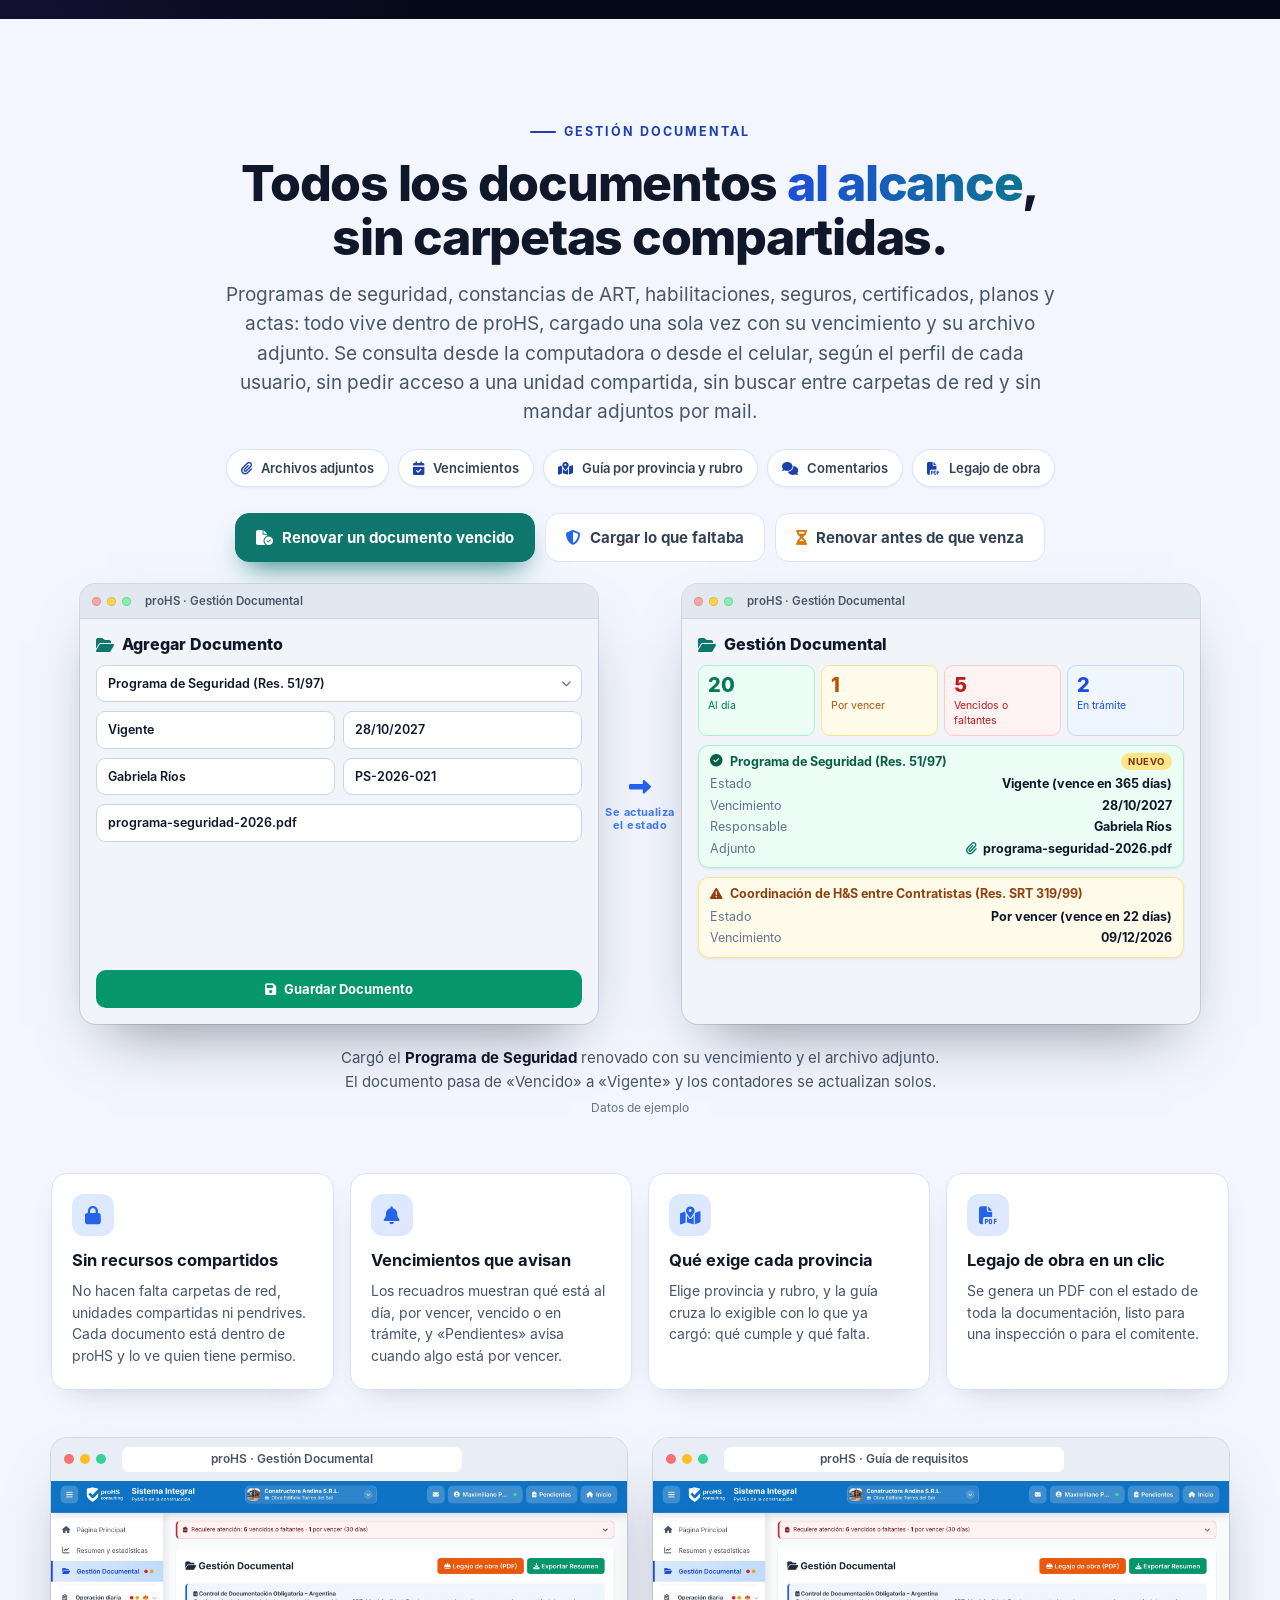
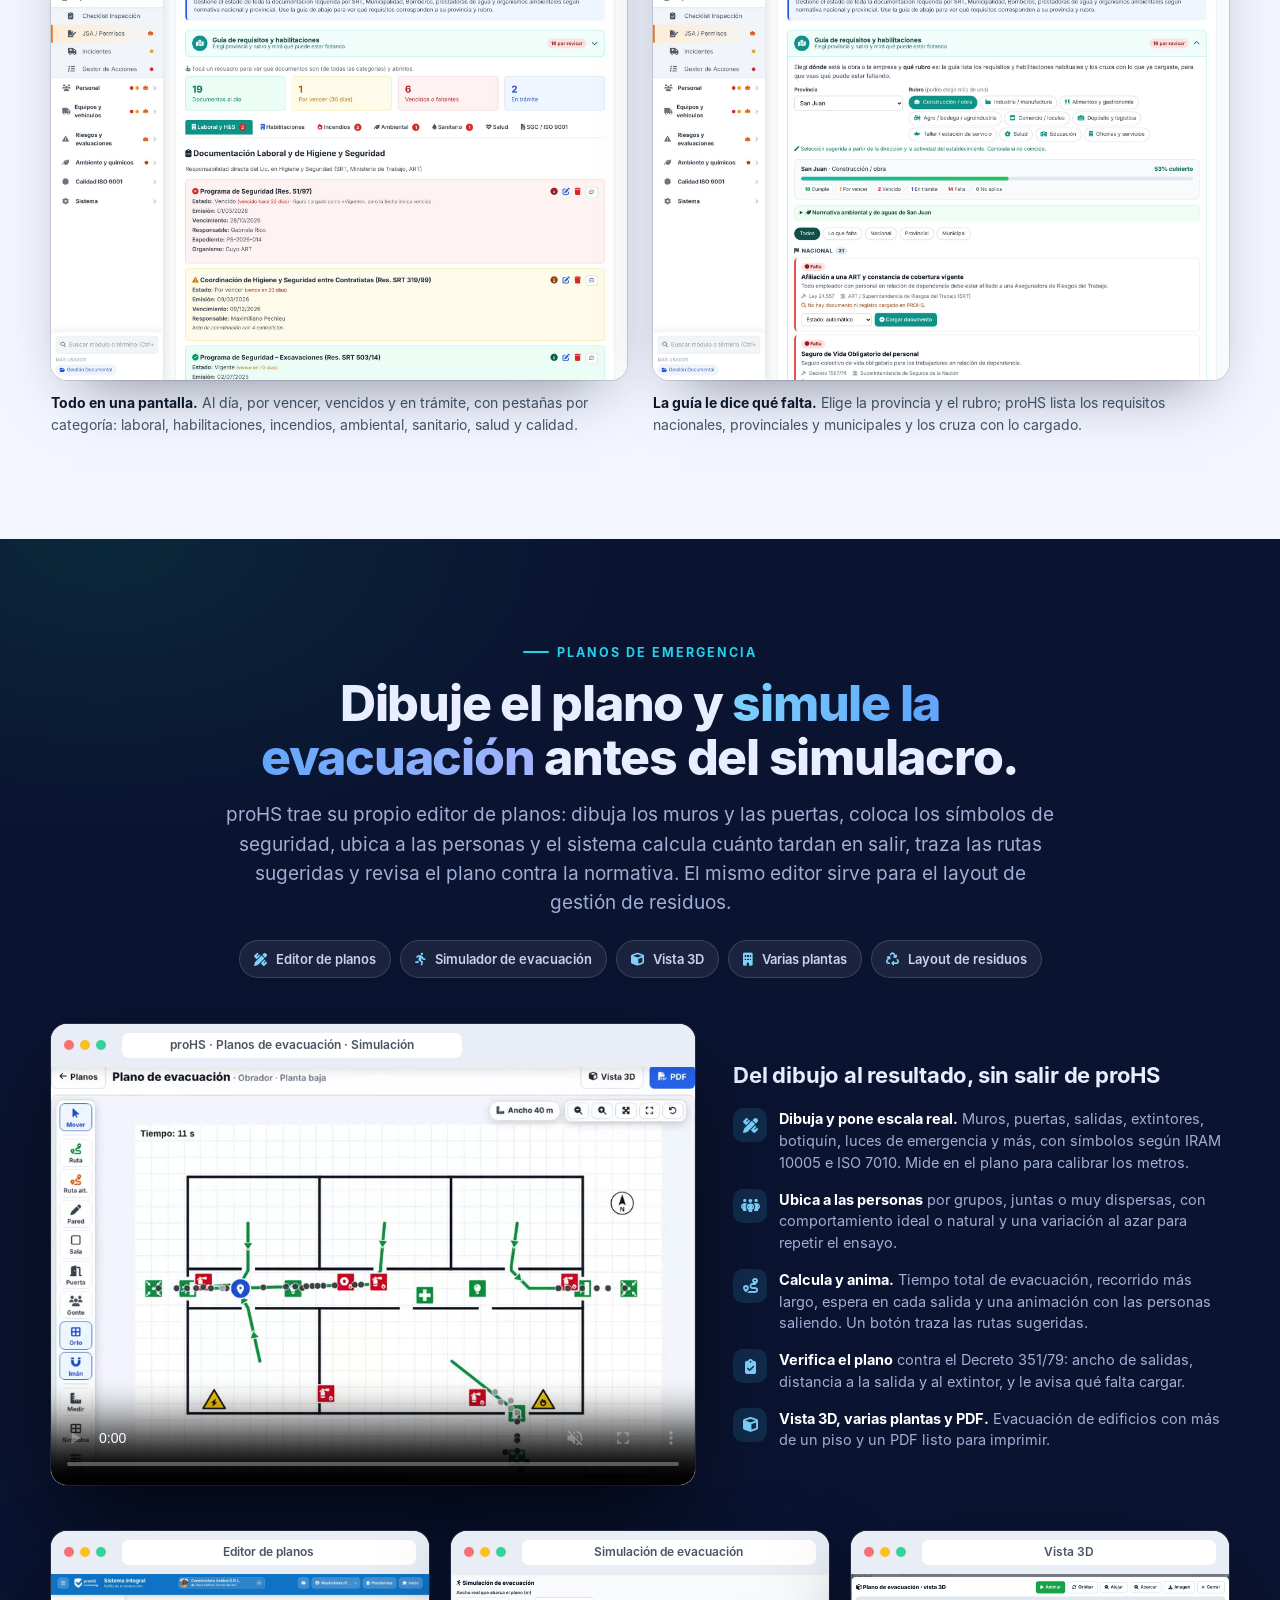
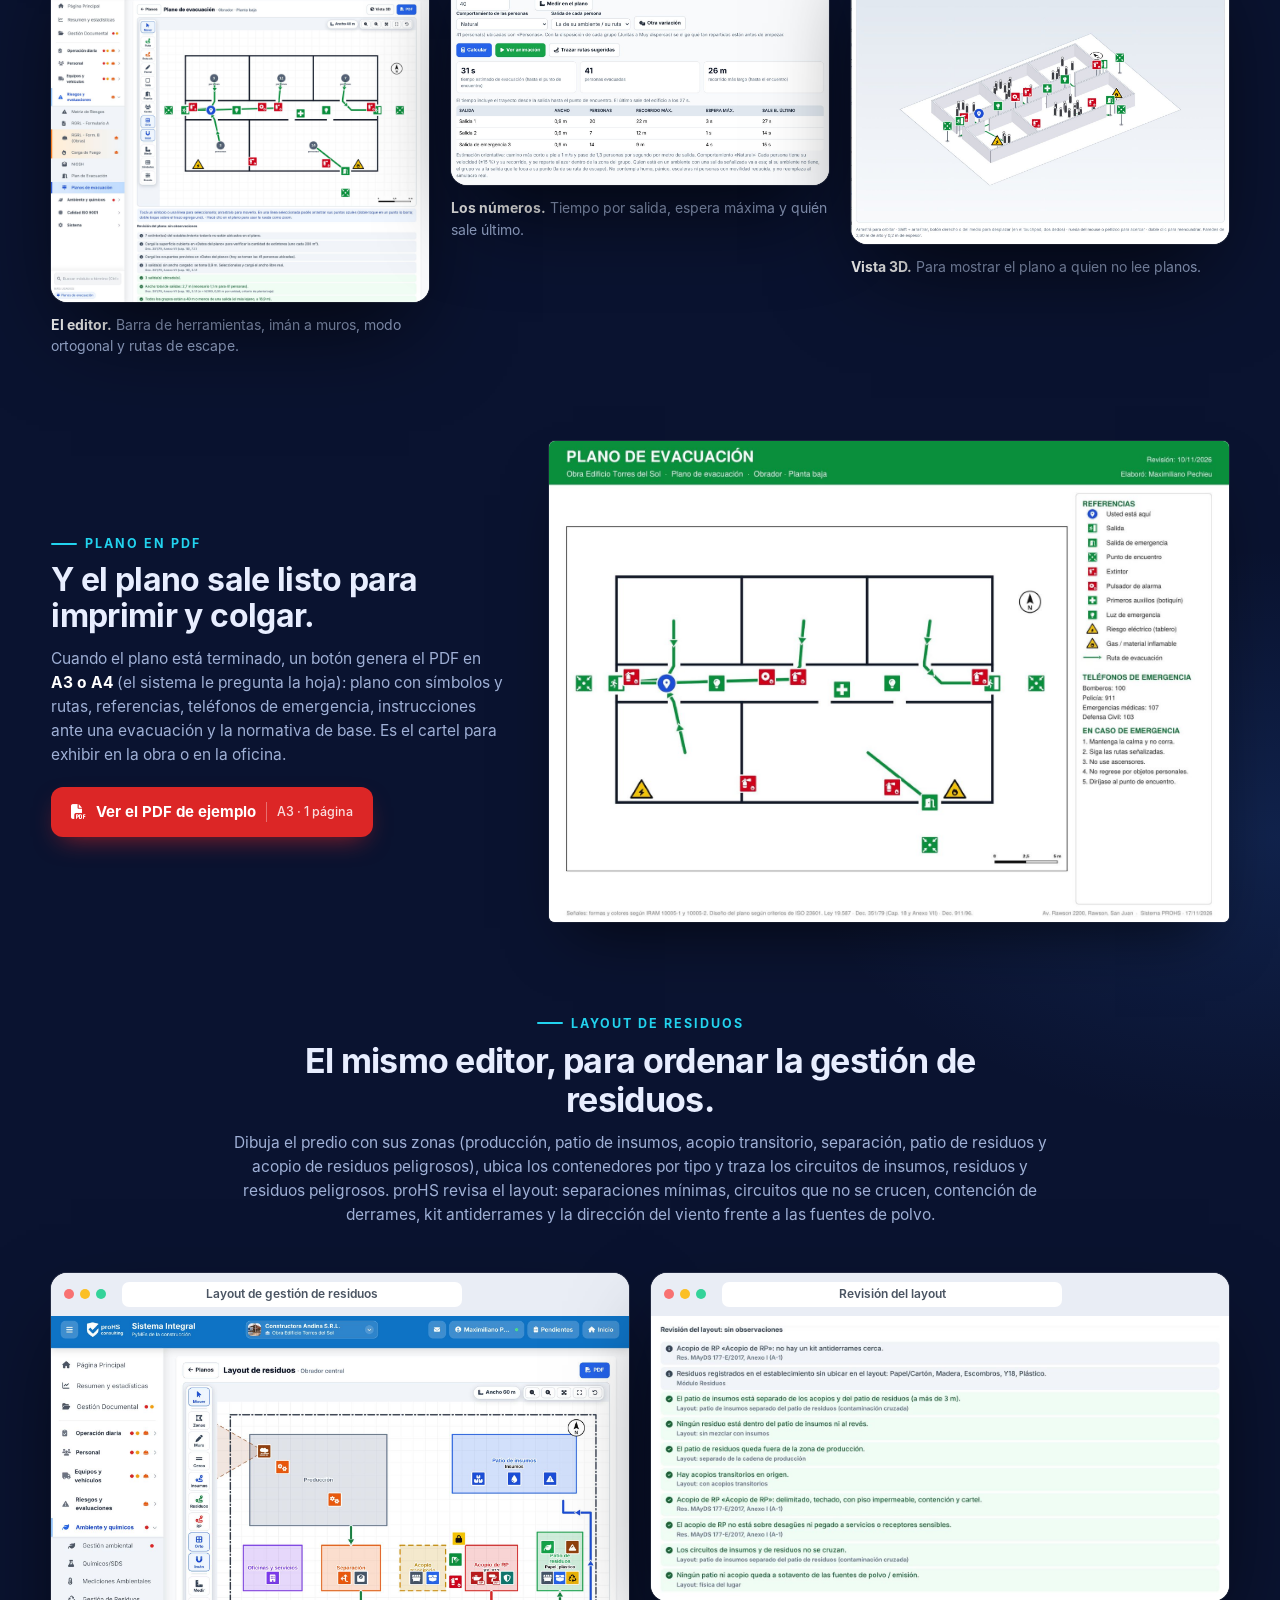
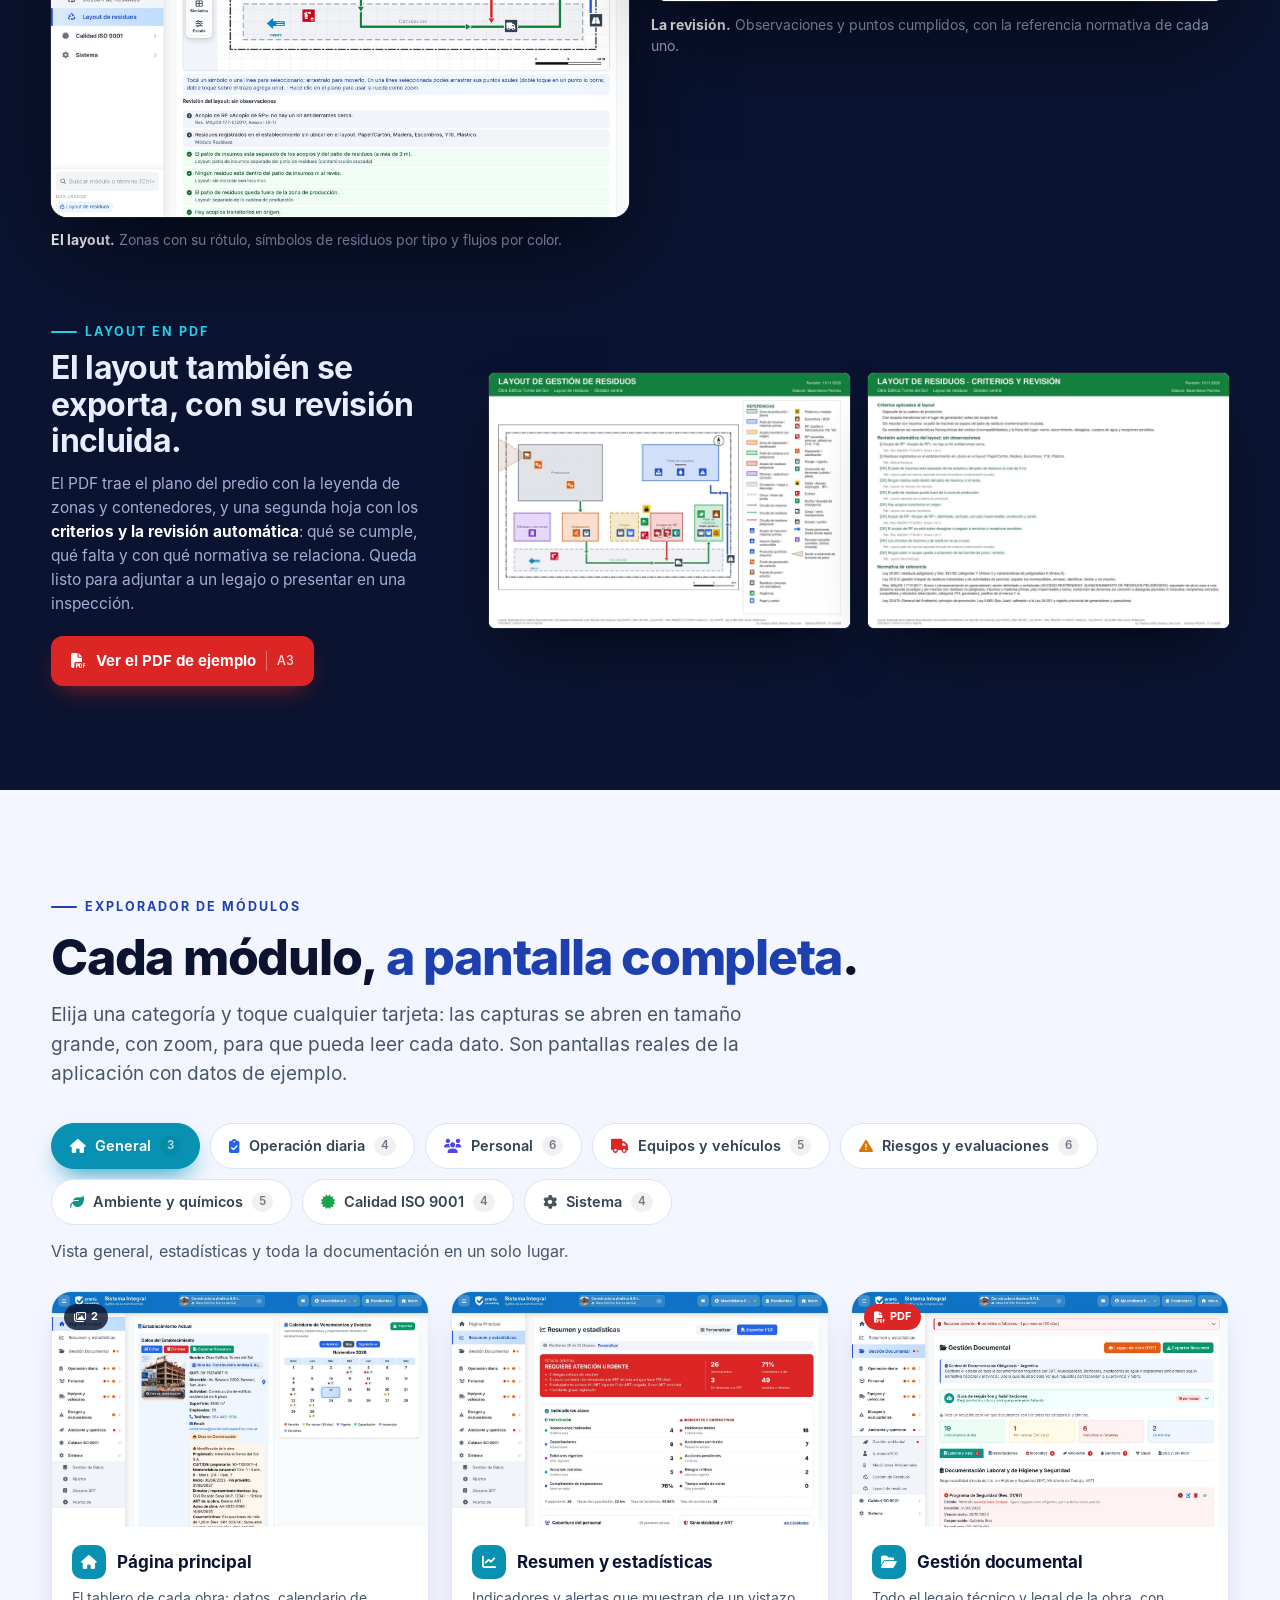
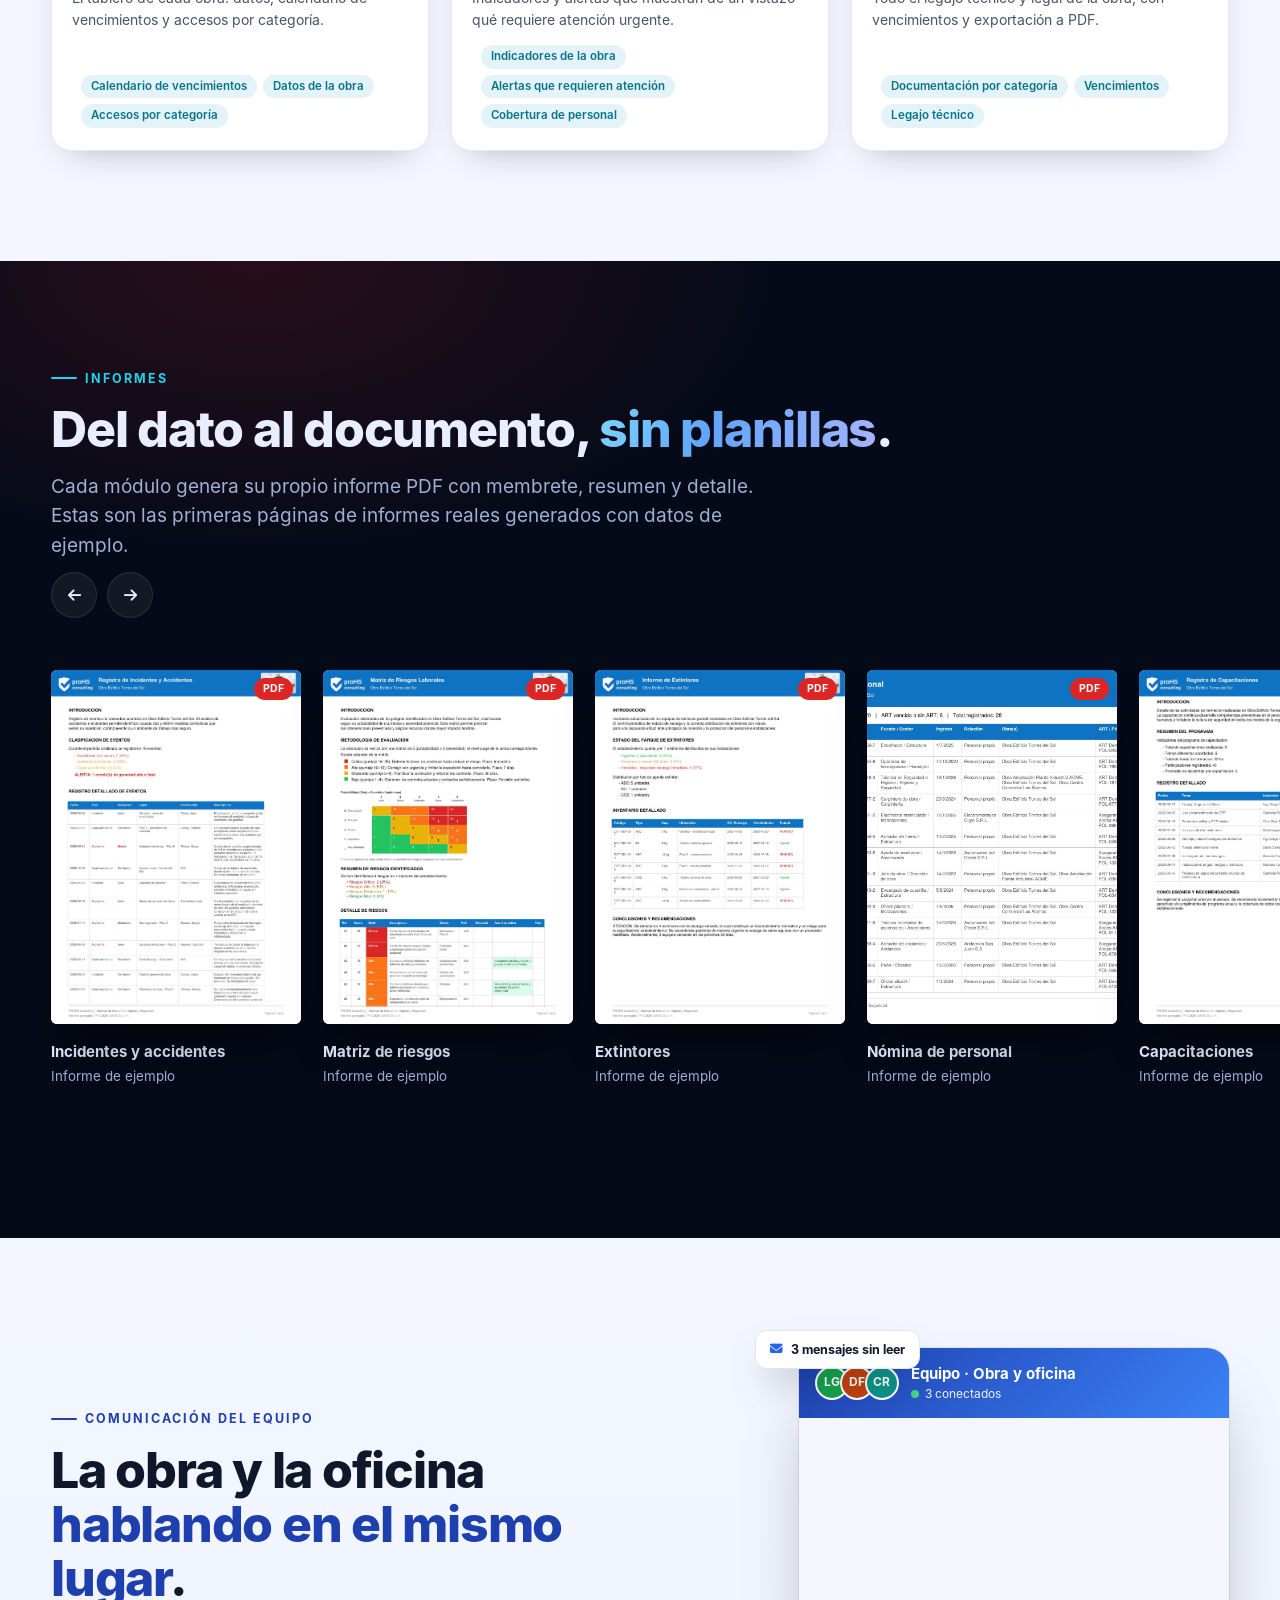
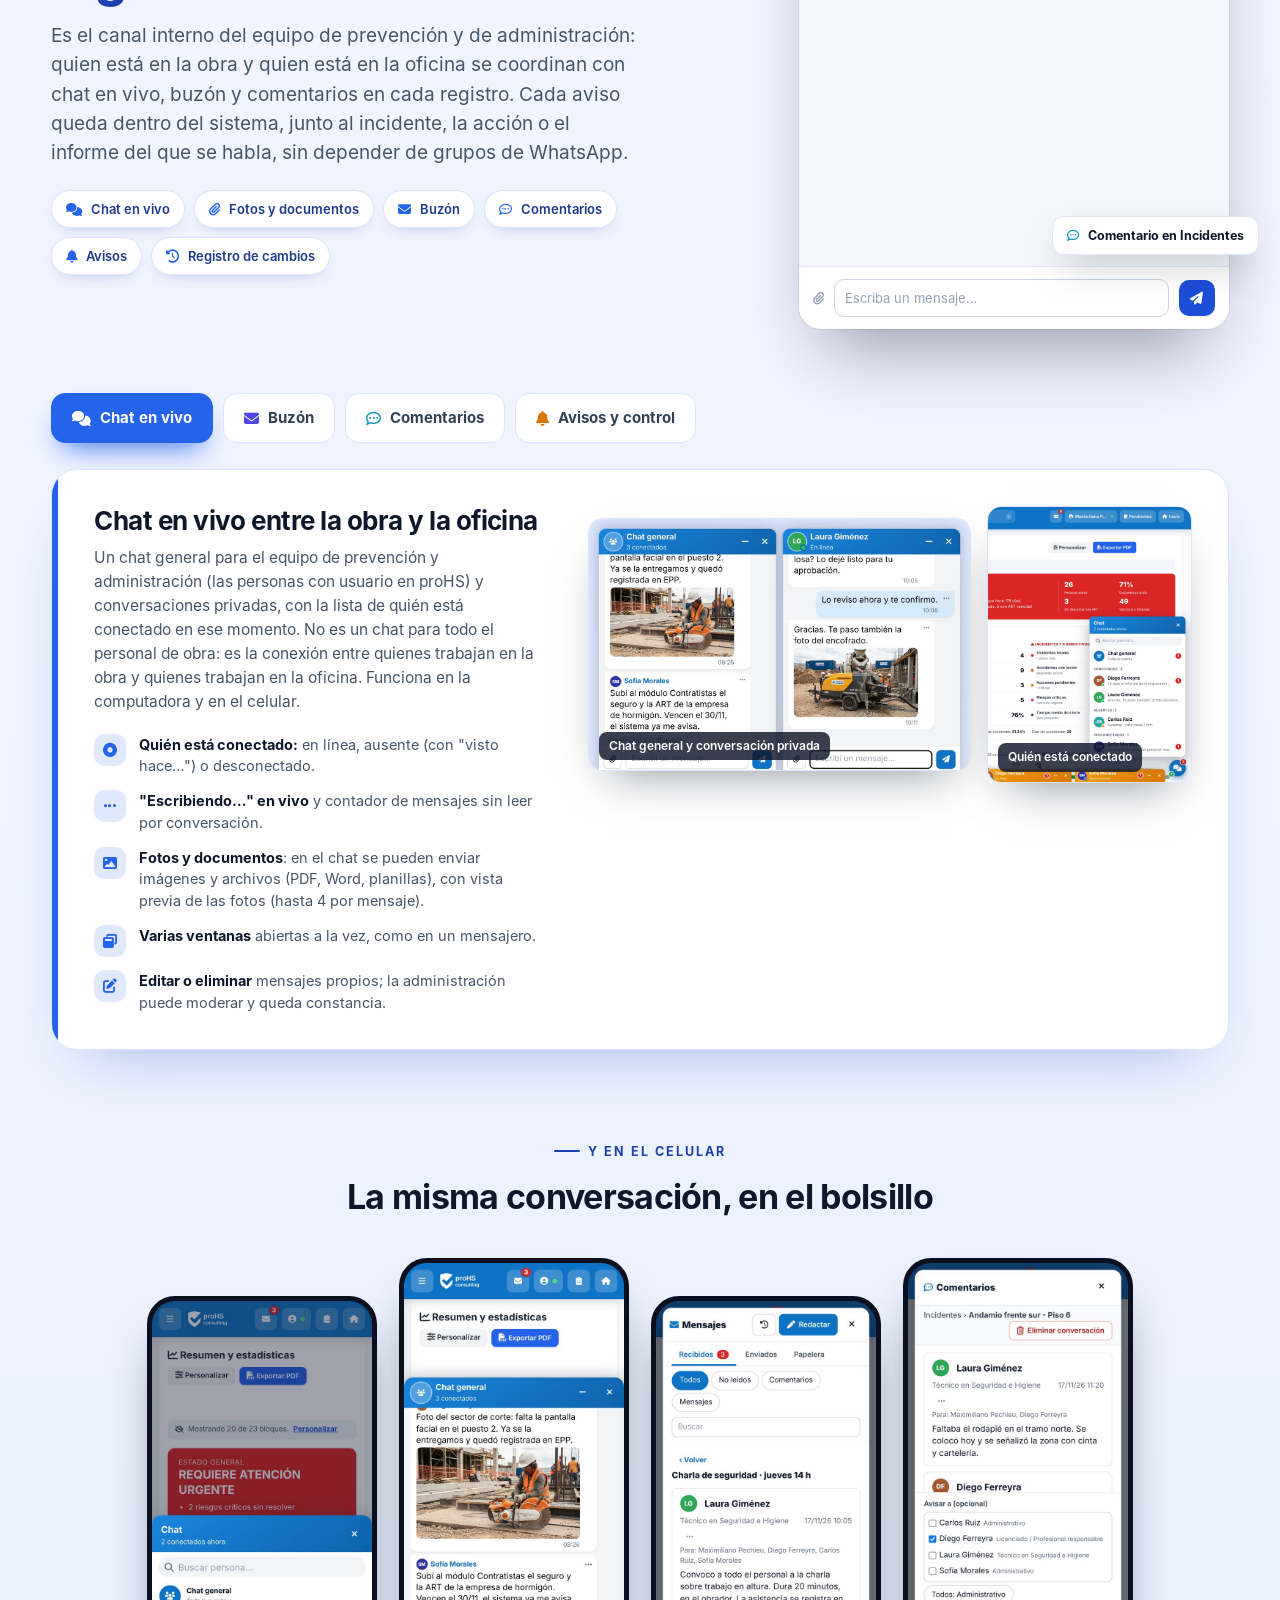
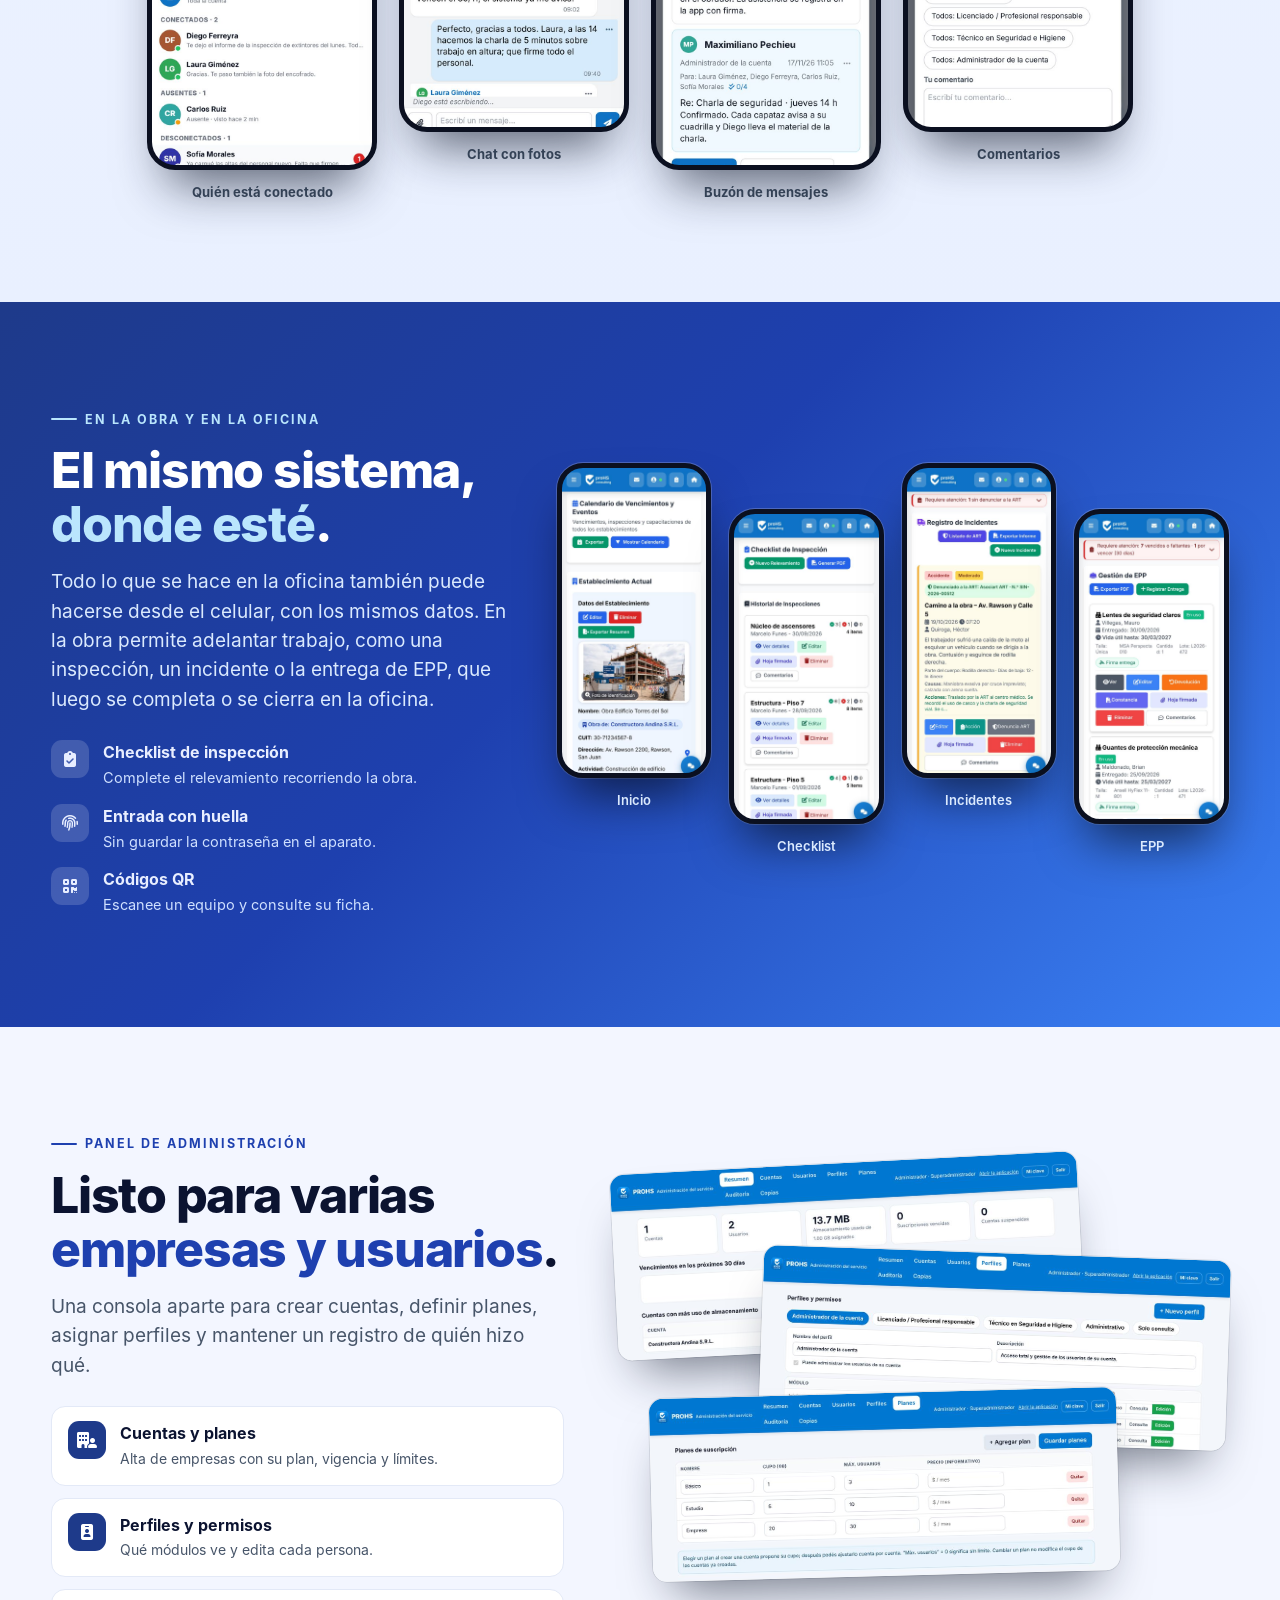
==== commit 2d10459d: "Publicar sitio proHS" ====
--- a/index.html
+++ b/index.html
@@ -83,6 +83,76 @@
     <div class="sbox rv z" style="--c:#fbbf24;--d:.24s"><i class="fa-solid fa-book"></i><b data-count="120" data-plus="+">0</b><span>términos en el glosario SRT</span></div>
   </div>
 </div></section>
+<!-- BENTO -->
+<section class="feat" id="funciones"><div class="wrap">
+  <span class="eyebrow rv">Lo que hace especial a proHS</span>
+  <h2 class="title rv" style="--d:.06s">Un solo sistema, <span class="grad">en la obra y en la oficina</span>.</h2>
+  <p class="lead rv" style="--d:.1s;margin:14px 0 6px;max-width:74ch">proHS funciona igual en la computadora de la oficina y en el celular de la obra, con los mismos datos y las mismas funciones. En la obra se puede ir adelantando trabajo, y después se completa o se cierra en la oficina, sin cargar nada dos veces.</p>
+  <div class="bento">
+    <div class="bx w4 cal rv" style="--c:#0891b2">
+      <div class="ctx"><div class="ic"><i class="fa-solid fa-calendar-days"></i></div>
+      <h3>Un calendario único de vencimientos</h3>
+      <p>Habilitaciones, exámenes médicos, recargas de extintores, seguros y capacitaciones en una sola vista, en la página principal de cada obra. Pase el cursor por un día y mire el detalle.</p>
+      <span class="chint"><i class="fa-solid fa-arrow-right"></i> Pruebe con los días marcados</span></div>
+      <div class="calw" id="calw"></div>
+    </div>
+    <div class="bx w2 rv" style="--c:#dc2626;--d:.08s">
+      <div class="ic"><i class="fa-solid fa-file-pdf"></i></div>
+      <h3>Informes PDF en un clic</h3>
+      <p>Con membrete propio, listos para presentar o archivar.</p>
+      <div class="fan">
+        <img src="assets/img/pdf/riesgos.jpg" data-zoom data-group="feat" data-full="assets/img/pdf/riesgos.jpg" data-title="Informe de matriz de riesgos" alt="Informe de riesgos" loading="lazy">
+        <img src="assets/img/pdf/incidentes.jpg" data-zoom data-group="feat" data-full="assets/img/pdf/incidentes.jpg" data-title="Informe de incidentes" alt="Informe de incidentes" loading="lazy">
+        <img src="assets/img/pdf/extintores.jpg" data-zoom data-group="feat" data-full="assets/img/pdf/extintores.jpg" data-title="Informe de extintores" alt="Informe de extintores" loading="lazy">
+      </div>
+    </div>
+    <div class="bx w2 rv" style="--c:#4f46e5">
+      <div class="ic"><i class="fa-solid fa-building"></i></div>
+      <h3>Empresas y obras</h3>
+      <p>Un selector en la parte superior pasa de la casa central a cada sucursal u obra. La constructora es dueña del personal y los equipos; cada obra guarda sus propios datos sin mezclarse con las demás.</p>
+      <div class="tags"><span>Personal compartido</span><span>Equipos por obra</span><span>Historial</span></div>
+    </div>
+    <div class="bx w2 rv" style="--c:#d97706;--d:.08s">
+      <div class="ic"><i class="fa-solid fa-scale-balanced"></i></div>
+      <h3>Normativa argentina integrada</h3>
+      <p>Matriz de riesgos, RGRL, carga de fuego, NIOSH y glosario con la normativa de cada término.</p>
+      <div class="tags"><span>Ley 19.587</span><span>Dec. 351/79</span><span>Dec. 911/96</span><span>Res. SRT</span></div>
+    </div>
+    <div class="bx w2 rv" style="--c:#0d9488;--d:.16s">
+      <div class="ic"><i class="fa-solid fa-user-shield"></i></div>
+      <h3>Perfiles y permisos</h3>
+      <p>Cada persona ve solo los módulos que su perfil habilita. Cinco perfiles de fábrica y los propios que necesite.</p>
+      <div class="tags"><span>Usuarios</span><span>Auditoría</span><span>Copias</span></div>
+    </div>
+    <div class="bx w3 rv" style="--c:#2563eb">
+      <div class="ic"><i class="fa-solid fa-comments"></i></div>
+      <h3>Chat entre la obra y la oficina</h3>
+      <p>El canal del equipo de prevención y administración: chat general y privado en el que se pueden enviar fotos y documentos, lista de quién está conectado y un buzón con respuestas y adjuntos.</p>
+      <div class="tags"><span>Chat en vivo</span><span>Buzón</span><span>Avisos</span></div>
+      <a class="more" href="#equipo">Ver cómo funciona <i class="fa-solid fa-arrow-right"></i></a>
+    </div>
+    <div class="bx w3 rv" style="--c:#0891b2;--d:.08s">
+      <div class="ic"><i class="fa-regular fa-comment-dots"></i></div>
+      <h3>Comentarios en cada registro</h3>
+      <p>Cada incidente, acción o ficha tiene su hilo de comentarios. Avisa a quien corresponda y la conversación queda pegada al registro.</p>
+      <div class="tags"><span>Hilos</span><span>Avisar a…</span><span>Con permisos</span></div>
+      <a class="more" href="#equipo">Ver cómo funciona <i class="fa-solid fa-arrow-right"></i></a>
+    </div>
+    <div class="bx w3 rv" style="--c:#16a34a">
+      <div class="ic"><i class="fa-solid fa-mobile-screen"></i></div>
+      <h3>También en el celular</h3>
+      <p>La misma aplicación se adapta a la pantalla del teléfono, con los mismos datos que en la computadora: checklist de inspección, incidentes y EPP, con huella digital para entrar.</p>
+      <div class="tags"><span>Huella</span><span>Escaneo de QR</span><span>Fotos</span></div>
+    </div>
+    <div class="bx w3 rv" style="--c:#2563eb;--d:.08s">
+      <div class="ic"><i class="fa-solid fa-person-running"></i></div>
+      <h3>Planos y simulador de evacuación</h3>
+      <p>Dibuja el plano, ubica a las personas y el sistema calcula cuánto tardan en salir, traza las rutas y lo verifica contra la normativa.</p>
+      <div class="tags"><span>Editor de planos</span><span>Simulación</span><span>Vista 3D</span></div>
+    </div>
+  </div>
+</div></section>
+
 <!-- NÓMINA: lo que se carga en un módulo se refleja en la ficha -->
 <section class="nomina" id="nomina"><div class="wrap">
   <div class="nmh">
@@ -387,74 +457,7 @@
   </div>
 </div></section>
 
-<!-- BENTO -->
-<section class="feat" id="funciones"><div class="wrap">
-  <span class="eyebrow rv">Lo que hace especial a proHS</span>
-  <h2 class="title rv" style="--d:.06s">Un solo sistema, <span class="grad">en la obra y en la oficina</span>.</h2>
-  <p class="lead rv" style="--d:.1s;margin:14px 0 6px;max-width:74ch">proHS funciona igual en la computadora de la oficina y en el celular de la obra, con los mismos datos y las mismas funciones. En la obra se puede ir adelantando trabajo, y después se completa o se cierra en la oficina, sin cargar nada dos veces.</p>
-  <div class="bento">
-    <div class="bx w4 rv" style="--c:#0891b2">
-      <div class="ic"><i class="fa-solid fa-calendar-days"></i></div>
-      <h3>Un calendario único de vencimientos</h3>
-      <p>Habilitaciones, exámenes médicos, recargas de extintores, seguros y capacitaciones en una sola vista. Pase el cursor por un día y mire el detalle.</p>
-      <div class="shot" data-zoom data-group="feat" data-full="assets/img/full/tooltip-calendario.jpg" data-title="Calendario de vencimientos" data-cap="Al pasar el cursor sobre un día aparece el detalle de sus eventos."><img src="assets/img/thumb/tooltip-calendario.jpg" alt="Calendario con detalle" loading="lazy"></div>
-    </div>
-    <div class="bx w2 rv" style="--c:#dc2626;--d:.08s">
-      <div class="ic"><i class="fa-solid fa-file-pdf"></i></div>
-      <h3>Informes PDF en un clic</h3>
-      <p>Con membrete propio, listos para presentar o archivar.</p>
-      <div class="fan">
-        <img src="assets/img/pdf/riesgos.jpg" data-zoom data-group="feat" data-full="assets/img/pdf/riesgos.jpg" data-title="Informe de matriz de riesgos" alt="Informe de riesgos" loading="lazy">
-        <img src="assets/img/pdf/incidentes.jpg" data-zoom data-group="feat" data-full="assets/img/pdf/incidentes.jpg" data-title="Informe de incidentes" alt="Informe de incidentes" loading="lazy">
-        <img src="assets/img/pdf/extintores.jpg" data-zoom data-group="feat" data-full="assets/img/pdf/extintores.jpg" data-title="Informe de extintores" alt="Informe de extintores" loading="lazy">
-      </div>
-    </div>
-    <div class="bx w2 rv" style="--c:#4f46e5">
-      <div class="ic"><i class="fa-solid fa-building"></i></div>
-      <h3>Empresas y obras</h3>
-      <p>La constructora es dueña del personal y los equipos; cada obra guarda sus propios datos sin mezclarse con las demás.</p>
-      <div class="tags"><span>Personal compartido</span><span>Equipos por obra</span><span>Historial</span></div>
-    </div>
-    <div class="bx w2 rv" style="--c:#d97706;--d:.08s">
-      <div class="ic"><i class="fa-solid fa-scale-balanced"></i></div>
-      <h3>Normativa argentina integrada</h3>
-      <p>Matriz de riesgos, RGRL, carga de fuego, NIOSH y glosario con la normativa de cada término.</p>
-      <div class="tags"><span>Ley 19.587</span><span>Dec. 351/79</span><span>Dec. 911/96</span><span>Res. SRT</span></div>
-    </div>
-    <div class="bx w2 rv" style="--c:#0d9488;--d:.16s">
-      <div class="ic"><i class="fa-solid fa-user-shield"></i></div>
-      <h3>Perfiles y permisos</h3>
-      <p>Cada persona ve solo los módulos que su perfil habilita. Cinco perfiles de fábrica y los propios que necesite.</p>
-      <div class="tags"><span>Usuarios</span><span>Auditoría</span><span>Copias</span></div>
-    </div>
-    <div class="bx w3 rv" style="--c:#2563eb">
-      <div class="ic"><i class="fa-solid fa-comments"></i></div>
-      <h3>Chat entre la obra y la oficina</h3>
-      <p>El canal del equipo de prevención y administración: chat general y privado con fotos, lista de quién está conectado y un buzón con respuestas y adjuntos.</p>
-      <div class="tags"><span>Chat en vivo</span><span>Buzón</span><span>Avisos</span></div>
-      <a class="more" href="#equipo">Ver cómo funciona <i class="fa-solid fa-arrow-right"></i></a>
-    </div>
-    <div class="bx w3 rv" style="--c:#0891b2;--d:.08s">
-      <div class="ic"><i class="fa-regular fa-comment-dots"></i></div>
-      <h3>Comentarios en cada registro</h3>
-      <p>Cada incidente, acción o ficha tiene su hilo de comentarios. Avisa a quien corresponda y la conversación queda pegada al registro.</p>
-      <div class="tags"><span>Hilos</span><span>Avisar a…</span><span>Con permisos</span></div>
-      <a class="more" href="#equipo">Ver cómo funciona <i class="fa-solid fa-arrow-right"></i></a>
-    </div>
-    <div class="bx w3 rv" style="--c:#16a34a">
-      <div class="ic"><i class="fa-solid fa-mobile-screen"></i></div>
-      <h3>También en el celular</h3>
-      <p>La misma aplicación se adapta a la pantalla del teléfono, con los mismos datos que en la computadora: checklist de inspección, incidentes y EPP, con huella digital para entrar.</p>
-      <div class="tags"><span>Huella</span><span>Escaneo de QR</span><span>Fotos</span></div>
-    </div>
-    <div class="bx w3 rv" style="--c:#2563eb;--d:.08s">
-      <div class="ic"><i class="fa-solid fa-person-running"></i></div>
-      <h3>Planos y simulador de evacuación</h3>
-      <p>Dibuja el plano, ubica a las personas y el sistema calcula cuánto tardan en salir, traza las rutas y lo verifica contra la normativa.</p>
-      <div class="tags"><span>Editor de planos</span><span>Simulación</span><span>Vista 3D</span></div>
-    </div>
-  </div>
-</div></section>
+
 
 <!-- EXPLORER -->
 <section class="explore light" id="modulos"><div class="wrap">
@@ -488,7 +491,7 @@
       <h2 class="title rv" style="--d:.06s">La obra y la oficina <span style="color:#1e40af">hablando en el mismo lugar</span>.</h2>
       <p class="lead rv" style="--d:.12s">Es el canal interno del equipo de prevención y de administración: quien está en la obra y quien está en la oficina se coordinan con chat en vivo, buzón y comentarios en cada registro. Cada aviso queda dentro del sistema, junto al incidente, la acción o el informe del que se habla, sin depender de grupos de WhatsApp.</p>
       <div class="tpills rv" style="--d:.18s">
-        <span><i class="fa-solid fa-comments"></i> Chat en vivo</span><span><i class="fa-solid fa-envelope"></i> Buzón</span><span><i class="fa-regular fa-comment-dots"></i> Comentarios</span><span><i class="fa-solid fa-bell"></i> Avisos</span><span><i class="fa-solid fa-clock-rotate-left"></i> Registro de cambios</span>
+        <span><i class="fa-solid fa-comments"></i> Chat en vivo</span><span><i class="fa-solid fa-paperclip"></i> Fotos y documentos</span><span><i class="fa-solid fa-envelope"></i> Buzón</span><span><i class="fa-regular fa-comment-dots"></i> Comentarios</span><span><i class="fa-solid fa-bell"></i> Avisos</span><span><i class="fa-solid fa-clock-rotate-left"></i> Registro de cambios</span>
       </div>
     </div>
     <div class="live rv r" id="live" aria-label="Ejemplo animado de chat">
@@ -521,7 +524,7 @@
         <ul class="tl">
           <li><i class="fa-solid fa-circle-dot"></i><span><b>Quién está conectado:</b> en línea, ausente (con "visto hace…") o desconectado.</span></li>
           <li><i class="fa-solid fa-ellipsis"></i><span><b>"Escribiendo…" en vivo</b> y contador de mensajes sin leer por conversación.</span></li>
-          <li><i class="fa-solid fa-image"></i><span><b>Fotos y archivos</b> en el mensaje, con vista previa en el chat (hasta 4 por mensaje).</span></li>
+          <li><i class="fa-solid fa-image"></i><span><b>Fotos y documentos</b>: en el chat se pueden enviar imágenes y archivos (PDF, Word, planillas), con vista previa de las fotos (hasta 4 por mensaje).</span></li>
           <li><i class="fa-solid fa-window-restore"></i><span><b>Varias ventanas</b> abiertas a la vez, como en un mensajero.</span></li>
           <li><i class="fa-solid fa-pen-to-square"></i><span><b>Editar o eliminar</b> mensajes propios; la administración puede moderar y queda constancia.</span></li>
         </ul>
@@ -635,12 +638,12 @@
 <!-- AUTOR -->
 <section class="author" id="autor"><div class="wrap">
   <div class="pwrap rv l">
-    <div class="pcard" id="pcard"><img src="assets/img/autor.jpg" alt="Maximiliano Pechieu"><div class="tag"><b>Maximiliano Pechieu</b>Autor y desarrollador de proHS</div></div>
+    <div class="pcard" id="pcard"><img src="assets/img/autor.jpg" alt="Maximiliano Pechieu"><div class="tag"><b>Maximiliano Pechieu</b></div></div>
   </div>
   <div>
     <span class="eyebrow rv">Sobre el autor</span>
     <h2 class="rv" style="--d:.06s">Maximiliano <span class="grad">Pechieu</span></h2>
-    <div class="role rv" style="--d:.1s">Tecnología e informática · Gestión administrativa y documental</div>
+    <div class="role rv" style="--d:.1s">Licenciado en Seguridad y Salud Ocupacional</div>
     <p class="bio rv" style="--d:.14s">Entusiasta de la tecnología y la informática, con estudios avanzados en Arquitectura y formación en Seguridad y Salud Ocupacional. Se desempeña como Jefe de División en un organismo del Estado, donde ejerce a diario la gestión administrativa y documental: circuitos de expedientes, registros y control de la información.</p>
     <p class="bio rv" style="--d:.16s;margin-top:-6px">proHS integra esa experiencia en una herramienta pensada para las pequeñas y medianas empresas de la construcción: ordena su documentación de seguridad e higiene, conserva el historial de cada registro y toma como base la normativa argentina vigente.</p>
     <div class="facts rv" style="--d:.18s">
@@ -692,6 +695,7 @@
 </div>
 
 <script src="assets/js/catalog.js"></script>
+<script src="assets/js/cal.js" defer></script>
 <script src="assets/js/site.js"></script>
 </body>
 </html>
--- a/assets/css/site.css
+++ b/assets/css/site.css
@@ -501,3 +501,39 @@
 html.lite .chipf,html.lite .hphone,html.lite .cd,html.lite .phone{box-shadow:0 6px 14px -6px rgba(0,0,0,.55)!important}
 html.lite .slides img{transition:opacity .5s!important}
 html.lite .rv{transition-duration:.25s!important}
+
+/* ===== calendario animado de vencimientos ===== */
+.bx.cal{display:grid;grid-template-columns:minmax(0,.78fr) minmax(0,1.32fr);gap:28px;align-items:center}
+.bx.cal .ctx p{max-width:34ch}.bx.cal .chint{display:inline-flex;align-items:center;gap:8px;margin-top:16px;font-size:13px;font-weight:700;color:#7dd3fc}
+.bx.cal .chint i{animation:cwnudge 1.8s var(--ease) infinite}
+@keyframes cwnudge{0%,100%{transform:translateX(0)}50%{transform:translateX(5px)}}
+.calw{position:relative;background:#fff;color:#0f172a;border-radius:16px;padding:14px 14px 12px;box-shadow:0 24px 50px -16px rgba(0,0,0,.65);min-height:352px;user-select:none}
+.cwh{display:flex;align-items:center;justify-content:space-between;gap:10px;margin-bottom:8px;flex-wrap:wrap}
+.cwh b{font-size:15.5px;display:flex;align-items:center;gap:8px;color:#0f172a}.cwh b i{color:#2563eb}
+.cwleg{display:flex;align-items:center;gap:5px;font-size:10.5px;color:#475569;font-weight:600}
+.cwleg i,.cwc em i{display:inline-block;width:7px;height:7px;border-radius:50%;background:var(--k)}.cwleg i{margin-left:6px}
+.cwg{display:grid;grid-template-columns:repeat(7,1fr);gap:2px}
+.cwd{font-size:10.5px;font-weight:700;color:#1d4ed8;background:#dbeafe;border-radius:6px;text-align:center;padding:4px 0}
+.cwc{appearance:none;border:0;background:transparent;font:inherit;color:#0f172a;height:48px;border-radius:10px;display:flex;flex-direction:column;align-items:center;justify-content:center;gap:2px;position:relative;cursor:default;transition:transform .25s var(--ease),background .2s,box-shadow .25s}
+.cwc span{font-size:13px;font-weight:600;line-height:1}
+.cwc em{font-style:normal;display:flex;align-items:center;gap:2px;height:9px}.cwc em small{font-size:9px;font-weight:700;color:#475569;background:#eef2f7;border-radius:5px;padding:0 3px;margin-left:1px}
+.cwc.ev{cursor:pointer}.cwc.ev:hover,.cwc.on{background:#e8f1ff;transform:translateY(-2px) scale(1.12);box-shadow:0 10px 20px -8px rgba(37,99,235,.55);z-index:7}
+.cwc.on span{font-weight:800;color:#1d4ed8}
+.cwc.on em i{animation:cwdot .5s var(--ease) both}.cwc.on em i:nth-child(2){animation-delay:.07s}.cwc.on em i:nth-child(3){animation-delay:.14s}
+@keyframes cwdot{0%{transform:scale(1)}40%{transform:scale(1.9) translateY(-2px)}100%{transform:scale(1.25)}}
+.cwc.hoy span{background:#2563eb;color:#fff;width:22px;height:22px;border-radius:50%;display:grid;place-items:center;margin:-3px 0 -1px;box-shadow:0 0 0 3px rgba(37,99,235,.18)}
+.cwc:focus-visible{outline:2px solid #2563eb;outline-offset:1px}
+.cwtip{position:absolute;z-index:6;left:0;top:0;background:#fff;color:#0f172a;border-radius:14px;padding:12px 13px 10px;box-shadow:0 22px 46px -12px rgba(15,23,42,.55),0 0 0 1px rgba(15,23,42,.08);opacity:0;pointer-events:none;transform:scale(.9) translateY(8px);transition:opacity .2s,transform .32s var(--ease)}
+.cwtip.on{opacity:1;transform:none}
+.cwt{display:block;font-size:14px;letter-spacing:-.01em}.cws{display:block;font-size:11px;color:#64748b;margin:1px 0 6px;padding-bottom:6px;border-bottom:1px solid #e2e8f0}
+.cwi{display:flex;gap:9px;align-items:flex-start;margin-bottom:6px;opacity:0}
+.cwtip.on .cwi{animation:cwin .42s var(--ease) both;animation-delay:calc(.08s + var(--i)*.09s)}
+@keyframes cwin{from{opacity:0;transform:translateX(-10px)}to{opacity:1;transform:none}}
+.cwi>i{flex:none;width:28px;height:28px;border-radius:8px;display:grid;place-items:center;font-size:12px;color:var(--k);background:color-mix(in srgb,var(--k) 14%,#fff)}
+.cwi p{margin:0;max-width:none;color:#0f172a;font-size:12px;line-height:1.28}.cwi p b{display:block;font-size:12px}.cwi small{display:block;color:#64748b;font-size:11px;margin-top:1px}
+.cwf{display:block;font-size:10.5px;color:#64748b;border-top:1px solid #e2e8f0;padding-top:6px;margin-top:2px}
+.cwcur{position:absolute;left:-4px;top:-3px;z-index:8;opacity:0;pointer-events:none;transition:transform .95s cubic-bezier(.45,.05,.2,1),opacity .3s;filter:drop-shadow(0 3px 4px rgba(0,0,0,.4))}.cwcur.on{opacity:1}
+.cwcur.tap path{transform-origin:5px 3px;animation:cwtap .45s var(--ease)}@keyframes cwtap{40%{transform:scale(.78) translate(1px,1px)}}
+html.lite .bx.cal .chint i,html.lite .cwc.on em i{animation:none!important}
+@media(max-width:900px){.bx.cal{grid-template-columns:1fr}.bx.cal .ctx p{max-width:none}}
+@media(max-width:460px){.calw{padding:10px 8px 10px;min-height:330px}.cwc{height:44px}.cwleg{font-size:9.5px}.cwleg i{margin-left:4px}}
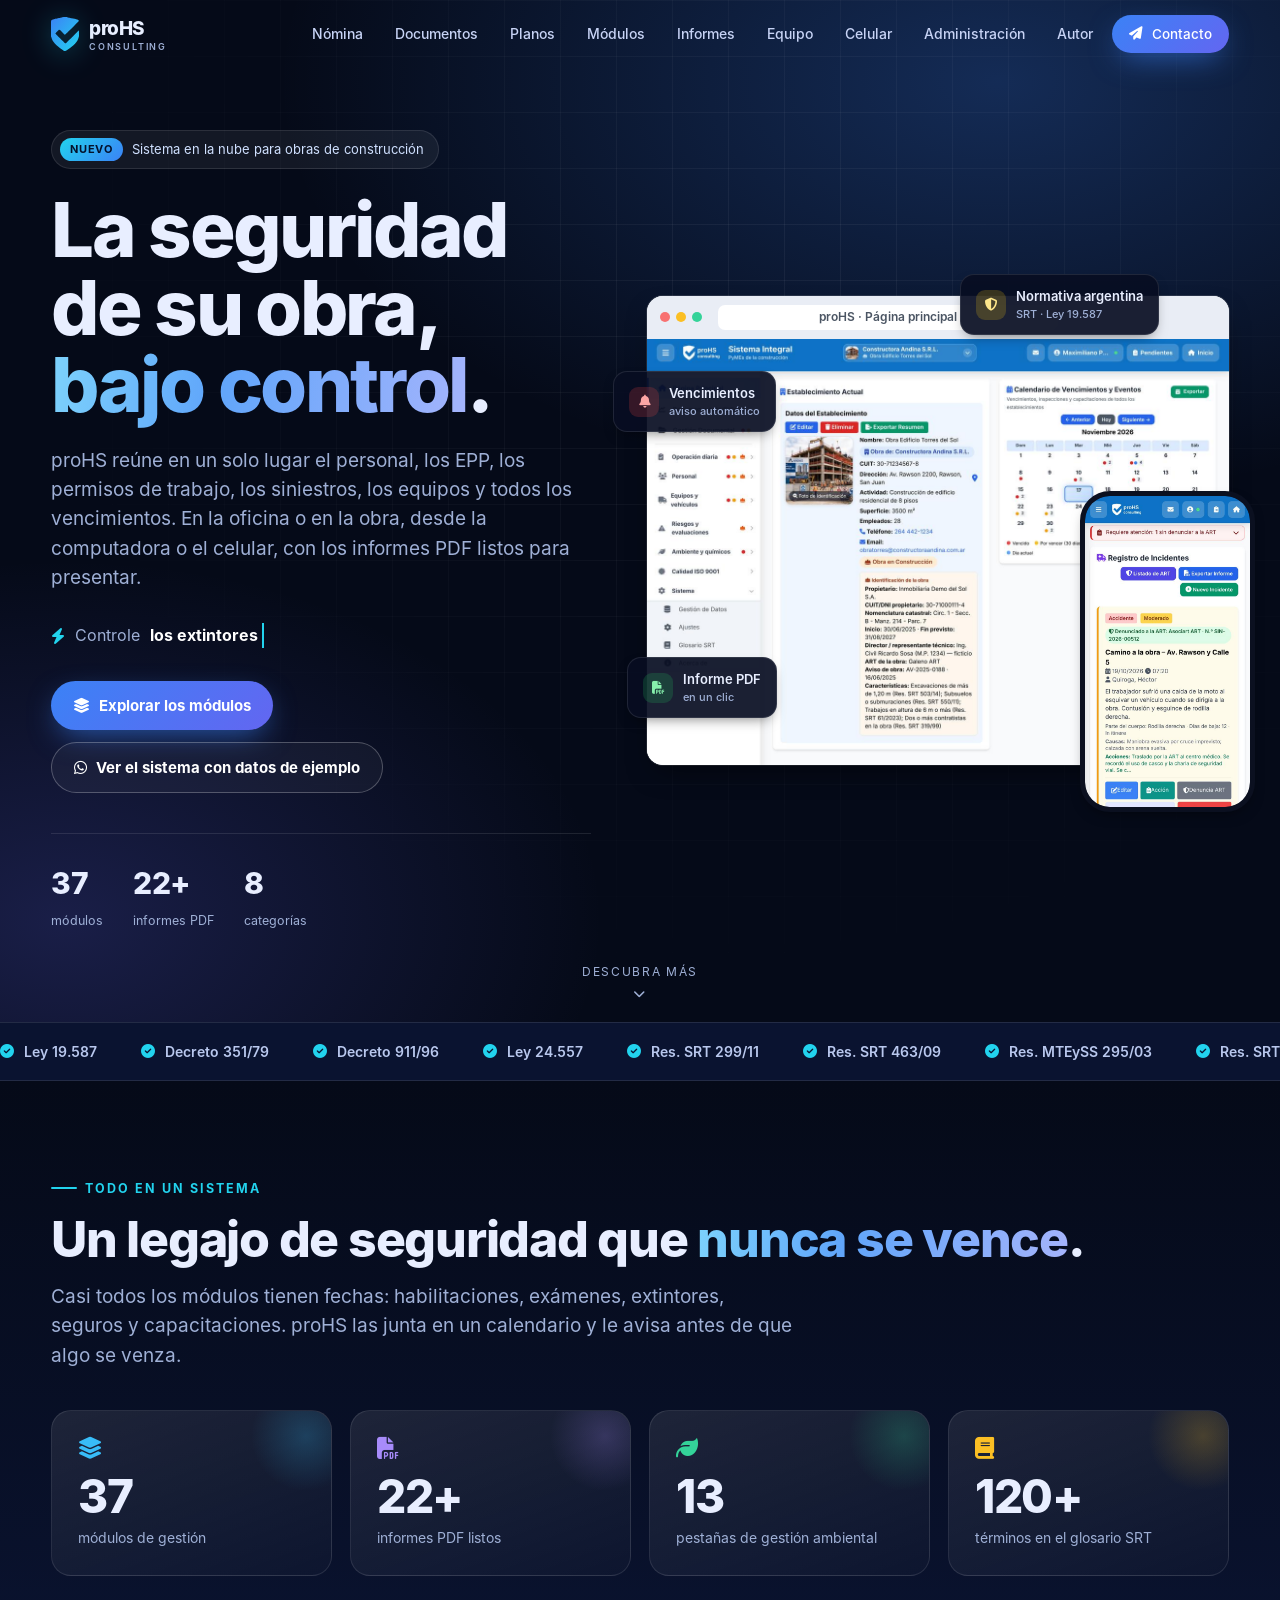
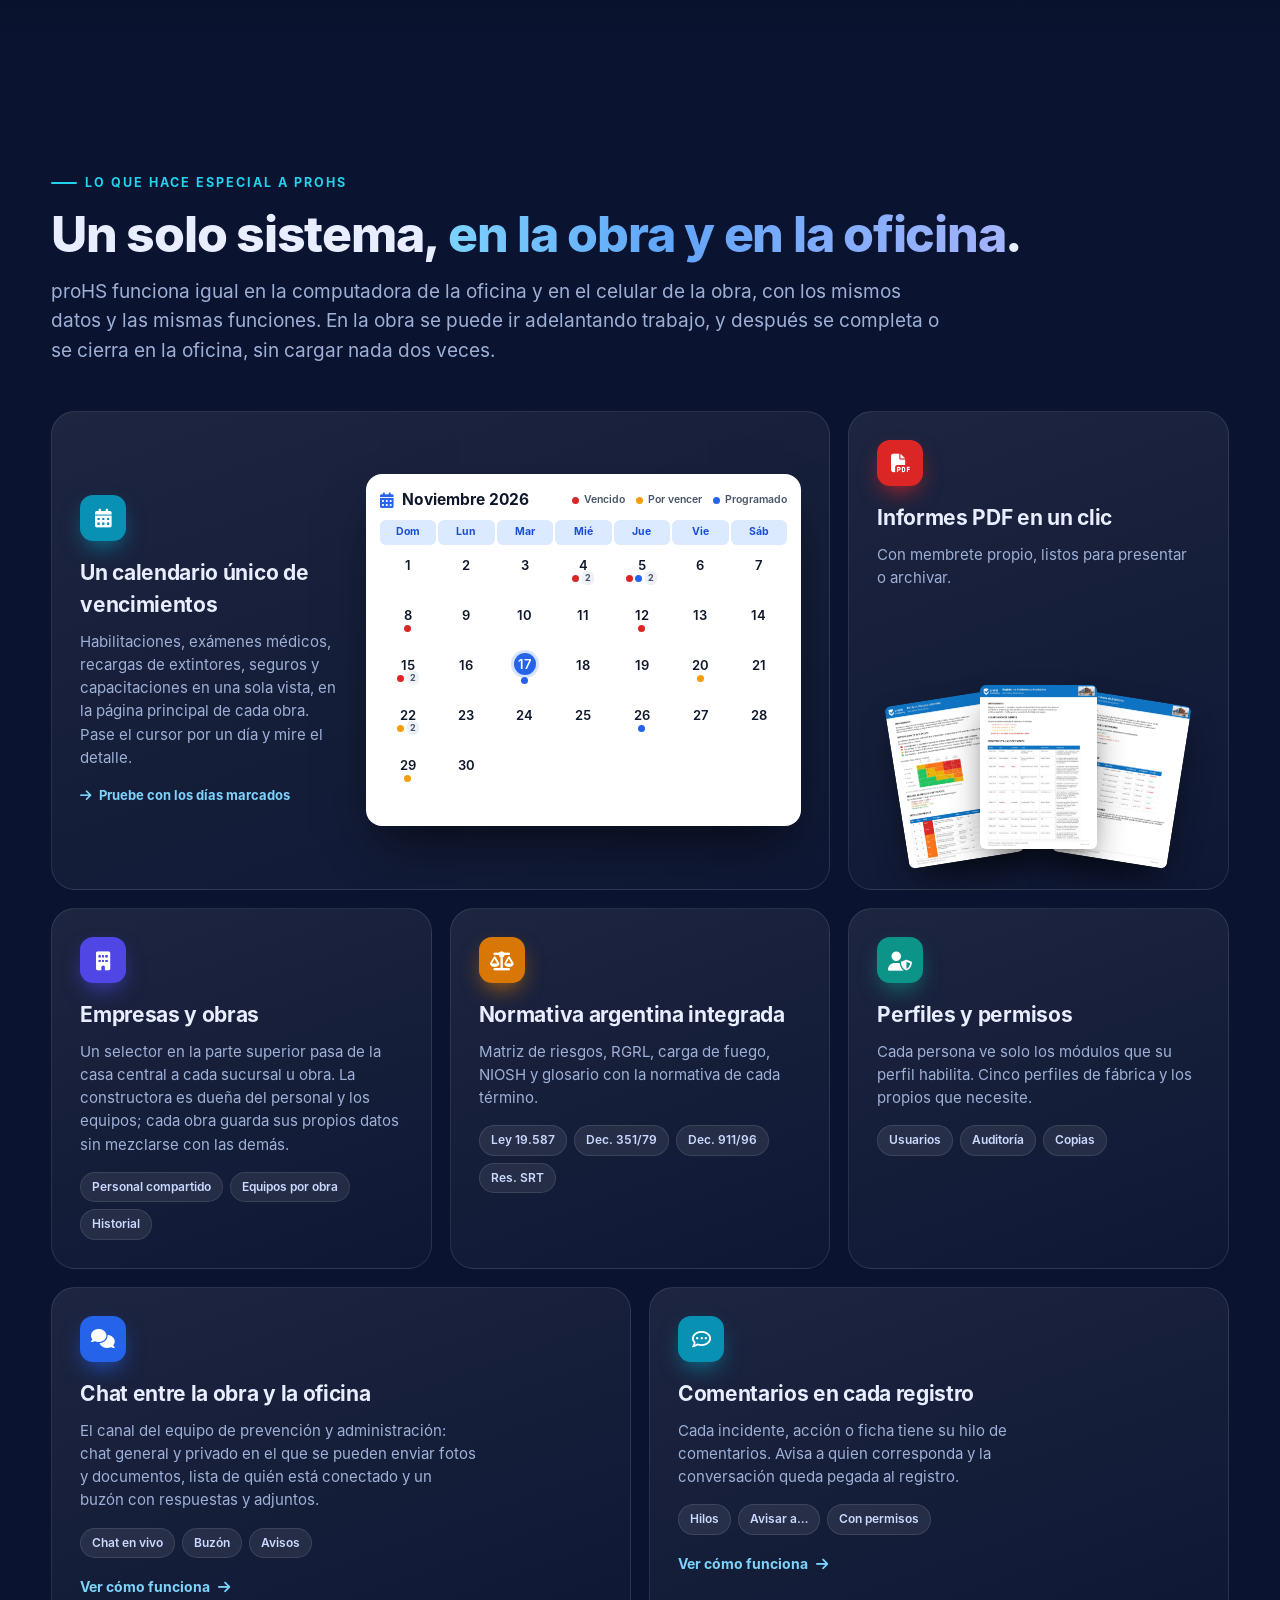
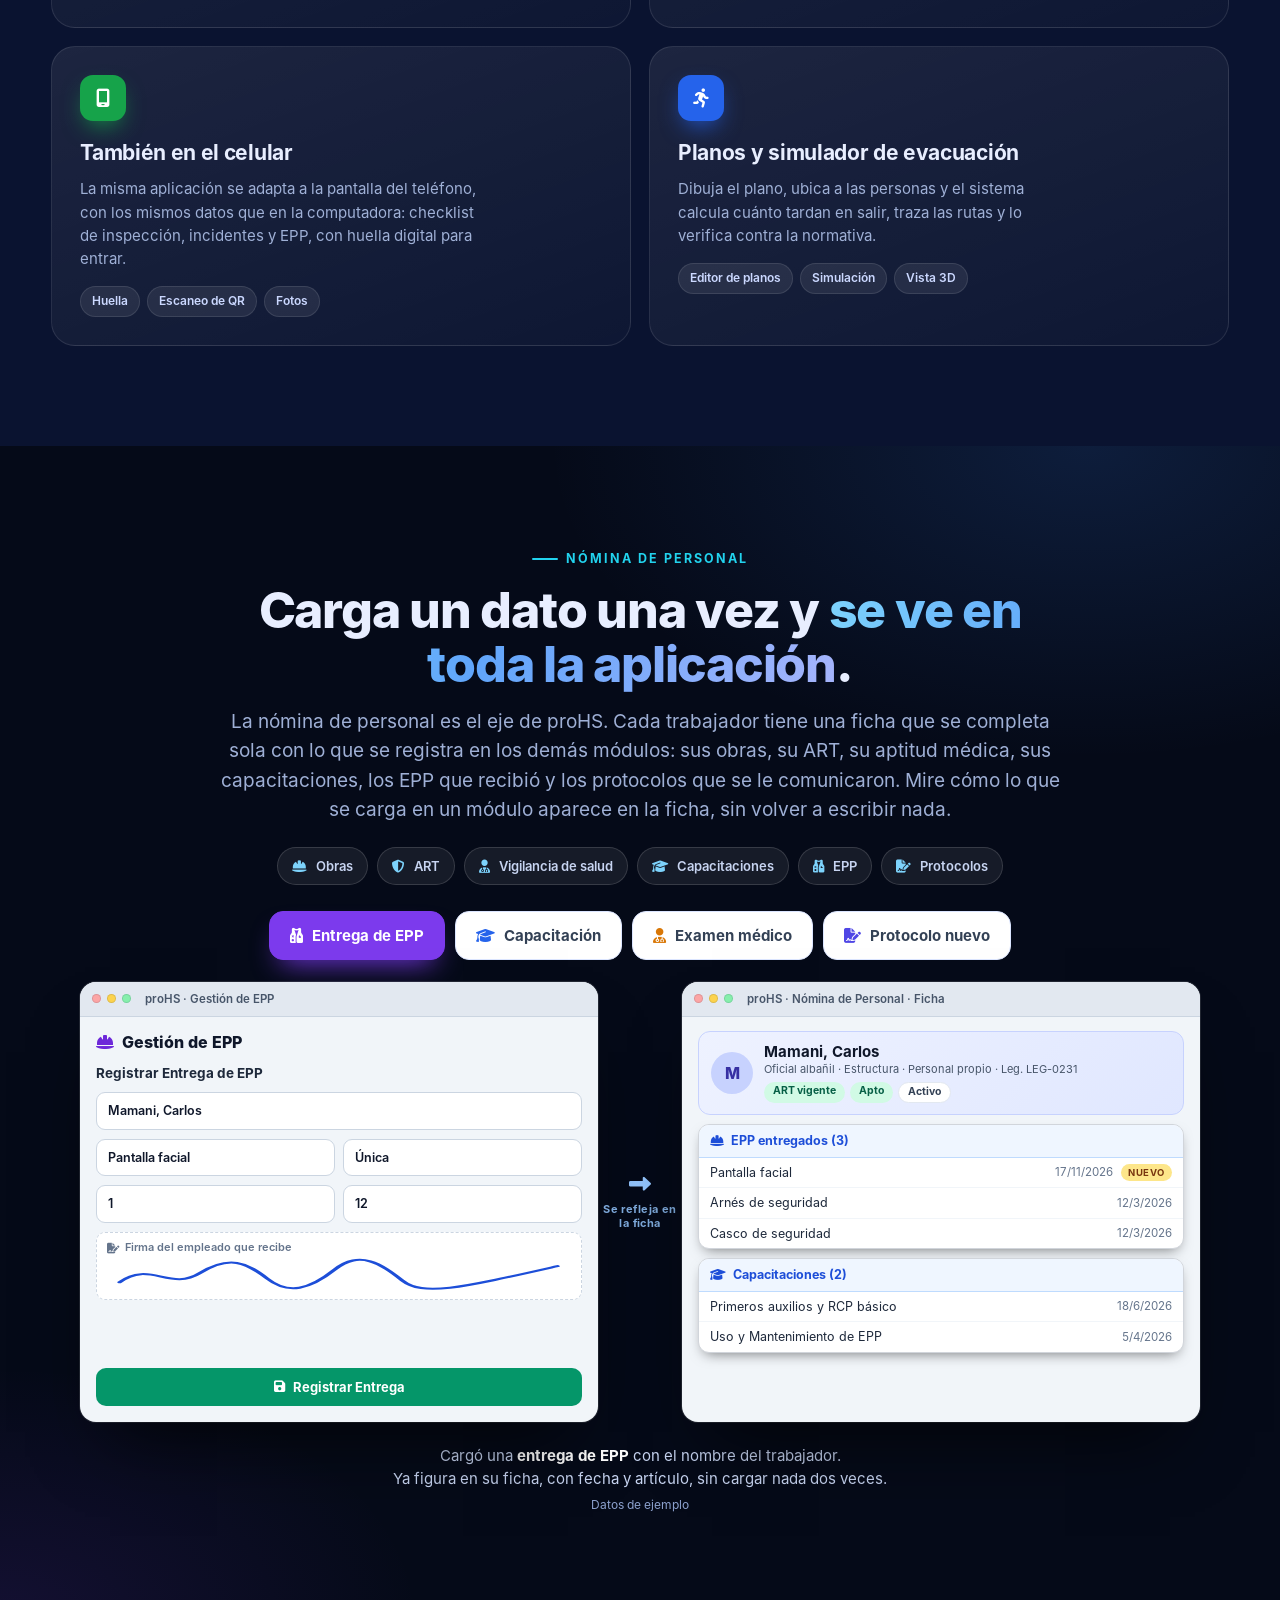
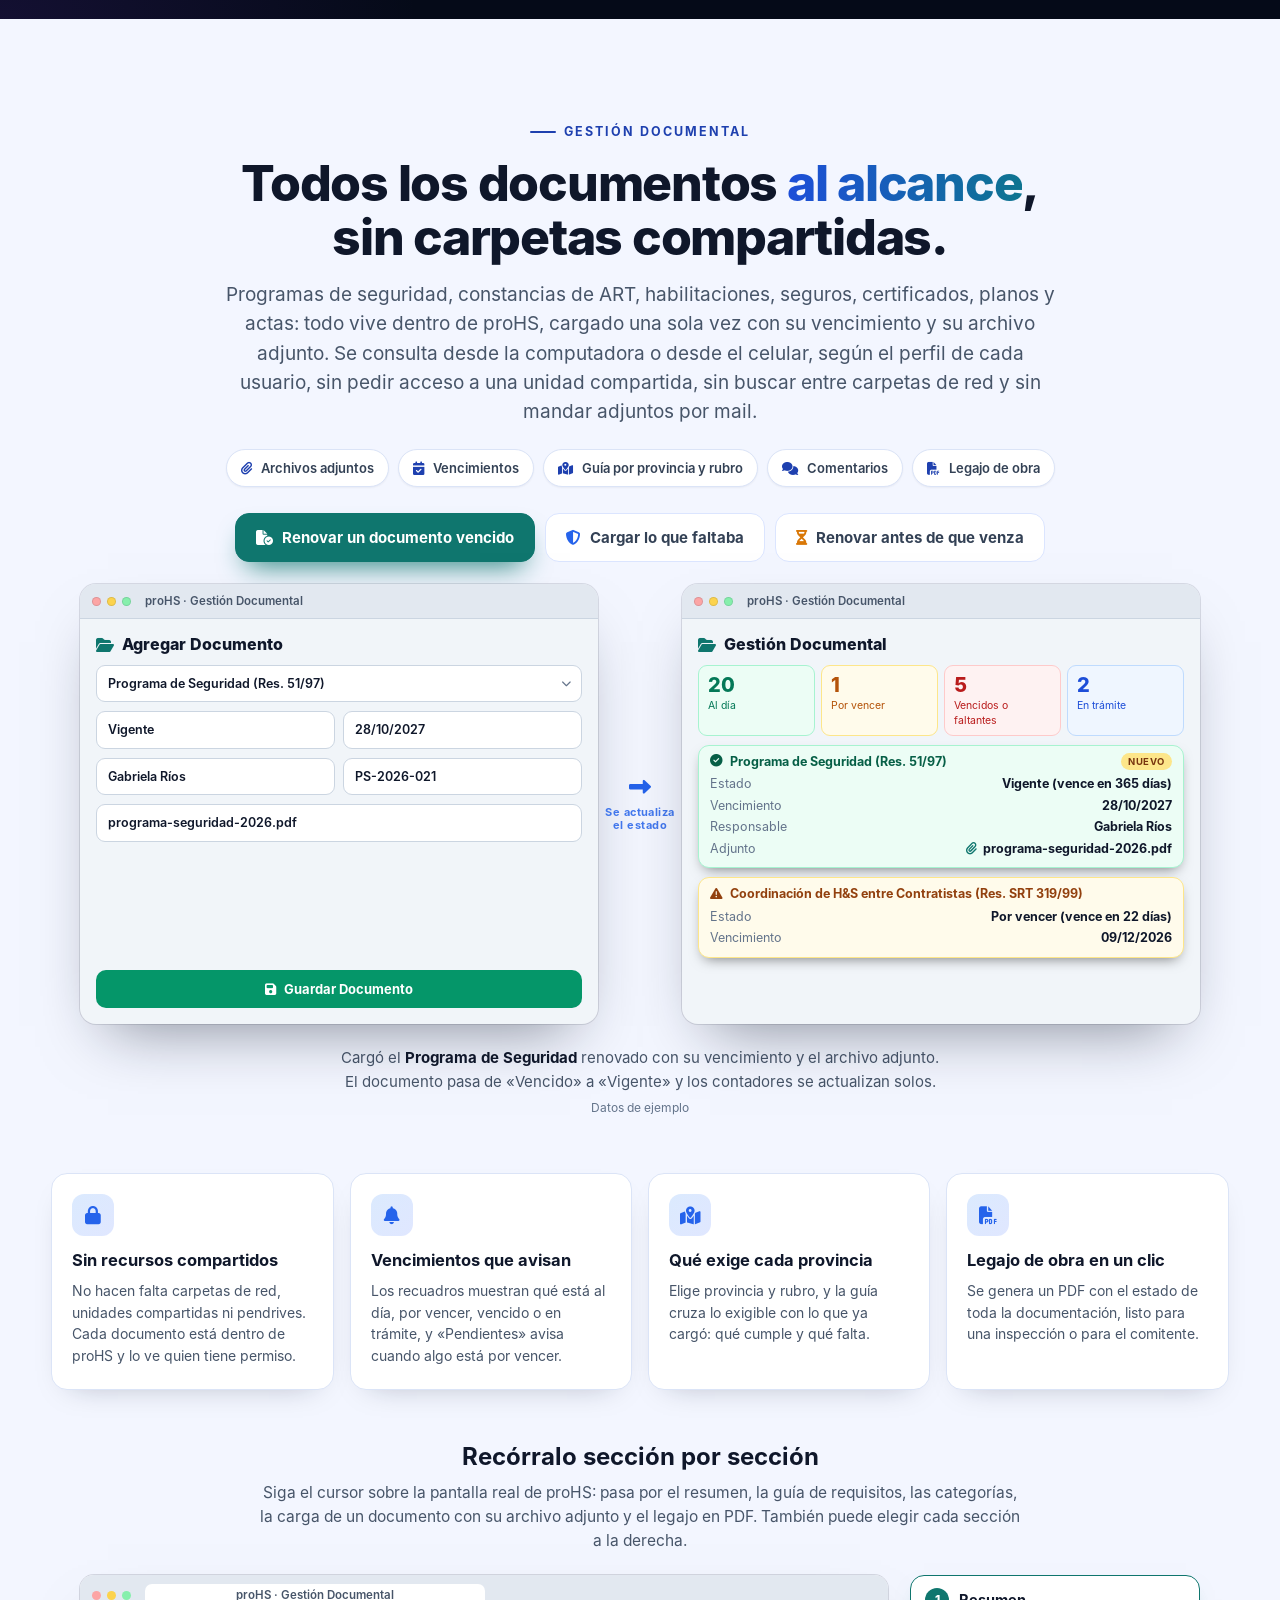
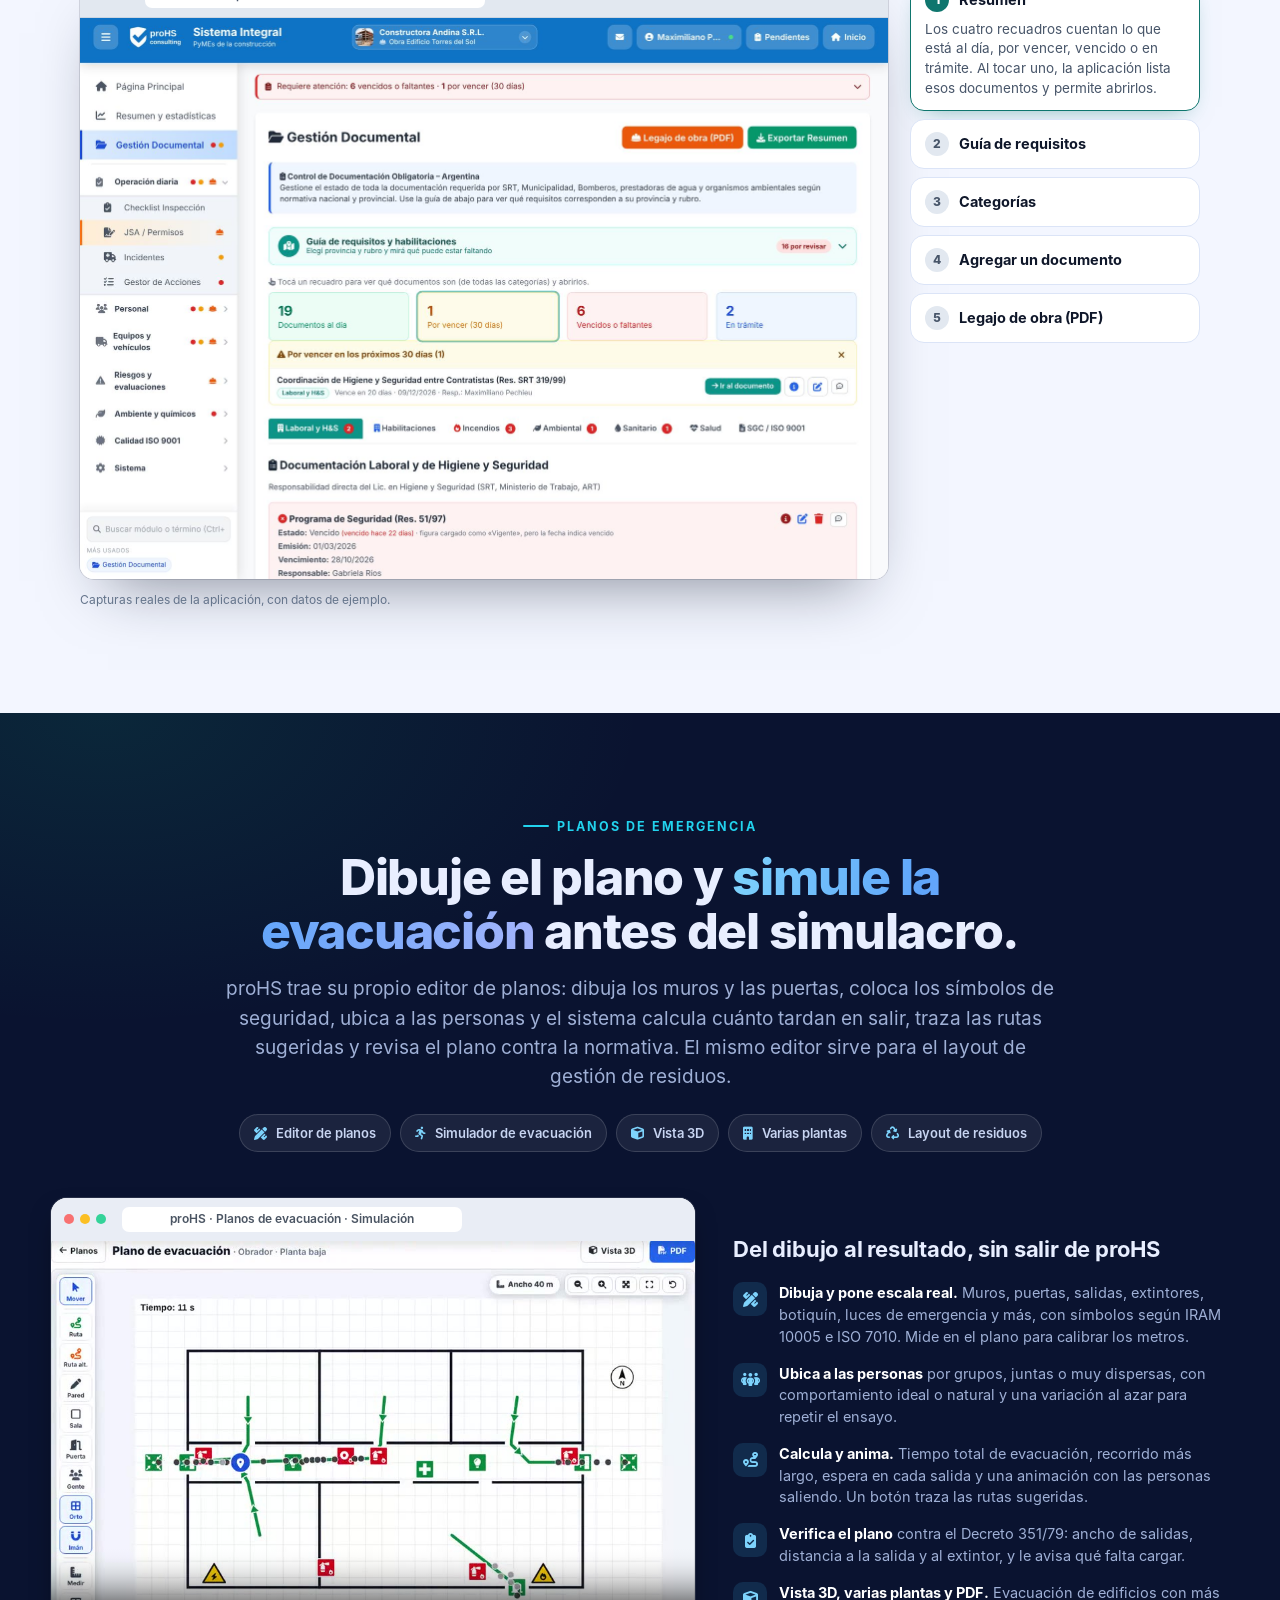
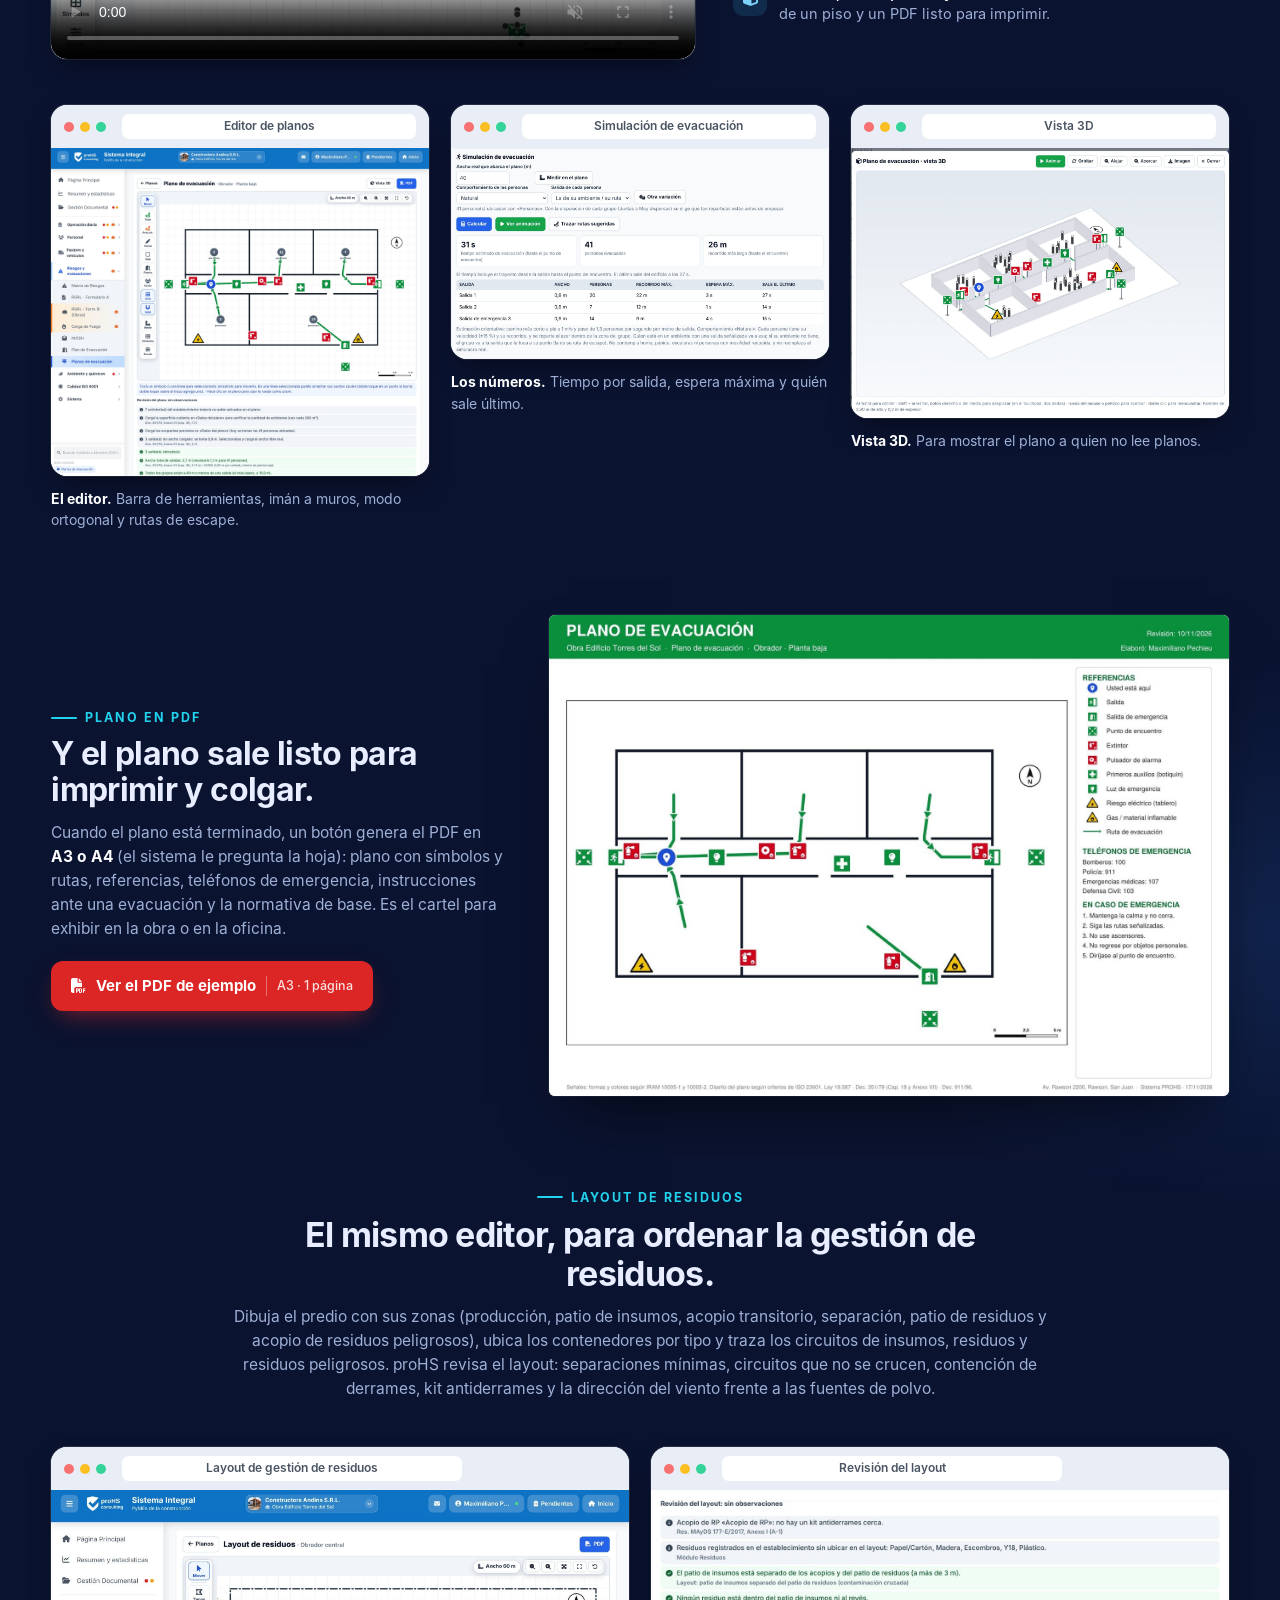
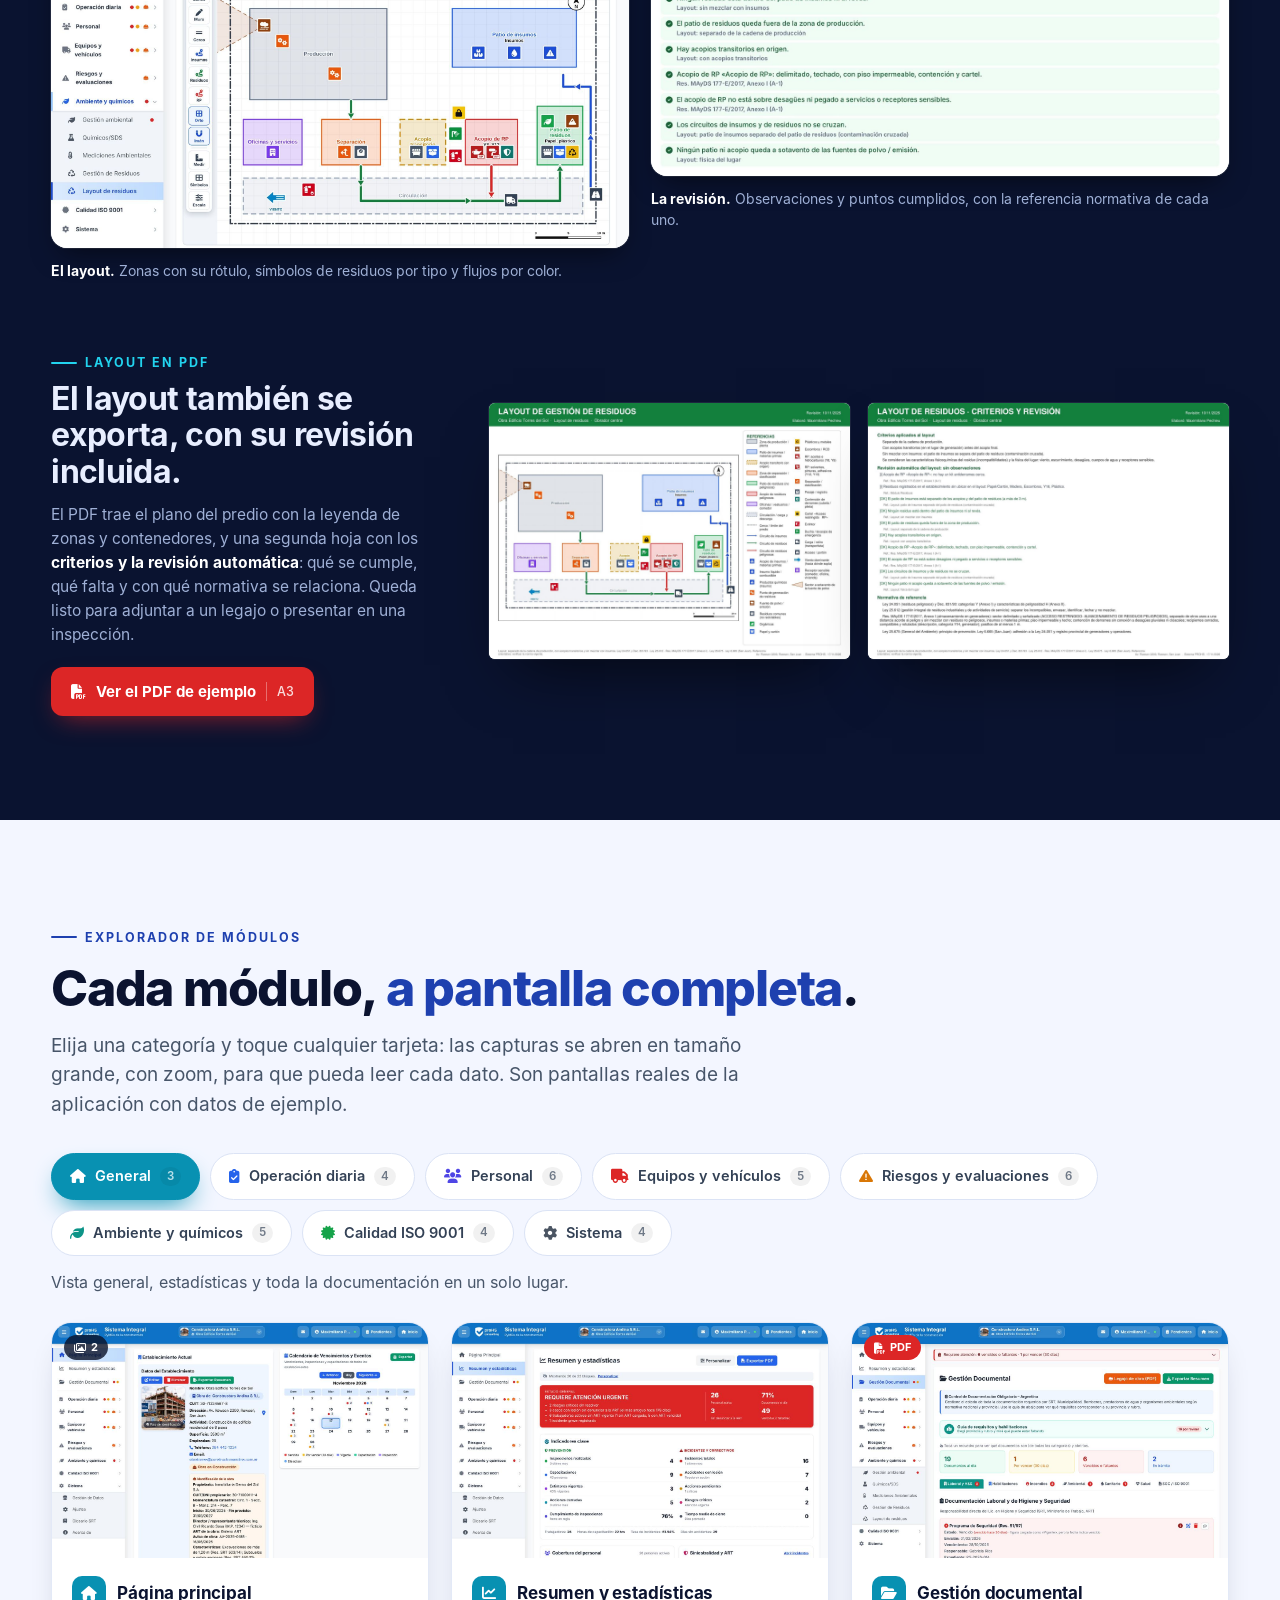
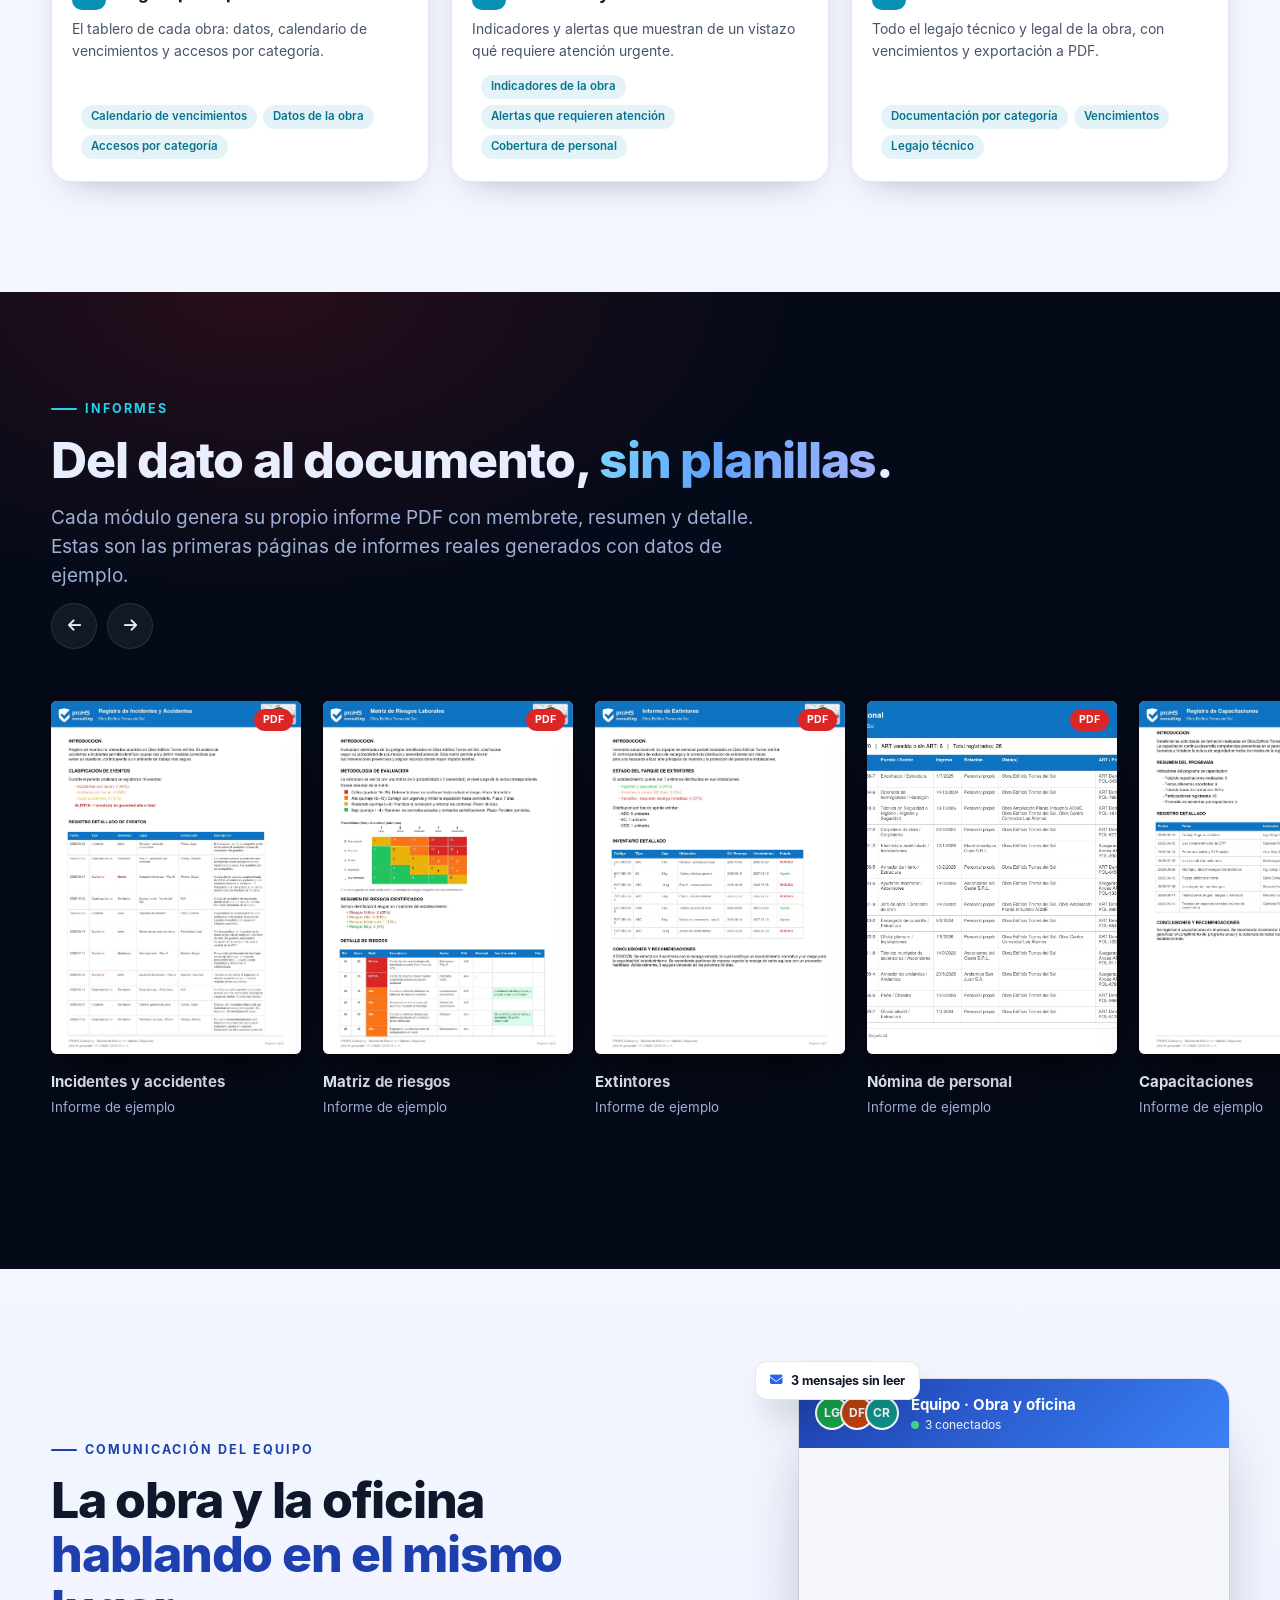
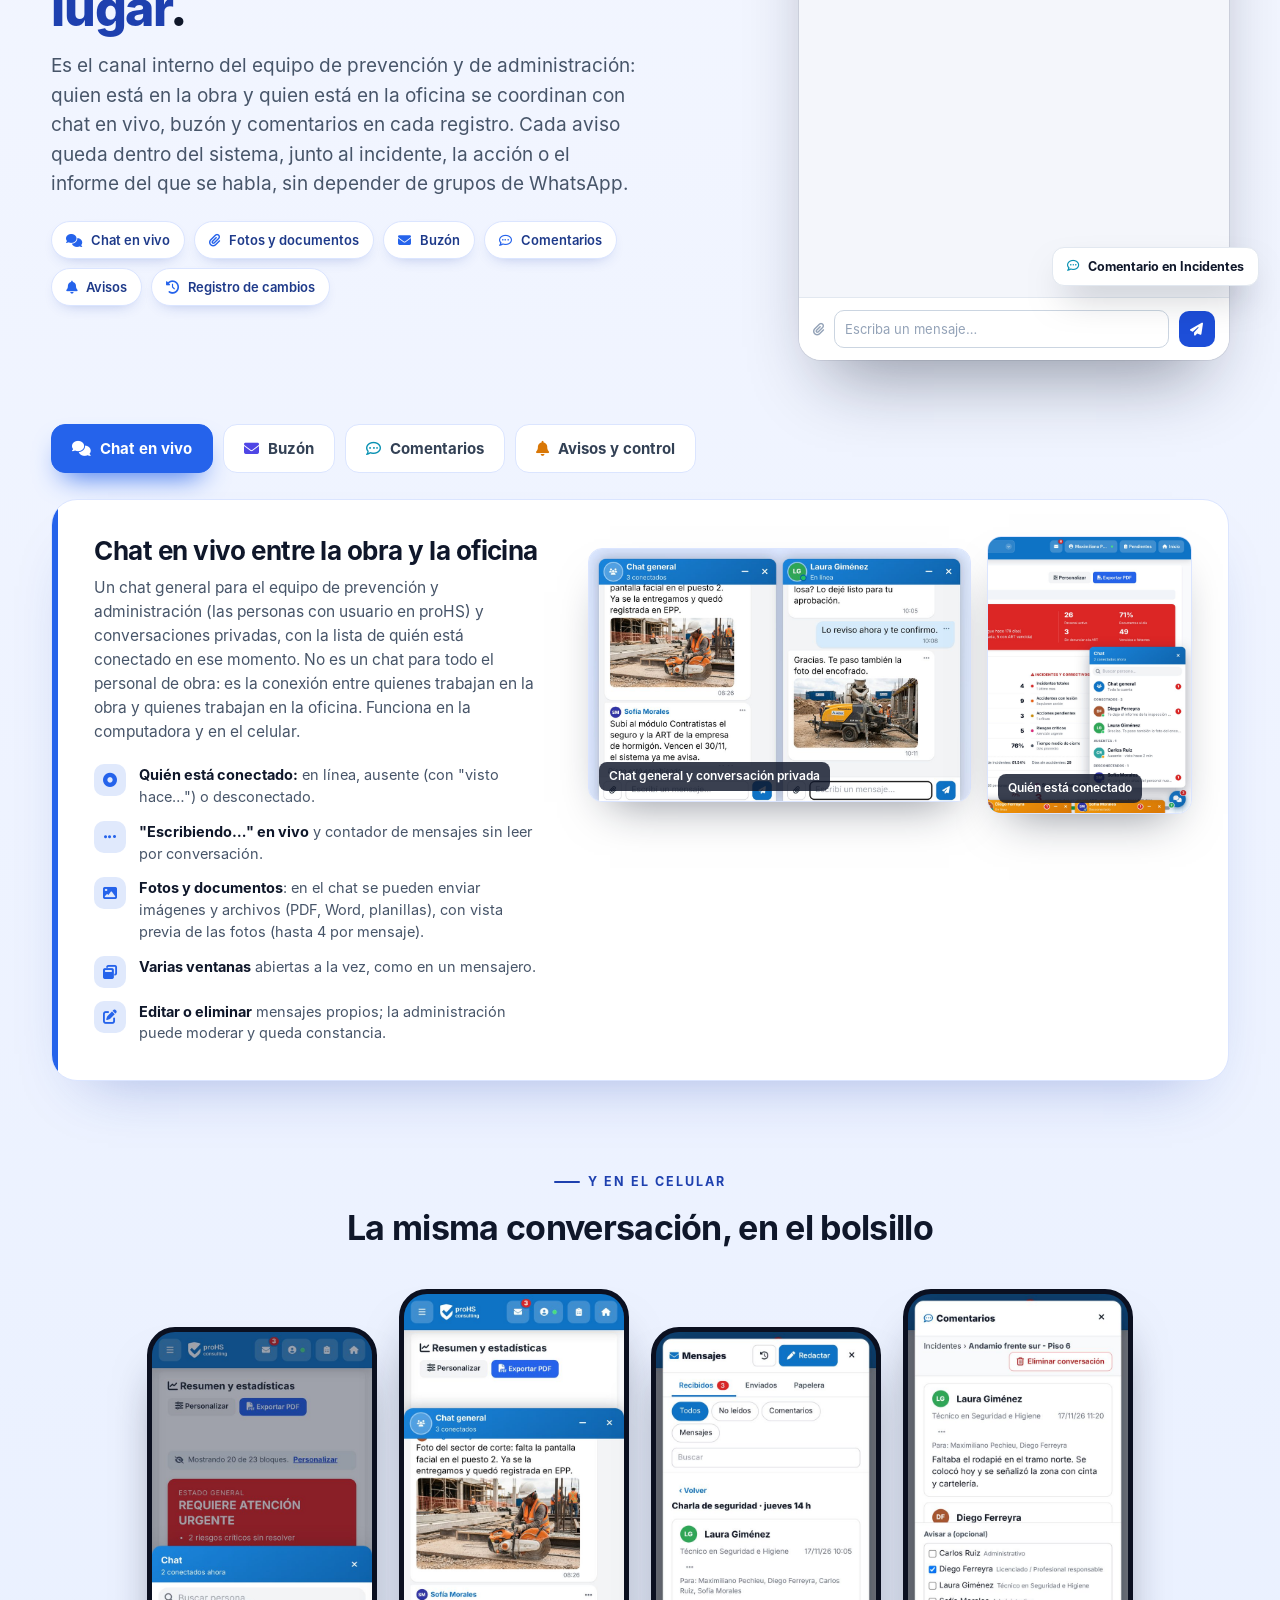
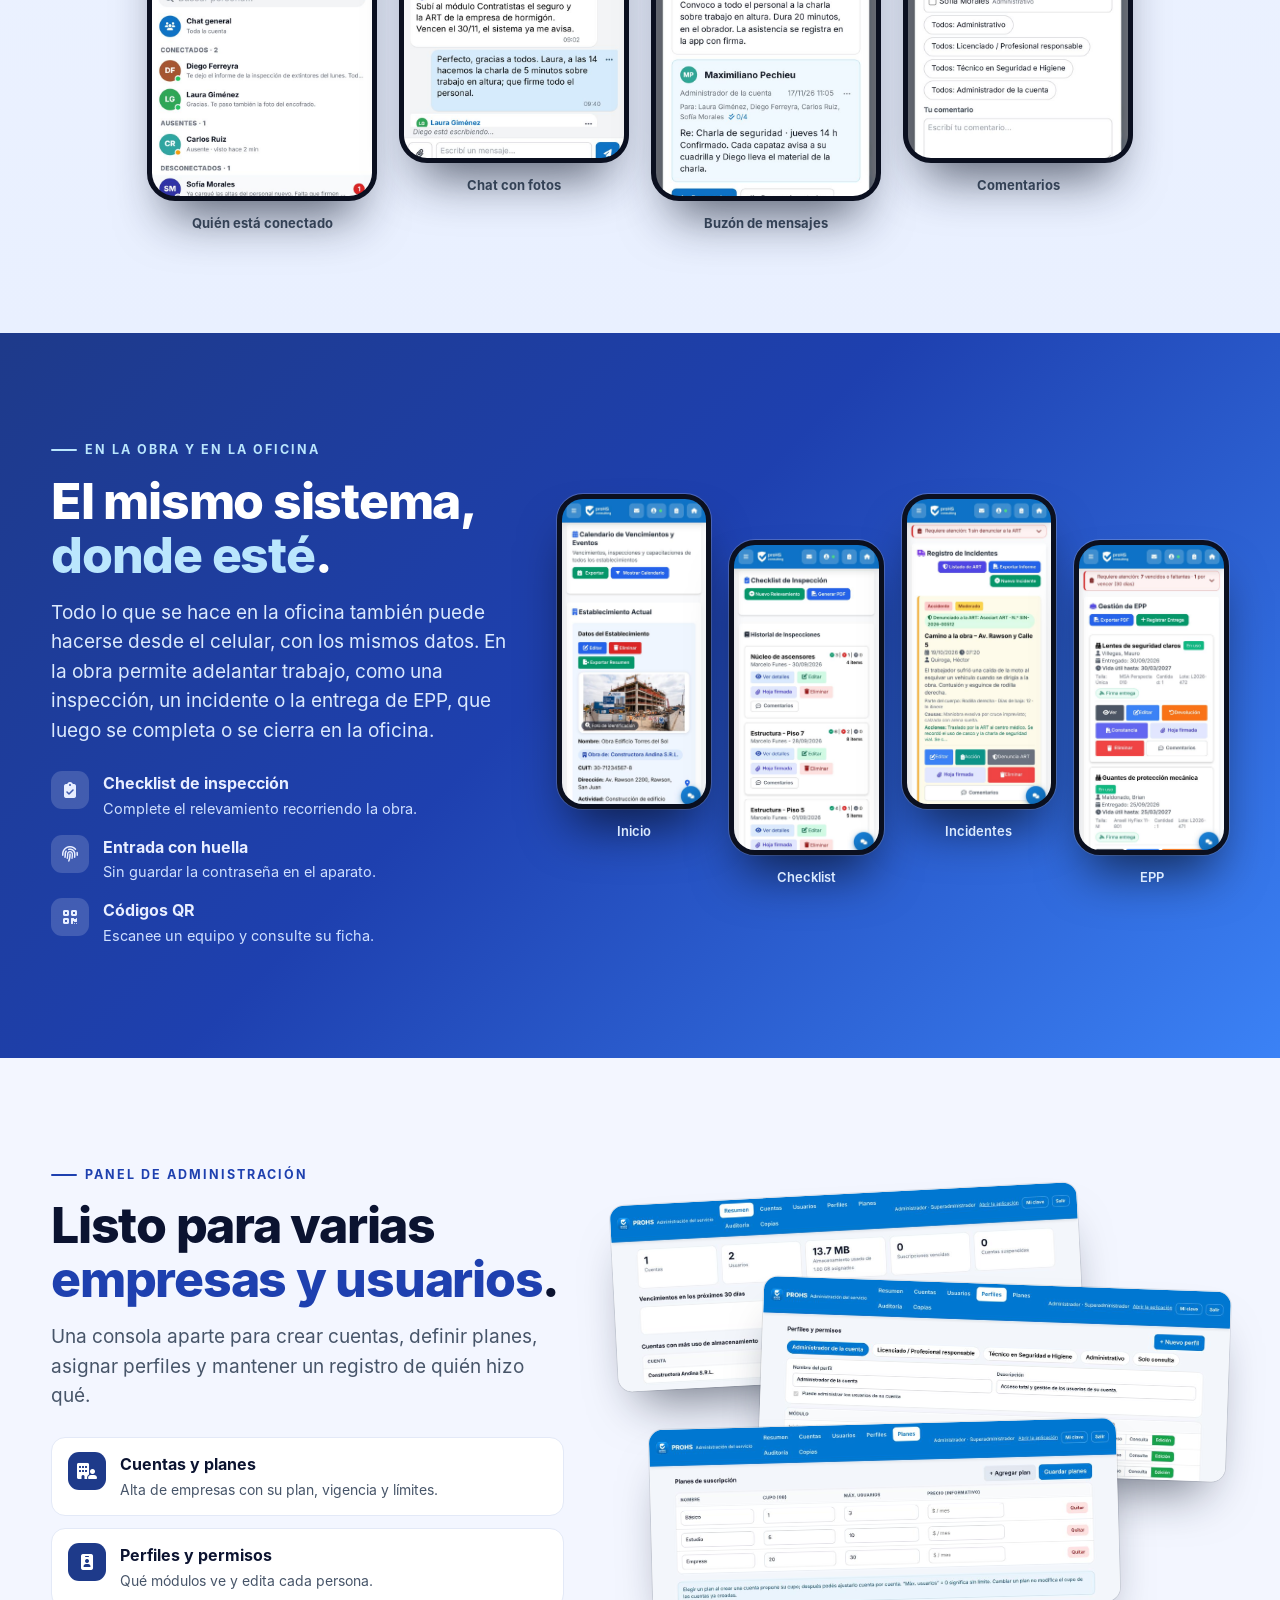
==== commit e3c9d91e: "Publicar sitio proHS" ====
--- a/index.html
+++ b/index.html
@@ -387,10 +387,10 @@
     <div class="rv" style="--d:.22s"><i class="fa-solid fa-file-pdf"></i><h3>Legajo de obra en un clic</h3><p>Se genera un PDF con el estado de toda la documentación, listo para una inspección o para el comitente.</p></div>
   </div>
 
-  <div class="dgal">
-    <figure class="rv"><div class="browser" data-zoom data-group="docs" data-full="assets/img/doc/doc-main.jpg" data-title="Gestión Documental" data-cap="Recuadros por estado, pestañas por categoría y cada documento con sus fechas, responsable y expediente."><div class="bar"><i></i><i></i><i></i><span>proHS · Gestión Documental</span></div><img src="assets/img/doc/doc-main.jpg" alt="Gestión documental: recuadros de estado y lista de documentos" loading="lazy" width="1400" height="1184"></div><figcaption><b>Todo en una pantalla.</b> Al día, por vencer, vencidos y en trámite, con pestañas por categoría: laboral, habilitaciones, incendios, ambiental, sanitario, salud y calidad.</figcaption></figure>
-    <figure class="rv" style="--d:.1s"><div class="browser" data-zoom data-group="docs" data-full="assets/img/doc/doc-guia.jpg" data-title="Guía de requisitos y habilitaciones" data-cap="Provincia y rubro: la guía muestra qué cumple, qué vence y qué falta."><div class="bar"><i></i><i></i><i></i><span>proHS · Guía de requisitos</span></div><img src="assets/img/doc/doc-guia.jpg" alt="Guía de requisitos por provincia y rubro" loading="lazy" width="1400" height="1184"></div><figcaption><b>La guía le dice qué falta.</b> Elige la provincia y el rubro; proHS lista los requisitos nacionales, provinciales y municipales y los cruza con lo cargado.</figcaption></figure>
-  </div>
+  <div class="dthd rv"><h3>Recórralo sección por sección</h3><p>Siga el cursor sobre la pantalla real de proHS: pasa por el resumen, la guía de requisitos, las categorías, la carga de un documento con su archivo adjunto y el legajo en PDF. También puede elegir cada sección a la derecha.</p></div>
+  <div class="dtour rv" id="dtour"></div>
+
+  
 </div></section>
 
 <!-- PLANOS -->
@@ -438,7 +438,7 @@
       <p class="rv" style="--d:.1s">Dibuja el predio con sus zonas (producción, patio de insumos, acopio transitorio, separación, patio de residuos y acopio de residuos peligrosos), ubica los contenedores por tipo y traza los circuitos de insumos, residuos y residuos peligrosos. proHS revisa el layout: separaciones mínimas, circuitos que no se crucen, contención de derrames, kit antiderrames y la dirección del viento frente a las fuentes de polvo.</p>
     </div>
     <div class="plgal two">
-      <figure class="rv"><div class="browser" data-zoom data-group="layout" data-full="assets/img/doc/res-editor.jpg" data-title="Layout de residuos" data-cap="Zonas, contenedores por tipo y circuitos de insumos, residuos y residuos peligrosos."><div class="bar"><i></i><i></i><i></i><span>Layout de gestión de residuos</span></div><img src="assets/img/doc/res-editor.jpg" alt="Layout de gestión de residuos con zonas, contenedores y circuitos" loading="lazy" width="1500" height="1084"></div><figcaption><b>El layout.</b> Zonas con su rótulo, símbolos de residuos por tipo y flujos por color.</figcaption></figure>
+      <figure class="rv"><div class="browser" data-zoom data-group="layout" data-full="assets/img/doc/res-editor.jpg" data-title="Layout de residuos" data-cap="Zonas, contenedores por tipo y circuitos de insumos, residuos y residuos peligrosos."><div class="bar"><i></i><i></i><i></i><span>Layout de gestión de residuos</span></div><img src="assets/img/doc/res-editor.jpg" alt="Layout de gestión de residuos con zonas, contenedores y circuitos" loading="lazy" width="1500" height="930"></div><figcaption><b>El layout.</b> Zonas con su rótulo, símbolos de residuos por tipo y flujos por color.</figcaption></figure>
       <figure class="rv" style="--d:.1s"><div class="browser" data-zoom data-group="layout" data-full="assets/img/doc/res-check.jpg" data-title="Revisión del layout" data-cap="Cada punto de la revisión indica qué se cumple y con qué normativa se relaciona."><div class="bar"><i></i><i></i><i></i><span>Revisión del layout</span></div><img src="assets/img/doc/res-check.jpg" alt="Revisión automática del layout de residuos" loading="lazy" width="1448" height="716"></div><figcaption><b>La revisión.</b> Observaciones y puntos cumplidos, con la referencia normativa de cada uno.</figcaption></figure>
     </div>
 
@@ -696,6 +696,7 @@
 
 <script src="assets/js/catalog.js"></script>
 <script src="assets/js/cal.js" defer></script>
+<script src="assets/js/dtour.js" defer></script>
 <script src="assets/js/site.js"></script>
 </body>
 </html>
--- a/assets/css/site.css
+++ b/assets/css/site.css
@@ -537,3 +537,27 @@
 html.lite .bx.cal .chint i,html.lite .cwc.on em i{animation:none!important}
 @media(max-width:900px){.bx.cal{grid-template-columns:1fr}.bx.cal .ctx p{max-width:none}}
 @media(max-width:460px){.calw{padding:10px 8px 10px;min-height:330px}.cwc{height:44px}.cwleg{font-size:9.5px}.cwleg i{margin-left:4px}}
+
+/* ===== recorrido por la gestión documental (capturas reales de proHS) ===== */
+.dtour{max-width:1120px;margin:0 auto}
+.dthd{text-align:center;margin:8px auto 22px;max-width:760px}.dthd h3{font-size:24px;color:#0f172a;margin-bottom:6px}.dthd p{color:#475569;font-size:15.5px}
+.dtgrid{display:grid;grid-template-columns:minmax(0,1fr) 290px;gap:22px;align-items:start}
+.dtbr{background:#fff;border-radius:14px;overflow:hidden;box-shadow:0 30px 60px -28px rgba(15,23,42,.5),0 0 0 1px rgba(15,23,42,.14)}
+.dtbr .bar{display:flex;align-items:center;gap:6px;padding:9px 12px;background:#e2e8f0;border-bottom:1px solid #cbd5e1}.dtbr .bar i{width:9px;height:9px;border-radius:50%;background:#cbd5e1}.dtbr .bar i:nth-child(1){background:#fca5a5}.dtbr .bar i:nth-child(2){background:#fcd34d}.dtbr .bar i:nth-child(3){background:#86efac}.dtbr .bar span{margin-left:8px;font-size:11.5px;font-weight:600;color:#475569}
+.dtsh{position:relative;aspect-ratio:1440/1000;background:#f1f5f9;overflow:hidden}
+.dtsh img.fr{position:absolute;inset:0;width:100%;height:100%;display:block;opacity:0;transition:opacity .4s}.dtsh img.fr.on{opacity:1}
+.dtring{position:absolute;border-radius:10px;outline:3px solid #0f766e;outline-offset:2px;box-shadow:0 0 0 6px rgba(15,118,110,.18);opacity:0;transition:opacity .3s;pointer-events:none;z-index:4}.dtring.on{opacity:1}
+.dtcur{position:absolute;left:-4px;top:-3px;z-index:9;opacity:0;pointer-events:none;transition:transform .95s cubic-bezier(.45,.05,.2,1),opacity .3s;filter:drop-shadow(0 3px 4px rgba(0,0,0,.45))}.dtcur.on{opacity:1}
+.dtcur.tap path{transform-origin:5px 3px;animation:cwtap .45s var(--ease)}
+.dtpdfo{position:absolute;right:3.5%;top:9%;width:31%;z-index:6;opacity:0;transform:translateY(18px) rotate(-1.5deg);transition:opacity .5s,transform .6s cubic-bezier(.2,.8,.2,1);pointer-events:none;filter:drop-shadow(0 18px 30px rgba(15,23,42,.55))}.dtpdfo.on{opacity:1;transform:rotate(-1.5deg)}
+.dtpdfo img{display:block;width:100%;border-radius:4px;background:#fff}.dtpdfo span{display:flex;gap:6px;align-items:center;margin-top:8px;background:#0f172a;color:#fff;font-size:12px;font-weight:700;padding:7px 11px;border-radius:99px;width:max-content;max-width:100%}.dtpdfo span i{color:#34d399}
+.dtsteps{display:flex;flex-direction:column;gap:8px}
+.dtst{font-family:inherit;text-align:left;border:1px solid #dbe4f7;background:#fff;border-radius:14px;padding:12px 14px;cursor:pointer;display:block;width:100%;transition:border-color .25s,box-shadow .25s,background .25s}
+.dtst .tt{display:flex;gap:10px;align-items:center;font-weight:700;font-size:14.5px;color:#0f172a}
+.dtst .nb{flex:none;width:24px;height:24px;border-radius:50%;display:grid;place-items:center;background:#e2e8f0;color:#475569;font-size:12px;font-weight:800;transition:background .25s,color .25s}
+.dtst .ds{display:grid;grid-template-rows:0fr;transition:grid-template-rows .35s}.dtst .ds p{overflow:hidden;min-height:0;margin:0;color:#475569;font-size:13.5px;line-height:1.45}
+.dtst.on{border-color:#0f766e;box-shadow:0 10px 24px -14px rgba(15,118,110,.6)}.dtst.on .nb{background:#0f766e;color:#fff}.dtst.on .ds{grid-template-rows:1fr}.dtst.on .ds p{padding-top:8px}
+.dtour .nmcap{display:none}
+.dtnote{margin-top:12px;font-size:12px;color:#64748b}
+@media(max-width:900px){.dtgrid{grid-template-columns:1fr}.dtsteps{flex-direction:row;overflow-x:auto;scrollbar-width:none;gap:6px;order:-1}.dtsteps::-webkit-scrollbar{display:none}.dtst{flex:0 0 auto;width:auto;padding:9px 12px}.dtst .ds{display:none}.dtst .tt{font-size:13px;white-space:nowrap}.dtpdfo{width:38%}.dthd h3{font-size:20px}}
+@media(prefers-reduced-motion:reduce){.dtsh img.fr{transition:none}}
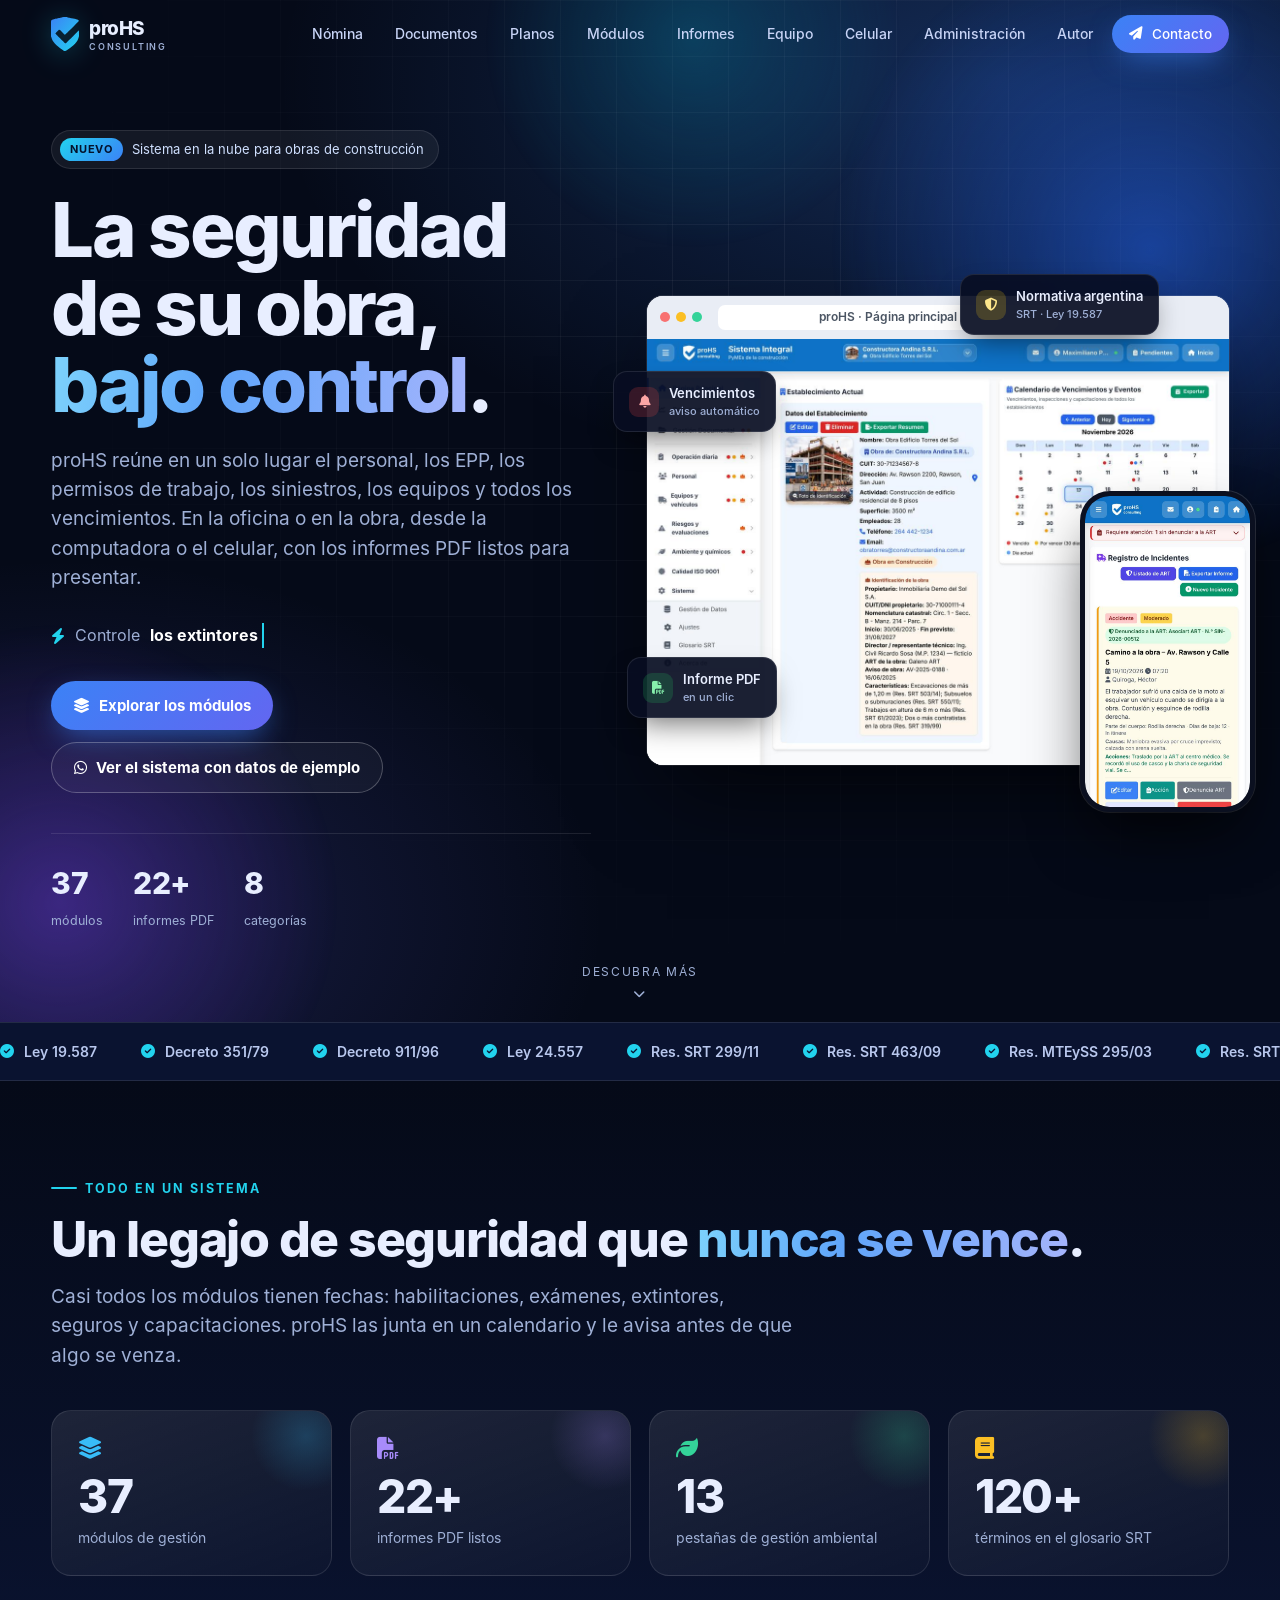
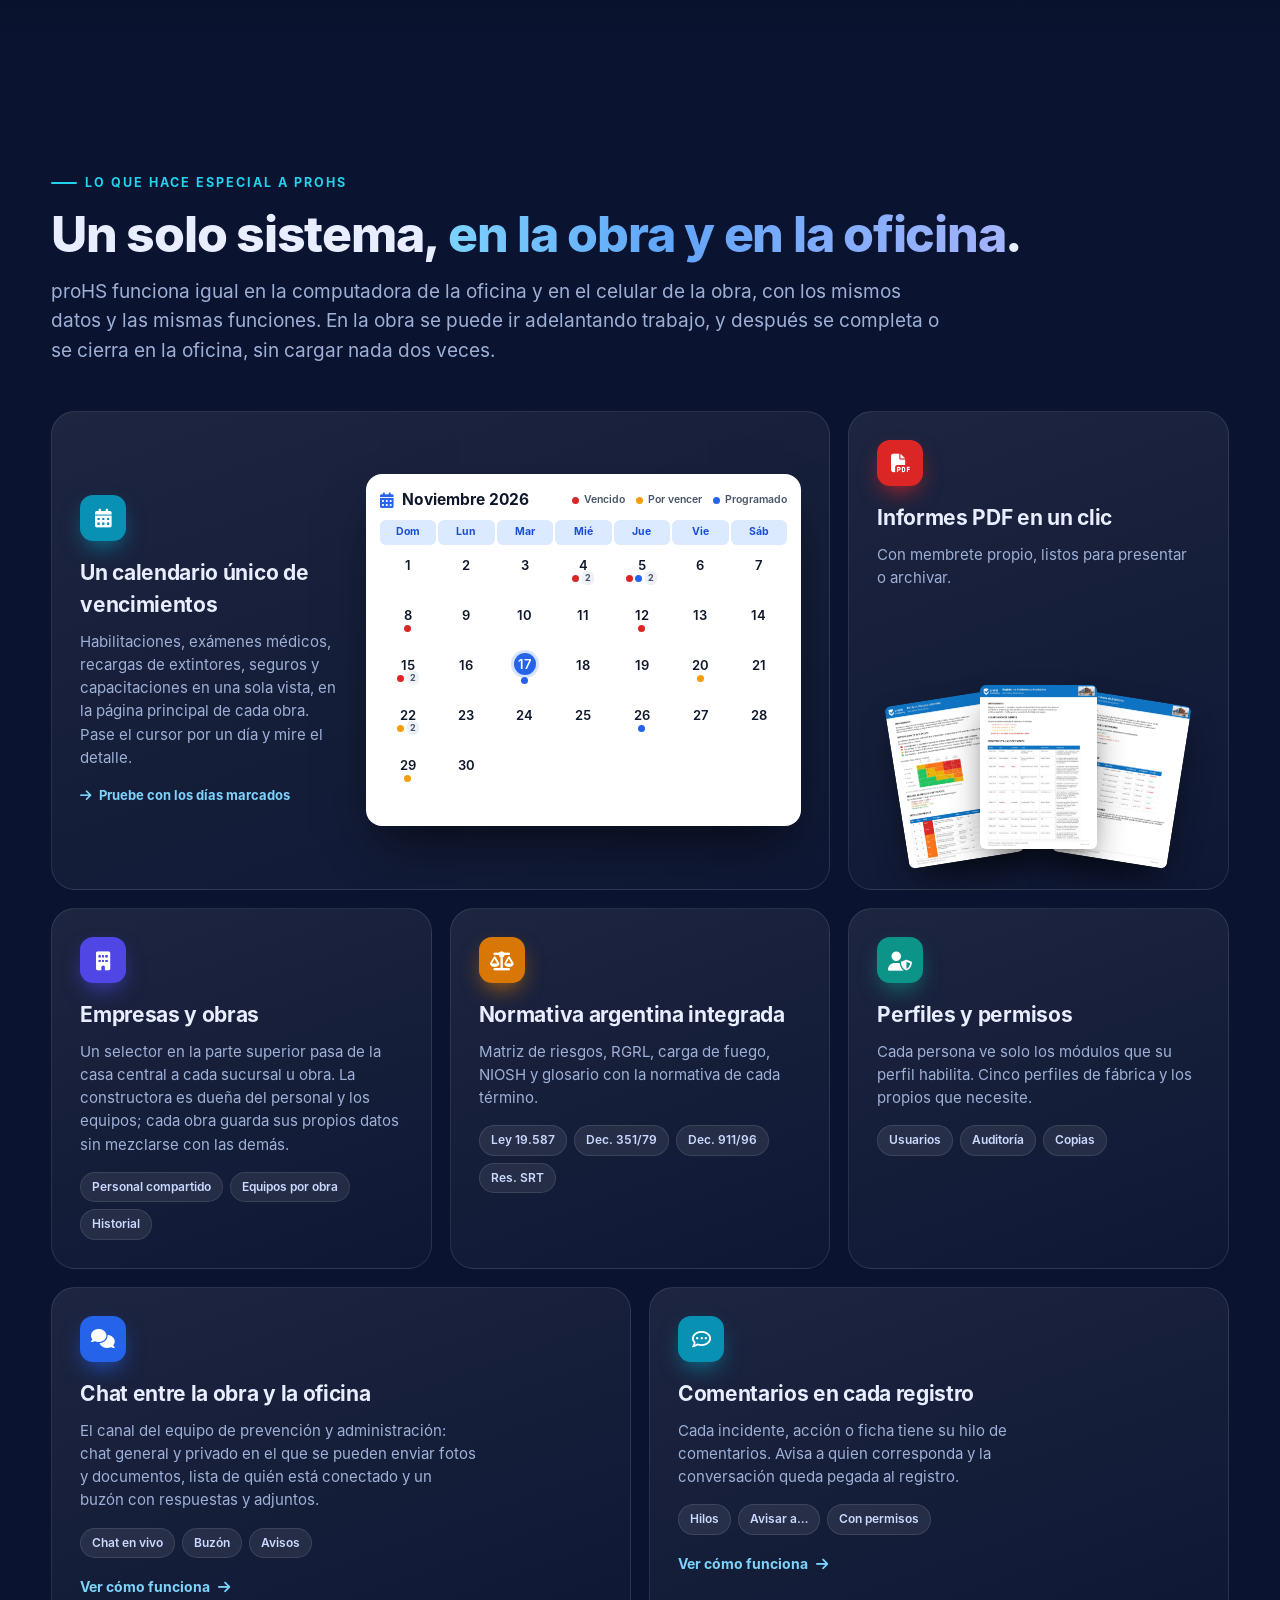
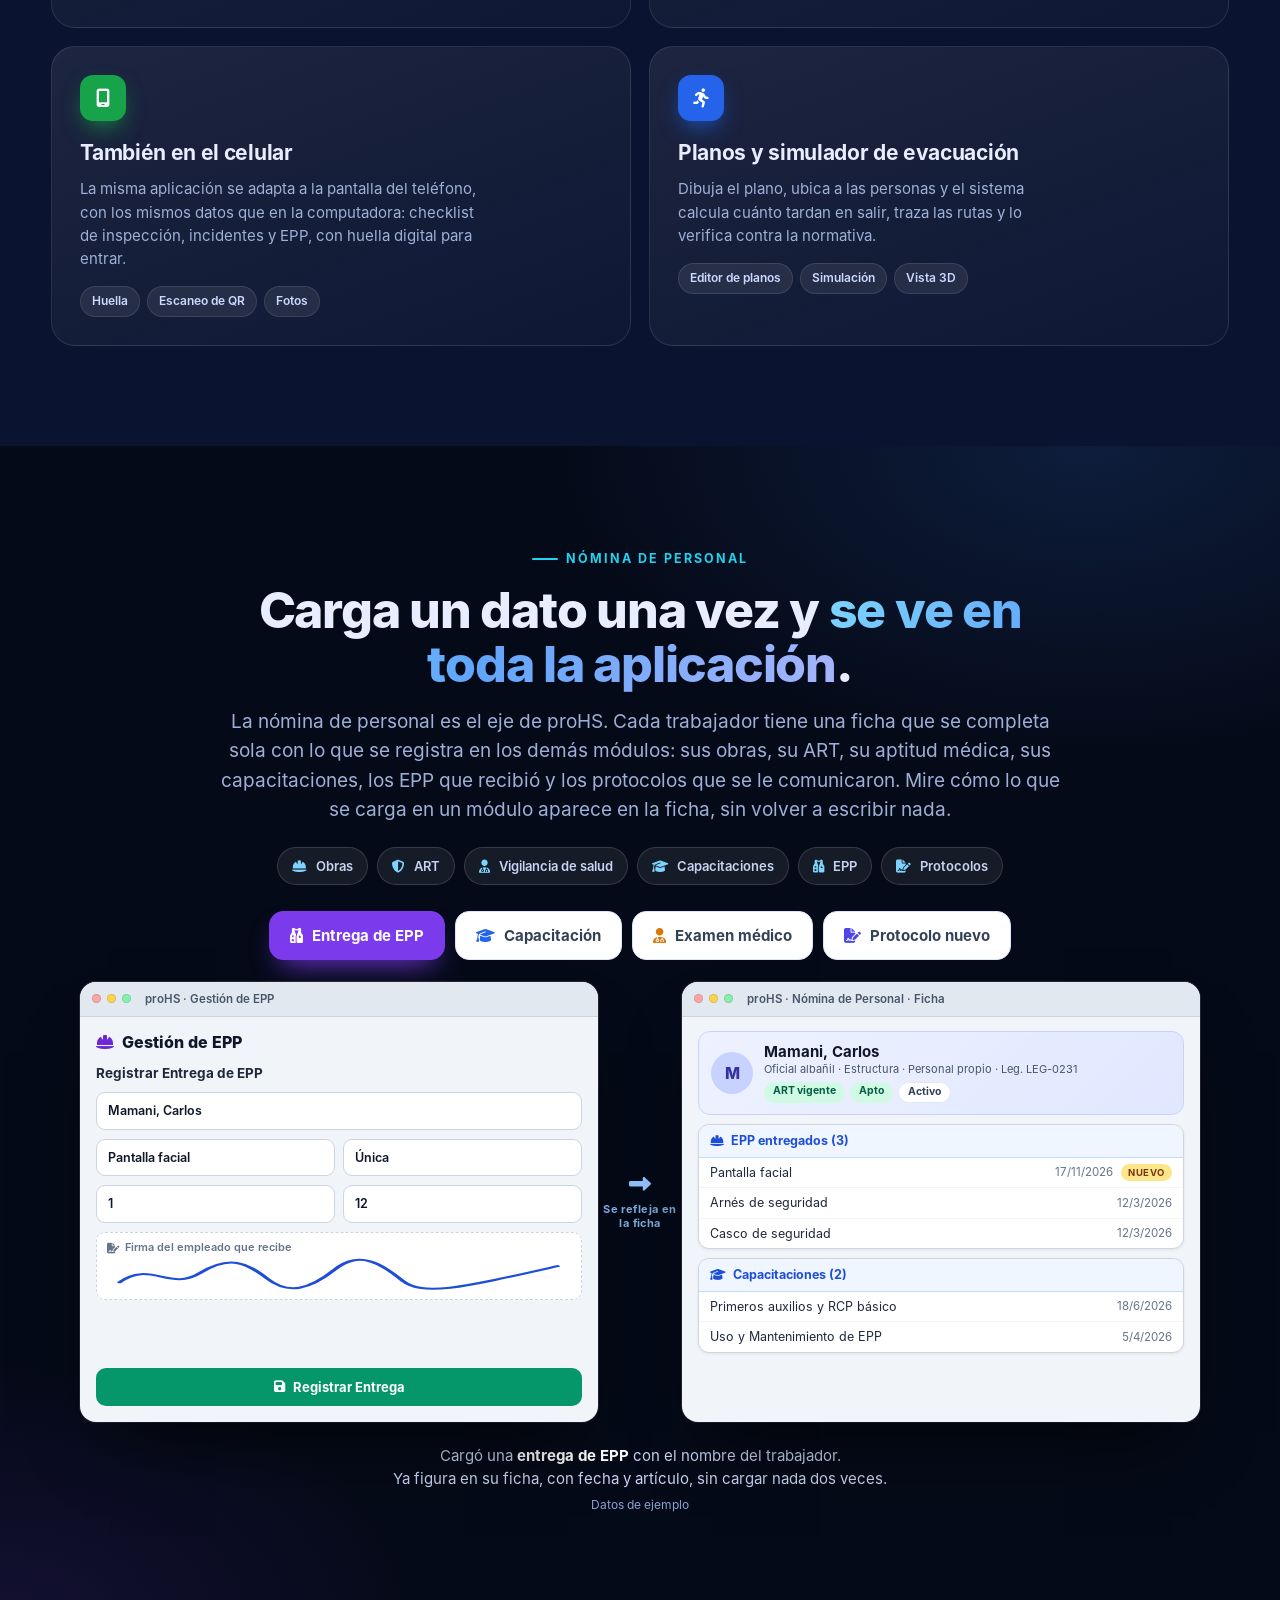
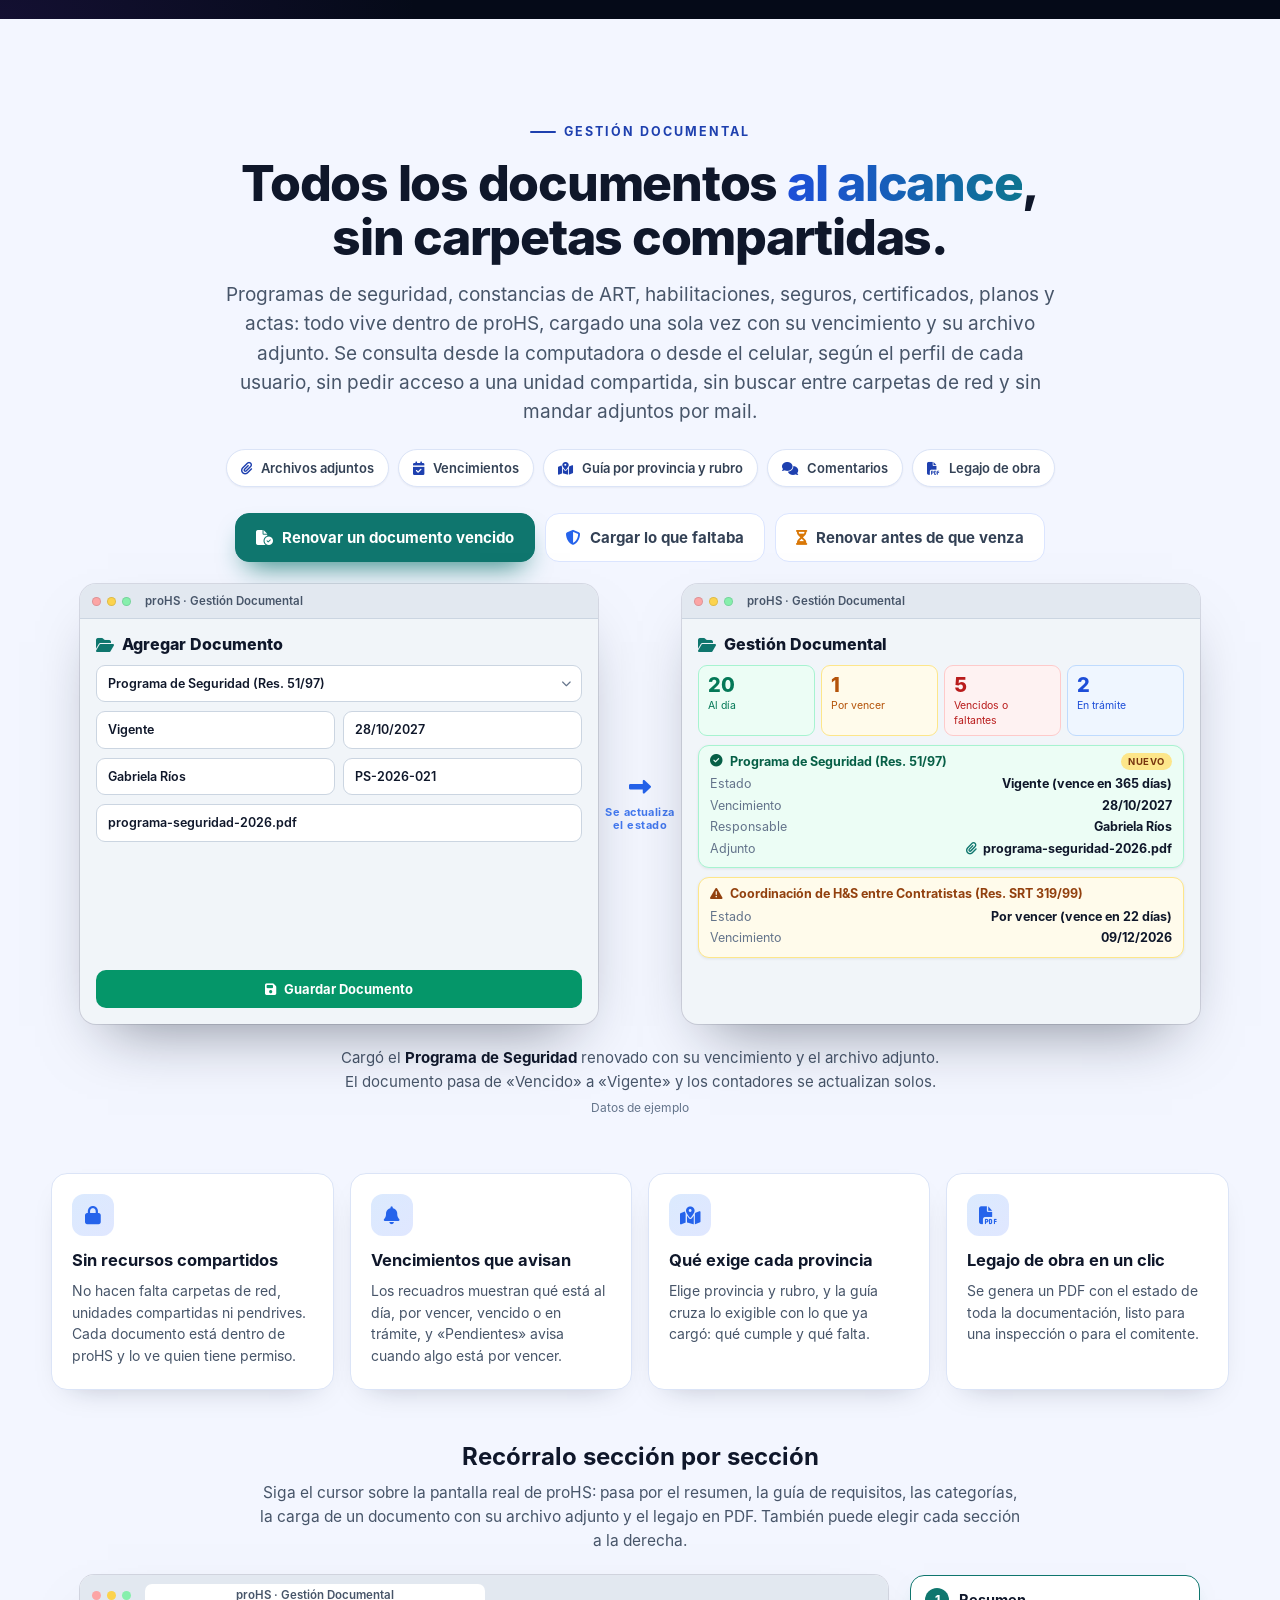
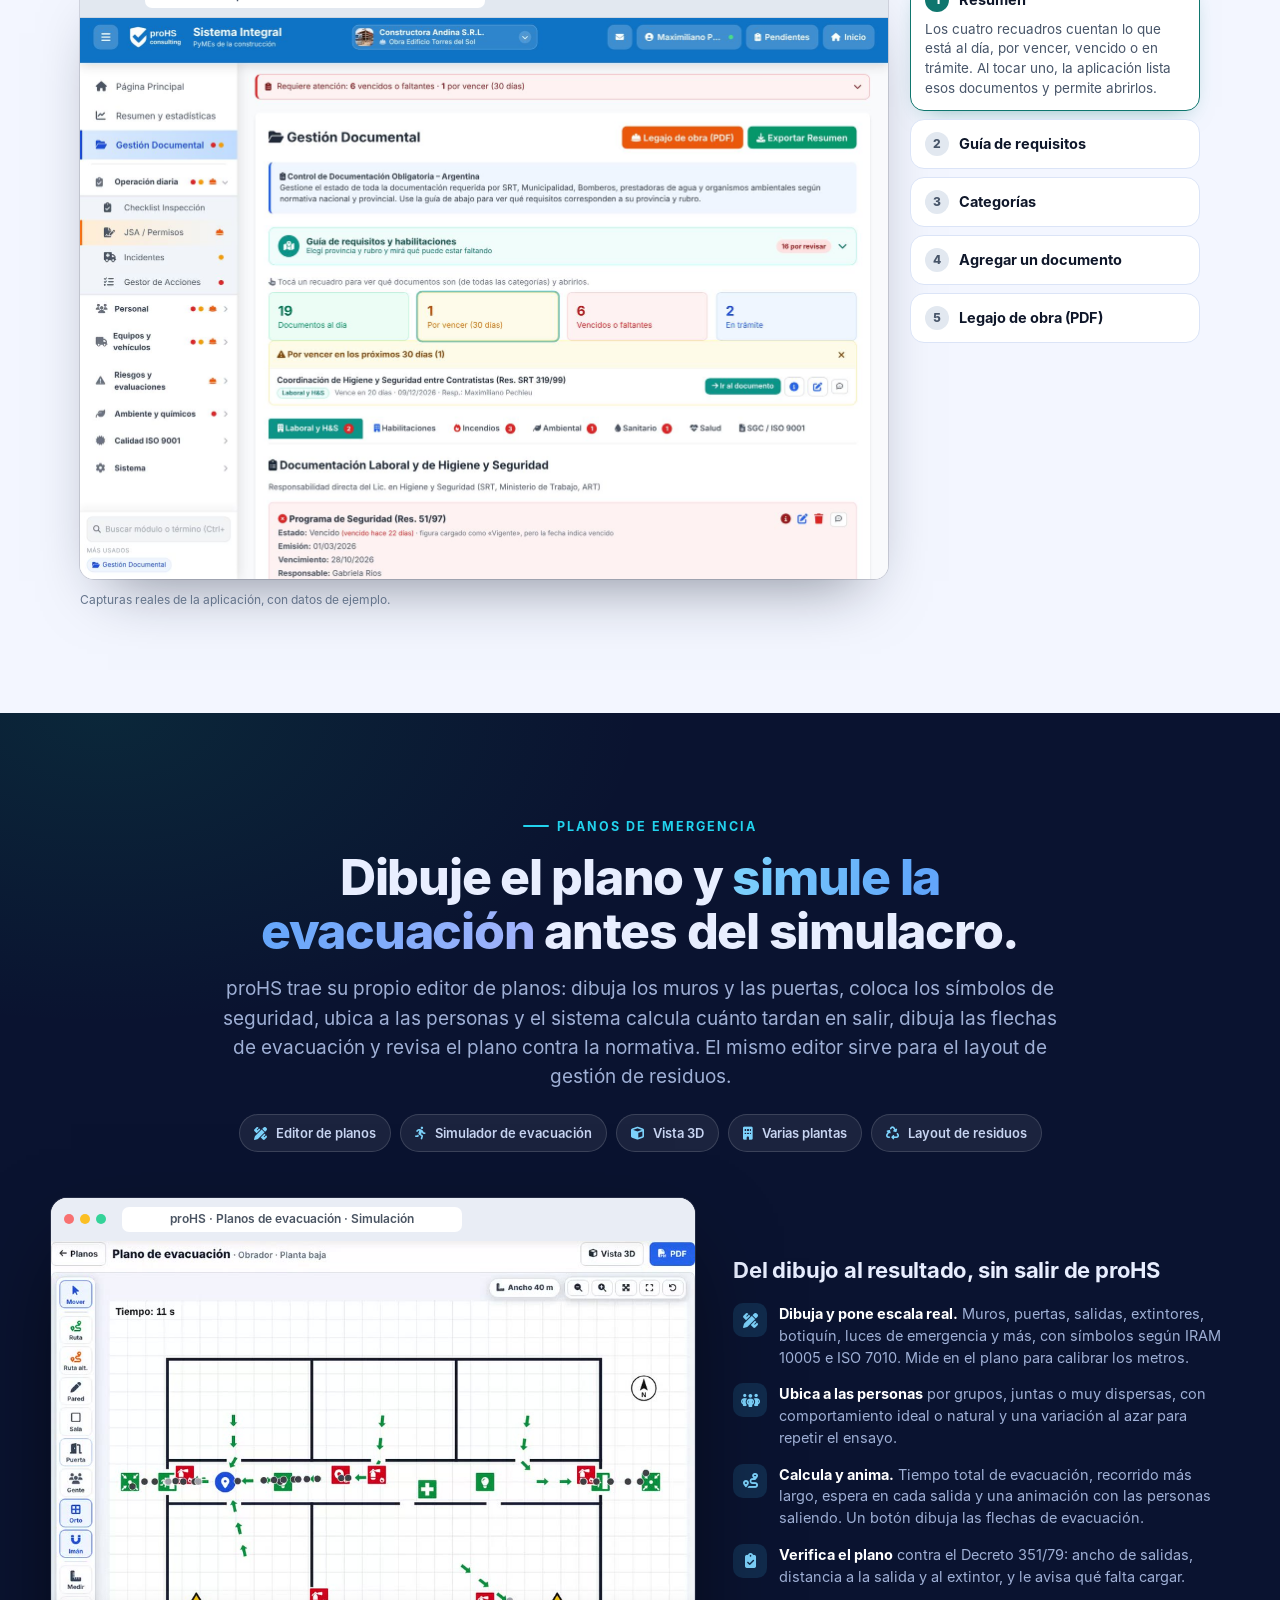
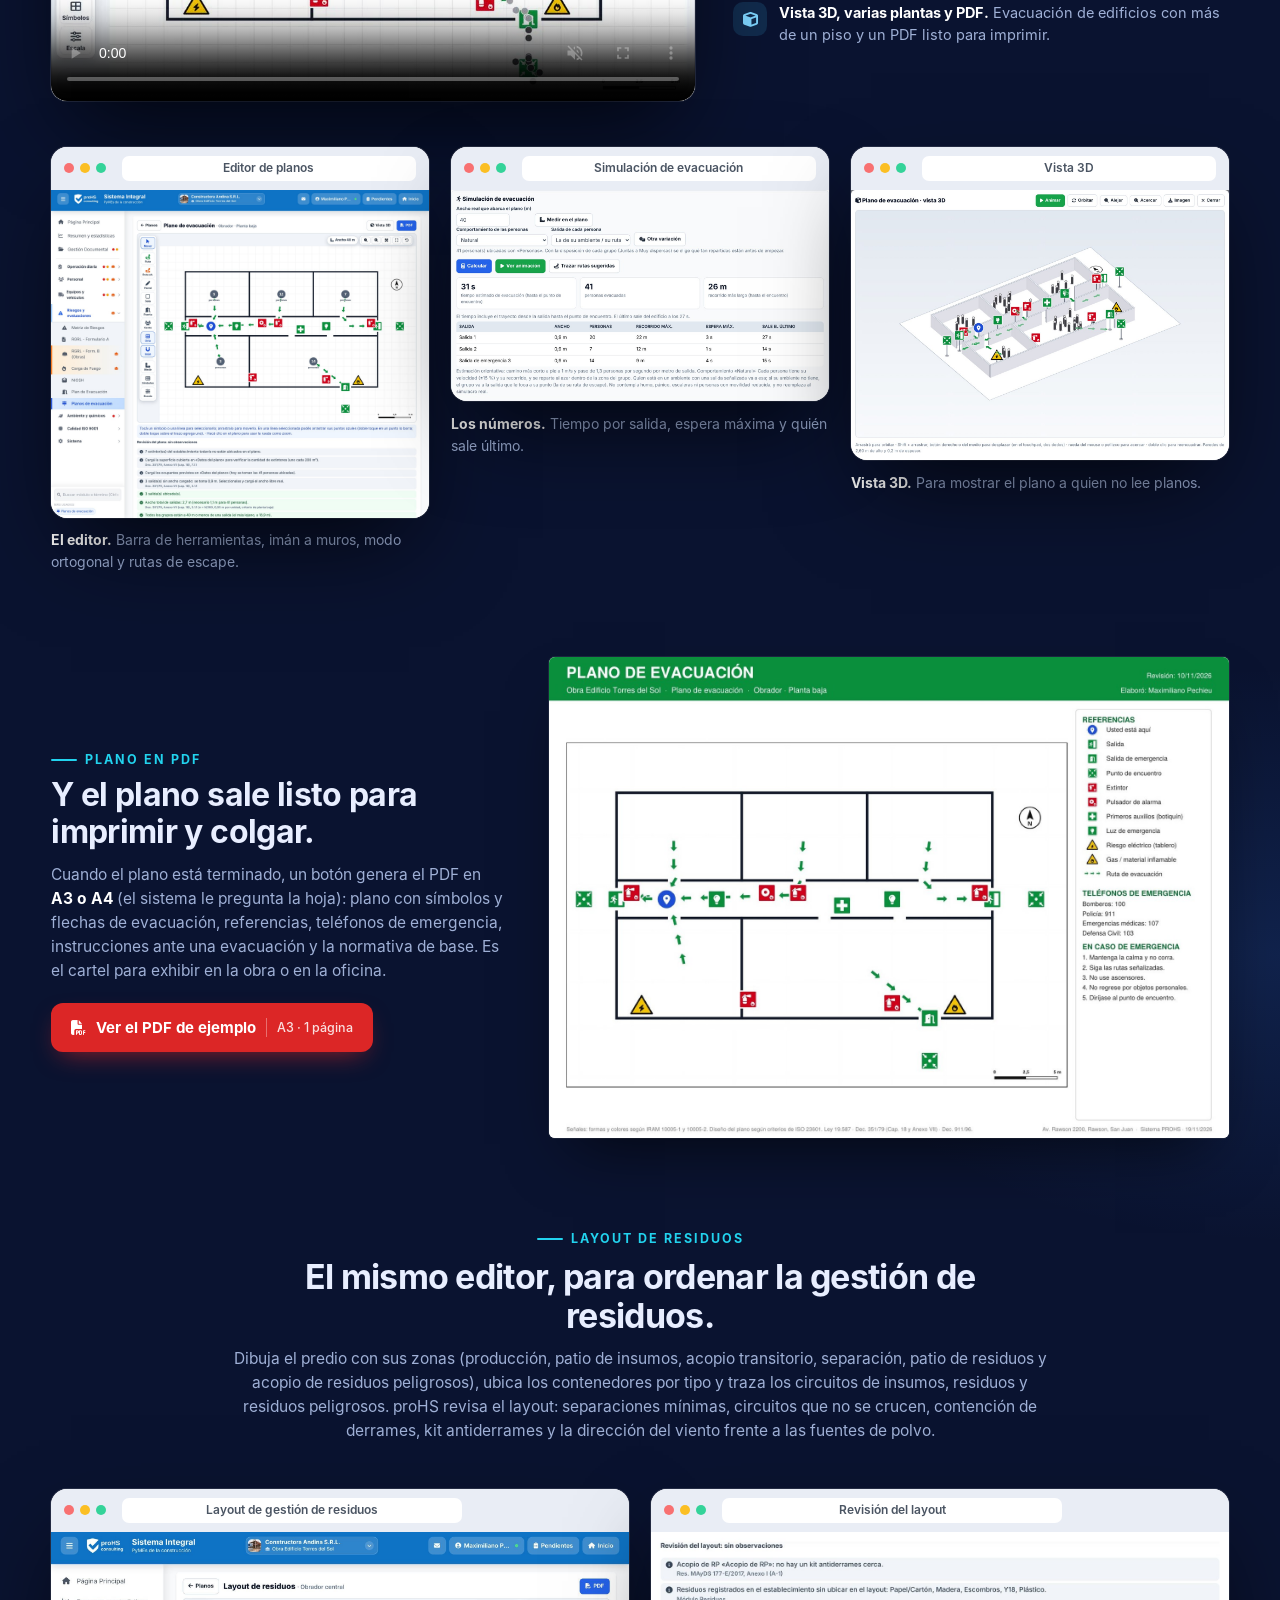
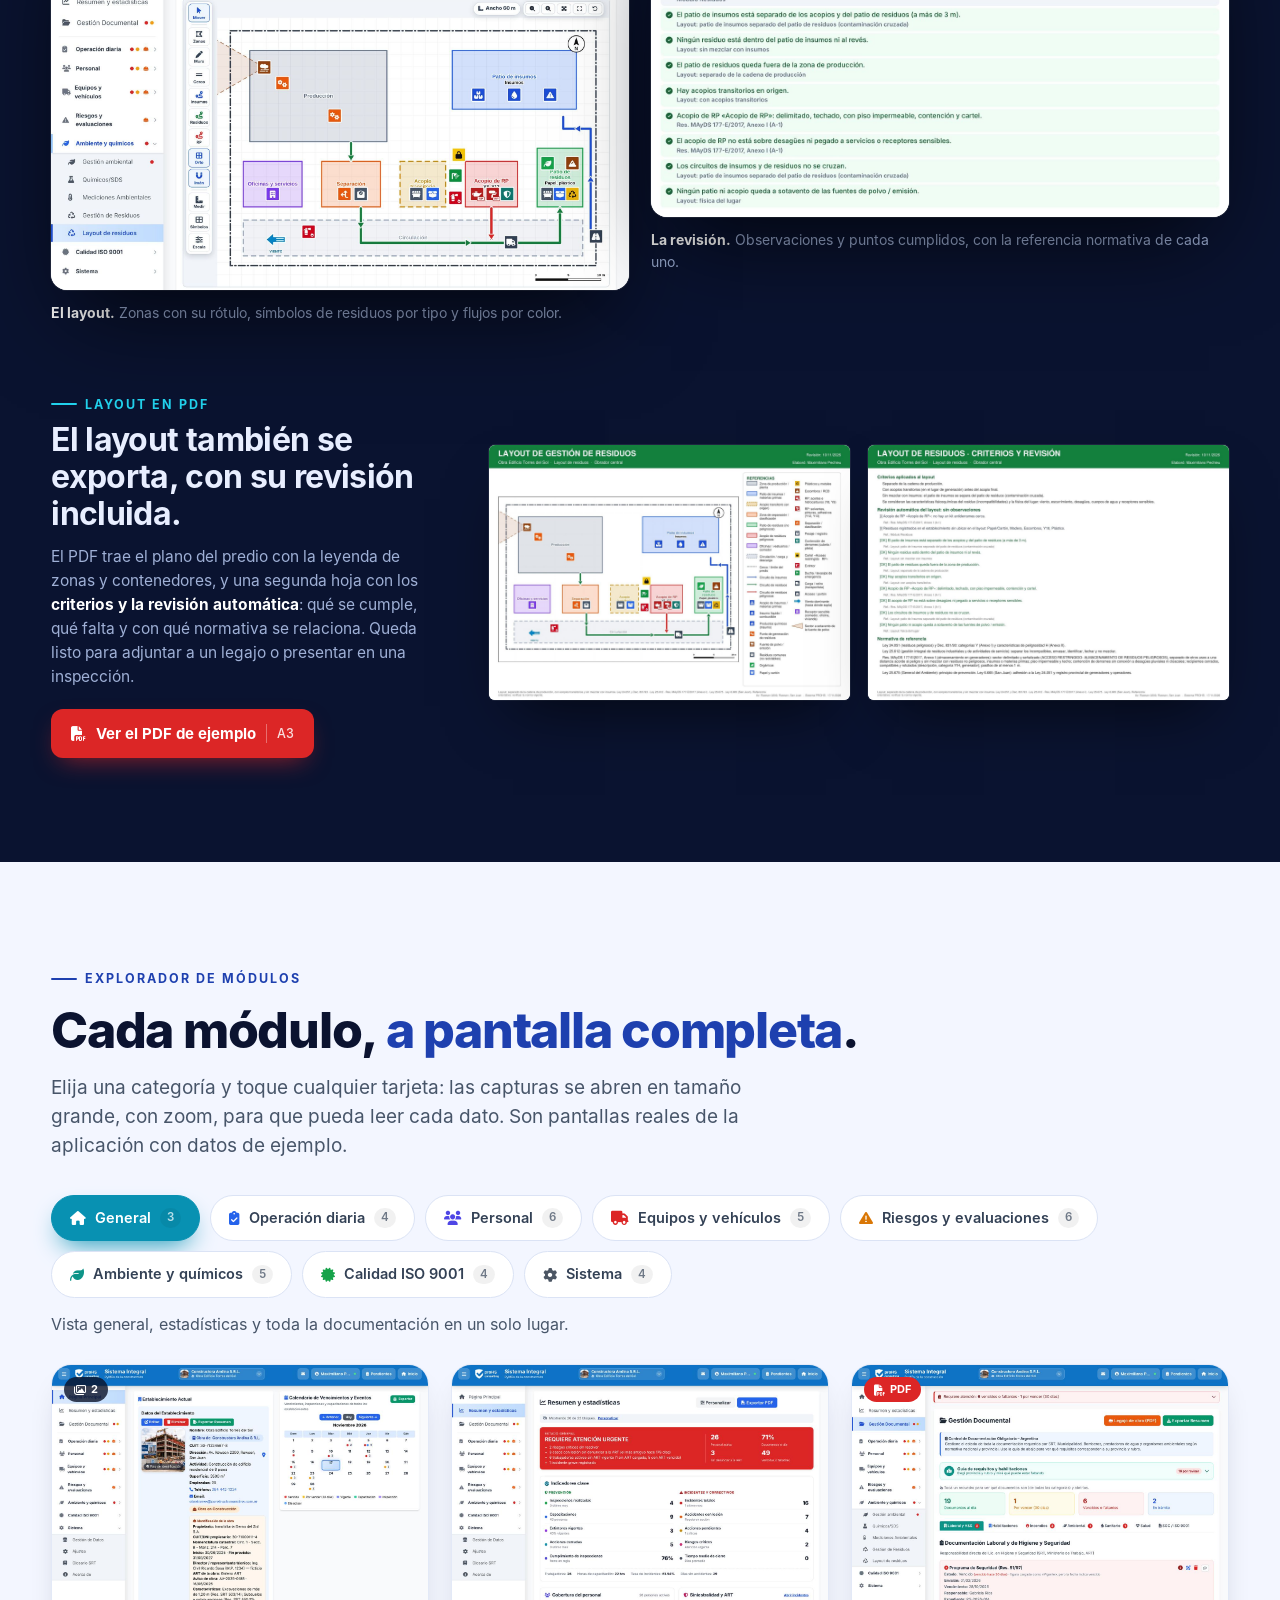
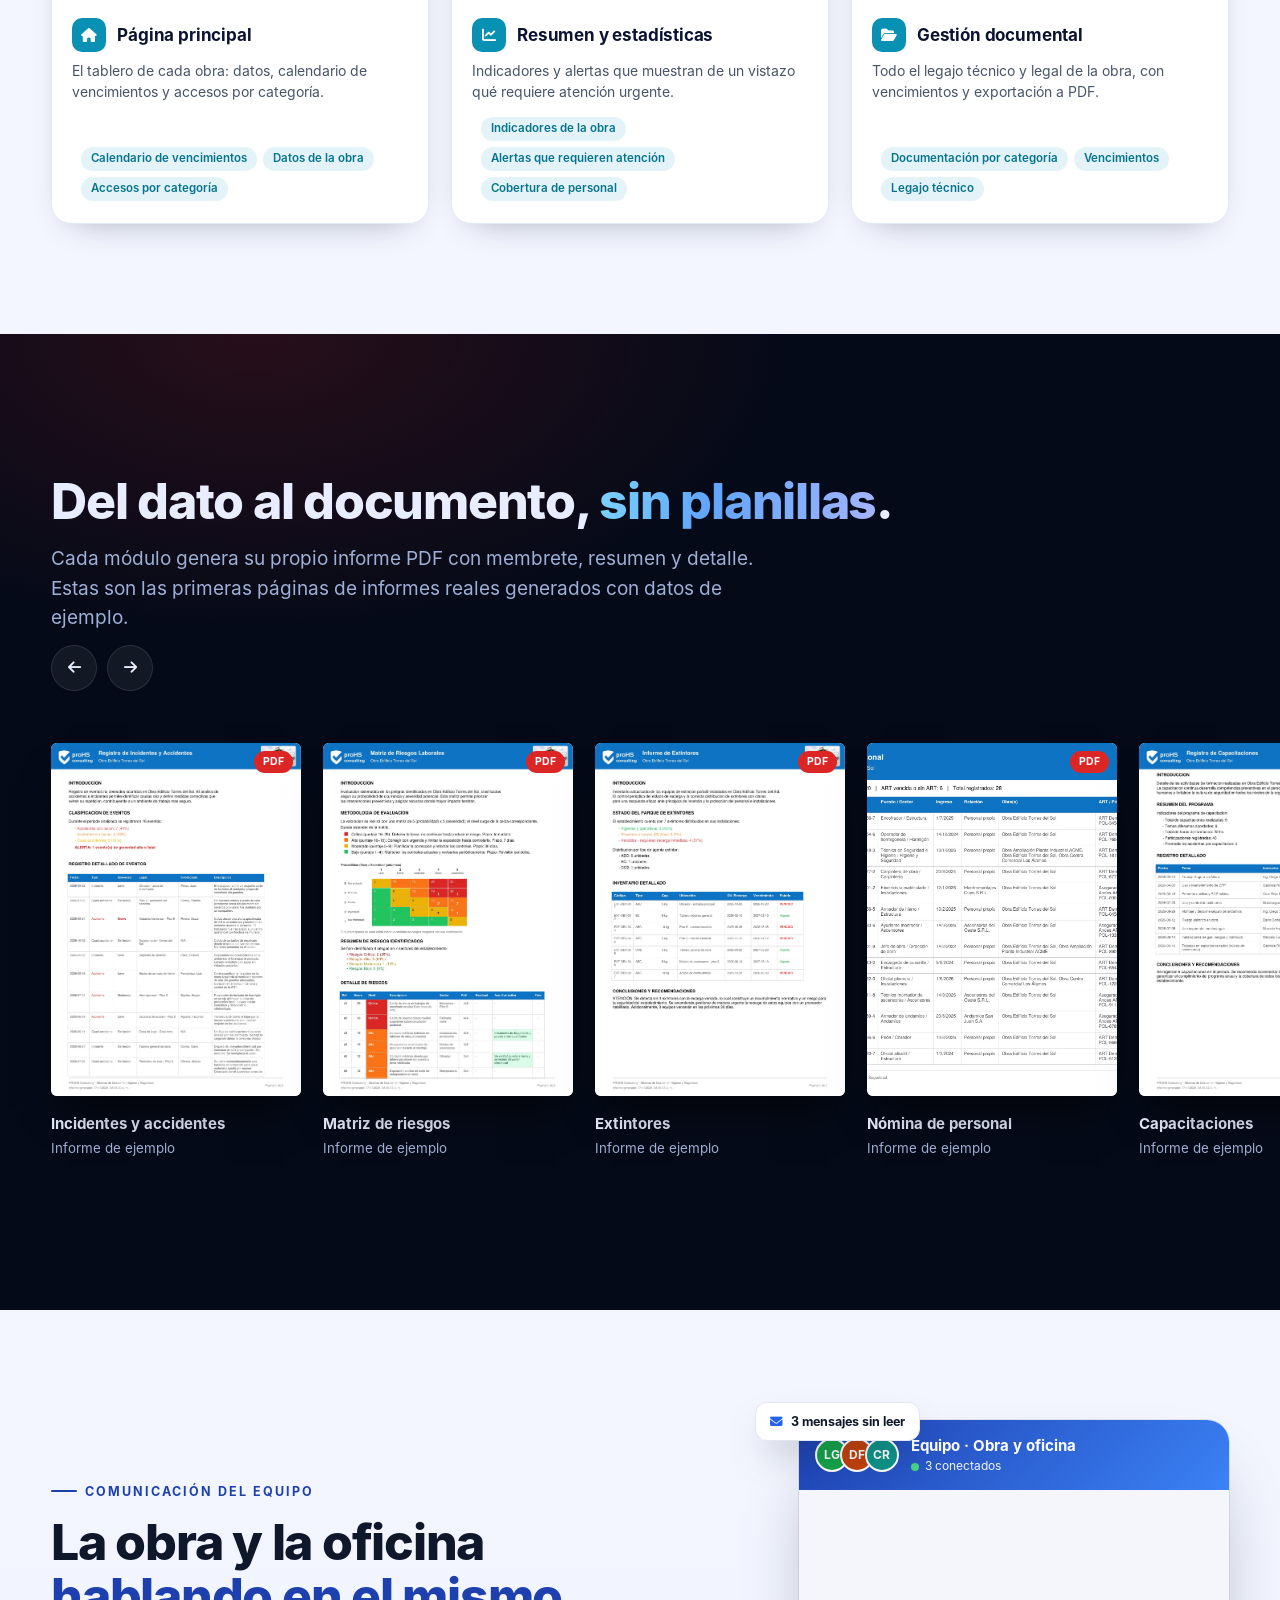
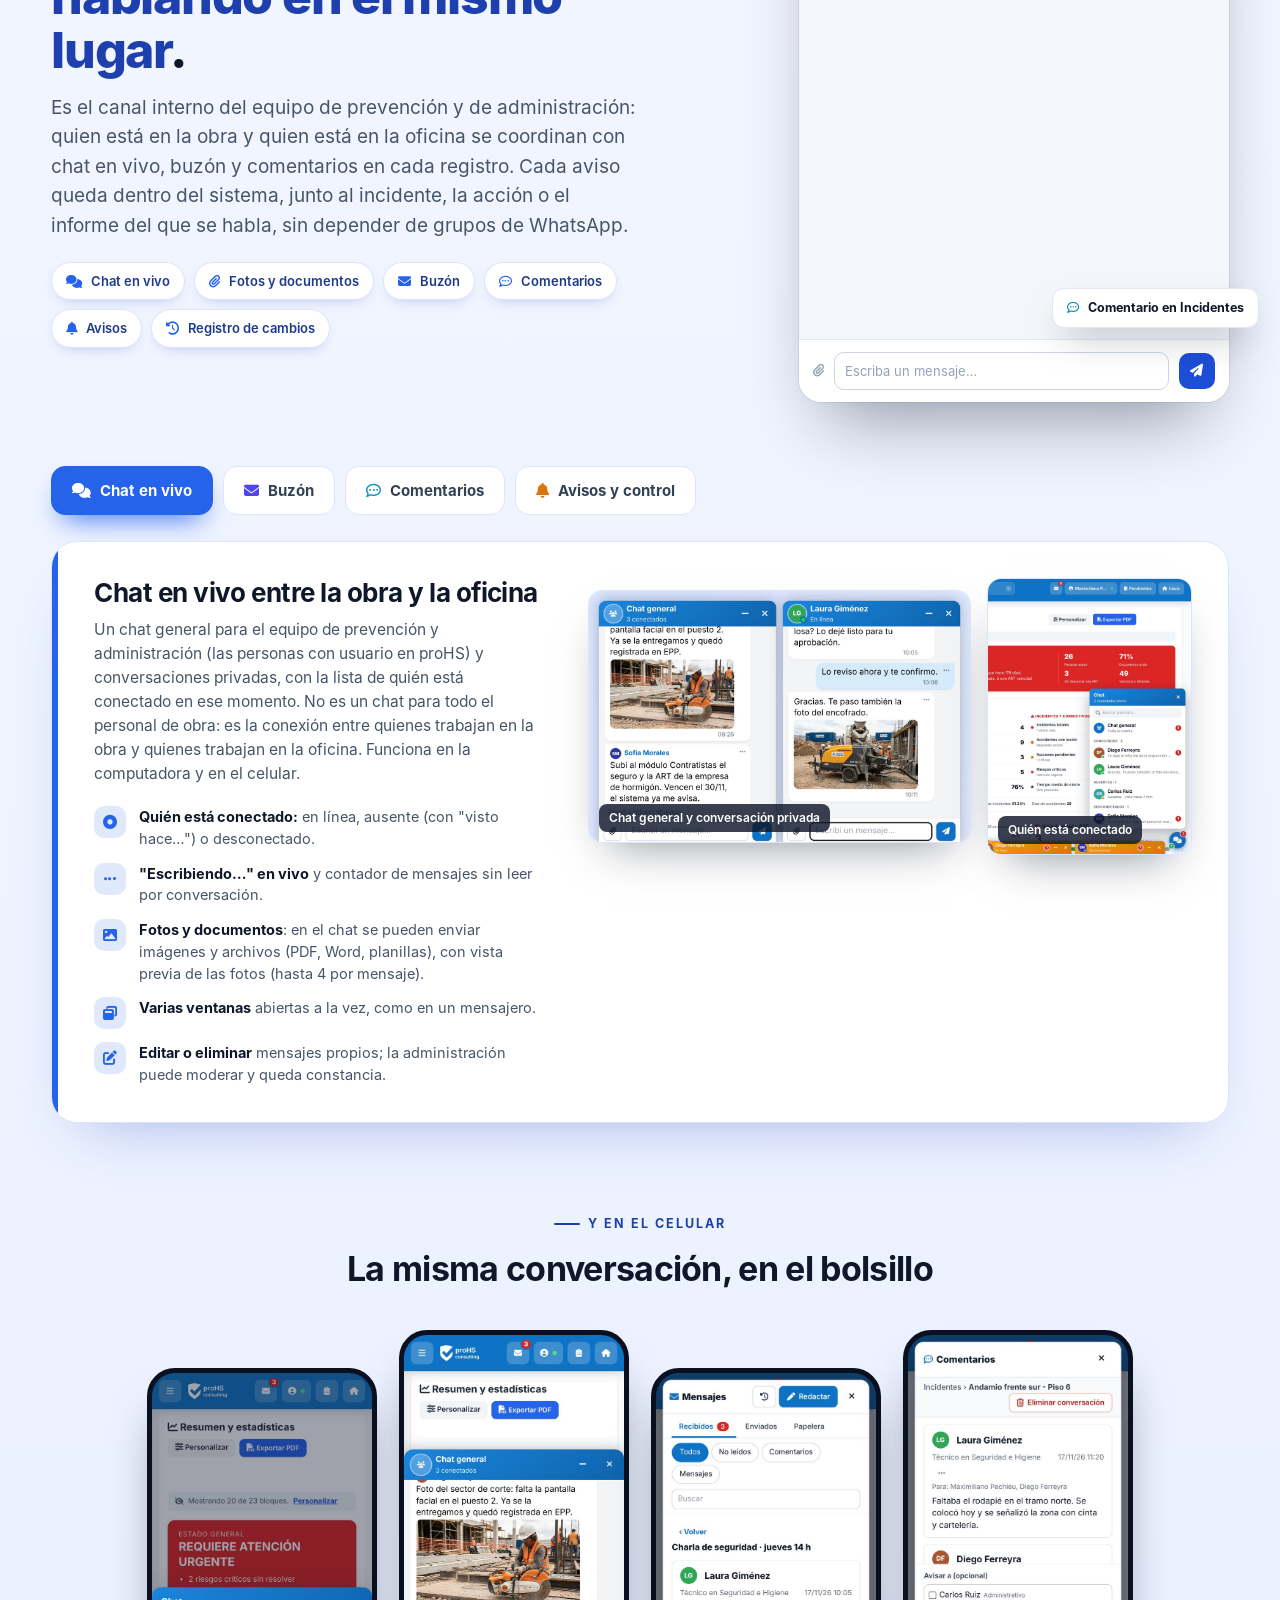
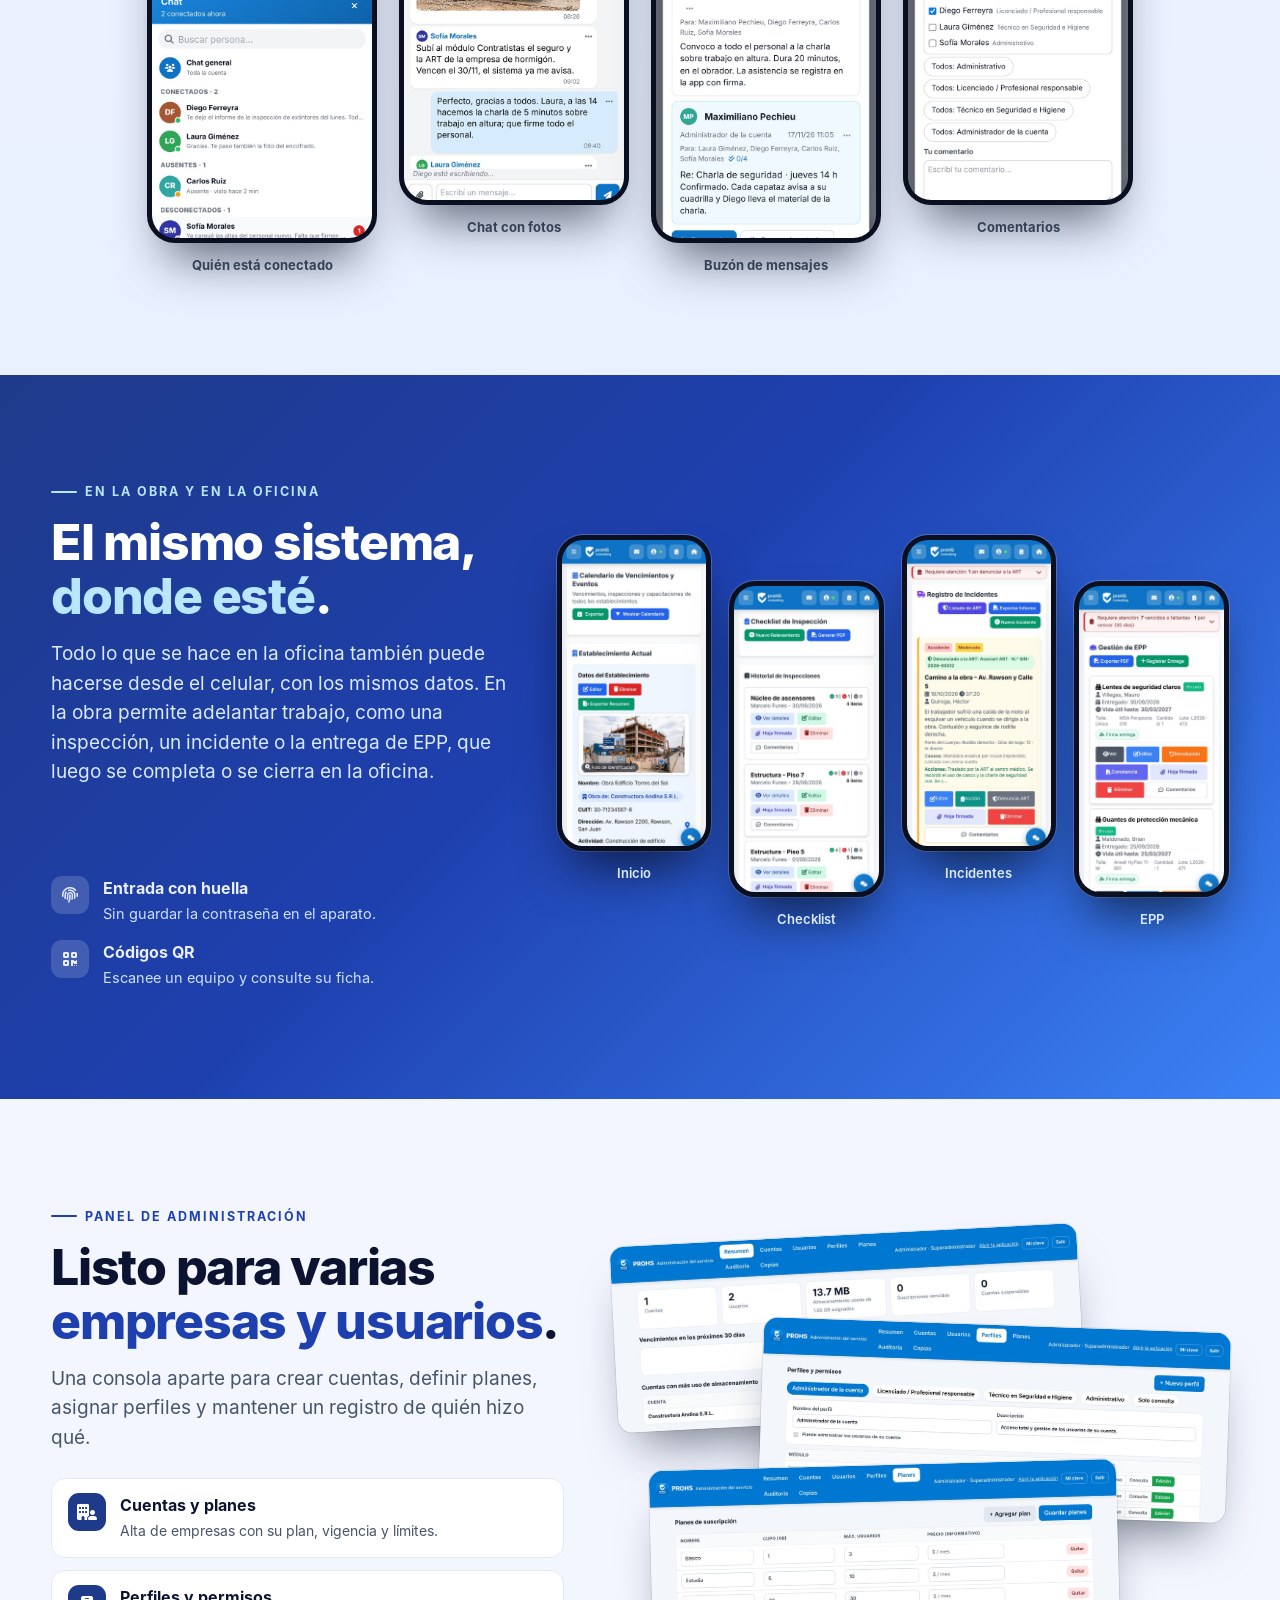
==== commit 17884df5: "Publicar sitio proHS" ====
--- a/index.html
+++ b/index.html
@@ -398,25 +398,25 @@
   <div class="nmh">
     <span class="eyebrow rv">Planos de emergencia</span>
     <h2 class="title rv" style="--d:.06s">Dibuje el plano y <span class="grad">simule la evacuación</span> antes del simulacro.</h2>
-    <p class="lead rv" style="--d:.12s">proHS trae su propio editor de planos: dibuja los muros y las puertas, coloca los símbolos de seguridad, ubica a las personas y el sistema calcula cuánto tardan en salir, traza las rutas sugeridas y revisa el plano contra la normativa. El mismo editor sirve para el layout de gestión de residuos.</p>
+    <p class="lead rv" style="--d:.12s">proHS trae su propio editor de planos: dibuja los muros y las puertas, coloca los símbolos de seguridad, ubica a las personas y el sistema calcula cuánto tardan en salir, dibuja las flechas de evacuación y revisa el plano contra la normativa. El mismo editor sirve para el layout de gestión de residuos.</p>
     <div class="tpills rv" style="--d:.18s"><span><i class="fa-solid fa-pen-ruler"></i> Editor de planos</span><span><i class="fa-solid fa-person-running"></i> Simulador de evacuación</span><span><i class="fa-solid fa-cube"></i> Vista 3D</span><span><i class="fa-solid fa-building"></i> Varias plantas</span><span><i class="fa-solid fa-recycle"></i> Layout de residuos</span></div>
   </div>
   <div class="plmain">
     <div class="browser rv plv"><div class="bar"><i></i><i></i><i></i><span>proHS · Planos de evacuación · Simulación</span></div>
-      <video id="plvid" muted loop playsinline preload="none" poster="assets/img/doc/evac-sim-poster.jpg" aria-label="Simulación de evacuación: las personas del plano salen por las puertas siguiendo las rutas trazadas"><source src="assets/vid/evac-sim.mp4" type="video/mp4"></video></div>
+      <video id="plvid" muted loop playsinline preload="none" poster="assets/img/doc/evac-sim-poster.jpg" aria-label="Simulación de evacuación: las personas del plano salen por las puertas siguiendo las flechas de evacuación y, al final, los resultados del cálculo"><source src="assets/vid/evac-sim.mp4" type="video/mp4"></video></div>
     <div class="plft rv" style="--d:.1s">
       <h3>Del dibujo al resultado, sin salir de proHS</h3>
       <ul>
         <li><i class="fa-solid fa-pen-ruler"></i><span><b>Dibuja y pone escala real.</b> Muros, puertas, salidas, extintores, botiquín, luces de emergencia y más, con símbolos según IRAM 10005 e ISO 7010. Mide en el plano para calibrar los metros.</span></li>
         <li><i class="fa-solid fa-people-group"></i><span><b>Ubica a las personas</b> por grupos, juntas o muy dispersas, con comportamiento ideal o natural y una variación al azar para repetir el ensayo.</span></li>
-        <li><i class="fa-solid fa-route"></i><span><b>Calcula y anima.</b> Tiempo total de evacuación, recorrido más largo, espera en cada salida y una animación con las personas saliendo. Un botón traza las rutas sugeridas.</span></li>
+        <li><i class="fa-solid fa-route"></i><span><b>Calcula y anima.</b> Tiempo total de evacuación, recorrido más largo, espera en cada salida y una animación con las personas saliendo. Un botón dibuja las flechas de evacuación.</span></li>
         <li><i class="fa-solid fa-clipboard-check"></i><span><b>Verifica el plano</b> contra el Decreto 351/79: ancho de salidas, distancia a la salida y al extintor, y le avisa qué falta cargar.</span></li>
         <li><i class="fa-solid fa-cube"></i><span><b>Vista 3D, varias plantas y PDF.</b> Evacuación de edificios con más de un piso y un PDF listo para imprimir.</span></li>
       </ul>
     </div>
   </div>
   <div class="plgal">
-    <figure class="rv"><div class="browser" data-zoom data-group="planos" data-full="assets/img/doc/evac-editor.jpg" data-title="Editor del plano de evacuación" data-cap="Muros, salidas, extintores, luces, grupos de personas y rutas dibujadas sobre una cuadrícula con escala."><div class="bar"><i></i><i></i><i></i><span>Editor de planos</span></div><img src="assets/img/doc/evac-editor.jpg" alt="Editor del plano de evacuación con símbolos, rutas y grupos de personas" loading="lazy" width="1500" height="1084"></div><figcaption><b>El editor.</b> Barra de herramientas, imán a muros, modo ortogonal y rutas de escape.</figcaption></figure>
+    <figure class="rv"><div class="browser" data-zoom data-group="planos" data-full="assets/img/doc/evac-editor.jpg" data-title="Editor del plano de evacuación" data-cap="Muros, salidas, extintores, luces, grupos de personas y flechas de evacuación dibujadas sobre una cuadrícula con escala."><div class="bar"><i></i><i></i><i></i><span>Editor de planos</span></div><img src="assets/img/doc/evac-editor.jpg" alt="Editor del plano de evacuación con símbolos, flechas de evacuación y grupos de personas" loading="lazy" width="1500" height="1302"></div><figcaption><b>El editor.</b> Barra de herramientas, imán a muros, modo ortogonal y rutas de escape.</figcaption></figure>
     <figure class="rv" style="--d:.08s"><div class="browser" data-zoom data-group="planos" data-full="assets/img/doc/evac-sim.jpg" data-title="Resultado de la simulación" data-cap="Tiempo estimado, personas evacuadas, recorrido más largo y detalle por salida."><div class="bar"><i></i><i></i><i></i><span>Simulación de evacuación</span></div><img src="assets/img/doc/evac-sim.jpg" alt="Resultados de la simulación: tiempo, personas y detalle por salida" loading="lazy" width="1400" height="784"></div><figcaption><b>Los números.</b> Tiempo por salida, espera máxima y quién sale último.</figcaption></figure>
     <figure class="rv" style="--d:.16s"><div class="browser" data-zoom data-group="planos" data-full="assets/img/doc/evac-3d.jpg" data-title="Vista 3D" data-cap="El mismo plano en 3D, para orbitar y recorrer."><div class="bar"><i></i><i></i><i></i><span>Vista 3D</span></div><img src="assets/img/doc/evac-3d.jpg" alt="Vista 3D del plano de evacuación" loading="lazy" width="1400" height="1002"></div><figcaption><b>Vista 3D.</b> Para mostrar el plano a quien no lee planos.</figcaption></figure>
   </div>
@@ -425,7 +425,7 @@
     <div class="pph">
       <span class="eyebrow">Plano en PDF</span>
       <h3>Y el plano sale listo para imprimir y colgar.</h3>
-      <p>Cuando el plano está terminado, un botón genera el PDF en <b>A3 o A4</b> (el sistema le pregunta la hoja): plano con símbolos y rutas, referencias, teléfonos de emergencia, instrucciones ante una evacuación y la normativa de base. Es el cartel para exhibir en la obra o en la oficina.</p>
+      <p>Cuando el plano está terminado, un botón genera el PDF en <b>A3 o A4</b> (el sistema le pregunta la hoja): plano con símbolos y flechas de evacuación, referencias, teléfonos de emergencia, instrucciones ante una evacuación y la normativa de base. Es el cartel para exhibir en la obra o en la oficina.</p>
       <a class="dlb" href="assets/pdf/Plano-de-evacuacion-ejemplo.pdf" target="_blank" rel="noopener" download><i class="fa-solid fa-file-pdf"></i> Ver el PDF de ejemplo <small>A3 · 1 página</small></a>
     </div>
     <figure class="paper" data-zoom data-group="pdfs" data-full="assets/img/doc/pdf-evac.jpg" data-title="Plano de evacuación en PDF" data-cap="PDF generado por proHS con datos de ejemplo: plano, referencias, teléfonos de emergencia e instrucciones. Hoja A3."><img src="assets/img/doc/pdf-evac.jpg" alt="Plano de evacuación exportado a PDF en hoja A3" loading="lazy" width="1600" height="1132"></figure>
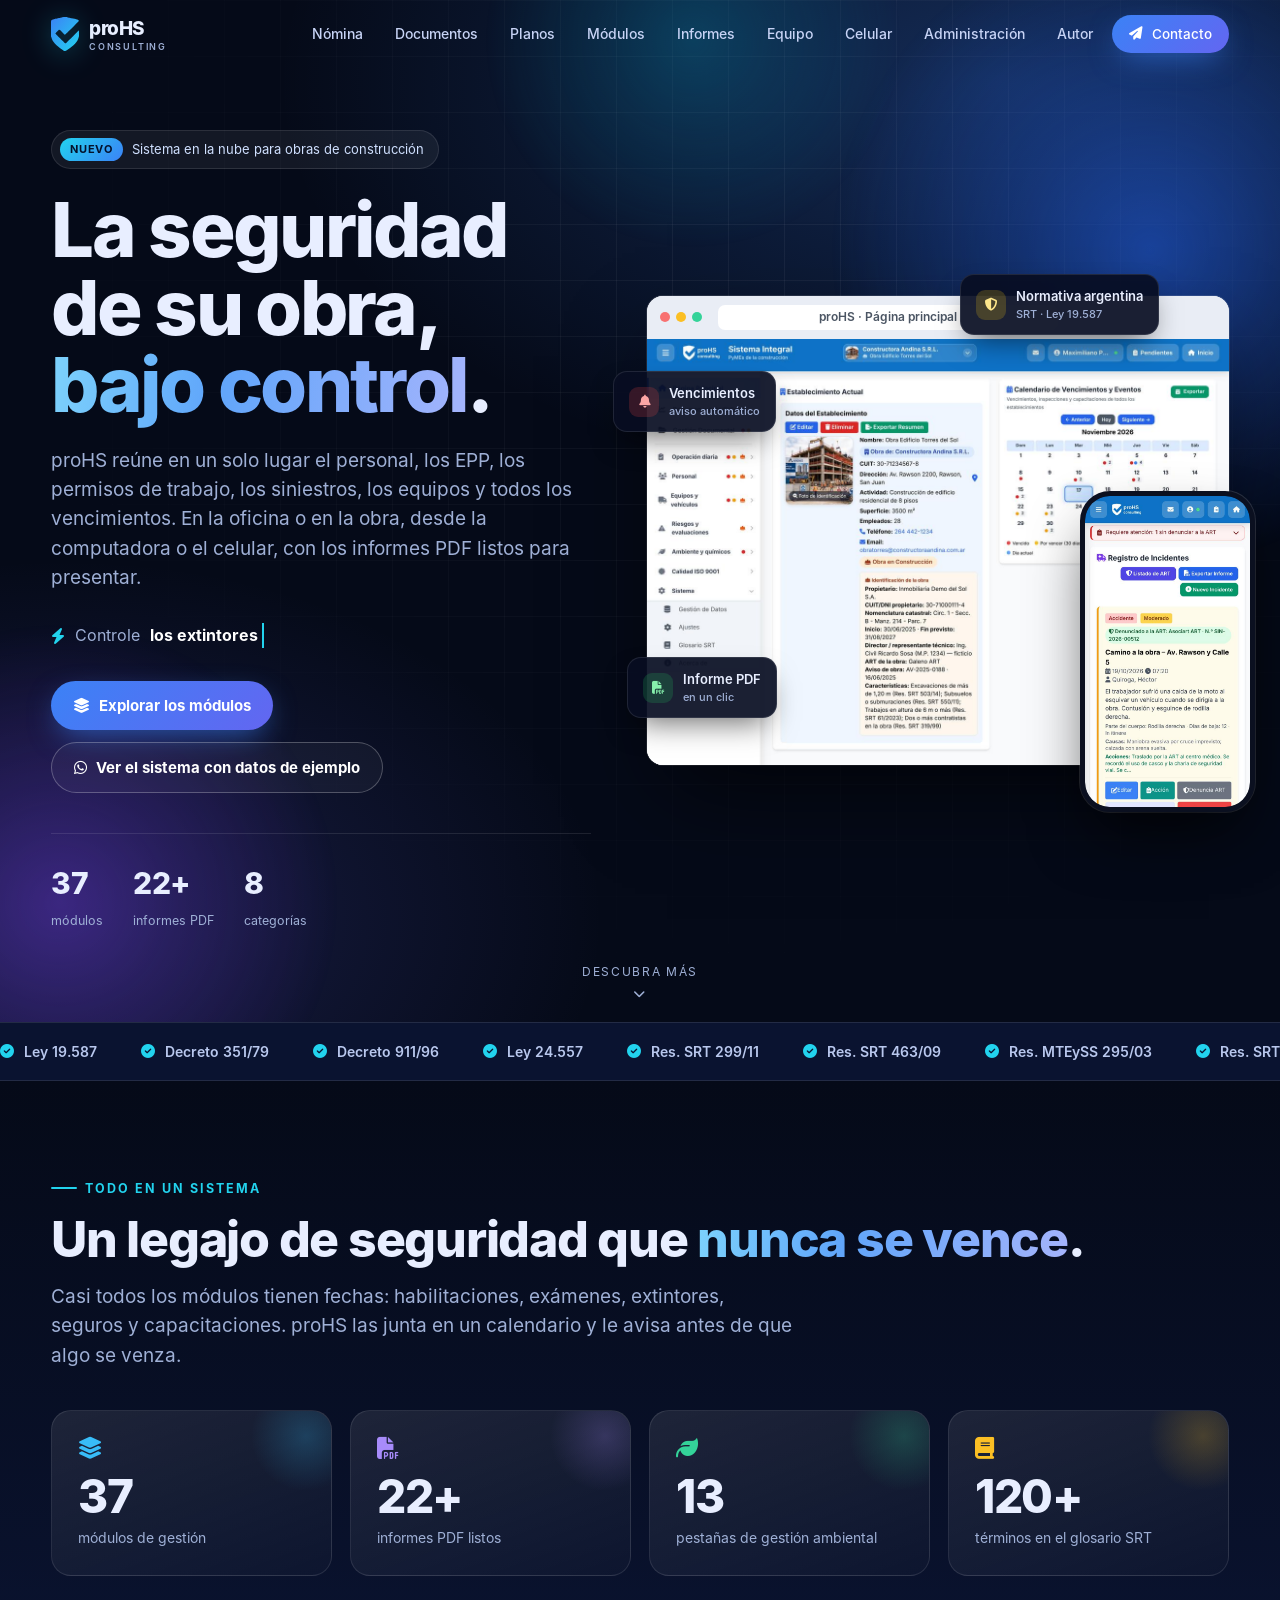
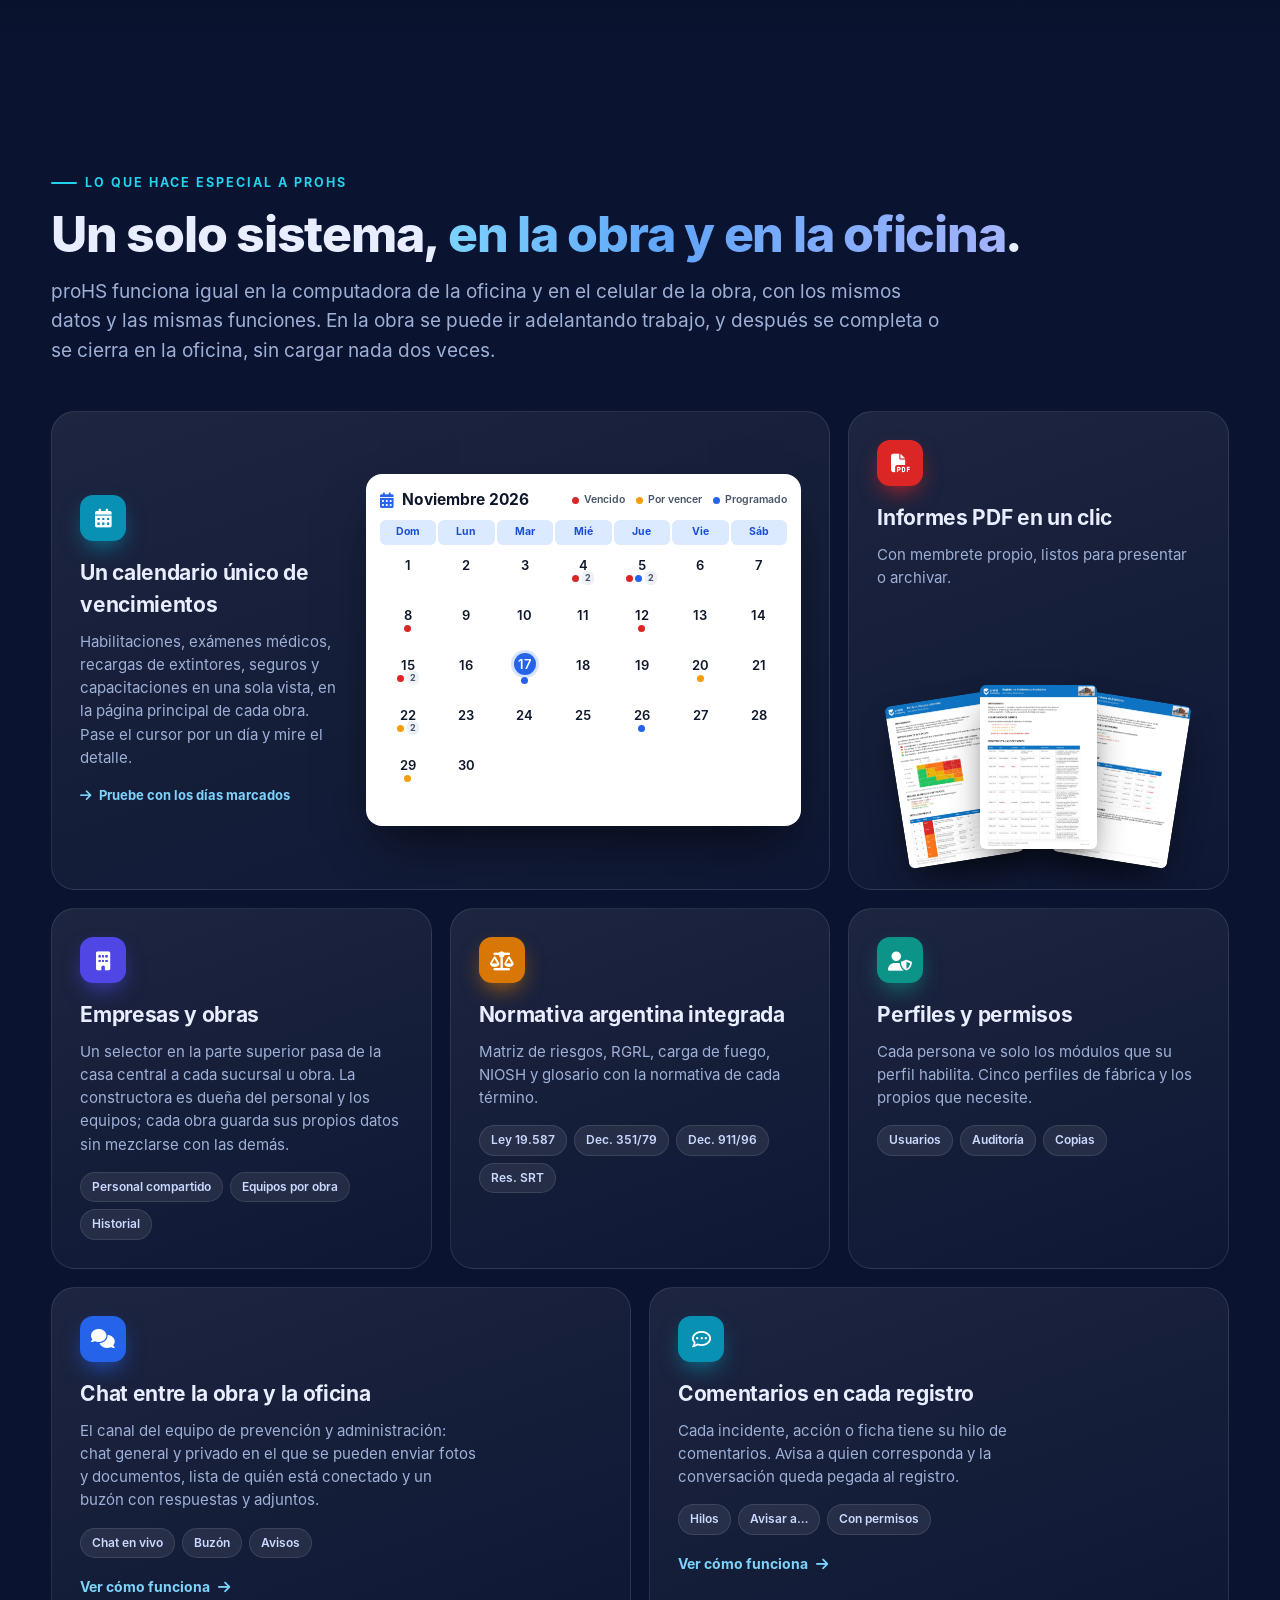
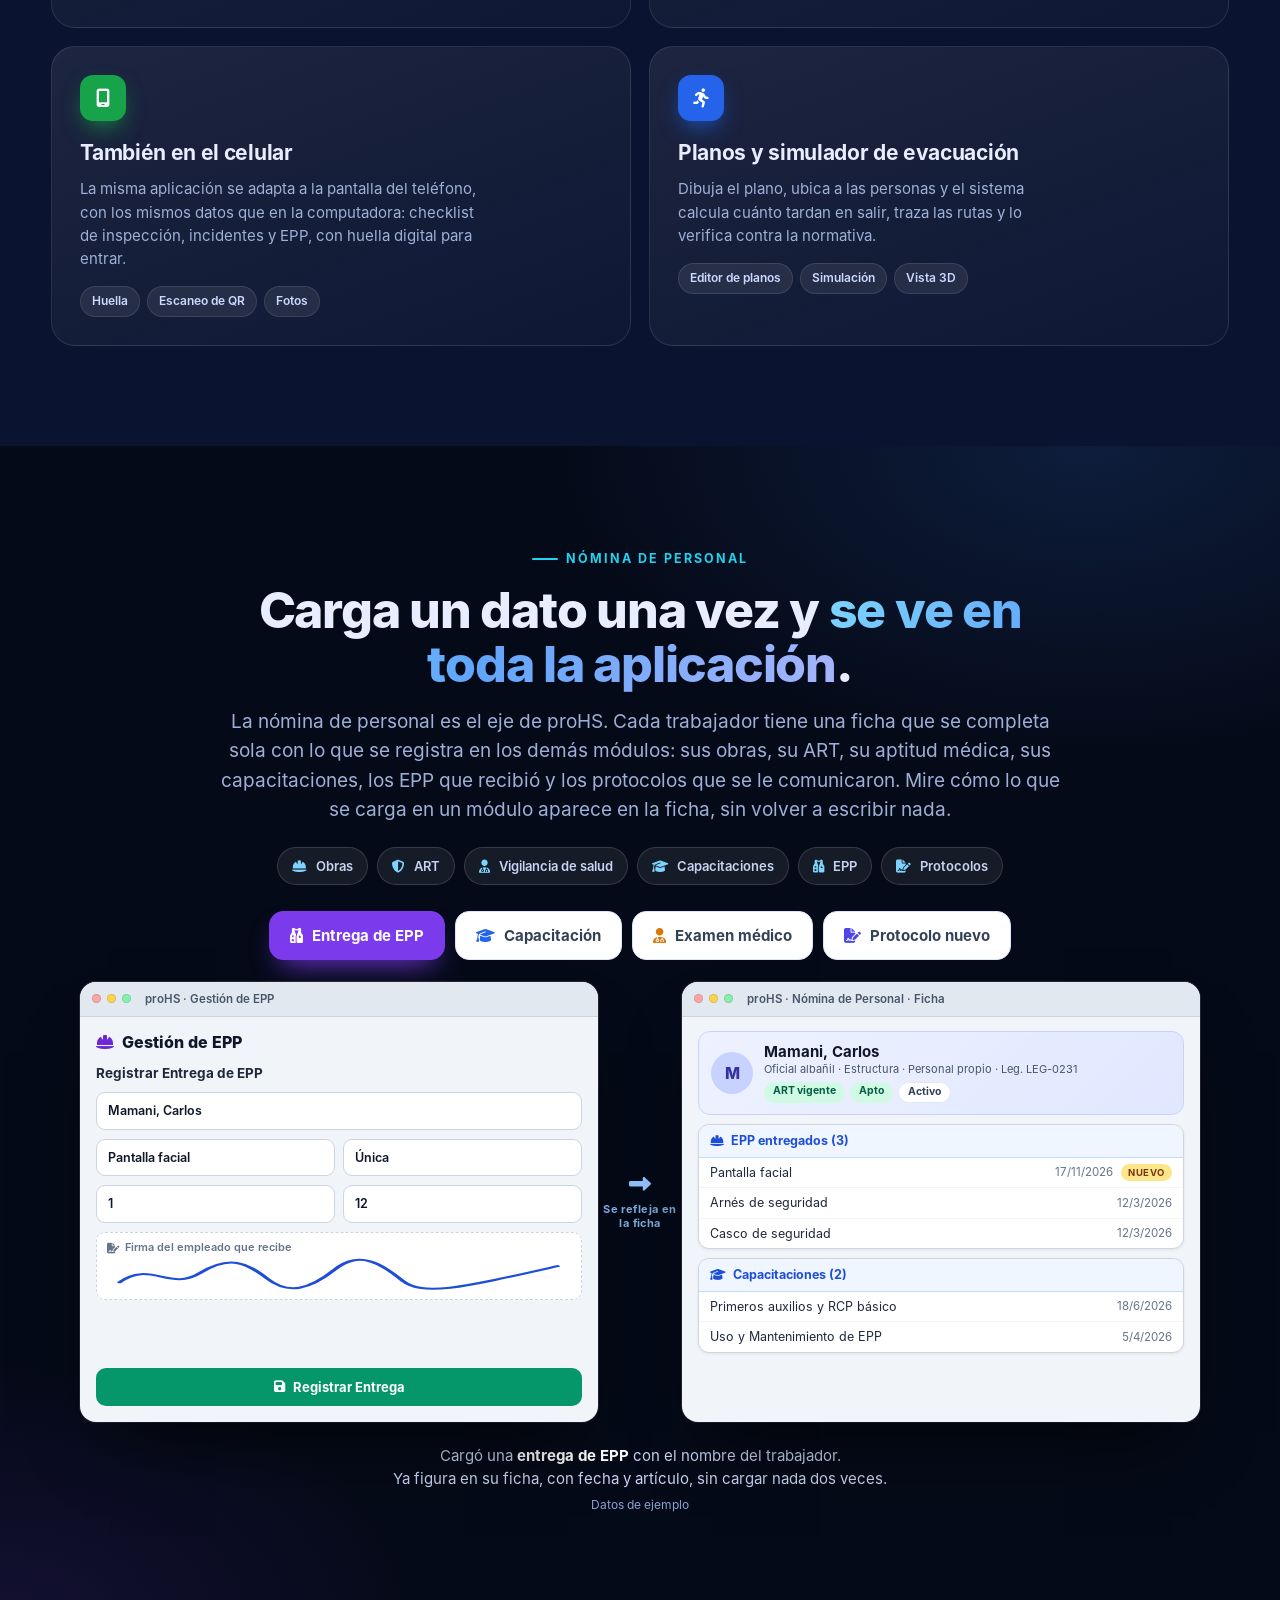
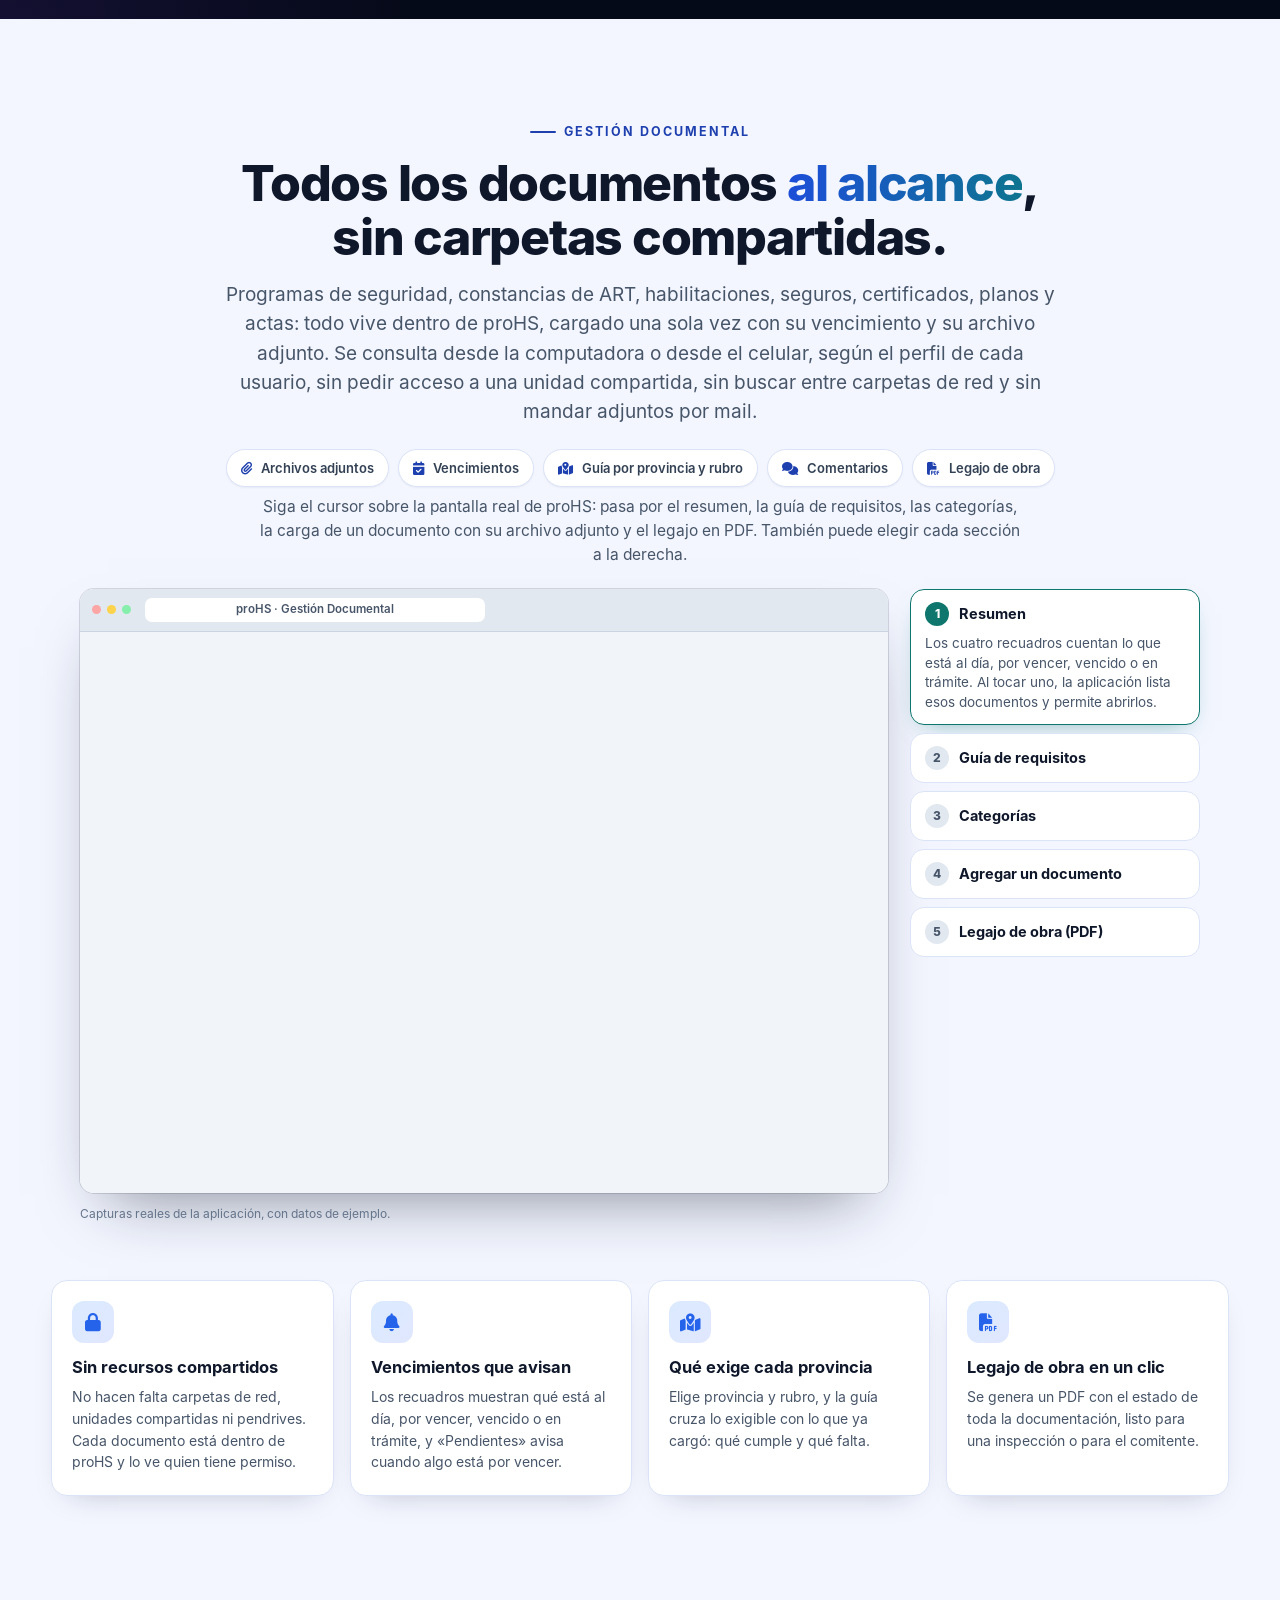
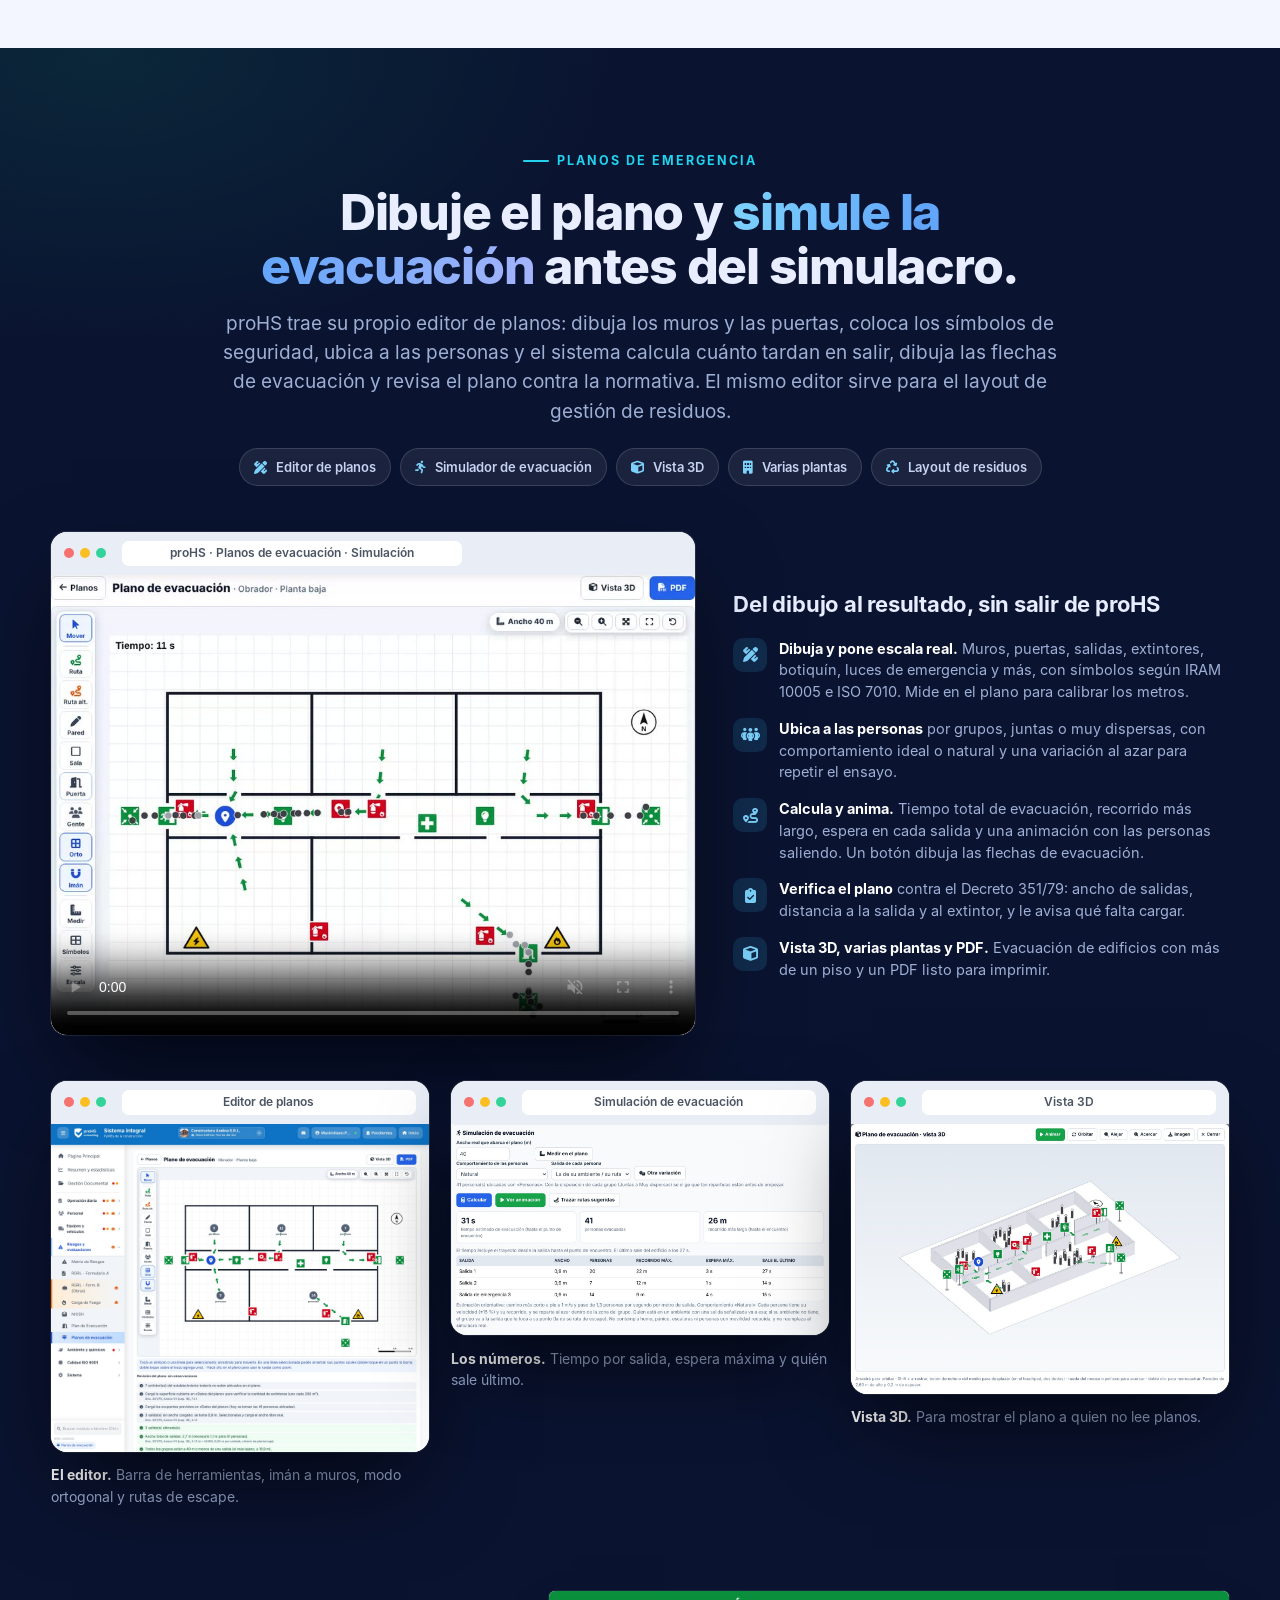
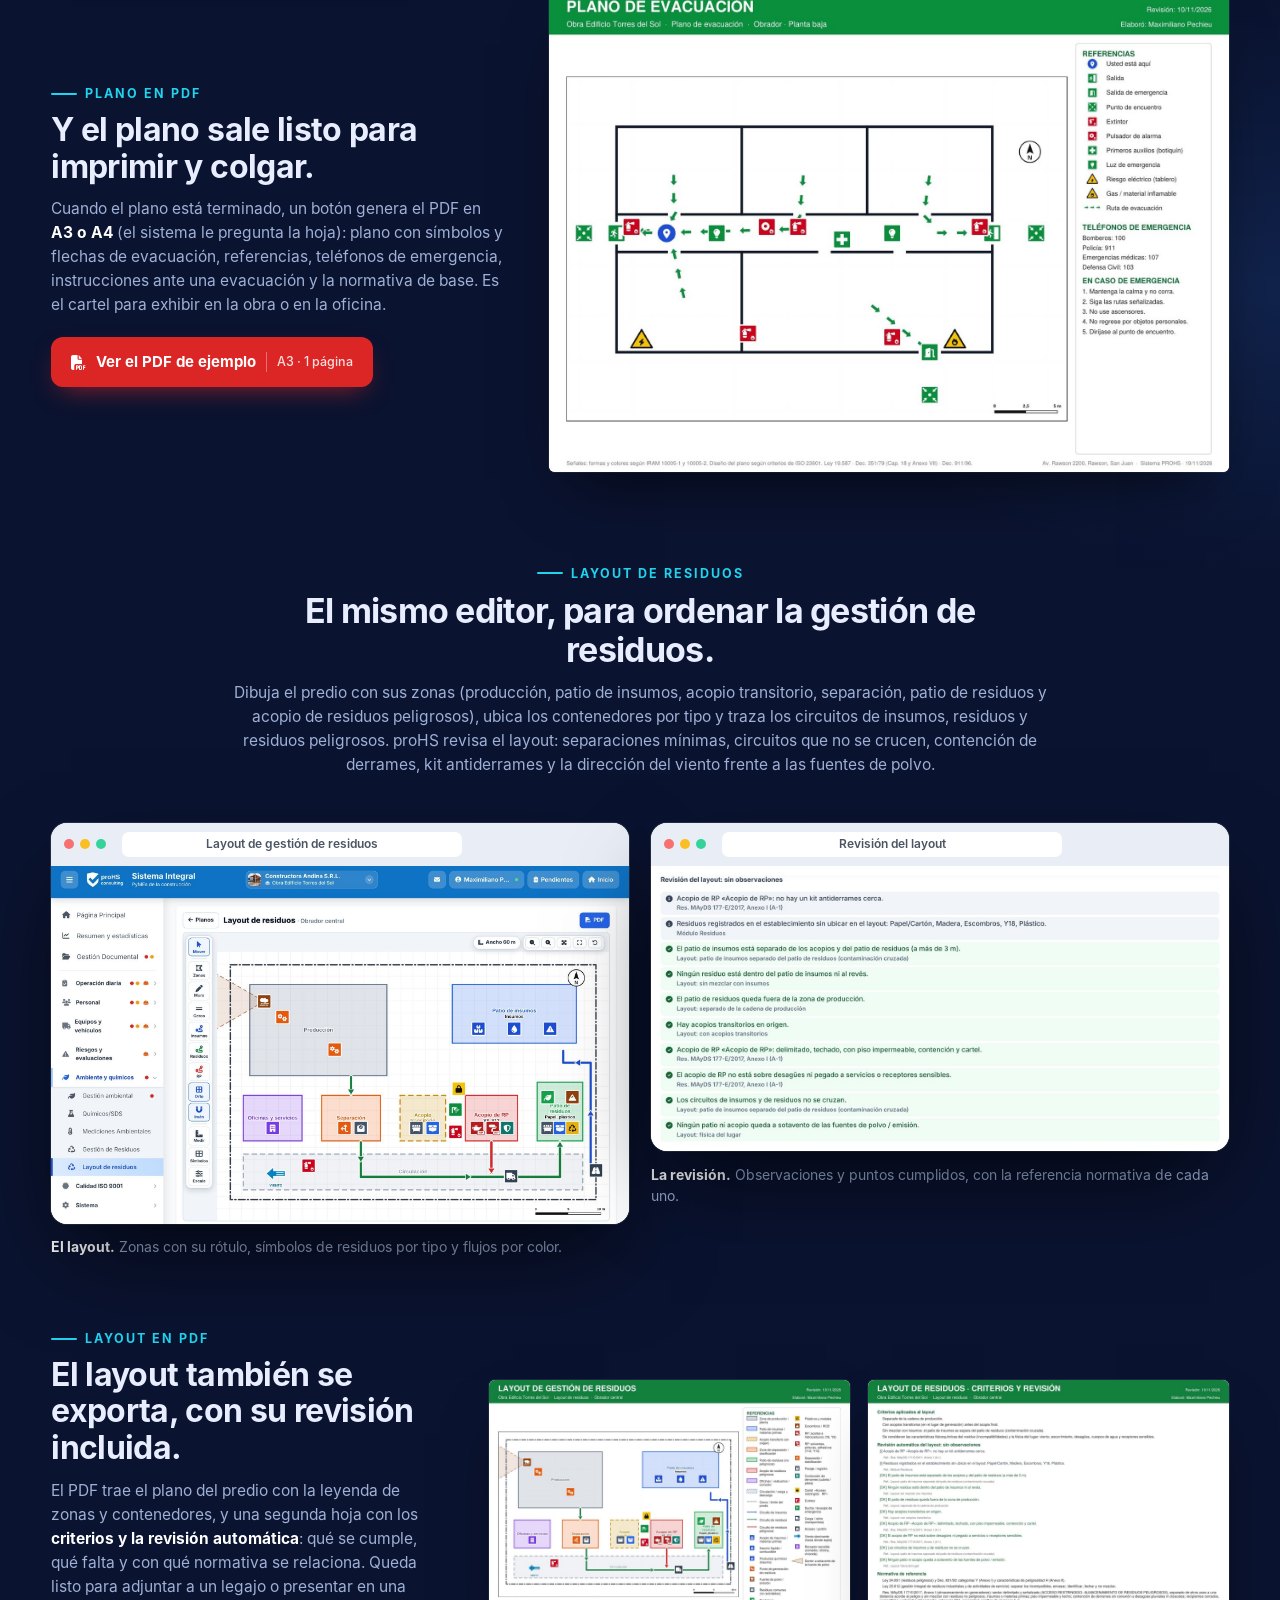
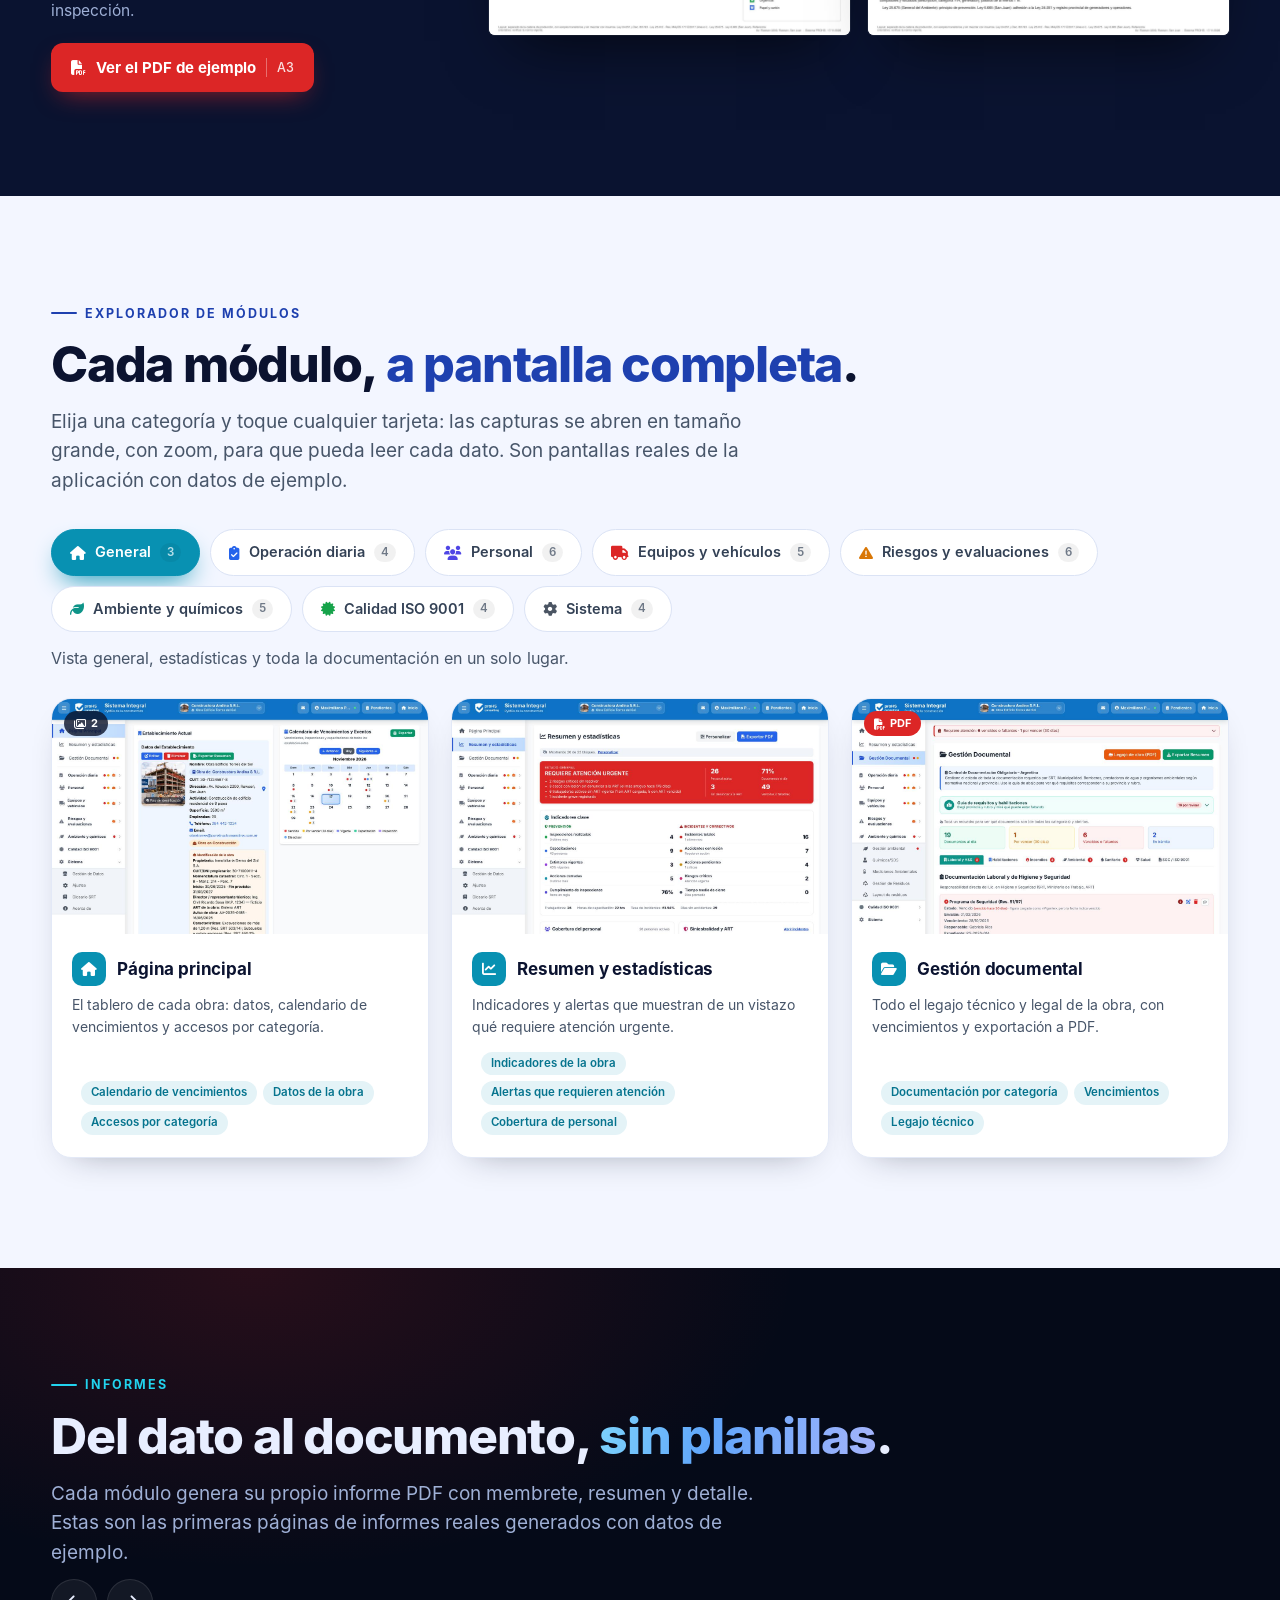
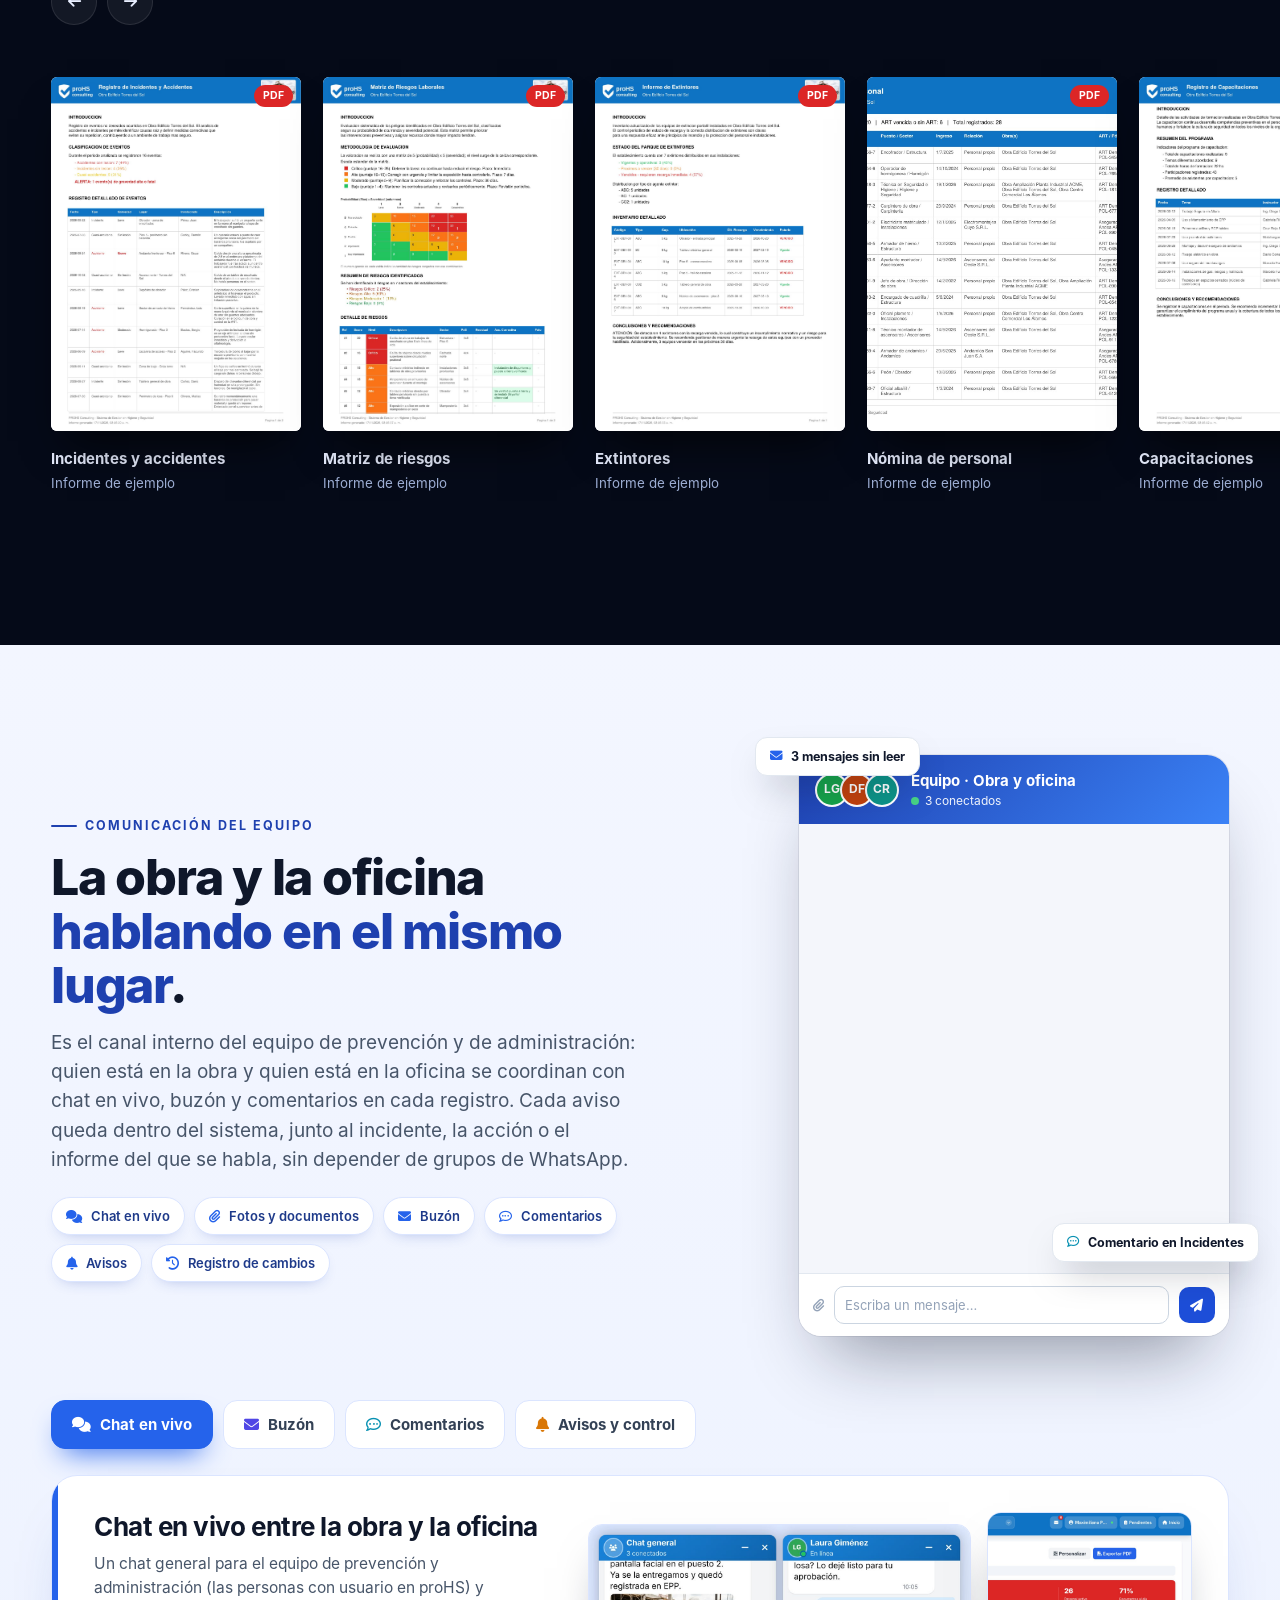
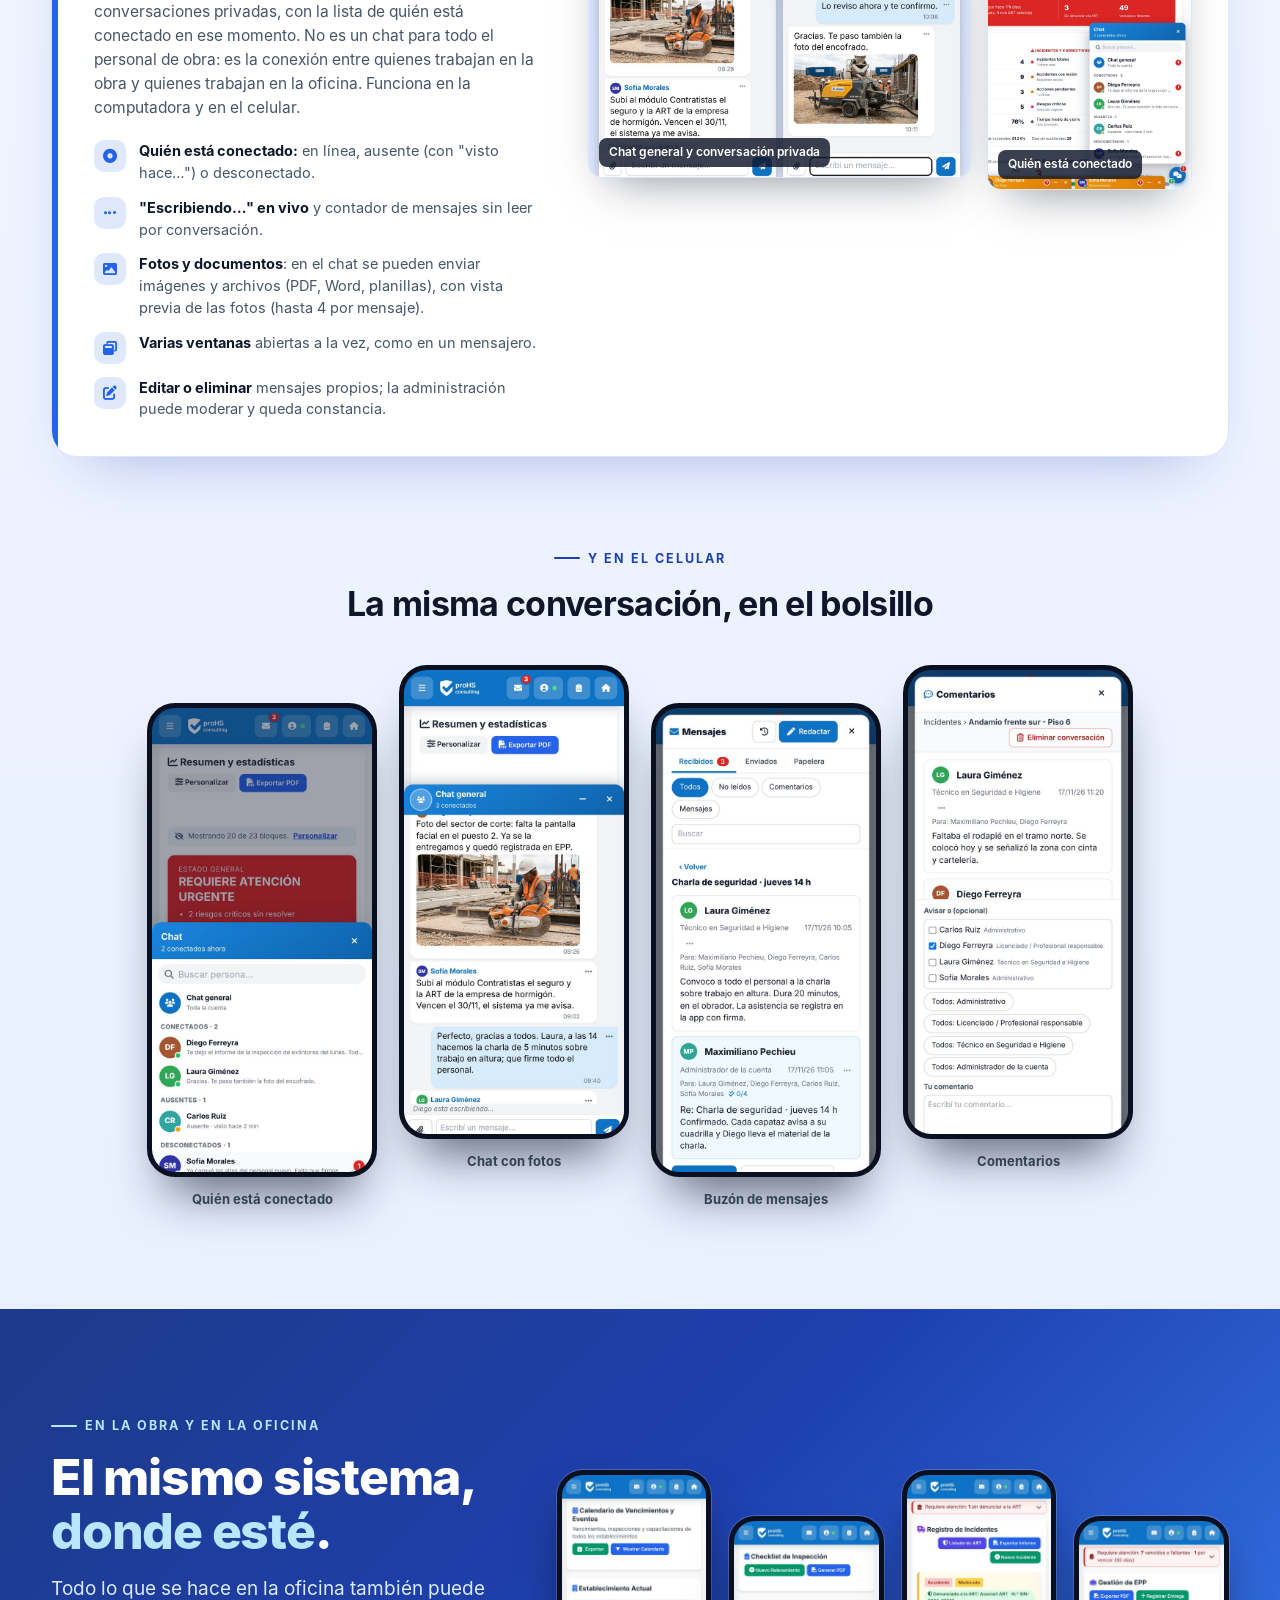
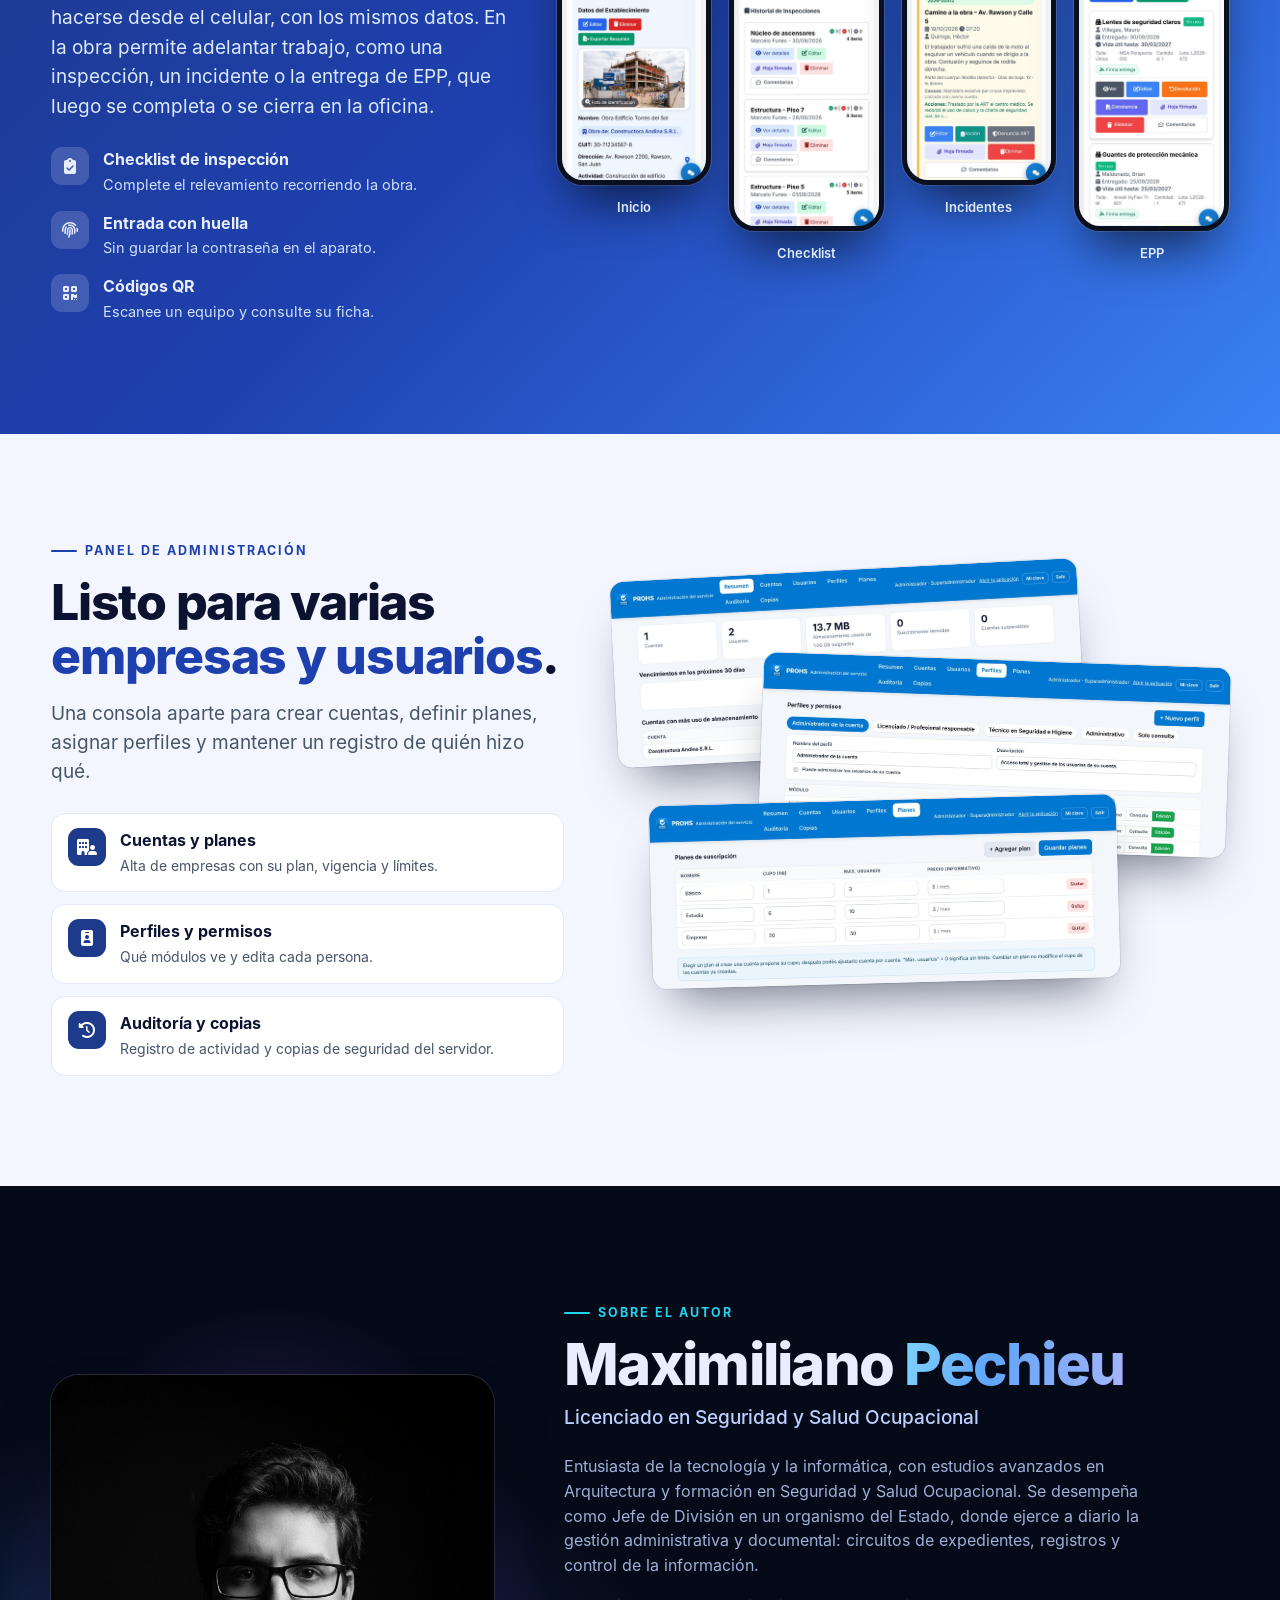
==== commit 24b092ba: "Publicar sitio proHS" ====
--- a/index.html
+++ b/index.html
@@ -292,93 +292,9 @@
     <p class="lead rv" style="--d:.12s">Programas de seguridad, constancias de ART, habilitaciones, seguros, certificados, planos y actas: todo vive dentro de proHS, cargado una sola vez con su vencimiento y su archivo adjunto. Se consulta desde la computadora o desde el celular, según el perfil de cada usuario, sin pedir acceso a una unidad compartida, sin buscar entre carpetas de red y sin mandar adjuntos por mail.</p>
     <div class="tpills rv" style="--d:.18s"><span><i class="fa-solid fa-paperclip"></i> Archivos adjuntos</span><span><i class="fa-solid fa-calendar-check"></i> Vencimientos</span><span><i class="fa-solid fa-map-location-dot"></i> Guía por provincia y rubro</span><span><i class="fa-solid fa-comments"></i> Comentarios</span><span><i class="fa-solid fa-file-pdf"></i> Legajo de obra</span></div>
   </div>
-  <div class="ttabs nmt rv" id="dct" role="tablist" aria-label="Elegir ejemplo" style="--d:.2s">
-    <button class="on" data-s="0" style="--c:#0f766e" role="tab"><i class="fa-solid fa-file-circle-check"></i> Renovar un documento vencido</button>
-    <button data-s="1" style="--c:#2563eb" role="tab"><i class="fa-solid fa-shield-halved"></i> Cargar lo que faltaba</button>
-    <button data-s="2" style="--c:#d97706" role="tab"><i class="fa-solid fa-hourglass-half"></i> Renovar antes de que venza</button>
-  </div>
-  <div class="nmst rv" style="--d:.25s" id="dcst" aria-label="Ejemplo animado: un documento cargado actualiza el estado de toda la documentación">
-    <div class="win wl">
-      <div class="lp on" data-s="0">
-        <div class="wb"><i></i><i></i><i></i><span>proHS · Gestión Documental</span></div>
-        <div class="wbd">
-          <div class="mh"><i class="fa-solid fa-folder-open" style="color:#0f766e"></i> Agregar Documento</div>
-          <div class="fld sel" data-step data-t="Programa de Seguridad (Res. 51/97)"><span class="phd">Tipo de documento *</span><span class="tx"></span><i class="fa-solid fa-chevron-down"></i></div>
-          <div class="g2"><div class="fld" data-step data-t="Vigente"><span class="phd">Estado *</span><span class="tx"></span></div><div class="fld" data-step data-t="28/10/2027"><span class="phd">Fecha de vencimiento</span><span class="tx"></span></div></div>
-          <div class="g2"><div class="fld" data-step data-t="Gabriela Ríos"><span class="phd">Responsable</span><span class="tx"></span></div><div class="fld" data-step data-t="PS-2026-021"><span class="phd">N.º de expediente</span><span class="tx"></span></div></div>
-          <div class="fld" data-step data-t="programa-seguridad-2026.pdf"><span class="phd"><i class="fa-solid fa-paperclip"></i> Archivo adjunto (PDF, foto o Word)</span><span class="tx"></span></div>
-          <button type="button" class="bt g" data-step="btn"><i class="fa-solid fa-floppy-disk"></i> Guardar Documento</button>
-        </div>
-        <div class="tst"><i class="fa-solid fa-circle-check"></i> Documento guardado</div>
-      </div>
-      <div class="lp" data-s="1">
-        <div class="wb"><i></i><i></i><i></i><span>proHS · Gestión Documental</span></div>
-        <div class="wbd">
-          <div class="mh"><i class="fa-solid fa-folder-open" style="color:#0f766e"></i> Agregar Documento</div>
-          <div class="fld sel" data-step data-t="Constancia de Afiliación a ART"><span class="phd">Tipo de documento *</span><span class="tx"></span><i class="fa-solid fa-chevron-down"></i></div>
-          <div class="g2"><div class="fld" data-step data-t="Vigente"><span class="phd">Estado *</span><span class="tx"></span></div><div class="fld" data-step data-t="31/03/2027"><span class="phd">Fecha de vencimiento</span><span class="tx"></span></div></div>
-          <div class="g2"><div class="fld" data-step data-t="Cuyo ART"><span class="phd">Responsable</span><span class="tx"></span></div><div class="fld" data-step data-t="ART-2026-0415"><span class="phd">N.º de expediente</span><span class="tx"></span></div></div>
-          <div class="fld" data-step data-t="constancia-art-2026.pdf"><span class="phd"><i class="fa-solid fa-paperclip"></i> Archivo adjunto (PDF, foto o Word)</span><span class="tx"></span></div>
-          <button type="button" class="bt g" data-step="btn"><i class="fa-solid fa-floppy-disk"></i> Guardar Documento</button>
-        </div>
-        <div class="tst"><i class="fa-solid fa-circle-check"></i> Constancia guardada</div>
-      </div>
-      <div class="lp" data-s="2">
-        <div class="wb"><i></i><i></i><i></i><span>proHS · Gestión Documental</span></div>
-        <div class="wbd">
-          <div class="mh"><i class="fa-solid fa-folder-open" style="color:#0f766e"></i> Agregar Documento</div>
-          <div class="fld sel" data-step data-t="Coordinación de H&amp;S entre Contratistas"><span class="phd">Tipo de documento *</span><span class="tx"></span><i class="fa-solid fa-chevron-down"></i></div>
-          <div class="g2"><div class="fld" data-step data-t="Vigente"><span class="phd">Estado *</span><span class="tx"></span></div><div class="fld" data-step data-t="17/11/2027"><span class="phd">Fecha de vencimiento</span><span class="tx"></span></div></div>
-          <div class="g2"><div class="fld" data-step data-t="Maximiliano Pechieu"><span class="phd">Responsable</span><span class="tx"></span></div><div class="fld" data-step data-t="COORD-2026-02"><span class="phd">N.º de expediente</span><span class="tx"></span></div></div>
-          <div class="fld" data-step data-t="acta-coordinacion-contratistas.pdf"><span class="phd"><i class="fa-solid fa-paperclip"></i> Archivo adjunto (PDF, foto o Word)</span><span class="tx"></span></div>
-          <button type="button" class="bt g" data-step="btn"><i class="fa-solid fa-floppy-disk"></i> Guardar Documento</button>
-        </div>
-        <div class="tst"><i class="fa-solid fa-circle-check"></i> Documento renovado</div>
-      </div>
-    </div>
-    <div class="nmlk" aria-hidden="true"><i class="fa-solid fa-right-long"></i><span>Se actualiza el estado</span></div>
-    <div class="win wr">
-      <div class="rp on" data-s="0">
-        <div class="wb"><i></i><i></i><i></i><span>proHS · Gestión Documental</span></div>
-        <div class="wbd"><div class="mh"><i class="fa-solid fa-folder-open" style="color:#0f766e"></i> Gestión Documental</div>
-          <div class="kps"><div class="kp g"><b><span class="bf">19</span><span class="af">20</span></b><small>Al día</small></div><div class="kp y"><b>1</b><small>Por vencer</small></div><div class="kp r"><b><span class="bf">6</span><span class="af">5</span></b><small>Vencidos o faltantes</small></div><div class="kp b"><b>2</b><small>En trámite</small></div></div>
-          <div class="dcw" data-fly>
-            <section class="cd dk red bf"><header><i class="fa-solid fa-circle-xmark"></i><span>Programa de Seguridad (Res. 51/97)</span></header><dl><div><dt>Estado</dt><dd>Vencido (vencido hace 20 días)</dd></div><div><dt>Vencimiento</dt><dd>28/10/2026</dd></div><div><dt>Responsable</dt><dd>Gabriela Ríos</dd></div></dl></section>
-            <section class="cd dk grn af nw"><header><i class="fa-solid fa-circle-check"></i><span>Programa de Seguridad (Res. 51/97)</span><b class="nuevo">Nuevo</b></header><dl><div><dt>Estado</dt><dd>Vigente (vence en 365 días)</dd></div><div><dt>Vencimiento</dt><dd>28/10/2027</dd></div><div><dt>Responsable</dt><dd>Gabriela Ríos</dd></div><div><dt>Adjunto</dt><dd><i class="fa-solid fa-paperclip"></i> programa-seguridad-2026.pdf</dd></div></dl></section>
-          </div>
-          <section class="cd dk yel"><header><i class="fa-solid fa-triangle-exclamation"></i><span>Coordinación de H&amp;S entre Contratistas (Res. SRT 319/99)</span></header><dl><div><dt>Estado</dt><dd>Por vencer (vence en 22 días)</dd></div><div><dt>Vencimiento</dt><dd>09/12/2026</dd></div></dl></section>
-        </div>
-      </div>
-      <div class="rp" data-s="1">
-        <div class="wb"><i></i><i></i><i></i><span>proHS · Guía de requisitos y habilitaciones</span></div>
-        <div class="wbd"><div class="mh"><i class="fa-solid fa-map-location-dot" style="color:#0f766e"></i> Guía de requisitos</div>
-          <div class="ft">San Juan · Construcción / obra</div>
-          <div class="pgh"><span class="bf">53% cubierto</span><span class="af nw">56% cubierto</span></div>
-          <div class="pgb"><i class="bf" style="width:53%"></i><i class="af" style="width:56%"></i></div>
-          <div class="chs"><span class="ch g"><span class="bf">18</span><span class="af">19</span> Cumple</span><span class="ch r"><span class="bf">14</span><span class="af">13</span> Falta</span><span class="ch n">2 Vencido</span><span class="ch n">1 En trámite</span></div>
-          <div class="dcw" data-fly>
-            <section class="cd dk red bf"><header><span class="ch r">Falta</span><span>Afiliación a una ART y constancia de cobertura vigente</span></header><p class="warnp"><i class="fa-solid fa-magnifying-glass"></i> No hay documento ni registro cargado en proHS.</p></section>
-            <section class="cd dk grn af nw"><header><span class="ch g">Cumple</span><span>Afiliación a una ART y constancia de cobertura vigente</span><b class="nuevo">Nuevo</b></header><p class="okp"><i class="fa-solid fa-paperclip"></i> Constancia de Afiliación a ART · vence 31/03/2027</p></section>
-          </div>
-          <section class="cd dk"><header><span class="ch r">Falta</span><span>Certificado de luces de emergencia</span></header><p class="warnp"><i class="fa-solid fa-magnifying-glass"></i> No hay documento ni registro cargado en proHS.</p></section>
-        </div>
-      </div>
-      <div class="rp" data-s="2">
-        <div class="wb"><i></i><i></i><i></i><span>proHS · Gestión Documental</span></div>
-        <div class="wbd"><div class="mh"><i class="fa-solid fa-folder-open" style="color:#0f766e"></i> Gestión Documental</div>
-          <div class="kps"><div class="kp g"><b><span class="bf">19</span><span class="af">20</span></b><small>Al día</small></div><div class="kp y"><b><span class="bf">1</span><span class="af">0</span></b><small>Por vencer</small></div><div class="kp r"><b>6</b><small>Vencidos o faltantes</small></div><div class="kp b"><b>2</b><small>En trámite</small></div></div>
-          <div class="dcw" data-fly>
-            <section class="cd dk yel bf"><header><i class="fa-solid fa-triangle-exclamation"></i><span>Coordinación de H&amp;S entre Contratistas (Res. SRT 319/99)</span></header><dl><div><dt>Estado</dt><dd>Por vencer (vence en 22 días)</dd></div><div><dt>Vencimiento</dt><dd>09/12/2026</dd></div><div><dt>Responsable</dt><dd>Maximiliano Pechieu</dd></div></dl></section>
-            <section class="cd dk grn af nw"><header><i class="fa-solid fa-circle-check"></i><span>Coordinación de H&amp;S entre Contratistas (Res. SRT 319/99)</span><b class="nuevo">Nuevo</b></header><dl><div><dt>Estado</dt><dd>Vigente (vence en 365 días)</dd></div><div><dt>Vencimiento</dt><dd>17/11/2027</dd></div><div><dt>Responsable</dt><dd>Maximiliano Pechieu</dd></div><div><dt>Adjunto</dt><dd><i class="fa-solid fa-paperclip"></i> acta-coordinacion-contratistas.pdf</dd></div></dl></section>
-          </div>
-          <section class="cd dk red"><header><i class="fa-solid fa-circle-xmark"></i><span>Certificado de Luces de Emergencia</span></header><dl><div><dt>Estado</dt><dd>Faltante</dd></div><div><dt>Responsable</dt><dd>—</dd></div></dl></section>
-        </div>
-      </div>
-    </div>
-    <div class="cur" aria-hidden="true"><svg viewBox="0 0 24 24" width="22" height="22"><path d="M4 2l15 9-7 1.6L9 20z" fill="#0f172a" stroke="#fff" stroke-width="1.4" stroke-linejoin="round"/></svg><i class="rip"></i></div>
-    <div class="fly" aria-hidden="true"><i class="fa-solid fa-arrow-right-arrow-left"></i><span></span></div>
-  </div>
-  <p class="nmcap" id="dccap" aria-live="polite"></p>
+  <div class="dthd rv"><p>Siga el cursor sobre la pantalla real de proHS: pasa por el resumen, la guía de requisitos, las categorías, la carga de un documento con su archivo adjunto y el legajo en PDF. También puede elegir cada sección a la derecha.</p></div>
+  <div class="dtour rv" id="dtour"></div>
+
 
   <div class="dbn">
     <div class="rv" style="--d:.04s"><i class="fa-solid fa-lock"></i><h3>Sin recursos compartidos</h3><p>No hacen falta carpetas de red, unidades compartidas ni pendrives. Cada documento está dentro de proHS y lo ve quien tiene permiso.</p></div>
@@ -387,8 +303,7 @@
     <div class="rv" style="--d:.22s"><i class="fa-solid fa-file-pdf"></i><h3>Legajo de obra en un clic</h3><p>Se genera un PDF con el estado de toda la documentación, listo para una inspección o para el comitente.</p></div>
   </div>
 
-  <div class="dthd rv"><h3>Recórralo sección por sección</h3><p>Siga el cursor sobre la pantalla real de proHS: pasa por el resumen, la guía de requisitos, las categorías, la carga de un documento con su archivo adjunto y el legajo en PDF. También puede elegir cada sección a la derecha.</p></div>
-  <div class="dtour rv" id="dtour"></div>
+
 
   
 </div></section>
